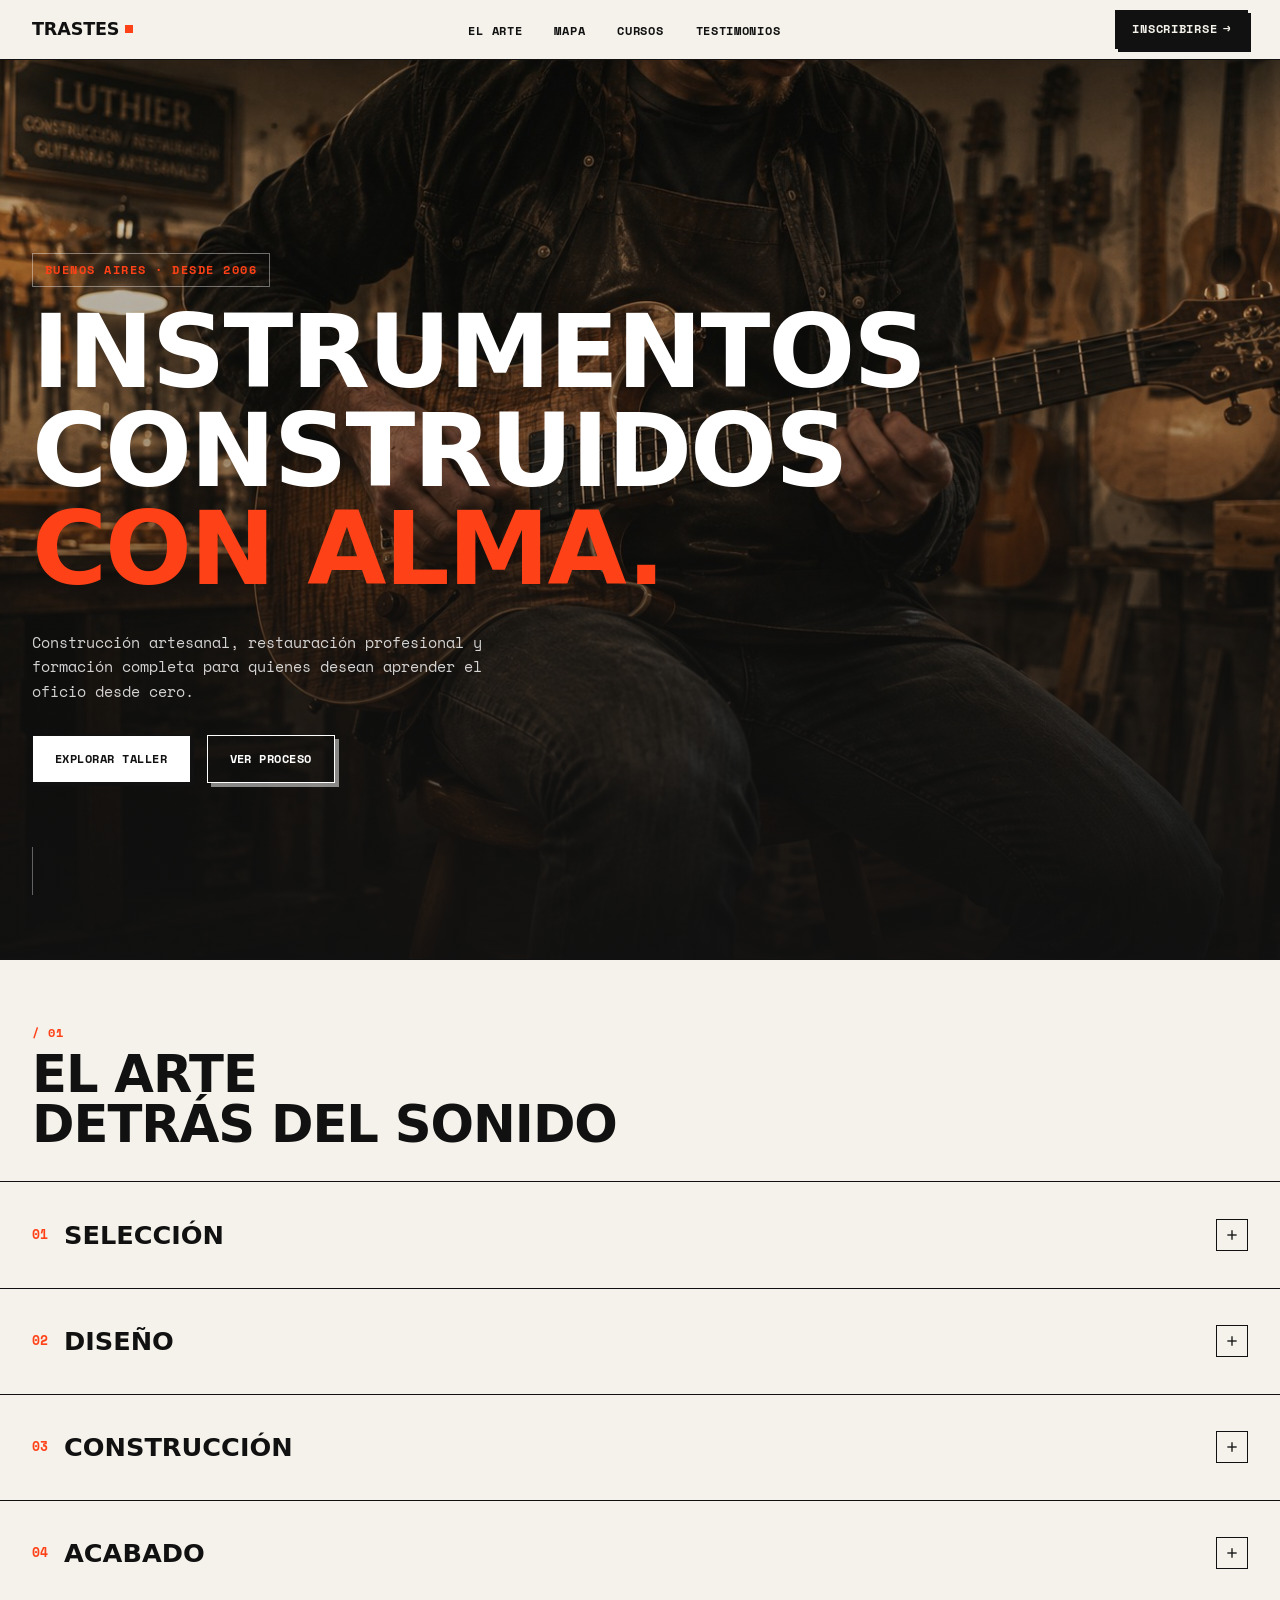
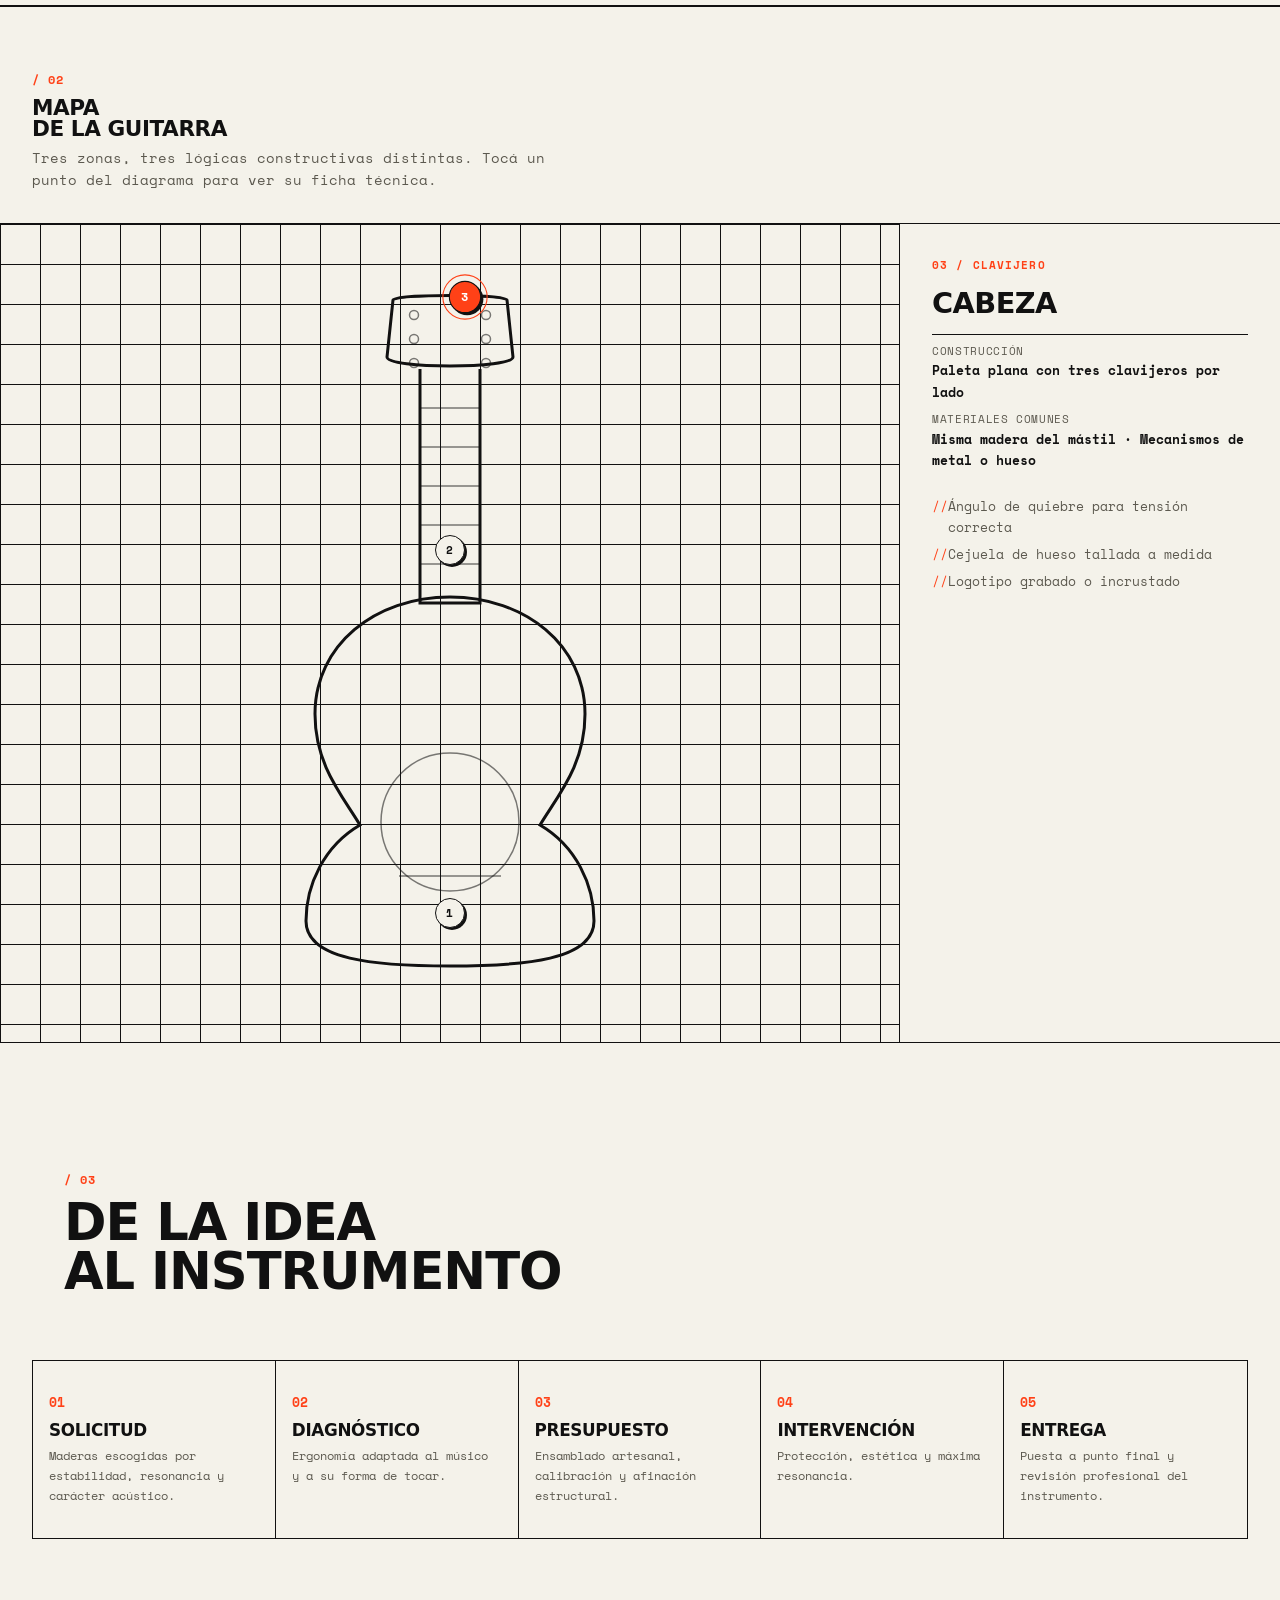
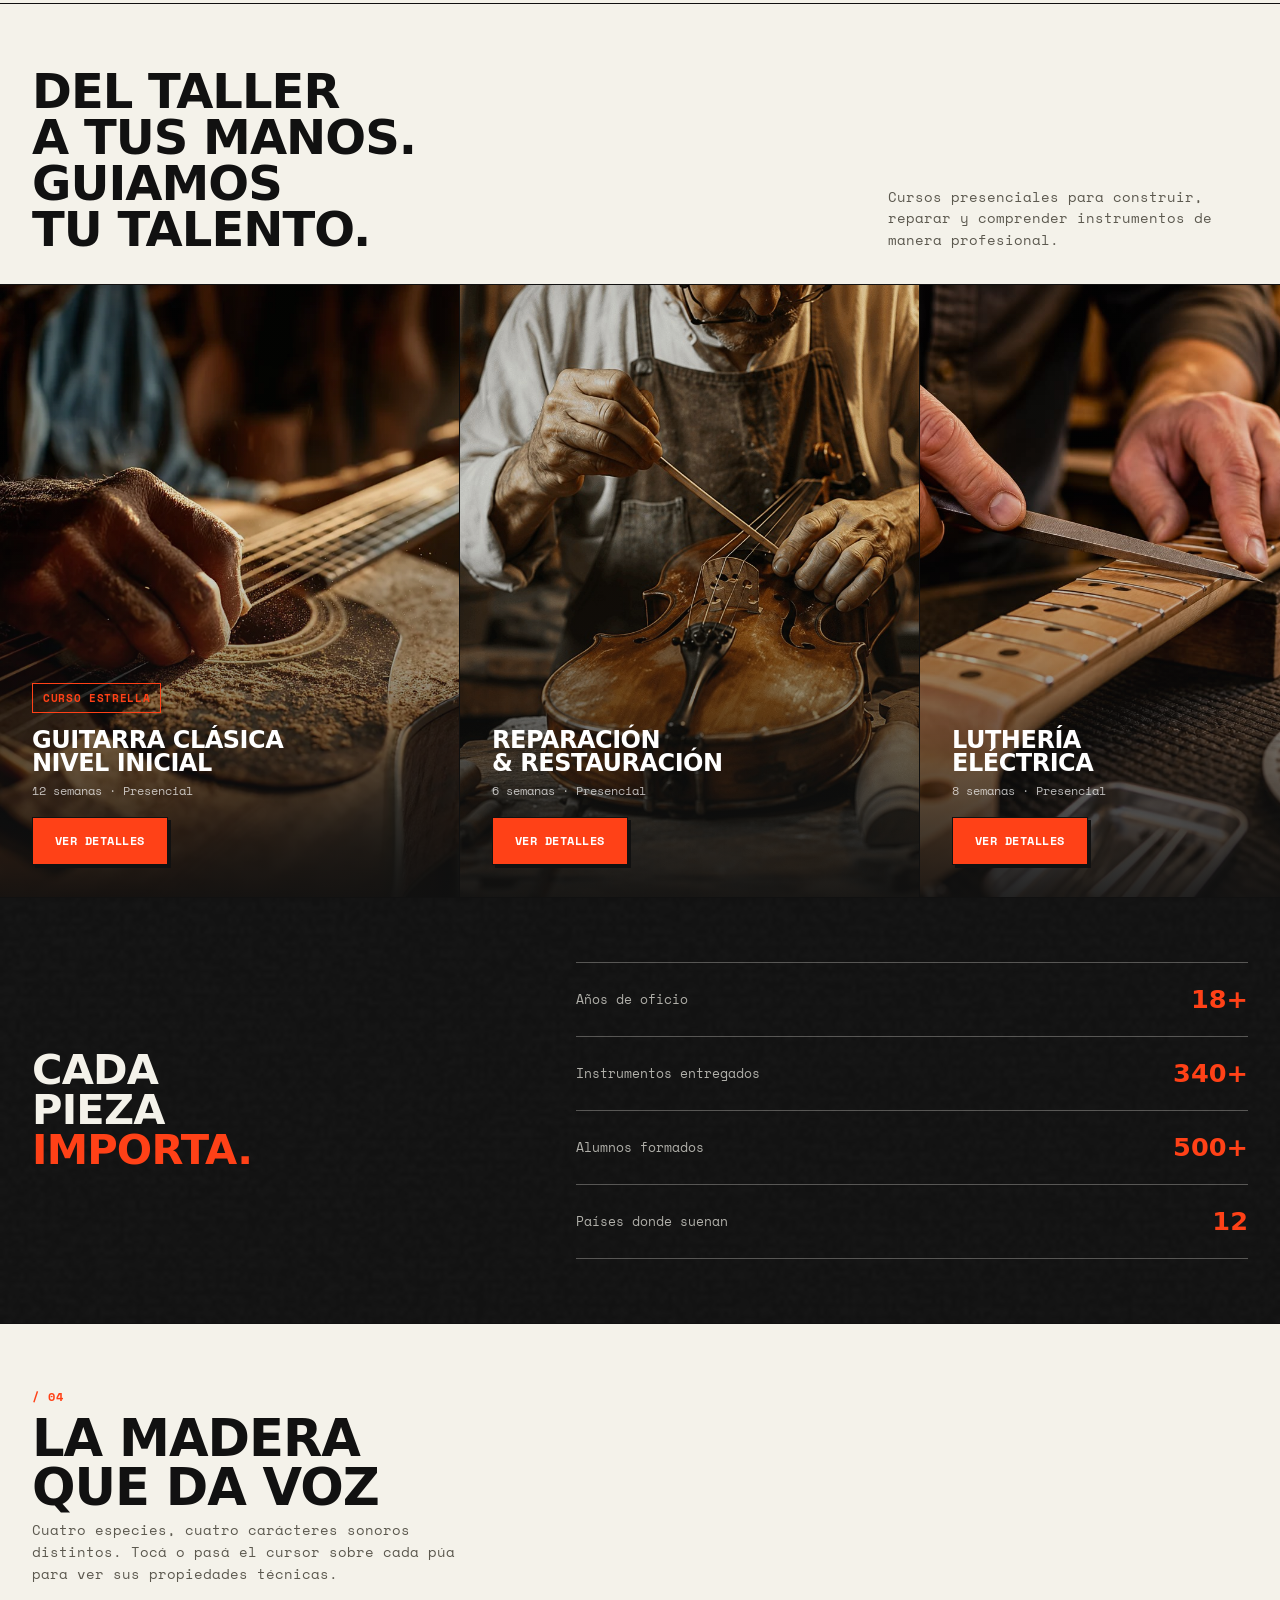
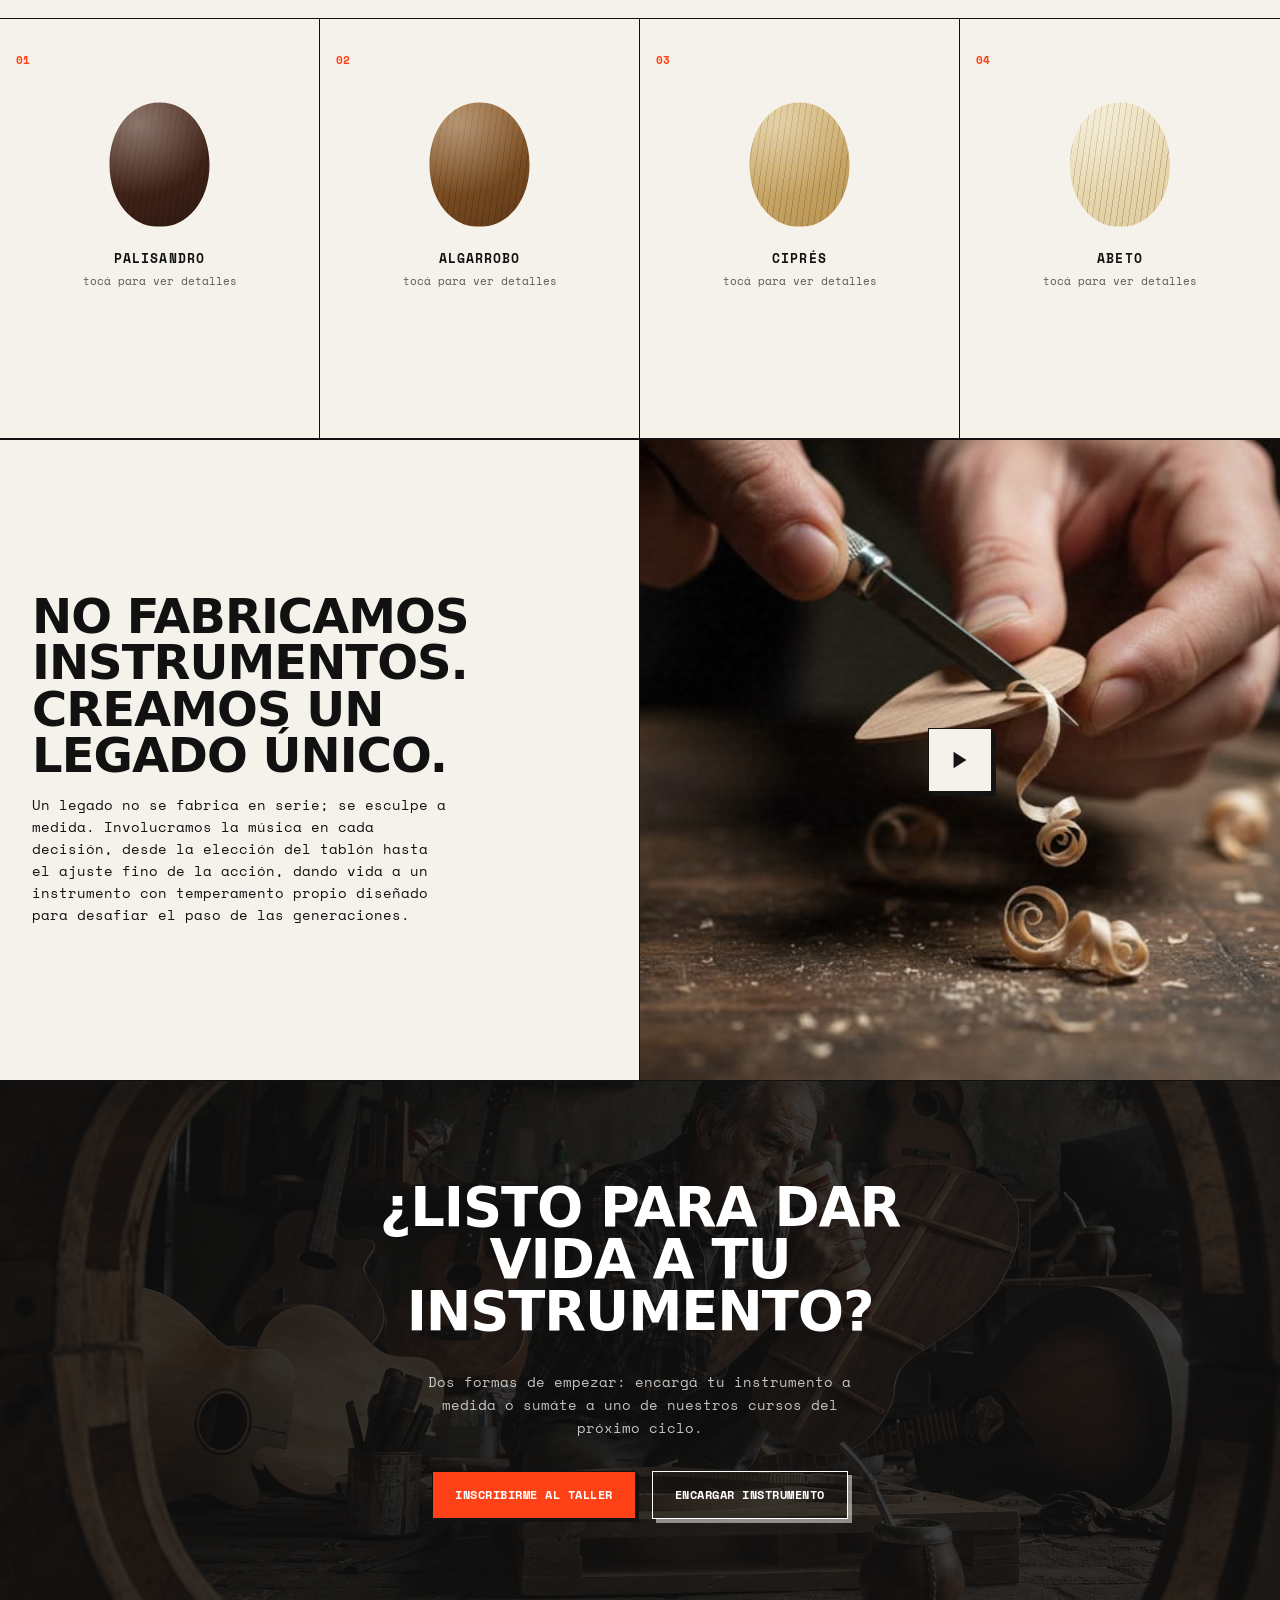
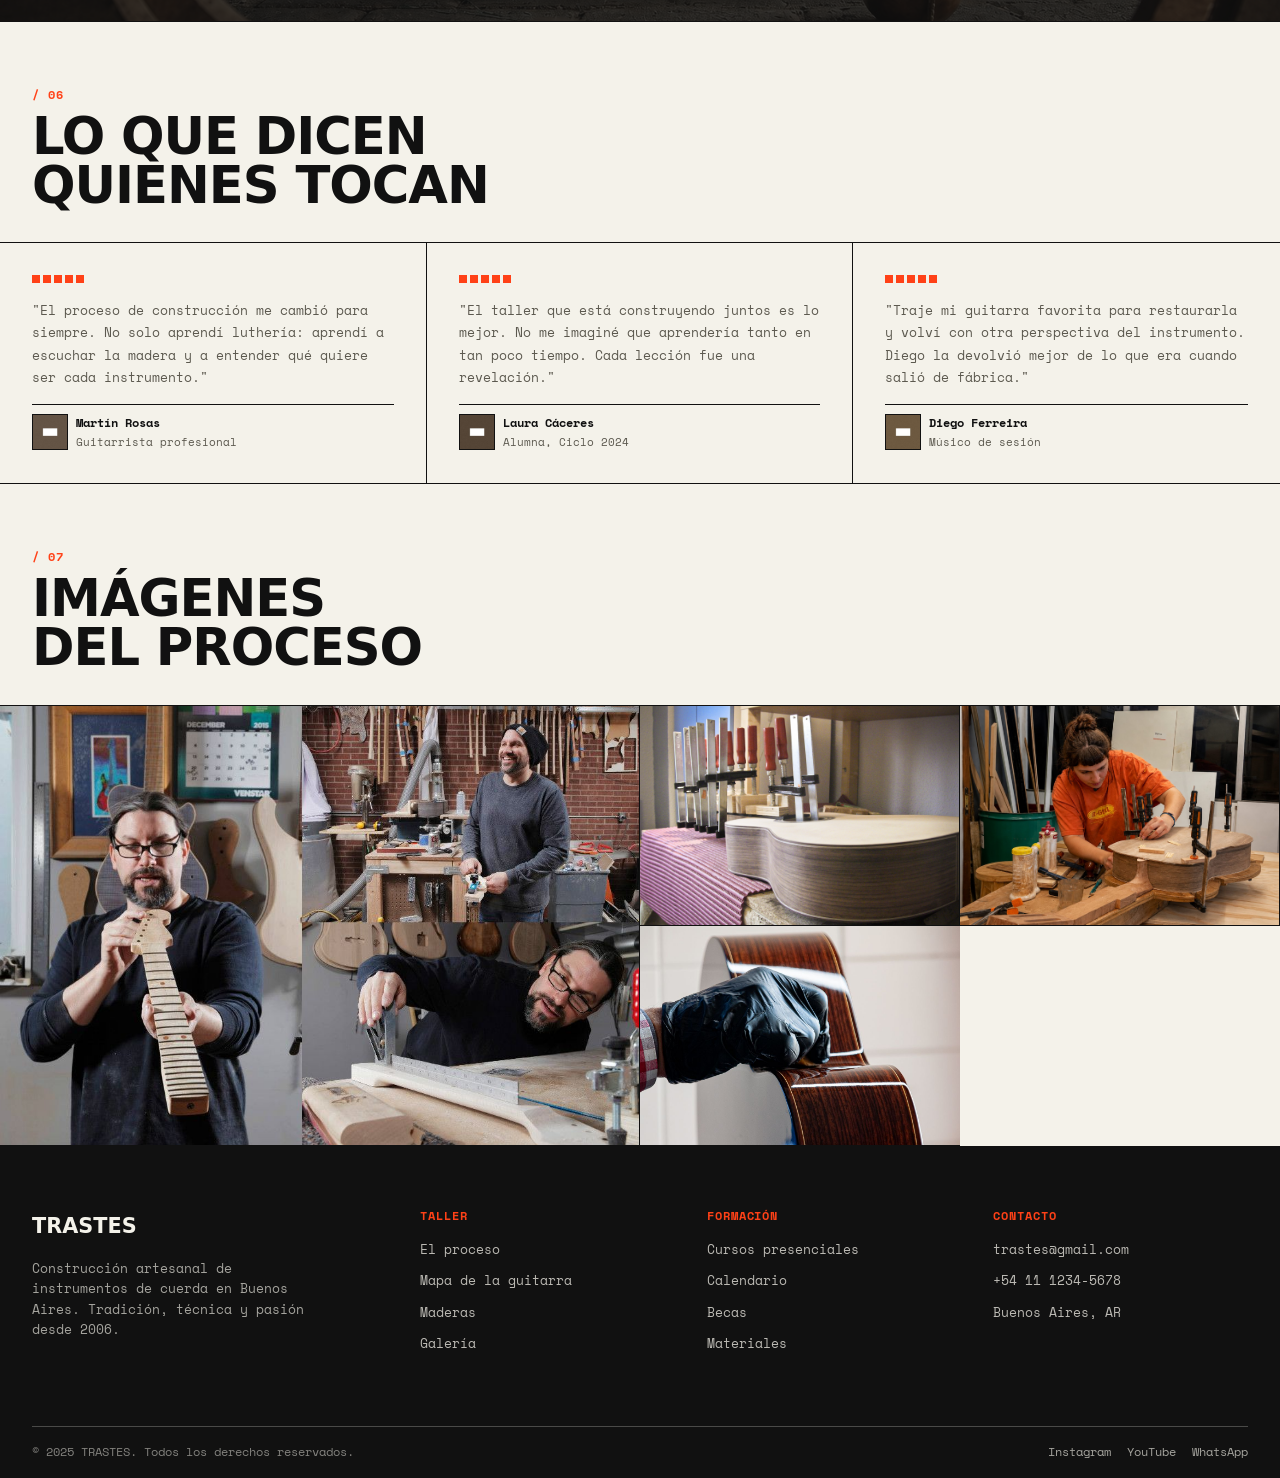
==== index.html @ 062bedee "x" ====
<!DOCTYPE html>
<html lang="es">
<head>
  <meta charset="UTF-8" />
  <meta name="viewport" content="width=device-width, initial-scale=1.0" />
  <title>Trastes — Instrumentos Construidos con Alma</title>
  <meta name="description" content="Construcción artesanal, restauración profesional y formación completa para quienes desean aprender el oficio desde cero." />
  <link rel="stylesheet" href="css/styles.css" />
  <link rel="preconnect" href="https://fonts.googleapis.com" />
  <link rel="preconnect" href="https://fonts.gstatic.com" crossorigin />
  <link href="https://fonts.googleapis.com/css2?family=Space+Mono:wght@400;700&display=swap" rel="stylesheet" />
</head>
<body>

  <!-- ══════════════════════════════════════════
       NAV
  ══════════════════════════════════════════ -->
  <nav class="nav" role="navigation" aria-label="Navegación principal">
    <a href="#" class="nav__logo">TRASTES<span class="nav__logo-dot"></span></a>
    <ul class="nav__links">
      <li><a href="#arte">El arte</a></li>
      <li><a href="#mapa">Mapa</a></li>
      <li><a href="#cursos">Cursos</a></li>
      <li><a href="#testimonios">Testimonios</a></li>
    </ul>
    <a href="#contacto" class="nav__cta">Inscribirse <span aria-hidden="true">→</span></a>
  </nav>

  <!-- ══════════════════════════════════════════
       HERO
  ══════════════════════════════════════════ -->
  <section class="hero" aria-label="Inicio">
    <div class="hero__bg">
      <img src="assets/images/hero_guitar.jpg" alt="" role="presentation" loading="eager" />
      <div class="hero__bg-overlay"></div>
    </div>
    <div class="hero__content">
      <p class="hero__eyebrow reveal reveal-delay-1">Buenos Aires · Desde 2006</p>
      <h1 class="hero__title reveal reveal-delay-2">
        INSTRUMENTOS<br>CONSTRUIDOS<br><em>CON ALMA.</em>
      </h1>
      <p class="hero__subtitle reveal reveal-delay-3">
        Construcción artesanal, restauración profesional y formación completa
        para quienes desean aprender el oficio desde cero.
      </p>
      <div class="hero__actions reveal reveal-delay-4">
        <a href="#cursos" class="btn btn-light">Explorar taller</a>
        <a href="#mapa" class="btn btn-outline-light">Ver proceso</a>
      </div>
      <div class="hero__scroll reveal reveal-delay-4">
        <div class="hero__scroll-line"></div>
      </div>
    </div>
  </section>

  <canvas id="tvStatic" aria-hidden="true" hidden></canvas>

  <!-- ══════════════════════════════════════════
       EL ARTE DETRÁS DEL SONIDO — Acordeón
  ══════════════════════════════════════════ -->
  <section class="arte" id="arte" aria-label="El arte detrás del sonido">
    <div class="arte__header reveal">
      <p class="label-num">/ 01</p>
      <h2>EL ARTE<br>DETRÁS DEL SONIDO</h2>
    </div>

    <div class="arte__list" role="list">

      <article class="arte__item" role="listitem">
        <div class="arte__item-header" role="button" tabindex="0" aria-expanded="false" aria-controls="arte-body-1">
          <span class="arte__item-num">01</span>
          <span class="arte__item-title">SELECCIÓN</span>
          <div class="arte__item-arrow" aria-hidden="true">
            <svg width="16" height="16" viewBox="0 0 24 24" fill="none" stroke="currentColor" stroke-width="2">
              <line x1="12" y1="5" x2="12" y2="19"/><line x1="5" y1="12" x2="19" y2="12"/>
            </svg>
          </div>
        </div>
        <div class="arte__item-body" id="arte-body-1">
          <div class="arte__item-body-inner">
            <div class="arte__item-content">
              <div class="arte__item-text">
                <p>Maderas escogidas por estabilidad, resonancia y carácter acústico. Cada pieza es evaluada individualmente antes de ingresar al proceso.</p>
                <ul class="arte__item-list">
                  <li>Cedro canadiense para tapas</li>
                  <li>Palo santo y nogal para aros y fondo</li>
                  <li>Ébano africano para diapasón</li>
                </ul>
              </div>
              <div class="arte__item-image">
                <img src="assets/images/proceso_01.jpg" alt="Selección de maderas" loading="lazy" />
              </div>
            </div>
          </div>
        </div>
      </article>

      <article class="arte__item" role="listitem">
        <div class="arte__item-header" role="button" tabindex="0" aria-expanded="false" aria-controls="arte-body-2">
          <span class="arte__item-num">02</span>
          <span class="arte__item-title">DISEÑO</span>
          <div class="arte__item-arrow" aria-hidden="true">
            <svg width="16" height="16" viewBox="0 0 24 24" fill="none" stroke="currentColor" stroke-width="2">
              <line x1="12" y1="5" x2="12" y2="19"/><line x1="5" y1="12" x2="19" y2="12"/>
            </svg>
          </div>
        </div>
        <div class="arte__item-body" id="arte-body-2">
          <div class="arte__item-body-inner">
            <div class="arte__item-content">
              <div class="arte__item-text">
                <p>Ergonomía adaptada al músico y a su forma de tocar. Cada instrumento nace de un diálogo entre técnica y sensibilidad estética.</p>
                <ul class="arte__item-list">
                  <li>Plantillas personalizadas por músico</li>
                  <li>Cálculo de escala y tensión óptima</li>
                  <li>Bocetos y maquetas de referencia</li>
                </ul>
              </div>
              <div class="arte__item-image">
                <img src="assets/images/proceso_02.jpg" alt="Diseño del instrumento" loading="lazy" />
              </div>
            </div>
          </div>
        </div>
      </article>

      <article class="arte__item" role="listitem">
        <div class="arte__item-header" role="button" tabindex="0" aria-expanded="false" aria-controls="arte-body-3">
          <span class="arte__item-num">03</span>
          <span class="arte__item-title">CONSTRUCCIÓN</span>
          <div class="arte__item-arrow" aria-hidden="true">
            <svg width="16" height="16" viewBox="0 0 24 24" fill="none" stroke="currentColor" stroke-width="2">
              <line x1="12" y1="5" x2="12" y2="19"/><line x1="5" y1="12" x2="19" y2="12"/>
            </svg>
          </div>
        </div>
        <div class="arte__item-body" id="arte-body-3">
          <div class="arte__item-body-inner">
            <div class="arte__item-content">
              <div class="arte__item-text">
                <p>Ensamblado artesanal, calibración y afinación estructural. Cientos de horas de trabajo preciso dan forma a cada instrumento.</p>
                <ul class="arte__item-list">
                  <li>Encolado y prensado en frío</li>
                  <li>Tallado de mástil a mano</li>
                  <li>Instalación de trastes y cejuela</li>
                </ul>
              </div>
              <div class="arte__item-image">
                <img src="assets/images/proceso_03.jpg" alt="Construcción del instrumento" loading="lazy" />
              </div>
            </div>
          </div>
        </div>
      </article>

      <article class="arte__item" role="listitem">
        <div class="arte__item-header" role="button" tabindex="0" aria-expanded="false" aria-controls="arte-body-4">
          <span class="arte__item-num">04</span>
          <span class="arte__item-title">ACABADO</span>
          <div class="arte__item-arrow" aria-hidden="true">
            <svg width="16" height="16" viewBox="0 0 24 24" fill="none" stroke="currentColor" stroke-width="2">
              <line x1="12" y1="5" x2="12" y2="19"/><line x1="5" y1="12" x2="19" y2="12"/>
            </svg>
          </div>
        </div>
        <div class="arte__item-body" id="arte-body-4">
          <div class="arte__item-body-inner">
            <div class="arte__item-content">
              <div class="arte__item-text">
                <p>Protección, estética y máxima resonancia. El lacado final no solo embelece: potencia el sonido y protege la madera por décadas.</p>
                <ul class="arte__item-list">
                  <li>Laca nitrocelulósica de curado lento</li>
                  <li>Pulido a mano en varias etapas</li>
                  <li>Configuración y puesta a punto final</li>
                </ul>
              </div>
              <div class="arte__item-image">
                <img src="assets/images/proceso_04.jpg" alt="Acabado del instrumento" loading="lazy" />
              </div>
            </div>
          </div>
        </div>
      </article>

    </div>
  </section>

  <!-- ══════════════════════════════════════════
       MAPA DE GUITARRA — sección interactiva nueva
  ══════════════════════════════════════════ -->
  <section class="mapa" id="mapa" aria-label="Mapa técnico de la guitarra">
    <div class="mapa__header reveal">
      <p class="label-num">/ 02</p>
      <h2>MAPA<br>DE LA GUITARRA</h2>
      <p class="maderas__intro-text">Tres zonas, tres lógicas constructivas distintas. Tocá un punto del diagrama para ver su ficha técnica.</p>
    </div>

    <div class="mapa__grid">
      <div class="mapa__diagram">
        <svg viewBox="0 0 240 460" aria-hidden="true">
          <!-- Cabeza -->
          <path class="guitar-line" d="M82,8 C82,4 158,4 158,8 L162,46 C162,54 78,54 78,46 Z"/>
          <circle class="guitar-detail" cx="96" cy="18" r="3"/>
          <circle class="guitar-detail" cx="96" cy="34" r="3"/>
          <circle class="guitar-detail" cx="96" cy="50" r="3" />
          <circle class="guitar-detail" cx="144" cy="18" r="3"/>
          <circle class="guitar-detail" cx="144" cy="34" r="3"/>
          <circle class="guitar-detail" cx="144" cy="50" r="3"/>
          <!-- Mástil -->
          <path class="guitar-line" d="M100,54 L100,210 L140,210 L140,54"/>
          <line class="guitar-detail" x1="100" y1="80" x2="140" y2="80"/>
          <line class="guitar-detail" x1="100" y1="106" x2="140" y2="106"/>
          <line class="guitar-detail" x1="100" y1="132" x2="140" y2="132"/>
          <line class="guitar-detail" x1="100" y1="158" x2="140" y2="158"/>
          <line class="guitar-detail" x1="100" y1="184" x2="140" y2="184"/>
          <!-- Caja -->
          <path class="guitar-line" d="M120,206
            C70,206 30,238 30,284
            C30,318 48,338 60,358
            C36,372 24,398 24,422
            C24,448 70,452 120,452
            C170,452 216,448 216,422
            C216,398 204,372 180,358
            C192,338 210,318 210,284
            C210,238 170,206 120,206 Z"/>
          <circle class="guitar-detail" cx="120" cy="356" r="46"/>
          <line class="guitar-detail" x1="86" y1="392" x2="154" y2="392"/>
        </svg>

        <button class="hotspot hotspot--cabeza" type="button" data-part="cabeza" aria-pressed="false" aria-label="Cabeza">3</button>
        <button class="hotspot hotspot--mastil" type="button" data-part="mastil" aria-pressed="false" aria-label="Mástil">2</button>
        <button class="hotspot hotspot--caja" type="button" data-part="caja" aria-pressed="false" aria-label="Caja">1</button>
      </div>

      <div class="mapa__panel">
        <p class="mapa__panel-empty">// SELECCIONÁ UN PUNTO DEL DIAGRAMA</p>

        <div class="mapa__panel-content" data-part="caja">
          <p class="mapa__panel-tag">01 / CUERPO</p>
          <h3 class="mapa__panel-title">Caja</h3>
          <dl class="mapa__panel-spec">
            <dt>Construcción</dt>
            <dd>Tapa armónica + aros doblados a fuego + fondo en dos piezas</dd>
            <dt>Materiales comunes</dt>
            <dd>Cedro o abeto (tapa) · Palo santo o nogal (aros/fondo)</dd>
          </dl>
          <ul class="mapa__panel-list">
            <li>Sistema de bracing tipo abanico</li>
            <li>Rosetón con filetería decorativa</li>
            <li>Lacado nitrocelulósico de curado lento</li>
          </ul>
        </div>

        <div class="mapa__panel-content" data-part="mastil">
          <p class="mapa__panel-tag">02 / CUELLO</p>
          <h3 class="mapa__panel-title">Mástil</h3>
          <dl class="mapa__panel-spec">
            <dt>Construcción</dt>
            <dd>Tallado a mano con alma de refuerzo interna</dd>
            <dt>Materiales comunes</dt>
            <dd>Caoba hondureña (cuerpo) · Ébano o palisandro (diapasón)</dd>
          </dl>
          <ul class="mapa__panel-list">
            <li>Ancho de cejuela: 52mm aprox.</li>
            <li>Trastes nivelados y pulidos a mano</li>
            <li>Cálculo de escala según el instrumento</li>
          </ul>
        </div>

        <div class="mapa__panel-content" data-part="cabeza">
          <p class="mapa__panel-tag">03 / CLAVIJERO</p>
          <h3 class="mapa__panel-title">Cabeza</h3>
          <dl class="mapa__panel-spec">
            <dt>Construcción</dt>
            <dd>Paleta plana con tres clavijeros por lado</dd>
            <dt>Materiales comunes</dt>
            <dd>Misma madera del mástil · Mecanismos de metal o hueso</dd>
          </dl>
          <ul class="mapa__panel-list">
            <li>Ángulo de quiebre para tensión correcta</li>
            <li>Cejuela de hueso tallada a medida</li>
            <li>Logotipo grabado o incrustado</li>
          </ul>
        </div>
      </div>
    </div>
  </section>

  <!-- ══════════════════════════════════════════
       DE LA IDEA AL INSTRUMENTO — Proceso
  ══════════════════════════════════════════ -->
  <section class="proceso" id="proceso" aria-label="Proceso de construcción">
    <div class="container">
      <div class="section-header reveal">
        <p class="label-num">/ 03</p>
        <h2>DE LA IDEA<br>AL INSTRUMENTO</h2>
      </div>
      <div class="proceso__steps">
        <div class="proceso__step reveal reveal-delay-1">
          <span class="proceso__step-num">01</span>
          <h3 class="proceso__step-title">SOLICITUD</h3>
          <p class="proceso__step-desc">Maderas escogidas por estabilidad, resonancia y carácter acústico.</p>
        </div>
        <div class="proceso__step reveal reveal-delay-2">
          <span class="proceso__step-num">02</span>
          <h3 class="proceso__step-title">DIAGNÓSTICO</h3>
          <p class="proceso__step-desc">Ergonomía adaptada al músico y a su forma de tocar.</p>
        </div>
        <div class="proceso__step reveal reveal-delay-3">
          <span class="proceso__step-num">03</span>
          <h3 class="proceso__step-title">PRESUPUESTO</h3>
          <p class="proceso__step-desc">Ensamblado artesanal, calibración y afinación estructural.</p>
        </div>
        <div class="proceso__step reveal reveal-delay-4">
          <span class="proceso__step-num">04</span>
          <h3 class="proceso__step-title">INTERVENCIÓN</h3>
          <p class="proceso__step-desc">Protección, estética y máxima resonancia.</p>
        </div>
        <div class="proceso__step reveal" style="transition-delay:0.4s">
          <span class="proceso__step-num">05</span>
          <h3 class="proceso__step-title">ENTREGA</h3>
          <p class="proceso__step-desc">Puesta a punto final y revisión profesional del instrumento.</p>
        </div>
      </div>
    </div>
  </section>

  <!-- ══════════════════════════════════════════
       CURSOS — Del taller a tus manos
  ══════════════════════════════════════════ -->
  <section class="cursos" id="cursos" aria-label="Cursos de luthería">
    <div class="cursos__intro reveal">
      <h2>DEL TALLER<br>A TUS MANOS.<br>GUIAMOS<br>TU TALENTO.</h2>
      <div class="cursos__intro-sub">
        <p>Cursos presenciales para construir, reparar y comprender instrumentos de manera profesional.</p>
      </div>
    </div>

    <div class="cursos__rail" role="list" aria-label="Listado de cursos">

      <article class="curso-card" role="listitem">
        <div class="curso-card__image">
          <img src="assets/images/curso_01.jpg" alt="Construcción de guitarra clásica nivel inicial" loading="lazy" />
          <div class="curso-card__overlay">
            <span class="curso-card__badge">Curso estrella</span>
            <h3 class="curso-card__title">Guitarra Clásica<br>Nivel Inicial</h3>
            <p class="curso-card__sub">12 semanas · Presencial</p>
            <a href="curso-guitarra-clasica-inicial.html" target="_blank" rel="noopener" class="btn btn-accent" style="margin-top:16px; align-self:flex-start;">Ver detalles</a>
          </div>
        </div>
      </article>

      <article class="curso-card" role="listitem">
        <div class="curso-card__image">
          <img src="assets/images/curso_02.jpg" alt="Reparación y restauración de guitarras" loading="lazy" />
          <div class="curso-card__overlay">
            <h3 class="curso-card__title">Reparación<br>& Restauración</h3>
            <p class="curso-card__sub">6 semanas · Presencial</p>
            <a href="curso-reparacion-restauracion.html" target="_blank" rel="noopener" class="btn btn-accent" style="margin-top:16px; align-self:flex-start;">Ver detalles</a>
          </div>
        </div>
      </article>

      <article class="curso-card" role="listitem">
        <div class="curso-card__image">
          <img src="assets/images/curso_03.jpg" alt="Luthería eléctrica" loading="lazy" />
          <div class="curso-card__overlay">
            <h3 class="curso-card__title">Luthería<br>Eléctrica</h3>
            <p class="curso-card__sub">8 semanas · Presencial</p>
            <a href="curso-lutheria-electrica.html" target="_blank" rel="noopener" class="btn btn-accent" style="margin-top:16px; align-self:flex-start;">Ver detalles</a>
          </div>
        </div>
      </article>

    </div>
  </section>

  <!-- ══════════════════════════════════════════
       STATS — Cada pieza importa (compacto)
  ══════════════════════════════════════════ -->
  <section class="stats" aria-label="Estadísticas del taller">
    <div class="container">
      <div class="stats__inner">
        <h2 class="stats__heading reveal">
          CADA<br>PIEZA<br><em>IMPORTA.</em>
        </h2>
        <div class="stats__grid">
          <div class="stat-item">
            <span class="stat-item__label">Años de oficio</span>
            <span class="stat-item__value" data-target="18" data-suffix="+">0+</span>
          </div>
          <div class="stat-item">
            <span class="stat-item__label">Instrumentos entregados</span>
            <span class="stat-item__value" data-target="340" data-suffix="+">0+</span>
          </div>
          <div class="stat-item">
            <span class="stat-item__label">Alumnos formados</span>
            <span class="stat-item__value" data-target="500" data-suffix="+">0+</span>
          </div>
          <div class="stat-item">
            <span class="stat-item__label">Países donde suenan</span>
            <span class="stat-item__value" data-target="12" data-suffix="">0</span>
          </div>
        </div>
      </div>
    </div>
  </section>

  <!-- ══════════════════════════════════════════
       MADERAS — La madera que da voz (PÚAS técnicas)
  ══════════════════════════════════════════ -->
  <section class="maderas" id="maderas" aria-label="Especies de madera">
    <div class="maderas__top">
      <div class="maderas__header reveal">
        <p class="label-num">/ 04</p>
        <h2>LA MADERA<br>QUE DA VOZ</h2>
        <p class="maderas__intro-text">Cuatro especies, cuatro carácteres sonoros distintos. Tocá o pasá el cursor sobre cada púa para ver sus propiedades técnicas.</p>
      </div>
    </div>

    <div class="picks__grid">

      <div class="pick-card" tabindex="0">
        <span class="pick-card__index">01</span>
        <div class="pick pick--palisandro" aria-hidden="true"></div>
        <p class="pick-card__name">PALISANDRO</p>
        <p class="pick-card__hint">tocá para ver detalles</p>
        <div class="pick-card__panel">
          <p class="pick-card__panel-title">// PROPIEDADES</p>
          <ul>
            <li>Sustain extraordinario en graves</li>
            <li>Densidad alta, gran proyección</li>
            <li>Veta oscura de alto valor decorativo</li>
            <li>Uso típico: aros, fondo y diapasón</li>
          </ul>
        </div>
      </div>

      <div class="pick-card" tabindex="0">
        <span class="pick-card__index">02</span>
        <div class="pick pick--algarrobo" aria-hidden="true"></div>
        <p class="pick-card__name">ALGARROBO</p>
        <p class="pick-card__hint">tocá para ver detalles</p>
        <div class="pick-card__panel">
          <p class="pick-card__panel-title">// PROPIEDADES</p>
          <ul>
            <li>Alternativa local de gran estabilidad</li>
            <li>Tono cálido con buen equilibrio</li>
            <li>Excelente resistencia estructural</li>
            <li>Uso típico: aros, fondo y mástil</li>
          </ul>
        </div>
      </div>

      <div class="pick-card" tabindex="0">
        <span class="pick-card__index">03</span>
        <div class="pick pick--cipres" aria-hidden="true"></div>
        <p class="pick-card__name">CIPRÉS</p>
        <p class="pick-card__hint">tocá para ver detalles</p>
        <div class="pick-card__panel">
          <p class="pick-card__panel-title">// PROPIEDADES</p>
          <ul>
            <li>Respuesta rápida y percutiva</li>
            <li>Tradicional en guitarra flamenca</li>
            <li>Peso liviano, gran brillo en agudos</li>
            <li>Uso típico: aros y fondo</li>
          </ul>
        </div>
      </div>

      <div class="pick-card" tabindex="0">
        <span class="pick-card__index">04</span>
        <div class="pick pick--abeto" aria-hidden="true"></div>
        <p class="pick-card__name">ABETO</p>
        <p class="pick-card__hint">tocá para ver detalles</p>
        <div class="pick-card__panel">
          <p class="pick-card__panel-title">// PROPIEDADES</p>
          <ul>
            <li>La más usada en tapas armónicas</li>
            <li>Brillante, articulada, gran dinámica</li>
            <li>Mejora su tono con los años de uso</li>
            <li>Uso típico: tapa armónica</li>
          </ul>
        </div>
      </div>

    </div>
  </section>

  <!-- ══════════════════════════════════════════
       VIDEO — No fabricamos instrumentos
  ══════════════════════════════════════════ -->
  <section class="video-section" id="video" aria-label="Video del taller">
    <div class="video-section__text">
      <h2 class="reveal">NO FABRICAMOS<br>INSTRUMENTOS.<br>CREAMOS UN<br>LEGADO ÚNICO.</h2>
      <p class="reveal reveal-delay-1">
        Un legado no se fabrica en serie; se esculpe a medida. Involucramos la música en cada decisión, desde la elección del tablón hasta el ajuste fino de la acción, dando vida a un instrumento con temperamento propio diseñado para desafiar el paso de las generaciones.
      </p>
    </div>
    <div class="video-section__player">
      <div class="video-wrapper" role="button" tabindex="0" aria-label="Reproducir video del taller">
        <video src="assets/images/video_thumb.mp4" poster="assets/images/video_thumb.jpg" loop muted playsinline preload="none"></video>
        <img class="video-thumb" src="assets/images/video_thumb.jpg" alt="Video del taller" style="display:none" loading="lazy" />
        <div class="video-play-btn" aria-hidden="true">
          <svg width="22" height="22" viewBox="0 0 24 24" fill="currentColor"><polygon points="5,3 19,12 5,21"/></svg>
        </div>
      </div>
    </div>
  </section>

  

  <!-- ══════════════════════════════════════════
       CTA BANNER
  ══════════════════════════════════════════ -->
  <section class="cta-section" id="contacto" aria-label="Llamada a la acción">
    <div class="cta-banner reveal">
      <div class="cta-banner__bg">
        <img src="assets/images/proceso_03.jpg" alt="" role="presentation" loading="lazy" />
      </div>
      <div class="cta-banner__inner">
        <h2>¿LISTO PARA DAR<br>VIDA A TU<br>INSTRUMENTO?</h2>
        <p>Dos formas de empezar: encargá tu instrumento a medida o sumáte a uno de nuestros cursos del próximo ciclo.</p>
        <div class="cta-banner__actions">
          <a href="#cursos" class="btn btn-accent">Inscribirme al taller</a>
          <a href="mailto:trastes@gmail.com" class="btn btn-outline-light">Encargar instrumento</a>
        </div>
      </div>
    </div>
  </section>

  <!-- ══════════════════════════════════════════
       TESTIMONIOS
  ══════════════════════════════════════════ -->
  <section class="testimonios" id="testimonios" aria-label="Testimonios de alumnos">
    <div class="testimonios__header reveal">
      <p class="label-num">/ 06</p>
      <h2>LO QUE DICEN<br>QUIENES TOCAN</h2>
    </div>

    <div class="testimonios__grid">

      <article class="testimonio-card reveal">
        <div class="testimonio-card__stars">
          <div class="testimonio-card__star"></div><div class="testimonio-card__star"></div>
          <div class="testimonio-card__star"></div><div class="testimonio-card__star"></div>
          <div class="testimonio-card__star"></div>
        </div>
        <blockquote class="testimonio-card__text">
          "El proceso de construcción me cambió para siempre. No solo aprendí luthería: aprendí a escuchar la madera y a entender qué quiere ser cada instrumento."
        </blockquote>
        <div class="testimonio-card__author">
          <div class="testimonio-card__avatar"><img src="assets/images/testimonio_01.jpg" alt="Martín Rosas" loading="lazy" /></div>
          <div>
            <p class="testimonio-card__name">Martín Rosas</p>
            <p class="testimonio-card__role">Guitarrista profesional</p>
          </div>
        </div>
      </article>

      <article class="testimonio-card reveal reveal-delay-1">
        <div class="testimonio-card__stars">
          <div class="testimonio-card__star"></div><div class="testimonio-card__star"></div>
          <div class="testimonio-card__star"></div><div class="testimonio-card__star"></div>
          <div class="testimonio-card__star"></div>
        </div>
        <blockquote class="testimonio-card__text">
          "El taller que está construyendo juntos es lo mejor. No me imaginé que aprendería tanto en tan poco tiempo. Cada lección fue una revelación."
        </blockquote>
        <div class="testimonio-card__author">
          <div class="testimonio-card__avatar"><img src="assets/images/testimonio_02.jpg" alt="Laura Cáceres" loading="lazy" /></div>
          <div>
            <p class="testimonio-card__name">Laura Cáceres</p>
            <p class="testimonio-card__role">Alumna, Ciclo 2024</p>
          </div>
        </div>
      </article>

      <article class="testimonio-card reveal reveal-delay-2">
        <div class="testimonio-card__stars">
          <div class="testimonio-card__star"></div><div class="testimonio-card__star"></div>
          <div class="testimonio-card__star"></div><div class="testimonio-card__star"></div>
          <div class="testimonio-card__star"></div>
        </div>
        <blockquote class="testimonio-card__text">
          "Traje mi guitarra favorita para restaurarla y volví con otra perspectiva del instrumento. Diego la devolvió mejor de lo que era cuando salió de fábrica."
        </blockquote>
        <div class="testimonio-card__author">
          <div class="testimonio-card__avatar"><img src="assets/images/testimonio_03.jpg" alt="Diego Ferreira" loading="lazy" /></div>
          <div>
            <p class="testimonio-card__name">Diego Ferreira</p>
            <p class="testimonio-card__role">Músico de sesión</p>
          </div>
        </div>
      </article>

    </div>
  </section>

  <!-- ══════════════════════════════════════════
       GALERÍA
  ══════════════════════════════════════════ -->
  <section class="galeria" aria-label="Galería del proceso">
    <div class="galeria__header reveal">
      <p class="label-num">/ 07</p>
      <h2>IMÁGENES<br>DEL PROCESO</h2>
    </div>

    <div class="galeria__grid">
      <div class="galeria-item reveal">
        <img src="assets/images/galeria_01.jpg" alt="Vista del taller" loading="lazy" />
        <div class="galeria-item__overlay"><span>El taller — luz natural, banco de trabajo principal</span></div>
      </div>
      <div class="galeria-item reveal reveal-delay-1">
        <img src="assets/images/galeria_02.jpg" alt="Detalle de encolado" loading="lazy" />
        <div class="galeria-item__overlay"><span>Encolado — prensas en frío, 24hs de secado</span></div>
      </div>
      <div class="galeria-item reveal reveal-delay-2">
        <img src="assets/images/galeria_03.jpg" alt="Tallado a mano" loading="lazy" />
        <div class="galeria-item__overlay"><span>Tallado — gubias y formones, trabajo a mano</span></div>
      </div>
      <div class="galeria-item reveal reveal-delay-1">
        <img src="assets/images/galeria_04.jpg" alt="Lacado final" loading="lazy" />
        <div class="galeria-item__overlay"><span>Lacado — nitrocelulosa, curado lento</span></div>
      </div>
    </div>
  </section>

  <!-- ══════════════════════════════════════════
       FOOTER
  ══════════════════════════════════════════ -->
  <footer class="footer" role="contentinfo">
    <div class="container">
      <div class="footer__inner">
        <div class="footer__brand">
          <div class="footer__logo">TRASTES</div>
          <p class="footer__tagline">Construcción artesanal de instrumentos de cuerda en Buenos Aires. Tradición, técnica y pasión desde 2006.</p>
        </div>
        <div class="footer__col">
          <h4>Taller</h4>
          <ul>
            <li><a href="#proceso">El proceso</a></li>
            <li><a href="#mapa">Mapa de la guitarra</a></li>
            <li><a href="#maderas">Maderas</a></li>
            <li><a href="#">Galería</a></li>
          </ul>
        </div>
        <div class="footer__col">
          <h4>Formación</h4>
          <ul>
            <li><a href="#cursos">Cursos presenciales</a></li>
            <li><a href="#elegir-curso">Calendario</a></li>
            <li><a href="#">Becas</a></li>
            <li><a href="#">Materiales</a></li>
          </ul>
        </div>
        <div class="footer__col">
          <h4>Contacto</h4>
          <ul>
            <li><a href="mailto:trastes@gmail.com">trastes@gmail.com</a></li>
            <li><a href="tel:+541112345678">+54 11 1234-5678</a></li>
            <li><a href="#">Buenos Aires, AR</a></li>
          </ul>
        </div>
      </div>
      <div class="footer__bottom">
        <p class="footer__copy">© 2025 TRASTES. Todos los derechos reservados.</p>
        <div class="footer__social">
          <a href="#" aria-label="Instagram">Instagram</a>
          <a href="#" aria-label="YouTube">YouTube</a>
          <a href="#" aria-label="WhatsApp">WhatsApp</a>
        </div>
      </div>
    </div>
  </footer>

  <script src="js/main.js"></script>

  <script>
    const vid = document.querySelector('.video-wrapper video');
    const thumb = document.querySelector('.video-wrapper img.video-thumb');
    if (vid && !vid.src) { vid.style.display = 'none'; if (thumb) thumb.style.display = 'block'; }
  </script>

</body>
</html>
---- css/styles.css ----
/* ============================================================
   TRASTES — Exposed Grid / Neo-Brutalismo Técnico / Swiss Style
   ============================================================ */

@font-face {
  font-family: 'Geist';
  src: url('https://cdn.jsdelivr.net/npm/geist@1.3.0/dist/fonts/geist-sans/Geist-Regular.woff2') format('woff2');
  font-weight: 400;
}
@font-face {
  font-family: 'Geist';
  src: url('https://cdn.jsdelivr.net/npm/geist@1.3.0/dist/fonts/geist-sans/Geist-Bold.woff2') format('woff2');
  font-weight: 700;
}
@font-face {
  font-family: 'Geist';
  src: url('https://cdn.jsdelivr.net/npm/geist@1.3.0/dist/fonts/geist-sans/Geist-Black.woff2') format('woff2');
  font-weight: 900;
}

/* ── TOKENS ──────────────────────────────────────────────── */
:root{
  --ink:        #111111;
  --paper:      #F4F2EA;
  --paper-2:    #EAE6D9;
  --white:      #FFFFFF;
  --accent:     #FF4117;
  --accent-ink: #FFFFFF;
  --muted:      #5C594F;

  --line-w: 1px;
  --line: var(--line-w) solid var(--ink);

  --space-3xs: 4px;
  --space-2xs: 8px;
  --space-sm:  8px;
  --space-md:  16px;
  --space-lg:  32px;
  --space-xl:  64px;
  --space-2xl: 96px;

  --shadow:    4px 4px 0 var(--ink);
  --shadow-sm: 3px 3px 0 var(--ink);
  --shadow-lg: 6px 6px 0 var(--ink);

  --font-display: 'Geist', system-ui, sans-serif;
  --font-mono: 'Space Mono', 'Fira Code', monospace;

  --dur: 140ms;
  --ease: cubic-bezier(0.2, 0, 0, 1);

  /* especies de madera (PÚAS) */
  --wood-palisandro-a: #2C1710;
  --wood-palisandro-b: #5A3322;
  --wood-algarrobo-a:  #5E3717;
  --wood-algarrobo-b:  #9C672E;
  --wood-cipres-a:     #B89150;
  --wood-cipres-b:     #DEC182;
  --wood-abeto-a:      #DFCB9C;
  --wood-abeto-b:      #F3E7C6;
}

/* ── RESET ───────────────────────────────────────────────── */
*, *::before, *::after { box-sizing: border-box; margin: 0; padding: 0; }
html { scroll-behavior: smooth; }
body{
  font-family: var(--font-mono);
  background: var(--paper);
  color: var(--ink);
  font-size: 0.9rem;
  line-height: 1.6;
  -webkit-font-smoothing: antialiased;
  overflow-x: hidden;
}
img { display: block; width: 100%; object-fit: cover; }
a { color: inherit; text-decoration: none; }
ul { list-style: none; }
button { font: inherit; color: inherit; background: none; border: none; cursor: pointer; }
svg { display: block; }
::selection { background: var(--accent); color: var(--accent-ink); }

h1, h2, h3, h4 {
  font-family: var(--font-display);
  font-weight: 900;
  text-transform: uppercase;
  letter-spacing: -0.02em;
  line-height: 0.96;
}

.container{ max-width: 1280px; margin: 0 auto; padding: 0 var(--space-lg); }

.label-num{
  font-family: var(--font-mono);
  font-size: 0.72rem;
  font-weight: 700;
  letter-spacing: 0.1em;
  color: var(--accent);
  margin-bottom: var(--space-sm);
}

/* divisores / retícula expuesta global */
.section-divider{ border-top: var(--line); }

/* ── REVEAL ──────────────────────────────────────────────── */
.reveal{ opacity: 0; transform: translateY(14px); transition: opacity .5s var(--ease), transform .5s var(--ease); }
.reveal.visible{ opacity: 1; transform: translateY(0); }
.reveal-delay-1.visible{ transition-delay: .08s; }
.reveal-delay-2.visible{ transition-delay: .16s; }
.reveal-delay-3.visible{ transition-delay: .24s; }
.reveal-delay-4.visible{ transition-delay: .32s; }
@media (prefers-reduced-motion: reduce){
  .reveal{ opacity: 1; transform: none; transition: none; }
}

/* ── BOTONES ─────────────────────────────────────────────── */
.btn{
  display: inline-flex;
  align-items: center;
  gap: 8px;
  font-family: var(--font-mono);
  font-size: 0.78rem;
  font-weight: 700;
  letter-spacing: 0.04em;
  text-transform: uppercase;
  padding: 13px 22px;
  border: var(--line);
  background: var(--paper);
  color: var(--ink);
  box-shadow: var(--shadow-sm);
  transition: transform var(--dur) var(--ease), box-shadow var(--dur) var(--ease), background var(--dur) var(--ease);
}
.btn:hover{ transform: translate(-2px,-2px); box-shadow: 6px 6px 0 var(--ink); }
.btn:active{ transform: translate(0,0); box-shadow: 1px 1px 0 var(--ink); }
.btn-dark{ background: var(--ink); color: var(--paper); }
.btn-accent{ background: var(--accent); color: var(--accent-ink); border-color: var(--ink); }
.btn-light{ background: var(--white); color: var(--ink); }
.btn-outline-light{ background: transparent; color: var(--white); border-color: var(--white); box-shadow: 4px 4px 0 rgba(255,255,255,0.5); }
.btn-outline-light:hover{ box-shadow: 6px 6px 0 rgba(255,255,255,0.5); }
.btn-outline{ background: transparent; }

/* ══════════════════════════════════════════════════════════
   NAV
   ══════════════════════════════════════════════════════════ */
.nav{
  position: fixed; top:0; left:0; right:0; z-index: 100;
  height: 60px;
  padding: 0 var(--space-lg);
  display: flex; align-items: center; justify-content: space-between;
  background: var(--paper);
  border-bottom: var(--line);
}
.nav__logo{
  font-family: var(--font-display);
  font-size: 1.1rem; font-weight: 900; letter-spacing: -0.01em;
  display: flex; align-items: center; gap: 6px;
}
.nav__logo-dot{ width: 8px; height: 8px; background: var(--accent); }
.nav__links{ display: flex; gap: var(--space-lg); }
.nav__links a{
  font-size: 0.74rem; font-weight: 700; letter-spacing: 0.06em; text-transform: uppercase;
  position: relative; padding-bottom: 2px;
}
.nav__links a::after{
  content:""; position:absolute; left:0; bottom:-3px; width:0; height:2px; background: var(--accent);
  transition: width var(--dur) var(--ease);
}
.nav__links a:hover::after{ width: 100%; }
.nav__cta{
  display:flex; align-items:center; gap:6px;
  font-size: 0.74rem; font-weight: 700; letter-spacing: 0.06em; text-transform: uppercase;
  border: var(--line); padding: 9px 16px; background: var(--ink); color: var(--paper);
  box-shadow: var(--shadow-sm);
  transition: transform var(--dur) var(--ease), box-shadow var(--dur) var(--ease);
}
.nav__cta:hover{ transform: translate(-2px,-2px); box-shadow: 6px 6px 0 var(--ink); }
.nav__back{
  display:inline-flex; align-items:center; gap:8px;
  font-size:0.74rem; font-weight:700; letter-spacing:0.06em; text-transform:uppercase; color: var(--muted);
  transition: color var(--dur) var(--ease);
}
.nav__back:hover{ color: var(--ink); }
.nav__back svg{ transition: transform var(--dur) var(--ease); }
.nav__back:hover svg{ transform: translateX(-3px); }
@media (max-width: 768px){
  .nav__links{ display:none; }
  .nav{ padding: 0 var(--space-md); }
}

/* ══════════════════════════════════════════════════════════
   HERO
   ══════════════════════════════════════════════════════════ */
.hero{
  position: relative;
  min-height: 100svh;
  margin-top: 60px;
  border-bottom: var(--line);
  display: flex; align-items: flex-end;
  overflow: hidden;
}
.hero__bg{ position: absolute; inset: 0; }
.hero__bg img{ width:100%; height:100%; object-fit: cover; }
.hero__bg-overlay{ position:absolute; inset:0; background: linear-gradient(to top, rgba(17,17,17,0.88) 0%, rgba(17,17,17,0.35) 55%, rgba(17,17,17,0.15) 100%); }
.hero__content{
  position: relative; z-index: 1; width: 100%;
  padding: var(--space-2xl) var(--space-lg) var(--space-xl);
  color: var(--white);
}
.hero__eyebrow{
  font-size: 0.78rem; font-weight: 700; letter-spacing: 0.12em; text-transform: uppercase;
  color: var(--accent); margin-bottom: var(--space-md);
  display: inline-block; border: 1px solid rgba(255,255,255,0.4); padding: 6px 12px;
}
.hero__title{
  font-size: clamp(2.6rem, 8vw, 6.4rem);
  margin-bottom: var(--space-lg);
}
.hero__title em{ font-style: normal; color: var(--accent); }
.hero__subtitle{
  font-family: var(--font-mono); font-size: 0.95rem; max-width: 480px;
  color: rgba(255,255,255,0.82); margin-bottom: var(--space-lg);
}
.hero__actions{ display: flex; gap: var(--space-md); flex-wrap: wrap; margin-bottom: var(--space-xl); }
.hero__scroll{ width: 1px; height: 48px; background: rgba(255,255,255,0.35); position: relative; overflow: hidden; }
.hero__scroll-line{ position:absolute; top:-100%; left:0; width:100%; height:100%; background: var(--accent); animation: scrollLine 1.8s var(--ease) infinite; }
@keyframes scrollLine{ 0%{ top:-100%; } 60%{ top: 100%; } 100%{ top: 100%; } }

/* ══════════════════════════════════════════════════════════
   SECTION HEADERS genéricos
   ══════════════════════════════════════════════════════════ */
.section-header, .arte__header, .maderas__header, .testimonios__header, .galeria__header, .faq__header{
  padding: var(--space-xl) var(--space-lg) var(--space-lg);
}
.section-header h2, .arte__header h2, .maderas__header h2, .testimonios__header h2, .galeria__header h2, .faq__header h2{
  font-size: clamp(1.9rem, 4.4vw, 3.2rem);
}

/* ══════════════════════════════════════════════════════════
   EL ARTE DETRÁS DEL SONIDO — Acordeón (ligero ajuste al sistema)
   ══════════════════════════════════════════════════════════ */
.arte{ border-bottom: var(--line); }
.arte__header{ border-bottom: var(--line); }
.arte__list{ border-top: var(--line-w) solid transparent; }
.arte__item{ border-bottom: var(--line); }
.arte__item-header{
  display: flex; align-items: center; gap: var(--space-md);
  padding: var(--space-lg);
  cursor: pointer;
}
.arte__item-num{ font-size: 0.8rem; color: var(--accent); font-weight: 700; }
.arte__item-title{
  font-family: var(--font-display); font-weight: 900; text-transform: uppercase;
  font-size: clamp(1.1rem, 2.4vw, 1.6rem); flex: 1;
}
.arte__item-arrow{
  width: 32px; height: 32px; border: var(--line); display:flex; align-items:center; justify-content:center;
  transition: transform var(--dur) var(--ease), background var(--dur) var(--ease), color var(--dur) var(--ease);
}
.arte__item.open .arte__item-arrow{ background: var(--ink); color: var(--paper); transform: rotate(45deg); }
.arte__item-body{ height: 0; overflow: hidden; transition: height var(--dur) var(--ease); }
.arte__item.open .arte__item-body{ height: var(--body-h, auto); }
.arte__item-body-inner{ padding: 0 var(--space-lg) var(--space-lg); }
.arte__item-content{ display: grid; grid-template-columns: 1.2fr 1fr; gap: var(--space-lg); align-items: center; }
.arte__item-text p{ margin-bottom: var(--space-md); color: var(--muted); }
.arte__item-list li{ position: relative; padding-left: 18px; margin-bottom: 6px; font-size: 0.85rem; }
.arte__item-list li::before{ content:"›"; position:absolute; left:0; color: var(--accent); font-weight:700; }
.arte__item-image{ border: var(--line); aspect-ratio: 4/3; overflow:hidden; }
@media (max-width: 768px){
  .arte__item-content{ grid-template-columns: 1fr; }
  .arte__item-image{ order:-1; }
}

/* ══════════════════════════════════════════════════════════
   MAPA DE GUITARRA — sección interactiva nueva
   ══════════════════════════════════════════════════════════ */
.mapa{ border-bottom: var(--line); }
.mapa__header{ padding: var(--space-xl) var(--space-lg) var(--space-lg); border-bottom: var(--line); }
.mapa__header p.maderas__intro-text{ max-width: 520px; color: var(--muted); font-size: 0.86rem; margin-top: var(--space-sm); }
.mapa__grid{ display: grid; grid-template-columns: 1fr 380px; min-height: 560px; }
.mapa__diagram{
  position: relative;
  border-right: var(--line);
  display:flex; align-items:center; justify-content:center;
  padding: var(--space-xl);
  background:
    linear-gradient(var(--ink) 1px, transparent 1px) 0 0/40px 40px,
    linear-gradient(90deg, var(--ink) 1px, transparent 1px) 0 0/40px 40px;
  background-color: var(--paper);
  background-blend-mode: normal;
  opacity: 1;
}
.mapa__diagram svg{ width: 100%; max-width: 360px; height: auto; }
.mapa__diagram .guitar-line{ fill:none; stroke: var(--ink); stroke-width: 2; }
.mapa__diagram .guitar-detail{ fill:none; stroke: var(--ink); stroke-width: 1; opacity:0.55; }
.hotspot{
  width: 30px; height: 30px;
  border: var(--line); border-radius: 50%;
  background: var(--paper);
  display:flex; align-items:center; justify-content:center;
  font-family: var(--font-mono); font-size: 0.7rem; font-weight: 700;
  position: absolute;
  cursor: pointer;
  transition: background var(--dur) var(--ease), color var(--dur) var(--ease), transform var(--dur) var(--ease);
  box-shadow: 2px 2px 0 var(--ink);
}
.hotspot::before{
  content:""; position:absolute; inset:-7px; border:1px solid var(--accent); border-radius:50%;
  opacity:0; transition: opacity var(--dur) var(--ease);
}
.hotspot:hover, .hotspot:focus-visible, .hotspot[aria-pressed="true"]{
  background: var(--accent); color: var(--accent-ink); transform: scale(1.08);
}
.hotspot[aria-pressed="true"]::before{ opacity:1; }
.hotspot--caja{ bottom: 14%; left: 50%; transform: translateX(-50%); }
.hotspot--mastil{ top: 38%; left: 50%; transform: translateX(-50%); }
.hotspot--cabeza{ top: 7%; left: 50%; transform: translateX(-50%); }

.mapa__panel{ padding: var(--space-lg); display: flex; flex-direction: column; }
.mapa__panel-empty{ color: var(--muted); font-size: 0.85rem; margin-top: auto; margin-bottom: auto; }
.mapa__panel-content{ display:none; flex-direction: column; gap: var(--space-md); }
.mapa__panel-content.active{ display:flex; animation: panelSnap var(--dur) var(--ease); }
@keyframes panelSnap{ from{ clip-path: inset(0 0 100% 0); } to{ clip-path: inset(0 0 0 0); } }
.mapa__panel-tag{ font-size: 0.7rem; font-weight: 700; letter-spacing: 0.1em; color: var(--accent); }
.mapa__panel-title{ font-family: var(--font-display); font-weight: 900; font-size: 1.8rem; text-transform: uppercase; }
.mapa__panel-spec{ border-top: var(--line); padding-top: var(--space-sm); }
.mapa__panel-spec dt{ font-size: 0.68rem; color: var(--muted); text-transform: uppercase; letter-spacing: 0.06em; }
.mapa__panel-spec dd{ font-size: 0.84rem; font-weight: 700; margin-bottom: var(--space-sm); }
.mapa__panel-list li{ position: relative; padding-left: 16px; font-size: 0.82rem; margin-bottom: 6px; color: var(--muted); }
.mapa__panel-list li::before{ content:"//"; position:absolute; left:0; color: var(--accent); }
@media (max-width: 900px){
  .mapa__grid{ grid-template-columns: 1fr; }
  .mapa__diagram{ border-right:none; border-bottom: var(--line); min-height: 380px; }
  .mapa__panel{ border-top: none; }
}

/* ══════════════════════════════════════════════════════════
   PROCESO — De la idea al instrumento
   ══════════════════════════════════════════════════════════ */
.proceso{ border-bottom: var(--line); }
.proceso .container{ padding: var(--space-xl) var(--space-lg); }
.proceso__steps{ display:grid; grid-template-columns: repeat(5,1fr); border: var(--line); margin-top: var(--space-lg); }
.proceso__step{ padding: var(--space-lg) var(--space-md); border-right: var(--line); transition: opacity var(--dur) var(--ease); }
.proceso__step:last-child{ border-right:none; }
.proceso__step-num{ display:block; font-size: 0.8rem; color: var(--accent); font-weight:700; margin-bottom: var(--space-sm); }
.proceso__step-title{ font-size: 1.05rem; margin-bottom: var(--space-sm); }
.proceso__step-desc{ font-size: 0.78rem; color: var(--muted); }
@media (max-width: 900px){
  .proceso__steps{ grid-template-columns: 1fr; }
  .proceso__step{ border-right:none; border-bottom: var(--line); }
  .proceso__step:last-child{ border-bottom:none; }
}

/* ══════════════════════════════════════════════════════════
   CURSOS — Del taller a tus manos
   ══════════════════════════════════════════════════════════ */
.cursos{ border-bottom: var(--line); }
.cursos__intro{
  padding: var(--space-xl) var(--space-lg) var(--space-lg);
  display:flex; justify-content: space-between; align-items:flex-end; gap: var(--space-lg); flex-wrap: wrap;
  border-bottom: var(--line);
}
.cursos__intro h2{ font-size: clamp(1.9rem, 4.4vw, 3rem); }
.cursos__intro-sub p{ max-width: 360px; color: var(--muted); font-size: 0.85rem; }
.cursos__rail{
  display:flex; overflow-x:auto; scroll-snap-type:x mandatory;
  -webkit-overflow-scrolling: touch;
}
.cursos__rail::-webkit-scrollbar{ display:none; }
.curso-card{
  flex: 0 0 86%; max-width: 460px; scroll-snap-align: start;
  border-right: var(--line);
}
.curso-card__image{ position:relative; aspect-ratio: 3/4; overflow:hidden; }
.curso-card__image img{ height:100%; }
.curso-card__overlay{
  position:absolute; inset:0; padding: var(--space-lg);
  display:flex; flex-direction:column; justify-content:flex-end;
  background: linear-gradient(to top, rgba(17,17,17,0.92) 0%, rgba(17,17,17,0.1) 60%);
  color:#fff;
}
.curso-card__badge{
  align-self:flex-start; font-size:0.7rem; font-weight:700; letter-spacing:0.06em; text-transform:uppercase;
  border:1px solid var(--accent); color: var(--accent); padding:5px 10px; margin-bottom: var(--space-md);
}
.curso-card__title{ font-family: var(--font-display); font-weight:900; text-transform:uppercase; font-size:1.5rem; margin-bottom:6px; }
.curso-card__sub{ font-size:0.78rem; color: rgba(255,255,255,0.7); }
.curso-card__info{ display:none; }
@media (max-width: 640px){ .curso-card{ flex-basis: 92%; } }

/* ══════════════════════════════════════════════════════════
   STATS — Cada pieza importa (versión compacta)
   ══════════════════════════════════════════════════════════ */
.stats{ border-bottom: var(--line); position: relative; background: var(--ink); color: var(--paper); }
.stats .container{ padding: var(--space-xl) var(--space-lg); position:relative; z-index:2; }
.stats__inner{ display:grid; grid-template-columns: 1fr 1.4fr; gap: var(--space-xl); align-items:center; }
.stats__heading{ font-size: clamp(1.8rem, 3.6vw, 2.6rem); color: var(--paper); }
.stats__heading em{ font-style:normal; color: var(--accent); }
.stats__grid{ border-top: var(--line-w) solid rgba(244,242,234,0.3); }
.stat-item{
  display:flex; align-items:center; justify-content:space-between; gap: var(--space-md);
  padding: var(--space-md) 0; border-bottom: var(--line-w) solid rgba(244,242,234,0.3);
  opacity:0; transform: translateX(10px); transition: opacity .5s var(--ease), transform .5s var(--ease);
}
.stat-item.visible{ opacity:1; transform: translateX(0); }
.stat-item__label{ font-size: 0.82rem; color: rgba(244,242,234,0.7); }
.stat-item__value{ font-family: var(--font-display); font-weight:900; font-size: 1.6rem; color: var(--accent); flex-shrink:0; }
.stat-item__desc{ display:none; }
@media (max-width: 900px){
  .stats__inner{ grid-template-columns: 1fr; gap: var(--space-md); }
}

/* ══════════════════════════════════════════════════════════
   MADERAS — La madera que da voz (PÚAS técnicas)
   ══════════════════════════════════════════════════════════ */
.maderas{ border-bottom: var(--line); }
.maderas__top{ display:flex; justify-content: space-between; align-items:flex-end; padding-right: var(--space-lg); border-bottom: var(--line); }
.maderas__intro-text{ color: var(--muted); font-size: 0.85rem; max-width: 460px; margin-top: var(--space-sm); }
.maderas__nav{ display:none; }

.picks__grid{
  display:grid; grid-template-columns: repeat(4, 1fr);
}
.pick-card{
  border-right: var(--line);
  position: relative;
  padding: var(--space-lg) var(--space-md);
  min-height: 420px;
  display:flex; flex-direction:column; align-items:center; justify-content: flex-start;
  overflow:hidden;
  cursor: pointer;
}
.pick-card:last-child{ border-right:none; }
.pick-card__index{ align-self:flex-start; font-size:0.7rem; color: var(--accent); font-weight:700; margin-bottom: var(--space-lg); }

.pick{
  width: 108px; height: 132px;
  clip-path: path("M54,2 C84,2 104,30 104,64 C104,104 78,128 54,126 C30,128 4,104 4,64 C4,30 24,2 54,2 Z");
  position: relative;
  box-shadow: var(--shadow-sm);
  flex-shrink:0;
  transition: transform var(--dur) var(--ease);
}
.pick-card:hover .pick, .pick-card.open .pick{ transform: translateY(-4px) rotate(-3deg); }
.pick::before{
  content:""; position:absolute; inset:0;
  background-image:
    repeating-linear-gradient(98deg, rgba(0,0,0,0.16) 0 1px, transparent 1px 6px),
    repeating-linear-gradient(95deg, rgba(255,255,255,0.12) 0 1px, transparent 1px 9px);
  mix-blend-mode: multiply;
}
.pick::after{
  content:""; position:absolute; inset:0;
  background: radial-gradient(120% 90% at 30% 18%, rgba(255,255,255,0.35), transparent 60%);
}
.pick--palisandro{ background: linear-gradient(155deg, var(--wood-palisandro-b), var(--wood-palisandro-a)); }
.pick--algarrobo{  background: linear-gradient(155deg, var(--wood-algarrobo-b), var(--wood-algarrobo-a)); }
.pick--cipres{     background: linear-gradient(155deg, var(--wood-cipres-b), var(--wood-cipres-a)); }
.pick--abeto{      background: linear-gradient(155deg, var(--wood-abeto-b), var(--wood-abeto-a)); }

.pick-card__name{
  font-family: var(--font-mono); font-weight:700; font-size:0.82rem; letter-spacing:0.08em;
  margin-top: var(--space-md); text-align:center;
}
.pick-card__hint{ font-size: 0.68rem; color: var(--muted); margin-top: 4px; }

.pick-card__panel{
  position:absolute; left:0; right:0; bottom:0; top: auto; height: 0;
  background: var(--ink); color: var(--paper);
  border-top: var(--line);
  overflow:hidden;
  transition: height var(--dur) var(--ease);
  padding: 0 var(--space-md);
}
.pick-card.open .pick-card__panel{ height: 62%; padding: var(--space-md); }
.pick-card__panel-title{ font-size:0.7rem; color: var(--accent); margin-bottom: var(--space-sm); }
.pick-card__panel ul li{ font-size: 0.74rem; line-height:1.5; position:relative; padding-left: 14px; margin-bottom:4px; }
.pick-card__panel ul li::before{ content:"+"; position:absolute; left:0; color: var(--accent); }

@media (max-width: 768px){
  .picks__grid{ grid-template-columns: 1fr; }
  .pick-card{ border-right:none; border-bottom: var(--line); min-height: unset; padding: var(--space-lg); }
  .pick-card:last-child{ border-bottom:none; }
  .pick-card.open .pick-card__panel{ height: auto; position: static; margin-top: var(--space-md); }
  .pick-card__panel{ position: static; height: 0; }
}

/* ══════════════════════════════════════════════════════════
   VIDEO — No fabricamos instrumentos
   ══════════════════════════════════════════════════════════ */
.video-section{
  position: relative;
  display:grid; grid-template-columns: 1fr 1fr;
  border-bottom: var(--line);
  background: var(--paper); color: var(--ink);
  transition: background var(--dur) var(--ease), color var(--dur) var(--ease);
}
.video-section.dark-mode{ background: var(--ink); color: var(--paper); }
.video-section__text{ padding: var(--space-2xl) var(--space-lg); display:flex; flex-direction:column; justify-content:center; border-right: var(--line); position:relative; z-index:2; }
.video-section__text h2{ font-size: clamp(1.8rem, 4vw, 3rem); margin-bottom: var(--space-md); }
.video-section__text p{ font-size: 0.86rem; max-width: 420px; opacity:0.78; }
.video-section__player{ position:relative; aspect-ratio: 1/1; }
.video-wrapper{ position:relative; width:100%; height:100%; cursor:pointer; }
.video-wrapper video, .video-thumb{ width:100%; height:100%; object-fit:cover; }
.video-play-btn{
  position:absolute; top:50%; left:50%; transform:translate(-50%,-50%);
  width:64px; height:64px; border: var(--line); background: var(--paper); color: var(--ink);
  display:flex; align-items:center; justify-content:center;
  box-shadow: var(--shadow); transition: opacity var(--dur) var(--ease);
}
.dark-static-canvas{ z-index:1; }
@media (max-width: 900px){
  .video-section{ grid-template-columns: 1fr; }
  .video-section__text{ border-right:none; border-bottom: var(--line); padding: var(--space-xl) var(--space-md); }
}




/* ══════════════════════════════════════════════════════════
   CTA BANNER — ¿Listo para dar vida a tu instrumento?
   ══════════════════════════════════════════════════════════ */
.cta-section{ border-bottom: var(--line); }
.cta-banner{
  position: relative;
  min-height: 60vh;
  display:flex; align-items:center; justify-content:center; text-align:center;
  overflow:hidden;
}
.cta-banner__bg{ position:absolute; inset:0; }
.cta-banner__bg img{ width:100%; height:100%; object-fit:cover; filter: grayscale(40%); }
.cta-banner__bg::after{ content:""; position:absolute; inset:0; background: rgba(17,17,17,0.82); }
.cta-banner__inner{ position:relative; z-index:1; padding: var(--space-2xl) var(--space-lg); display:flex; flex-direction:column; align-items:center; gap: var(--space-lg); max-width: 680px; }
.cta-banner__inner h2{ color:#fff; font-size: clamp(2rem, 5vw, 3.4rem); }
.cta-banner__inner p{ color: rgba(255,255,255,0.75); font-size:0.9rem; max-width: 440px; }
.cta-banner__actions{ display:flex; gap: var(--space-md); flex-wrap:wrap; justify-content:center; }

/* ══════════════════════════════════════════════════════════
   TESTIMONIOS — Lo que dicen quienes tocan
   ══════════════════════════════════════════════════════════ */
.testimonios{ border-bottom: var(--line); }
.testimonios__grid{
  display:grid; grid-template-columns: repeat(3,1fr); border-top: var(--line);
}
.testimonio-card{ padding: var(--space-lg); border-right: var(--line); display:flex; flex-direction:column; gap: var(--space-md); }
.testimonio-card:last-child{ border-right:none; }
.testimonio-card__stars{ display:flex; gap:3px; }
.testimonio-card__star{ width:8px; height:8px; background: var(--accent); }
.testimonio-card__text{ font-size: 0.84rem; color: var(--muted); line-height:1.65; }
.testimonio-card__author{ display:flex; align-items:center; gap: var(--space-sm); padding-top: var(--space-sm); border-top: var(--line); }
.testimonio-card__avatar{ width:36px; height:36px; border: var(--line); overflow:hidden; flex-shrink:0; }
.testimonio-card__name{ font-size:0.78rem; font-weight:700; }
.testimonio-card__role{ font-size:0.7rem; color: var(--muted); }
@media (max-width: 768px){
  .testimonios__grid{
    grid-template-columns: none; grid-auto-flow: column; grid-auto-columns: 100%;
    overflow-x:auto; scroll-snap-type:x mandatory; -webkit-overflow-scrolling:touch;
  }
  .testimonios__grid::-webkit-scrollbar{ display:none; }
  .testimonio-card{ border-right: var(--line); scroll-snap-align:start; }
}

/* ══════════════════════════════════════════════════════════
   GALERÍA — Imágenes del proceso
   ══════════════════════════════════════════════════════════ */
.galeria__grid{
  display:grid; grid-template-columns: repeat(4, 1fr); grid-auto-rows: 220px;
  border-top: var(--line);
}
.galeria-item{ position:relative; overflow:hidden; border-right: var(--line); border-bottom: var(--line); cursor:pointer; }
.galeria-item:nth-child(4n){ border-right:none; }
.galeria-item:nth-child(1){ grid-row: span 2; grid-column: span 2; }
.galeria-item img{ width:100%; height:100%; transition: transform .5s var(--ease); }
.galeria-item:hover img{ transform: scale(1.05); }
.galeria-item__overlay{
  position:absolute; left:0; right:0; bottom:0; padding: var(--space-md);
  background: linear-gradient(to top, rgba(17,17,17,0.85), transparent);
  transform: translateY(100%); transition: transform var(--dur) var(--ease);
}
.galeria-item:hover .galeria-item__overlay{ transform: translateY(0); }
.galeria-item__overlay span{ font-size: 0.74rem; font-weight:700; letter-spacing:0.06em; text-transform:uppercase; color:#fff; }
@media (max-width: 768px){
  .galeria__grid{ grid-template-columns: 1fr; grid-auto-rows: 240px; }
  .galeria-item{ border-right:none; }
  .galeria-item:nth-child(1){ grid-row:auto; grid-column:auto; }
  .galeria-item__overlay{ transform: translateY(0); background: linear-gradient(to top, rgba(17,17,17,0.75), transparent); }
}

/* ══════════════════════════════════════════════════════════
   FAQ
   ══════════════════════════════════════════════════════════ */
.faq{ border-bottom: var(--line); }
.faq__list{ border-top: var(--line); }
.faq__item{ border-bottom: var(--line); }
.faq__question{
  width:100%; display:flex; align-items:center; justify-content:space-between; gap: var(--space-md);
  padding: var(--space-md) var(--space-lg); text-align:left; font-size: 0.88rem; font-weight:700;
}
.faq__icon{ width:26px; height:26px; border: var(--line); display:flex; align-items:center; justify-content:center; flex-shrink:0; transition: transform var(--dur) var(--ease), background var(--dur) var(--ease); }
.faq__item.open .faq__icon{ transform: rotate(45deg); background: var(--accent); color:#fff; border-color: var(--ink); }
.faq__answer{ height:0; overflow:hidden; transition: height var(--dur) var(--ease); }
.faq__item.open .faq__answer{ height: var(--ans-h, auto); }
.faq__answer p{ padding: 0 var(--space-lg) var(--space-lg); color: var(--muted); font-size:0.84rem; max-width: 720px; }

/* ══════════════════════════════════════════════════════════
   FOOTER
   ══════════════════════════════════════════════════════════ */
.footer{ background: var(--ink); color: var(--paper); }
.footer__inner{ display:grid; grid-template-columns: 1.4fr 1fr 1fr 1fr; gap: var(--space-lg); padding: var(--space-xl) 0; border-bottom: 1px solid rgba(244,242,234,0.25); }
.footer__logo{ font-family: var(--font-display); font-weight:900; font-size:1.3rem; margin-bottom: var(--space-md); }
.footer__tagline{ font-size:0.8rem; color: rgba(244,242,234,0.65); max-width: 280px; }
.footer__col h4{ font-family: var(--font-mono); font-size:0.72rem; font-weight:700; letter-spacing:0.08em; text-transform:uppercase; color: var(--accent); margin-bottom: var(--space-md); }
.footer__col li{ margin-bottom: 8px; }
.footer__col a{ font-size:0.8rem; color: rgba(244,242,234,0.75); transition: color var(--dur) var(--ease); }
.footer__col a:hover{ color: var(--accent); }
.footer__bottom{ display:flex; justify-content:space-between; align-items:center; padding: var(--space-md) 0; flex-wrap:wrap; gap: var(--space-sm); }
.footer__copy{ font-size:0.74rem; color: rgba(244,242,234,0.5); }
.footer__social{ display:flex; gap: var(--space-md); }
.footer__social a{ font-size:0.74rem; color: rgba(244,242,234,0.65); }
.footer__social a:hover{ color: var(--accent); }
@media (max-width: 768px){
  .footer__inner{ grid-template-columns: 1fr 1fr; }
}

/* ══════════════════════════════════════════════════════════
   LIGHTBOX
   ══════════════════════════════════════════════════════════ */
.lightbox__img{ border: 2px solid var(--paper); }

/* ══════════════════════════════════════════════════════════
   PÁGINA DE DETALLE DE CURSO
   ══════════════════════════════════════════════════════════ */
.curso-hero{ position:relative; min-height:64vh; margin-top:60px; display:flex; align-items:flex-end; overflow:hidden; border-bottom: var(--line); }
.curso-hero__bg{ position:absolute; inset:0; }
.curso-hero__bg img{ width:100%; height:100%; object-fit:cover; }
.curso-hero__overlay{ position:absolute; inset:0; background: linear-gradient(to top, rgba(17,17,17,0.92) 0%, rgba(17,17,17,0.3) 60%); }
.curso-hero__content{ position:relative; z-index:1; padding: var(--space-xl) var(--space-lg); width:100%; color:#fff; }
.curso-hero__badge{ display:inline-block; font-size:0.72rem; font-weight:700; letter-spacing:0.08em; text-transform:uppercase; border: 1px solid var(--accent); color: var(--accent); padding:6px 12px; margin-bottom: var(--space-md); }
.curso-hero__title{ font-size: clamp(2.2rem, 6vw, 4.4rem); color:#fff; margin-bottom: var(--space-lg); }
.curso-hero__meta{ display:flex; gap: var(--space-lg); flex-wrap:wrap; }
.curso-hero__meta-item{ display:flex; flex-direction:column; gap:4px; }
.curso-hero__meta-label{ font-size:0.66rem; font-weight:700; letter-spacing:0.1em; text-transform:uppercase; color: rgba(255,255,255,0.55); }
.curso-hero__meta-value{ font-family: var(--font-display); font-size:0.95rem; font-weight:700; color:#fff; }

.curso-body{ max-width:1280px; margin:0 auto; padding: var(--space-2xl) var(--space-lg); display:grid; grid-template-columns: 1fr 340px; gap: var(--space-2xl); align-items:start; }
.curso-main{ display:flex; flex-direction:column; gap: var(--space-xl); }
.section-label{ font-size:0.7rem; font-weight:700; letter-spacing:0.1em; text-transform:uppercase; color: var(--accent); margin-bottom: var(--space-md); }
.curso-desc h2{ font-size: clamp(1.5rem, 3vw, 2.3rem); margin-bottom: var(--space-md); }
.curso-desc p{ margin-bottom: var(--space-md); color: var(--muted); font-size:0.88rem; }

.aprende__list{ display:grid; grid-template-columns: 1fr 1fr; gap:0; border: var(--line); }
.aprende__item{ padding: var(--space-md); border-right: var(--line); border-bottom: var(--line); font-size:0.82rem; position:relative; padding-left: 30px; }
.aprende__item::before{ content:"✓"; position:absolute; left:12px; color: var(--accent); font-weight:700; }
.aprende__item:nth-child(2n){ border-right:none; }
.aprende__item:nth-last-child(-n+2){ border-bottom:none; }

.temario__grid{ display:grid; grid-template-columns: 1fr 1fr 1fr; border: var(--line); }
.temario__semana{ padding: var(--space-md); border-right: var(--line); border-bottom: var(--line); }
.temario__semana:nth-child(3n){ border-right:none; }
.temario__semana-num{ font-size:0.7rem; color: var(--accent); font-weight:700; margin-bottom:6px; }
.temario__semana-title{ font-family: var(--font-display); font-size:1rem; font-weight:900; text-transform:uppercase; margin-bottom:8px; }
.temario__semana-desc{ font-size:0.78rem; color: var(--muted); }

.para-quien__list{ display:grid; grid-template-columns: 1fr 1fr; gap:0; border: var(--line); }
.para-quien__item{ padding: var(--space-md); border-right: var(--line); border-bottom: var(--line); display:flex; gap: var(--space-md); }
.para-quien__item:nth-child(2n){ border-right:none; }
.para-quien__icon{ width:36px; height:36px; border: var(--line); display:flex; align-items:center; justify-content:center; flex-shrink:0; }
.para-quien__text strong{ display:block; font-size:0.86rem; margin-bottom:4px; }
.para-quien__text p{ font-size:0.78rem; color: var(--muted); }

.curso-sidebar{ display:flex; flex-direction:column; gap: var(--space-lg); position:sticky; top: 80px; }
.sidebar-card{ border: var(--line); box-shadow: var(--shadow); }
.sidebar-card--dark{ background: var(--ink); color: var(--paper); }
.sidebar-inscripcion{ padding: var(--space-lg); display:flex; flex-direction:column; gap: var(--space-md); }
.sidebar-inscripcion h3{ font-family: var(--font-display); font-size:1.2rem; text-transform:uppercase; }
.precio-info{ font-size:0.78rem; color: var(--accent); }
.sidebar-detalles{ border-top: 1px solid rgba(244,242,234,0.25); padding-top: var(--space-md); display:flex; flex-direction:column; gap:8px; }
.sidebar-detalle{ display:flex; justify-content:space-between; font-size:0.78rem; }
.sidebar-detalle__label{ color: rgba(244,242,234,0.6); }
.sidebar-detalle__value{ font-weight:700; }
.btn-inscribir, .btn-consultar{
  display:flex; align-items:center; justify-content:center; gap:8px;
  font-family: var(--font-mono); font-size:0.78rem; font-weight:700; letter-spacing:0.04em; text-transform:uppercase;
  padding:13px; border: var(--line);
}
.btn-inscribir{ background: var(--accent); color:#fff; }
.btn-consultar{ background: transparent; color: var(--paper); border-color: rgba(244,242,234,0.4); }
.sidebar-cupos{ padding: var(--space-md) var(--space-lg); display:flex; align-items:center; gap: var(--space-sm); }
.cupos-dot{ width:8px; height:8px; background: var(--accent); flex-shrink:0; animation: pulse-dot 2s infinite; }
@keyframes pulse-dot{ 0%,100%{ opacity:1; } 50%{ opacity:0.3; } }
.cupos-text{ font-size:0.78rem; color: var(--muted); }
.cupos-text strong{ color: var(--ink); }
.sidebar-incluye{ padding: var(--space-lg); }
.sidebar-incluye h4{ font-family: var(--font-display); font-size:0.95rem; text-transform:uppercase; margin-bottom: var(--space-md); }
.incluye-list{ display:flex; flex-direction:column; gap:10px; }
.incluye-item{ display:flex; align-items:center; gap:10px; font-size:0.78rem; color: var(--muted); }
.incluye-check{ width:18px; height:18px; border: var(--line); display:flex; align-items:center; justify-content:center; flex-shrink:0; color: var(--accent); font-size:10px; }

.curso-footer{ background: var(--ink); color: rgba(244,242,234,0.6); text-align:center; padding: var(--space-lg); font-size:0.78rem; border-top: var(--line); }
.curso-footer a{ color: var(--accent); }

@media (max-width: 900px){
  .curso-body{ grid-template-columns: 1fr; padding: var(--space-xl) var(--space-md); gap: var(--space-xl); }
  .curso-sidebar{ position:static; }
  .temario__grid, .aprende__list, .para-quien__list{ grid-template-columns: 1fr; }
  .temario__semana, .aprende__item, .para-quien__item{ border-right:none !important; }
}
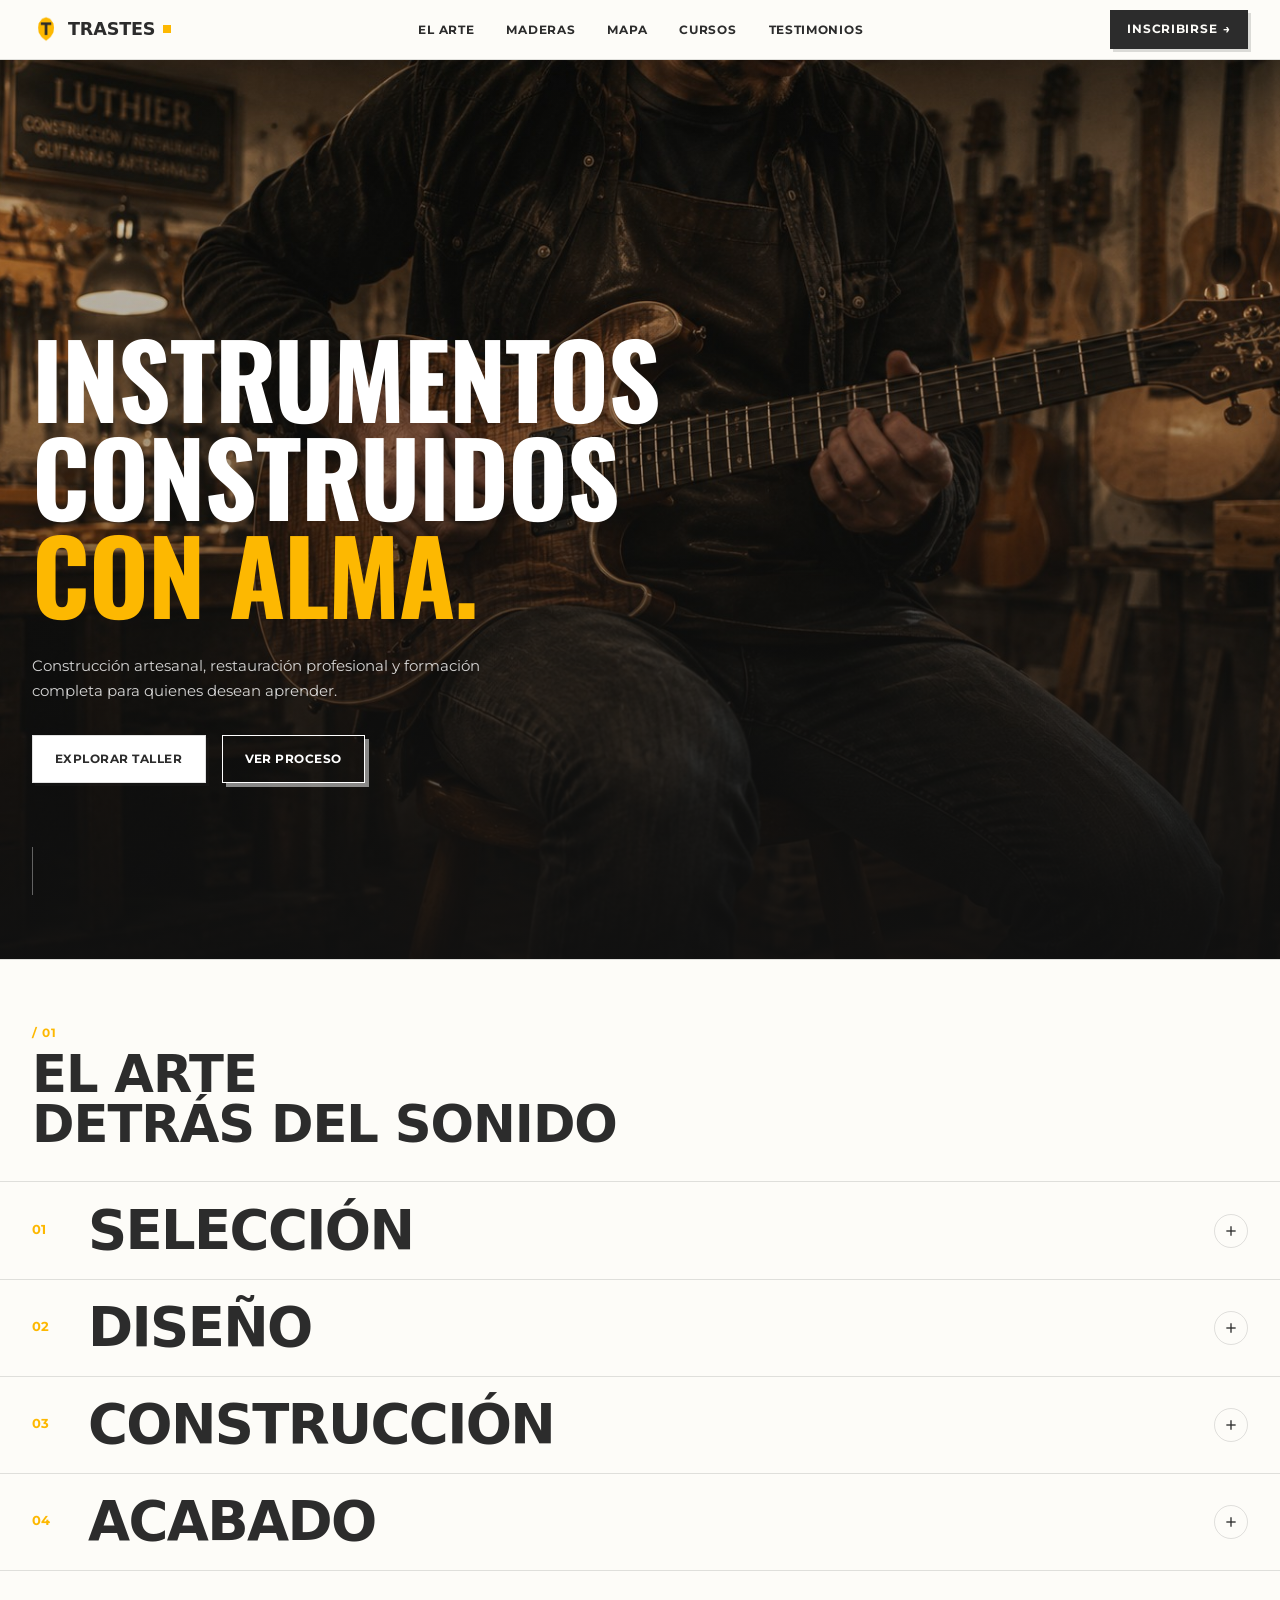
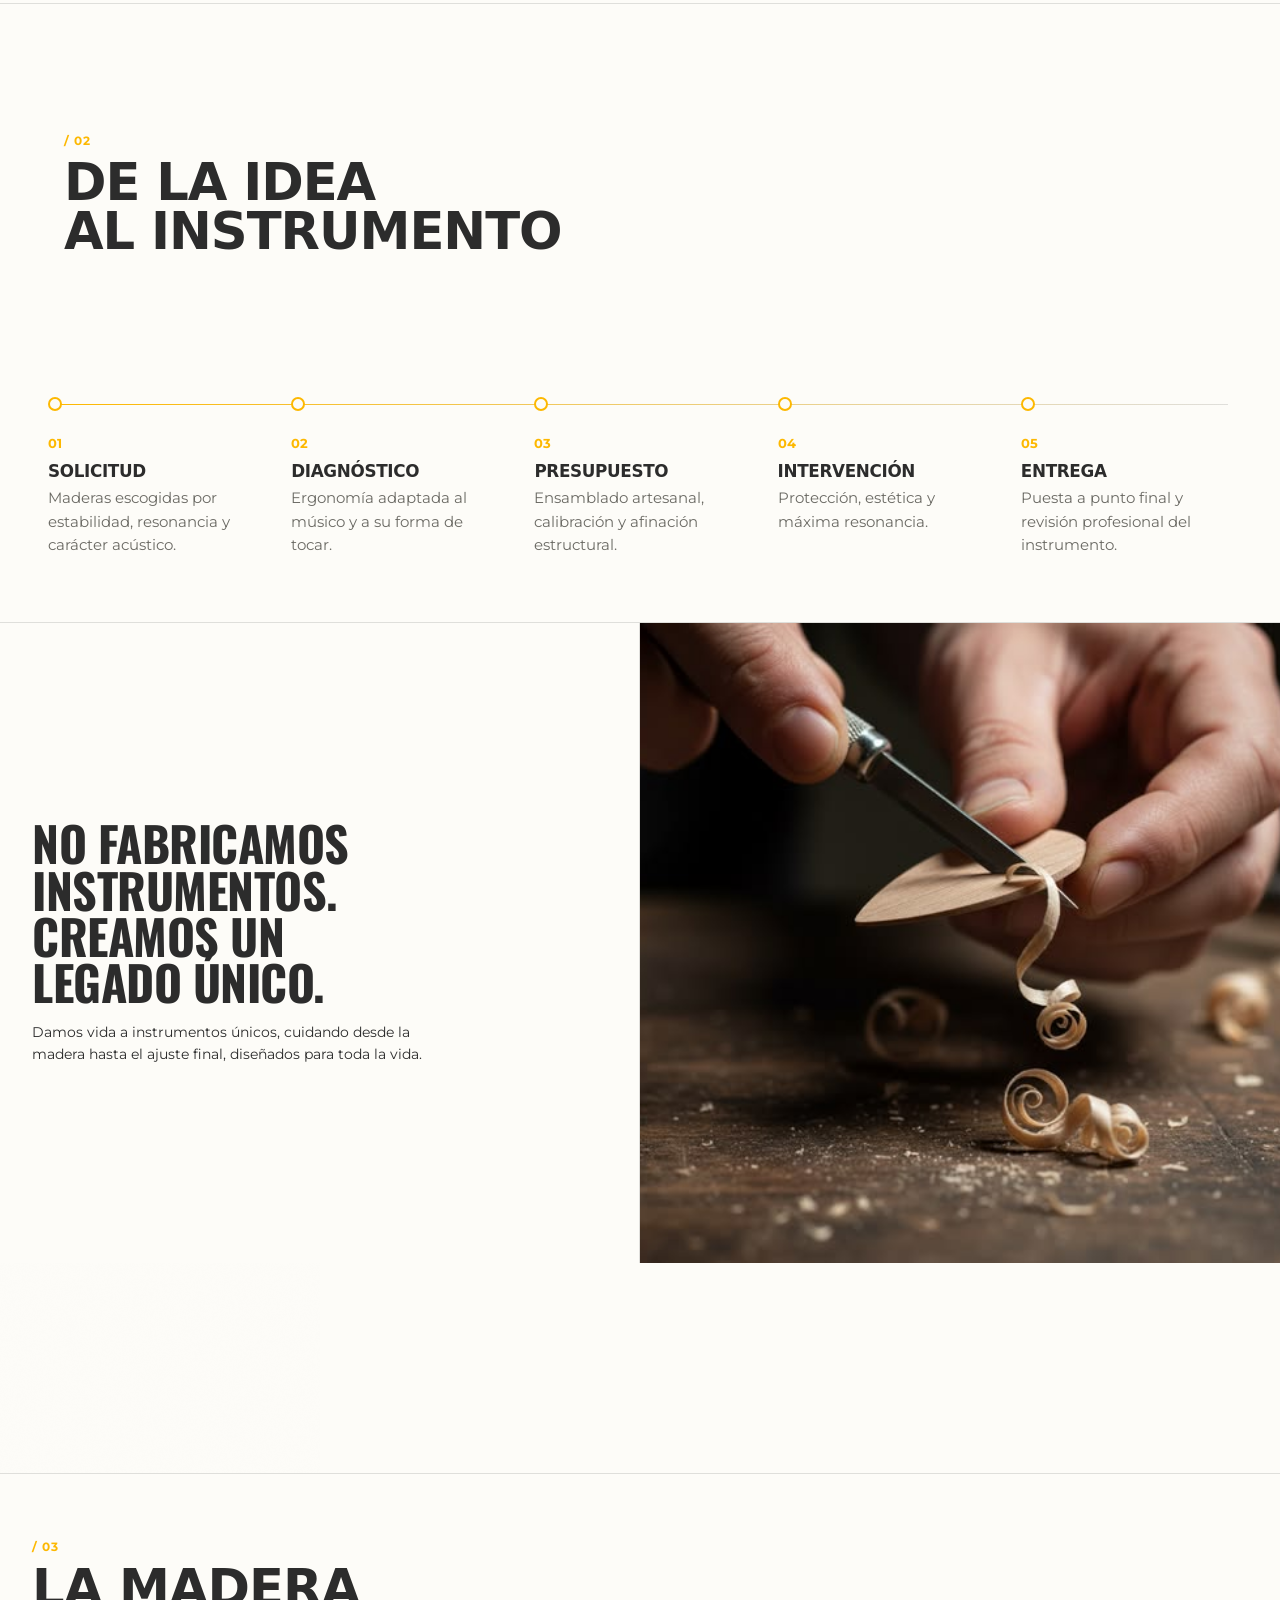
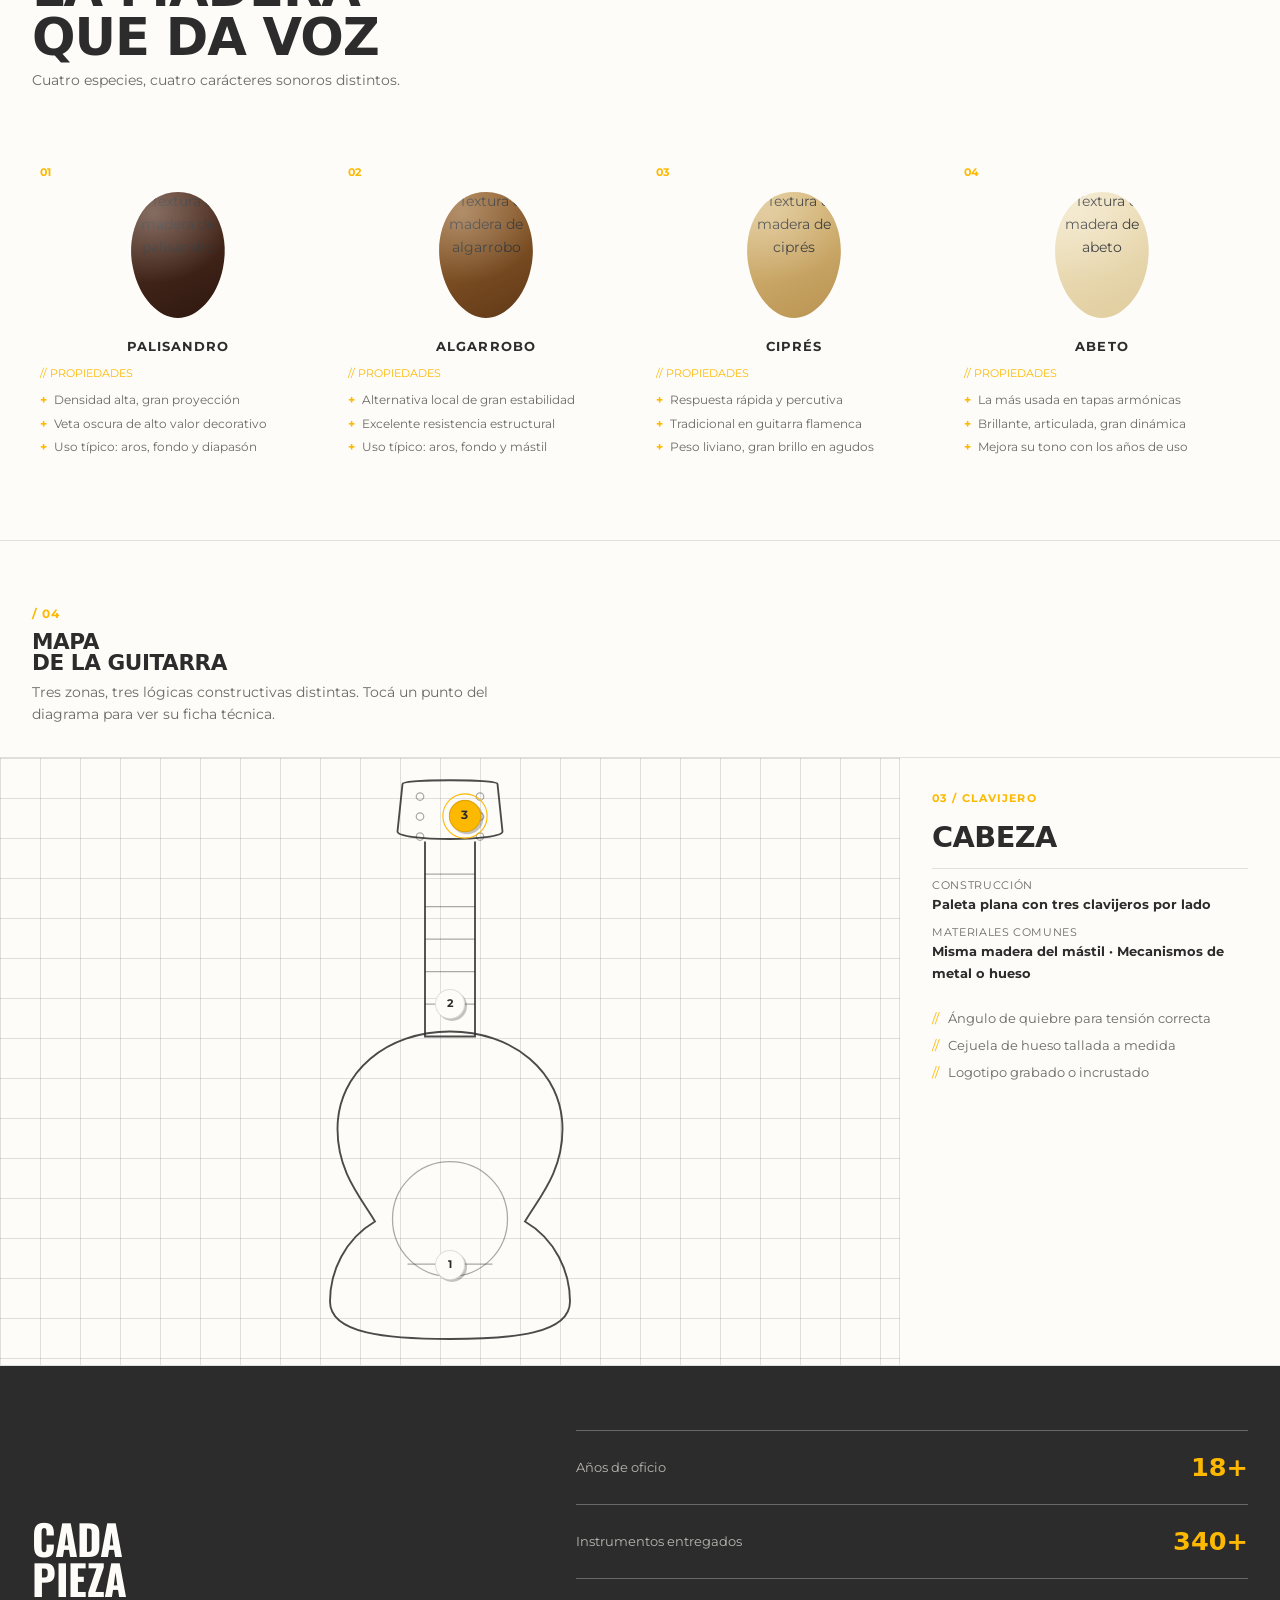
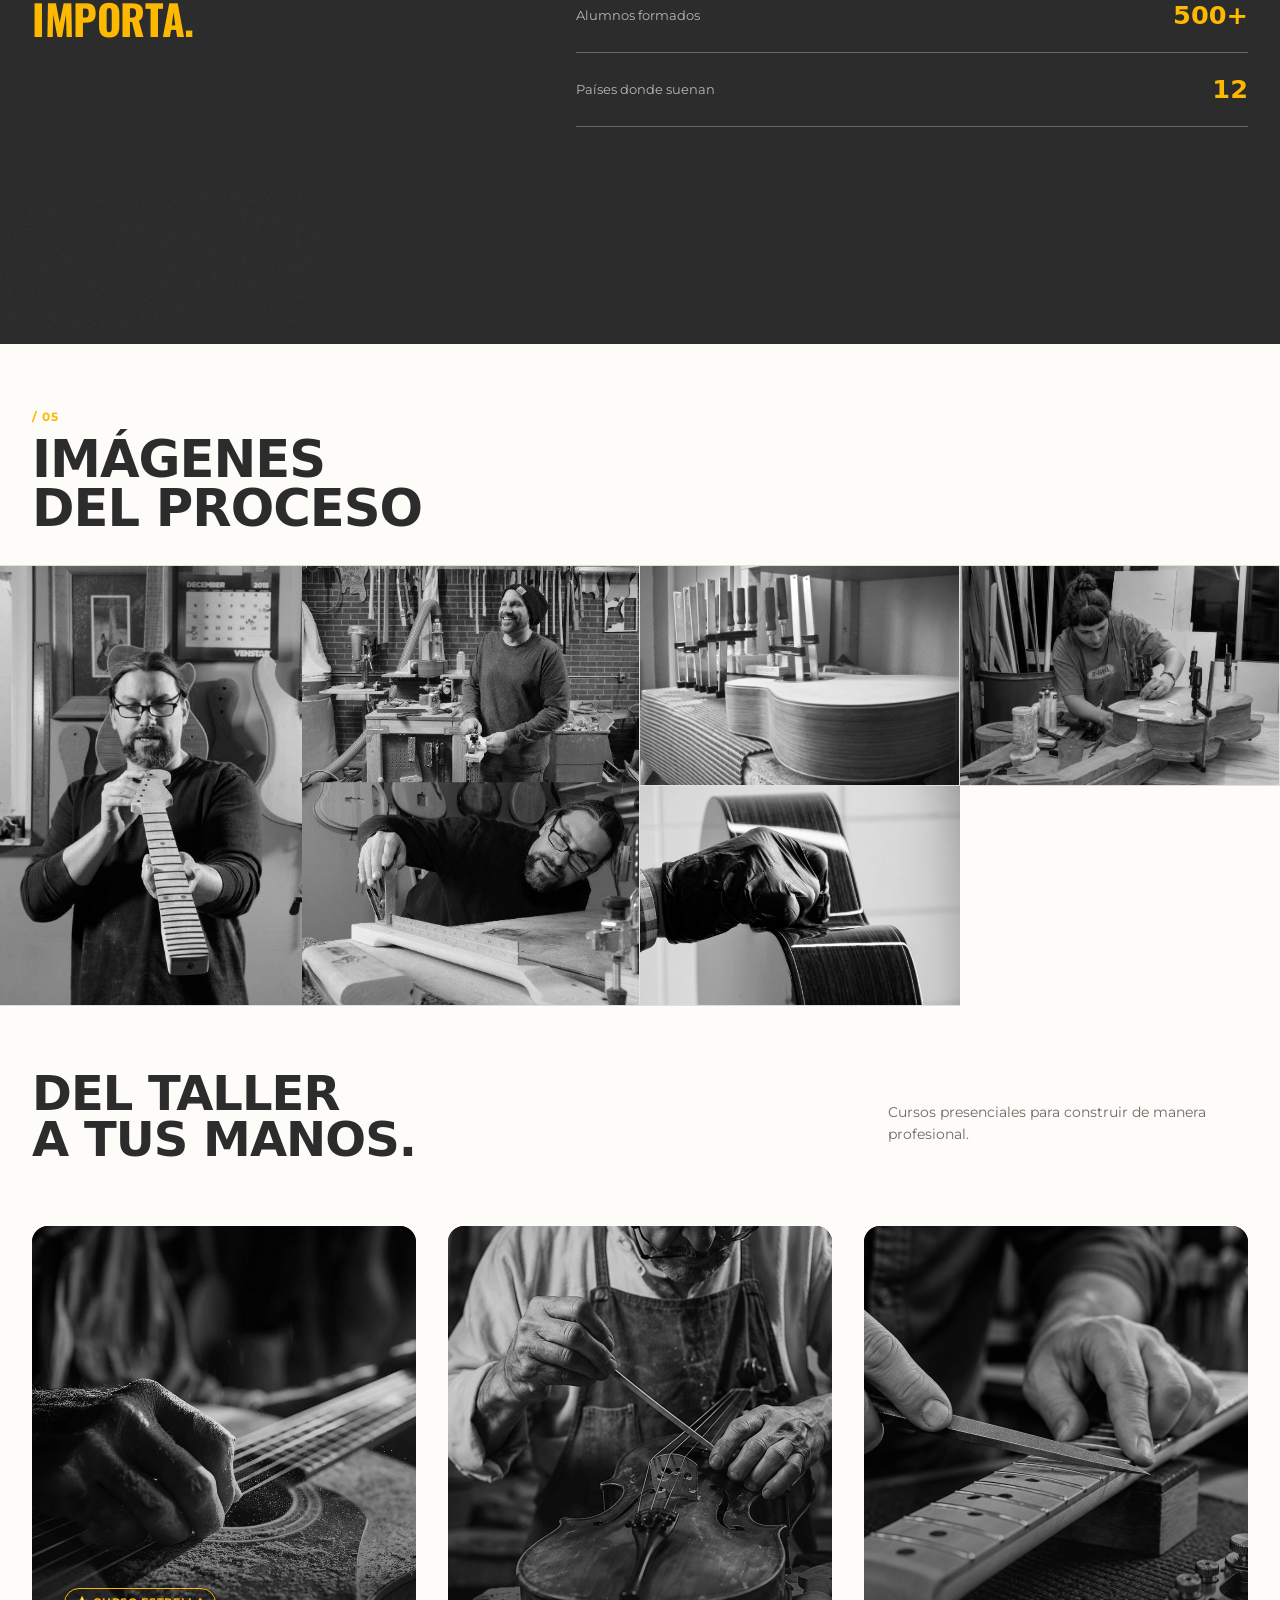
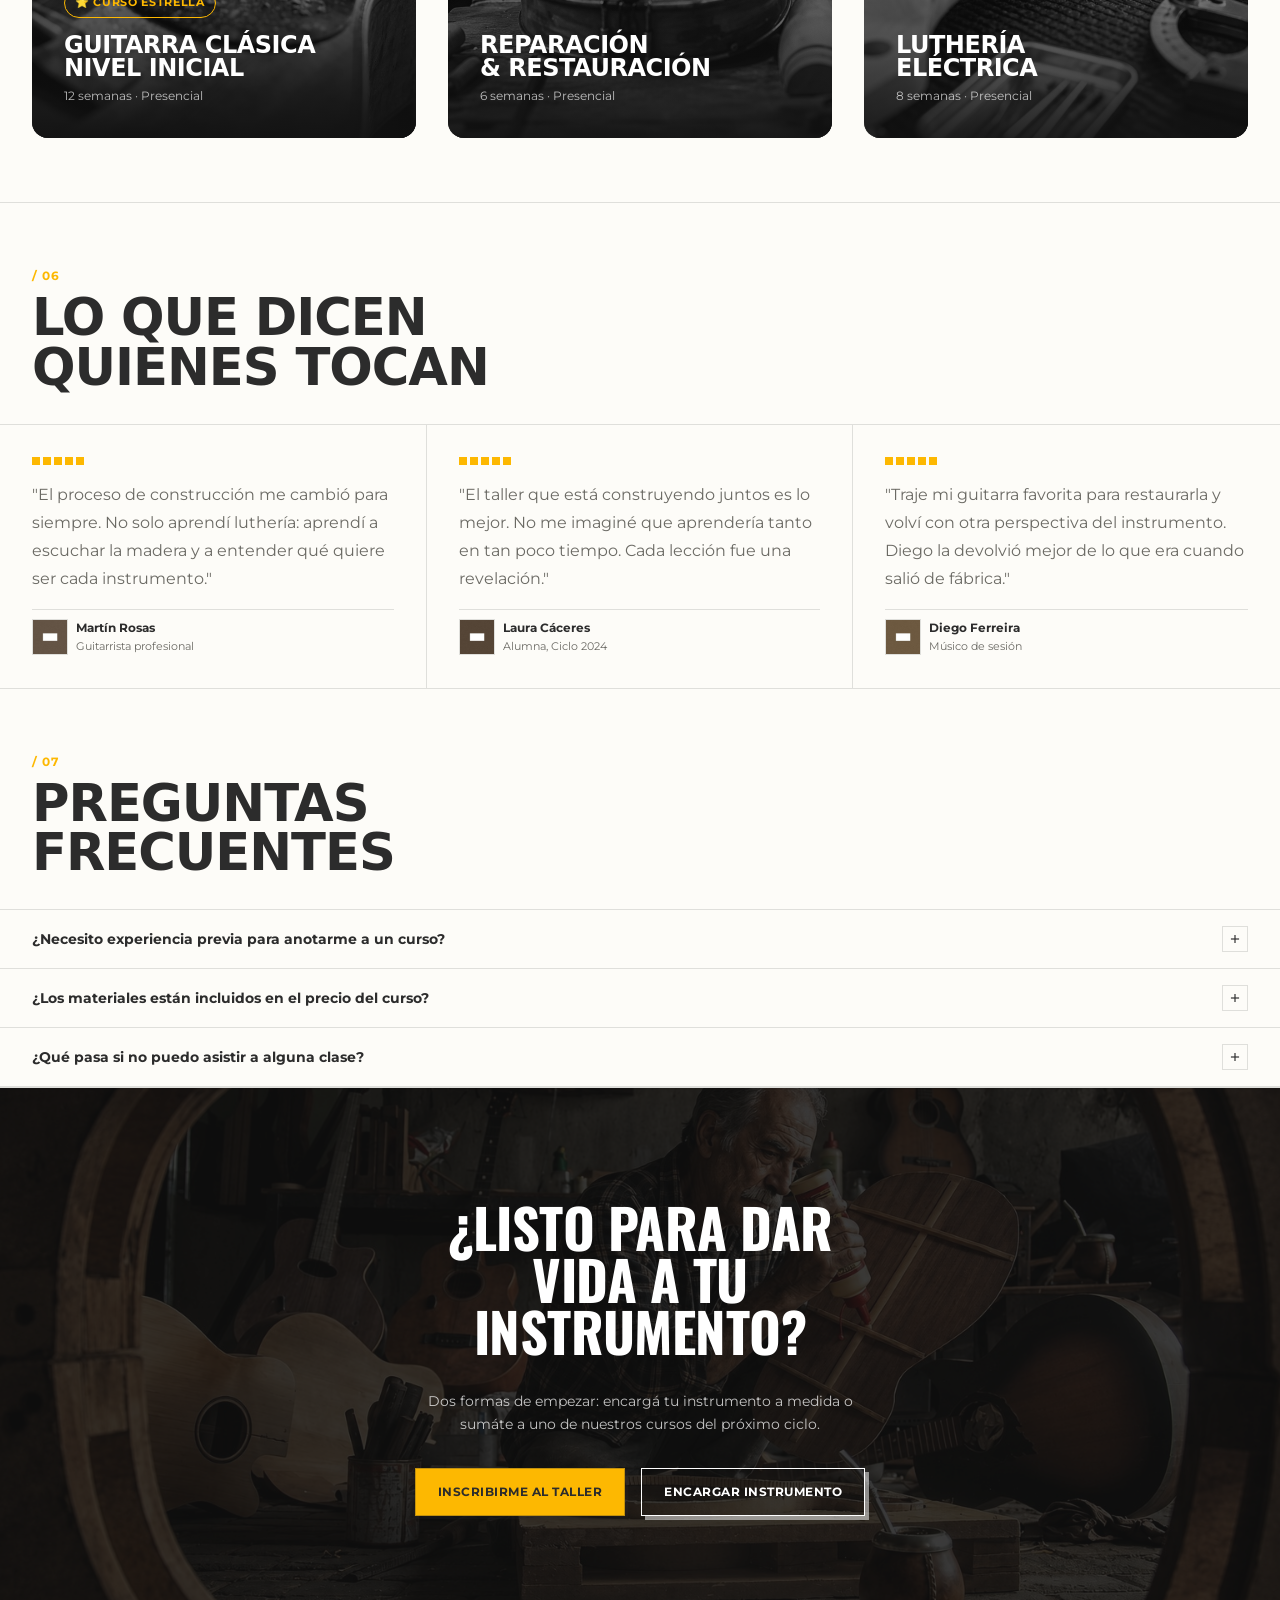
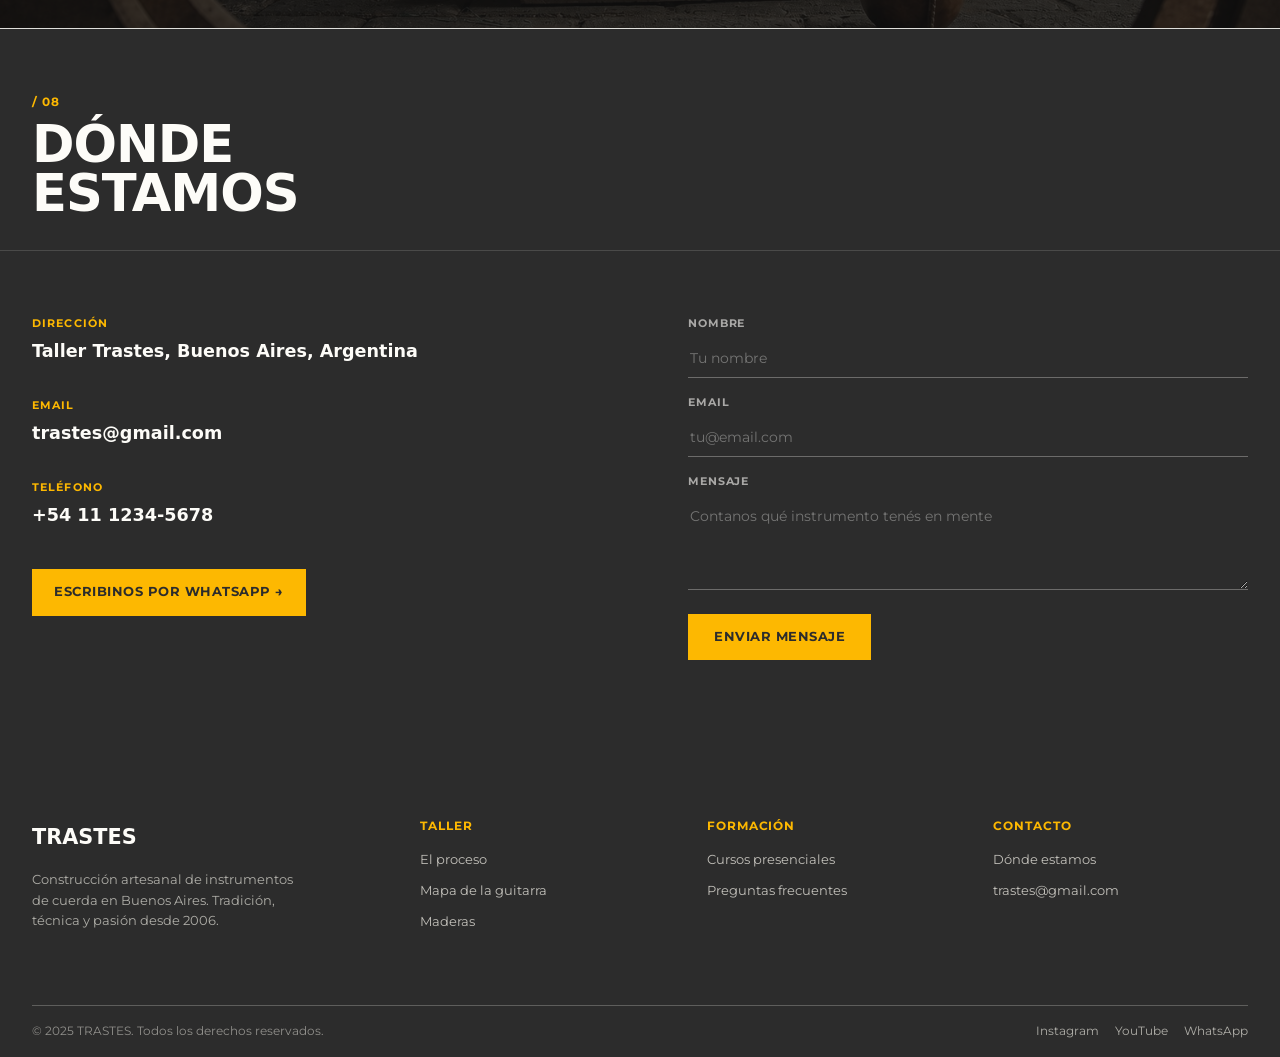
==== commit 2342c779: "cambio" ====
--- a/index.html
+++ b/index.html
@@ -8,7 +8,7 @@
   <link rel="stylesheet" href="css/styles.css" />
   <link rel="preconnect" href="https://fonts.googleapis.com" />
   <link rel="preconnect" href="https://fonts.gstatic.com" crossorigin />
-  <link href="https://fonts.googleapis.com/css2?family=Space+Mono:wght@400;700&display=swap" rel="stylesheet" />
+  <link href="https://fonts.googleapis.com/css2?family=Oswald:wght@500;600;700&family=Montserrat:ital,wght@0,400;0,500;0,600;0,700;1,400&display=swap" rel="stylesheet" />
 </head>
 <body>
 
@@ -16,9 +16,13 @@
        NAV
   ══════════════════════════════════════════ -->
   <nav class="nav" role="navigation" aria-label="Navegación principal">
-    <a href="#" class="nav__logo">TRASTES<span class="nav__logo-dot"></span></a>
+    <a href="#" class="nav__logo">
+      <img src="assets/images/logo.png" alt="Trastes" class="nav__logo-img" />
+      TRASTES<span class="nav__logo-dot"></span>
+    </a>
     <ul class="nav__links">
       <li><a href="#arte">El arte</a></li>
+      <li><a href="#maderas">Maderas</a></li>
       <li><a href="#mapa">Mapa</a></li>
       <li><a href="#cursos">Cursos</a></li>
       <li><a href="#testimonios">Testimonios</a></li>
@@ -27,7 +31,7 @@
   </nav>
 
   <!-- ══════════════════════════════════════════
-       HERO
+       1. HERO
   ══════════════════════════════════════════ -->
   <section class="hero" aria-label="Inicio">
     <div class="hero__bg">
@@ -35,13 +39,15 @@
       <div class="hero__bg-overlay"></div>
     </div>
     <div class="hero__content">
-      <p class="hero__eyebrow reveal reveal-delay-1">Buenos Aires · Desde 2006</p>
-      <h1 class="hero__title reveal reveal-delay-2">
+
+      <h1 class="hero__title reveal reveal-delay-2"
+          data-typewriter='["INSTRUMENTOS","CONSTRUIDOS","CON ALMA."]'
+          aria-label="INSTRUMENTOS CONSTRUIDOS CON ALMA.">
         INSTRUMENTOS<br>CONSTRUIDOS<br><em>CON ALMA.</em>
       </h1>
       <p class="hero__subtitle reveal reveal-delay-3">
         Construcción artesanal, restauración profesional y formación completa
-        para quienes desean aprender el oficio desde cero.
+        para quienes desean aprender.
       </p>
       <div class="hero__actions reveal reveal-delay-4">
         <a href="#cursos" class="btn btn-light">Explorar taller</a>
@@ -53,10 +59,8 @@
     </div>
   </section>
 
-  <canvas id="tvStatic" aria-hidden="true" hidden></canvas>
-
-  <!-- ══════════════════════════════════════════
-       EL ARTE DETRÁS DEL SONIDO — Acordeón
+  <!-- ══════════════════════════════════════════
+       2. EL ARTE DETRÁS DEL SONIDO — Acordeón
   ══════════════════════════════════════════ -->
   <section class="arte" id="arte" aria-label="El arte detrás del sonido">
     <div class="arte__header reveal">
@@ -186,11 +190,180 @@
   </section>
 
   <!-- ══════════════════════════════════════════
-       MAPA DE GUITARRA — sección interactiva nueva
+       3. DE LA IDEA AL INSTRUMENTO — Proceso
+  ══════════════════════════════════════════ -->
+  <section class="proceso" id="proceso" aria-label="Proceso de construcción">
+    <div class="container">
+      <div class="section-header reveal">
+        <p class="label-num">/ 02</p>
+        <h2>DE LA IDEA<br>AL INSTRUMENTO</h2>
+      </div>
+      <div class="proceso__steps">
+        <div class="proceso__step reveal reveal-delay-1">
+          <span class="proceso__step-dot" aria-hidden="true">
+            <svg class="proceso__step-note" width="14" height="14" viewBox="0 0 24 24" fill="currentColor"><path d="M9 17V4.5c0-.4.3-.75.68-.83l9-2A.85.85 0 0 1 20 2.5v11.32a3 3 0 1 1-1.7-2.71V6.13l-7.6 1.69v6.68a3 3 0 1 1-1.7 2.5z"/></svg>
+          </span>
+          <span class="proceso__step-num">01</span>
+          <h3 class="proceso__step-title">SOLICITUD</h3>
+          <p class="proceso__step-desc">Maderas escogidas por estabilidad, resonancia y carácter acústico.</p>
+        </div>
+        <div class="proceso__step reveal reveal-delay-2">
+          <span class="proceso__step-dot" aria-hidden="true">
+            <svg class="proceso__step-note" width="14" height="14" viewBox="0 0 24 24" fill="currentColor"><path d="M9 17V4.5c0-.4.3-.75.68-.83l9-2A.85.85 0 0 1 20 2.5v11.32a3 3 0 1 1-1.7-2.71V6.13l-7.6 1.69v6.68a3 3 0 1 1-1.7 2.5z"/></svg>
+          </span>
+          <span class="proceso__step-num">02</span>
+          <h3 class="proceso__step-title">DIAGNÓSTICO</h3>
+          <p class="proceso__step-desc">Ergonomía adaptada al músico y a su forma de tocar.</p>
+        </div>
+        <div class="proceso__step reveal reveal-delay-3">
+          <span class="proceso__step-dot" aria-hidden="true">
+            <svg class="proceso__step-note" width="14" height="14" viewBox="0 0 24 24" fill="currentColor"><path d="M9 17V4.5c0-.4.3-.75.68-.83l9-2A.85.85 0 0 1 20 2.5v11.32a3 3 0 1 1-1.7-2.71V6.13l-7.6 1.69v6.68a3 3 0 1 1-1.7 2.5z"/></svg>
+          </span>
+          <span class="proceso__step-num">03</span>
+          <h3 class="proceso__step-title">PRESUPUESTO</h3>
+          <p class="proceso__step-desc">Ensamblado artesanal, calibración y afinación estructural.</p>
+        </div>
+        <div class="proceso__step reveal reveal-delay-4">
+          <span class="proceso__step-dot" aria-hidden="true">
+            <svg class="proceso__step-note" width="14" height="14" viewBox="0 0 24 24" fill="currentColor"><path d="M9 17V4.5c0-.4.3-.75.68-.83l9-2A.85.85 0 0 1 20 2.5v11.32a3 3 0 1 1-1.7-2.71V6.13l-7.6 1.69v6.68a3 3 0 1 1-1.7 2.5z"/></svg>
+          </span>
+          <span class="proceso__step-num">04</span>
+          <h3 class="proceso__step-title">INTERVENCIÓN</h3>
+          <p class="proceso__step-desc">Protección, estética y máxima resonancia.</p>
+        </div>
+        <div class="proceso__step reveal" style="transition-delay:0.4s">
+          <span class="proceso__step-dot" aria-hidden="true">
+            <svg class="proceso__step-note" width="14" height="14" viewBox="0 0 24 24" fill="currentColor"><path d="M9 17V4.5c0-.4.3-.75.68-.83l9-2A.85.85 0 0 1 20 2.5v11.32a3 3 0 1 1-1.7-2.71V6.13l-7.6 1.69v6.68a3 3 0 1 1-1.7 2.5z"/></svg>
+          </span>
+          <span class="proceso__step-num">05</span>
+          <h3 class="proceso__step-title">ENTREGA</h3>
+          <p class="proceso__step-desc">Puesta a punto final y revisión profesional del instrumento.</p>
+        </div>
+      </div>
+    </div>
+  </section>
+
+  <!-- ══════════════════════════════════════════
+       4. VIDEO — No fabricamos instrumentos
+  ══════════════════════════════════════════ -->
+  <section class="video-section" id="video" aria-label="Video del taller">
+    <div class="video-section__text">
+      <h2 class="reveal">NO FABRICAMOS<br>INSTRUMENTOS.<br>CREAMOS UN<br>LEGADO ÚNICO.</h2>
+      <p class="reveal reveal-delay-1">
+        Damos vida a instrumentos únicos, cuidando desde la madera hasta el ajuste final, diseñados para toda la vida.
+      </p>
+    </div>
+    <div class="video-section__player">
+      <div class="video-wrapper" role="button" tabindex="0" aria-label="Reproducir video del taller">
+        <video src="assets/images/video_thumb.mp4" poster="assets/images/video_thumb.jpg" loop muted playsinline preload="none"></video>
+        <img class="video-thumb" src="assets/images/video_thumb.jpg" alt="Video del taller" style="display:none" loading="lazy" />
+      </div>
+    </div>
+  </section>
+
+  <!-- ══════════════════════════════════════════
+       5. MADERAS — La madera que da voz (PÚAS técnicas)
+  ══════════════════════════════════════════ -->
+  <section class="maderas" id="maderas" aria-label="Especies de madera">
+    <div class="maderas__top">
+      <div class="maderas__header reveal">
+        <p class="label-num">/ 03</p>
+        <h2>LA MADERA<br>QUE DA VOZ</h2>
+        <p class="maderas__intro-text">Cuatro especies, cuatro carácteres sonoros distintos.</p>
+      </div>
+    </div>
+
+    <div class="picks__grid">
+
+      <div class="pick-card">
+        <span class="pick-card__index">01</span>
+        <div class="pick-card__icon pick--palisandro">
+          <img src="assets/images/maderas/palisandro.jpg" alt="Textura de madera de palisandro" loading="lazy">
+        </div>
+        <p class="pick-card__name">PALISANDRO</p>
+        <div class="pick-card__panel">
+          <div class="pick-card__panel-inner">
+            <div class="pick-card__panel-inner-pad">
+              <p class="pick-card__panel-title">// PROPIEDADES</p>
+              <ul>
+                <li>Densidad alta, gran proyección</li>
+                <li>Veta oscura de alto valor decorativo</li>
+                <li>Uso típico: aros, fondo y diapasón</li>
+              </ul>
+            </div>
+          </div>
+        </div>
+      </div>
+
+      <div class="pick-card">
+        <span class="pick-card__index">02</span>
+        <div class="pick-card__icon pick--algarrobo">
+          <img src="assets/images/maderas/algarrobo.jpg" alt="Textura de madera de algarrobo" loading="lazy">
+        </div>
+        <p class="pick-card__name">ALGARROBO</p>
+        <div class="pick-card__panel">
+          <div class="pick-card__panel-inner">
+            <div class="pick-card__panel-inner-pad">
+              <p class="pick-card__panel-title">// PROPIEDADES</p>
+              <ul>
+                <li>Alternativa local de gran estabilidad</li>
+                <li>Excelente resistencia estructural</li>
+                <li>Uso típico: aros, fondo y mástil</li>
+              </ul>
+            </div>
+          </div>
+        </div>
+      </div>
+
+      <div class="pick-card">
+        <span class="pick-card__index">03</span>
+        <div class="pick-card__icon pick--cipres">
+          <img src="assets/images/maderas/cipres.jpg" alt="Textura de madera de ciprés" loading="lazy">
+        </div>
+        <p class="pick-card__name">CIPRÉS</p>
+        <div class="pick-card__panel">
+          <div class="pick-card__panel-inner">
+            <div class="pick-card__panel-inner-pad">
+              <p class="pick-card__panel-title">// PROPIEDADES</p>
+              <ul>
+                <li>Respuesta rápida y percutiva</li>
+                <li>Tradicional en guitarra flamenca</li>
+                <li>Peso liviano, gran brillo en agudos</li>
+              </ul>
+            </div>
+          </div>
+        </div>
+      </div>
+
+      <div class="pick-card">
+        <span class="pick-card__index">04</span>
+        <div class="pick-card__icon pick--abeto">
+          <img src="assets/images/maderas/abeto.jpg" alt="Textura de madera de abeto" loading="lazy">
+        </div>
+        <p class="pick-card__name">ABETO</p>
+        <div class="pick-card__panel">
+          <div class="pick-card__panel-inner">
+            <div class="pick-card__panel-inner-pad">
+              <p class="pick-card__panel-title">// PROPIEDADES</p>
+              <ul>
+                <li>La más usada en tapas armónicas</li>
+                <li>Brillante, articulada, gran dinámica</li>
+                <li>Mejora su tono con los años de uso</li>
+              </ul>
+            </div>
+          </div>
+        </div>
+      </div>
+
+    </div>
+  </section>
+
+  <!-- ══════════════════════════════════════════
+       6. MAPA DE GUITARRA — sección interactiva
   ══════════════════════════════════════════ -->
   <section class="mapa" id="mapa" aria-label="Mapa técnico de la guitarra">
     <div class="mapa__header reveal">
-      <p class="label-num">/ 02</p>
+      <p class="label-num">/ 04</p>
       <h2>MAPA<br>DE LA GUITARRA</h2>
       <p class="maderas__intro-text">Tres zonas, tres lógicas constructivas distintas. Tocá un punto del diagrama para ver su ficha técnica.</p>
     </div>
@@ -287,96 +460,7 @@
   </section>
 
   <!-- ══════════════════════════════════════════
-       DE LA IDEA AL INSTRUMENTO — Proceso
-  ══════════════════════════════════════════ -->
-  <section class="proceso" id="proceso" aria-label="Proceso de construcción">
-    <div class="container">
-      <div class="section-header reveal">
-        <p class="label-num">/ 03</p>
-        <h2>DE LA IDEA<br>AL INSTRUMENTO</h2>
-      </div>
-      <div class="proceso__steps">
-        <div class="proceso__step reveal reveal-delay-1">
-          <span class="proceso__step-num">01</span>
-          <h3 class="proceso__step-title">SOLICITUD</h3>
-          <p class="proceso__step-desc">Maderas escogidas por estabilidad, resonancia y carácter acústico.</p>
-        </div>
-        <div class="proceso__step reveal reveal-delay-2">
-          <span class="proceso__step-num">02</span>
-          <h3 class="proceso__step-title">DIAGNÓSTICO</h3>
-          <p class="proceso__step-desc">Ergonomía adaptada al músico y a su forma de tocar.</p>
-        </div>
-        <div class="proceso__step reveal reveal-delay-3">
-          <span class="proceso__step-num">03</span>
-          <h3 class="proceso__step-title">PRESUPUESTO</h3>
-          <p class="proceso__step-desc">Ensamblado artesanal, calibración y afinación estructural.</p>
-        </div>
-        <div class="proceso__step reveal reveal-delay-4">
-          <span class="proceso__step-num">04</span>
-          <h3 class="proceso__step-title">INTERVENCIÓN</h3>
-          <p class="proceso__step-desc">Protección, estética y máxima resonancia.</p>
-        </div>
-        <div class="proceso__step reveal" style="transition-delay:0.4s">
-          <span class="proceso__step-num">05</span>
-          <h3 class="proceso__step-title">ENTREGA</h3>
-          <p class="proceso__step-desc">Puesta a punto final y revisión profesional del instrumento.</p>
-        </div>
-      </div>
-    </div>
-  </section>
-
-  <!-- ══════════════════════════════════════════
-       CURSOS — Del taller a tus manos
-  ══════════════════════════════════════════ -->
-  <section class="cursos" id="cursos" aria-label="Cursos de luthería">
-    <div class="cursos__intro reveal">
-      <h2>DEL TALLER<br>A TUS MANOS.<br>GUIAMOS<br>TU TALENTO.</h2>
-      <div class="cursos__intro-sub">
-        <p>Cursos presenciales para construir, reparar y comprender instrumentos de manera profesional.</p>
-      </div>
-    </div>
-
-    <div class="cursos__rail" role="list" aria-label="Listado de cursos">
-
-      <article class="curso-card" role="listitem">
-        <div class="curso-card__image">
-          <img src="assets/images/curso_01.jpg" alt="Construcción de guitarra clásica nivel inicial" loading="lazy" />
-          <div class="curso-card__overlay">
-            <span class="curso-card__badge">Curso estrella</span>
-            <h3 class="curso-card__title">Guitarra Clásica<br>Nivel Inicial</h3>
-            <p class="curso-card__sub">12 semanas · Presencial</p>
-            <a href="curso-guitarra-clasica-inicial.html" target="_blank" rel="noopener" class="btn btn-accent" style="margin-top:16px; align-self:flex-start;">Ver detalles</a>
-          </div>
-        </div>
-      </article>
-
-      <article class="curso-card" role="listitem">
-        <div class="curso-card__image">
-          <img src="assets/images/curso_02.jpg" alt="Reparación y restauración de guitarras" loading="lazy" />
-          <div class="curso-card__overlay">
-            <h3 class="curso-card__title">Reparación<br>& Restauración</h3>
-            <p class="curso-card__sub">6 semanas · Presencial</p>
-            <a href="curso-reparacion-restauracion.html" target="_blank" rel="noopener" class="btn btn-accent" style="margin-top:16px; align-self:flex-start;">Ver detalles</a>
-          </div>
-        </div>
-      </article>
-
-      <article class="curso-card" role="listitem">
-        <div class="curso-card__image">
-          <img src="assets/images/curso_03.jpg" alt="Luthería eléctrica" loading="lazy" />
-          <div class="curso-card__overlay">
-            <h3 class="curso-card__title">Luthería<br>Eléctrica</h3>
-            <p class="curso-card__sub">8 semanas · Presencial</p>
-            <a href="curso-lutheria-electrica.html" target="_blank" rel="noopener" class="btn btn-accent" style="margin-top:16px; align-self:flex-start;">Ver detalles</a>
-          </div>
-        </div>
-      </article>
-
-    </div>
-  </section>
-
-  <!-- ══════════════════════════════════════════
-       STATS — Cada pieza importa (compacto)
+       7. STATS — Cada pieza importa
   ══════════════════════════════════════════ -->
   <section class="stats" aria-label="Estadísticas del taller">
     <div class="container">
@@ -407,130 +491,118 @@
   </section>
 
   <!-- ══════════════════════════════════════════
-       MADERAS — La madera que da voz (PÚAS técnicas)
-  ══════════════════════════════════════════ -->
-  <section class="maderas" id="maderas" aria-label="Especies de madera">
-    <div class="maderas__top">
-      <div class="maderas__header reveal">
-        <p class="label-num">/ 04</p>
-        <h2>LA MADERA<br>QUE DA VOZ</h2>
-        <p class="maderas__intro-text">Cuatro especies, cuatro carácteres sonoros distintos. Tocá o pasá el cursor sobre cada púa para ver sus propiedades técnicas.</p>
-      </div>
-    </div>
-
-    <div class="picks__grid">
-
-      <div class="pick-card" tabindex="0">
-        <span class="pick-card__index">01</span>
-        <div class="pick pick--palisandro" aria-hidden="true"></div>
-        <p class="pick-card__name">PALISANDRO</p>
-        <p class="pick-card__hint">tocá para ver detalles</p>
-        <div class="pick-card__panel">
-          <p class="pick-card__panel-title">// PROPIEDADES</p>
-          <ul>
-            <li>Sustain extraordinario en graves</li>
-            <li>Densidad alta, gran proyección</li>
-            <li>Veta oscura de alto valor decorativo</li>
-            <li>Uso típico: aros, fondo y diapasón</li>
-          </ul>
-        </div>
-      </div>
-
-      <div class="pick-card" tabindex="0">
-        <span class="pick-card__index">02</span>
-        <div class="pick pick--algarrobo" aria-hidden="true"></div>
-        <p class="pick-card__name">ALGARROBO</p>
-        <p class="pick-card__hint">tocá para ver detalles</p>
-        <div class="pick-card__panel">
-          <p class="pick-card__panel-title">// PROPIEDADES</p>
-          <ul>
-            <li>Alternativa local de gran estabilidad</li>
-            <li>Tono cálido con buen equilibrio</li>
-            <li>Excelente resistencia estructural</li>
-            <li>Uso típico: aros, fondo y mástil</li>
-          </ul>
-        </div>
-      </div>
-
-      <div class="pick-card" tabindex="0">
-        <span class="pick-card__index">03</span>
-        <div class="pick pick--cipres" aria-hidden="true"></div>
-        <p class="pick-card__name">CIPRÉS</p>
-        <p class="pick-card__hint">tocá para ver detalles</p>
-        <div class="pick-card__panel">
-          <p class="pick-card__panel-title">// PROPIEDADES</p>
-          <ul>
-            <li>Respuesta rápida y percutiva</li>
-            <li>Tradicional en guitarra flamenca</li>
-            <li>Peso liviano, gran brillo en agudos</li>
-            <li>Uso típico: aros y fondo</li>
-          </ul>
-        </div>
-      </div>
-
-      <div class="pick-card" tabindex="0">
-        <span class="pick-card__index">04</span>
-        <div class="pick pick--abeto" aria-hidden="true"></div>
-        <p class="pick-card__name">ABETO</p>
-        <p class="pick-card__hint">tocá para ver detalles</p>
-        <div class="pick-card__panel">
-          <p class="pick-card__panel-title">// PROPIEDADES</p>
-          <ul>
-            <li>La más usada en tapas armónicas</li>
-            <li>Brillante, articulada, gran dinámica</li>
-            <li>Mejora su tono con los años de uso</li>
-            <li>Uso típico: tapa armónica</li>
-          </ul>
-        </div>
-      </div>
-
-    </div>
-  </section>
-
-  <!-- ══════════════════════════════════════════
-       VIDEO — No fabricamos instrumentos
-  ══════════════════════════════════════════ -->
-  <section class="video-section" id="video" aria-label="Video del taller">
-    <div class="video-section__text">
-      <h2 class="reveal">NO FABRICAMOS<br>INSTRUMENTOS.<br>CREAMOS UN<br>LEGADO ÚNICO.</h2>
-      <p class="reveal reveal-delay-1">
-        Un legado no se fabrica en serie; se esculpe a medida. Involucramos la música en cada decisión, desde la elección del tablón hasta el ajuste fino de la acción, dando vida a un instrumento con temperamento propio diseñado para desafiar el paso de las generaciones.
-      </p>
-    </div>
-    <div class="video-section__player">
-      <div class="video-wrapper" role="button" tabindex="0" aria-label="Reproducir video del taller">
-        <video src="assets/images/video_thumb.mp4" poster="assets/images/video_thumb.jpg" loop muted playsinline preload="none"></video>
-        <img class="video-thumb" src="assets/images/video_thumb.jpg" alt="Video del taller" style="display:none" loading="lazy" />
-        <div class="video-play-btn" aria-hidden="true">
-          <svg width="22" height="22" viewBox="0 0 24 24" fill="currentColor"><polygon points="5,3 19,12 5,21"/></svg>
-        </div>
-      </div>
-    </div>
-  </section>
-
-  
-
-  <!-- ══════════════════════════════════════════
-       CTA BANNER
-  ══════════════════════════════════════════ -->
-  <section class="cta-section" id="contacto" aria-label="Llamada a la acción">
-    <div class="cta-banner reveal">
-      <div class="cta-banner__bg">
-        <img src="assets/images/proceso_03.jpg" alt="" role="presentation" loading="lazy" />
-      </div>
-      <div class="cta-banner__inner">
-        <h2>¿LISTO PARA DAR<br>VIDA A TU<br>INSTRUMENTO?</h2>
-        <p>Dos formas de empezar: encargá tu instrumento a medida o sumáte a uno de nuestros cursos del próximo ciclo.</p>
-        <div class="cta-banner__actions">
-          <a href="#cursos" class="btn btn-accent">Inscribirme al taller</a>
-          <a href="mailto:trastes@gmail.com" class="btn btn-outline-light">Encargar instrumento</a>
-        </div>
-      </div>
-    </div>
-  </section>
-
-  <!-- ══════════════════════════════════════════
-       TESTIMONIOS
+       8. GALERÍA — Imágenes del proceso
+  ══════════════════════════════════════════ -->
+  <section class="galeria" aria-label="Galería del proceso">
+    <div class="galeria__header reveal">
+      <p class="label-num">/ 05</p>
+      <h2>IMÁGENES<br>DEL PROCESO</h2>
+    </div>
+
+    <div class="galeria__grid">
+      <div class="galeria-item reveal">
+        <img src="assets/images/galeria_01.jpg" alt="Vista del taller" loading="lazy" />
+        <div class="galeria-item__overlay"><span>El taller — luz natural, banco de trabajo principal</span></div>
+      </div>
+      <div class="galeria-item reveal reveal-delay-1">
+        <img src="assets/images/galeria_02.jpg" alt="Detalle de encolado" loading="lazy" />
+        <div class="galeria-item__overlay"><span>Encolado — prensas en frío, 24hs de secado</span></div>
+      </div>
+      <div class="galeria-item reveal reveal-delay-2">
+        <img src="assets/images/galeria_03.jpg" alt="Tallado a mano" loading="lazy" />
+        <div class="galeria-item__overlay"><span>Tallado — gubias y formones, trabajo a mano</span></div>
+      </div>
+      <div class="galeria-item reveal reveal-delay-1">
+        <img src="assets/images/galeria_04.jpg" alt="Lacado final" loading="lazy" />
+        <div class="galeria-item__overlay"><span>Lacado — nitrocelulosa, curado lento</span></div>
+      </div>
+    </div>
+  </section>
+
+  <!-- ══════════════════════════════════════════
+       9. CURSOS — Del taller a tus manos
+  ══════════════════════════════════════════ -->
+  <section class="cursos" id="cursos" aria-label="Cursos de luthería">
+    <div class="cursos__intro reveal">
+      <h2>DEL TALLER<br>A TUS MANOS.</h2>
+      <div class="cursos__intro-sub">
+        <p>Cursos presenciales para construir de manera profesional.</p>
+      </div>
+    </div>
+
+    <div class="cursos__rail" role="list" aria-label="Listado de cursos">
+
+      <article class="curso-card curso-card--featured" role="listitem">
+        <a href="curso-guitarra-clasica-inicial.html" class="curso-card__link" aria-label="Ver detalles: Guitarra Clásica Nivel Inicial">
+          <div class="curso-card__image">
+            <img src="assets/images/curso_01.jpg" alt="Construcción de guitarra clásica nivel inicial" loading="lazy" />
+            <div class="curso-card__overlay">
+              <span class="curso-card__badge">⭐ Curso estrella</span>
+              <h3 class="curso-card__title">Guitarra Clásica<br>Nivel Inicial</h3>
+              <p class="curso-card__sub">12 semanas · Presencial</p>
+            </div>
+            <div class="curso-card__info">
+              <span class="curso-card__badge">⭐ Curso estrella</span>
+              <h3 class="curso-card__title">Guitarra Clásica Nivel Inicial</h3>
+              <p>El programa más completo del taller. Construís tu propia guitarra clásica de principio a fin, aprendiendo cada etapa del oficio.</p>
+              <div class="curso-card__meta">
+                <span>12 semanas</span>
+                <span>Presencial</span>
+                <span>Cupos limitados</span>
+              </div>
+              <span class="btn btn-accent">Ver detalles →</span>
+            </div>
+          </div>
+        </a>
+      </article>
+
+      <article class="curso-card" role="listitem">
+        <a href="curso-reparacion-restauracion.html" class="curso-card__link" aria-label="Ver detalles: Reparación &amp; Restauración">
+          <div class="curso-card__image">
+            <img src="assets/images/curso_02.jpg" alt="Reparación y restauración de guitarras" loading="lazy" />
+            <div class="curso-card__overlay">
+              <h3 class="curso-card__title">Reparación<br>& Restauración</h3>
+              <p class="curso-card__sub">6 semanas · Presencial</p>
+            </div>
+            <div class="curso-card__info">
+              <h3 class="curso-card__title">Reparación & Restauración</h3>
+              <p>Técnicas profesionales para diagnosticar y reparar instrumentos acústicos y eléctricos.</p>
+              <div class="curso-card__meta">
+                <span>6 semanas</span>
+                <span>Presencial</span>
+              </div>
+              <span class="btn btn-accent">Ver detalles →</span>
+            </div>
+          </div>
+        </a>
+      </article>
+
+      <article class="curso-card" role="listitem">
+        <a href="curso-lutheria-electrica.html" class="curso-card__link" aria-label="Ver detalles: Luthería Eléctrica">
+          <div class="curso-card__image">
+            <img src="assets/images/curso_03.jpg" alt="Luthería eléctrica" loading="lazy" />
+            <div class="curso-card__overlay">
+              <h3 class="curso-card__title">Luthería<br>Eléctrica</h3>
+              <p class="curso-card__sub">8 semanas · Presencial</p>
+            </div>
+            <div class="curso-card__info">
+              <h3 class="curso-card__title">Luthería Eléctrica</h3>
+              <p>Construí tu propia guitarra eléctrica sólida o semi-hollow, incluyendo electrónica.</p>
+              <div class="curso-card__meta">
+                <span>8 semanas</span>
+                <span>Presencial</span>
+              </div>
+              <span class="btn btn-accent">Ver detalles →</span>
+            </div>
+          </div>
+        </a>
+      </article>
+
+    </div>
+  </section>
+
+  <!-- ══════════════════════════════════════════
+       10. TESTIMONIOS — Lo que dicen quienes tocan
   ══════════════════════════════════════════ -->
   <section class="testimonios" id="testimonios" aria-label="Testimonios de alumnos">
     <div class="testimonios__header reveal">
@@ -598,31 +670,123 @@
   </section>
 
   <!-- ══════════════════════════════════════════
-       GALERÍA
-  ══════════════════════════════════════════ -->
-  <section class="galeria" aria-label="Galería del proceso">
-    <div class="galeria__header reveal">
+       11. PREGUNTAS FRECUENTES
+  ══════════════════════════════════════════ -->
+  <section class="faq" id="faq" aria-label="Preguntas frecuentes">
+    <div class="faq__header reveal">
       <p class="label-num">/ 07</p>
-      <h2>IMÁGENES<br>DEL PROCESO</h2>
-    </div>
-
-    <div class="galeria__grid">
-      <div class="galeria-item reveal">
-        <img src="assets/images/galeria_01.jpg" alt="Vista del taller" loading="lazy" />
-        <div class="galeria-item__overlay"><span>El taller — luz natural, banco de trabajo principal</span></div>
-      </div>
-      <div class="galeria-item reveal reveal-delay-1">
-        <img src="assets/images/galeria_02.jpg" alt="Detalle de encolado" loading="lazy" />
-        <div class="galeria-item__overlay"><span>Encolado — prensas en frío, 24hs de secado</span></div>
-      </div>
-      <div class="galeria-item reveal reveal-delay-2">
-        <img src="assets/images/galeria_03.jpg" alt="Tallado a mano" loading="lazy" />
-        <div class="galeria-item__overlay"><span>Tallado — gubias y formones, trabajo a mano</span></div>
-      </div>
-      <div class="galeria-item reveal reveal-delay-1">
-        <img src="assets/images/galeria_04.jpg" alt="Lacado final" loading="lazy" />
-        <div class="galeria-item__overlay"><span>Lacado — nitrocelulosa, curado lento</span></div>
-      </div>
+      <h2>PREGUNTAS<br>FRECUENTES</h2>
+    </div>
+    <div class="faq__list">
+
+      <div class="faq__item">
+        <button class="faq__question" aria-expanded="false">
+          ¿Necesito experiencia previa para anotarme a un curso?
+          <span class="faq__icon" aria-hidden="true">
+            <svg width="14" height="14" viewBox="0 0 24 24" fill="none" stroke="currentColor" stroke-width="2">
+              <line x1="12" y1="5" x2="12" y2="19"/><line x1="5" y1="12" x2="19" y2="12"/>
+            </svg>
+          </span>
+        </button>
+        <div class="faq__answer">
+          <p>No. El curso de Guitarra Clásica Nivel Inicial está pensado para personas sin ninguna experiencia previa en luthería ni en música. El ritmo de las clases y el seguimiento personalizado están diseñados para que cualquiera pueda construir su instrumento de principio a fin.</p>
+        </div>
+      </div>
+
+      <div class="faq__item">
+        <button class="faq__question" aria-expanded="false">
+          ¿Los materiales están incluidos en el precio del curso?
+          <span class="faq__icon" aria-hidden="true">
+            <svg width="14" height="14" viewBox="0 0 24 24" fill="none" stroke="currentColor" stroke-width="2">
+              <line x1="12" y1="5" x2="12" y2="19"/><line x1="5" y1="12" x2="19" y2="12"/>
+            </svg>
+          </span>
+        </button>
+        <div class="faq__answer">
+          <p>Sí. Todos nuestros cursos presenciales incluyen las maderas y materiales de luthería necesarios, además de acceso completo al taller y a las herramientas durante la cursada. Al finalizar, te llevás el instrumento que construiste.</p>
+        </div>
+      </div>
+
+      <div class="faq__item">
+        <button class="faq__question" aria-expanded="false">
+          ¿Qué pasa si no puedo asistir a alguna clase?
+          <span class="faq__icon" aria-hidden="true">
+            <svg width="14" height="14" viewBox="0 0 24 24" fill="none" stroke="currentColor" stroke-width="2">
+              <line x1="12" y1="5" x2="12" y2="19"/><line x1="5" y1="12" x2="19" y2="12"/>
+            </svg>
+          </span>
+        </button>
+        <div class="faq__answer">
+          <p>Como los grupos son reducidos (máximo 8 alumnos), coordinamos con cada estudiante la mejor forma de ponerse al día. Escribinos por WhatsApp o email apenas sepas que vas a faltar y te ayudamos a reorganizar tu avance sin perder el ritmo del grupo.</p>
+        </div>
+      </div>
+
+    </div>
+  </section>
+
+  <!-- ══════════════════════════════════════════
+       12. CTA BANNER
+  ══════════════════════════════════════════ -->
+  <section class="cta-section" aria-label="Llamada a la acción">
+    <div class="cta-banner reveal">
+      <div class="cta-banner__bg">
+        <img src="assets/images/proceso_03.jpg" alt="" role="presentation" loading="lazy" />
+      </div>
+      <div class="cta-banner__inner">
+        <h2>¿LISTO PARA DAR<br>VIDA A TU<br>INSTRUMENTO?</h2>
+        <p>Dos formas de empezar: encargá tu instrumento a medida o sumáte a uno de nuestros cursos del próximo ciclo.</p>
+        <div class="cta-banner__actions">
+          <a href="#cursos" class="btn btn-accent">Inscribirme al taller</a>
+          <a href="mailto:trastes@gmail.com" class="btn btn-outline-light">Encargar instrumento</a>
+        </div>
+      </div>
+    </div>
+  </section>
+
+  <!-- ══════════════════════════════════════════
+       13. CONTACTO / DÓNDE ESTAMOS
+  ══════════════════════════════════════════ -->
+  <section class="contacto" id="contacto" aria-label="Contacto">
+    <div class="contacto__header reveal">
+      <p class="label-num">/ 08</p>
+      <h2>DÓNDE<br>ESTAMOS</h2>
+    </div>
+    <div class="contacto__grid">
+
+      <div class="contacto__info reveal">
+        <div class="contacto__info-item">
+          <span class="contacto__info-label">Dirección</span>
+          <span class="contacto__info-value">Taller Trastes, Buenos Aires, Argentina</span>
+        </div>
+        <div class="contacto__info-item">
+          <span class="contacto__info-label">Email</span>
+          <span class="contacto__info-value"><a href="mailto:trastes@gmail.com">trastes@gmail.com</a></span>
+        </div>
+        <div class="contacto__info-item">
+          <span class="contacto__info-label">Teléfono</span>
+          <span class="contacto__info-value"><a href="tel:+541112345678">+54 11 1234-5678</a></span>
+        </div>
+        <a href="https://wa.me/5491112345678?text=Hola!%20Quiero%20consultar%20por%20los%20cursos%20de%20Trastes." target="_blank" rel="noopener" class="contacto__whatsapp">
+          Escribinos por WhatsApp →
+        </a>
+      </div>
+
+      <form class="contacto__form reveal reveal-delay-1" aria-label="Formulario de contacto">
+        <div class="contacto__field">
+          <label for="c-nombre">Nombre</label>
+          <input type="text" id="c-nombre" name="nombre" placeholder="Tu nombre" required />
+        </div>
+        <div class="contacto__field">
+          <label for="c-email">Email</label>
+          <input type="email" id="c-email" name="email" placeholder="tu@email.com" required />
+        </div>
+        <div class="contacto__field">
+          <label for="c-mensaje">Mensaje</label>
+          <textarea id="c-mensaje" name="mensaje" rows="4" placeholder="Contanos qué instrumento tenés en mente" required></textarea>
+        </div>
+        <button type="submit" class="contacto__submit">Enviar mensaje</button>
+      </form>
+
     </div>
   </section>
 
@@ -642,24 +806,20 @@
             <li><a href="#proceso">El proceso</a></li>
             <li><a href="#mapa">Mapa de la guitarra</a></li>
             <li><a href="#maderas">Maderas</a></li>
-            <li><a href="#">Galería</a></li>
           </ul>
         </div>
         <div class="footer__col">
           <h4>Formación</h4>
           <ul>
             <li><a href="#cursos">Cursos presenciales</a></li>
-            <li><a href="#elegir-curso">Calendario</a></li>
-            <li><a href="#">Becas</a></li>
-            <li><a href="#">Materiales</a></li>
+            <li><a href="#faq">Preguntas frecuentes</a></li>
           </ul>
         </div>
         <div class="footer__col">
           <h4>Contacto</h4>
           <ul>
+            <li><a href="#contacto">Dónde estamos</a></li>
             <li><a href="mailto:trastes@gmail.com">trastes@gmail.com</a></li>
-            <li><a href="tel:+541112345678">+54 11 1234-5678</a></li>
-            <li><a href="#">Buenos Aires, AR</a></li>
           </ul>
         </div>
       </div>
@@ -668,7 +828,7 @@
         <div class="footer__social">
           <a href="#" aria-label="Instagram">Instagram</a>
           <a href="#" aria-label="YouTube">YouTube</a>
-          <a href="#" aria-label="WhatsApp">WhatsApp</a>
+          <a href="https://wa.me/5491112345678" aria-label="WhatsApp">WhatsApp</a>
         </div>
       </div>
     </div>
--- a/css/styles.css
+++ b/css/styles.css
@@ -1,5 +1,7 @@
 /* ============================================================
-   TRASTES — Exposed Grid / Neo-Brutalismo Técnico / Swiss Style
+   TRASTES — Sistema de diseño 2.0
+   Fondo claro #fdfcf8 · Fondo/texto oscuro #2c2c2c · Acento #fdb801
+   Hero: DIN Compressed · Cuerpo/UI: Geist + Montserrat
    ============================================================ */
 
 @font-face {
@@ -17,19 +19,30 @@
   src: url('https://cdn.jsdelivr.net/npm/geist@1.3.0/dist/fonts/geist-sans/Geist-Black.woff2') format('woff2');
   font-weight: 900;
 }
+/* DIN Compressed no está disponible en Google Fonts: se declara primero para
+   usar la fuente local si el usuario la tiene licenciada/instalada, con
+   'Oswald' (condensada, libre) como reemplazo visual de respaldo. */
+@font-face {
+  font-family: 'DIN Compressed';
+  src: local('DIN Compressed'), local('DINCompressed-Bold'), local('DIN Condensed Bold');
+  font-weight: 700 900;
+  font-display: swap;
+}
 
 /* ── TOKENS ──────────────────────────────────────────────── */
 :root{
-  --ink:        #111111;
-  --paper:      #F4F2EA;
-  --paper-2:    #EAE6D9;
-  --white:      #FFFFFF;
-  --accent:     #FF4117;
-  --accent-ink: #FFFFFF;
-  --muted:      #5C594F;
+  --ink:        #2c2c2c;
+  --paper:      #fdfcf8;
+  --paper-2:    #f3f1e9;
+  --white:      #ffffff;
+  --accent:     #fdb801;
+  --accent-ink: #2c2c2c;
+  --muted:      #6b6a64;
 
   --line-w: 1px;
-  --line: var(--line-w) solid var(--ink);
+  --line-color: rgba(44,44,44,0.14);
+  --line-color-strong: rgba(44,44,44,0.28);
+  --line: var(--line-w) solid var(--line-color);
 
   --space-3xs: 4px;
   --space-2xs: 8px;
@@ -39,12 +52,13 @@
   --space-xl:  64px;
   --space-2xl: 96px;
 
-  --shadow:    4px 4px 0 var(--ink);
-  --shadow-sm: 3px 3px 0 var(--ink);
-  --shadow-lg: 6px 6px 0 var(--ink);
-
+  --shadow:    4px 4px 0 rgba(44,44,44,0.16);
+  --shadow-sm: 3px 3px 0 rgba(44,44,44,0.16);
+  --shadow-lg: 6px 6px 0 rgba(44,44,44,0.16);
+
+  --font-hero: 'DIN Compressed', 'Oswald', 'Geist', sans-serif;
   --font-display: 'Geist', system-ui, sans-serif;
-  --font-mono: 'Space Mono', 'Fira Code', monospace;
+  --font-mono: 'Montserrat', 'Geist', sans-serif;
 
   --dur: 140ms;
   --ease: cubic-bezier(0.2, 0, 0, 1);
@@ -85,6 +99,16 @@
   text-transform: uppercase;
   letter-spacing: -0.02em;
   line-height: 0.96;
+}
+
+/* Títulos grandes / de impacto (Hero y momentos de igual peso visual) */
+.hero__title,
+.curso-hero__title,
+.stats__heading,
+.video-section__text h2,
+.cta-banner__inner h2{
+  font-family: var(--font-hero);
+  letter-spacing: -0.01em;
 }
 
 .container{ max-width: 1280px; margin: 0 auto; padding: 0 var(--space-lg); }
@@ -129,10 +153,10 @@
   box-shadow: var(--shadow-sm);
   transition: transform var(--dur) var(--ease), box-shadow var(--dur) var(--ease), background var(--dur) var(--ease);
 }
-.btn:hover{ transform: translate(-2px,-2px); box-shadow: 6px 6px 0 var(--ink); }
-.btn:active{ transform: translate(0,0); box-shadow: 1px 1px 0 var(--ink); }
+.btn:hover{ transform: translate(-2px,-2px); box-shadow: 6px 6px 0 var(--line-color-strong); }
+.btn:active{ transform: translate(0,0); box-shadow: 1px 1px 0 var(--line-color-strong); }
 .btn-dark{ background: var(--ink); color: var(--paper); }
-.btn-accent{ background: var(--accent); color: var(--accent-ink); border-color: var(--ink); }
+.btn-accent{ background: var(--accent); color: var(--accent-ink); border-color: var(--line-color-strong); }
 .btn-light{ background: var(--white); color: var(--ink); }
 .btn-outline-light{ background: transparent; color: var(--white); border-color: var(--white); box-shadow: 4px 4px 0 rgba(255,255,255,0.5); }
 .btn-outline-light:hover{ box-shadow: 6px 6px 0 rgba(255,255,255,0.5); }
@@ -152,8 +176,9 @@
 .nav__logo{
   font-family: var(--font-display);
   font-size: 1.1rem; font-weight: 900; letter-spacing: -0.01em;
-  display: flex; align-items: center; gap: 6px;
-}
+  display: flex; align-items: center; gap: 8px;
+}
+.nav__logo-img{ height: 28px; width: auto; display:block; }
 .nav__logo-dot{ width: 8px; height: 8px; background: var(--accent); }
 .nav__links{ display: flex; gap: var(--space-lg); }
 .nav__links a{
@@ -172,7 +197,7 @@
   box-shadow: var(--shadow-sm);
   transition: transform var(--dur) var(--ease), box-shadow var(--dur) var(--ease);
 }
-.nav__cta:hover{ transform: translate(-2px,-2px); box-shadow: 6px 6px 0 var(--ink); }
+.nav__cta:hover{ transform: translate(-2px,-2px); box-shadow: 6px 6px 0 var(--line-color-strong); }
 .nav__back{
   display:inline-flex; align-items:center; gap:8px;
   font-size:0.74rem; font-weight:700; letter-spacing:0.06em; text-transform:uppercase; color: var(--muted);
@@ -224,6 +249,34 @@
 .hero__scroll-line{ position:absolute; top:-100%; left:0; width:100%; height:100%; background: var(--accent); animation: scrollLine 1.8s var(--ease) infinite; }
 @keyframes scrollLine{ 0%{ top:-100%; } 60%{ top: 100%; } 100%{ top: 100%; } }
 
+/* Efecto de tipeo del título (activado por JS agregando .is-typing / .done) */
+.hero__title{ position: relative; }
+.hero__title .typed-line{ display:block; }
+.hero__title .typed-line.accent{ color: var(--accent); }
+.hero__title.typing-active .typed-cursor{
+  display:inline-block; width:0.5ch; margin-left:2px;
+  background: var(--accent); animation: caretBlink 0.85s steps(1) infinite;
+}
+@keyframes caretBlink{ 50%{ opacity:0; } }
+@media (prefers-reduced-motion: reduce){
+  .hero__title.typing-active .typed-cursor{ animation: none; opacity:0; }
+}
+
+/* Hero — mobile: título absoluto y perfectamente centrado sobre el fondo */
+@media (max-width: 768px){
+  .hero{ align-items: stretch; }
+  .hero__content{
+    position: absolute; inset: 0;
+    display: flex; flex-direction: column; align-items: center; justify-content: center;
+    text-align: center;
+    padding: var(--space-xl) var(--space-md);
+  }
+  .hero__title{ text-align: center; }
+  .hero__subtitle{ margin-left:auto; margin-right:auto; text-align:center; }
+  .hero__actions{ justify-content:center; margin-bottom: var(--space-lg); }
+  .hero__scroll{ position:absolute; bottom: var(--space-lg); left:50%; transform: translateX(-50%); margin:0; }
+}
+
 /* ══════════════════════════════════════════════════════════
    SECTION HEADERS genéricos
    ══════════════════════════════════════════════════════════ */
@@ -237,35 +290,52 @@
 /* ══════════════════════════════════════════════════════════
    EL ARTE DETRÁS DEL SONIDO — Acordeón (ligero ajuste al sistema)
    ══════════════════════════════════════════════════════════ */
-.arte{ border-bottom: var(--line); }
+.arte{ border-bottom: var(--line); padding-bottom: var(--space-lg); }
 .arte__header{ border-bottom: var(--line); }
 .arte__list{ border-top: var(--line-w) solid transparent; }
-.arte__item{ border-bottom: var(--line); }
+.arte__item{ border-bottom: var(--line); overflow: hidden; }
 .arte__item-header{
-  display: flex; align-items: center; gap: var(--space-md);
-  padding: var(--space-lg);
+  display: flex; align-items: center; gap: var(--space-lg);
+  padding: var(--space-md) var(--space-lg);
+  min-height: 96px;
   cursor: pointer;
-}
-.arte__item-num{ font-size: 0.8rem; color: var(--accent); font-weight: 700; }
+  transition: background var(--dur) var(--ease);
+  user-select: none;
+}
+.arte__item-header:hover{ background: rgba(255,65,23,0.05); }
+.arte__item.open .arte__item-header{ background: rgba(255,65,23,0.06); }
+.arte__item-num{ font-size: 0.8rem; color: var(--accent); font-weight: 700; min-width: 24px; }
 .arte__item-title{
   font-family: var(--font-display); font-weight: 900; text-transform: uppercase;
-  font-size: clamp(1.1rem, 2.4vw, 1.6rem); flex: 1;
-}
+  font-size: clamp(1.7rem, 5vw, 3.4rem);
+  letter-spacing: -0.03em;
+  line-height: 1;
+  flex: 1;
+  transition: font-size 0.5s var(--ease), color 0.35s var(--ease);
+}
+.arte__item.open .arte__item-title{ font-size: clamp(1.3rem, 3.4vw, 2.3rem); color: var(--accent); }
 .arte__item-arrow{
-  width: 32px; height: 32px; border: var(--line); display:flex; align-items:center; justify-content:center;
-  transition: transform var(--dur) var(--ease), background var(--dur) var(--ease), color var(--dur) var(--ease);
-}
-.arte__item.open .arte__item-arrow{ background: var(--ink); color: var(--paper); transform: rotate(45deg); }
-.arte__item-body{ height: 0; overflow: hidden; transition: height var(--dur) var(--ease); }
-.arte__item.open .arte__item-body{ height: var(--body-h, auto); }
-.arte__item-body-inner{ padding: 0 var(--space-lg) var(--space-lg); }
-.arte__item-content{ display: grid; grid-template-columns: 1.2fr 1fr; gap: var(--space-lg); align-items: center; }
+  width: 34px; height: 34px; border: var(--line); border-radius: 50%; display:flex; align-items:center; justify-content:center; flex-shrink:0;
+  transition: transform var(--dur) var(--ease), background var(--dur) var(--ease), color var(--dur) var(--ease), border-color var(--dur) var(--ease);
+}
+.arte__item.open .arte__item-arrow{ background: var(--accent); color: #fff; border-color: var(--accent); transform: rotate(45deg); }
+.arte__item-body{
+  display: grid;
+  grid-template-rows: 0fr;
+  transition: grid-template-rows 0.5s var(--ease);
+}
+.arte__item.open .arte__item-body{ grid-template-rows: 1fr; }
+.arte__item-body-inner{ overflow: hidden; }
+.arte__item-content{ display: grid; grid-template-columns: 1.2fr 1fr; gap: var(--space-lg); align-items: center; padding: 0 var(--space-lg) var(--space-lg); }
 .arte__item-text p{ margin-bottom: var(--space-md); color: var(--muted); }
-.arte__item-list li{ position: relative; padding-left: 18px; margin-bottom: 6px; font-size: 0.85rem; }
-.arte__item-list li::before{ content:"›"; position:absolute; left:0; color: var(--accent); font-weight:700; }
-.arte__item-image{ border: var(--line); aspect-ratio: 4/3; overflow:hidden; }
+.arte__item-list li{ position: relative; padding-left: 18px; margin-bottom: 6px; font-size: 0.85rem; text-transform: uppercase; letter-spacing: 0.03em; }
+.arte__item-list li::before{ content:"→"; position:absolute; left:0; color: var(--accent); font-weight:700; }
+.arte__item-image{ border-radius: 12px; aspect-ratio: 4/3; overflow:hidden; }
+.arte__item-image img{ height:100%; transition: transform 0.6s var(--ease); }
+.arte__item.open .arte__item-image img{ transform: scale(1.04); }
 @media (max-width: 768px){
-  .arte__item-content{ grid-template-columns: 1fr; }
+  .arte__item-header{ padding: var(--space-md); gap: var(--space-md); min-height: 72px; }
+  .arte__item-content{ grid-template-columns: 1fr; padding: 0 var(--space-md) var(--space-md); }
   .arte__item-image{ order:-1; }
 }
 
@@ -275,22 +345,22 @@
 .mapa{ border-bottom: var(--line); }
 .mapa__header{ padding: var(--space-xl) var(--space-lg) var(--space-lg); border-bottom: var(--line); }
 .mapa__header p.maderas__intro-text{ max-width: 520px; color: var(--muted); font-size: 0.86rem; margin-top: var(--space-sm); }
-.mapa__grid{ display: grid; grid-template-columns: 1fr 380px; min-height: 560px; }
+.mapa__grid{ display: grid; grid-template-columns: 1fr 380px; min-height: 460px; }
 .mapa__diagram{
   position: relative;
   border-right: var(--line);
   display:flex; align-items:center; justify-content:center;
-  padding: var(--space-xl);
+  padding: var(--space-md);
   background:
-    linear-gradient(var(--ink) 1px, transparent 1px) 0 0/40px 40px,
-    linear-gradient(90deg, var(--ink) 1px, transparent 1px) 0 0/40px 40px;
+    linear-gradient(var(--line-color) 1px, transparent 1px) 0 0/40px 40px,
+    linear-gradient(90deg, var(--line-color) 1px, transparent 1px) 0 0/40px 40px;
   background-color: var(--paper);
   background-blend-mode: normal;
   opacity: 1;
 }
-.mapa__diagram svg{ width: 100%; max-width: 360px; height: auto; }
-.mapa__diagram .guitar-line{ fill:none; stroke: var(--ink); stroke-width: 2; }
-.mapa__diagram .guitar-detail{ fill:none; stroke: var(--ink); stroke-width: 1; opacity:0.55; }
+.mapa__diagram svg{ width: 100%; max-width: 300px; height: auto; }
+.mapa__diagram .guitar-line{ fill:none; stroke: var(--ink); stroke-width: 1.5; opacity:0.85; }
+.mapa__diagram .guitar-detail{ fill:none; stroke: var(--ink); stroke-width: 1; opacity:0.4; }
 .hotspot{
   width: 30px; height: 30px;
   border: var(--line); border-radius: 50%;
@@ -300,7 +370,7 @@
   position: absolute;
   cursor: pointer;
   transition: background var(--dur) var(--ease), color var(--dur) var(--ease), transform var(--dur) var(--ease);
-  box-shadow: 2px 2px 0 var(--ink);
+  box-shadow: 2px 2px 0 var(--line-color-strong);
 }
 .hotspot::before{
   content:""; position:absolute; inset:-7px; border:1px solid var(--accent); border-radius:50%;
@@ -337,54 +407,114 @@
    ══════════════════════════════════════════════════════════ */
 .proceso{ border-bottom: var(--line); }
 .proceso .container{ padding: var(--space-xl) var(--space-lg); }
-.proceso__steps{ display:grid; grid-template-columns: repeat(5,1fr); border: var(--line); margin-top: var(--space-lg); }
-.proceso__step{ padding: var(--space-lg) var(--space-md); border-right: var(--line); transition: opacity var(--dur) var(--ease); }
-.proceso__step:last-child{ border-right:none; }
+.proceso__steps{
+  display:grid; grid-template-columns: repeat(5,1fr);
+  margin-top: var(--space-2xl);
+  position: relative;
+}
+.proceso__steps::before{
+  content:"";
+  position:absolute; top:20px; left:20px; right:20px; height:1px;
+  background: linear-gradient(to right, var(--accent), var(--line-color));
+}
+.proceso__step{
+  padding: 50px var(--space-md) 0;
+  position: relative;
+  cursor: pointer;
+  transition: opacity 0.4s var(--ease);
+}
+.proceso__step-dot{
+  position:absolute; top:13px; left: var(--space-md);
+  width:14px; height:14px; border-radius:50%;
+  border: 2px solid var(--accent); background: var(--paper);
+  display:flex; align-items:center; justify-content:center;
+  transition: background 0.3s var(--ease), transform 0.3s var(--ease), border-color 0.3s var(--ease);
+}
+.proceso__step:hover .proceso__step-dot{ transform: scale(1.3); }
+.proceso__step-note{ opacity:0; color:#fff; transform: scale(0.4) rotate(-20deg); transition: opacity 0.3s var(--ease), transform 0.3s var(--ease); }
+.proceso__step.active .proceso__step-dot{ background: var(--accent); border-color: var(--accent); transform: scale(1.5); }
+.proceso__step.active .proceso__step-note{ opacity:1; transform: scale(1) rotate(0deg); }
+.proceso__step.active{ opacity: 1 !important; }
+.proceso__steps.has-active .proceso__step:not(.active){ opacity: 0.35; }
 .proceso__step-num{ display:block; font-size: 0.8rem; color: var(--accent); font-weight:700; margin-bottom: var(--space-sm); }
 .proceso__step-title{ font-size: 1.05rem; margin-bottom: var(--space-sm); }
-.proceso__step-desc{ font-size: 0.78rem; color: var(--muted); }
+.proceso__step-desc{ font-size: 0.92rem; line-height: 1.6; color: var(--muted); }
 @media (max-width: 900px){
-  .proceso__steps{ grid-template-columns: 1fr; }
-  .proceso__step{ border-right:none; border-bottom: var(--line); }
-  .proceso__step:last-child{ border-bottom:none; }
+  .proceso__steps{ grid-template-columns: 1fr; gap: var(--space-lg); }
+  .proceso__steps::before{ display:none; }
 }
 
 /* ══════════════════════════════════════════════════════════
    CURSOS — Del taller a tus manos
    ══════════════════════════════════════════════════════════ */
-.cursos{ border-bottom: var(--line); }
+.cursos{ border-bottom: var(--line); padding-bottom: var(--space-xl); overflow:hidden; }
 .cursos__intro{
-  padding: var(--space-xl) var(--space-lg) var(--space-lg);
+  padding: var(--space-xl) var(--space-lg) var(--space-xl);
   display:flex; justify-content: space-between; align-items:flex-end; gap: var(--space-lg); flex-wrap: wrap;
-  border-bottom: var(--line);
 }
 .cursos__intro h2{ font-size: clamp(1.9rem, 4.4vw, 3rem); }
-.cursos__intro-sub p{ max-width: 360px; color: var(--muted); font-size: 0.85rem; }
+.cursos__intro-sub p{ max-width: 360px; color: var(--muted); font-size: 0.85rem; margin-bottom: var(--space-md); }
 .cursos__rail{
-  display:flex; overflow-x:auto; scroll-snap-type:x mandatory;
-  -webkit-overflow-scrolling: touch;
-}
-.cursos__rail::-webkit-scrollbar{ display:none; }
+  display:grid; grid-template-columns: repeat(3, 1fr); gap: var(--space-lg);
+  padding: 0 var(--space-lg);
+  align-items: stretch;
+}
 .curso-card{
-  flex: 0 0 86%; max-width: 460px; scroll-snap-align: start;
-  border-right: var(--line);
-}
-.curso-card__image{ position:relative; aspect-ratio: 3/4; overflow:hidden; }
-.curso-card__image img{ height:100%; }
+  border-radius: 16px; overflow:hidden;
+  transition: transform 0.4s var(--ease), box-shadow 0.4s var(--ease);
+  background: var(--ink);
+  height: 100%;
+}
+.curso-card:hover{ transform: translateY(-6px); box-shadow: var(--shadow-lg); }
+.curso-card__link{ display:flex; height:100%; color:#fff; }
+.curso-card__image{ position:relative; width:100%; aspect-ratio: 3/4; overflow:hidden; }
+.curso-card--featured .curso-card__image{ aspect-ratio: 3/4; }
+@media (max-width: 900px){
+  .cursos__rail{
+    display:flex; overflow-x:auto; scroll-snap-type:x mandatory;
+    -webkit-overflow-scrolling: touch; scrollbar-width: none;
+  }
+  .cursos__rail::-webkit-scrollbar{ display:none; }
+  .curso-card{ flex: 0 0 320px; scroll-snap-align: start; }
+  .curso-card--featured{ flex: 0 0 340px; }
+}
+.curso-card__image img{ height:100%; filter: grayscale(100%); transition: transform 0.6s var(--ease), filter 0.6s var(--ease); object-fit: cover; }
+.curso-card:hover .curso-card__image img{ transform: scale(1.06); filter: grayscale(0%); }
 .curso-card__overlay{
   position:absolute; inset:0; padding: var(--space-lg);
   display:flex; flex-direction:column; justify-content:flex-end;
   background: linear-gradient(to top, rgba(17,17,17,0.92) 0%, rgba(17,17,17,0.1) 60%);
   color:#fff;
-}
+  transition: opacity 0.3s var(--ease);
+}
+.curso-card:hover .curso-card__overlay{ opacity: 0; }
 .curso-card__badge{
   align-self:flex-start; font-size:0.7rem; font-weight:700; letter-spacing:0.06em; text-transform:uppercase;
-  border:1px solid var(--accent); color: var(--accent); padding:5px 10px; margin-bottom: var(--space-md);
+  border:1px solid var(--accent); color: var(--accent); padding:5px 10px; margin-bottom: var(--space-md); border-radius: 100px;
 }
 .curso-card__title{ font-family: var(--font-display); font-weight:900; text-transform:uppercase; font-size:1.5rem; margin-bottom:6px; }
 .curso-card__sub{ font-size:0.78rem; color: rgba(255,255,255,0.7); }
-.curso-card__info{ display:none; }
-@media (max-width: 640px){ .curso-card{ flex-basis: 92%; } }
+
+.curso-card__info{
+  position:absolute; inset:0;
+  background: rgba(17,17,17,0.92);
+  backdrop-filter: blur(6px);
+  display:flex; flex-direction:column; justify-content:center;
+  padding: var(--space-lg);
+  opacity:0; transform: translateY(10px);
+  transition: opacity 0.4s var(--ease), transform 0.4s var(--ease);
+}
+.curso-card:hover .curso-card__info{ opacity:1; transform:none; }
+.curso-card__info .curso-card__title{ font-size:1.2rem; margin-bottom: var(--space-sm); }
+.curso-card__info p{ font-size:0.82rem; color: rgba(255,255,255,0.75); line-height:1.6; margin-bottom: var(--space-md); }
+.curso-card__meta{ display:flex; gap: var(--space-md); flex-wrap:wrap; margin-bottom: var(--space-md); }
+.curso-card__meta span{ font-size:0.68rem; font-weight:700; letter-spacing:0.06em; text-transform:uppercase; color: var(--accent); }
+.curso-card__info .btn{ align-self:flex-start; }
+
+@media (max-width: 640px){
+  .curso-card{ flex-basis: 84%; }
+  .curso-card--featured{ flex-basis: 90%; }
+}
 
 /* ══════════════════════════════════════════════════════════
    STATS — Cada pieza importa (versión compacta)
@@ -412,75 +542,73 @@
    MADERAS — La madera que da voz (PÚAS técnicas)
    ══════════════════════════════════════════════════════════ */
 .maderas{ border-bottom: var(--line); }
-.maderas__top{ display:flex; justify-content: space-between; align-items:flex-end; padding-right: var(--space-lg); border-bottom: var(--line); }
+.maderas__top{ display:flex; justify-content: space-between; align-items:flex-end; padding-right: var(--space-lg); }
 .maderas__intro-text{ color: var(--muted); font-size: 0.85rem; max-width: 460px; margin-top: var(--space-sm); }
 .maderas__nav{ display:none; }
 
+/* ── Tarjetas de madera (círculo-imagen + contenido desplegable) ──
+   Animación inspirada en un diseño de tarjeta "Uiverse.io by david-mohseni",
+   adaptada a la identidad visual de TRASTES. */
 .picks__grid{
   display:grid; grid-template-columns: repeat(4, 1fr);
+  gap: var(--space-md);
+  padding: var(--space-lg) var(--space-lg) var(--space-xl);
 }
 .pick-card{
-  border-right: var(--line);
   position: relative;
-  padding: var(--space-lg) var(--space-md);
-  min-height: 420px;
-  display:flex; flex-direction:column; align-items:center; justify-content: flex-start;
-  overflow:hidden;
-  cursor: pointer;
-}
-.pick-card:last-child{ border-right:none; }
-.pick-card__index{ align-self:flex-start; font-size:0.7rem; color: var(--accent); font-weight:700; margin-bottom: var(--space-lg); }
-
-.pick{
-  width: 108px; height: 132px;
-  clip-path: path("M54,2 C84,2 104,30 104,64 C104,104 78,128 54,126 C30,128 4,104 4,64 C4,30 24,2 54,2 Z");
+  background: transparent;
+  border-radius: 8px;
+  padding: var(--space-sm) var(--space-sm) var(--space-md);
+  display:flex; flex-direction:column; align-items:center;
+  text-align:center;
+  cursor: default;
+}
+.pick-card__index{ align-self:flex-start; font-size:0.7rem; color: var(--accent); font-weight:700; margin-bottom: var(--space-sm); }
+
+/* La púa: acá va la imagen de la madera (desde /assets/images/maderas/),
+   recortada con clip-path en forma de púa de guitarra. */
+.pick-card__icon{
+  width: 110px; height: 130px;
+  /* silueta de púa: punta redondeada abajo, hombros curvos arriba */
+  clip-path: path('M55,2 C90,2 108,42 100,78 C94,108 74,128 55,128 C36,128 16,108 10,78 C2,42 20,2 55,2 Z');
+  overflow: hidden;
+  flex-shrink: 0;
   position: relative;
-  box-shadow: var(--shadow-sm);
-  flex-shrink:0;
-  transition: transform var(--dur) var(--ease);
-}
-.pick-card:hover .pick, .pick-card.open .pick{ transform: translateY(-4px) rotate(-3deg); }
-.pick::before{
-  content:""; position:absolute; inset:0;
-  background-image:
-    repeating-linear-gradient(98deg, rgba(0,0,0,0.16) 0 1px, transparent 1px 6px),
-    repeating-linear-gradient(95deg, rgba(255,255,255,0.12) 0 1px, transparent 1px 9px);
-  mix-blend-mode: multiply;
-}
-.pick::after{
-  content:""; position:absolute; inset:0;
-  background: radial-gradient(120% 90% at 30% 18%, rgba(255,255,255,0.35), transparent 60%);
-}
-.pick--palisandro{ background: linear-gradient(155deg, var(--wood-palisandro-b), var(--wood-palisandro-a)); }
-.pick--algarrobo{  background: linear-gradient(155deg, var(--wood-algarrobo-b), var(--wood-algarrobo-a)); }
-.pick--cipres{     background: linear-gradient(155deg, var(--wood-cipres-b), var(--wood-cipres-a)); }
-.pick--abeto{      background: linear-gradient(155deg, var(--wood-abeto-b), var(--wood-abeto-a)); }
+  box-shadow: 6px 6px 0 rgba(44,44,44,0.12);
+  transition: transform 0.4s var(--ease);
+}
+.pick-card:hover .pick-card__icon{ transform: translateY(-4px); }
+.pick-card__icon img{
+  position:absolute; inset:0; width:100%; height:100%; object-fit:cover;
+}
+.pick-card__icon::after{
+  content:"";
+  position:absolute; inset:0;
+  background: radial-gradient(120% 90% at 28% 18%, rgba(255,255,255,0.3), transparent 60%);
+}
+/* Degradados de respaldo (se ven si todavía no pusiste una imagen real) */
+.pick-card__icon.pick--palisandro{ background: linear-gradient(155deg, var(--wood-palisandro-b), var(--wood-palisandro-a)); }
+.pick-card__icon.pick--algarrobo{  background: linear-gradient(155deg, var(--wood-algarrobo-b), var(--wood-algarrobo-a)); }
+.pick-card__icon.pick--cipres{     background: linear-gradient(155deg, var(--wood-cipres-b), var(--wood-cipres-a)); }
+.pick-card__icon.pick--abeto{      background: linear-gradient(155deg, var(--wood-abeto-b), var(--wood-abeto-a)); }
 
 .pick-card__name{
   font-family: var(--font-mono); font-weight:700; font-size:0.82rem; letter-spacing:0.08em;
-  margin-top: var(--space-md); text-align:center;
-}
-.pick-card__hint{ font-size: 0.68rem; color: var(--muted); margin-top: 4px; }
-
-.pick-card__panel{
-  position:absolute; left:0; right:0; bottom:0; top: auto; height: 0;
-  background: var(--ink); color: var(--paper);
-  border-top: var(--line);
-  overflow:hidden;
-  transition: height var(--dur) var(--ease);
-  padding: 0 var(--space-md);
-}
-.pick-card.open .pick-card__panel{ height: 62%; padding: var(--space-md); }
-.pick-card__panel-title{ font-size:0.7rem; color: var(--accent); margin-bottom: var(--space-sm); }
-.pick-card__panel ul li{ font-size: 0.74rem; line-height:1.5; position:relative; padding-left: 14px; margin-bottom:4px; }
-.pick-card__panel ul li::before{ content:"+"; position:absolute; left:0; color: var(--accent); }
-
-@media (max-width: 768px){
-  .picks__grid{ grid-template-columns: 1fr; }
-  .pick-card{ border-right:none; border-bottom: var(--line); min-height: unset; padding: var(--space-lg); }
-  .pick-card:last-child{ border-bottom:none; }
-  .pick-card.open .pick-card__panel{ height: auto; position: static; margin-top: var(--space-md); }
-  .pick-card__panel{ position: static; height: 0; }
+  margin-top: var(--space-md);
+}
+/* Panel de propiedades: estático, siempre visible debajo de la púa (sin hover) */
+.pick-card__panel{ width: 100%; }
+.pick-card__panel-inner{ text-align: left; }
+.pick-card__panel-inner-pad{ padding-top: var(--space-sm); }
+.pick-card__panel-title{ font-size:0.68rem; color: var(--accent); margin-bottom: var(--space-sm); }
+.pick-card__panel ul li{ font-size: 0.78rem; line-height:1.55; color: var(--muted); position:relative; padding-left: 14px; margin-bottom:4px; }
+.pick-card__panel ul li::before{ content:"+"; position:absolute; left:0; color: var(--accent); font-weight:700; }
+
+@media (max-width: 900px){
+  .picks__grid{ grid-template-columns: repeat(2, 1fr); }
+}
+@media (max-width: 560px){
+  .picks__grid{ grid-template-columns: 1fr; padding: var(--space-lg) var(--space-md) var(--space-xl); }
 }
 
 /* ══════════════════════════════════════════════════════════
@@ -500,13 +628,15 @@
 .video-section__player{ position:relative; aspect-ratio: 1/1; }
 .video-wrapper{ position:relative; width:100%; height:100%; cursor:pointer; }
 .video-wrapper video, .video-thumb{ width:100%; height:100%; object-fit:cover; }
-.video-play-btn{
-  position:absolute; top:50%; left:50%; transform:translate(-50%,-50%);
-  width:64px; height:64px; border: var(--line); background: var(--paper); color: var(--ink);
-  display:flex; align-items:center; justify-content:center;
-  box-shadow: var(--shadow); transition: opacity var(--dur) var(--ease);
-}
-.dark-static-canvas{ z-index:1; }
+.video-play-btn{ display:none; }
+.dark-static-canvas{ z-index:1; opacity:0.05; mix-blend-mode:overlay; }
+/* Luz difuminada que sigue el cursor sobre secciones oscuras (reemplaza el "efecto tele") */
+.mouse-spot{
+  position:absolute; inset:0; z-index:1; pointer-events:none;
+  opacity:0; transition: opacity .35s var(--ease);
+  background: radial-gradient(260px circle at var(--mx,50%) var(--my,50%), rgba(253,184,1,0.16), transparent 70%);
+}
+.mouse-spot.active{ opacity:1; }
 @media (max-width: 900px){
   .video-section{ grid-template-columns: 1fr; }
   .video-section__text{ border-right:none; border-bottom: var(--line); padding: var(--space-xl) var(--space-md); }
@@ -544,7 +674,7 @@
 .testimonio-card:last-child{ border-right:none; }
 .testimonio-card__stars{ display:flex; gap:3px; }
 .testimonio-card__star{ width:8px; height:8px; background: var(--accent); }
-.testimonio-card__text{ font-size: 0.84rem; color: var(--muted); line-height:1.65; }
+.testimonio-card__text{ font-size: 1rem; color: var(--muted); line-height:1.75; }
 .testimonio-card__author{ display:flex; align-items:center; gap: var(--space-sm); padding-top: var(--space-sm); border-top: var(--line); }
 .testimonio-card__avatar{ width:36px; height:36px; border: var(--line); overflow:hidden; flex-shrink:0; }
 .testimonio-card__name{ font-size:0.78rem; font-weight:700; }
@@ -568,8 +698,8 @@
 .galeria-item{ position:relative; overflow:hidden; border-right: var(--line); border-bottom: var(--line); cursor:pointer; }
 .galeria-item:nth-child(4n){ border-right:none; }
 .galeria-item:nth-child(1){ grid-row: span 2; grid-column: span 2; }
-.galeria-item img{ width:100%; height:100%; transition: transform .5s var(--ease); }
-.galeria-item:hover img{ transform: scale(1.05); }
+.galeria-item img{ width:100%; height:100%; object-fit:cover; filter: grayscale(100%); transition: transform .5s var(--ease), filter .5s var(--ease); }
+.galeria-item:hover img{ transform: scale(1.05); filter: grayscale(0%); }
 .galeria-item__overlay{
   position:absolute; left:0; right:0; bottom:0; padding: var(--space-md);
   background: linear-gradient(to top, rgba(17,17,17,0.85), transparent);
@@ -595,10 +725,63 @@
   padding: var(--space-md) var(--space-lg); text-align:left; font-size: 0.88rem; font-weight:700;
 }
 .faq__icon{ width:26px; height:26px; border: var(--line); display:flex; align-items:center; justify-content:center; flex-shrink:0; transition: transform var(--dur) var(--ease), background var(--dur) var(--ease); }
-.faq__item.open .faq__icon{ transform: rotate(45deg); background: var(--accent); color:#fff; border-color: var(--ink); }
+.faq__item.open .faq__icon{ transform: rotate(45deg); background: var(--accent); color:#fff; border-color: var(--accent); }
 .faq__answer{ height:0; overflow:hidden; transition: height var(--dur) var(--ease); }
 .faq__item.open .faq__answer{ height: var(--ans-h, auto); }
 .faq__answer p{ padding: 0 var(--space-lg) var(--space-lg); color: var(--muted); font-size:0.84rem; max-width: 720px; }
+
+/* ══════════════════════════════════════════════════════════
+   CONTACTO — Dónde estamos
+   ══════════════════════════════════════════════════════════ */
+.contacto{ background: var(--ink); color: var(--paper); border-bottom: var(--line); }
+.contacto__header{ padding: var(--space-xl) var(--space-lg) var(--space-lg); border-bottom: 1px solid rgba(253,252,248,0.14); }
+.contacto__header h2{ color: var(--paper); font-size: clamp(1.9rem, 4.4vw, 3.2rem); }
+.contacto__grid{
+  display:grid; grid-template-columns: 1fr 1fr;
+  padding: var(--space-xl) var(--space-lg) var(--space-2xl);
+  gap: var(--space-2xl);
+}
+.contacto__info{ display:flex; flex-direction:column; gap: var(--space-lg); }
+.contacto__info-item{ display:flex; flex-direction:column; gap:4px; }
+.contacto__info-label{ font-size:0.7rem; font-weight:700; letter-spacing:0.1em; text-transform:uppercase; color: var(--accent); }
+.contacto__info-value{ font-family: var(--font-display); font-size:1.1rem; font-weight:700; color: var(--paper); }
+.contacto__info-value a{ color: inherit; }
+.contacto__whatsapp{
+  display:inline-flex; align-items:center; gap:8px; align-self:flex-start;
+  margin-top: var(--space-sm);
+  font-family: var(--font-mono); font-size:0.8rem; font-weight:700; letter-spacing:0.04em; text-transform:uppercase;
+  background: var(--accent); color: var(--accent-ink);
+  padding: 13px 22px; border: none;
+  transition: transform var(--dur) var(--ease), box-shadow var(--dur) var(--ease);
+  box-shadow: var(--shadow-sm);
+}
+.contacto__whatsapp:hover{ transform: translate(-2px,-2px); box-shadow: 6px 6px 0 rgba(253,184,1,0.4); }
+.contacto__form{ display:flex; flex-direction:column; gap: var(--space-md); }
+.contacto__field{ display:flex; flex-direction:column; gap:6px; }
+.contacto__field label{ font-size:0.7rem; font-weight:700; letter-spacing:0.08em; text-transform:uppercase; color: rgba(253,252,248,0.6); }
+.contacto__field input,
+.contacto__field textarea{
+  font-family: var(--font-mono); font-size:0.9rem; color: var(--paper);
+  background: transparent; border: none; border-bottom: 1px solid rgba(253,252,248,0.3);
+  padding: 10px 2px; resize: vertical;
+  transition: border-color var(--dur) var(--ease);
+}
+.contacto__field input::placeholder,
+.contacto__field textarea::placeholder{ color: rgba(253,252,248,0.35); }
+.contacto__field input:focus,
+.contacto__field textarea:focus{ outline:none; border-color: var(--accent); }
+.contacto__submit{
+  align-self:flex-start; margin-top: var(--space-sm);
+  font-family: var(--font-mono); font-size:0.8rem; font-weight:700; letter-spacing:0.04em; text-transform:uppercase;
+  background: var(--accent); color: var(--accent-ink);
+  padding: 13px 26px; border:none; cursor:pointer;
+  transition: transform var(--dur) var(--ease), box-shadow var(--dur) var(--ease);
+  box-shadow: var(--shadow-sm);
+}
+.contacto__submit:hover{ transform: translate(-2px,-2px); box-shadow: 6px 6px 0 rgba(253,184,1,0.4); }
+@media (max-width: 768px){
+  .contacto__grid{ grid-template-columns: 1fr; gap: var(--space-xl); padding: var(--space-lg) var(--space-md) var(--space-xl); }
+}
 
 /* ══════════════════════════════════════════════════════════
    FOOTER
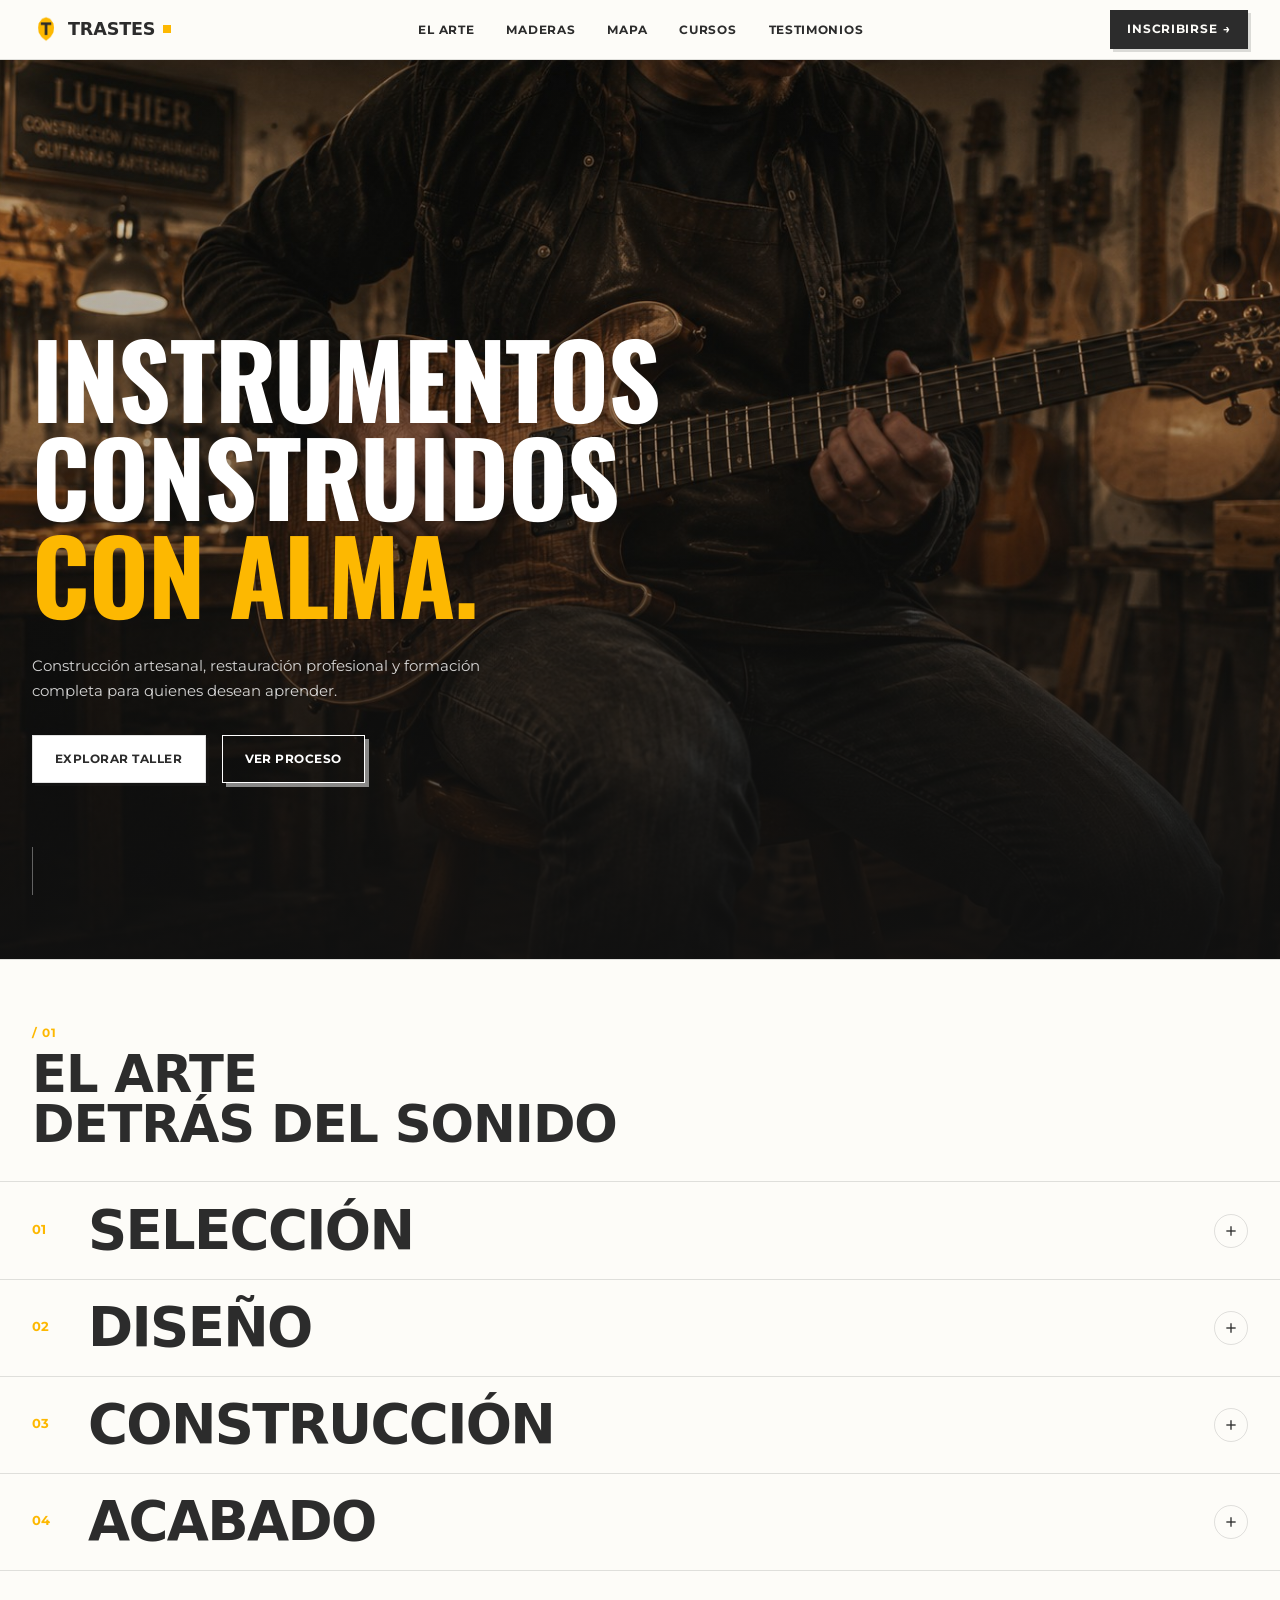
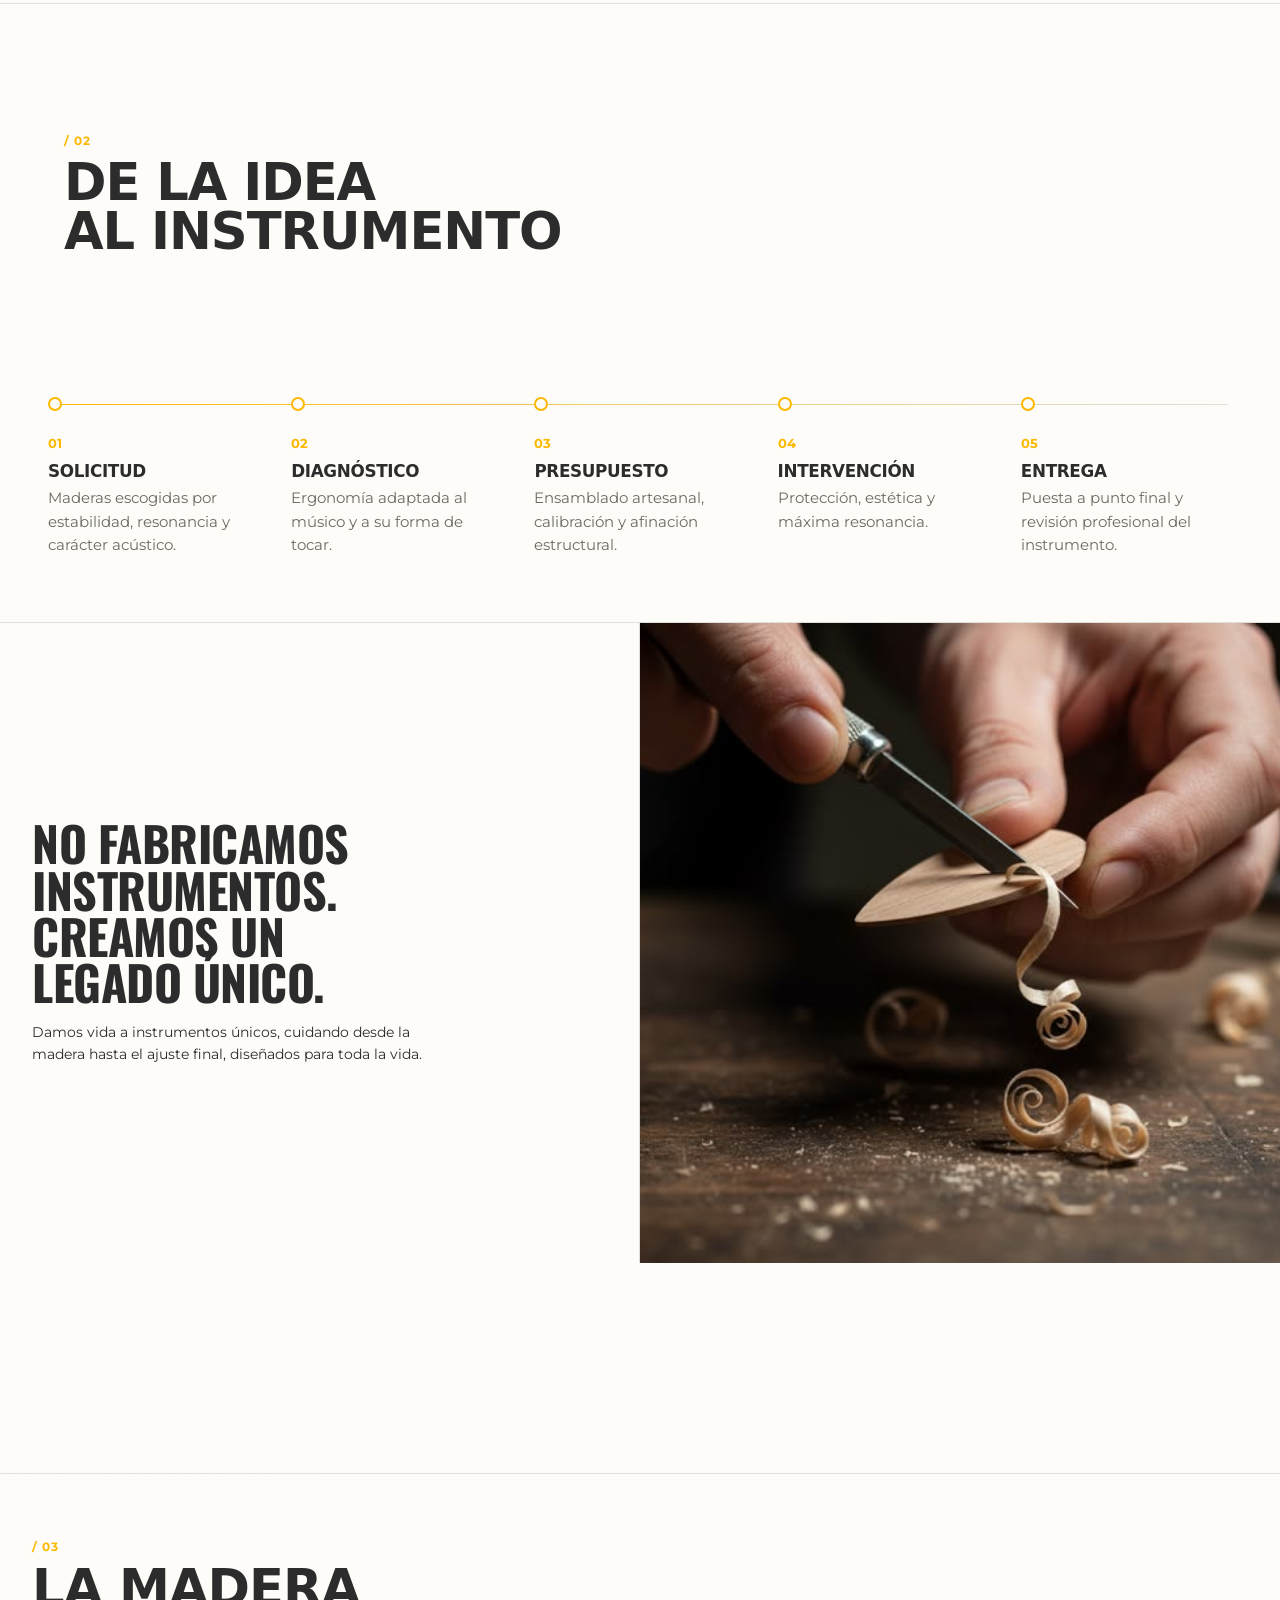
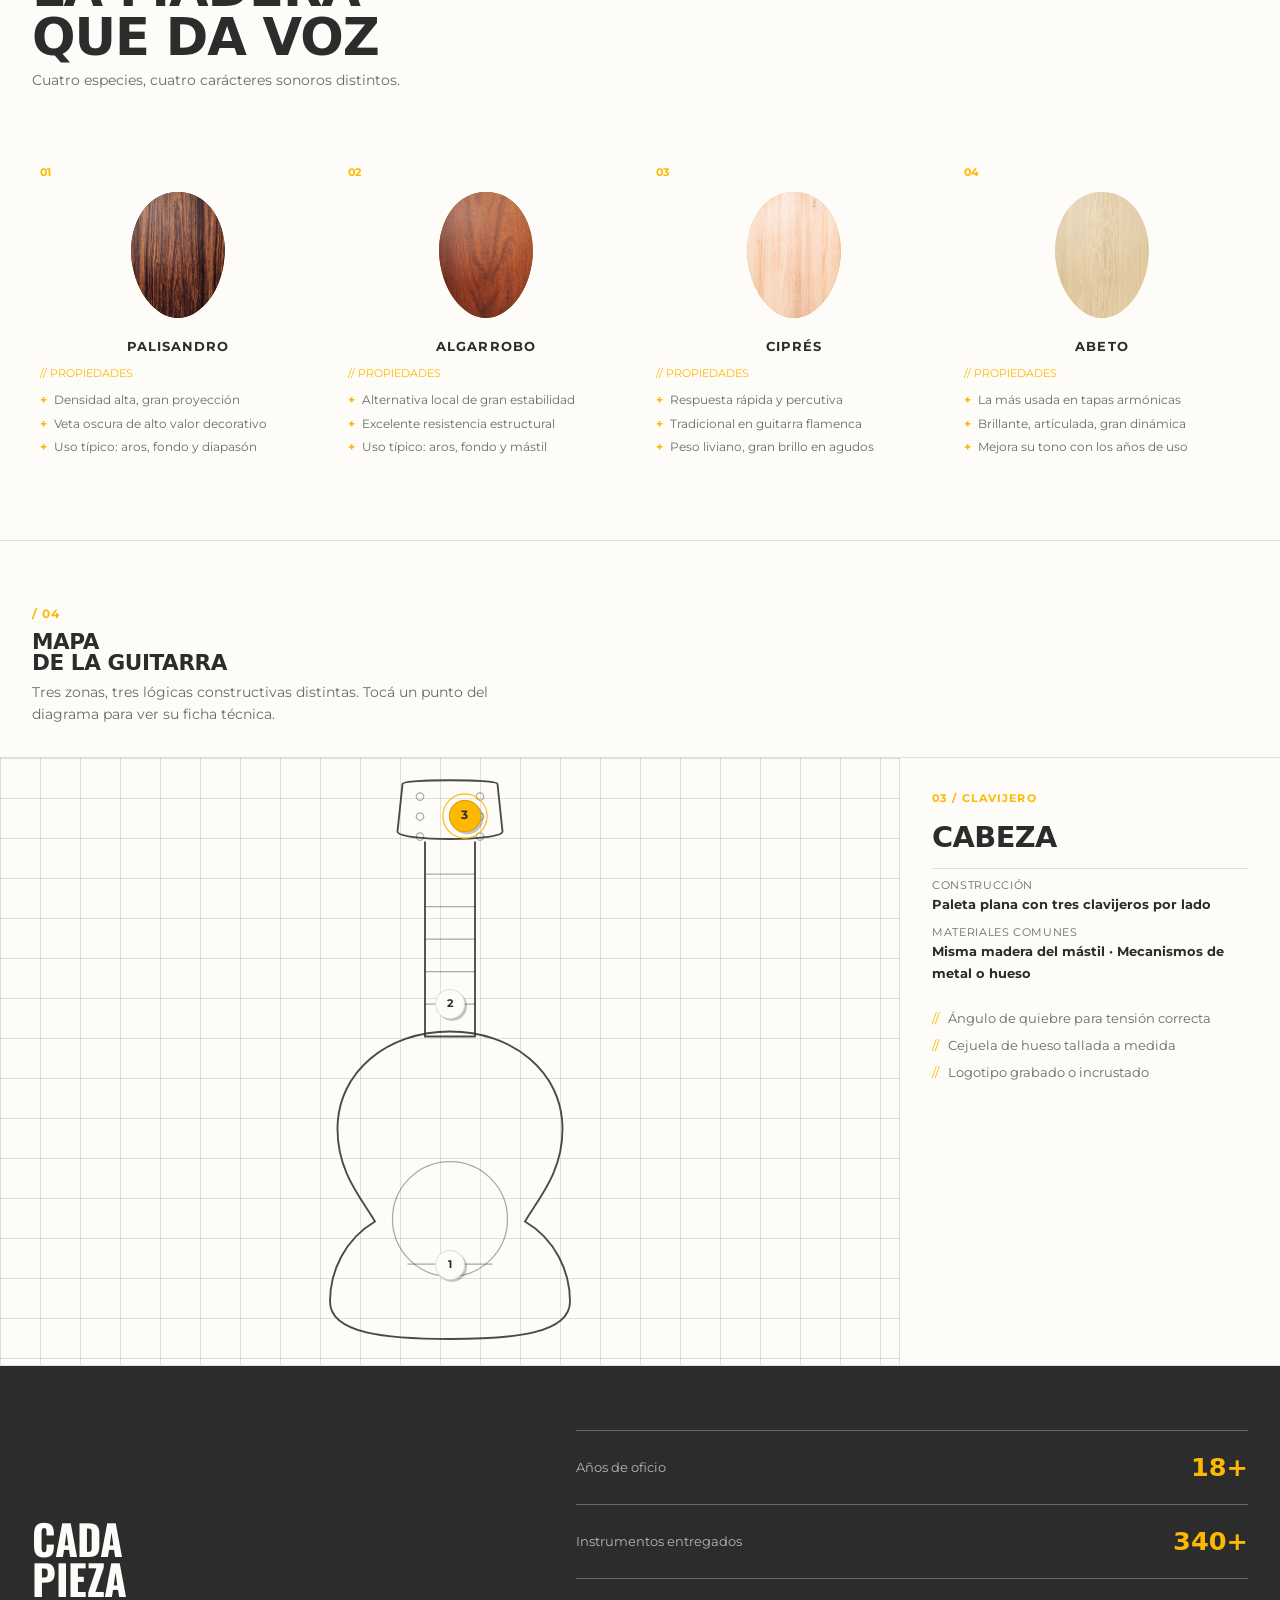
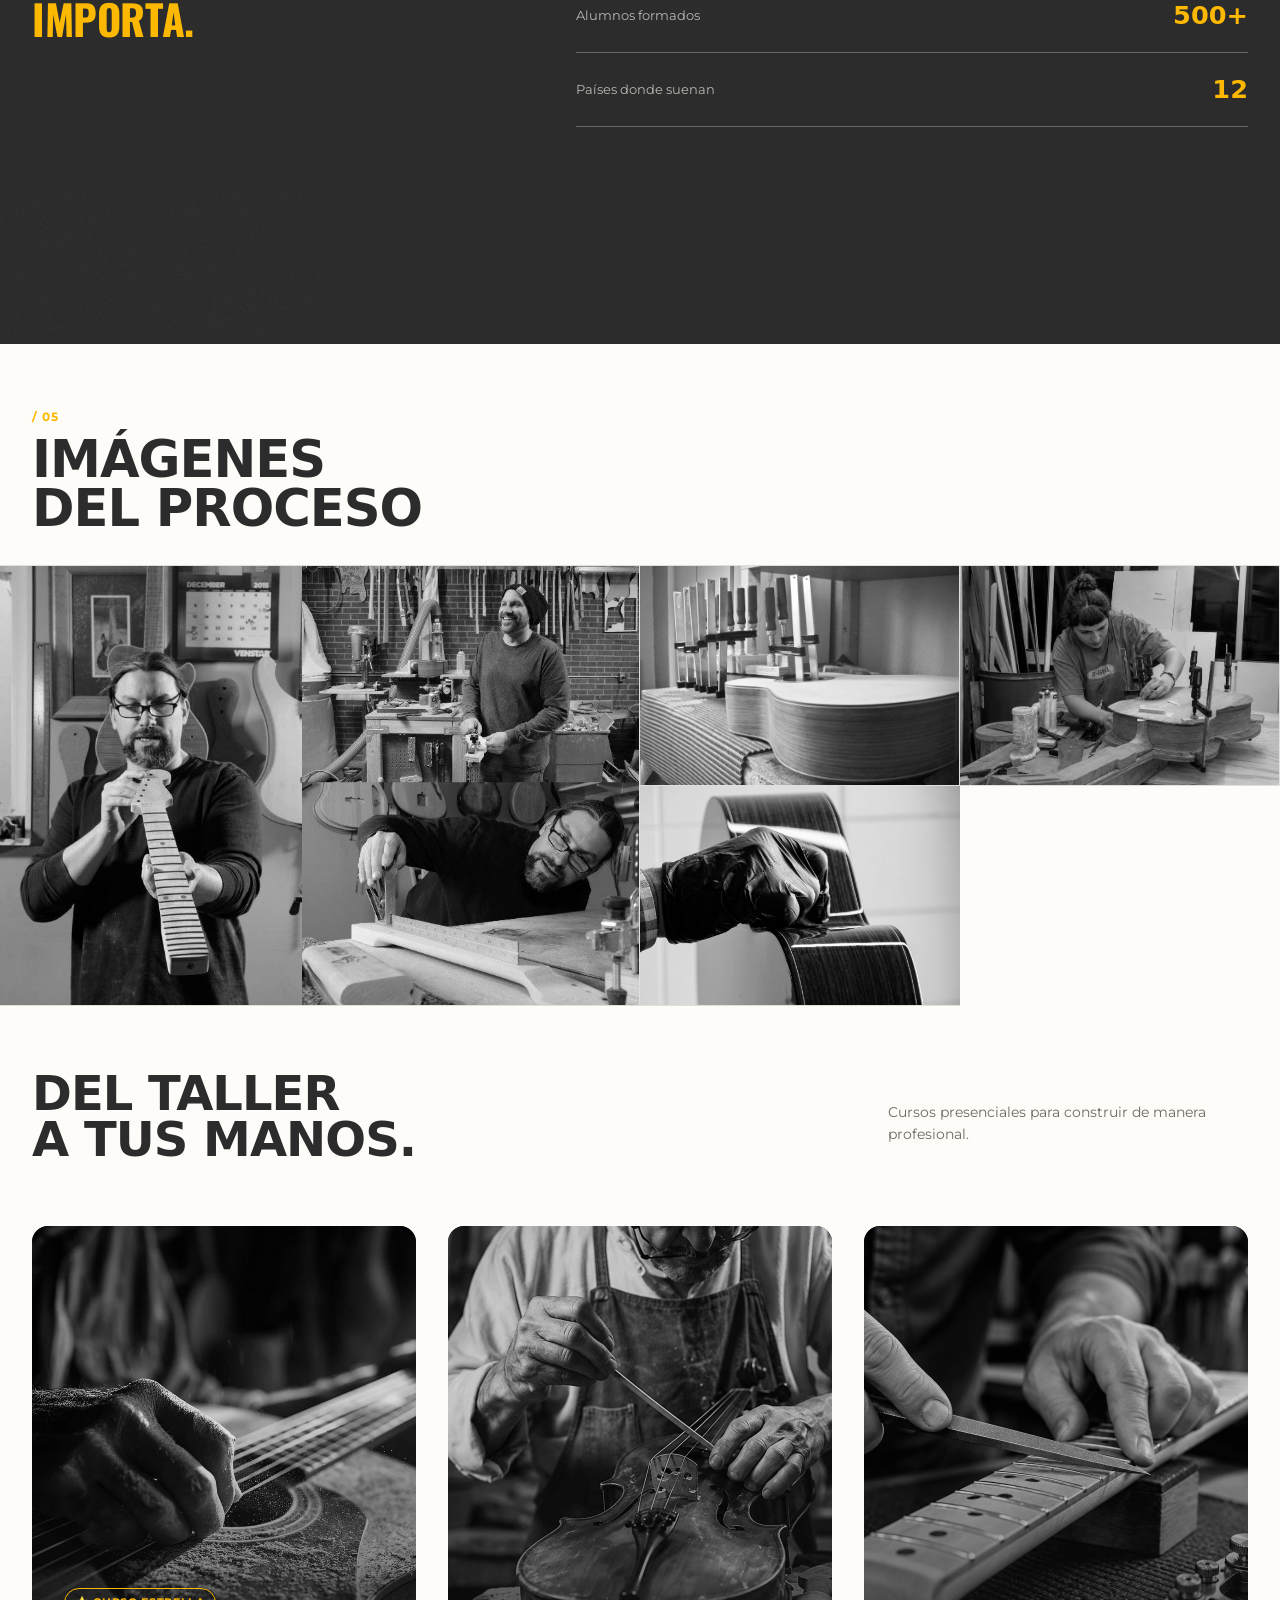
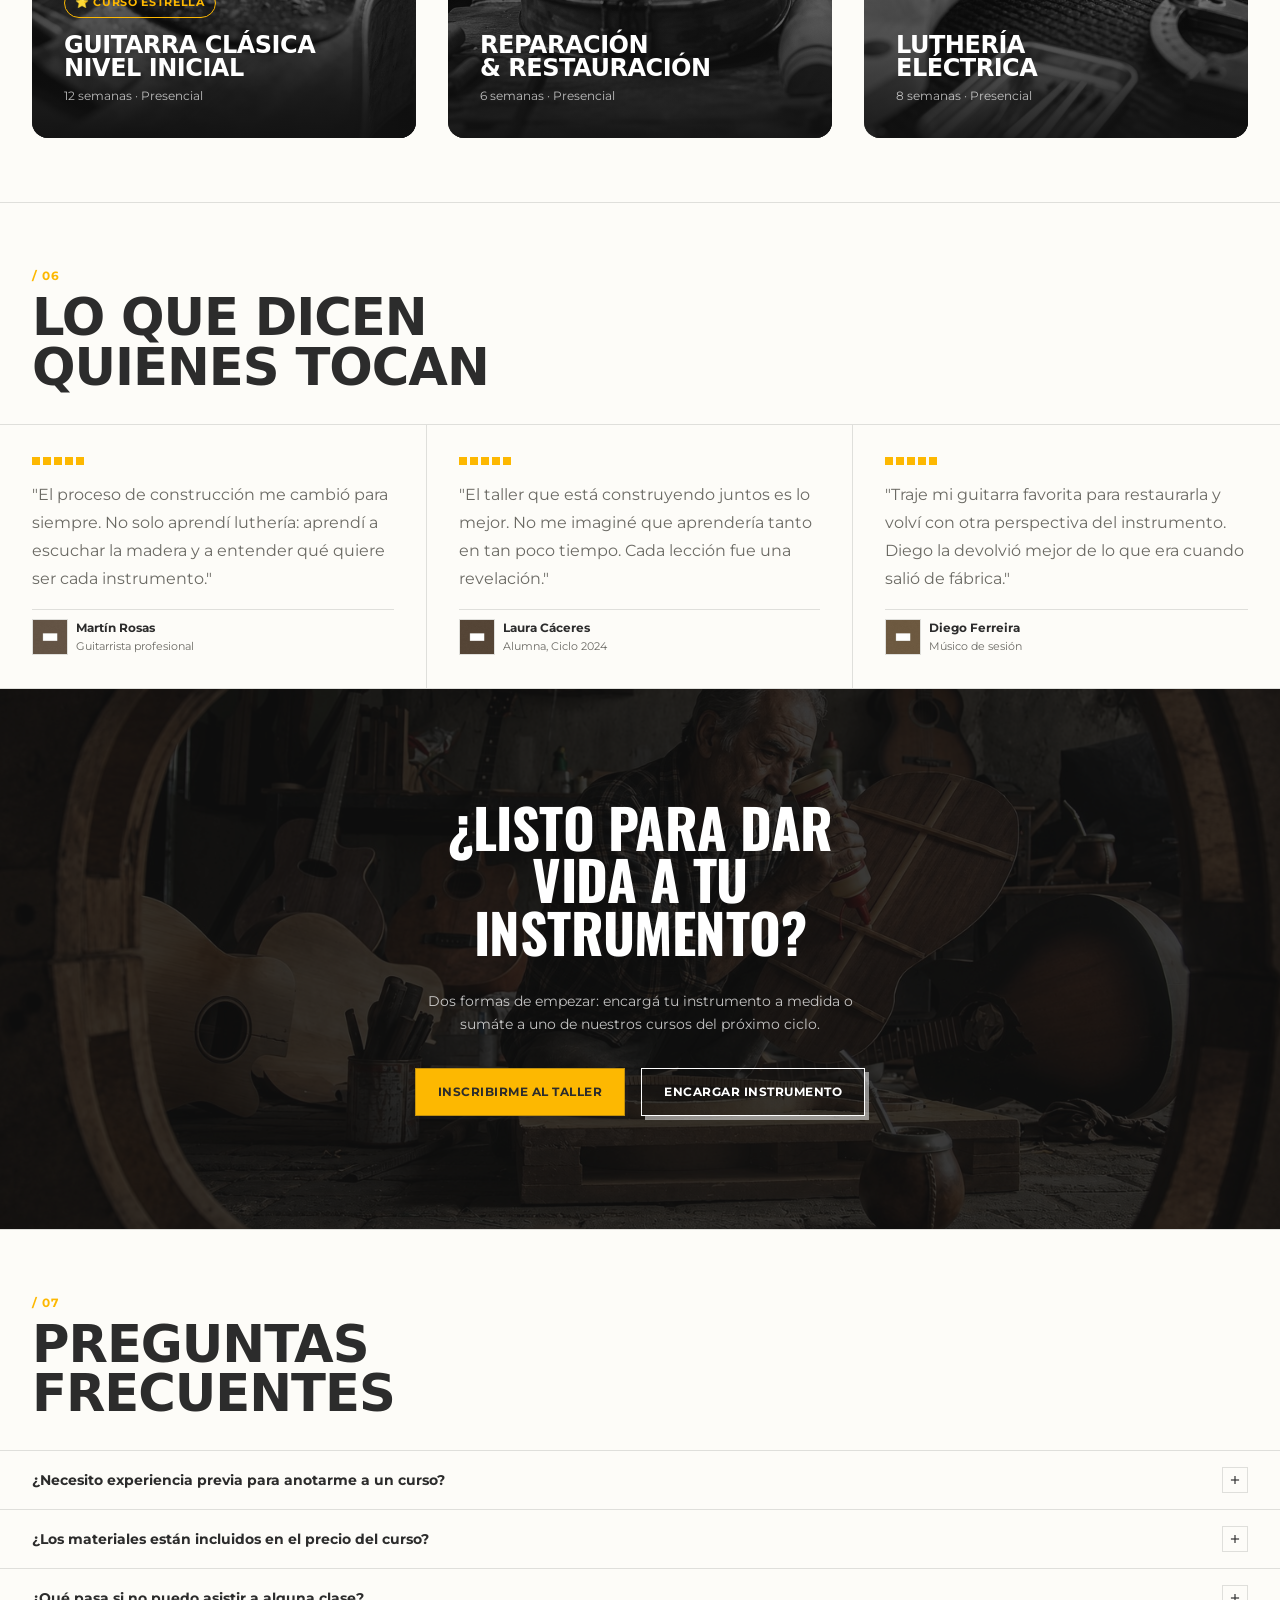
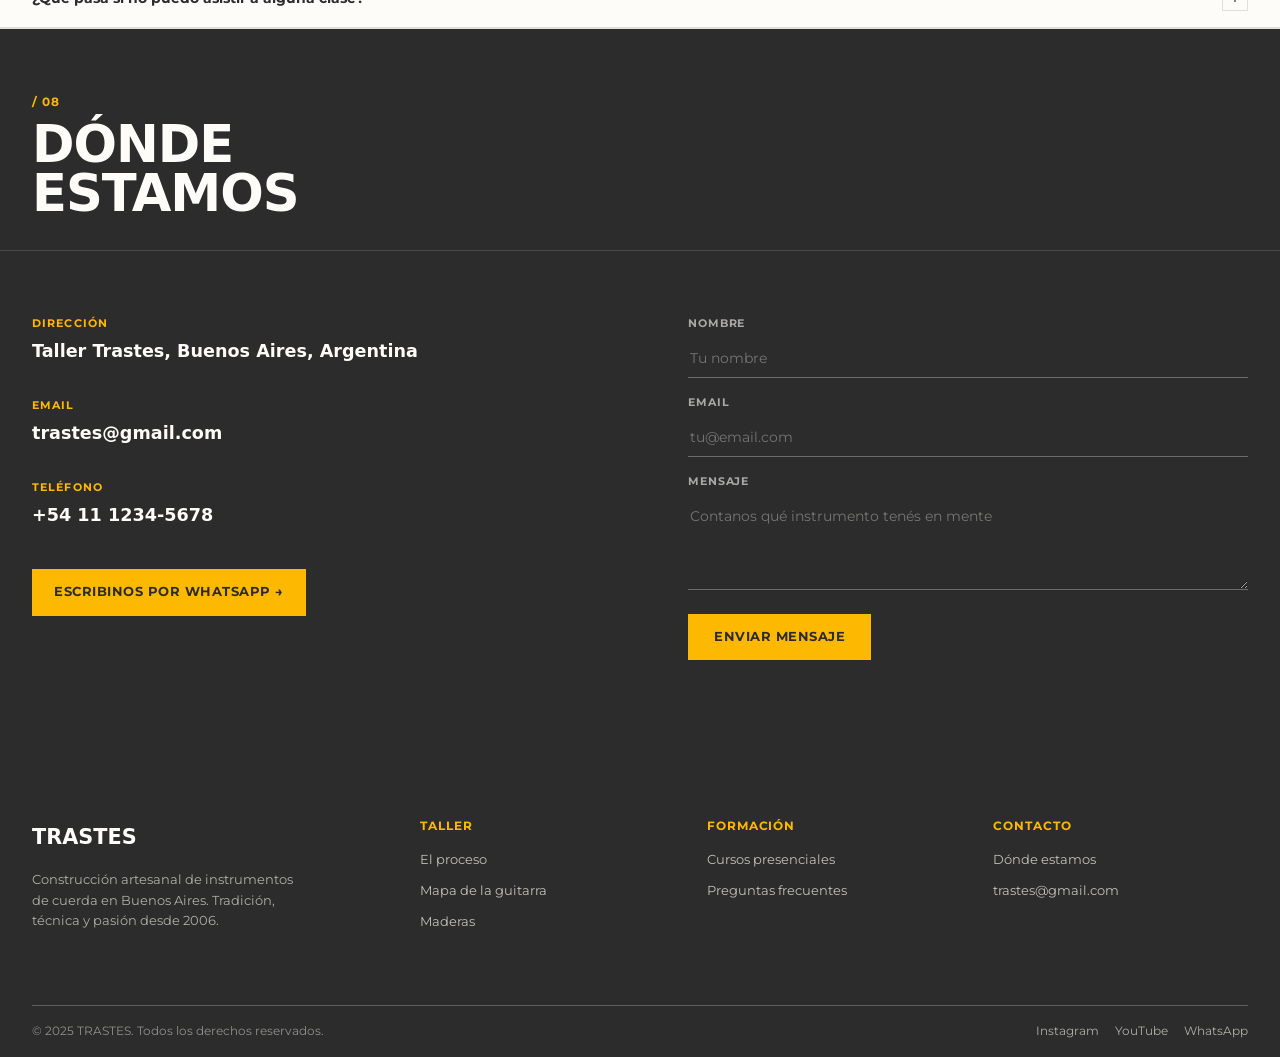
==== commit d790e53f: "Update index.html" ====
--- a/index.html
+++ b/index.html
@@ -670,7 +670,27 @@
   </section>
 
   <!-- ══════════════════════════════════════════
-       11. PREGUNTAS FRECUENTES
+       11. CTA BANNER
+  ══════════════════════════════════════════ -->
+  <section class="cta-section" aria-label="Llamada a la acción">
+    <div class="cta-banner reveal">
+      <div class="cta-banner__bg">
+        <img src="assets/images/proceso_03.jpg" alt="" role="presentation" loading="lazy" />
+      </div>
+      <div class="cta-banner__inner">
+        <h2>¿LISTO PARA DAR<br>VIDA A TU<br>INSTRUMENTO?</h2>
+        <p>Dos formas de empezar: encargá tu instrumento a medida o sumáte a uno de nuestros cursos del próximo ciclo.</p>
+        <div class="cta-banner__actions">
+          <a href="#cursos" class="btn btn-accent">Inscribirme al taller</a>
+          <a href="mailto:trastes@gmail.com" class="btn btn-outline-light">Encargar instrumento</a>
+        </div>
+      </div>
+    </div>
+  </section>
+
+
+  <!-- ══════════════════════════════════════════
+       12. PREGUNTAS FRECUENTES
   ══════════════════════════════════════════ -->
   <section class="faq" id="faq" aria-label="Preguntas frecuentes">
     <div class="faq__header reveal">
@@ -725,25 +745,6 @@
   </section>
 
   <!-- ══════════════════════════════════════════
-       12. CTA BANNER
-  ══════════════════════════════════════════ -->
-  <section class="cta-section" aria-label="Llamada a la acción">
-    <div class="cta-banner reveal">
-      <div class="cta-banner__bg">
-        <img src="assets/images/proceso_03.jpg" alt="" role="presentation" loading="lazy" />
-      </div>
-      <div class="cta-banner__inner">
-        <h2>¿LISTO PARA DAR<br>VIDA A TU<br>INSTRUMENTO?</h2>
-        <p>Dos formas de empezar: encargá tu instrumento a medida o sumáte a uno de nuestros cursos del próximo ciclo.</p>
-        <div class="cta-banner__actions">
-          <a href="#cursos" class="btn btn-accent">Inscribirme al taller</a>
-          <a href="mailto:trastes@gmail.com" class="btn btn-outline-light">Encargar instrumento</a>
-        </div>
-      </div>
-    </div>
-  </section>
-
-  <!-- ══════════════════════════════════════════
        13. CONTACTO / DÓNDE ESTAMOS
   ══════════════════════════════════════════ -->
   <section class="contacto" id="contacto" aria-label="Contacto">
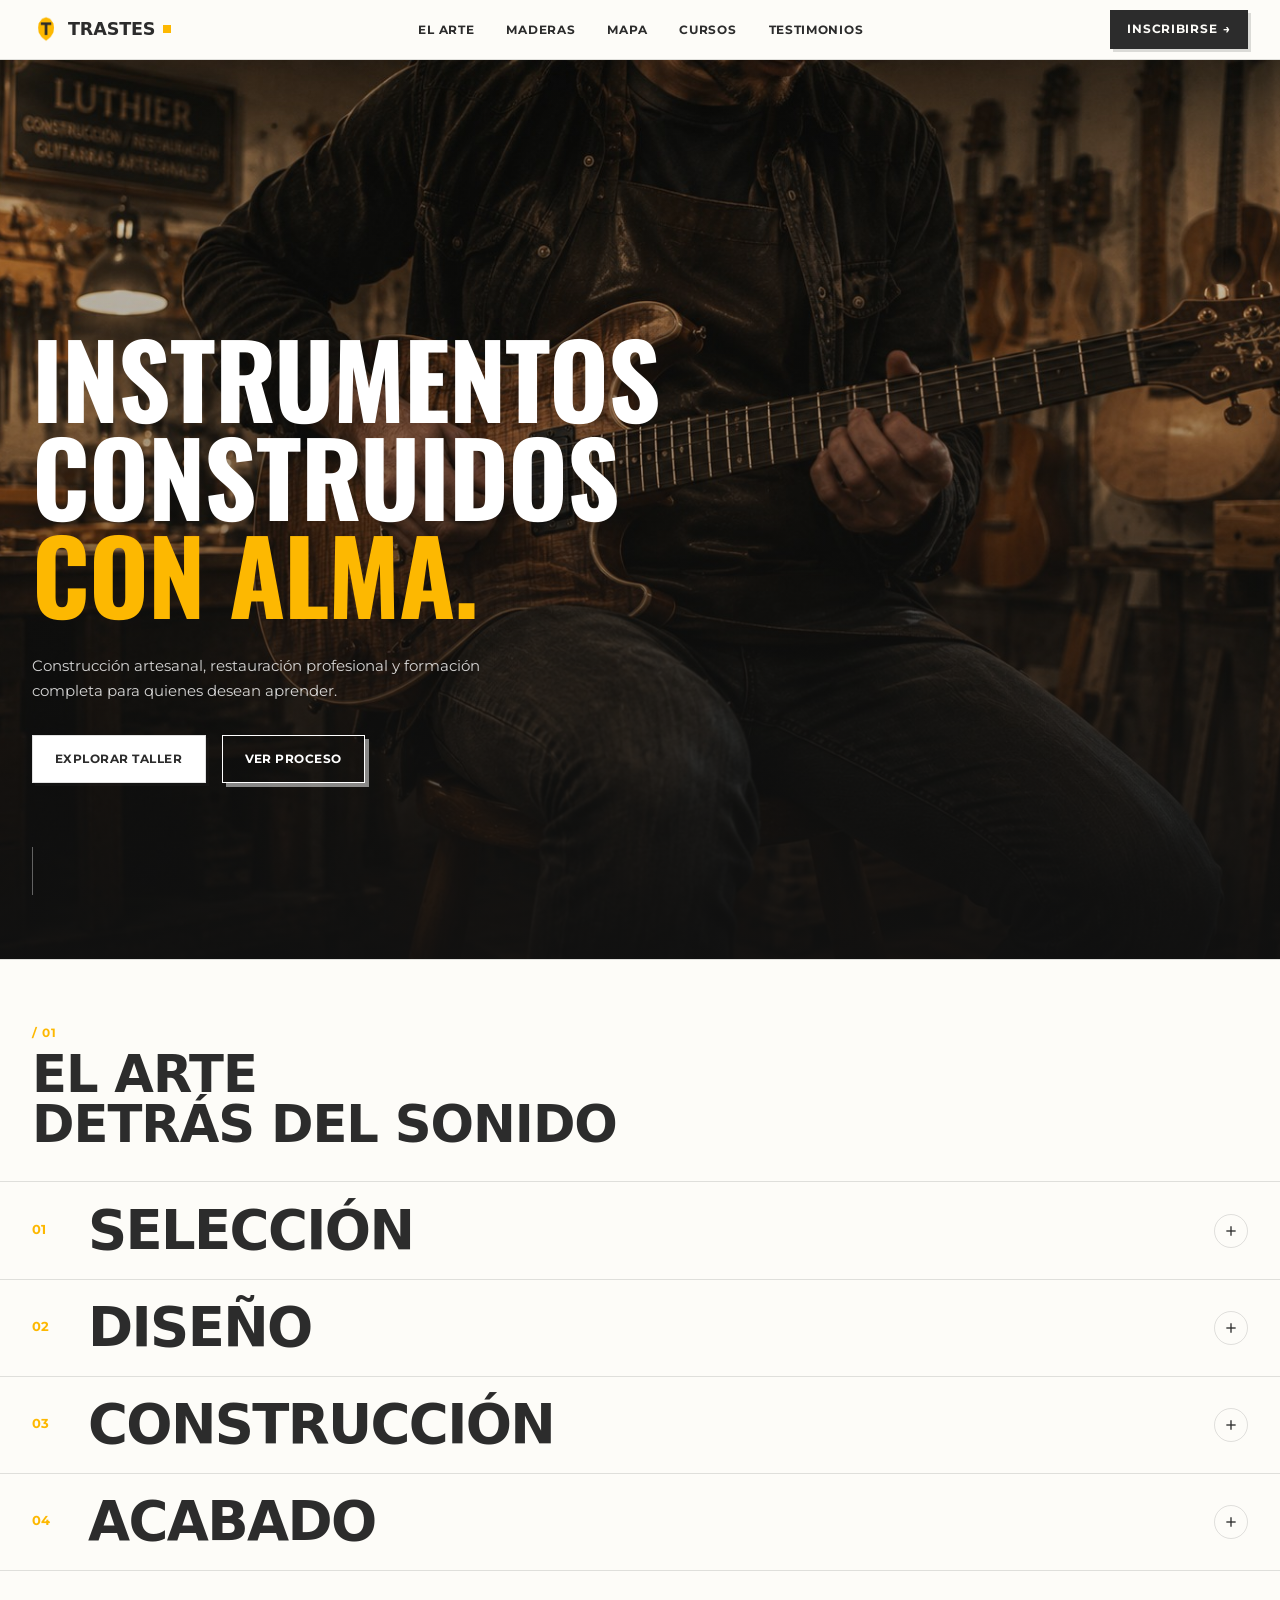
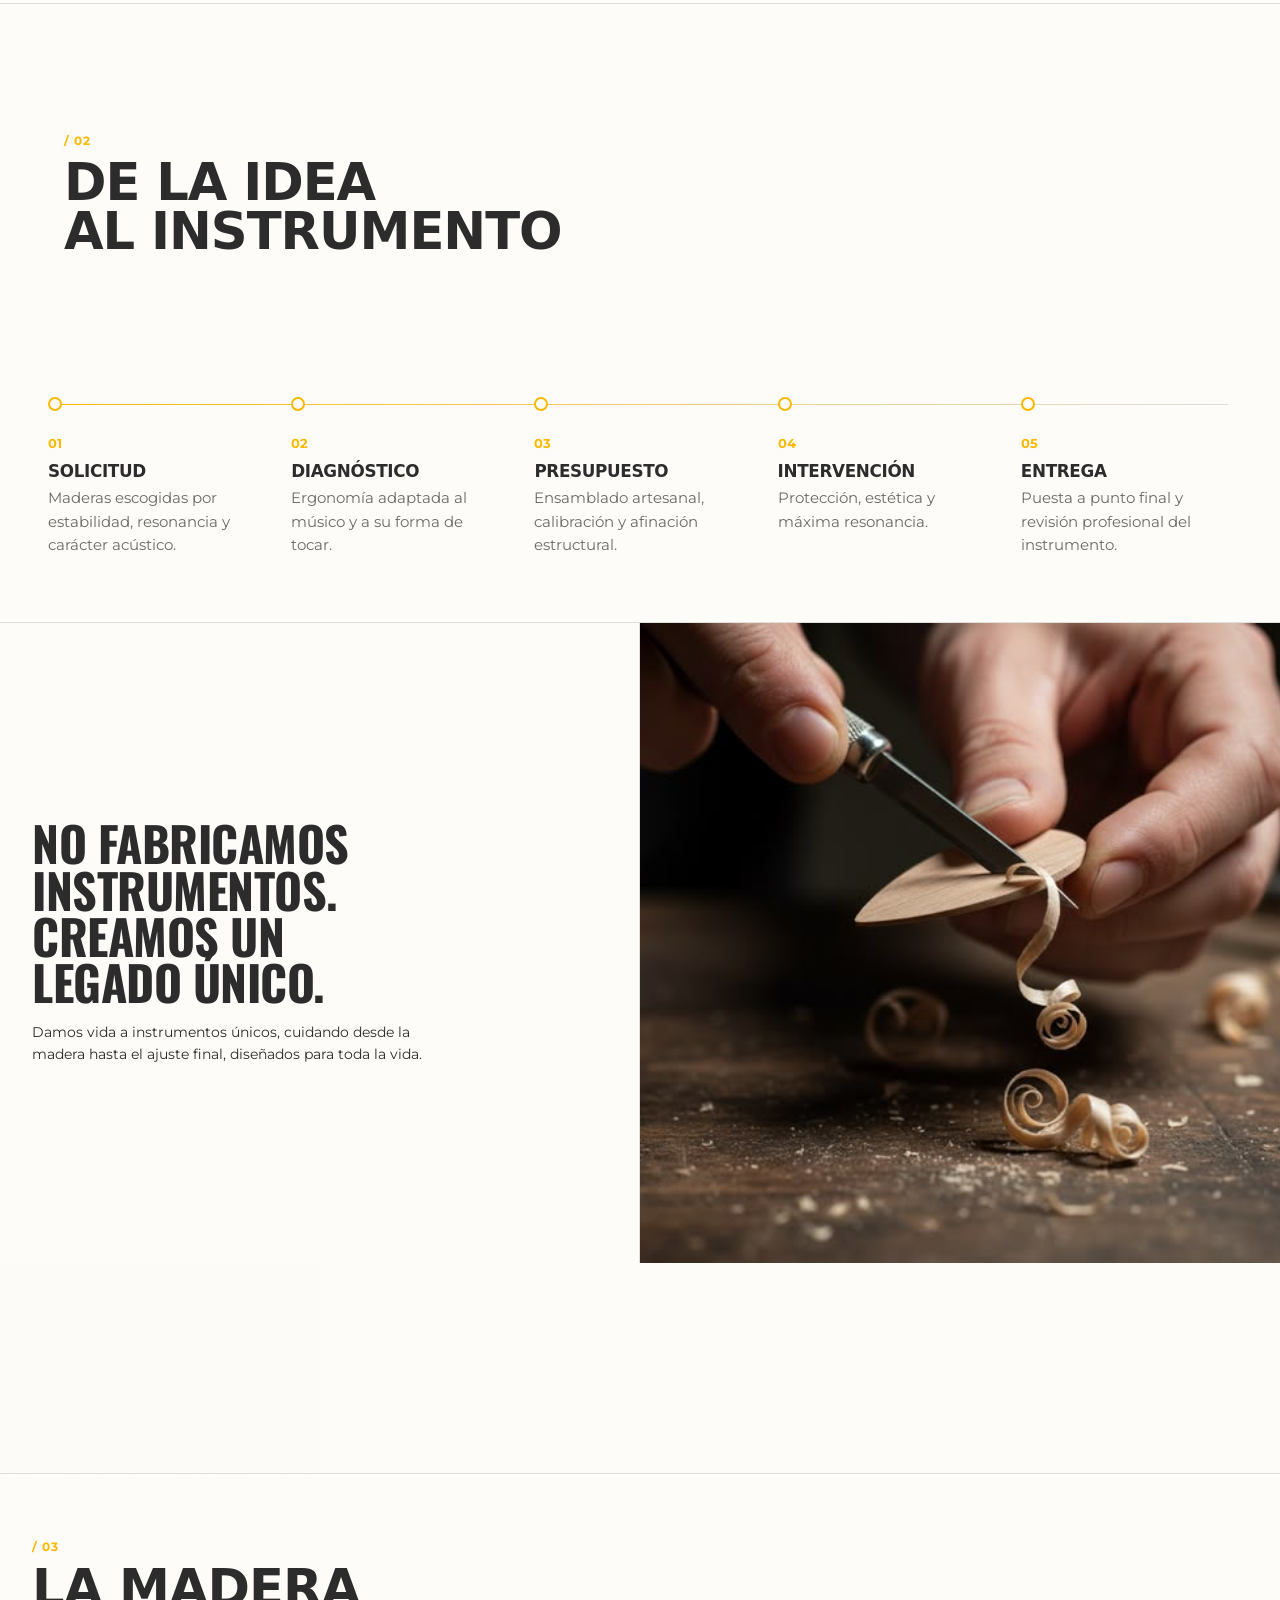
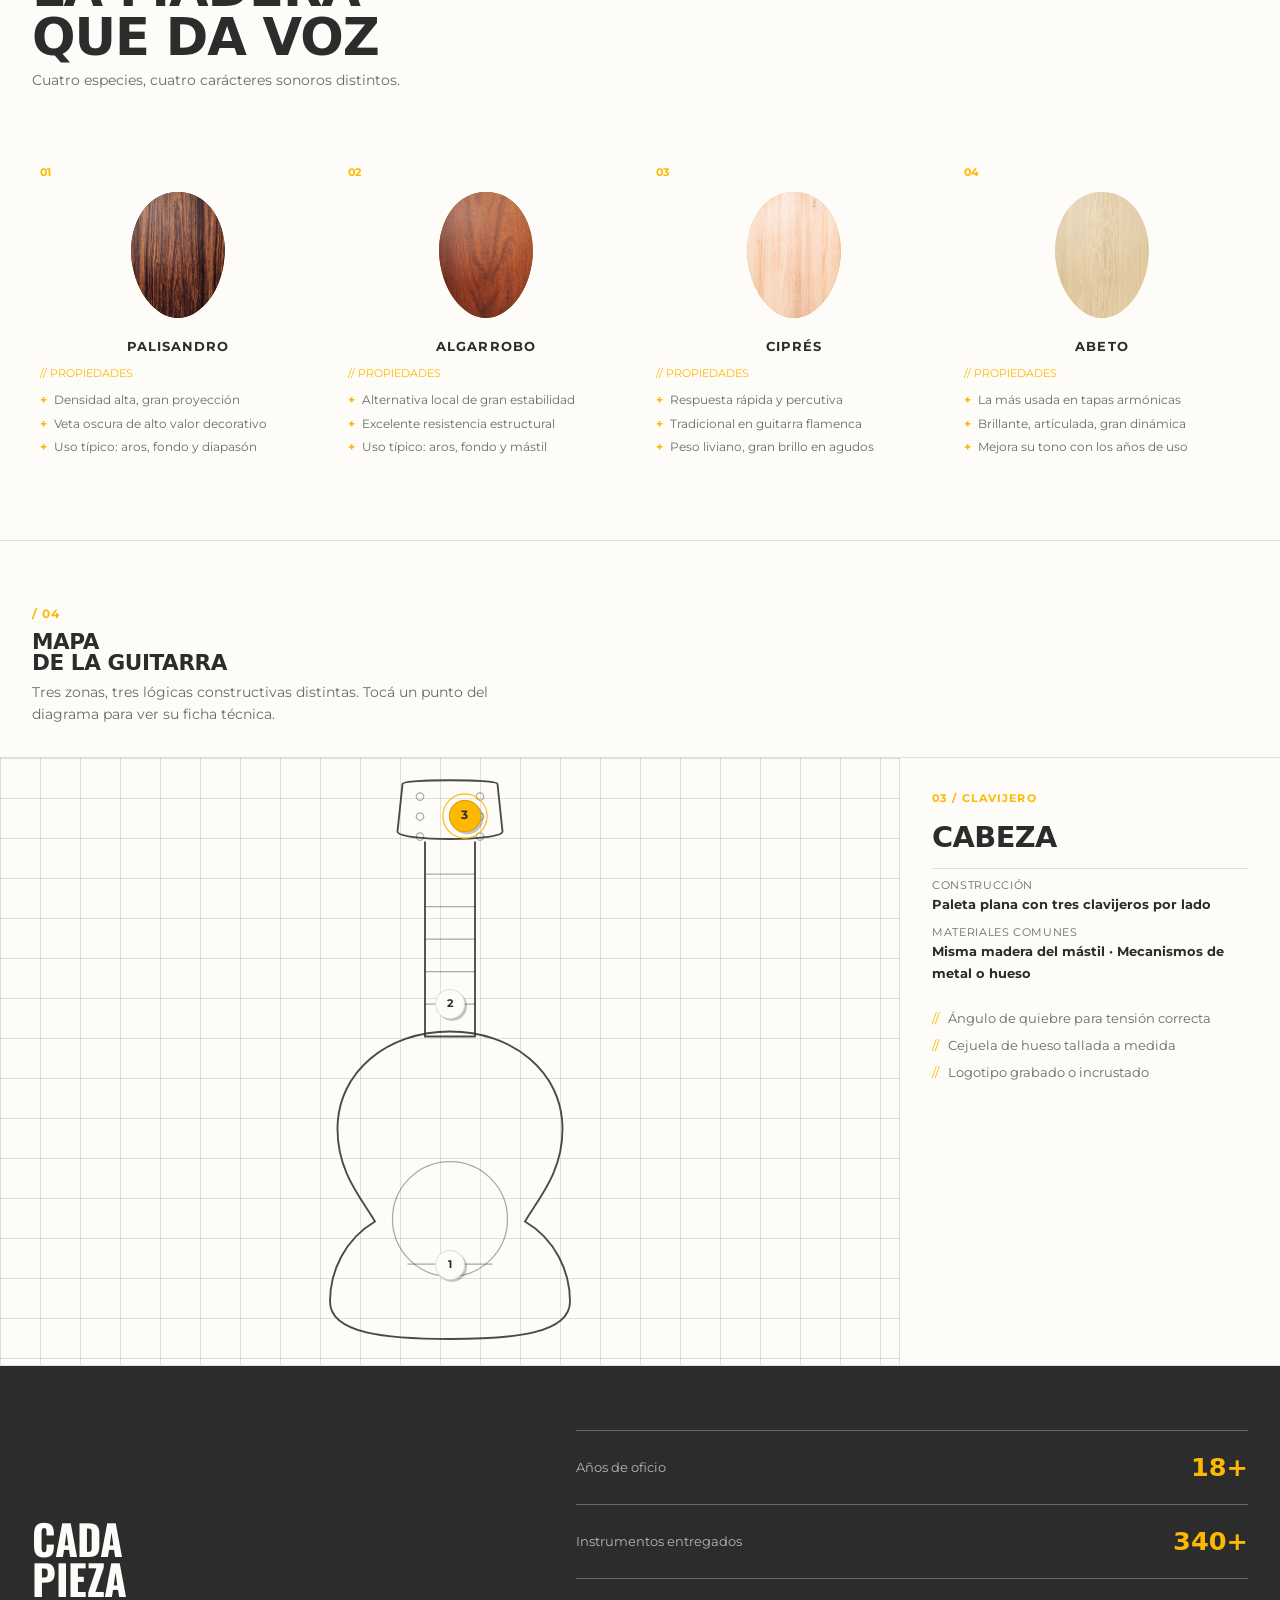
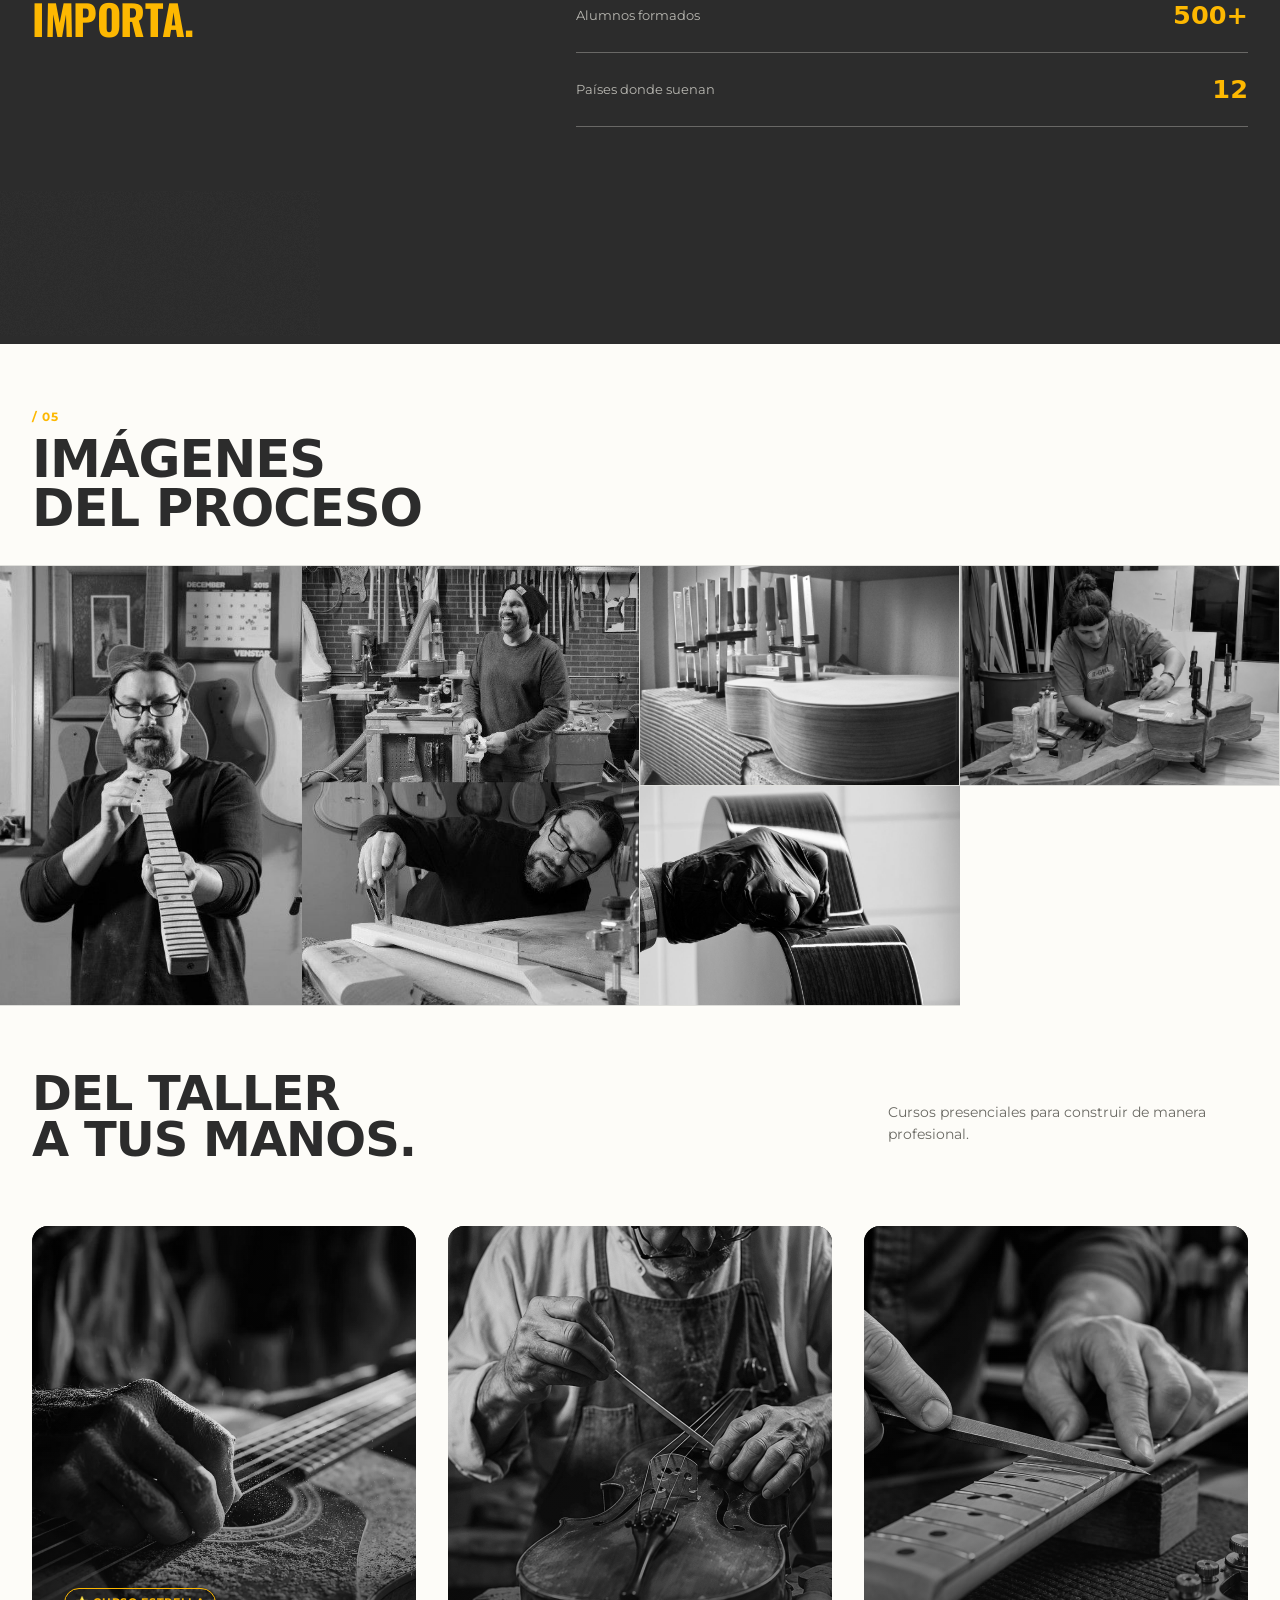
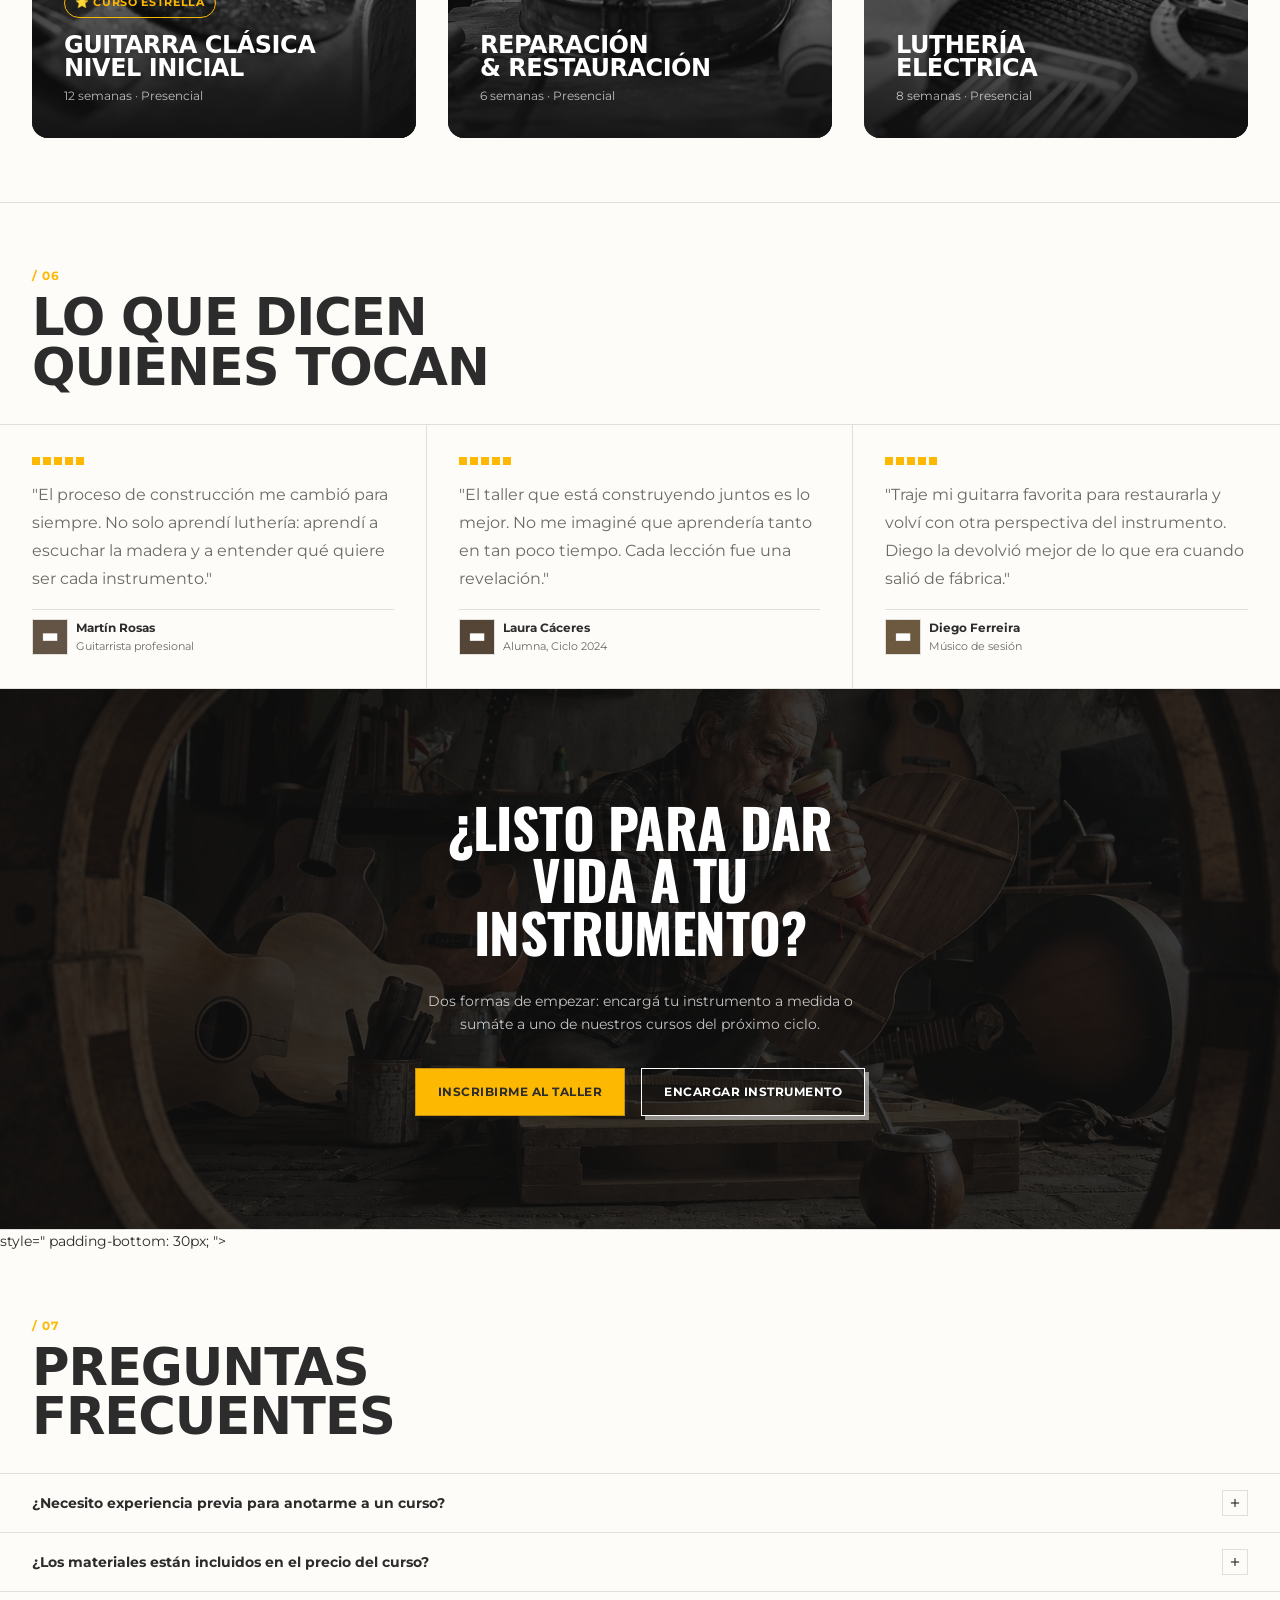
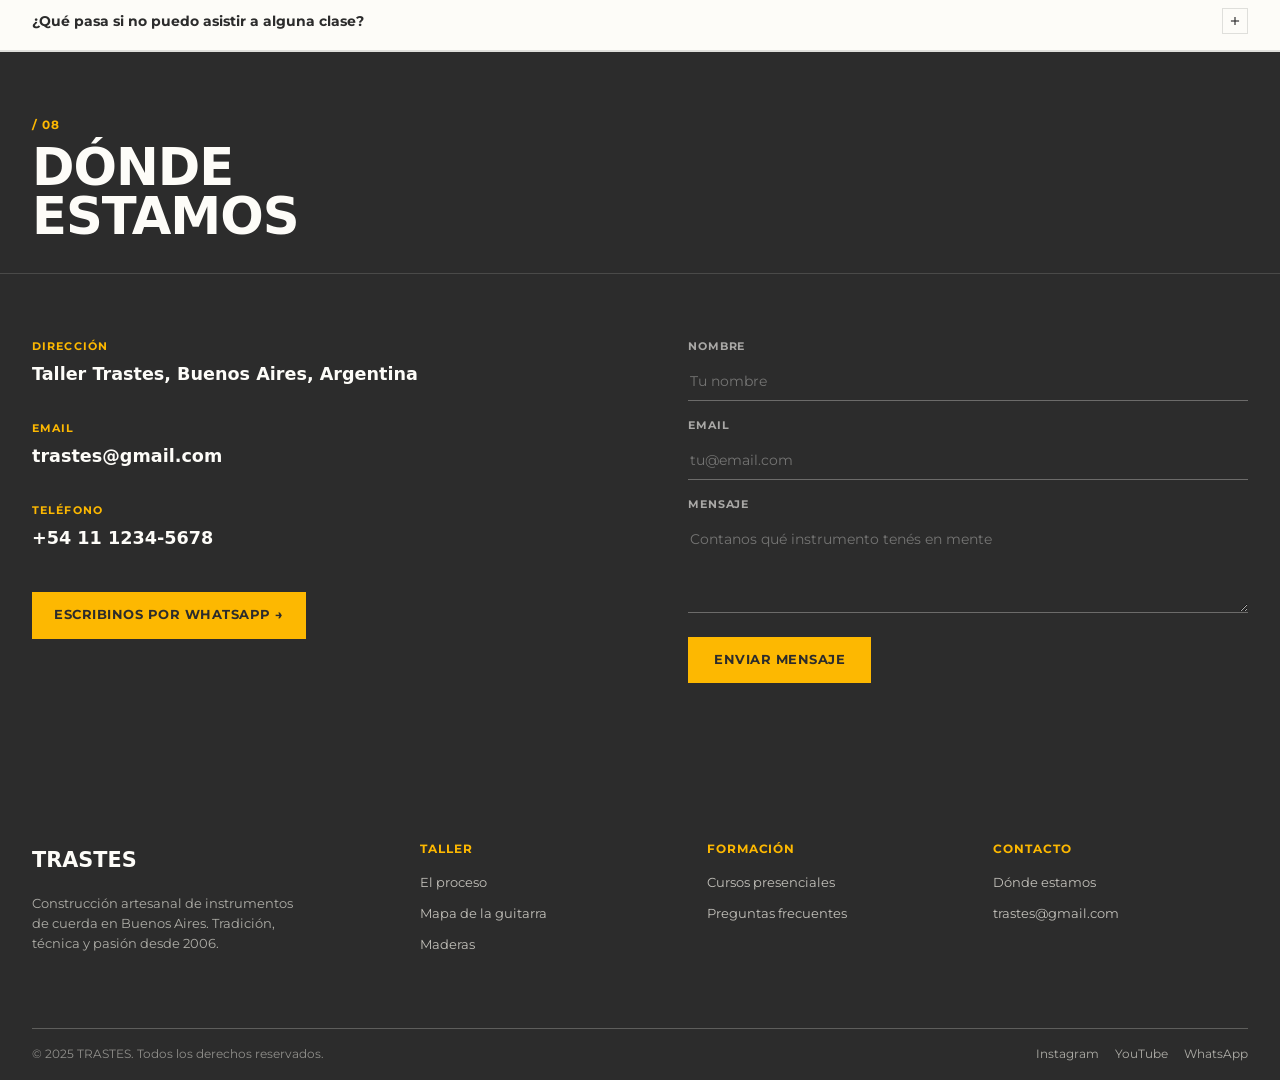
==== commit fb40fbc6: "s" ====
--- a/index.html
+++ b/index.html
@@ -692,7 +692,9 @@
   <!-- ══════════════════════════════════════════
        12. PREGUNTAS FRECUENTES
   ══════════════════════════════════════════ -->
-  <section class="faq" id="faq" aria-label="Preguntas frecuentes">
+  <section class="faq" id="faq" aria-label="Preguntas frecuentes"> style="
+    padding-bottom: 30px;
+">
     <div class="faq__header reveal">
       <p class="label-num">/ 07</p>
       <h2>PREGUNTAS<br>FRECUENTES</h2>
--- a/css/styles.css
+++ b/css/styles.css
@@ -306,7 +306,7 @@
 .arte__item.open .arte__item-header{ background: rgba(255,65,23,0.06); }
 .arte__item-num{ font-size: 0.8rem; color: var(--accent); font-weight: 700; min-width: 24px; }
 .arte__item-title{
-  font-family: var(--font-display); font-weight: 900; text-transform: uppercase;
+  font-family: var(--font-display); font-weight: 600; text-transform: uppercase;
   font-size: clamp(1.7rem, 5vw, 3.4rem);
   letter-spacing: -0.03em;
   line-height: 1;
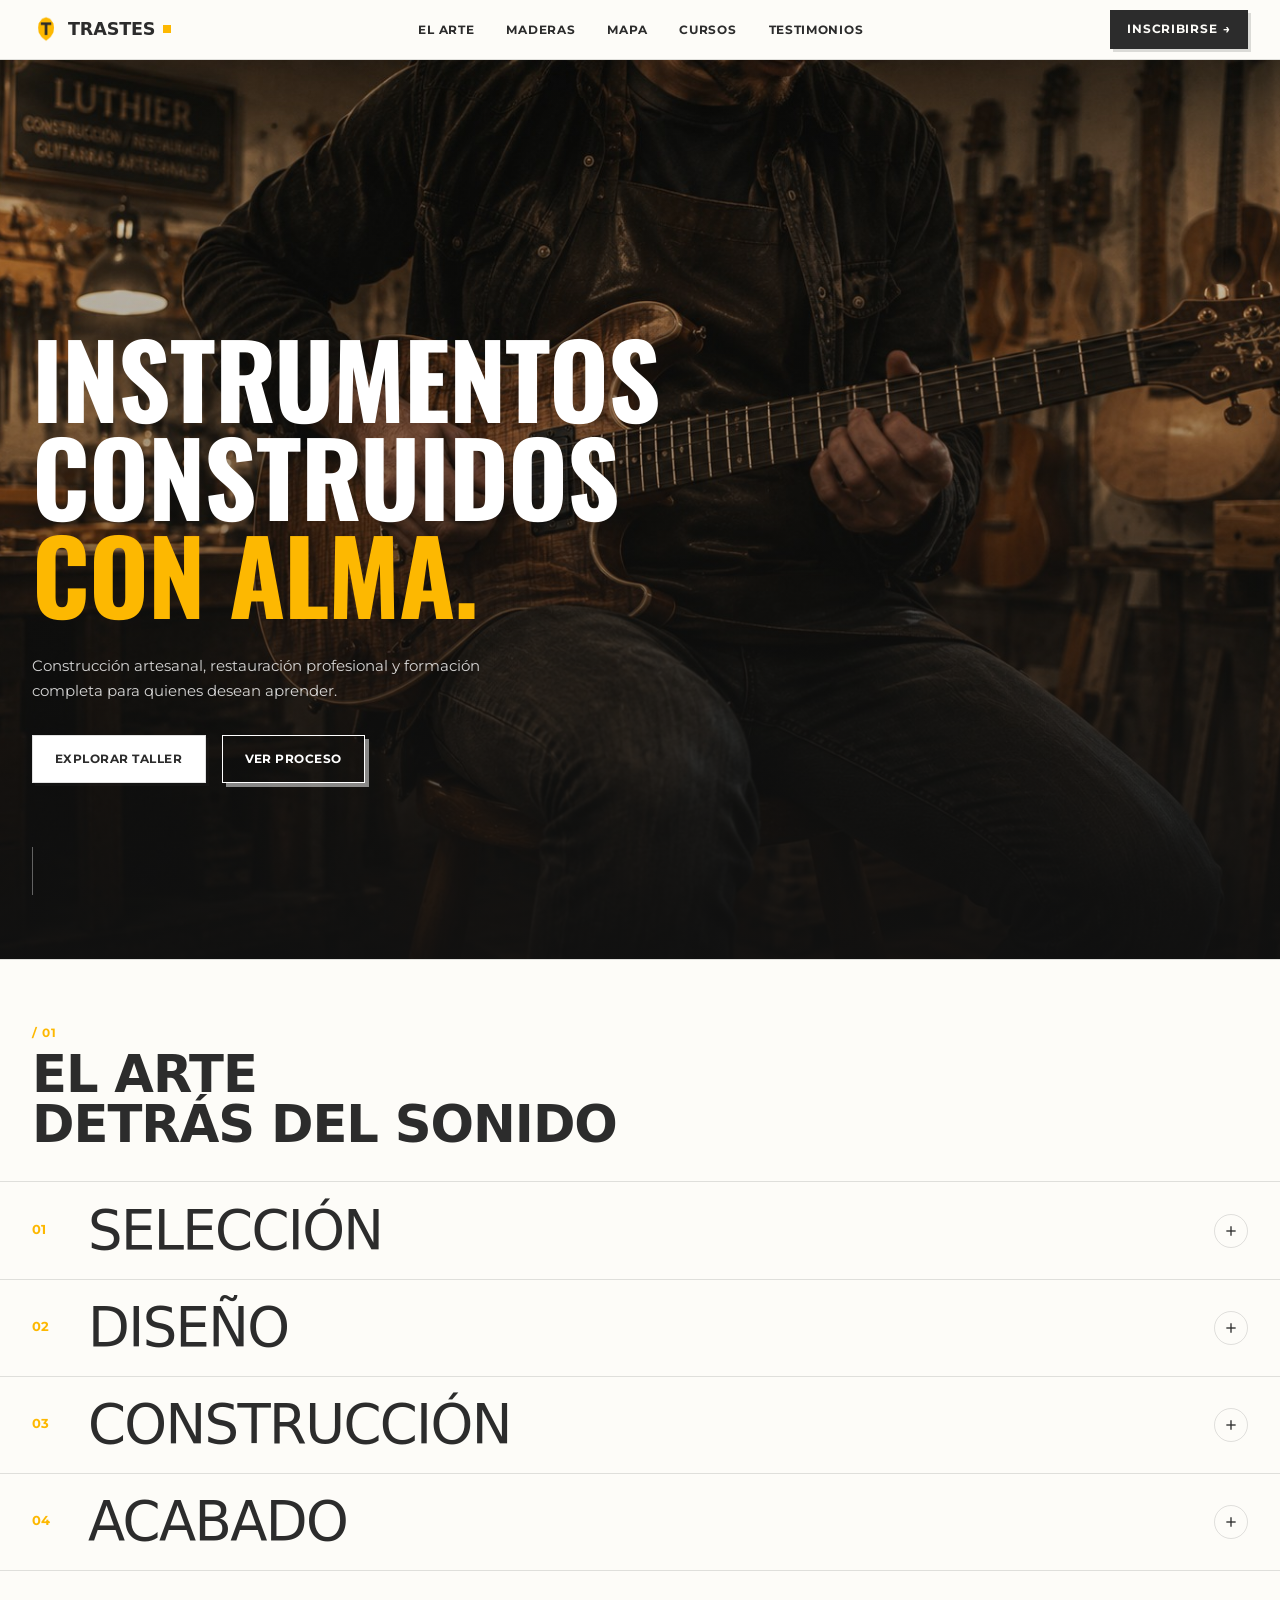
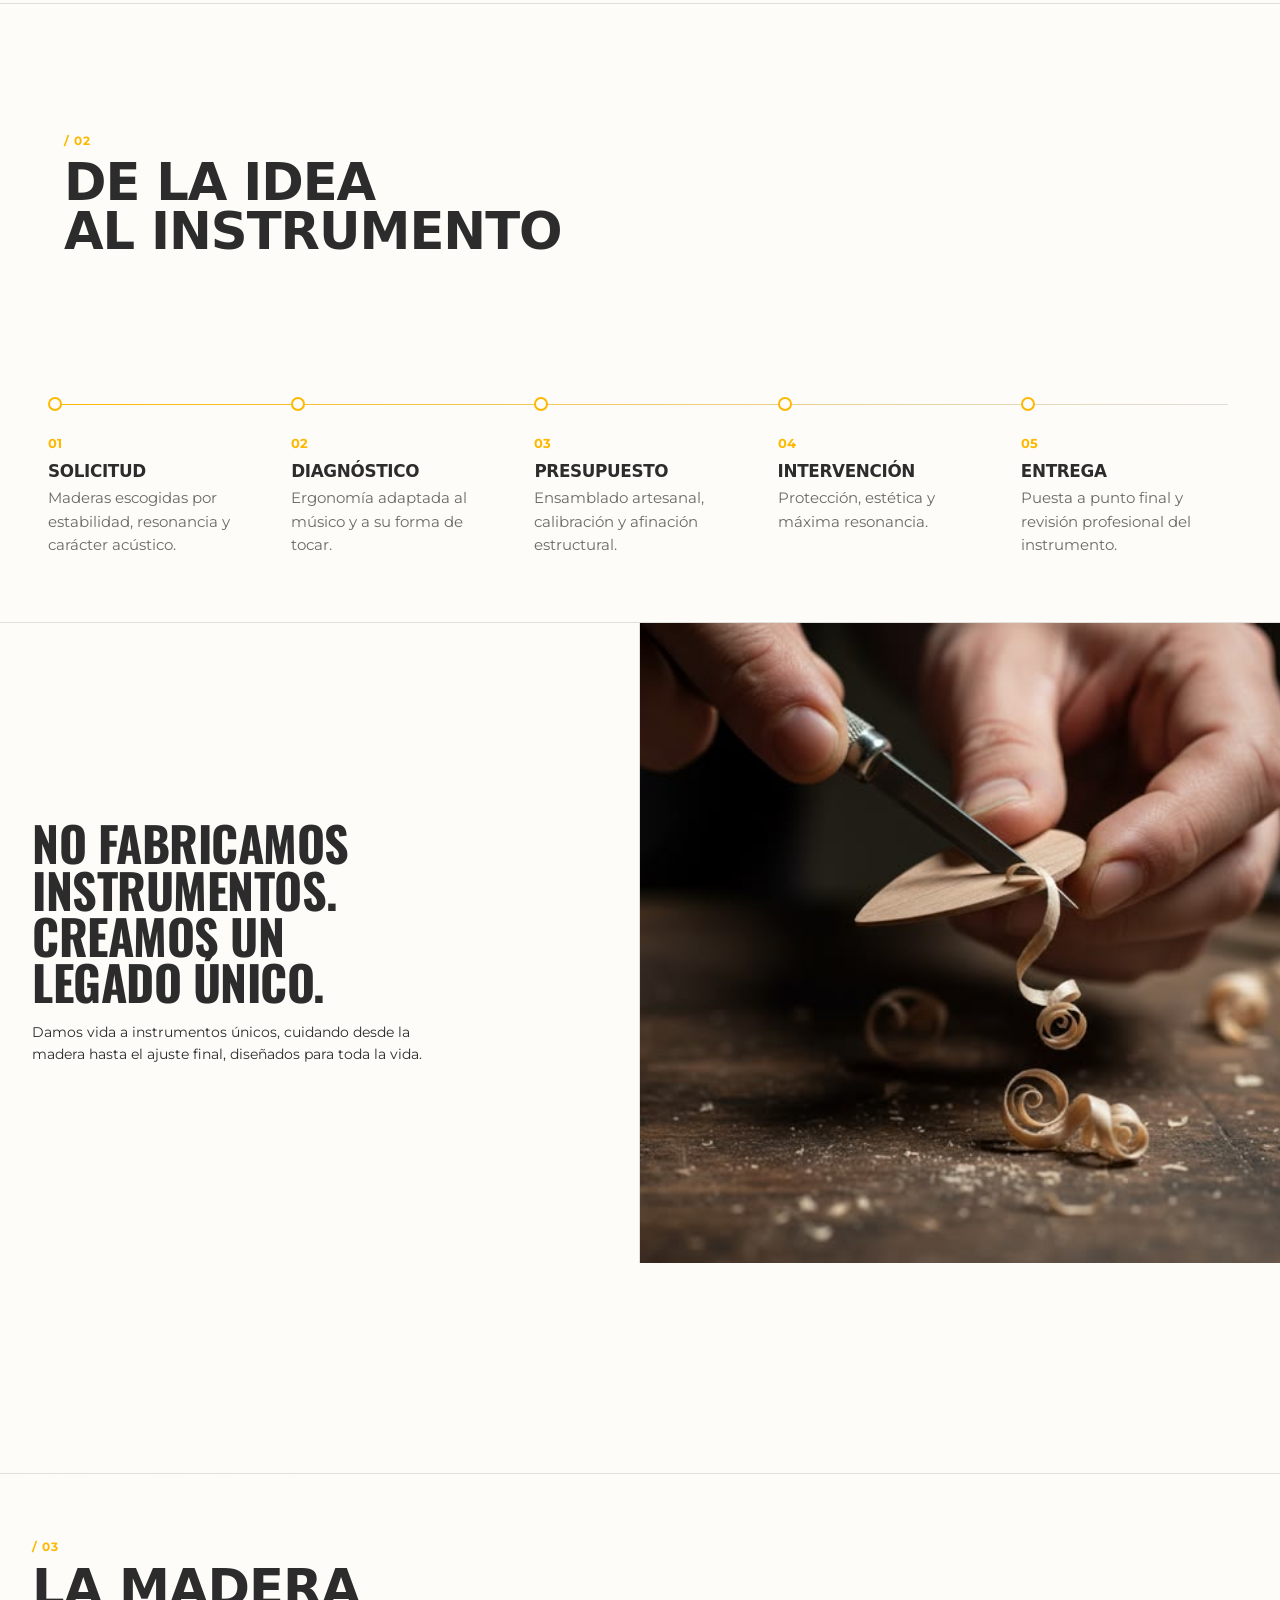
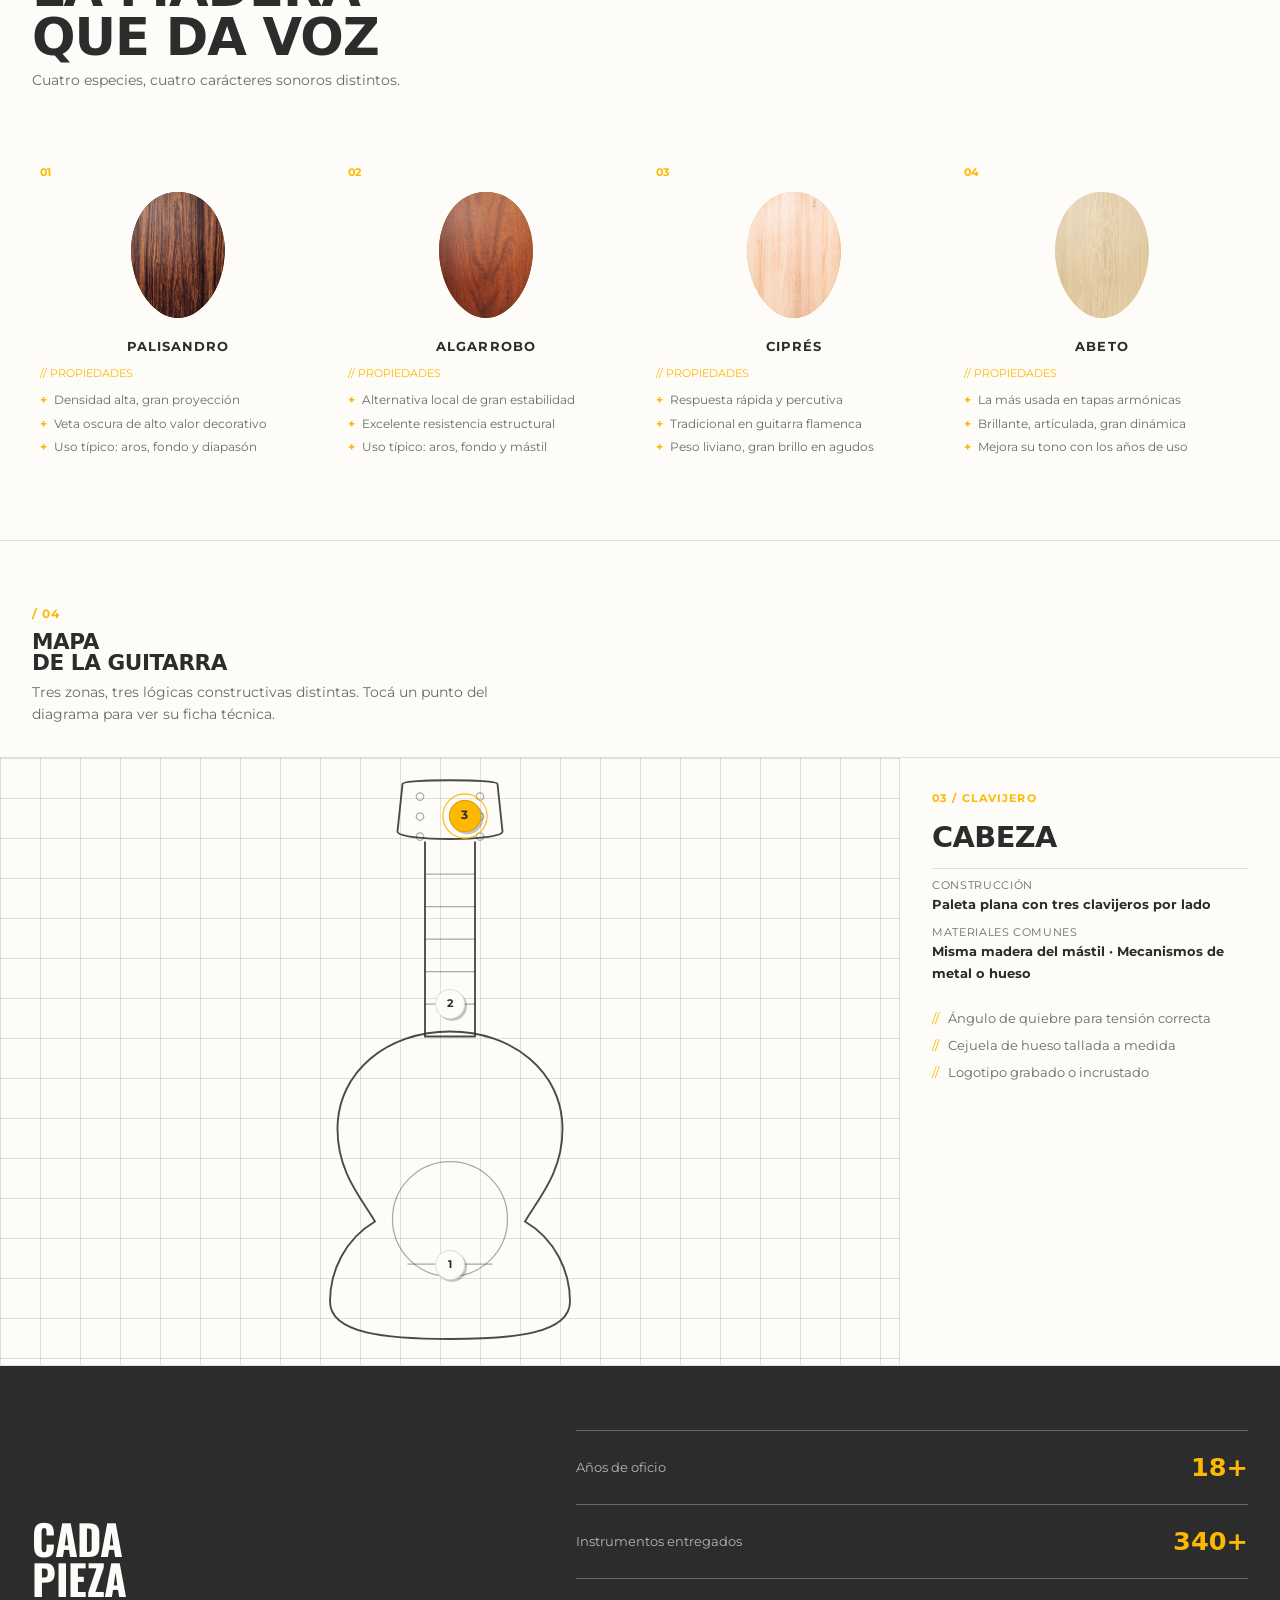
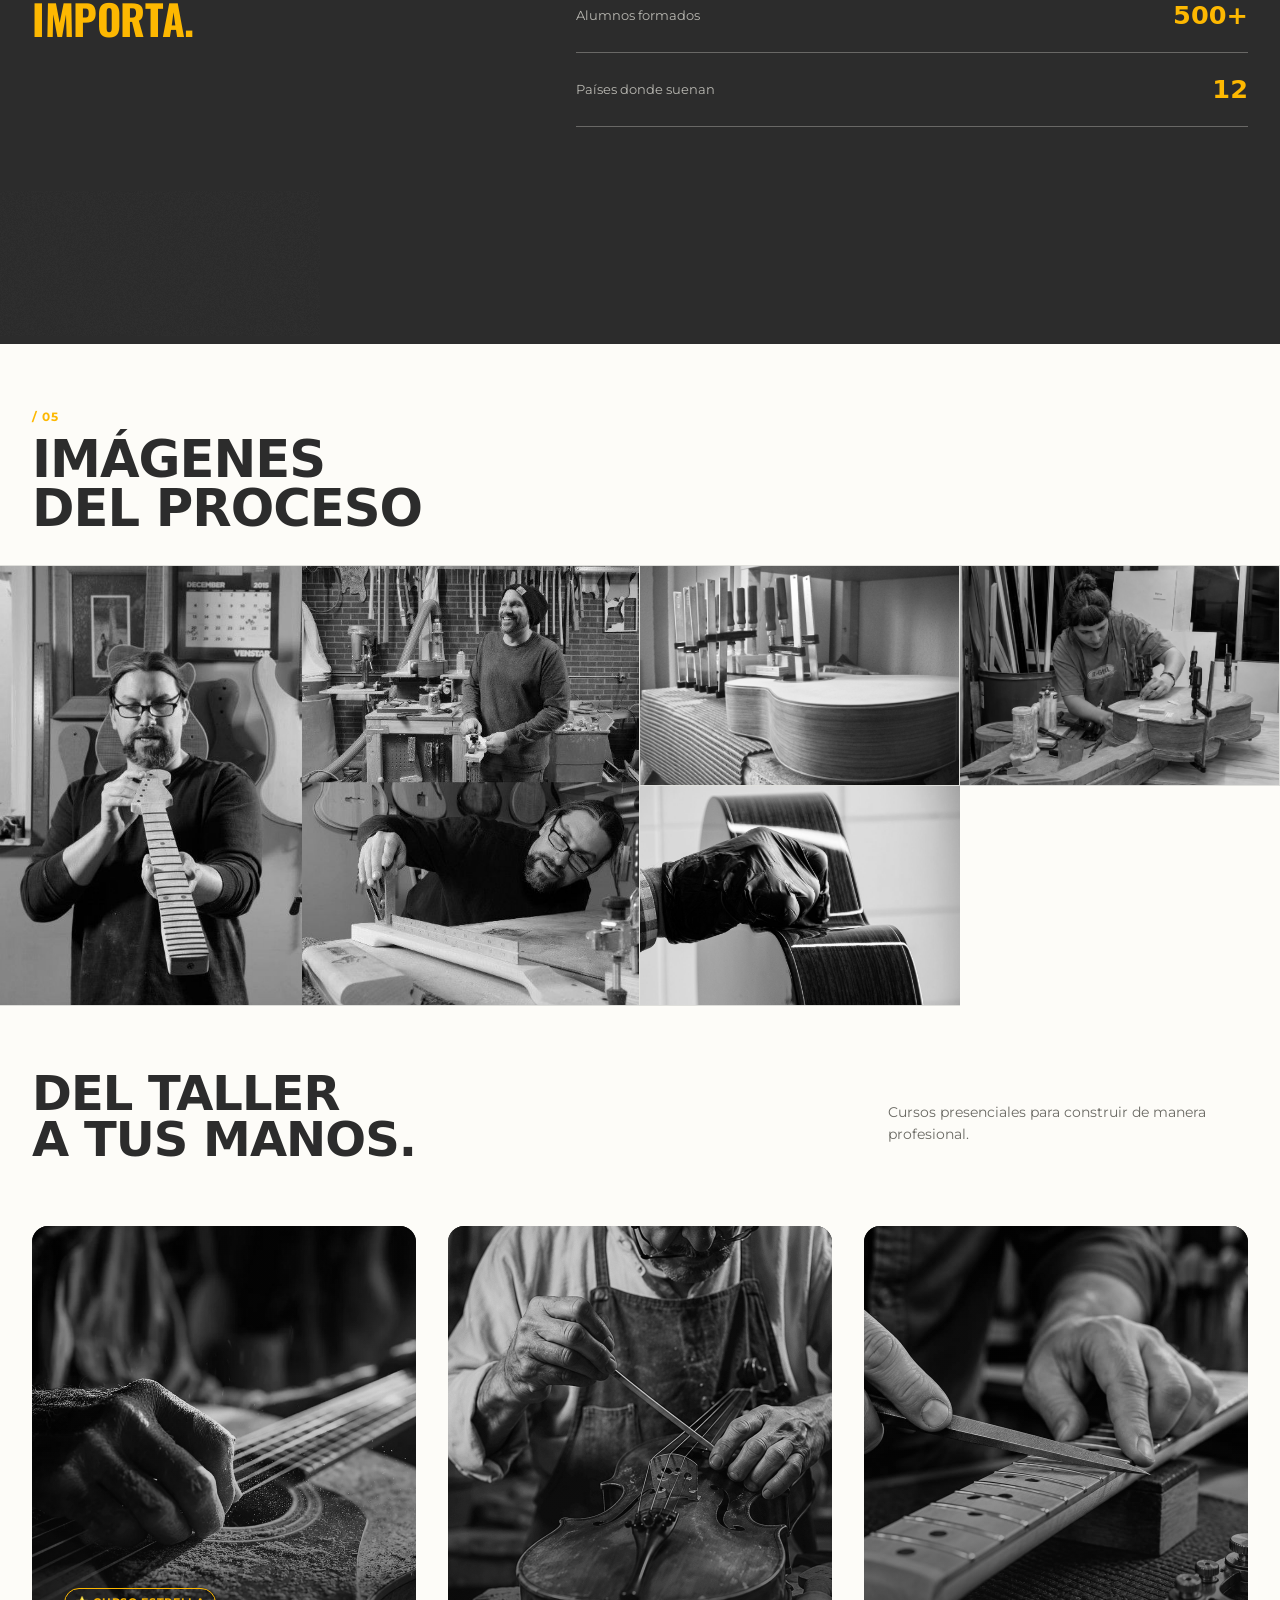
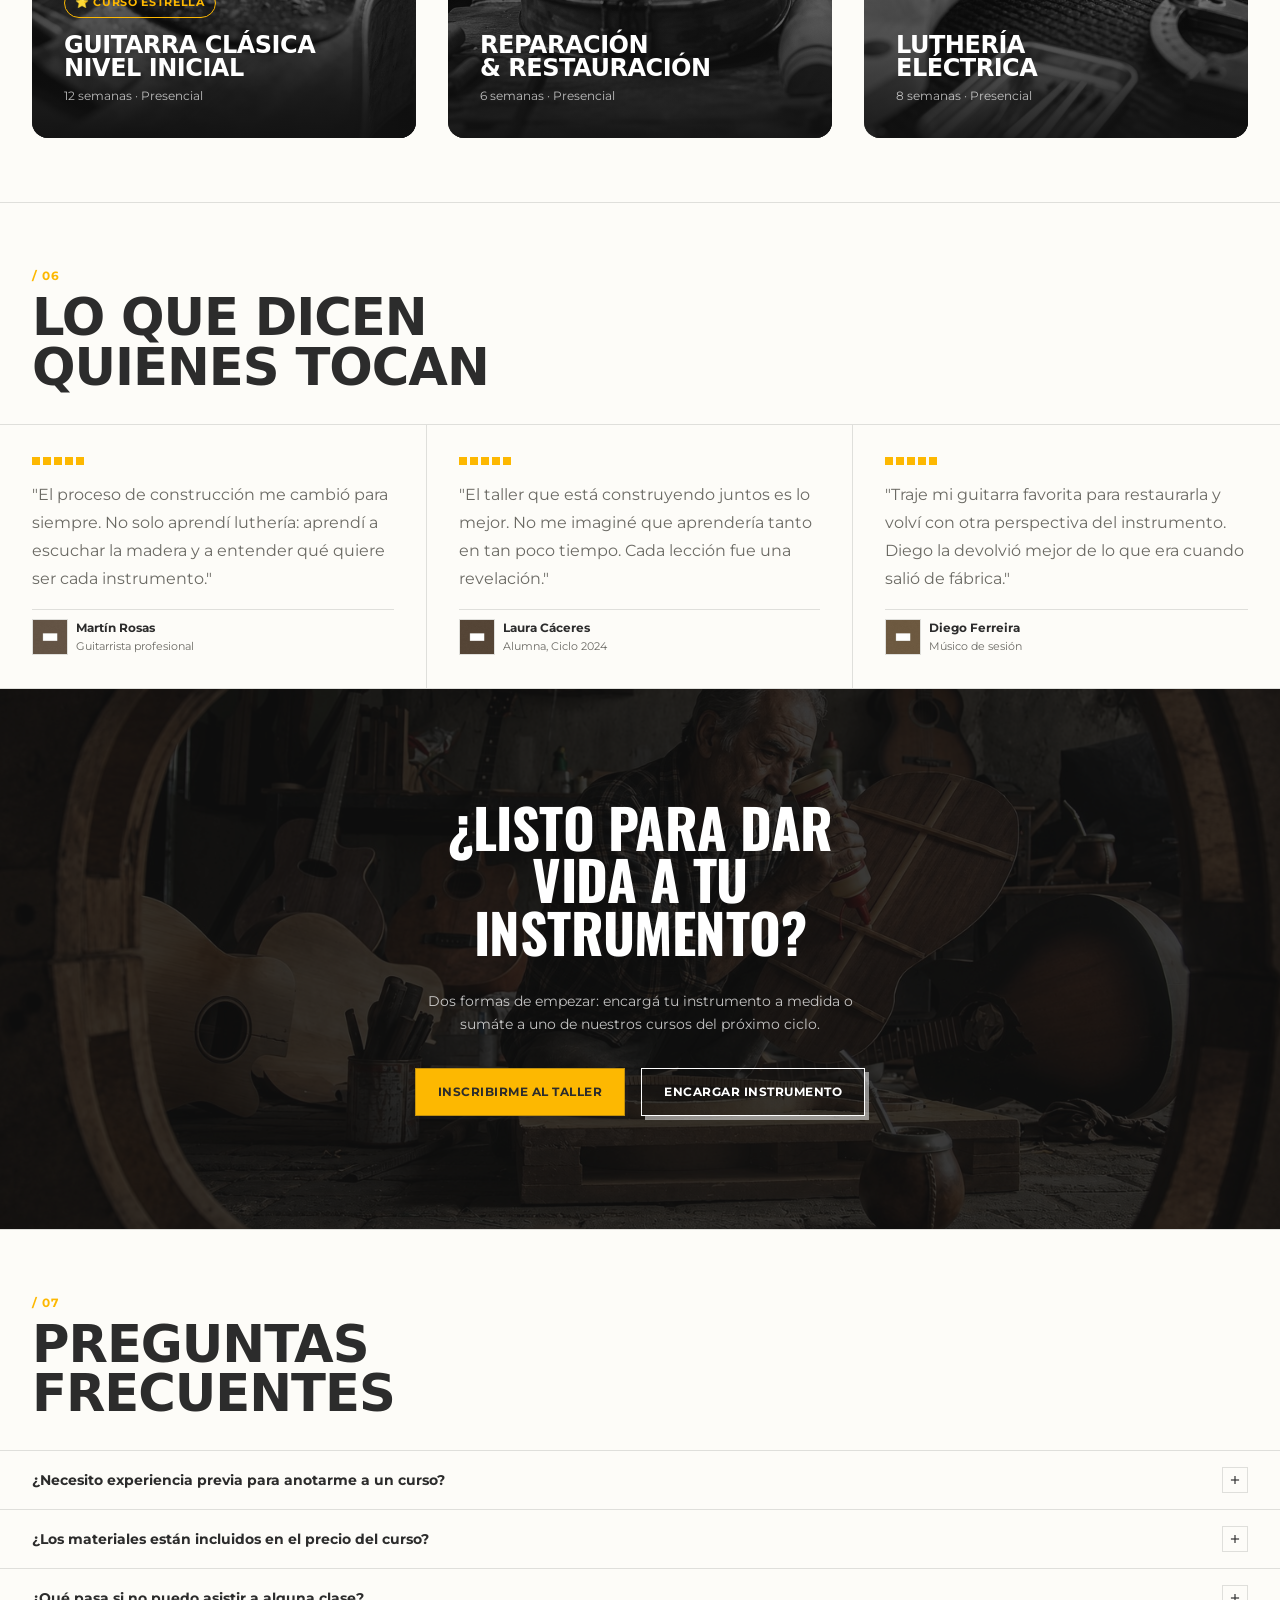
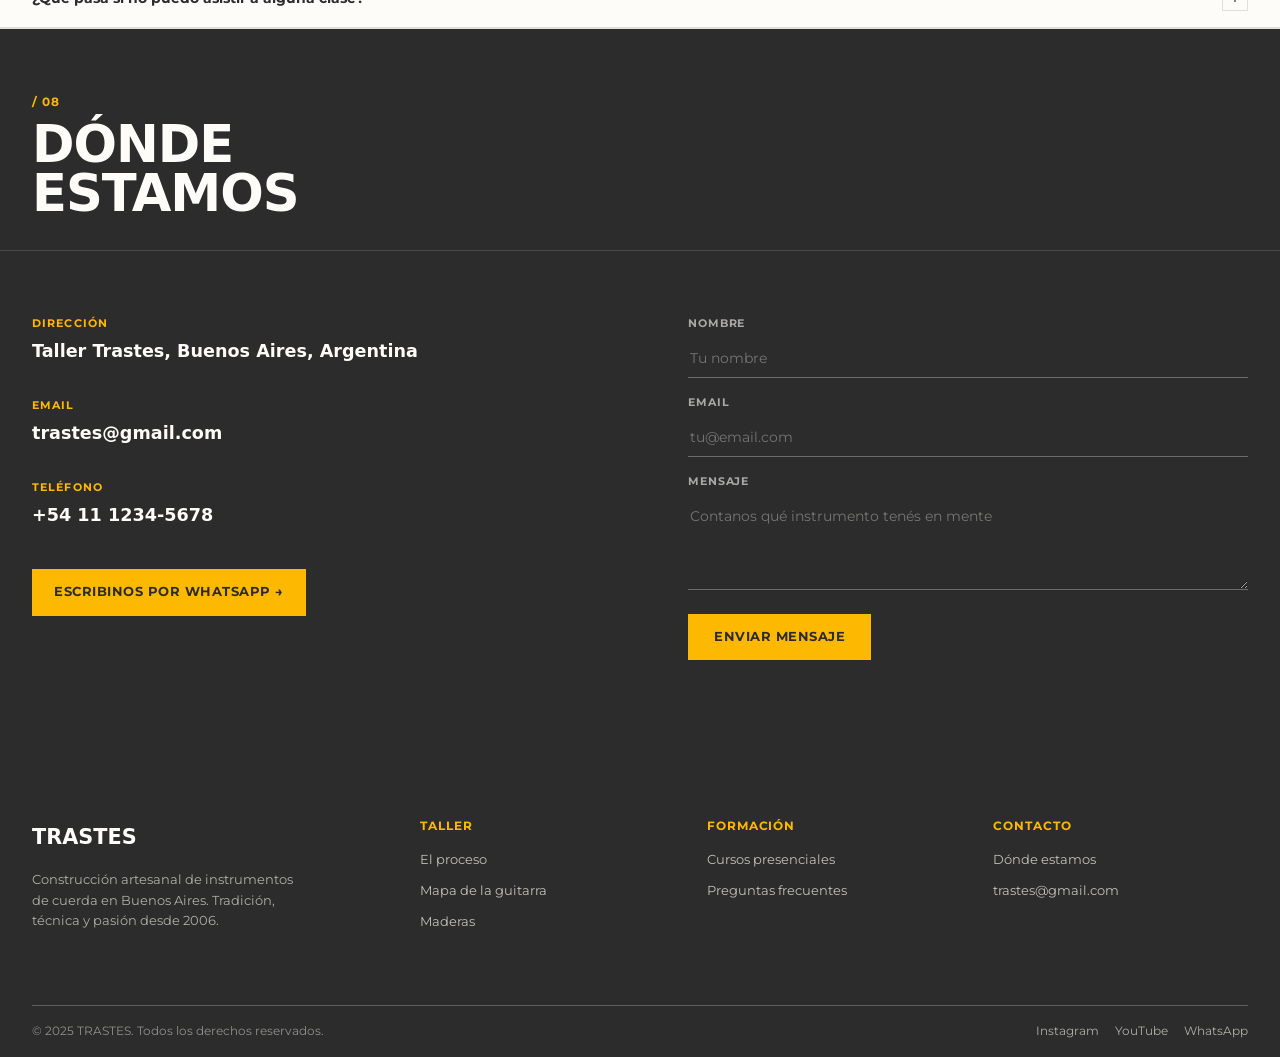
==== commit dd11e8dc: "Update index.html" ====
--- a/index.html
+++ b/index.html
@@ -542,7 +542,6 @@
               <p class="curso-card__sub">12 semanas · Presencial</p>
             </div>
             <div class="curso-card__info">
-              <span class="curso-card__badge">⭐ Curso estrella</span>
               <h3 class="curso-card__title">Guitarra Clásica Nivel Inicial</h3>
               <p>El programa más completo del taller. Construís tu propia guitarra clásica de principio a fin, aprendiendo cada etapa del oficio.</p>
               <div class="curso-card__meta">
@@ -692,9 +691,7 @@
   <!-- ══════════════════════════════════════════
        12. PREGUNTAS FRECUENTES
   ══════════════════════════════════════════ -->
-  <section class="faq" id="faq" aria-label="Preguntas frecuentes"> style="
-    padding-bottom: 30px;
-">
+  <section class="faq" id="faq" aria-label="Preguntas frecuentes">
     <div class="faq__header reveal">
       <p class="label-num">/ 07</p>
       <h2>PREGUNTAS<br>FRECUENTES</h2>
--- a/css/styles.css
+++ b/css/styles.css
@@ -306,7 +306,7 @@
 .arte__item.open .arte__item-header{ background: rgba(255,65,23,0.06); }
 .arte__item-num{ font-size: 0.8rem; color: var(--accent); font-weight: 700; min-width: 24px; }
 .arte__item-title{
-  font-family: var(--font-display); font-weight: 600; text-transform: uppercase;
+  font-family: var(--font-display); font-weight: 500; text-transform: uppercase;
   font-size: clamp(1.7rem, 5vw, 3.4rem);
   letter-spacing: -0.03em;
   line-height: 1;
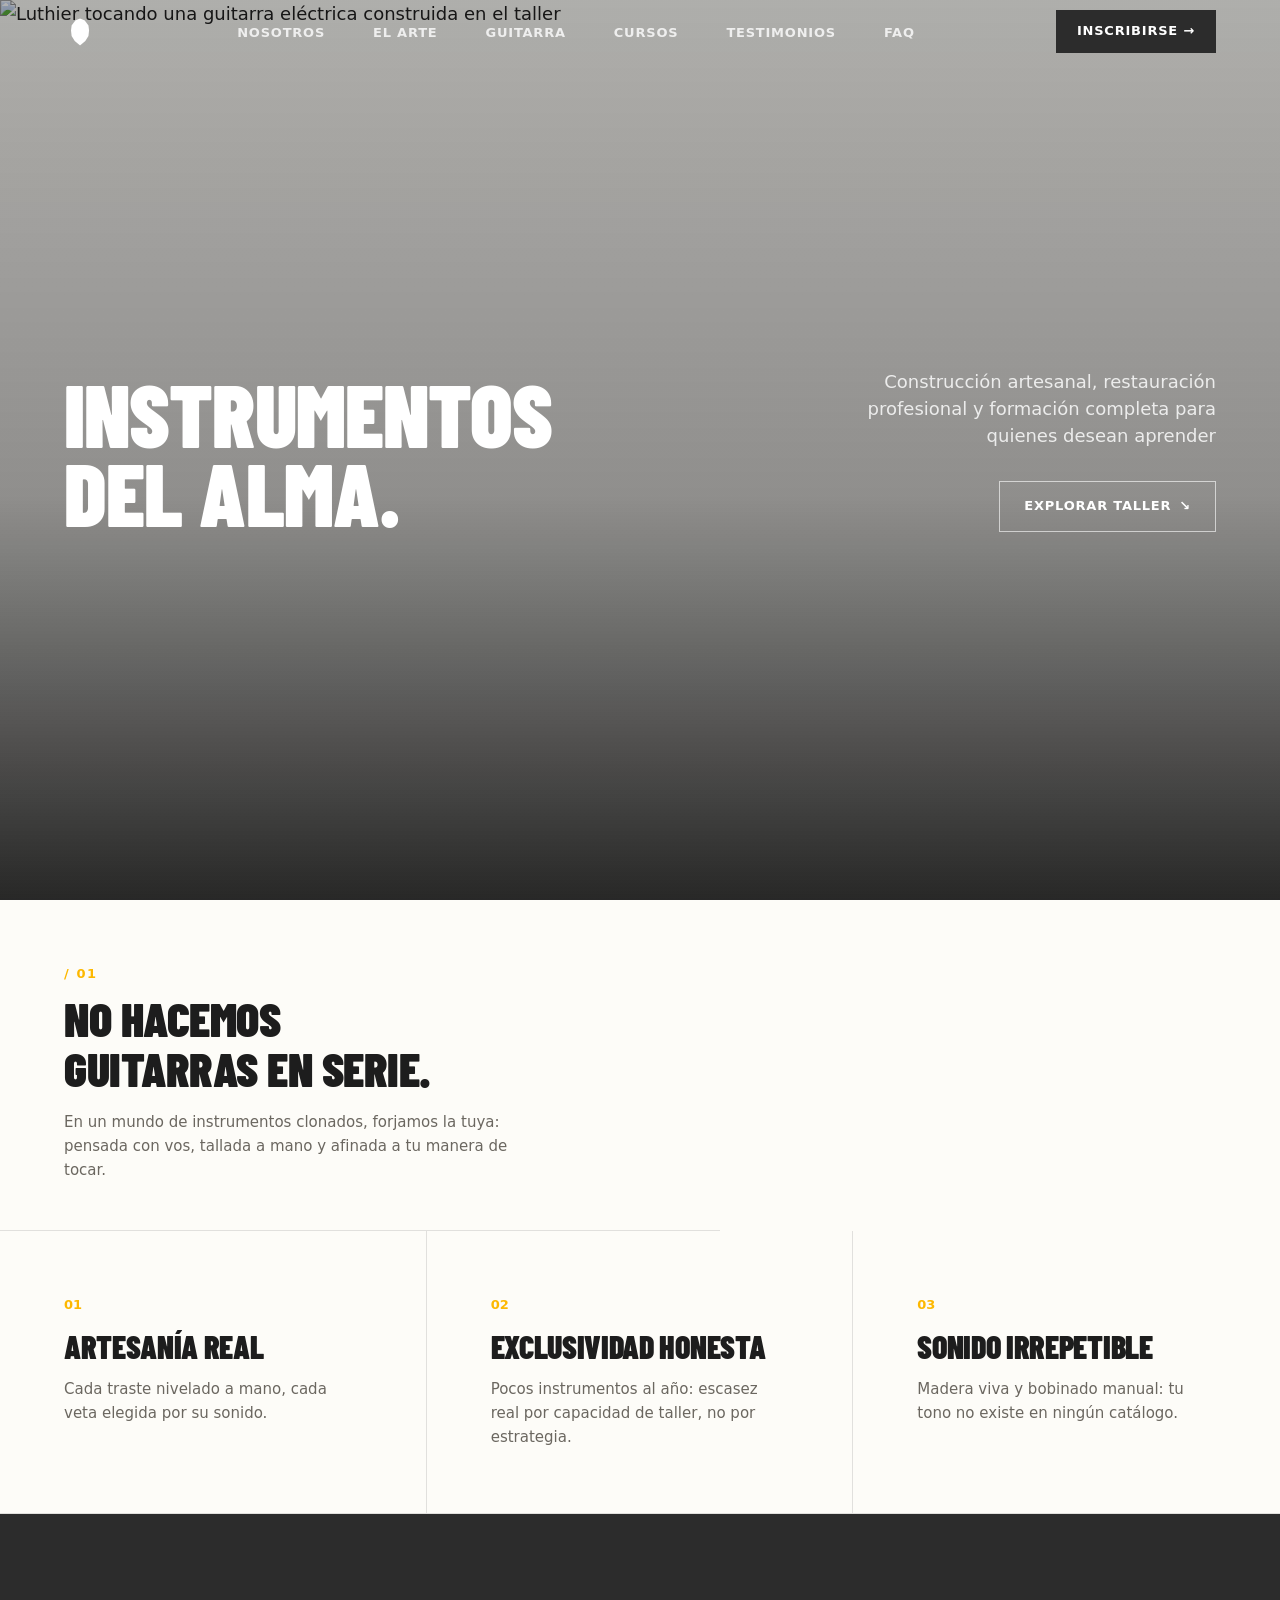
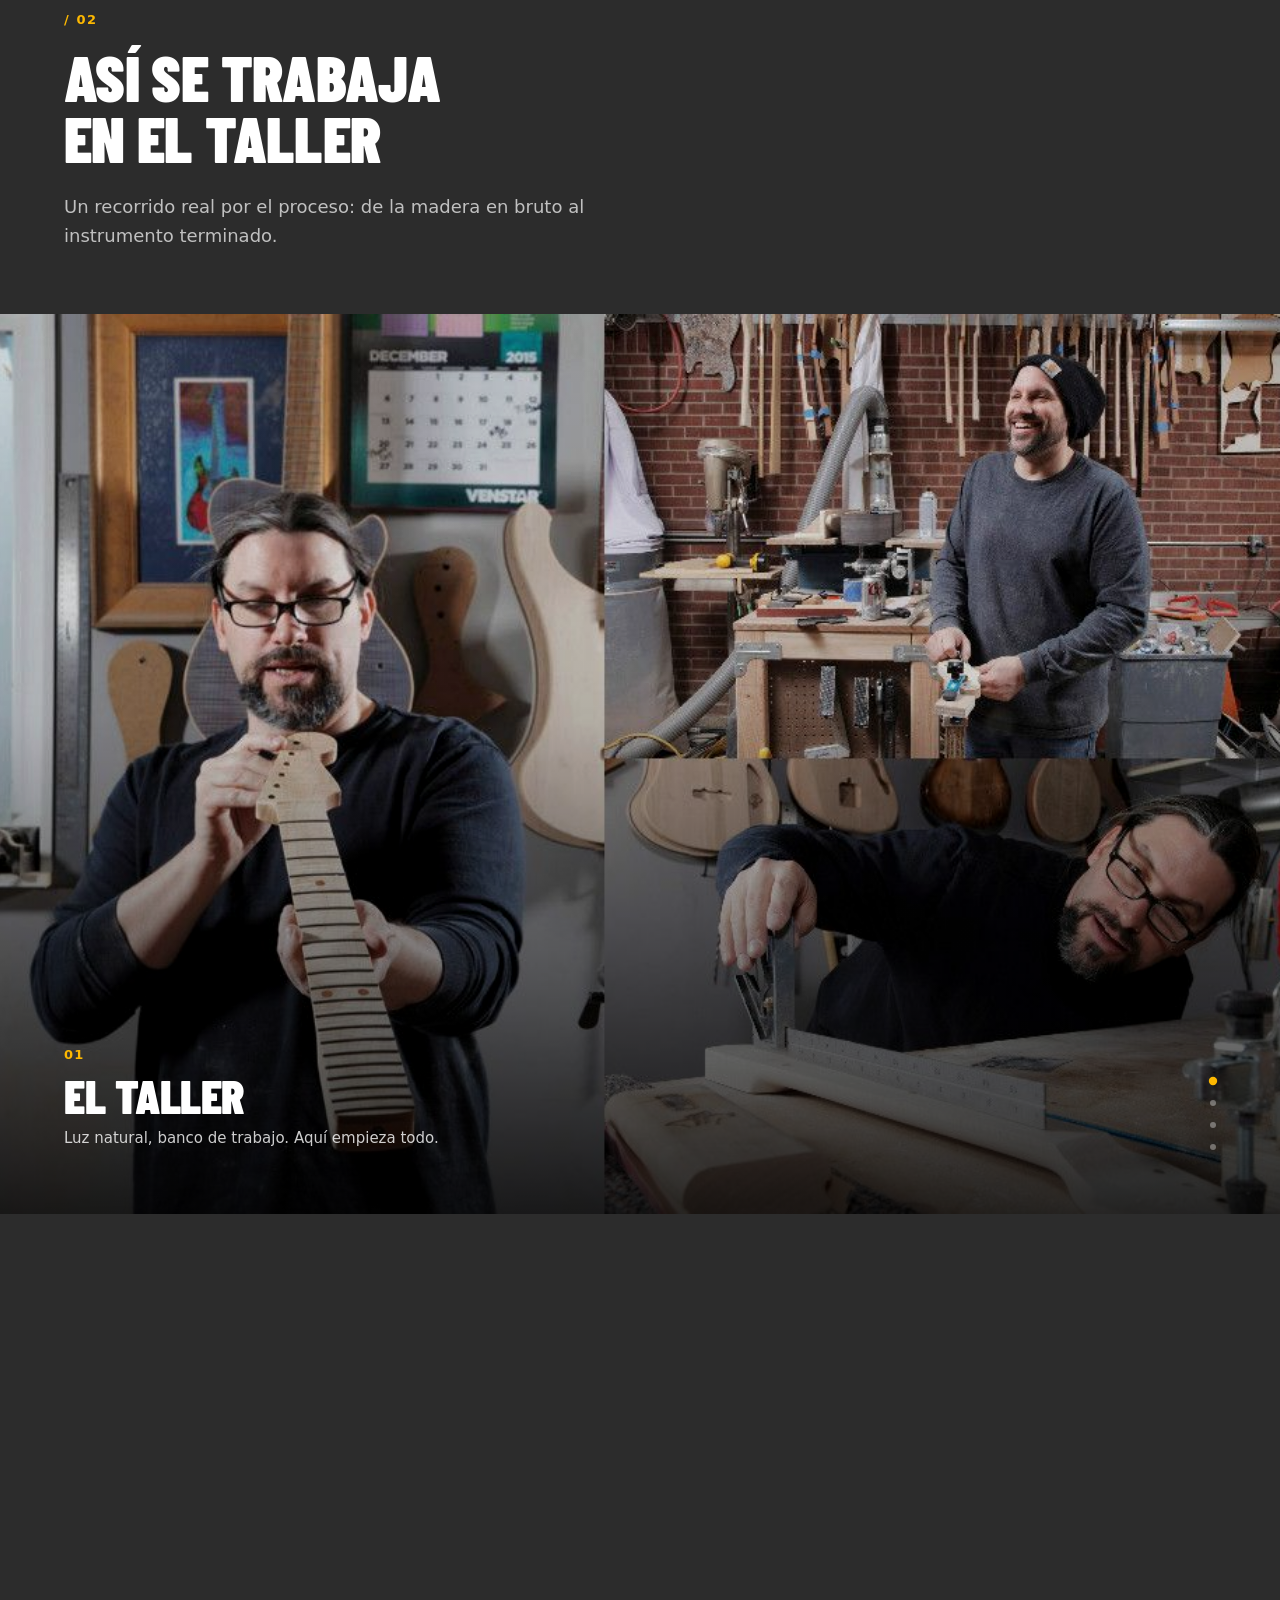
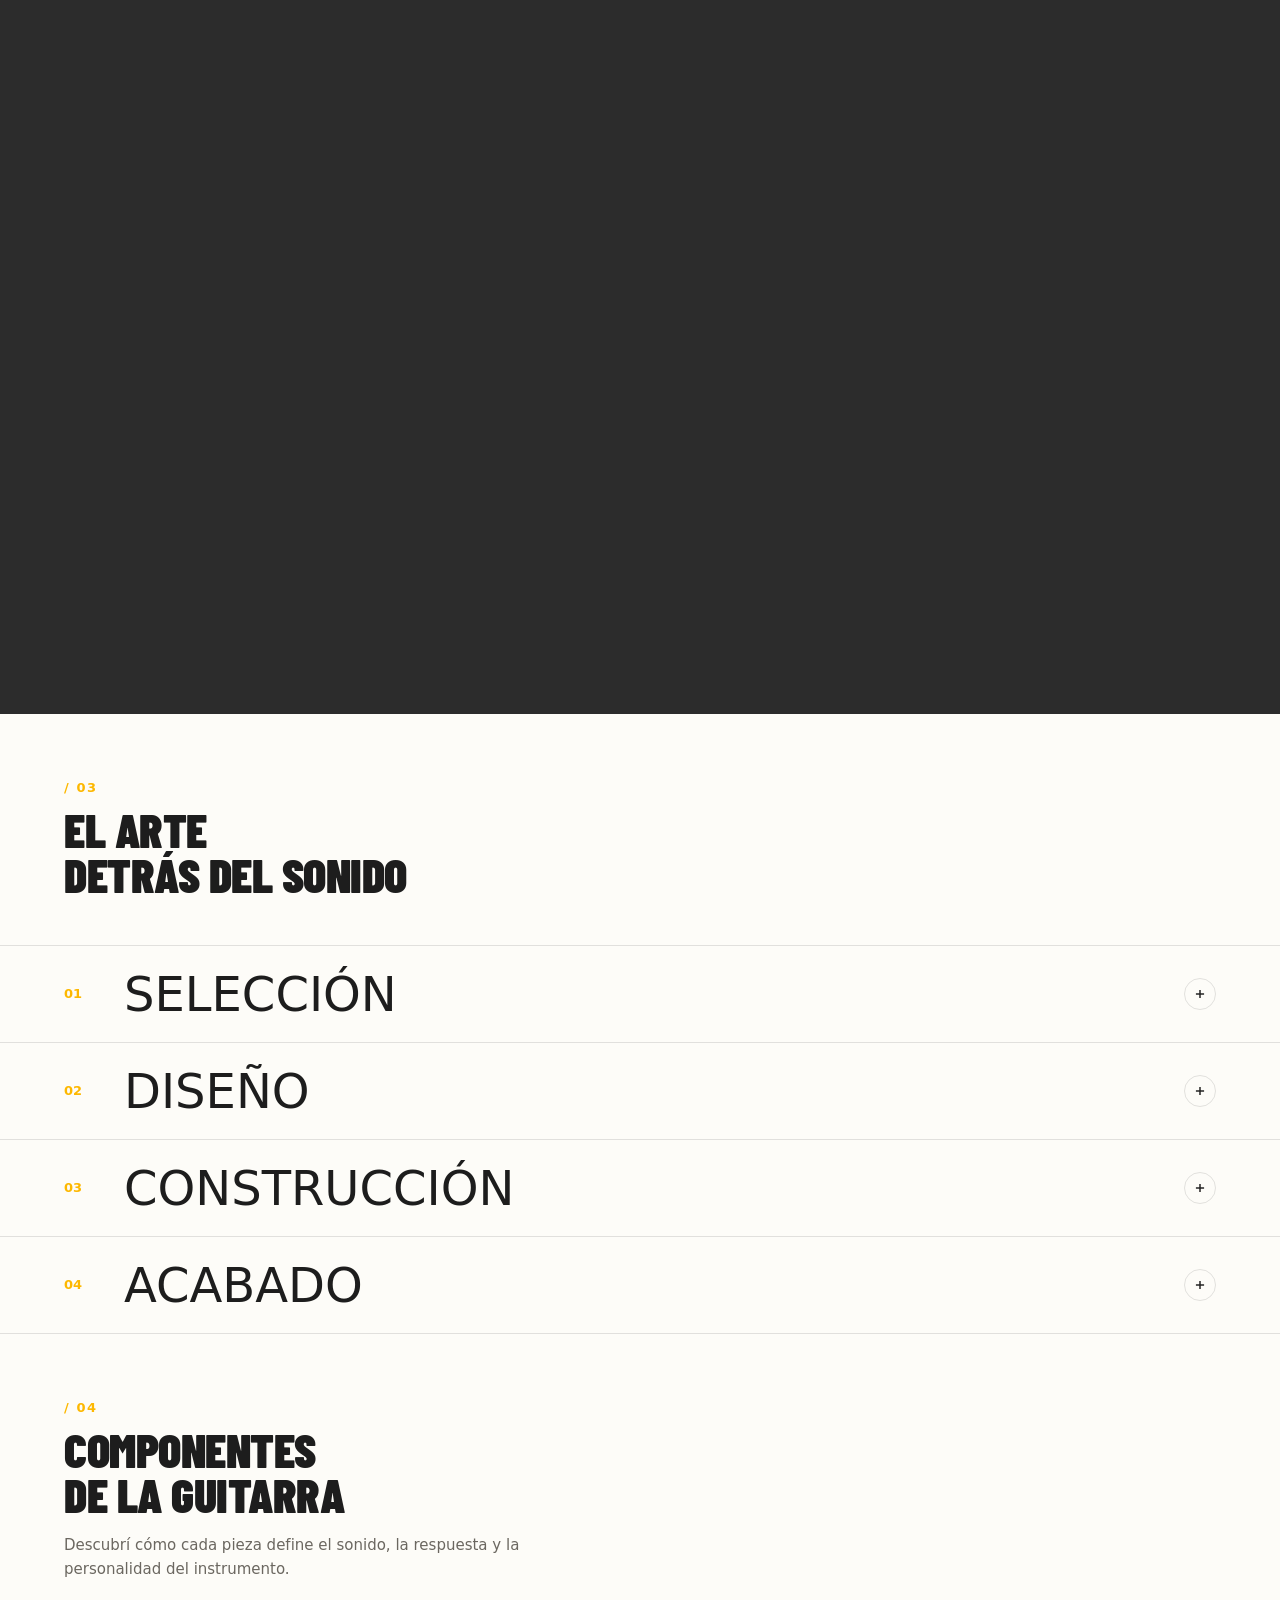
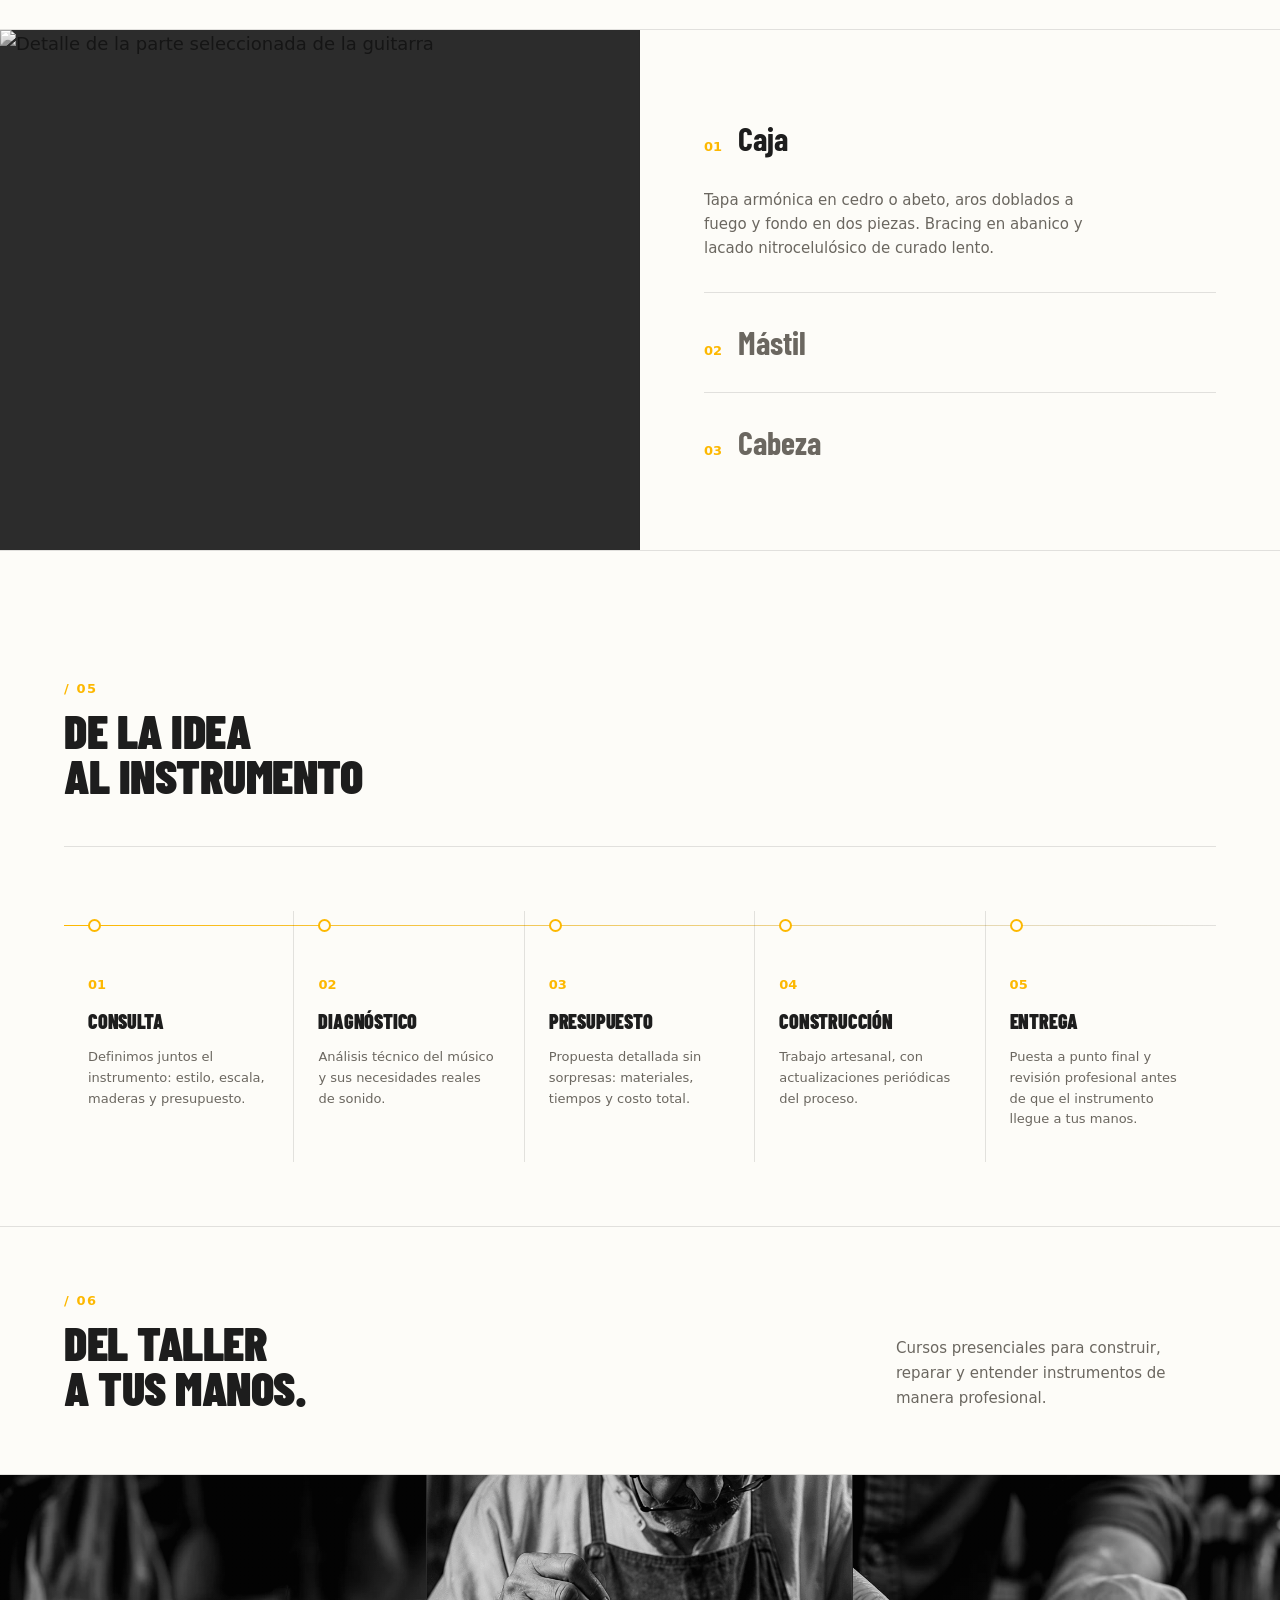
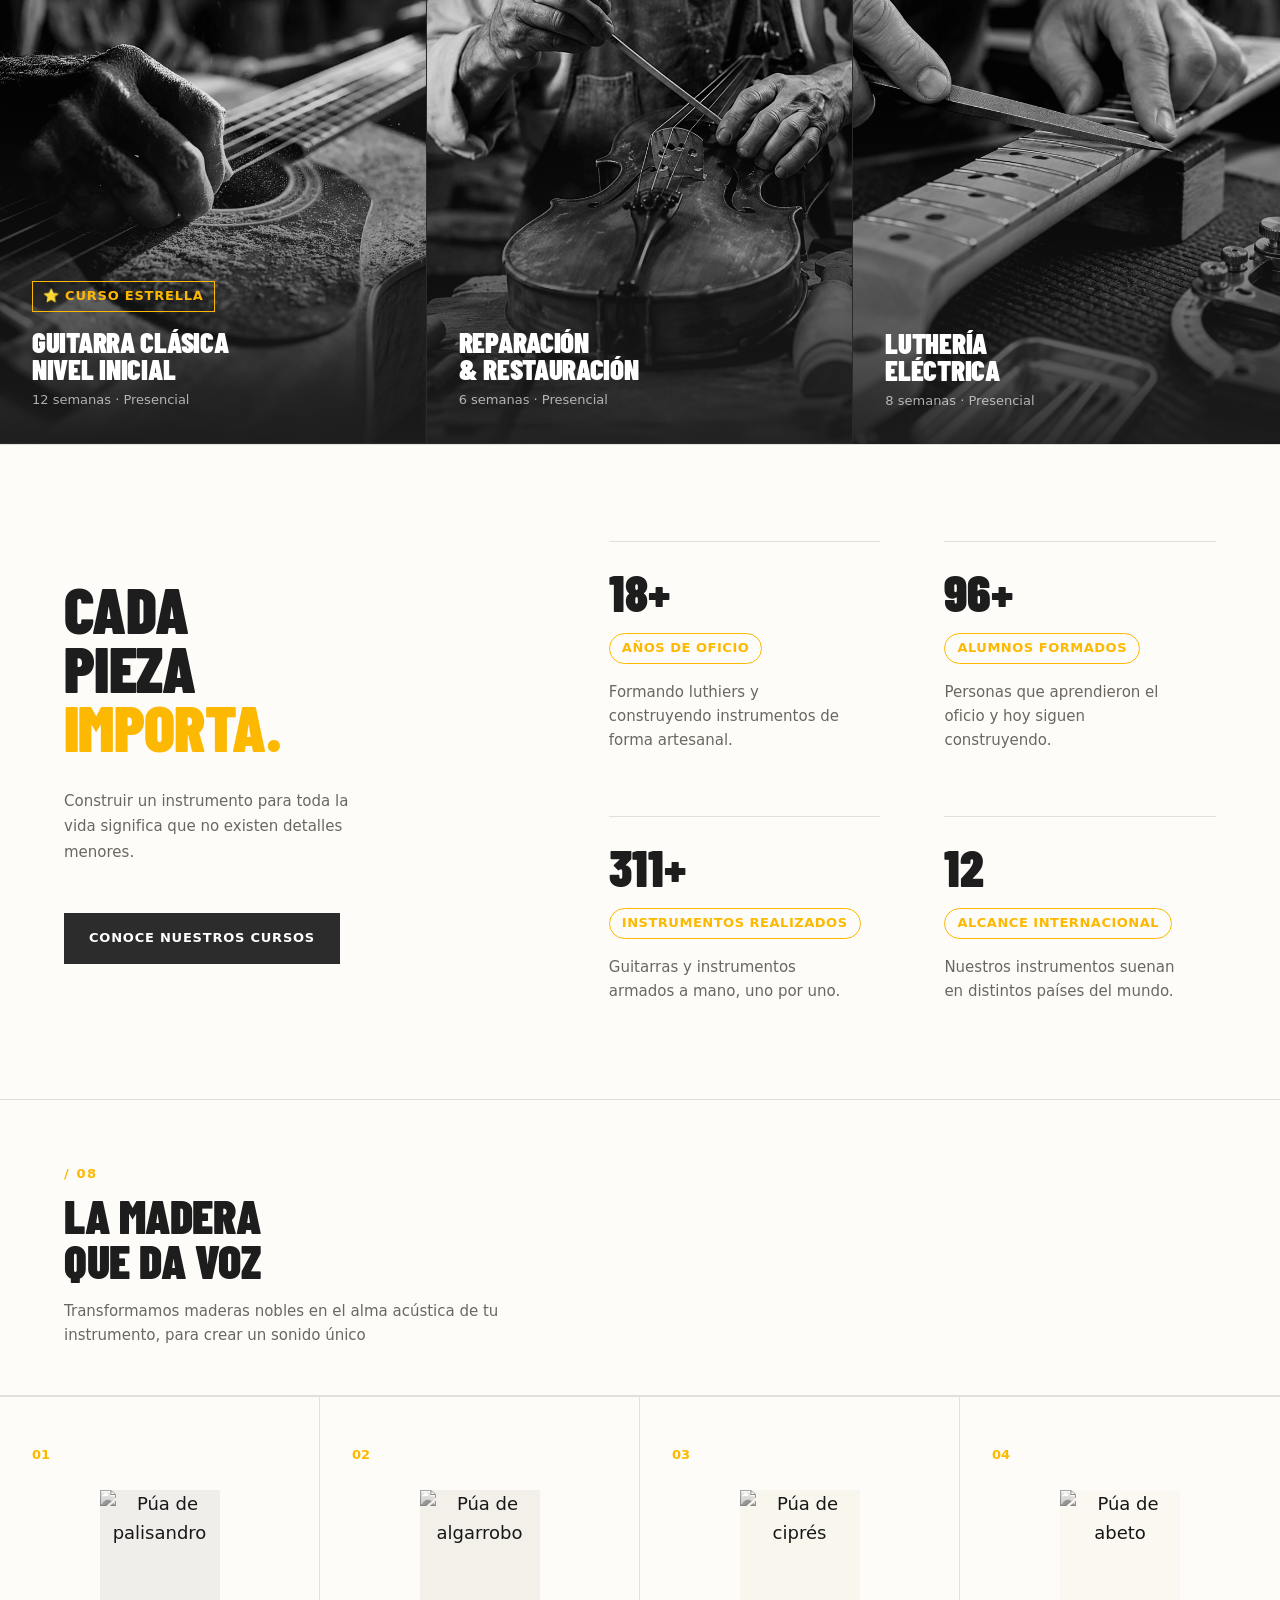
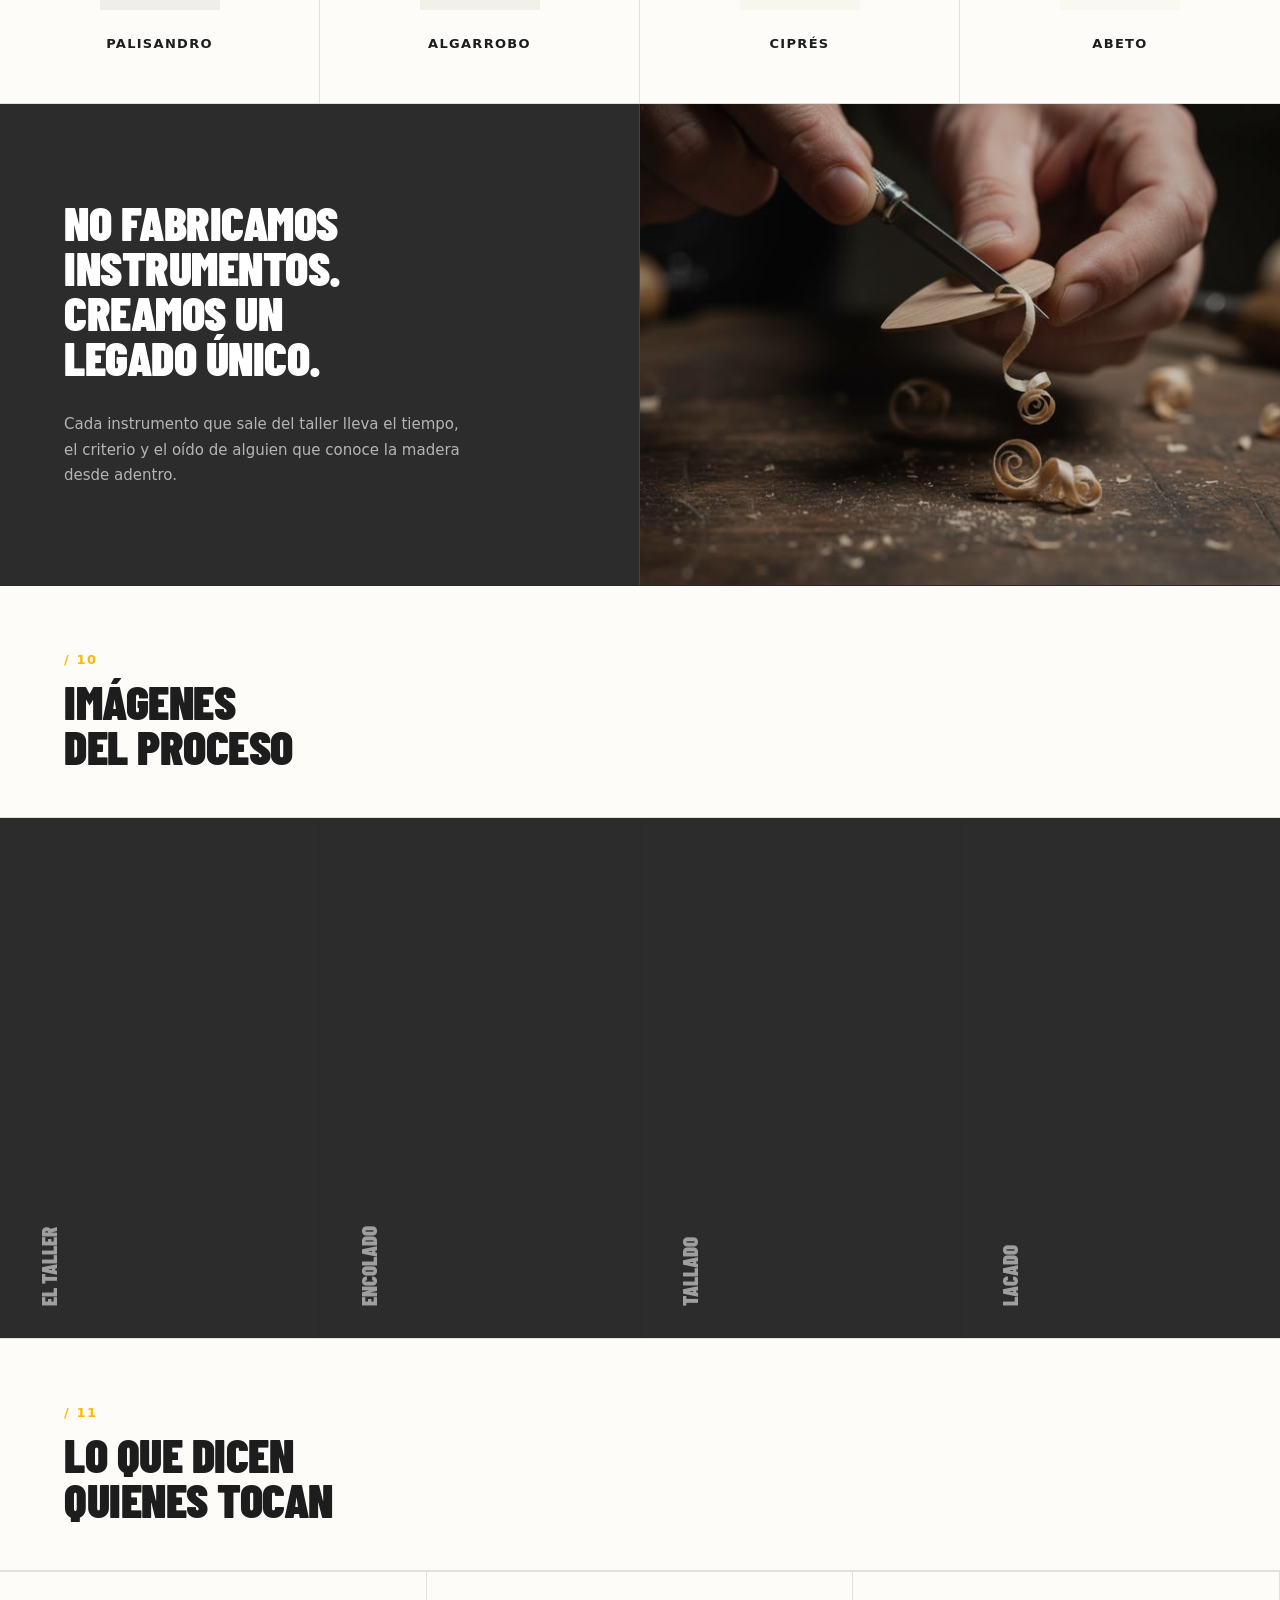
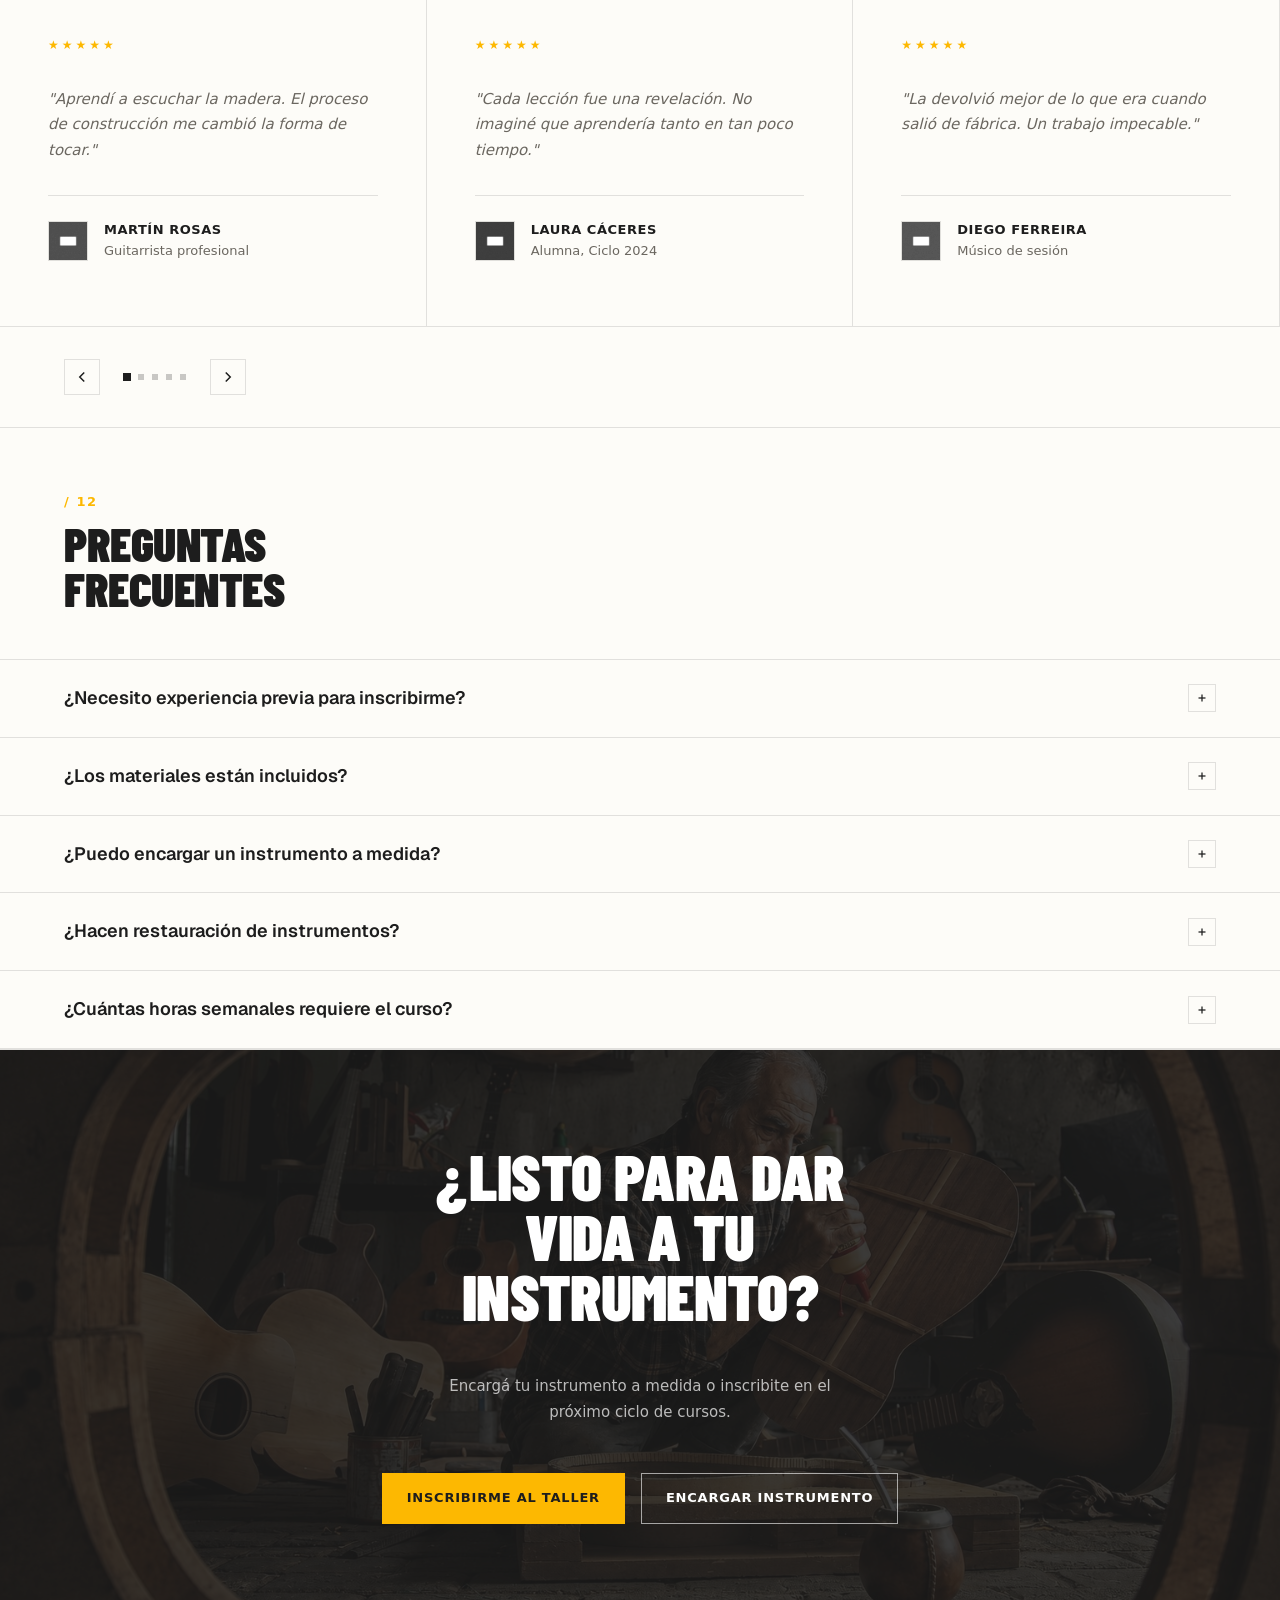
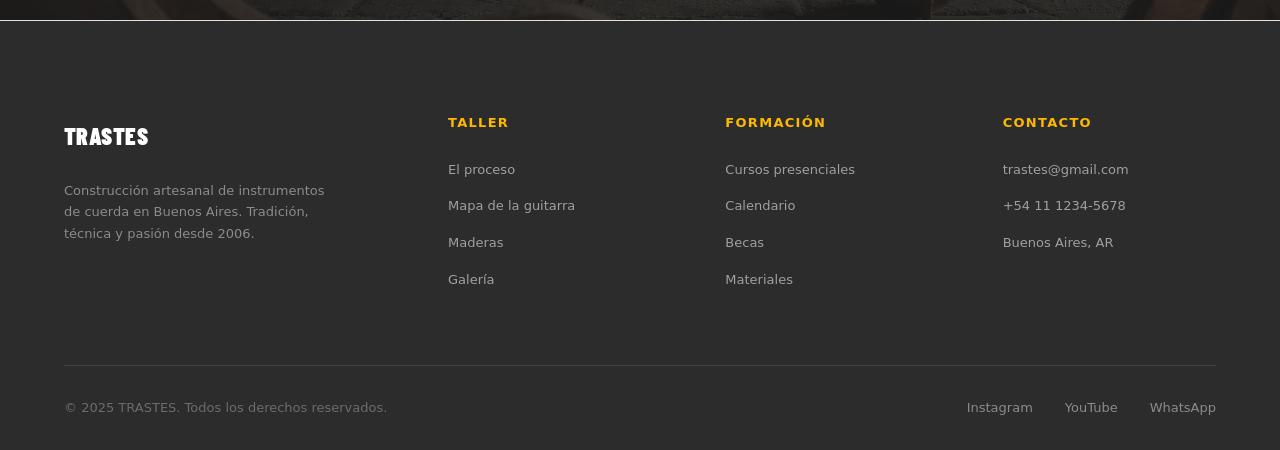
==== commit d716290a: "k" ====
--- a/index.html
+++ b/index.html
@@ -8,63 +8,180 @@
   <link rel="stylesheet" href="css/styles.css" />
   <link rel="preconnect" href="https://fonts.googleapis.com" />
   <link rel="preconnect" href="https://fonts.gstatic.com" crossorigin />
-  <link href="https://fonts.googleapis.com/css2?family=Oswald:wght@500;600;700&family=Montserrat:ital,wght@0,400;0,500;0,600;0,700;1,400&display=swap" rel="stylesheet" />
+  <link href="https://fonts.googleapis.com/css2?family=Geist:wght@400;500;700;900&display=swap" rel="stylesheet" />
+  <!-- DIN Condensed via Google Fonts aproximation -->
+  <link href="https://fonts.googleapis.com/css2?family=Barlow+Condensed:wght@700;900&display=swap" rel="stylesheet" />
 </head>
 <body>
 
-  <!-- ══════════════════════════════════════════
-       NAV
-  ══════════════════════════════════════════ -->
-  <nav class="nav" role="navigation" aria-label="Navegación principal">
-    <a href="#" class="nav__logo">
-      <img src="assets/images/logo.png" alt="Trastes" class="nav__logo-img" />
-      TRASTES<span class="nav__logo-dot"></span>
-    </a>
-    <ul class="nav__links">
+  <!-- ══ NAV ══════════════════════════════════════════════ -->
+  <nav class="nav" id="nav" role="navigation" aria-label="Navegación principal">
+    <a href="#" class="nav__logo" aria-label="Trastes — inicio">
+  <img
+    src="assets/images/logo.png"
+    alt="Trastes"
+    class="nav__logo-img"
+    onerror="this.style.display='none';this.nextElementSibling.style.display='flex'"
+  />
+  <span class="nav__logo-text" style="display:none">
+    TRASTES<span class="nav__logo-dot"></span>
+  </span>
+  </a>
+
+    <!-- Links desktop -->
+    <ul class="nav__links" role="list">
+      <li><a href="#nosotros">Nosotros</a></li>
       <li><a href="#arte">El arte</a></li>
-      <li><a href="#maderas">Maderas</a></li>
-      <li><a href="#mapa">Mapa</a></li>
+      <li><a href="#mapa">Guitarra</a></li>
       <li><a href="#cursos">Cursos</a></li>
       <li><a href="#testimonios">Testimonios</a></li>
+      <li><a href="#faq">FAQ</a></li>
     </ul>
-    <a href="#contacto" class="nav__cta">Inscribirse <span aria-hidden="true">→</span></a>
+
+    <div class="nav__right">
+      <a href="#contacto" class="nav__cta">Inscribirse <span aria-hidden="true">→</span></a>
+      <!-- Hamburguesa mobile -->
+      <button class="nav__burger" id="navBurger" aria-label="Abrir menú" aria-expanded="false" aria-controls="mobileMenu">
+        <span></span><span></span><span></span>
+      </button>
+    </div>
   </nav>
 
-  <!-- ══════════════════════════════════════════
-       1. HERO
-  ══════════════════════════════════════════ -->
-  <section class="hero" aria-label="Inicio">
-    <div class="hero__bg">
-      <img src="assets/images/hero_guitar.jpg" alt="" role="presentation" loading="eager" />
-      <div class="hero__bg-overlay"></div>
-    </div>
-    <div class="hero__content">
-
-      <h1 class="hero__title reveal reveal-delay-2"
-          data-typewriter='["INSTRUMENTOS","CONSTRUIDOS","CON ALMA."]'
-          aria-label="INSTRUMENTOS CONSTRUIDOS CON ALMA.">
-        INSTRUMENTOS<br>CONSTRUIDOS<br><em>CON ALMA.</em>
+  <!-- Menú mobile overlay -->
+  <div class="mobile-menu" id="mobileMenu" aria-hidden="true" role="dialog" aria-label="Menú de navegación">
+    <button class="mobile-menu__close" id="mobileClose" aria-label="Cerrar menú">
+      <svg width="24" height="24" viewBox="0 0 24 24" fill="none" stroke="currentColor" stroke-width="2">
+        <line x1="18" y1="6" x2="6" y2="18"/><line x1="6" y1="6" x2="18" y2="18"/>
+      </svg>
+    </button>
+    <ul class="mobile-menu__links" role="list">
+      <li><a href="#nosotros" class="mobile-menu__link">Nosotros</a></li>
+      <li><a href="#arte" class="mobile-menu__link">El arte</a></li>
+      <li><a href="#mapa" class="mobile-menu__link">Guitarra</a></li>
+      <li><a href="#cursos" class="mobile-menu__link">Cursos</a></li>
+      <li><a href="#testimonios" class="mobile-menu__link">Testimonios</a></li>
+      <li><a href="#faq" class="mobile-menu__link">FAQ</a></li>
+      <li><a href="#contacto" class="mobile-menu__link mobile-menu__cta">Inscribirse →</a></li>
+    </ul>
+  </div>
+
+  <!-- ══ HERO ═════════════════════════════════════════════ -->
+ <section class="hero" id="hero">
+  <div class="hero__media">
+    <img src="assets/images/hero.jpg" alt="Luthier tocando una guitarra eléctrica construida en el taller" class="hero__img" loading="eager" />
+    <div class="hero__overlay"></div>
+  </div>
+
+  <div class="hero__content">
+    <div class="hero__row">
+      <h1 class="hero__title">
+        INSTRUMENTOS<br>
+        <span class="hero__title-accent">DEL ALMA.</span>
       </h1>
-      <p class="hero__subtitle reveal reveal-delay-3">
-        Construcción artesanal, restauración profesional y formación completa
-        para quienes desean aprender.
+
+      <div class="hero__aside">
+        <p class="hero__sub">
+          Construcción artesanal, restauración profesional y formación
+          completa para quienes desean aprender
+        </p>
+        <a href="#cursos" class="btn btn-outline-light hero__cta">Explorar taller <span aria-hidden="true">↘</span></a>
+      </div>
+    </div>
+  </div>
+</section>
+
+  <!-- ══ 01 · QUIÉNES SOMOS ═══════════════════════════════ -->
+  <section class="nosotros" id="nosotros" aria-label="Quiénes somos">
+    <div class="nosotros__header reveal">
+      <p class="label-num">/ 01</p>
+      <h2>NO HACEMOS<br>GUITARRAS EN SERIE.</h2>
+      <p class="nosotros__intro">
+        En un mundo de instrumentos clonados, forjamos la tuya: pensada con vos,
+        tallada a mano y afinada a tu manera de tocar.
       </p>
-      <div class="hero__actions reveal reveal-delay-4">
-        <a href="#cursos" class="btn btn-light">Explorar taller</a>
-        <a href="#mapa" class="btn btn-outline-light">Ver proceso</a>
-      </div>
-      <div class="hero__scroll reveal reveal-delay-4">
-        <div class="hero__scroll-line"></div>
-      </div>
-    </div>
-  </section>
-
-  <!-- ══════════════════════════════════════════
-       2. EL ARTE DETRÁS DEL SONIDO — Acordeón
-  ══════════════════════════════════════════ -->
+    </div>
+
+    <div class="nosotros__pilares" role="list">
+      <div class="pilar reveal reveal-delay-1" role="listitem">
+        <span class="pilar__num">01</span>
+        <h3>Artesanía real</h3>
+        <p>Cada traste nivelado a mano, cada veta elegida por su sonido.</p>
+      </div>
+      <div class="pilar reveal reveal-delay-2" role="listitem">
+        <span class="pilar__num">02</span>
+        <h3>Exclusividad honesta</h3>
+        <p>Pocos instrumentos al año: escasez real por capacidad de taller, no por estrategia.</p>
+      </div>
+      <div class="pilar reveal reveal-delay-3" role="listitem">
+        <span class="pilar__num">03</span>
+        <h3>Sonido irrepetible</h3>
+        <p>Madera viva y bobinado manual: tu tono no existe en ningún catálogo.</p>
+      </div>
+    </div>
+  </section>
+
+  <!-- ══ 02 · ASÍ SE TRABAJA — Galería sticky ═════════════ -->
+  <section class="showcase" id="showcase" aria-label="Cómo se trabaja en el taller">
+    <div class="showcase__intro reveal">
+      <p class="label-num label-num--light">/ 02</p>
+      <h2>ASÍ SE TRABAJA<br>EN EL TALLER</h2>
+      <p class="showcase__intro-copy">Un recorrido real por el proceso: de la madera en bruto al instrumento terminado.</p>
+    </div>
+
+    <div class="showcase__pin-wrap" data-frames="4">
+      <div class="showcase__pin">
+        <div class="showcase__frame is-active" data-index="0">
+          <img src="assets/images/galeria_01.jpg" alt="El taller: banco de trabajo con luz natural" class="showcase__img" loading="lazy" />
+          <div class="showcase__overlay"></div>
+          <div class="showcase__caption">
+            <span class="showcase__num">01</span>
+            <h3>El taller</h3>
+            <p>Luz natural, banco de trabajo. Aquí empieza todo.</p>
+          </div>
+        </div>
+        <div class="showcase__frame" data-index="1">
+          <img src="assets/images/galeria_03.jpg" alt="Tallado a mano con gubias y formones" class="showcase__img" loading="lazy" />
+          <div class="showcase__overlay"></div>
+          <div class="showcase__caption">
+            <span class="showcase__num">02</span>
+            <h3>Tallado</h3>
+            <p>Gubias y formones. Cada viruta es una decisión sonora.</p>
+          </div>
+        </div>
+        <div class="showcase__frame" data-index="2">
+          <img src="assets/images/galeria_02.jpg" alt="Encolado y prensado en frío" class="showcase__img" loading="lazy" />
+          <div class="showcase__overlay"></div>
+          <div class="showcase__caption">
+            <span class="showcase__num">03</span>
+            <h3>Encolado</h3>
+            <p>Prensas en frío. 24 horas de silencio y presión exacta.</p>
+          </div>
+        </div>
+        <div class="showcase__frame" data-index="3">
+          <img src="assets/images/galeria_04.jpg" alt="Lacado y acabado final" class="showcase__img" loading="lazy" />
+          <div class="showcase__overlay"></div>
+          <div class="showcase__caption">
+            <span class="showcase__num">04</span>
+            <h3>Lacado</h3>
+            <p>Nitrocelulosa de curado lento. La última piel del instrumento.</p>
+          </div>
+        </div>
+
+        <!-- Puntos indicadores -->
+        <div class="showcase__dots" aria-hidden="true">
+          <span class="showcase__dot is-active"></span>
+          <span class="showcase__dot"></span>
+          <span class="showcase__dot"></span>
+          <span class="showcase__dot"></span>
+        </div>
+      </div>
+    </div>
+  </section>
+
+  <!-- ══ 03 · EL ARTE DETRÁS DEL SONIDO ═══════════════════ -->
   <section class="arte" id="arte" aria-label="El arte detrás del sonido">
     <div class="arte__header reveal">
-      <p class="label-num">/ 01</p>
+      <p class="label-num">/ 03</p>
       <h2>EL ARTE<br>DETRÁS DEL SONIDO</h2>
     </div>
 
@@ -75,7 +192,7 @@
           <span class="arte__item-num">01</span>
           <span class="arte__item-title">SELECCIÓN</span>
           <div class="arte__item-arrow" aria-hidden="true">
-            <svg width="16" height="16" viewBox="0 0 24 24" fill="none" stroke="currentColor" stroke-width="2">
+            <svg width="14" height="14" viewBox="0 0 24 24" fill="none" stroke="currentColor" stroke-width="2.5">
               <line x1="12" y1="5" x2="12" y2="19"/><line x1="5" y1="12" x2="19" y2="12"/>
             </svg>
           </div>
@@ -84,15 +201,15 @@
           <div class="arte__item-body-inner">
             <div class="arte__item-content">
               <div class="arte__item-text">
-                <p>Maderas escogidas por estabilidad, resonancia y carácter acústico. Cada pieza es evaluada individualmente antes de ingresar al proceso.</p>
+                <p>Cada madera se elige por su carácter sonoro: densidad, resonancia y estabilidad. No hay dos piezas iguales.</p>
                 <ul class="arte__item-list">
-                  <li>Cedro canadiense para tapas</li>
-                  <li>Palo santo y nogal para aros y fondo</li>
-                  <li>Ébano africano para diapasón</li>
+                  <li>Cedro canadiense — tapas</li>
+                  <li>Palo santo — aros y fondo</li>
+                  <li>Ébano africano — diapasón</li>
                 </ul>
               </div>
-              <div class="arte__item-image">
-                <img src="assets/images/proceso_01.jpg" alt="Selección de maderas" loading="lazy" />
+              <div class="arte__item-image img-bw">
+                <img src="assets/images/proceso_01.jpg" alt="Selección de maderas en el taller" loading="lazy" />
               </div>
             </div>
           </div>
@@ -104,7 +221,7 @@
           <span class="arte__item-num">02</span>
           <span class="arte__item-title">DISEÑO</span>
           <div class="arte__item-arrow" aria-hidden="true">
-            <svg width="16" height="16" viewBox="0 0 24 24" fill="none" stroke="currentColor" stroke-width="2">
+            <svg width="14" height="14" viewBox="0 0 24 24" fill="none" stroke="currentColor" stroke-width="2.5">
               <line x1="12" y1="5" x2="12" y2="19"/><line x1="5" y1="12" x2="19" y2="12"/>
             </svg>
           </div>
@@ -113,14 +230,14 @@
           <div class="arte__item-body-inner">
             <div class="arte__item-content">
               <div class="arte__item-text">
-                <p>Ergonomía adaptada al músico y a su forma de tocar. Cada instrumento nace de un diálogo entre técnica y sensibilidad estética.</p>
+                <p>El instrumento se dibuja desde el músico hacia afuera. Escala, ergonomía y estética se resuelven juntas antes de cortar la primera pieza.</p>
                 <ul class="arte__item-list">
-                  <li>Plantillas personalizadas por músico</li>
-                  <li>Cálculo de escala y tensión óptima</li>
-                  <li>Bocetos y maquetas de referencia</li>
+                  <li>Plantillas a medida por perfil</li>
+                  <li>Cálculo de escala y tensión</li>
+                  <li>Bocetos y maquetas previos</li>
                 </ul>
               </div>
-              <div class="arte__item-image">
+              <div class="arte__item-image img-bw">
                 <img src="assets/images/proceso_02.jpg" alt="Diseño del instrumento" loading="lazy" />
               </div>
             </div>
@@ -133,7 +250,7 @@
           <span class="arte__item-num">03</span>
           <span class="arte__item-title">CONSTRUCCIÓN</span>
           <div class="arte__item-arrow" aria-hidden="true">
-            <svg width="16" height="16" viewBox="0 0 24 24" fill="none" stroke="currentColor" stroke-width="2">
+            <svg width="14" height="14" viewBox="0 0 24 24" fill="none" stroke="currentColor" stroke-width="2.5">
               <line x1="12" y1="5" x2="12" y2="19"/><line x1="5" y1="12" x2="19" y2="12"/>
             </svg>
           </div>
@@ -142,14 +259,14 @@
           <div class="arte__item-body-inner">
             <div class="arte__item-content">
               <div class="arte__item-text">
-                <p>Ensamblado artesanal, calibración y afinación estructural. Cientos de horas de trabajo preciso dan forma a cada instrumento.</p>
+                <p>Cientos de horas de ensamble preciso. Cada unión, cada curva, cada traste define cómo va a sonar el instrumento dentro de veinte años.</p>
                 <ul class="arte__item-list">
                   <li>Encolado y prensado en frío</li>
-                  <li>Tallado de mástil a mano</li>
-                  <li>Instalación de trastes y cejuela</li>
+                  <li>Mástil tallado a mano</li>
+                  <li>Trastes y cejuela instalados a medida</li>
                 </ul>
               </div>
-              <div class="arte__item-image">
+              <div class="arte__item-image img-bw">
                 <img src="assets/images/proceso_03.jpg" alt="Construcción del instrumento" loading="lazy" />
               </div>
             </div>
@@ -162,7 +279,7 @@
           <span class="arte__item-num">04</span>
           <span class="arte__item-title">ACABADO</span>
           <div class="arte__item-arrow" aria-hidden="true">
-            <svg width="16" height="16" viewBox="0 0 24 24" fill="none" stroke="currentColor" stroke-width="2">
+            <svg width="14" height="14" viewBox="0 0 24 24" fill="none" stroke="currentColor" stroke-width="2.5">
               <line x1="12" y1="5" x2="12" y2="19"/><line x1="5" y1="12" x2="19" y2="12"/>
             </svg>
           </div>
@@ -171,14 +288,14 @@
           <div class="arte__item-body-inner">
             <div class="arte__item-content">
               <div class="arte__item-text">
-                <p>Protección, estética y máxima resonancia. El lacado final no solo embelece: potencia el sonido y protege la madera por décadas.</p>
+                <p>La laca no solo protege: deja respirar la madera y potencia la resonancia. El pulido final es también un acto de escucha.</p>
                 <ul class="arte__item-list">
-                  <li>Laca nitrocelulósica de curado lento</li>
-                  <li>Pulido a mano en varias etapas</li>
-                  <li>Configuración y puesta a punto final</li>
+                  <li>Laca nitrocelulósica, curado lento</li>
+                  <li>Pulido a mano en etapas</li>
+                  <li>Puesta a punto y ajuste final</li>
                 </ul>
               </div>
-              <div class="arte__item-image">
+              <div class="arte__item-image img-bw">
                 <img src="assets/images/proceso_04.jpg" alt="Acabado del instrumento" loading="lazy" />
               </div>
             </div>
@@ -189,366 +306,131 @@
     </div>
   </section>
 
-  <!-- ══════════════════════════════════════════
-       3. DE LA IDEA AL INSTRUMENTO — Proceso
-  ══════════════════════════════════════════ -->
+  <!-- ══ 04 · COMPONENTES DE LA GUITARRA ═══════════════ -->
+  <section class="componentes" id="mapa" aria-label="Componentes de la guitarra">
+    <div class="componentes__header reveal">
+      <p class="label-num">/ 04</p>
+      <h2>COMPONENTES<br>DE LA GUITARRA</h2>
+      <p class="componentes__intro">Descubrí cómo cada pieza define el sonido, la respuesta y la personalidad del instrumento.</p>
+    </div>
+
+    <div class="componentes__grid">
+      <!-- Imagen: ocupa toda la columna, sin recuadros vacíos.
+           Reemplazá el src por un recorte propio de cada parte si querés
+           que la imagen cambie al elegir Caja / Mástil / Cabeza. -->
+      <div class="componentes__media">
+        <img id="componentesImage" src="assets/images/guitarra-mapa.png" alt="Detalle de la parte seleccionada de la guitarra" class="img-bw" loading="lazy" />
+      </div>
+
+      <div class="componentes__list" role="list">
+        <div class="parte parte--active" role="listitem">
+          <button class="parte__btn" type="button" data-image="assets/images/guitarra-mapa.png" aria-expanded="true" aria-controls="parte-body-caja">
+            <span class="parte__num">01</span> Caja
+          </button>
+          <div class="parte__body" id="parte-body-caja">
+            <p>Tapa armónica en cedro o abeto, aros doblados a fuego y fondo en dos piezas. Bracing en abanico y lacado nitrocelulósico de curado lento.</p>
+          </div>
+        </div>
+        <div class="parte" role="listitem">
+          <button class="parte__btn" type="button" data-image="assets/images/guitarra-mapa.png" aria-expanded="false" aria-controls="parte-body-mastil">
+            <span class="parte__num">02</span> Mástil
+          </button>
+          <div class="parte__body" id="parte-body-mastil">
+            <p>Caoba hondureña tallada a mano con alma de refuerzo interna. Diapasón en ébano o palisandro, trastes nivelados y pulidos uno por uno.</p>
+          </div>
+        </div>
+        <div class="parte" role="listitem">
+          <button class="parte__btn" type="button" data-image="assets/images/guitarra-mapa.png" aria-expanded="false" aria-controls="parte-body-cabeza">
+            <span class="parte__num">03</span> Cabeza
+          </button>
+          <div class="parte__body" id="parte-body-cabeza">
+            <p>Paleta plana con mecanismos por lado y cejuela de hueso tallada a medida. Ángulo de quiebre calculado para una afinación estable.</p>
+          </div>
+        </div>
+      </div>
+    </div>
+  </section>
+
+  <!-- ══ 05 · DE LA IDEA AL INSTRUMENTO ══════════════════ -->
   <section class="proceso" id="proceso" aria-label="Proceso de construcción">
     <div class="container">
       <div class="section-header reveal">
-        <p class="label-num">/ 02</p>
+        <p class="label-num">/ 05</p>
         <h2>DE LA IDEA<br>AL INSTRUMENTO</h2>
       </div>
       <div class="proceso__steps">
         <div class="proceso__step reveal reveal-delay-1">
-          <span class="proceso__step-dot" aria-hidden="true">
-            <svg class="proceso__step-note" width="14" height="14" viewBox="0 0 24 24" fill="currentColor"><path d="M9 17V4.5c0-.4.3-.75.68-.83l9-2A.85.85 0 0 1 20 2.5v11.32a3 3 0 1 1-1.7-2.71V6.13l-7.6 1.69v6.68a3 3 0 1 1-1.7 2.5z"/></svg>
-          </span>
+          <span class="proceso__step-dot" aria-hidden="true"></span>
           <span class="proceso__step-num">01</span>
-          <h3 class="proceso__step-title">SOLICITUD</h3>
-          <p class="proceso__step-desc">Maderas escogidas por estabilidad, resonancia y carácter acústico.</p>
+          <h3 class="proceso__step-title">CONSULTA</h3>
+          <p class="proceso__step-desc">Definimos juntos el instrumento: estilo, escala, maderas y presupuesto.</p>
         </div>
         <div class="proceso__step reveal reveal-delay-2">
-          <span class="proceso__step-dot" aria-hidden="true">
-            <svg class="proceso__step-note" width="14" height="14" viewBox="0 0 24 24" fill="currentColor"><path d="M9 17V4.5c0-.4.3-.75.68-.83l9-2A.85.85 0 0 1 20 2.5v11.32a3 3 0 1 1-1.7-2.71V6.13l-7.6 1.69v6.68a3 3 0 1 1-1.7 2.5z"/></svg>
-          </span>
+          <span class="proceso__step-dot" aria-hidden="true"></span>
           <span class="proceso__step-num">02</span>
           <h3 class="proceso__step-title">DIAGNÓSTICO</h3>
-          <p class="proceso__step-desc">Ergonomía adaptada al músico y a su forma de tocar.</p>
+          <p class="proceso__step-desc">Análisis técnico del músico y sus necesidades reales de sonido.</p>
         </div>
         <div class="proceso__step reveal reveal-delay-3">
-          <span class="proceso__step-dot" aria-hidden="true">
-            <svg class="proceso__step-note" width="14" height="14" viewBox="0 0 24 24" fill="currentColor"><path d="M9 17V4.5c0-.4.3-.75.68-.83l9-2A.85.85 0 0 1 20 2.5v11.32a3 3 0 1 1-1.7-2.71V6.13l-7.6 1.69v6.68a3 3 0 1 1-1.7 2.5z"/></svg>
-          </span>
+          <span class="proceso__step-dot" aria-hidden="true"></span>
           <span class="proceso__step-num">03</span>
           <h3 class="proceso__step-title">PRESUPUESTO</h3>
-          <p class="proceso__step-desc">Ensamblado artesanal, calibración y afinación estructural.</p>
+          <p class="proceso__step-desc">Propuesta detallada sin sorpresas: materiales, tiempos y costo total.</p>
         </div>
         <div class="proceso__step reveal reveal-delay-4">
-          <span class="proceso__step-dot" aria-hidden="true">
-            <svg class="proceso__step-note" width="14" height="14" viewBox="0 0 24 24" fill="currentColor"><path d="M9 17V4.5c0-.4.3-.75.68-.83l9-2A.85.85 0 0 1 20 2.5v11.32a3 3 0 1 1-1.7-2.71V6.13l-7.6 1.69v6.68a3 3 0 1 1-1.7 2.5z"/></svg>
-          </span>
+          <span class="proceso__step-dot" aria-hidden="true"></span>
           <span class="proceso__step-num">04</span>
-          <h3 class="proceso__step-title">INTERVENCIÓN</h3>
-          <p class="proceso__step-desc">Protección, estética y máxima resonancia.</p>
-        </div>
-        <div class="proceso__step reveal" style="transition-delay:0.4s">
-          <span class="proceso__step-dot" aria-hidden="true">
-            <svg class="proceso__step-note" width="14" height="14" viewBox="0 0 24 24" fill="currentColor"><path d="M9 17V4.5c0-.4.3-.75.68-.83l9-2A.85.85 0 0 1 20 2.5v11.32a3 3 0 1 1-1.7-2.71V6.13l-7.6 1.69v6.68a3 3 0 1 1-1.7 2.5z"/></svg>
-          </span>
+          <h3 class="proceso__step-title">CONSTRUCCIÓN</h3>
+          <p class="proceso__step-desc">Trabajo artesanal, con actualizaciones periódicas del proceso.</p>
+        </div>
+        <div class="proceso__step reveal" style="transition-delay:.4s">
+          <span class="proceso__step-dot" aria-hidden="true"></span>
           <span class="proceso__step-num">05</span>
           <h3 class="proceso__step-title">ENTREGA</h3>
-          <p class="proceso__step-desc">Puesta a punto final y revisión profesional del instrumento.</p>
-        </div>
-      </div>
-    </div>
-  </section>
-
-  <!-- ══════════════════════════════════════════
-       4. VIDEO — No fabricamos instrumentos
-  ══════════════════════════════════════════ -->
-  <section class="video-section" id="video" aria-label="Video del taller">
-    <div class="video-section__text">
-      <h2 class="reveal">NO FABRICAMOS<br>INSTRUMENTOS.<br>CREAMOS UN<br>LEGADO ÚNICO.</h2>
-      <p class="reveal reveal-delay-1">
-        Damos vida a instrumentos únicos, cuidando desde la madera hasta el ajuste final, diseñados para toda la vida.
-      </p>
-    </div>
-    <div class="video-section__player">
-      <div class="video-wrapper" role="button" tabindex="0" aria-label="Reproducir video del taller">
-        <video src="assets/images/video_thumb.mp4" poster="assets/images/video_thumb.jpg" loop muted playsinline preload="none"></video>
-        <img class="video-thumb" src="assets/images/video_thumb.jpg" alt="Video del taller" style="display:none" loading="lazy" />
-      </div>
-    </div>
-  </section>
-
-  <!-- ══════════════════════════════════════════
-       5. MADERAS — La madera que da voz (PÚAS técnicas)
-  ══════════════════════════════════════════ -->
-  <section class="maderas" id="maderas" aria-label="Especies de madera">
-    <div class="maderas__top">
-      <div class="maderas__header reveal">
-        <p class="label-num">/ 03</p>
-        <h2>LA MADERA<br>QUE DA VOZ</h2>
-        <p class="maderas__intro-text">Cuatro especies, cuatro carácteres sonoros distintos.</p>
-      </div>
-    </div>
-
-    <div class="picks__grid">
-
-      <div class="pick-card">
-        <span class="pick-card__index">01</span>
-        <div class="pick-card__icon pick--palisandro">
-          <img src="assets/images/maderas/palisandro.jpg" alt="Textura de madera de palisandro" loading="lazy">
-        </div>
-        <p class="pick-card__name">PALISANDRO</p>
-        <div class="pick-card__panel">
-          <div class="pick-card__panel-inner">
-            <div class="pick-card__panel-inner-pad">
-              <p class="pick-card__panel-title">// PROPIEDADES</p>
-              <ul>
-                <li>Densidad alta, gran proyección</li>
-                <li>Veta oscura de alto valor decorativo</li>
-                <li>Uso típico: aros, fondo y diapasón</li>
-              </ul>
-            </div>
-          </div>
-        </div>
-      </div>
-
-      <div class="pick-card">
-        <span class="pick-card__index">02</span>
-        <div class="pick-card__icon pick--algarrobo">
-          <img src="assets/images/maderas/algarrobo.jpg" alt="Textura de madera de algarrobo" loading="lazy">
-        </div>
-        <p class="pick-card__name">ALGARROBO</p>
-        <div class="pick-card__panel">
-          <div class="pick-card__panel-inner">
-            <div class="pick-card__panel-inner-pad">
-              <p class="pick-card__panel-title">// PROPIEDADES</p>
-              <ul>
-                <li>Alternativa local de gran estabilidad</li>
-                <li>Excelente resistencia estructural</li>
-                <li>Uso típico: aros, fondo y mástil</li>
-              </ul>
-            </div>
-          </div>
-        </div>
-      </div>
-
-      <div class="pick-card">
-        <span class="pick-card__index">03</span>
-        <div class="pick-card__icon pick--cipres">
-          <img src="assets/images/maderas/cipres.jpg" alt="Textura de madera de ciprés" loading="lazy">
-        </div>
-        <p class="pick-card__name">CIPRÉS</p>
-        <div class="pick-card__panel">
-          <div class="pick-card__panel-inner">
-            <div class="pick-card__panel-inner-pad">
-              <p class="pick-card__panel-title">// PROPIEDADES</p>
-              <ul>
-                <li>Respuesta rápida y percutiva</li>
-                <li>Tradicional en guitarra flamenca</li>
-                <li>Peso liviano, gran brillo en agudos</li>
-              </ul>
-            </div>
-          </div>
-        </div>
-      </div>
-
-      <div class="pick-card">
-        <span class="pick-card__index">04</span>
-        <div class="pick-card__icon pick--abeto">
-          <img src="assets/images/maderas/abeto.jpg" alt="Textura de madera de abeto" loading="lazy">
-        </div>
-        <p class="pick-card__name">ABETO</p>
-        <div class="pick-card__panel">
-          <div class="pick-card__panel-inner">
-            <div class="pick-card__panel-inner-pad">
-              <p class="pick-card__panel-title">// PROPIEDADES</p>
-              <ul>
-                <li>La más usada en tapas armónicas</li>
-                <li>Brillante, articulada, gran dinámica</li>
-                <li>Mejora su tono con los años de uso</li>
-              </ul>
-            </div>
-          </div>
-        </div>
-      </div>
-
-    </div>
-  </section>
-
-  <!-- ══════════════════════════════════════════
-       6. MAPA DE GUITARRA — sección interactiva
-  ══════════════════════════════════════════ -->
-  <section class="mapa" id="mapa" aria-label="Mapa técnico de la guitarra">
-    <div class="mapa__header reveal">
-      <p class="label-num">/ 04</p>
-      <h2>MAPA<br>DE LA GUITARRA</h2>
-      <p class="maderas__intro-text">Tres zonas, tres lógicas constructivas distintas. Tocá un punto del diagrama para ver su ficha técnica.</p>
-    </div>
-
-    <div class="mapa__grid">
-      <div class="mapa__diagram">
-        <svg viewBox="0 0 240 460" aria-hidden="true">
-          <!-- Cabeza -->
-          <path class="guitar-line" d="M82,8 C82,4 158,4 158,8 L162,46 C162,54 78,54 78,46 Z"/>
-          <circle class="guitar-detail" cx="96" cy="18" r="3"/>
-          <circle class="guitar-detail" cx="96" cy="34" r="3"/>
-          <circle class="guitar-detail" cx="96" cy="50" r="3" />
-          <circle class="guitar-detail" cx="144" cy="18" r="3"/>
-          <circle class="guitar-detail" cx="144" cy="34" r="3"/>
-          <circle class="guitar-detail" cx="144" cy="50" r="3"/>
-          <!-- Mástil -->
-          <path class="guitar-line" d="M100,54 L100,210 L140,210 L140,54"/>
-          <line class="guitar-detail" x1="100" y1="80" x2="140" y2="80"/>
-          <line class="guitar-detail" x1="100" y1="106" x2="140" y2="106"/>
-          <line class="guitar-detail" x1="100" y1="132" x2="140" y2="132"/>
-          <line class="guitar-detail" x1="100" y1="158" x2="140" y2="158"/>
-          <line class="guitar-detail" x1="100" y1="184" x2="140" y2="184"/>
-          <!-- Caja -->
-          <path class="guitar-line" d="M120,206
-            C70,206 30,238 30,284
-            C30,318 48,338 60,358
-            C36,372 24,398 24,422
-            C24,448 70,452 120,452
-            C170,452 216,448 216,422
-            C216,398 204,372 180,358
-            C192,338 210,318 210,284
-            C210,238 170,206 120,206 Z"/>
-          <circle class="guitar-detail" cx="120" cy="356" r="46"/>
-          <line class="guitar-detail" x1="86" y1="392" x2="154" y2="392"/>
-        </svg>
-
-        <button class="hotspot hotspot--cabeza" type="button" data-part="cabeza" aria-pressed="false" aria-label="Cabeza">3</button>
-        <button class="hotspot hotspot--mastil" type="button" data-part="mastil" aria-pressed="false" aria-label="Mástil">2</button>
-        <button class="hotspot hotspot--caja" type="button" data-part="caja" aria-pressed="false" aria-label="Caja">1</button>
-      </div>
-
-      <div class="mapa__panel">
-        <p class="mapa__panel-empty">// SELECCIONÁ UN PUNTO DEL DIAGRAMA</p>
-
-        <div class="mapa__panel-content" data-part="caja">
-          <p class="mapa__panel-tag">01 / CUERPO</p>
-          <h3 class="mapa__panel-title">Caja</h3>
-          <dl class="mapa__panel-spec">
-            <dt>Construcción</dt>
-            <dd>Tapa armónica + aros doblados a fuego + fondo en dos piezas</dd>
-            <dt>Materiales comunes</dt>
-            <dd>Cedro o abeto (tapa) · Palo santo o nogal (aros/fondo)</dd>
-          </dl>
-          <ul class="mapa__panel-list">
-            <li>Sistema de bracing tipo abanico</li>
-            <li>Rosetón con filetería decorativa</li>
-            <li>Lacado nitrocelulósico de curado lento</li>
-          </ul>
-        </div>
-
-        <div class="mapa__panel-content" data-part="mastil">
-          <p class="mapa__panel-tag">02 / CUELLO</p>
-          <h3 class="mapa__panel-title">Mástil</h3>
-          <dl class="mapa__panel-spec">
-            <dt>Construcción</dt>
-            <dd>Tallado a mano con alma de refuerzo interna</dd>
-            <dt>Materiales comunes</dt>
-            <dd>Caoba hondureña (cuerpo) · Ébano o palisandro (diapasón)</dd>
-          </dl>
-          <ul class="mapa__panel-list">
-            <li>Ancho de cejuela: 52mm aprox.</li>
-            <li>Trastes nivelados y pulidos a mano</li>
-            <li>Cálculo de escala según el instrumento</li>
-          </ul>
-        </div>
-
-        <div class="mapa__panel-content" data-part="cabeza">
-          <p class="mapa__panel-tag">03 / CLAVIJERO</p>
-          <h3 class="mapa__panel-title">Cabeza</h3>
-          <dl class="mapa__panel-spec">
-            <dt>Construcción</dt>
-            <dd>Paleta plana con tres clavijeros por lado</dd>
-            <dt>Materiales comunes</dt>
-            <dd>Misma madera del mástil · Mecanismos de metal o hueso</dd>
-          </dl>
-          <ul class="mapa__panel-list">
-            <li>Ángulo de quiebre para tensión correcta</li>
-            <li>Cejuela de hueso tallada a medida</li>
-            <li>Logotipo grabado o incrustado</li>
-          </ul>
-        </div>
-      </div>
-    </div>
-  </section>
-
-  <!-- ══════════════════════════════════════════
-       7. STATS — Cada pieza importa
-  ══════════════════════════════════════════ -->
-  <section class="stats" aria-label="Estadísticas del taller">
-    <div class="container">
-      <div class="stats__inner">
-        <h2 class="stats__heading reveal">
-          CADA<br>PIEZA<br><em>IMPORTA.</em>
-        </h2>
-        <div class="stats__grid">
-          <div class="stat-item">
-            <span class="stat-item__label">Años de oficio</span>
-            <span class="stat-item__value" data-target="18" data-suffix="+">0+</span>
-          </div>
-          <div class="stat-item">
-            <span class="stat-item__label">Instrumentos entregados</span>
-            <span class="stat-item__value" data-target="340" data-suffix="+">0+</span>
-          </div>
-          <div class="stat-item">
-            <span class="stat-item__label">Alumnos formados</span>
-            <span class="stat-item__value" data-target="500" data-suffix="+">0+</span>
-          </div>
-          <div class="stat-item">
-            <span class="stat-item__label">Países donde suenan</span>
-            <span class="stat-item__value" data-target="12" data-suffix="">0</span>
-          </div>
-        </div>
-      </div>
-    </div>
-  </section>
-
-  <!-- ══════════════════════════════════════════
-       8. GALERÍA — Imágenes del proceso
-  ══════════════════════════════════════════ -->
-  <section class="galeria" aria-label="Galería del proceso">
-    <div class="galeria__header reveal">
-      <p class="label-num">/ 05</p>
-      <h2>IMÁGENES<br>DEL PROCESO</h2>
-    </div>
-
-    <div class="galeria__grid">
-      <div class="galeria-item reveal">
-        <img src="assets/images/galeria_01.jpg" alt="Vista del taller" loading="lazy" />
-        <div class="galeria-item__overlay"><span>El taller — luz natural, banco de trabajo principal</span></div>
-      </div>
-      <div class="galeria-item reveal reveal-delay-1">
-        <img src="assets/images/galeria_02.jpg" alt="Detalle de encolado" loading="lazy" />
-        <div class="galeria-item__overlay"><span>Encolado — prensas en frío, 24hs de secado</span></div>
-      </div>
-      <div class="galeria-item reveal reveal-delay-2">
-        <img src="assets/images/galeria_03.jpg" alt="Tallado a mano" loading="lazy" />
-        <div class="galeria-item__overlay"><span>Tallado — gubias y formones, trabajo a mano</span></div>
-      </div>
-      <div class="galeria-item reveal reveal-delay-1">
-        <img src="assets/images/galeria_04.jpg" alt="Lacado final" loading="lazy" />
-        <div class="galeria-item__overlay"><span>Lacado — nitrocelulosa, curado lento</span></div>
-      </div>
-    </div>
-  </section>
-
-  <!-- ══════════════════════════════════════════
-       9. CURSOS — Del taller a tus manos
-  ══════════════════════════════════════════ -->
+          <p class="proceso__step-desc">Puesta a punto final y revisión profesional antes de que el instrumento llegue a tus manos.</p>
+        </div>
+      </div>
+    </div>
+  </section>
+
+  <!-- ══ 06 · CURSOS — Del taller a tus manos ════════════ -->
   <section class="cursos" id="cursos" aria-label="Cursos de luthería">
     <div class="cursos__intro reveal">
-      <h2>DEL TALLER<br>A TUS MANOS.</h2>
+      <div>
+        <p class="label-num">/ 06</p>
+        <h2>DEL TALLER<br>A TUS MANOS.</h2>
+      </div>
       <div class="cursos__intro-sub">
-        <p>Cursos presenciales para construir de manera profesional.</p>
+        <p>Cursos presenciales para construir, reparar y entender instrumentos de manera profesional.</p>
       </div>
     </div>
 
     <div class="cursos__rail" role="list" aria-label="Listado de cursos">
 
       <article class="curso-card curso-card--featured" role="listitem">
-        <a href="curso-guitarra-clasica-inicial.html" class="curso-card__link" aria-label="Ver detalles: Guitarra Clásica Nivel Inicial">
+        <a href="curso-guitarra-clasica-inicial.html" target="_blank" rel="noopener" class="curso-card__link" aria-label="Ver detalles: Guitarra Clásica Nivel Inicial">
           <div class="curso-card__image">
             <img src="assets/images/curso_01.jpg" alt="Construcción de guitarra clásica nivel inicial" loading="lazy" />
+            <!-- Overlay inicial: sólo imagen + título -->
             <div class="curso-card__overlay">
               <span class="curso-card__badge">⭐ Curso estrella</span>
               <h3 class="curso-card__title">Guitarra Clásica<br>Nivel Inicial</h3>
               <p class="curso-card__sub">12 semanas · Presencial</p>
             </div>
+            <!-- Info en hover -->
             <div class="curso-card__info">
+              
               <h3 class="curso-card__title">Guitarra Clásica Nivel Inicial</h3>
-              <p>El programa más completo del taller. Construís tu propia guitarra clásica de principio a fin, aprendiendo cada etapa del oficio.</p>
+              <p>Construís tu propia guitarra clásica de principio a fin, aprendiendo cada etapa del oficio.</p>
               <div class="curso-card__meta">
                 <span>12 semanas</span>
                 <span>Presencial</span>
                 <span>Cupos limitados</span>
               </div>
+              <div class="curso-card__price">
+              <span class="curso-card__price-label">Inversión</span>
+              <span class="curso-card__price-value">$85.000</span>
+              </div>
               <span class="btn btn-accent">Ver detalles →</span>
             </div>
           </div>
@@ -556,7 +438,7 @@
       </article>
 
       <article class="curso-card" role="listitem">
-        <a href="curso-reparacion-restauracion.html" class="curso-card__link" aria-label="Ver detalles: Reparación &amp; Restauración">
+        <a href="curso-reparacion-restauracion.html" class="curso-card__link" aria-label="Ver detalles: Reparación & Restauración">
           <div class="curso-card__image">
             <img src="assets/images/curso_02.jpg" alt="Reparación y restauración de guitarras" loading="lazy" />
             <div class="curso-card__overlay">
@@ -569,6 +451,10 @@
               <div class="curso-card__meta">
                 <span>6 semanas</span>
                 <span>Presencial</span>
+              </div>
+              <div class="curso-card__price">
+              <span class="curso-card__price-label">Inversión</span>
+              <span class="curso-card__price-value">$55.000</span>
               </div>
               <span class="btn btn-accent">Ver detalles →</span>
             </div>
@@ -584,13 +470,21 @@
               <h3 class="curso-card__title">Luthería<br>Eléctrica</h3>
               <p class="curso-card__sub">8 semanas · Presencial</p>
             </div>
+            <div class="curso-card__price">
+            <span class="curso-card__price-label">Inversión</span>
+            <span class="curso-card__price-value">$55.000</span>
+            </div>
             <div class="curso-card__info">
               <h3 class="curso-card__title">Luthería Eléctrica</h3>
-              <p>Construí tu propia guitarra eléctrica sólida o semi-hollow, incluyendo electrónica.</p>
+              <p>Construís tu propia guitarra eléctrica sólida o semi-hollow, incluyendo electrónica.</p>
               <div class="curso-card__meta">
                 <span>8 semanas</span>
                 <span>Presencial</span>
               </div>
+              <div class="curso-card__price">
+             <span class="curso-card__price-label">Inversión</span>
+             <span class="curso-card__price-value">$65.000</span>
+             </div>
               <span class="btn btn-accent">Ver detalles →</span>
             </div>
           </div>
@@ -600,28 +494,258 @@
     </div>
   </section>
 
-  <!-- ══════════════════════════════════════════
-       10. TESTIMONIOS — Lo que dicen quienes tocan
-  ══════════════════════════════════════════ -->
+  <!-- ══ 07 · STATS — Cada pieza importa ═════════════════ -->
+  <section class="stats" aria-label="Estadísticas del taller">
+    <div class="container">
+      <div class="stats__inner">
+        <div class="stats__left">
+          <h2 class="stats__heading reveal">
+            CADA<br>PIEZA<br><em>IMPORTA.</em>
+          </h2>
+          <p class="stats__copy reveal reveal-delay-1">
+            Construir un instrumento para toda la vida significa que no existen detalles menores.
+          </p>
+          <a href="#cursos" class="btn btn-dark stats__cta reveal reveal-delay-2">Conoce nuestros cursos</a>
+        </div>
+
+        <div class="stats__grid">
+          <article class="stat-item">
+            <span class="stat-item__value" data-target="18" data-suffix="+">18+</span>
+            <span class="stat-item__badge">Años de oficio</span>
+            <p class="stat-item__desc">Formando luthiers y construyendo instrumentos de forma artesanal.</p>
+          </article>
+          <article class="stat-item">
+            <span class="stat-item__value" data-target="96" data-suffix="+">96+</span>
+            <span class="stat-item__badge">Alumnos formados</span>
+            <p class="stat-item__desc">Personas que aprendieron el oficio y hoy siguen construyendo.</p>
+          </article>
+          <article class="stat-item">
+            <span class="stat-item__value" data-target="311" data-suffix="+">311+</span>
+            <span class="stat-item__badge">Instrumentos realizados</span>
+            <p class="stat-item__desc">Guitarras y instrumentos armados a mano, uno por uno.</p>
+          </article>
+          <article class="stat-item">
+            <span class="stat-item__value" data-target="12" data-suffix="">12</span>
+            <span class="stat-item__badge">Alcance internacional</span>
+            <p class="stat-item__desc">Nuestros instrumentos suenan en distintos países del mundo.</p>
+          </article>
+        </div>
+      </div>
+    </div>
+  </section>
+
+  <!-- ══ 08 · MADERAS — La madera que da voz ════════════ -->
+  <section class="maderas" id="maderas" aria-label="Especies de madera">
+    <div class="maderas__top">
+      <div class="maderas__header reveal">
+        <p class="label-num">/ 08</p>
+        <h2>LA MADERA<br>QUE DA VOZ</h2>
+        <p class="maderas__intro-text">Transformamos maderas nobles en el alma acústica de tu instrumento, para crear un sonido único</p>
+      </div>
+    </div>
+
+    <!-- Grid 4 columnas desktop · carrusel mobile -->
+    <div class="picks__grid" role="list">
+
+      <div class="pick-card" tabindex="0" role="listitem" aria-label="Palisandro">
+        <span class="pick-card__index">01</span>
+        <!-- Contenedor cuadrado: insertar PNG de púa con fondo transparente -->
+        <div class="pick-card__icon pick--palisandro">
+          <img src="assets/images/maderas/palisandro.png"
+               alt="Púa de palisandro"
+               loading="lazy" />
+        </div>
+        <p class="pick-card__name">PALISANDRO</p>
+        <div class="pick-card__panel">
+          <div class="pick-card__panel-inner">
+            <div class="pick-card__panel-inner-pad">
+              <p class="pick-card__panel-title">PROPIEDADES</p>
+              <ul>
+                <li>Densidad alta, gran proyección</li>
+                <li>Veta oscura de alto valor decorativo</li>
+                <li>Uso típico: aros, fondo y diapasón</li>
+              </ul>
+            </div>
+          </div>
+        </div>
+      </div>
+
+      <div class="pick-card" tabindex="0" role="listitem" aria-label="Algarrobo">
+        <span class="pick-card__index">02</span>
+        <div class="pick-card__icon pick--algarrobo">
+          <img src="assets/images/maderas/algarrobo.png"
+               alt="Púa de algarrobo"
+               loading="lazy" />
+        </div>
+        <p class="pick-card__name">ALGARROBO</p>
+        <div class="pick-card__panel">
+          <div class="pick-card__panel-inner">
+            <div class="pick-card__panel-inner-pad">
+              <p class="pick-card__panel-title">PROPIEDADES</p>
+              <ul>
+                <li>Alternativa local de gran estabilidad</li>
+                <li>Excelente resistencia estructural</li>
+                <li>Uso típico: aros, fondo y mástil</li>
+              </ul>
+            </div>
+          </div>
+        </div>
+      </div>
+
+      <div class="pick-card" tabindex="0" role="listitem" aria-label="Ciprés">
+        <span class="pick-card__index">03</span>
+        <div class="pick-card__icon pick--cipres">
+          <img src="assets/images/maderas/cipres.png"
+               alt="Púa de ciprés"
+               loading="lazy" />
+        </div>
+        <p class="pick-card__name">CIPRÉS</p>
+        <div class="pick-card__panel">
+          <div class="pick-card__panel-inner">
+            <div class="pick-card__panel-inner-pad">
+              <p class="pick-card__panel-title">PROPIEDADES</p>
+              <ul>
+                <li>Respuesta rápida y percutiva</li>
+                <li>Tradicional en guitarra flamenca</li>
+                <li>Peso liviano, brillo en agudos</li>
+              </ul>
+            </div>
+          </div>
+        </div>
+      </div>
+
+      <div class="pick-card" tabindex="0" role="listitem" aria-label="Abeto">
+        <span class="pick-card__index">04</span>
+        <div class="pick-card__icon pick--abeto">
+          <img src="assets/images/maderas/abeto.png"
+               alt="Púa de abeto"
+               loading="lazy" />
+        </div>
+        <p class="pick-card__name">ABETO</p>
+        <div class="pick-card__panel">
+          <div class="pick-card__panel-inner">
+            <div class="pick-card__panel-inner-pad">
+              <p class="pick-card__panel-title">PROPIEDADES</p>
+              <ul>
+                <li>La más usada en tapas armónicas</li>
+                <li>Brillante, articulada, gran dinámica</li>
+                <li>Mejora su tono con los años</li>
+              </ul>
+            </div>
+          </div>
+        </div>
+      </div>
+
+    </div>
+  </section>
+
+  <!-- ══ 09 · VIDEO — No fabricamos instrumentos ════════ -->
+  <section class="video-section" id="video" aria-label="Video del taller">
+    <div class="video-section__text">
+      <h2 class="reveal">NO FABRICAMOS<br>INSTRUMENTOS.<br>CREAMOS UN<br>LEGADO ÚNICO.</h2>
+      <p class="reveal reveal-delay-1">
+        Cada instrumento que sale del taller lleva el tiempo, el criterio y el oído de alguien que conoce la madera desde adentro.
+      </p>
+    </div>
+  <div class="video-section__player">
+      <div class="video-wrapper" role="button" tabindex="0" aria-label="Reproducir video del taller">
+        <video src="assets/images/video_thumb.mp4" poster="assets/images/video_thumb.jpg" loop muted playsinline preload="none"></video>
+        <img class="video-thumb" src="assets/images/video_thumb.jpg" alt="Video del taller" style="display:none" loading="lazy" />
+      </div>
+    </div>
+  </section>
+      </div>
+    </div>
+  </section>
+
+  <!-- ══ 10 · GALERÍA — Acordeón tipo video_effects ══════ -->
+  <section class="galeria" id="galeria" aria-label="Imágenes del proceso">
+    <div class="galeria__header reveal">
+      <p class="label-num">/ 10</p>
+      <h2>IMÁGENES<br>DEL PROCESO</h2>
+    </div>
+
+    <!-- Cursor personalizado (solo desktop) -->
+    <div class="galeria__cursor" aria-hidden="true" id="galeriaCursor">
+      <div class="galeria__cursor-inner"></div>
+    </div>
+
+    <div class="galeria__accordion" role="list" id="galeriaAccordion">
+
+      <div class="galeria-col" role="listitem" tabindex="0"
+           data-img="assets/images/galeria_01.jpg"
+           data-title="El taller"
+           data-desc="Luz natural, banco de trabajo. Aquí empieza todo.">
+        <div class="galeria-col__bg"></div>
+        <div class="galeria-col__title">El taller</div>
+        <div class="galeria-col__content">
+          <p class="galeria-col__desc">Luz natural, banco de trabajo. Aquí empieza todo.</p>
+          <button class="galeria-col__close" aria-label="Cerrar">✕</button>
+        </div>
+      </div>
+
+      <div class="galeria-col" role="listitem" tabindex="0"
+           data-img="assets/images/galeria_02.jpg"
+           data-title="Encolado"
+           data-desc="Prensas en frío. 24 horas de silencio y presión exacta.">
+        <div class="galeria-col__bg"></div>
+        <div class="galeria-col__title">Encolado</div>
+        <div class="galeria-col__content">
+          <p class="galeria-col__desc">Prensas en frío. 24 horas de silencio y presión exacta.</p>
+          <button class="galeria-col__close" aria-label="Cerrar">✕</button>
+        </div>
+      </div>
+
+      <div class="galeria-col" role="listitem" tabindex="0"
+           data-img="assets/images/galeria_03.jpg"
+           data-title="Tallado"
+           data-desc="Gubias y formones. Cada virucha es una decisión sonora.">
+        <div class="galeria-col__bg"></div>
+        <div class="galeria-col__title">Tallado</div>
+        <div class="galeria-col__content">
+          <p class="galeria-col__desc">Gubias y formones. Cada virucha es una decisión sonora.</p>
+          <button class="galeria-col__close" aria-label="Cerrar">✕</button>
+        </div>
+      </div>
+
+      <div class="galeria-col" role="listitem" tabindex="0"
+           data-img="assets/images/galeria_04.jpg"
+           data-title="Lacado"
+           data-desc="Nitrocelulosa de curado lento. La última piel del instrumento.">
+        <div class="galeria-col__bg"></div>
+        <div class="galeria-col__title">Lacado</div>
+        <div class="galeria-col__content">
+          <p class="galeria-col__desc">Nitrocelulosa de curado lento. La última piel del instrumento.</p>
+          <button class="galeria-col__close" aria-label="Cerrar">✕</button>
+        </div>
+      </div>
+
+    </div>
+  </section>
+
+  <!-- ══ 11 · TESTIMONIOS ═════════════════════════════════ -->
   <section class="testimonios" id="testimonios" aria-label="Testimonios de alumnos">
     <div class="testimonios__header reveal">
-      <p class="label-num">/ 06</p>
+      <p class="label-num">/ 11</p>
       <h2>LO QUE DICEN<br>QUIENES TOCAN</h2>
     </div>
 
-    <div class="testimonios__grid">
-
-      <article class="testimonio-card reveal">
-        <div class="testimonio-card__stars">
-          <div class="testimonio-card__star"></div><div class="testimonio-card__star"></div>
-          <div class="testimonio-card__star"></div><div class="testimonio-card__star"></div>
-          <div class="testimonio-card__star"></div>
+    <!-- Carrusel con scroll-snap -->
+    <div class="testimonios__carousel" role="list" id="testimoniosCarousel" aria-label="Testimonios">
+
+      <article class="testimonio-card" role="listitem">
+        <div class="testimonio-card__stars" aria-label="5 estrellas">
+          <span class="star" aria-hidden="true">★</span><span class="star" aria-hidden="true">★</span>
+          <span class="star" aria-hidden="true">★</span><span class="star" aria-hidden="true">★</span>
+          <span class="star" aria-hidden="true">★</span>
         </div>
         <blockquote class="testimonio-card__text">
-          "El proceso de construcción me cambió para siempre. No solo aprendí luthería: aprendí a escuchar la madera y a entender qué quiere ser cada instrumento."
+          "Aprendí a escuchar la madera. El proceso de construcción me cambió la forma de tocar."
         </blockquote>
         <div class="testimonio-card__author">
-          <div class="testimonio-card__avatar"><img src="assets/images/testimonio_01.jpg" alt="Martín Rosas" loading="lazy" /></div>
+          <div class="testimonio-card__avatar img-bw">
+            <img src="assets/images/testimonio_01.jpg" alt="Martín Rosas" loading="lazy" />
+          </div>
           <div>
             <p class="testimonio-card__name">Martín Rosas</p>
             <p class="testimonio-card__role">Guitarrista profesional</p>
@@ -629,17 +753,19 @@
         </div>
       </article>
 
-      <article class="testimonio-card reveal reveal-delay-1">
-        <div class="testimonio-card__stars">
-          <div class="testimonio-card__star"></div><div class="testimonio-card__star"></div>
-          <div class="testimonio-card__star"></div><div class="testimonio-card__star"></div>
-          <div class="testimonio-card__star"></div>
+      <article class="testimonio-card" role="listitem">
+        <div class="testimonio-card__stars" aria-label="5 estrellas">
+          <span class="star" aria-hidden="true">★</span><span class="star" aria-hidden="true">★</span>
+          <span class="star" aria-hidden="true">★</span><span class="star" aria-hidden="true">★</span>
+          <span class="star" aria-hidden="true">★</span>
         </div>
         <blockquote class="testimonio-card__text">
-          "El taller que está construyendo juntos es lo mejor. No me imaginé que aprendería tanto en tan poco tiempo. Cada lección fue una revelación."
+          "Cada lección fue una revelación. No imaginé que aprendería tanto en tan poco tiempo."
         </blockquote>
         <div class="testimonio-card__author">
-          <div class="testimonio-card__avatar"><img src="assets/images/testimonio_02.jpg" alt="Laura Cáceres" loading="lazy" /></div>
+          <div class="testimonio-card__avatar img-bw">
+            <img src="assets/images/testimonio_02.jpg" alt="Laura Cáceres" loading="lazy" />
+          </div>
           <div>
             <p class="testimonio-card__name">Laura Cáceres</p>
             <p class="testimonio-card__role">Alumna, Ciclo 2024</p>
@@ -647,17 +773,19 @@
         </div>
       </article>
 
-      <article class="testimonio-card reveal reveal-delay-2">
-        <div class="testimonio-card__stars">
-          <div class="testimonio-card__star"></div><div class="testimonio-card__star"></div>
-          <div class="testimonio-card__star"></div><div class="testimonio-card__star"></div>
-          <div class="testimonio-card__star"></div>
+      <article class="testimonio-card" role="listitem">
+        <div class="testimonio-card__stars" aria-label="5 estrellas">
+          <span class="star" aria-hidden="true">★</span><span class="star" aria-hidden="true">★</span>
+          <span class="star" aria-hidden="true">★</span><span class="star" aria-hidden="true">★</span>
+          <span class="star" aria-hidden="true">★</span>
         </div>
         <blockquote class="testimonio-card__text">
-          "Traje mi guitarra favorita para restaurarla y volví con otra perspectiva del instrumento. Diego la devolvió mejor de lo que era cuando salió de fábrica."
+          "La devolvió mejor de lo que era cuando salió de fábrica. Un trabajo impecable."
         </blockquote>
         <div class="testimonio-card__author">
-          <div class="testimonio-card__avatar"><img src="assets/images/testimonio_03.jpg" alt="Diego Ferreira" loading="lazy" /></div>
+          <div class="testimonio-card__avatar img-bw">
+            <img src="assets/images/testimonio_03.jpg" alt="Diego Ferreira" loading="lazy" />
+          </div>
           <div>
             <p class="testimonio-card__name">Diego Ferreira</p>
             <p class="testimonio-card__role">Músico de sesión</p>
@@ -665,20 +793,144 @@
         </div>
       </article>
 
-    </div>
-  </section>
-
-  <!-- ══════════════════════════════════════════
-       11. CTA BANNER
-  ══════════════════════════════════════════ -->
-  <section class="cta-section" aria-label="Llamada a la acción">
+      <article class="testimonio-card" role="listitem">
+        <div class="testimonio-card__stars" aria-label="5 estrellas">
+          <span class="star" aria-hidden="true">★</span><span class="star" aria-hidden="true">★</span>
+          <span class="star" aria-hidden="true">★</span><span class="star" aria-hidden="true">★</span>
+          <span class="star" aria-hidden="true">★</span>
+        </div>
+        <blockquote class="testimonio-card__text">
+          "El instrumento que construí en el taller suena mejor que cualquier guitarra que compré."
+        </blockquote>
+        <div class="testimonio-card__author">
+          <div class="testimonio-card__avatar img-bw">
+            <img src="assets/images/testimonio_01.jpg" alt="Sebastián Torres" loading="lazy" />
+          </div>
+          <div>
+            <p class="testimonio-card__name">Sebastián Torres</p>
+            <p class="testimonio-card__role">Compositor, Buenos Aires</p>
+          </div>
+        </div>
+      </article>
+
+      <article class="testimonio-card" role="listitem">
+        <div class="testimonio-card__stars" aria-label="5 estrellas">
+          <span class="star" aria-hidden="true">★</span><span class="star" aria-hidden="true">★</span>
+          <span class="star" aria-hidden="true">★</span><span class="star" aria-hidden="true">★</span>
+          <span class="star" aria-hidden="true">★</span>
+        </div>
+        <blockquote class="testimonio-card__text">
+          "Recomiendo el curso a cualquier músico que quiera entender su instrumento de verdad."
+        </blockquote>
+        <div class="testimonio-card__author">
+          <div class="testimonio-card__avatar img-bw">
+            <img src="assets/images/testimonio_02.jpg" alt="Carla Medina" loading="lazy" />
+          </div>
+          <div>
+            <p class="testimonio-card__name">Carla Medina</p>
+            <p class="testimonio-card__role">Docente de música</p>
+          </div>
+        </div>
+      </article>
+
+    </div>
+
+    <!-- Controles del carrusel -->
+    <div class="testimonios__controls">
+      <button class="testimonios__btn" id="testimoniosPrev" aria-label="Testimonio anterior">
+        <svg width="18" height="18" viewBox="0 0 24 24" fill="none" stroke="currentColor" stroke-width="2">
+          <polyline points="15 18 9 12 15 6"/>
+        </svg>
+      </button>
+      <div class="testimonios__dots" id="testimoniosDots" aria-label="Indicadores de posición"></div>
+      <button class="testimonios__btn" id="testimoniosNext" aria-label="Testimonio siguiente">
+        <svg width="18" height="18" viewBox="0 0 24 24" fill="none" stroke="currentColor" stroke-width="2">
+          <polyline points="9 18 15 12 9 6"/>
+        </svg>
+      </button>
+    </div>
+  </section>
+
+  <!-- ══ 12 · FAQ ══════════════════════════════════════════ -->
+  <section class="faq" id="faq" aria-label="Preguntas frecuentes">
+    <div class="faq__header reveal">
+      <p class="label-num">/ 12</p>
+      <h2>PREGUNTAS<br>FRECUENTES</h2>
+    </div>
+    <div class="faq__list">
+
+      <div class="faq__item">
+        <button class="faq__question" aria-expanded="false">
+          <span>¿Necesito experiencia previa para inscribirme?</span>
+          <div class="faq__icon" aria-hidden="true">
+            <svg width="12" height="12" viewBox="0 0 24 24" fill="none" stroke="currentColor" stroke-width="2.5">
+              <line x1="12" y1="5" x2="12" y2="19"/><line x1="5" y1="12" x2="19" y2="12"/>
+            </svg>
+          </div>
+        </button>
+        <div class="faq__answer"><p>No. Los cursos iniciales están diseñados para personas sin experiencia previa. Solo necesitás ganas de aprender y compromiso con el proceso.</p></div>
+      </div>
+
+      <div class="faq__item">
+        <button class="faq__question" aria-expanded="false">
+          <span>¿Los materiales están incluidos?</span>
+          <div class="faq__icon" aria-hidden="true">
+            <svg width="12" height="12" viewBox="0 0 24 24" fill="none" stroke="currentColor" stroke-width="2.5">
+              <line x1="12" y1="5" x2="12" y2="19"/><line x1="5" y1="12" x2="19" y2="12"/>
+            </svg>
+          </div>
+        </button>
+        <div class="faq__answer"><p>Sí. Maderas, herrajes, lacas y herramientas del taller están incluidos en el costo del curso. Al terminar, te llevás el instrumento que construiste.</p></div>
+      </div>
+
+      <div class="faq__item">
+        <button class="faq__question" aria-expanded="false">
+          <span>¿Puedo encargar un instrumento a medida?</span>
+          <div class="faq__icon" aria-hidden="true">
+            <svg width="12" height="12" viewBox="0 0 24 24" fill="none" stroke="currentColor" stroke-width="2.5">
+              <line x1="12" y1="5" x2="12" y2="19"/><line x1="5" y1="12" x2="19" y2="12"/>
+            </svg>
+          </div>
+        </button>
+        <div class="faq__answer"><p>Sí. Trabajamos con músicos que necesitan un instrumento construido específicamente para su forma de tocar. Escribinos para coordinar una consulta.</p></div>
+      </div>
+
+      <div class="faq__item">
+        <button class="faq__question" aria-expanded="false">
+          <span>¿Hacen restauración de instrumentos?</span>
+          <div class="faq__icon" aria-hidden="true">
+            <svg width="12" height="12" viewBox="0 0 24 24" fill="none" stroke="currentColor" stroke-width="2.5">
+              <line x1="12" y1="5" x2="12" y2="19"/><line x1="5" y1="12" x2="19" y2="12"/>
+            </svg>
+          </div>
+        </button>
+        <div class="faq__answer"><p>Sí. Hacemos restauraciones y reparaciones de guitarras acústicas, clásicas y eléctricas. Cada trabajo incluye diagnóstico previo y presupuesto sin compromiso.</p></div>
+      </div>
+
+      <div class="faq__item">
+        <button class="faq__question" aria-expanded="false">
+          <span>¿Cuántas horas semanales requiere el curso?</span>
+          <div class="faq__icon" aria-hidden="true">
+            <svg width="12" height="12" viewBox="0 0 24 24" fill="none" stroke="currentColor" stroke-width="2.5">
+              <line x1="12" y1="5" x2="12" y2="19"/><line x1="5" y1="12" x2="19" y2="12"/>
+            </svg>
+          </div>
+        </button>
+        <div class="faq__answer"><p>Depende del curso. Los programas de construcción tienen carga horaria semanal de 4 a 6 horas, distribuidas en dos o tres encuentros presenciales.</p></div>
+      </div>
+
+    </div>
+  </section>
+
+  <!-- ══ CTA BANNER ════════════════════════════════════════ -->
+  <section class="cta-section" id="contacto" aria-label="Llamada a la acción">
     <div class="cta-banner reveal">
       <div class="cta-banner__bg">
         <img src="assets/images/proceso_03.jpg" alt="" role="presentation" loading="lazy" />
       </div>
       <div class="cta-banner__inner">
         <h2>¿LISTO PARA DAR<br>VIDA A TU<br>INSTRUMENTO?</h2>
-        <p>Dos formas de empezar: encargá tu instrumento a medida o sumáte a uno de nuestros cursos del próximo ciclo.</p>
+        <p>Encargá tu instrumento a medida o inscribite en el próximo ciclo de cursos.</p>
         <div class="cta-banner__actions">
           <a href="#cursos" class="btn btn-accent">Inscribirme al taller</a>
           <a href="mailto:trastes@gmail.com" class="btn btn-outline-light">Encargar instrumento</a>
@@ -687,112 +939,7 @@
     </div>
   </section>
 
-
-  <!-- ══════════════════════════════════════════
-       12. PREGUNTAS FRECUENTES
-  ══════════════════════════════════════════ -->
-  <section class="faq" id="faq" aria-label="Preguntas frecuentes">
-    <div class="faq__header reveal">
-      <p class="label-num">/ 07</p>
-      <h2>PREGUNTAS<br>FRECUENTES</h2>
-    </div>
-    <div class="faq__list">
-
-      <div class="faq__item">
-        <button class="faq__question" aria-expanded="false">
-          ¿Necesito experiencia previa para anotarme a un curso?
-          <span class="faq__icon" aria-hidden="true">
-            <svg width="14" height="14" viewBox="0 0 24 24" fill="none" stroke="currentColor" stroke-width="2">
-              <line x1="12" y1="5" x2="12" y2="19"/><line x1="5" y1="12" x2="19" y2="12"/>
-            </svg>
-          </span>
-        </button>
-        <div class="faq__answer">
-          <p>No. El curso de Guitarra Clásica Nivel Inicial está pensado para personas sin ninguna experiencia previa en luthería ni en música. El ritmo de las clases y el seguimiento personalizado están diseñados para que cualquiera pueda construir su instrumento de principio a fin.</p>
-        </div>
-      </div>
-
-      <div class="faq__item">
-        <button class="faq__question" aria-expanded="false">
-          ¿Los materiales están incluidos en el precio del curso?
-          <span class="faq__icon" aria-hidden="true">
-            <svg width="14" height="14" viewBox="0 0 24 24" fill="none" stroke="currentColor" stroke-width="2">
-              <line x1="12" y1="5" x2="12" y2="19"/><line x1="5" y1="12" x2="19" y2="12"/>
-            </svg>
-          </span>
-        </button>
-        <div class="faq__answer">
-          <p>Sí. Todos nuestros cursos presenciales incluyen las maderas y materiales de luthería necesarios, además de acceso completo al taller y a las herramientas durante la cursada. Al finalizar, te llevás el instrumento que construiste.</p>
-        </div>
-      </div>
-
-      <div class="faq__item">
-        <button class="faq__question" aria-expanded="false">
-          ¿Qué pasa si no puedo asistir a alguna clase?
-          <span class="faq__icon" aria-hidden="true">
-            <svg width="14" height="14" viewBox="0 0 24 24" fill="none" stroke="currentColor" stroke-width="2">
-              <line x1="12" y1="5" x2="12" y2="19"/><line x1="5" y1="12" x2="19" y2="12"/>
-            </svg>
-          </span>
-        </button>
-        <div class="faq__answer">
-          <p>Como los grupos son reducidos (máximo 8 alumnos), coordinamos con cada estudiante la mejor forma de ponerse al día. Escribinos por WhatsApp o email apenas sepas que vas a faltar y te ayudamos a reorganizar tu avance sin perder el ritmo del grupo.</p>
-        </div>
-      </div>
-
-    </div>
-  </section>
-
-  <!-- ══════════════════════════════════════════
-       13. CONTACTO / DÓNDE ESTAMOS
-  ══════════════════════════════════════════ -->
-  <section class="contacto" id="contacto" aria-label="Contacto">
-    <div class="contacto__header reveal">
-      <p class="label-num">/ 08</p>
-      <h2>DÓNDE<br>ESTAMOS</h2>
-    </div>
-    <div class="contacto__grid">
-
-      <div class="contacto__info reveal">
-        <div class="contacto__info-item">
-          <span class="contacto__info-label">Dirección</span>
-          <span class="contacto__info-value">Taller Trastes, Buenos Aires, Argentina</span>
-        </div>
-        <div class="contacto__info-item">
-          <span class="contacto__info-label">Email</span>
-          <span class="contacto__info-value"><a href="mailto:trastes@gmail.com">trastes@gmail.com</a></span>
-        </div>
-        <div class="contacto__info-item">
-          <span class="contacto__info-label">Teléfono</span>
-          <span class="contacto__info-value"><a href="tel:+541112345678">+54 11 1234-5678</a></span>
-        </div>
-        <a href="https://wa.me/5491112345678?text=Hola!%20Quiero%20consultar%20por%20los%20cursos%20de%20Trastes." target="_blank" rel="noopener" class="contacto__whatsapp">
-          Escribinos por WhatsApp →
-        </a>
-      </div>
-
-      <form class="contacto__form reveal reveal-delay-1" aria-label="Formulario de contacto">
-        <div class="contacto__field">
-          <label for="c-nombre">Nombre</label>
-          <input type="text" id="c-nombre" name="nombre" placeholder="Tu nombre" required />
-        </div>
-        <div class="contacto__field">
-          <label for="c-email">Email</label>
-          <input type="email" id="c-email" name="email" placeholder="tu@email.com" required />
-        </div>
-        <div class="contacto__field">
-          <label for="c-mensaje">Mensaje</label>
-          <textarea id="c-mensaje" name="mensaje" rows="4" placeholder="Contanos qué instrumento tenés en mente" required></textarea>
-        </div>
-        <button type="submit" class="contacto__submit">Enviar mensaje</button>
-      </form>
-
-    </div>
-  </section>
-
-  <!-- ══════════════════════════════════════════
-       FOOTER
-  ══════════════════════════════════════════ -->
+  <!-- ══ FOOTER ════════════════════════════════════════════ -->
   <footer class="footer" role="contentinfo">
     <div class="container">
       <div class="footer__inner">
@@ -806,20 +953,24 @@
             <li><a href="#proceso">El proceso</a></li>
             <li><a href="#mapa">Mapa de la guitarra</a></li>
             <li><a href="#maderas">Maderas</a></li>
+            <li><a href="#galeria">Galería</a></li>
           </ul>
         </div>
         <div class="footer__col">
           <h4>Formación</h4>
           <ul>
             <li><a href="#cursos">Cursos presenciales</a></li>
-            <li><a href="#faq">Preguntas frecuentes</a></li>
+            <li><a href="#">Calendario</a></li>
+            <li><a href="#">Becas</a></li>
+            <li><a href="#">Materiales</a></li>
           </ul>
         </div>
         <div class="footer__col">
           <h4>Contacto</h4>
           <ul>
-            <li><a href="#contacto">Dónde estamos</a></li>
             <li><a href="mailto:trastes@gmail.com">trastes@gmail.com</a></li>
+            <li><a href="tel:+541112345678">+54 11 1234-5678</a></li>
+            <li><a href="#">Buenos Aires, AR</a></li>
           </ul>
         </div>
       </div>
@@ -828,19 +979,12 @@
         <div class="footer__social">
           <a href="#" aria-label="Instagram">Instagram</a>
           <a href="#" aria-label="YouTube">YouTube</a>
-          <a href="https://wa.me/5491112345678" aria-label="WhatsApp">WhatsApp</a>
+          <a href="#" aria-label="WhatsApp">WhatsApp</a>
         </div>
       </div>
     </div>
   </footer>
 
   <script src="js/main.js"></script>
-
-  <script>
-    const vid = document.querySelector('.video-wrapper video');
-    const thumb = document.querySelector('.video-wrapper img.video-thumb');
-    if (vid && !vid.src) { vid.style.display = 'none'; if (thumb) thumb.style.display = 'block'; }
-  </script>
-
 </body>
-</html>
+</html>
--- a/css/styles.css
+++ b/css/styles.css
@@ -1,888 +1,1509 @@
 /* ============================================================
-   TRASTES — Sistema de diseño 2.0
-   Fondo claro #fdfcf8 · Fondo/texto oscuro #2c2c2c · Acento #fdb801
-   Hero: DIN Compressed · Cuerpo/UI: Geist + Montserrat
+   TRASTES — Design System v3.0
+   Lead: Product Design + Frontend Engineering
+   Paleta: #fdfcf8 · #2c2c2c · #fdb801 · #1d1d1d · #ffffff
+   Tipografía: Barlow Condensed (display) + Geist (UI)
+   Grid: 8pt system · max-width 1400px · 12 col desktop
    ============================================================ */
 
+/* ── FUENTES ────────────────────────────────────────────── */
 @font-face {
   font-family: 'Geist';
   src: url('https://cdn.jsdelivr.net/npm/geist@1.3.0/dist/fonts/geist-sans/Geist-Regular.woff2') format('woff2');
-  font-weight: 400;
+  font-weight: 400; font-display: swap;
 }
 @font-face {
   font-family: 'Geist';
   src: url('https://cdn.jsdelivr.net/npm/geist@1.3.0/dist/fonts/geist-sans/Geist-Bold.woff2') format('woff2');
-  font-weight: 700;
+  font-weight: 700; font-display: swap;
 }
 @font-face {
   font-family: 'Geist';
   src: url('https://cdn.jsdelivr.net/npm/geist@1.3.0/dist/fonts/geist-sans/Geist-Black.woff2') format('woff2');
-  font-weight: 900;
-}
-/* DIN Compressed no está disponible en Google Fonts: se declara primero para
-   usar la fuente local si el usuario la tiene licenciada/instalada, con
-   'Oswald' (condensada, libre) como reemplazo visual de respaldo. */
-@font-face {
-  font-family: 'DIN Compressed';
-  src: local('DIN Compressed'), local('DINCompressed-Bold'), local('DIN Condensed Bold');
-  font-weight: 700 900;
-  font-display: swap;
+  font-weight: 900; font-display: swap;
 }
 
 /* ── TOKENS ──────────────────────────────────────────────── */
-:root{
-  --ink:        #2c2c2c;
-  --paper:      #fdfcf8;
-  --paper-2:    #f3f1e9;
-  --white:      #ffffff;
-  --accent:     #fdb801;
-  --accent-ink: #2c2c2c;
-  --muted:      #6b6a64;
-
-  --line-w: 1px;
-  --line-color: rgba(44,44,44,0.14);
-  --line-color-strong: rgba(44,44,44,0.28);
-  --line: var(--line-w) solid var(--line-color);
-
-  --space-3xs: 4px;
-  --space-2xs: 8px;
-  --space-sm:  8px;
-  --space-md:  16px;
-  --space-lg:  32px;
-  --space-xl:  64px;
-  --space-2xl: 96px;
-
-  --shadow:    4px 4px 0 rgba(44,44,44,0.16);
-  --shadow-sm: 3px 3px 0 rgba(44,44,44,0.16);
-  --shadow-lg: 6px 6px 0 rgba(44,44,44,0.16);
-
-  --font-hero: 'DIN Compressed', 'Oswald', 'Geist', sans-serif;
-  --font-display: 'Geist', system-ui, sans-serif;
-  --font-mono: 'Montserrat', 'Geist', sans-serif;
-
-  --dur: 140ms;
-  --ease: cubic-bezier(0.2, 0, 0, 1);
-
-  /* especies de madera (PÚAS) */
-  --wood-palisandro-a: #2C1710;
-  --wood-palisandro-b: #5A3322;
-  --wood-algarrobo-a:  #5E3717;
-  --wood-algarrobo-b:  #9C672E;
-  --wood-cipres-a:     #B89150;
-  --wood-cipres-b:     #DEC182;
-  --wood-abeto-a:      #DFCB9C;
-  --wood-abeto-b:      #F3E7C6;
-}
-
-/* ── RESET ───────────────────────────────────────────────── */
+:root {
+  /* Paleta */
+  --c-bg:      #fdfcf8;
+  --c-dark:    #2c2c2c;
+  --c-accent:  #fdb801;
+  --c-text:    #1d1d1d;
+  --c-white:   #ffffff;
+  --c-muted:   #6b6760;
+  --c-line:    rgba(29,29,29,0.12);
+  --c-line-s:  rgba(29,29,29,0.24);
+
+  /* Tipografía */
+  --f-display: 'Barlow Condensed', 'Geist', system-ui, sans-serif;
+  --f-ui:      'Geist', system-ui, sans-serif;
+
+  /* Escala tipográfica (8pt base) */
+  --ts-hero:  clamp(3.5rem, 9vw, 5.5rem);   /* ~88px */
+  --ts-h1:    clamp(2.8rem, 6vw, 4rem);     /* ~64px */
+  --ts-h2:    clamp(2rem, 4vw, 3rem);       /* ~48px */
+  --ts-h3:    clamp(1.4rem, 2.5vw, 2rem);   /* ~32px */
+  --ts-body:  1.125rem;                      /* 18px  */
+  --ts-small: 0.9375rem;                     /* 15px  */
+  --ts-cap:   0.8125rem;                     /* 13px  */
+
+  /* Spacing 8pt */
+  --s-1:   8px;
+  --s-2:  16px;
+  --s-3:  24px;
+  --s-4:  32px;
+  --s-6:  48px;
+  --s-8:  64px;
+  --s-12: 96px;
+  --s-16: 128px;
+
+  /* Transiciones */
+  --dur:  220ms;
+  --ease: cubic-bezier(0.25, 0, 0.1, 1);
+  --ease-out: cubic-bezier(0.0, 0, 0.2, 1);
+
+  /* Misc */
+  --max-w: 1400px;
+  --nav-h: 64px;
+  --line: 1px solid var(--c-line);
+}
+
+/* ── RESET ──────────────────────────────────────────────── */
 *, *::before, *::after { box-sizing: border-box; margin: 0; padding: 0; }
 html { scroll-behavior: smooth; }
-body{
-  font-family: var(--font-mono);
-  background: var(--paper);
-  color: var(--ink);
-  font-size: 0.9rem;
+body {
+  font-family: var(--f-ui);
+  background: var(--c-bg);
+  color: var(--c-text);
+  font-size: var(--ts-body);
   line-height: 1.6;
   -webkit-font-smoothing: antialiased;
   overflow-x: hidden;
 }
-img { display: block; width: 100%; object-fit: cover; }
-a { color: inherit; text-decoration: none; }
-ul { list-style: none; }
+/* Bloqueo de scroll cuando menú mobile está abierto */
+body.menu-open { overflow: hidden; }
+
+img { display: block; width: 100%; height: 100%; object-fit: cover; }
+a   { color: inherit; text-decoration: none; }
+ul  { list-style: none; }
 button { font: inherit; color: inherit; background: none; border: none; cursor: pointer; }
-svg { display: block; }
-::selection { background: var(--accent); color: var(--accent-ink); }
-
+svg { display: block; flex-shrink: 0; }
+::selection { background: var(--c-accent); color: var(--c-text); }
+
+/* Títulos: display condensada */
 h1, h2, h3, h4 {
-  font-family: var(--font-display);
+  font-family: var(--f-display);
   font-weight: 900;
   text-transform: uppercase;
-  letter-spacing: -0.02em;
-  line-height: 0.96;
-}
-
-/* Títulos grandes / de impacto (Hero y momentos de igual peso visual) */
-.hero__title,
-.curso-hero__title,
-.stats__heading,
-.video-section__text h2,
-.cta-banner__inner h2{
-  font-family: var(--font-hero);
   letter-spacing: -0.01em;
-}
-
-.container{ max-width: 1280px; margin: 0 auto; padding: 0 var(--space-lg); }
-
-.label-num{
-  font-family: var(--font-mono);
-  font-size: 0.72rem;
+  line-height: 0.94;
+}
+
+/* ── UTILIDADES ─────────────────────────────────────────── */
+.container {
+  max-width: var(--max-w);
+  margin-inline: auto;
+  padding-inline: var(--s-4);
+}
+@media (min-width: 768px) { .container { padding-inline: var(--s-8); } }
+
+.label-num {
+  font-family: var(--f-ui);
+  font-size: var(--ts-cap);
   font-weight: 700;
-  letter-spacing: 0.1em;
-  color: var(--accent);
-  margin-bottom: var(--space-sm);
-}
-
-/* divisores / retícula expuesta global */
-.section-divider{ border-top: var(--line); }
-
-/* ── REVEAL ──────────────────────────────────────────────── */
-.reveal{ opacity: 0; transform: translateY(14px); transition: opacity .5s var(--ease), transform .5s var(--ease); }
-.reveal.visible{ opacity: 1; transform: translateY(0); }
-.reveal-delay-1.visible{ transition-delay: .08s; }
-.reveal-delay-2.visible{ transition-delay: .16s; }
-.reveal-delay-3.visible{ transition-delay: .24s; }
-.reveal-delay-4.visible{ transition-delay: .32s; }
-@media (prefers-reduced-motion: reduce){
-  .reveal{ opacity: 1; transform: none; transition: none; }
+  letter-spacing: 0.12em;
+  color: var(--c-accent);
+  margin-bottom: var(--s-1);
+  text-transform: uppercase;
+}
+
+/* Clase utilitaria: todas las imágenes en B&W · hover → color */
+.img-bw img,
+.img-bw {
+  filter: grayscale(100%) contrast(1.08);
+  transition: filter 0.55s var(--ease);
+}
+.img-bw:hover img,
+.img-bw:hover,
+.arte__item.open .arte__item-image.img-bw img {
+  filter: grayscale(0%) contrast(1);
+}
+
+/* ── REVEAL ─────────────────────────────────────────────── */
+.reveal {
+  opacity: 0;
+  transform: translateY(12px);
+  transition: opacity 0.55s var(--ease), transform 0.55s var(--ease);
+}
+.reveal.visible { opacity: 1; transform: none; }
+.reveal-delay-1.visible { transition-delay: 0.08s; }
+.reveal-delay-2.visible { transition-delay: 0.16s; }
+.reveal-delay-3.visible { transition-delay: 0.24s; }
+.reveal-delay-4.visible { transition-delay: 0.32s; }
+@media (prefers-reduced-motion: reduce) {
+  .reveal { opacity: 1; transform: none; transition: none; }
 }
 
 /* ── BOTONES ─────────────────────────────────────────────── */
-.btn{
+.btn {
   display: inline-flex;
   align-items: center;
-  gap: 8px;
-  font-family: var(--font-mono);
-  font-size: 0.78rem;
+  gap: var(--s-1);
+  font-family: var(--f-ui);
+  font-size: var(--ts-cap);
+  font-weight: 700;
+  letter-spacing: 0.06em;
+  text-transform: uppercase;
+  padding: 14px 24px;
+  border: 1px solid var(--c-line-s);
+  background: var(--c-bg);
+  color: var(--c-text);
+  cursor: pointer;
+  transition: background var(--dur) var(--ease), color var(--dur) var(--ease),
+              border-color var(--dur) var(--ease), transform var(--dur) var(--ease);
+}
+.btn:hover { background: var(--c-text); color: var(--c-white); border-color: var(--c-text); }
+.btn:focus-visible { outline: 2px solid var(--c-accent); outline-offset: 3px; }
+.btn-dark    { background: var(--c-dark); color: var(--c-white); border-color: var(--c-dark); }
+.btn-dark:hover { background: var(--c-text); }
+.btn-accent  { background: var(--c-accent); color: var(--c-text); border-color: var(--c-accent); }
+.btn-accent:hover { background: var(--c-text); color: var(--c-accent); border-color: var(--c-text); }
+.btn-light   { background: var(--c-white); color: var(--c-text); border-color: var(--c-white); }
+.btn-light:hover { background: var(--c-accent); border-color: var(--c-accent); }
+.btn-outline { background: transparent; color: var(--c-text); border-color: var(--c-line-s); }
+.btn-outline:hover { background: var(--c-text); color: var(--c-white); }
+.btn-outline-light { background: transparent; color: var(--c-white); border-color: rgba(255,255,255,0.6); }
+.btn-outline-light:hover { background: var(--c-white); color: var(--c-text); border-color: var(--c-white); }
+
+/* ══════════════════════════════════════════════════════════
+   NAV
+   ══════════════════════════════════════════════════════════ */
+.nav {
+  position: fixed; top: 0; left: 0; right: 0; z-index: 200;
+  height: var(--nav-h);
+  padding-inline: var(--s-4);
+  display: flex; align-items: center; justify-content: space-between;
+  background: transparent;
+  border-bottom: 1px solid transparent;
+  transition: background 0.4s var(--ease), border-color 0.4s var(--ease);
+}
+@media (min-width: 768px) { .nav { padding-inline: var(--s-8); } }
+
+.nav__logo {
+  font-family: var(--f-display);
+  font-size: 1.25rem; font-weight: 900;
+  letter-spacing: 0.02em;
+  display: flex; align-items: center; gap: 6px;
+  color: var(--c-white);
+  transition: color 0.4s var(--ease);
+}
+.nav__logo-dot { width: 7px; height: 7px; background: var(--c-accent); border-radius: 1px; }
+
+.nav__links {
+  display: none;
+  gap: var(--s-6);
+}
+@media (min-width: 1024px) { .nav__links { display: flex; } }
+
+.nav__links a {
+  font-family: var(--f-ui);
+  font-size: var(--ts-cap);
+  font-weight: 700;
+  letter-spacing: 0.06em;
+  text-transform: uppercase;
+  color: rgba(255,255,255,0.8);
+  transition: color var(--dur) var(--ease);
+  position: relative;
+}
+.nav__links a::after {
+  content: ""; position: absolute; left: 0; bottom: -4px;
+  width: 0; height: 1px; background: var(--c-accent);
+  transition: width var(--dur) var(--ease);
+}
+.nav__links a:hover { color: var(--c-white); }
+.nav__links a:hover::after { width: 100%; }
+
+.nav__right { display: flex; align-items: center; gap: var(--s-2); }
+
+.nav__cta {
+  font-family: var(--f-ui);
+  font-size: var(--ts-cap);
+  font-weight: 700;
+  letter-spacing: 0.06em;
+  text-transform: uppercase;
+  padding: 10px 20px;
+  background: var(--c-dark); color: var(--c-white);
+  border: 1px solid var(--c-dark);
+  transition: background var(--dur) var(--ease), color var(--dur) var(--ease), border-color var(--dur);
+}
+.nav__cta:hover { background: var(--c-accent); color: var(--c-text); border-color: var(--c-accent); }
+
+/* Hamburguesa */
+.nav__burger {
+  display: flex; flex-direction: column; justify-content: center; align-items: center;
+  gap: 5px; width: 40px; height: 40px; padding: 8px;
+  cursor: pointer; background: none; border: none;
+}
+@media (min-width: 1024px) { .nav__burger { display: none; } }
+.nav__burger span {
+  display: block; width: 20px; height: 1.5px;
+  background: var(--c-white);
+  transition: transform 0.3s var(--ease), opacity 0.3s var(--ease), background 0.4s var(--ease);
+  transform-origin: center;
+}
+.nav__burger.open span:nth-child(1) { transform: translateY(6.5px) rotate(45deg); }
+.nav__burger.open span:nth-child(2) { opacity: 0; }
+.nav__burger.open span:nth-child(3) { transform: translateY(-6.5px) rotate(-45deg); }
+
+/* ── NAV SÓLIDO: cuando se hace scroll y se deja atrás el hero ── */
+.nav.nav--scrolled {
+  background: var(--c-bg);
+  border-color: var(--c-line);
+}
+.nav.nav--scrolled .nav__logo,
+.nav.nav--scrolled .nav__links a { color: var(--c-text); }
+.nav.nav--scrolled .nav__links a:hover { color: var(--c-text); }
+.nav.nav--scrolled .nav__burger span { background: var(--c-text); }
+
+/* ── MENÚ MOBILE OVERLAY ────────────────────────────────── */
+.mobile-menu {
+  position: fixed; inset: 0; z-index: 190;
+  background: var(--c-dark);
+  display: flex; flex-direction: column; justify-content: center; align-items: flex-start;
+  padding: var(--s-8) var(--s-6);
+  opacity: 0; pointer-events: none;
+  transform: translateY(-8px);
+  transition: opacity 0.35s var(--ease), transform 0.35s var(--ease);
+}
+.mobile-menu.open {
+  opacity: 1; pointer-events: all; transform: none;
+}
+
+.mobile-menu__close {
+  position: absolute; top: var(--s-4); right: var(--s-4);
+  width: 44px; height: 44px;
+  display: flex; align-items: center; justify-content: center;
+  color: var(--c-white); cursor: pointer;
+}
+
+.mobile-menu__links { display: flex; flex-direction: column; gap: var(--s-3); }
+.mobile-menu__link {
+  font-family: var(--f-display);
+  font-size: clamp(2rem, 8vw, 3rem);
+  font-weight: 900; text-transform: uppercase;
+  color: rgba(255,255,255,0.55);
+  letter-spacing: -0.01em;
+  transition: color var(--dur) var(--ease);
+}
+.mobile-menu__link:hover, .mobile-menu__link:focus { color: var(--c-white); }
+.mobile-menu__cta {
+  margin-top: var(--s-3);
+  font-family: var(--f-ui);
+  font-size: var(--ts-small);
+  font-weight: 700; text-transform: uppercase; letter-spacing: 0.06em;
+  color: var(--c-accent) !important;
+  padding: var(--s-2) 0;
+  border-top: 1px solid rgba(255,255,255,0.12);
+}
+
+/* ══════════════════════════════════════════════════════════
+   HERO — Pantalla completa, imagen de fondo + overlay oscuro
+   ══════════════════════════════════════════════════════════ */
+.hero {
+  position: relative;
+  min-height: 100vh;
+  overflow: hidden;
+  isolation: isolate; /* nuevo contexto de stacking, prolijo */
+}
+
+/* Imagen + overlay: ocupan todo el hero, detrás del contenido */
+.hero__media { position: absolute; inset: 0; z-index: 0; }
+.hero__img {
+  width: 100%; height: 100%;
+  object-fit: cover;
+  object-position: center 30%;
+  transition: transform 1.4s var(--ease);
+  will-change: transform;
+}
+.hero__overlay {
+  position: absolute; inset: 0;
+  background: linear-gradient(
+    to top,
+    rgba(10,10,10,0.88) 0%,
+    rgba(10,10,10,0.45) 45%,
+    rgba(10,10,10,0.32) 100%
+  );
+  transition: background 0.6s var(--ease);
+}
+
+/* Hover: leve zoom en la imagen + overlay un poco más oscuro */
+.hero:hover .hero__img { transform: scale(1.06); }
+.hero:hover .hero__overlay {
+  background: linear-gradient(
+    to top,
+    rgba(10,10,10,0.92) 0%,
+    rgba(10,10,10,0.55) 45%,
+    rgba(10,10,10,0.4) 100%
+  );
+}
+
+/* Contenido: título a la izquierda, texto+CTA a la derecha, centrado verticalmente */
+.hero__content {
+  position: relative;
+  z-index: 1;
+  min-height: 100vh;
+  display: flex;
+  flex-direction: column;
+  justify-content: center;
+  padding: calc(var(--nav-h) + var(--s-8)) var(--s-8);
+}
+
+.hero__row {
+  display: flex;
+  align-items: flex-end;
+  justify-content: space-between;
+  gap: var(--s-8);
+  flex-wrap: wrap;
+}
+
+.hero__title {
+  font-size: var(--ts-hero);
+  color: var(--c-white);
+  line-height: 0.9;
+  margin: 0;
+}
+.hero__title-accent { color: var(--c-white); display: block; }
+
+.hero__aside {
+  display: flex;
+  flex-direction: column;
+  align-items: flex-end;
+  text-align: right;
+  gap: var(--s-4);
+  max-width: 360px;
+  flex-shrink: 0;
+}
+.hero__sub {
+  font-family: var(--f-ui);
+  font-size: var(--ts-body);
+  color: rgba(255,255,255,0.82);
+  line-height: 1.5;
+  margin: 0;
+}
+.hero__cta { flex-shrink: 0; }
+
+/* ── TABLET ── */
+@media (min-width: 769px) and (max-width: 1024px) {
+  .hero__content { padding: calc(var(--nav-h) + var(--s-6)) var(--s-6); }
+  .hero__row { gap: var(--s-6); }
+}
+
+/* ── MOBILE: se apila y centra ── */
+@media (max-width: 768px) {
+  .hero__content {
+    padding: calc(var(--nav-h) + var(--s-6)) var(--s-4);
+  }
+  .hero__row {
+    flex-direction: column;
+    align-items: center;
+    text-align: center;
+    gap: var(--s-4);
+  }
+  .hero__aside { align-items: center; text-align: center; max-width: 100%; }
+}
+
+/* ══════════════════════════════════════════════════════════
+   SECTION HEADER genérico
+   ══════════════════════════════════════════════════════════ */
+.section-header,
+.nosotros__header,
+.arte__header,
+.componentes__header,
+.maderas__header,
+.testimonios__header,
+.galeria__header,
+.faq__header {
+  padding: var(--s-8) var(--s-8) var(--s-6);
+  border-bottom: var(--line);
+}
+.section-header h2,
+.nosotros__header h2,
+.arte__header h2,
+.componentes__header h2,
+.maderas__header h2,
+.testimonios__header h2,
+.galeria__header h2,
+.faq__header h2 {
+  font-size: var(--ts-h2);
+}
+@media (max-width: 768px) {
+  .section-header,
+  .nosotros__header, .arte__header, .componentes__header, .maderas__header,
+  .testimonios__header, .galeria__header, .faq__header {
+    padding: var(--s-6) var(--s-4) var(--s-4);
+  }
+}
+
+/* ══════════════════════════════════════════════════════════
+   ARTE — Acordeón
+   ══════════════════════════════════════════════════════════ */
+.arte { border-bottom: var(--line); }
+.arte__header { border-bottom: var(--line); }
+.arte__item { border-bottom: var(--line); overflow: hidden; }
+.arte__item:last-child { border-bottom: none; }
+
+.arte__item-header {
+  display: flex; align-items: center; gap: var(--s-4);
+  padding: var(--s-3) var(--s-8);
+  min-height: 88px; cursor: pointer;
+  transition: background var(--dur) var(--ease);
+  user-select: none;
+}
+.arte__item-header:hover { background: rgba(253,184,1,0.05); }
+.arte__item.open .arte__item-header { background: rgba(253,184,1,0.07); }
+.arte__item-header:focus-visible { outline: 2px solid var(--c-accent); outline-offset: -2px; }
+
+.arte__item-num {
+  font-family: var(--f-ui);
+  font-size: var(--ts-cap); color: var(--c-accent); font-weight: 700; min-width: 28px;
+}
+.arte__item-title {
+  font-size: var(--ts-h2);
+  line-height: 1; flex: 1;
+  transition: font-size 0.45s var(--ease), color 0.3s;
+}
+.arte__item.open .arte__item-title { color: var(--c-accent); }
+
+.arte__item-arrow {
+  width: 32px; height: 32px;
+  border: var(--line); border-radius: 50%;
+  display: flex; align-items: center; justify-content: center; flex-shrink: 0;
+  transition: transform 0.35s var(--ease), background var(--dur), border-color var(--dur);
+}
+.arte__item.open .arte__item-arrow {
+  background: var(--c-accent); color: var(--c-text);
+  border-color: var(--c-accent); transform: rotate(45deg);
+}
+
+.arte__item-body { display: grid; grid-template-rows: 0fr; transition: grid-template-rows 0.5s var(--ease); }
+.arte__item.open .arte__item-body { grid-template-rows: 1fr; }
+.arte__item-body-inner { overflow: hidden; }
+
+.arte__item-content {
+  display: grid; grid-template-columns: 1.2fr 1fr;
+  gap: var(--s-6); align-items: center;
+  padding: var(--s-4) var(--s-8) var(--s-8);
+}
+.arte__item-text p {
+  font-size: var(--ts-small); color: var(--c-muted);
+  line-height: 1.7; margin-bottom: var(--s-3);
+}
+.arte__item-list li {
+  position: relative; padding-left: 20px;
+  margin-bottom: var(--s-1); font-size: var(--ts-cap); text-transform: uppercase; letter-spacing: 0.04em;
+}
+.arte__item-list li::before { content: "→"; position: absolute; left: 0; color: var(--c-accent); font-weight: 700; }
+.arte__item-image { aspect-ratio: 4/3; overflow: hidden; }
+.arte__item-image img { height: 100%; transition: transform 0.65s var(--ease), filter 0.55s var(--ease); }
+.arte__item.open .arte__item-image img { transform: scale(1.03); }
+
+@media (max-width: 768px) {
+  .arte__item-header { padding: var(--s-3) var(--s-4); min-height: 72px; gap: var(--s-2); }
+  .arte__item-content { grid-template-columns: 1fr; padding: 0 var(--s-4) var(--s-6); gap: var(--s-4); }
+  .arte__item-image { order: -1; }
+}
+
+/* ══════════════════════════════════════════════════════════
+   MAPA DE LA GUITARRA — con imagen responsive
+   ══════════════════════════════════════════════════════════ */
+/* ══════════════════════════════════════════════════════════
+   NOSOTROS — Quiénes somos
+   ══════════════════════════════════════════════════════════ */
+.nosotros { border-bottom: var(--line); }
+.nosotros__header { max-width: 720px; }
+.nosotros__header h2 { line-height: 1.05; }
+.nosotros__intro {
+  font-family: var(--f-ui); font-size: var(--ts-small); color: var(--c-muted);
+  max-width: 480px; margin-top: var(--s-2);
+}
+
+.nosotros__pilares { display: grid; grid-template-columns: repeat(3, 1fr); }
+.pilar {
+  padding: var(--s-8);
+  border-right: var(--line);
+  display: flex; flex-direction: column; gap: var(--s-2);
+}
+.pilar:last-child { border-right: none; }
+.pilar__num { font-family: var(--f-ui); font-size: var(--ts-cap); font-weight: 700; color: var(--c-accent); }
+.pilar h3 { font-size: var(--ts-h3); margin: 0; }
+.pilar p { font-family: var(--f-ui); font-size: var(--ts-small); color: var(--c-muted); line-height: 1.6; margin: 0; max-width: 30ch; }
+
+@media (max-width: 900px) {
+  .nosotros__pilares { grid-template-columns: 1fr; }
+  .pilar { border-right: none; border-bottom: var(--line); }
+  .pilar:last-child { border-bottom: none; }
+}
+
+/* ══════════════════════════════════════════════════════════
+   SHOWCASE — Así se trabaja en el taller (galería sticky,
+   inspirada en el efecto de scroll de swissbrut.framer.website)
+   ══════════════════════════════════════════════════════════ */
+.showcase { background: var(--c-dark); }
+
+.showcase__intro { padding: var(--s-12) var(--s-8) var(--s-8); color: var(--c-white); }
+.showcase__intro .label-num--light { color: var(--c-accent); }
+.showcase__intro h2 { color: var(--c-white); font-size: var(--ts-h1); line-height: 0.95; margin: var(--s-2) 0 var(--s-3); }
+.showcase__intro-copy { font-family: var(--f-ui); color: rgba(255,255,255,0.7); font-size: var(--ts-body); max-width: 46ch; margin: 0; }
+
+.showcase__pin-wrap { position: relative; height: 400vh; }
+.showcase__pin { position: sticky; top: 0; height: 100vh; overflow: hidden; background: var(--c-dark); }
+
+.showcase__frame {
+  position: absolute; inset: 0;
+  opacity: 0;
+  transition: opacity 0.7s var(--ease);
+}
+.showcase__frame.is-active { opacity: 1; }
+
+.showcase__img {
+  position: absolute; inset: 0;
+  width: 100%; height: 100%;
+  object-fit: cover;
+  filter: grayscale(10%) contrast(1.05);
+}
+.showcase__overlay {
+  position: absolute; inset: 0;
+  background: linear-gradient(to top, rgba(0,0,0,0.82) 0%, rgba(0,0,0,0.15) 55%, rgba(0,0,0,0.05) 100%);
+}
+.showcase__caption { position: absolute; left: 0; right: 0; bottom: 0; z-index: 1; color: var(--c-white); padding: var(--s-8); }
+.showcase__num {
+  display: block; font-family: var(--f-ui); font-size: var(--ts-cap); font-weight: 700;
+  letter-spacing: 0.1em; color: var(--c-accent); margin-bottom: var(--s-1);
+}
+.showcase__caption h3 { font-size: var(--ts-h2); margin: 0 0 var(--s-1); }
+.showcase__caption p { font-family: var(--f-ui); font-size: var(--ts-small); color: rgba(255,255,255,0.8); max-width: 40ch; margin: 0; }
+
+.showcase__dots {
+  position: absolute; z-index: 2; right: var(--s-8); bottom: var(--s-8);
+  display: flex; flex-direction: column; gap: var(--s-2);
+}
+.showcase__dot {
+  width: 6px; height: 6px; border-radius: 50%;
+  background: rgba(255,255,255,0.35);
+  transition: background 0.3s var(--ease), transform 0.3s var(--ease);
+}
+.showcase__dot.is-active { background: var(--c-accent); transform: scale(1.4); }
+
+@media (max-width: 768px) {
+  .showcase__intro { padding: var(--s-8) var(--s-4) var(--s-6); }
+  .showcase__pin-wrap { height: 320vh; }
+  .showcase__caption { padding: var(--s-6) var(--s-4); }
+  .showcase__dots { right: var(--s-4); bottom: var(--s-4); }
+}
+
+/* ══════════════════════════════════════════════════════════
+   COMPONENTES DE LA GUITARRA — imagen a pleno + lista con
+   descripción expandible (reemplaza el viejo mapa de hotspots)
+   ══════════════════════════════════════════════════════════ */
+.componentes { border-bottom: var(--line); }
+.componentes__intro {
+  font-family: var(--f-ui); font-size: var(--ts-small); color: var(--c-muted);
+  max-width: 480px; margin-top: var(--s-2);
+}
+
+.componentes__grid {
+  display: grid;
+  grid-template-columns: 1fr 1fr;
+  min-height: 520px;
+}
+@media (max-width: 900px) { .componentes__grid { grid-template-columns: 1fr; min-height: 0; } }
+
+/* La imagen ocupa toda la columna: sin padding ni max-width que dejen
+   espacios vacíos alrededor, como pasaba en el mapa anterior. */
+.componentes__media {
+  position: relative;
+  border-right: var(--line);
+  overflow: hidden;
+  background: var(--c-dark);
+}
+.componentes__media img {
+  position: absolute; inset: 0;
+  width: 100%; height: 100%;
+  object-fit: cover;
+  transition: opacity 0.3s var(--ease);
+}
+@media (max-width: 900px) {
+  .componentes__media { border-right: none; border-bottom: var(--line); aspect-ratio: 4/3; }
+}
+
+.componentes__list { display: flex; flex-direction: column; justify-content: center; padding: var(--s-4) var(--s-8); }
+@media (max-width: 900px) { .componentes__list { padding: var(--s-2) var(--s-4); } }
+
+.parte { border-bottom: var(--line); }
+.parte:last-child { border-bottom: none; }
+.parte__btn {
+  width: 100%;
+  display: flex; align-items: baseline; gap: var(--s-2);
+  background: none; border: none; cursor: pointer;
+  font-family: var(--f-display); font-weight: 700; font-size: var(--ts-h3); color: var(--c-muted);
+  padding: var(--s-3) 0;
+  text-align: left;
+  transition: color 0.3s var(--ease);
+}
+.parte__num { font-family: var(--f-ui); font-size: var(--ts-cap); font-weight: 700; color: var(--c-accent); }
+.parte--active .parte__btn, .parte__btn:hover { color: var(--c-text); }
+.parte__body { max-height: 0; overflow: hidden; transition: max-height 0.35s var(--ease); }
+.parte__body p {
+  font-family: var(--f-ui); font-size: var(--ts-small); color: var(--c-muted);
+  line-height: 1.6; padding-bottom: var(--s-4); margin: 0; max-width: 42ch;
+}
+.parte--active .parte__body { max-height: 160px; }
+
+/* ══════════════════════════════════════════════════════════
+   PROCESO
+   ══════════════════════════════════════════════════════════ */
+.proceso { border-bottom: var(--line); }
+.proceso .container { padding-block: var(--s-8); }
+.section-header { padding: var(--s-8) 0 var(--s-6); border-bottom: var(--line); margin-bottom: var(--s-8); }
+
+.proceso__steps {
+  display: grid; grid-template-columns: repeat(5,1fr);
+  gap: 0;
+  position: relative;
+}
+.proceso__steps::before {
+  content: ""; position: absolute; top: 14px; left: 0; right: 0; height: 1px;
+  background: linear-gradient(to right, var(--c-accent), var(--c-line));
+}
+.proceso__step {
+  padding: var(--s-8) var(--s-3) var(--s-4) var(--s-3);
+  position: relative; cursor: pointer;
+  border-right: var(--line);
+  transition: opacity 0.4s var(--ease);
+}
+.proceso__step:last-child { border-right: none; }
+.proceso__step-dot {
+  position: absolute; top: 8px; left: var(--s-3);
+  width: 13px; height: 13px; border-radius: 50%;
+  border: 2px solid var(--c-accent); background: var(--c-bg);
+  transition: background 0.3s var(--ease), transform 0.3s var(--ease);
+}
+.proceso__step:hover .proceso__step-dot { transform: scale(1.3); }
+.proceso__step.active .proceso__step-dot { background: var(--c-accent); transform: scale(1.5); }
+.proceso__step.active { opacity: 1 !important; }
+.proceso__steps.has-active .proceso__step:not(.active) { opacity: 0.32; }
+.proceso__step-num { display: block; font-family: var(--f-ui); font-size: var(--ts-cap); color: var(--c-accent); font-weight: 700; margin-bottom: var(--s-2); }
+.proceso__step-title { font-size: clamp(1rem, 1.8vw, 1.25rem); margin-bottom: var(--s-2); }
+.proceso__step-desc  { font-family: var(--f-ui); font-size: var(--ts-cap); color: var(--c-muted); line-height: 1.6; }
+
+@media (max-width: 768px) {
+  .proceso__steps { grid-template-columns: 1fr; }
+  .proceso__steps::before { display: none; }
+  .proceso__step { border-right: none; border-bottom: var(--line); padding: var(--s-4); }
+  .proceso__step-dot { display: none; }
+}
+
+/* ══════════════════════════════════════════════════════════
+   CURSOS
+   ══════════════════════════════════════════════════════════ */
+.cursos { border-bottom: var(--line); }
+.cursos__intro {
+  padding: var(--s-8);
+  display: flex; justify-content: space-between; align-items: flex-end;
+  gap: var(--s-4); flex-wrap: wrap;
+  border-bottom: var(--line);
+}
+.cursos__intro h2 { font-size: var(--ts-h2); }
+.cursos__intro-sub p { font-family: var(--f-ui); font-size: var(--ts-small); color: var(--c-muted); max-width: 320px; line-height: 1.65; }
+
+.cursos__rail {
+  display: flex; gap: 0;
+  overflow-x: auto; scroll-snap-type: x mandatory;
+  -webkit-overflow-scrolling: touch;
+  scrollbar-width: none;
+}
+.cursos__rail::-webkit-scrollbar { display: none; }
+
+@media (min-width: 769px) {
+  .cursos__rail {
+    display: grid; grid-template-columns: repeat(3, 1fr);
+    overflow: visible;
+  }
+}
+
+.curso-card {
+  flex: 0 0 85%; scroll-snap-align: start;
+  border-right: var(--line);
+  overflow: hidden; position: relative;
+  background: var(--c-dark);
+  transition: opacity 0.3s var(--ease);
+}
+.curso-card:last-child { border-right: none; }
+.curso-card:hover { opacity: 0.97; }
+
+.curso-card__link { display: block; height: 100%; color: var(--c-white); }
+.curso-card__image { position: relative; aspect-ratio: 3/4; overflow: hidden; }
+.curso-card__image img {
+  height: 100%;
+  filter: grayscale(100%) contrast(1.08);
+  transition: transform 0.65s var(--ease), filter 0.55s var(--ease);
+}
+.curso-card:hover .curso-card__image img {
+  transform: scale(1.04);
+  filter: grayscale(0%) contrast(1);
+}
+
+/* Overlay inicial: título + datos */
+.curso-card__overlay {
+  position: absolute; inset: 0; padding: var(--s-4);
+  display: flex; flex-direction: column; justify-content: flex-end;
+  background: linear-gradient(to top, rgba(29,29,29,0.92) 0%, rgba(29,29,29,0.1) 60%);
+  transition: opacity 0.4s var(--ease);
+}
+.curso-card:hover .curso-card__overlay { opacity: 0; }
+.curso-card__badge {
+  align-self: flex-start;
+  font-family: var(--f-ui); font-size: var(--ts-cap); font-weight: 700; letter-spacing: 0.06em; text-transform: uppercase;
+  border: 1px solid var(--c-accent); color: var(--c-accent); padding: 4px 10px; margin-bottom: var(--s-2);
+}
+.curso-card__title { font-size: clamp(1.3rem, 2.5vw, 1.8rem); margin-bottom: var(--s-1); }
+.curso-card__sub { font-family: var(--f-ui); font-size: var(--ts-cap); color: rgba(255,255,255,0.65); }
+
+/* Info en hover */
+.curso-card__info {
+  position: absolute; inset: 0;
+  background: rgba(29,29,29,0.94);
+  backdrop-filter: blur(4px);
+  display: flex; flex-direction: column; justify-content: flex-end;
+  padding: var(--s-6) var(--s-4);
+  opacity: 0; transform: translateY(8px);
+  transition: opacity 0.45s var(--ease), transform 0.45s var(--ease);
+}
+.curso-card:hover .curso-card__info { opacity: 1; transform: none; }
+.curso-card__info .curso-card__title { font-size: clamp(1.2rem, 2vw, 1.6rem); margin-bottom: var(--s-2); }
+.curso-card__info p { font-family: var(--f-ui); font-size: var(--ts-cap); color: rgba(255,255,255,0.7); line-height: 1.65; margin-bottom: var(--s-3); }
+.curso-card__meta { display: flex; gap: var(--s-2); flex-wrap: wrap; margin-bottom: var(--s-3); }
+.curso-card__meta span { font-family: var(--f-ui); font-size: var(--ts-cap); font-weight: 700; letter-spacing: 0.06em; text-transform: uppercase; color: var(--c-accent); }
+
+@media (max-width: 768px) {
+  .cursos__intro { padding: var(--s-6) var(--s-4); }
+  .curso-card { flex: 0 0 80%; }
+}
+
+/* ══════════════════════════════════════════════════════════
+   STATS — Cada pieza importa
+   ══════════════════════════════════════════════════════════ */
+.stats { border-bottom: var(--line); background: var(--c-bg); }
+.stats .container { padding-block: var(--s-12); }
+
+.stats__inner {
+  display: grid;
+  grid-template-columns: 0.85fr 1.15fr;
+  gap: var(--s-12);
+  align-items: center;
+}
+@media (max-width: 900px) { .stats__inner { grid-template-columns: 1fr; gap: var(--s-8); } }
+
+.stats__left {
+  display: flex;
+  flex-direction: column;
+  align-items: flex-start;
+  gap: var(--s-4);
+}
+
+.stats__heading { font-size: var(--ts-h1); color: var(--c-text); line-height: 0.92; margin: 0; }
+.stats__heading em { font-style: normal; color: var(--c-accent); }
+.stats__copy { font-family: var(--f-ui); font-size: var(--ts-small); color: var(--c-muted); max-width: 320px; line-height: 1.7; margin: 0; }
+.stats__cta { margin-top: var(--s-2); }
+
+/* Grilla de estadísticas: sin cajas, solo una regla fina arriba de cada tarjeta */
+.stats__grid {
+  display: grid;
+  grid-template-columns: 1fr 1fr;
+  column-gap: var(--s-8);
+  row-gap: var(--s-8);
+}
+.stat-item {
+  display: flex;
+  flex-direction: column;
+  align-items: flex-start;
+  gap: var(--s-2);
+  padding-top: var(--s-3);
+  border-top: var(--line);
+}
+.stat-item__value {
+  font-family: var(--f-display);
+  font-weight: 900;
+  font-size: clamp(2.5rem, 4vw, 3.5rem);
+  line-height: 1;
+  color: var(--c-text);
+}
+.stat-item__badge {
+  display: inline-flex;
+  align-items: center;
+  font-family: var(--f-ui);
+  font-size: var(--ts-cap);
   font-weight: 700;
   letter-spacing: 0.04em;
   text-transform: uppercase;
-  padding: 13px 22px;
-  border: var(--line);
-  background: var(--paper);
-  color: var(--ink);
-  box-shadow: var(--shadow-sm);
-  transition: transform var(--dur) var(--ease), box-shadow var(--dur) var(--ease), background var(--dur) var(--ease);
-}
-.btn:hover{ transform: translate(-2px,-2px); box-shadow: 6px 6px 0 var(--line-color-strong); }
-.btn:active{ transform: translate(0,0); box-shadow: 1px 1px 0 var(--line-color-strong); }
-.btn-dark{ background: var(--ink); color: var(--paper); }
-.btn-accent{ background: var(--accent); color: var(--accent-ink); border-color: var(--line-color-strong); }
-.btn-light{ background: var(--white); color: var(--ink); }
-.btn-outline-light{ background: transparent; color: var(--white); border-color: var(--white); box-shadow: 4px 4px 0 rgba(255,255,255,0.5); }
-.btn-outline-light:hover{ box-shadow: 6px 6px 0 rgba(255,255,255,0.5); }
-.btn-outline{ background: transparent; }
-
-/* ══════════════════════════════════════════════════════════
-   NAV
-   ══════════════════════════════════════════════════════════ */
-.nav{
-  position: fixed; top:0; left:0; right:0; z-index: 100;
-  height: 60px;
-  padding: 0 var(--space-lg);
-  display: flex; align-items: center; justify-content: space-between;
-  background: var(--paper);
-  border-bottom: var(--line);
-}
-.nav__logo{
-  font-family: var(--font-display);
-  font-size: 1.1rem; font-weight: 900; letter-spacing: -0.01em;
-  display: flex; align-items: center; gap: 8px;
-}
-.nav__logo-img{ height: 28px; width: auto; display:block; }
-.nav__logo-dot{ width: 8px; height: 8px; background: var(--accent); }
-.nav__links{ display: flex; gap: var(--space-lg); }
-.nav__links a{
-  font-size: 0.74rem; font-weight: 700; letter-spacing: 0.06em; text-transform: uppercase;
-  position: relative; padding-bottom: 2px;
-}
-.nav__links a::after{
-  content:""; position:absolute; left:0; bottom:-3px; width:0; height:2px; background: var(--accent);
-  transition: width var(--dur) var(--ease);
-}
-.nav__links a:hover::after{ width: 100%; }
-.nav__cta{
-  display:flex; align-items:center; gap:6px;
-  font-size: 0.74rem; font-weight: 700; letter-spacing: 0.06em; text-transform: uppercase;
-  border: var(--line); padding: 9px 16px; background: var(--ink); color: var(--paper);
-  box-shadow: var(--shadow-sm);
-  transition: transform var(--dur) var(--ease), box-shadow var(--dur) var(--ease);
-}
-.nav__cta:hover{ transform: translate(-2px,-2px); box-shadow: 6px 6px 0 var(--line-color-strong); }
-.nav__back{
-  display:inline-flex; align-items:center; gap:8px;
-  font-size:0.74rem; font-weight:700; letter-spacing:0.06em; text-transform:uppercase; color: var(--muted);
-  transition: color var(--dur) var(--ease);
-}
-.nav__back:hover{ color: var(--ink); }
-.nav__back svg{ transition: transform var(--dur) var(--ease); }
-.nav__back:hover svg{ transform: translateX(-3px); }
-@media (max-width: 768px){
-  .nav__links{ display:none; }
-  .nav{ padding: 0 var(--space-md); }
-}
-
-/* ══════════════════════════════════════════════════════════
-   HERO
-   ══════════════════════════════════════════════════════════ */
-.hero{
-  position: relative;
-  min-height: 100svh;
-  margin-top: 60px;
-  border-bottom: var(--line);
-  display: flex; align-items: flex-end;
-  overflow: hidden;
-}
-.hero__bg{ position: absolute; inset: 0; }
-.hero__bg img{ width:100%; height:100%; object-fit: cover; }
-.hero__bg-overlay{ position:absolute; inset:0; background: linear-gradient(to top, rgba(17,17,17,0.88) 0%, rgba(17,17,17,0.35) 55%, rgba(17,17,17,0.15) 100%); }
-.hero__content{
-  position: relative; z-index: 1; width: 100%;
-  padding: var(--space-2xl) var(--space-lg) var(--space-xl);
-  color: var(--white);
-}
-.hero__eyebrow{
-  font-size: 0.78rem; font-weight: 700; letter-spacing: 0.12em; text-transform: uppercase;
-  color: var(--accent); margin-bottom: var(--space-md);
-  display: inline-block; border: 1px solid rgba(255,255,255,0.4); padding: 6px 12px;
-}
-.hero__title{
-  font-size: clamp(2.6rem, 8vw, 6.4rem);
-  margin-bottom: var(--space-lg);
-}
-.hero__title em{ font-style: normal; color: var(--accent); }
-.hero__subtitle{
-  font-family: var(--font-mono); font-size: 0.95rem; max-width: 480px;
-  color: rgba(255,255,255,0.82); margin-bottom: var(--space-lg);
-}
-.hero__actions{ display: flex; gap: var(--space-md); flex-wrap: wrap; margin-bottom: var(--space-xl); }
-.hero__scroll{ width: 1px; height: 48px; background: rgba(255,255,255,0.35); position: relative; overflow: hidden; }
-.hero__scroll-line{ position:absolute; top:-100%; left:0; width:100%; height:100%; background: var(--accent); animation: scrollLine 1.8s var(--ease) infinite; }
-@keyframes scrollLine{ 0%{ top:-100%; } 60%{ top: 100%; } 100%{ top: 100%; } }
-
-/* Efecto de tipeo del título (activado por JS agregando .is-typing / .done) */
-.hero__title{ position: relative; }
-.hero__title .typed-line{ display:block; }
-.hero__title .typed-line.accent{ color: var(--accent); }
-.hero__title.typing-active .typed-cursor{
-  display:inline-block; width:0.5ch; margin-left:2px;
-  background: var(--accent); animation: caretBlink 0.85s steps(1) infinite;
-}
-@keyframes caretBlink{ 50%{ opacity:0; } }
-@media (prefers-reduced-motion: reduce){
-  .hero__title.typing-active .typed-cursor{ animation: none; opacity:0; }
-}
-
-/* Hero — mobile: título absoluto y perfectamente centrado sobre el fondo */
-@media (max-width: 768px){
-  .hero{ align-items: stretch; }
-  .hero__content{
-    position: absolute; inset: 0;
-    display: flex; flex-direction: column; align-items: center; justify-content: center;
-    text-align: center;
-    padding: var(--space-xl) var(--space-md);
+  color: var(--c-accent);
+  border: 1px solid var(--c-accent);
+  border-radius: 999px;
+  padding: 4px 12px;
+}
+.stat-item__desc {
+  font-family: var(--f-ui);
+  font-size: var(--ts-small);
+  color: var(--c-muted);
+  line-height: 1.6;
+  max-width: 26ch;
+  margin: 0;
+}
+
+@media (max-width: 480px) {
+  .stats__grid { grid-template-columns: 1fr; row-gap: var(--s-6); }
+}
+
+/* Contenedor: marco neutro para PNG con transparencia */
+.pick-card__icon {
+  width: 140px; height: 140px;
+  display: flex; align-items: center; justify-content: center;
+  flex-shrink: 0;
+  background: transparent;
+  /* Sin overflow:hidden para no recortar formas irregulares */
+  overflow: visible;
+}
+
+/* Especificidad alta para ganar al reset global img{} */
+.pick-card__icon > img {
+  display: block;
+  width: 100% !important;
+  height: 100% !important;
+  object-fit: contain !important;  /* respeta transparencia y proporción */
+  filter: none;                     /* sin B&W: las púas tienen color propio */
+  transition: transform 0.4s var(--ease), filter 0.4s var(--ease);
+}
+
+/* Hover: leve escala, sin cambiar colores de la imagen PNG */
+.pick-card:hover .pick-card__icon > img,
+.pick-card.open   .pick-card__icon > img {
+  transform: scale(1.06);
+  filter: none;
+}
+/* ══════════════════════════════════════════════════════════
+   MADERAS — Contenedores cuadrados para PNGs de púas
+   ══════════════════════════════════════════════════════════ */
+.maderas { border-bottom: var(--line); }
+.maderas__top { border-bottom: var(--line); }
+.maderas__intro-text { font-family: var(--f-ui); color: var(--c-muted); font-size: var(--ts-small); max-width: 440px; margin-top: var(--s-2); }
+
+.picks__grid {
+  display: grid; grid-template-columns: repeat(4, 1fr);
+  border-top: none;
+}
+@media (max-width: 900px) {
+  /* Carrusel horizontal en mobile */
+  .picks__grid {
+    display: flex;
+    overflow-x: auto; scroll-snap-type: x mandatory;
+    -webkit-overflow-scrolling: touch;
+    scrollbar-width: none;
   }
-  .hero__title{ text-align: center; }
-  .hero__subtitle{ margin-left:auto; margin-right:auto; text-align:center; }
-  .hero__actions{ justify-content:center; margin-bottom: var(--space-lg); }
-  .hero__scroll{ position:absolute; bottom: var(--space-lg); left:50%; transform: translateX(-50%); margin:0; }
-}
-
-/* ══════════════════════════════════════════════════════════
-   SECTION HEADERS genéricos
-   ══════════════════════════════════════════════════════════ */
-.section-header, .arte__header, .maderas__header, .testimonios__header, .galeria__header, .faq__header{
-  padding: var(--space-xl) var(--space-lg) var(--space-lg);
-}
-.section-header h2, .arte__header h2, .maderas__header h2, .testimonios__header h2, .galeria__header h2, .faq__header h2{
-  font-size: clamp(1.9rem, 4.4vw, 3.2rem);
-}
-
-/* ══════════════════════════════════════════════════════════
-   EL ARTE DETRÁS DEL SONIDO — Acordeón (ligero ajuste al sistema)
-   ══════════════════════════════════════════════════════════ */
-.arte{ border-bottom: var(--line); padding-bottom: var(--space-lg); }
-.arte__header{ border-bottom: var(--line); }
-.arte__list{ border-top: var(--line-w) solid transparent; }
-.arte__item{ border-bottom: var(--line); overflow: hidden; }
-.arte__item-header{
-  display: flex; align-items: center; gap: var(--space-lg);
-  padding: var(--space-md) var(--space-lg);
-  min-height: 96px;
+  .picks__grid::-webkit-scrollbar { display: none; }
+}
+
+.pick-card {
+  border-right: var(--line);
+  padding: var(--s-6) var(--s-4) var(--s-4);
+  display: flex; flex-direction: column; align-items: center; text-align: center;
   cursor: pointer;
   transition: background var(--dur) var(--ease);
-  user-select: none;
-}
-.arte__item-header:hover{ background: rgba(255,65,23,0.05); }
-.arte__item.open .arte__item-header{ background: rgba(255,65,23,0.06); }
-.arte__item-num{ font-size: 0.8rem; color: var(--accent); font-weight: 700; min-width: 24px; }
-.arte__item-title{
-  font-family: var(--font-display); font-weight: 500; text-transform: uppercase;
-  font-size: clamp(1.7rem, 5vw, 3.4rem);
-  letter-spacing: -0.03em;
-  line-height: 1;
+}
+.pick-card:last-child { border-right: none; }
+.pick-card:hover { background: rgba(253,184,1,0.04); }
+
+@media (max-width: 900px) {
+  .pick-card {
+    flex: 0 0 75%; scroll-snap-align: start;
+    border-right: var(--line);
+  }
+}
+@media (max-width: 480px) { .pick-card { flex: 0 0 85%; } }
+
+.pick-card__index { align-self: flex-start; font-family: var(--f-ui); font-size: var(--ts-cap); color: var(--c-accent); font-weight: 700; margin-bottom: var(--s-3); }
+
+/* Contenedor cuadrado: marco neutral para imagen PNG */
+.pick-card__icon {
+  width: 120px; height: 120px;
+  display: flex; align-items: center; justify-content: center;
+  overflow: hidden; flex-shrink: 0;
+  background: transparent; /* No compite con la imagen */
+}
+.pick-card__icon img {
+  width: 100%; height: 100%;
+  object-fit: contain; /* No deforma la imagen */
+  filter: grayscale(100%) contrast(1.05);
+  transition: filter 0.5s var(--ease);
+}
+.pick-card:hover .pick-card__icon img,
+.pick-card.open .pick-card__icon img { filter: grayscale(0%) contrast(1); }
+
+/* Fallback de color si no hay imagen */
+.pick--palisandro { background: rgba(44,23,16,0.06); }
+.pick--algarrobo  { background: rgba(94,55,23,0.06); }
+.pick--cipres     { background: rgba(184,145,80,0.06); }
+.pick--abeto      { background: rgba(223,203,156,0.08); }
+
+.pick-card__name {
+  font-family: var(--f-ui); font-weight: 700; font-size: var(--ts-cap);
+  letter-spacing: 0.1em; text-transform: uppercase;
+  margin-top: var(--s-3); margin-bottom: var(--s-2);
+}
+
+/* Panel de propiedades — sin caja negra invasiva */
+.pick-card__panel {
+  width: 100%;
+  display: grid; grid-template-rows: 0fr;
+  transition: grid-template-rows 0.4s var(--ease);
+}
+.pick-card:hover .pick-card__panel,
+.pick-card.open .pick-card__panel { grid-template-rows: 1fr; }
+.pick-card__panel-inner { overflow: hidden; }
+.pick-card__panel-inner-pad {
+  padding: var(--s-3) 0 var(--s-2);
+  border-top: var(--line);
+  text-align: left;
+}
+.pick-card__panel-title { font-family: var(--f-ui); font-size: var(--ts-cap); color: var(--c-accent); font-weight: 700; margin-bottom: var(--s-1); text-transform: uppercase; letter-spacing: 0.1em; }
+.pick-card__panel ul li {
+  font-family: var(--f-ui); font-size: var(--ts-cap); color: var(--c-muted);
+  line-height: 1.55; padding-left: 14px; position: relative; margin-bottom: 4px;
+}
+.pick-card__panel ul li::before { content: "–"; position: absolute; left: 0; color: var(--c-accent); }
+
+/* ══════════════════════════════════════════════════════════
+   VIDEO — No fabricamos instrumentos
+   Fondo #2c2c2c · sin botón play visible · video como póster
+   ══════════════════════════════════════════════════════════ */
+.video-section {
+  display: grid; grid-template-columns: 1fr 1fr;
+  border-bottom: var(--line);
+  background: var(--c-dark); color: var(--c-white);
+}
+@media (max-width: 900px) { .video-section { grid-template-columns: 1fr; } }
+
+.video-section__text {
+  padding: var(--s-12) var(--s-8);
+  display: flex; flex-direction: column; justify-content: center; gap: var(--s-4);
+  border-right: 1px solid rgba(255,255,255,0.1);
+}
+@media (max-width: 900px) { .video-section__text { padding: var(--s-8) var(--s-4); border-right: none; border-bottom: 1px solid rgba(255,255,255,0.1); } }
+
+.video-section__text h2 { font-size: var(--ts-h2); color: var(--c-white); }
+.video-section__text p { font-family: var(--f-ui); font-size: var(--ts-small); color: rgba(255,255,255,0.65); max-width: 400px; line-height: 1.7; }
+
+.video-section__player { position: relative; overflow: hidden; }
+
+.video-wrapper {
+  position: relative; width: 100%; height: 100%;
+  cursor: pointer; min-height: 360px;
+  display: flex; align-items: center; justify-content: center;
+  overflow: hidden;
+}
+.video-wrapper video,
+.video-wrapper .video-thumb {
+  position: absolute; inset: 0;
+  width: 100%; height: 100%; object-fit: cover;
+}
+/* Sin botón play visible: el área completa es clickeable */
+.video-wrapper::after {
+  content: "";
+  position: absolute; inset: 0;
+  background: rgba(29,29,29,0.2);
+  transition: background 0.35s var(--ease);
+}
+.video-wrapper:hover::after { background: rgba(29,29,29,0.05); }
+
+/* ══════════════════════════════════════════════════════════
+   GALERÍA — Acordeón horizontal (estilo Video_efects)
+   ══════════════════════════════════════════════════════════ */
+.galeria { border-bottom: var(--line); position: relative; }
+.galeria__header { border-bottom: var(--line); }
+
+/* Cursor personalizado (solo desktop) */
+.galeria__cursor {
+  position: fixed; top: 0; left: 0;
+  width: 40px; height: 40px;
+  pointer-events: none; z-index: 9998;
+  opacity: 0; transition: opacity 0.3s;
+  transform: translate(-50%, -50%);
+}
+.galeria__cursor.visible { opacity: 1; }
+.galeria__cursor-inner {
+  width: 100%; height: 100%;
+  border: 1.5px solid var(--c-text);
+  border-radius: 50%;
+  transition: transform 0.2s var(--ease);
+}
+@media (hover: none) { .galeria__cursor { display: none; } }
+
+/* Acordeón */
+.galeria__accordion {
+  display: flex;
+  height: 520px;
+  overflow: hidden;
+}
+@media (max-width: 768px) {
+  /* Mobile: stack vertical normal */
+  .galeria__accordion {
+    flex-direction: column;
+    height: auto;
+  }
+}
+
+.galeria-col {
+  position: relative;
   flex: 1;
-  transition: font-size 0.5s var(--ease), color 0.35s var(--ease);
-}
-.arte__item.open .arte__item-title{ font-size: clamp(1.3rem, 3.4vw, 2.3rem); color: var(--accent); }
-.arte__item-arrow{
-  width: 34px; height: 34px; border: var(--line); border-radius: 50%; display:flex; align-items:center; justify-content:center; flex-shrink:0;
-  transition: transform var(--dur) var(--ease), background var(--dur) var(--ease), color var(--dur) var(--ease), border-color var(--dur) var(--ease);
-}
-.arte__item.open .arte__item-arrow{ background: var(--accent); color: #fff; border-color: var(--accent); transform: rotate(45deg); }
-.arte__item-body{
-  display: grid;
-  grid-template-rows: 0fr;
-  transition: grid-template-rows 0.5s var(--ease);
-}
-.arte__item.open .arte__item-body{ grid-template-rows: 1fr; }
-.arte__item-body-inner{ overflow: hidden; }
-.arte__item-content{ display: grid; grid-template-columns: 1.2fr 1fr; gap: var(--space-lg); align-items: center; padding: 0 var(--space-lg) var(--space-lg); }
-.arte__item-text p{ margin-bottom: var(--space-md); color: var(--muted); }
-.arte__item-list li{ position: relative; padding-left: 18px; margin-bottom: 6px; font-size: 0.85rem; text-transform: uppercase; letter-spacing: 0.03em; }
-.arte__item-list li::before{ content:"→"; position:absolute; left:0; color: var(--accent); font-weight:700; }
-.arte__item-image{ border-radius: 12px; aspect-ratio: 4/3; overflow:hidden; }
-.arte__item-image img{ height:100%; transition: transform 0.6s var(--ease); }
-.arte__item.open .arte__item-image img{ transform: scale(1.04); }
-@media (max-width: 768px){
-  .arte__item-header{ padding: var(--space-md); gap: var(--space-md); min-height: 72px; }
-  .arte__item-content{ grid-template-columns: 1fr; padding: 0 var(--space-md) var(--space-md); }
-  .arte__item-image{ order:-1; }
-}
-
-/* ══════════════════════════════════════════════════════════
-   MAPA DE GUITARRA — sección interactiva nueva
-   ══════════════════════════════════════════════════════════ */
-.mapa{ border-bottom: var(--line); }
-.mapa__header{ padding: var(--space-xl) var(--space-lg) var(--space-lg); border-bottom: var(--line); }
-.mapa__header p.maderas__intro-text{ max-width: 520px; color: var(--muted); font-size: 0.86rem; margin-top: var(--space-sm); }
-.mapa__grid{ display: grid; grid-template-columns: 1fr 380px; min-height: 460px; }
-.mapa__diagram{
+  border-right: var(--line);
+  overflow: hidden;
+  cursor: pointer;
+  transition: flex 0.55s var(--ease-out);
+  background: var(--c-bg);
+}
+.galeria-col:last-child { border-right: none; }
+.galeria-col:hover { flex: 2.5; }
+.galeria-col.active { flex: 4; }
+
+/* Fondo imagen — oculto hasta hover/active */
+.galeria-col__bg {
+  position: absolute; inset: 0;
+  background-size: cover; background-position: center;
+  opacity: 0;
+  transition: opacity 0.45s var(--ease);
+}
+.galeria-col:hover .galeria-col__bg,
+.galeria-col.active .galeria-col__bg { opacity: 1; }
+
+/* Overlay oscuro en active */
+.galeria-col.active .galeria-col__bg::after {
+  content: ""; position: absolute; inset: 0;
+  background: rgba(29,29,29,0.45);
+}
+
+/* Título inferior */
+.galeria-col__title {
+  position: absolute;
+  bottom: var(--s-4); left: var(--s-4);
+  font-family: var(--f-display);
+  font-size: clamp(1rem, 2vw, 1.3rem); font-weight: 900; text-transform: uppercase;
+  color: var(--c-text);
+  writing-mode: vertical-lr; text-orientation: mixed; rotate: 180deg;
+  transition: color 0.35s var(--ease), opacity 0.35s var(--ease);
+}
+.galeria-col:hover .galeria-col__title,
+.galeria-col.active .galeria-col__title { color: var(--c-white); }
+.galeria-col.active .galeria-col__title { opacity: 0; }
+
+/* Contenido expandido (aparece en estado active) */
+.galeria-col__content {
+  position: absolute;
+  inset: 0;
+  display: flex; flex-direction: column; justify-content: flex-end;
+  padding: var(--s-8) var(--s-6);
+  opacity: 0; transform: translateY(12px);
+  transition: opacity 0.4s var(--ease) 0.15s, transform 0.4s var(--ease) 0.15s;
+  pointer-events: none;
+}
+.galeria-col.active .galeria-col__content {
+  opacity: 1; transform: none; pointer-events: all;
+}
+.galeria-col__desc {
+  font-family: var(--f-ui); font-size: var(--ts-small);
+  color: rgba(255,255,255,0.85); line-height: 1.65;
+  max-width: 360px; margin-bottom: var(--s-4);
+}
+.galeria-col__close {
+  align-self: flex-end;
+  width: 40px; height: 40px;
+  border: 1px solid rgba(255,255,255,0.5); color: var(--c-white);
+  font-size: 1rem; cursor: pointer;
+  display: flex; align-items: center; justify-content: center;
+  transition: background var(--dur);
+}
+.galeria-col__close:hover { background: rgba(255,255,255,0.15); }
+
+/* Mobile: cards apiladas */
+@media (max-width: 768px) {
+  .galeria-col { flex: none; height: 220px; border-right: none; border-bottom: var(--line); }
+  .galeria-col:hover { flex: none; }
+  .galeria-col:last-child { border-bottom: none; }
+  .galeria-col__bg { opacity: 1; }
+  .galeria-col__title { writing-mode: horizontal-tb; rotate: none; color: var(--c-white); bottom: var(--s-3); left: var(--s-4); font-size: 1rem; }
+  .galeria-col__content { opacity: 0; pointer-events: none; }
+  .galeria__cursor { display: none; }
+}
+
+/* ══════════════════════════════════════════════════════════
+   TESTIMONIOS — Carrusel 5 cards
+   ══════════════════════════════════════════════════════════ */
+.testimonios { border-bottom: var(--line); }
+.testimonios__header { border-bottom: var(--line); }
+
+.testimonios__carousel {
+  display: flex;
+  overflow-x: auto; scroll-snap-type: x mandatory;
+  -webkit-overflow-scrolling: touch;
+  scrollbar-width: none;
+  border-top: var(--line);
+}
+.testimonios__carousel::-webkit-scrollbar { display: none; }
+
+.testimonio-card {
+  flex: 0 0 calc(33.333% - 0px);
+  scroll-snap-align: start;
+  padding: var(--s-8) var(--s-6);
+  border-right: var(--line);
+  display: flex; flex-direction: column; gap: var(--s-4);
+  transition: background var(--dur) var(--ease);
+}
+.testimonio-card:hover { background: rgba(253,184,1,0.03); }
+.testimonio-card__stars { display: flex; gap: 3px; }
+.star { font-size: 12px; color: var(--c-accent); }
+.testimonio-card__text {
+  font-family: var(--f-ui); font-size: var(--ts-small); color: var(--c-muted);
+  line-height: 1.7; flex: 1;
+  font-style: italic;
+}
+.testimonio-card__author { display: flex; align-items: center; gap: var(--s-2); padding-top: var(--s-3); border-top: var(--line); margin-top: auto; }
+.testimonio-card__avatar { width: 40px; height: 40px; border: var(--line); overflow: hidden; flex-shrink: 0; }
+.testimonio-card__avatar img { width: 100%; height: 100%; }
+.testimonio-card__name { font-family: var(--f-ui); font-size: var(--ts-cap); font-weight: 700; text-transform: uppercase; letter-spacing: 0.04em; }
+.testimonio-card__role { font-family: var(--f-ui); font-size: var(--ts-cap); color: var(--c-muted); }
+
+/* Controles */
+.testimonios__controls {
+  padding: var(--s-4) var(--s-8);
+  display: flex; align-items: center; gap: var(--s-3);
+  border-top: var(--line);
+}
+.testimonios__btn {
+  width: 36px; height: 36px; border: var(--line);
+  display: flex; align-items: center; justify-content: center;
+  cursor: pointer; color: var(--c-text);
+  transition: background var(--dur) var(--ease), color var(--dur);
+  flex-shrink: 0;
+}
+.testimonios__btn:hover { background: var(--c-text); color: var(--c-white); }
+.testimonios__btn:focus-visible { outline: 2px solid var(--c-accent); outline-offset: 2px; }
+.testimonios__dots { display: flex; gap: var(--s-1); }
+.testimonios__dot {
+  width: 6px; height: 6px; background: var(--c-line-s); cursor: pointer;
+  transition: background var(--dur) var(--ease), transform var(--dur) var(--ease);
+}
+.testimonios__dot.active { background: var(--c-text); transform: scale(1.4); }
+
+@media (max-width: 1024px) { .testimonio-card { flex: 0 0 50%; } }
+@media (max-width: 640px)  { .testimonio-card { flex: 0 0 88%; padding: var(--s-6) var(--s-4); } }
+@media (max-width: 768px) { .testimonios__controls { padding: var(--s-3) var(--s-4); } }
+
+/* ══════════════════════════════════════════════════════════
+   FAQ
+   ══════════════════════════════════════════════════════════ */
+.faq { border-bottom: var(--line); }
+.faq__header { border-bottom: var(--line); }
+.faq__list { border-top: none; }
+.faq__item { border-bottom: var(--line); }
+
+.faq__question {
+  width: 100%; display: flex; align-items: center; justify-content: space-between; gap: var(--s-4);
+  padding: var(--s-3) var(--s-8); text-align: left;
+  font-family: var(--f-ui); font-size: var(--ts-body); font-weight: 600;
+  transition: color var(--dur) var(--ease);
+}
+.faq__question:hover, .faq__item.open .faq__question { color: var(--c-accent); }
+.faq__question:focus-visible { outline: 2px solid var(--c-accent); outline-offset: -2px; }
+.faq__icon {
+  width: 28px; height: 28px; border: var(--line);
+  display: flex; align-items: center; justify-content: center; flex-shrink: 0;
+  transition: transform 0.35s var(--ease), background var(--dur), border-color var(--dur);
+}
+.faq__item.open .faq__icon { transform: rotate(45deg); background: var(--c-accent); border-color: var(--c-accent); }
+.faq__answer { height: 0; overflow: hidden; transition: height 0.35s var(--ease); }
+.faq__item.open .faq__answer { height: var(--ans-h, auto); }
+.faq__answer p {
+  font-family: var(--f-ui); font-size: var(--ts-small); color: var(--c-muted);
+  line-height: 1.7; padding: 0 var(--s-8) var(--s-6); max-width: 680px;
+}
+
+@media (max-width: 768px) {
+  .faq__question { padding: var(--s-3) var(--s-4); }
+  .faq__answer p { padding: 0 var(--s-4) var(--s-4); }
+}
+
+/* ══════════════════════════════════════════════════════════
+   CTA BANNER
+   ══════════════════════════════════════════════════════════ */
+.cta-section { border-bottom: var(--line); }
+.cta-banner {
   position: relative;
-  border-right: var(--line);
-  display:flex; align-items:center; justify-content:center;
-  padding: var(--space-md);
-  background:
-    linear-gradient(var(--line-color) 1px, transparent 1px) 0 0/40px 40px,
-    linear-gradient(90deg, var(--line-color) 1px, transparent 1px) 0 0/40px 40px;
-  background-color: var(--paper);
-  background-blend-mode: normal;
-  opacity: 1;
-}
-.mapa__diagram svg{ width: 100%; max-width: 300px; height: auto; }
-.mapa__diagram .guitar-line{ fill:none; stroke: var(--ink); stroke-width: 1.5; opacity:0.85; }
-.mapa__diagram .guitar-detail{ fill:none; stroke: var(--ink); stroke-width: 1; opacity:0.4; }
-.hotspot{
-  width: 30px; height: 30px;
-  border: var(--line); border-radius: 50%;
-  background: var(--paper);
-  display:flex; align-items:center; justify-content:center;
-  font-family: var(--font-mono); font-size: 0.7rem; font-weight: 700;
+  min-height: 55vh;
+  display: flex; align-items: center; justify-content: center; text-align: center;
+  overflow: hidden;
+}
+.cta-banner__bg { position: absolute; inset: 0; }
+.cta-banner__bg img { width: 100%; height: 100%; object-fit: cover; filter: grayscale(30%); }
+.cta-banner__bg::after { content: ""; position: absolute; inset: 0; background: rgba(29,29,29,0.86); }
+.cta-banner__inner {
+  position: relative; z-index: 1;
+  padding: var(--s-12) var(--s-8);
+  display: flex; flex-direction: column; align-items: center; gap: var(--s-6); max-width: 660px;
+}
+.cta-banner__inner h2 { color: var(--c-white); font-size: var(--ts-h1); }
+.cta-banner__inner p  { font-family: var(--f-ui); color: rgba(255,255,255,0.7); font-size: var(--ts-small); max-width: 400px; line-height: 1.7; }
+.cta-banner__actions  { display: flex; gap: var(--s-2); flex-wrap: wrap; justify-content: center; }
+
+/* ══════════════════════════════════════════════════════════
+   FOOTER
+   ══════════════════════════════════════════════════════════ */
+.footer { background: var(--c-dark); color: var(--c-white); }
+.footer__inner {
+  display: grid; grid-template-columns: 1.5fr 1fr 1fr 1fr;
+  gap: var(--s-8); padding: var(--s-12) 0 var(--s-8);
+  border-bottom: 1px solid rgba(255,255,255,0.1);
+}
+.footer__logo { font-family: var(--f-display); font-weight: 900; font-size: 1.5rem; letter-spacing: 0.02em; margin-bottom: var(--s-3); }
+.footer__tagline { font-family: var(--f-ui); font-size: var(--ts-cap); color: rgba(255,255,255,0.45); max-width: 280px; line-height: 1.65; }
+.footer__col h4 { font-family: var(--f-ui); font-size: var(--ts-cap); font-weight: 700; letter-spacing: 0.1em; text-transform: uppercase; color: var(--c-accent); margin-bottom: var(--s-3); }
+.footer__col li { margin-bottom: var(--s-1); }
+.footer__col a { font-family: var(--f-ui); font-size: var(--ts-cap); color: rgba(255,255,255,0.55); transition: color var(--dur) var(--ease); }
+.footer__col a:hover { color: var(--c-white); }
+.footer__bottom { display: flex; justify-content: space-between; align-items: center; padding: var(--s-4) 0; flex-wrap: wrap; gap: var(--s-2); }
+.footer__copy { font-family: var(--f-ui); font-size: var(--ts-cap); color: rgba(255,255,255,0.3); }
+.footer__social { display: flex; gap: var(--s-4); }
+.footer__social a { font-family: var(--f-ui); font-size: var(--ts-cap); color: rgba(255,255,255,0.45); transition: color var(--dur) var(--ease); }
+.footer__social a:hover { color: var(--c-accent); }
+
+@media (max-width: 900px)  { .footer__inner { grid-template-columns: 1fr 1fr; } }
+@media (max-width: 480px)  { .footer__inner { grid-template-columns: 1fr; } }
+
+/* ══════════════════════════════════════════════════════════
+   PÁGINA DETALLE CURSO (styles compartidos)
+   ══════════════════════════════════════════════════════════ */
+.nav__back {
+  display: inline-flex; align-items: center; gap: var(--s-1);
+  font-family: var(--f-ui); font-size: var(--ts-cap); font-weight: 700;
+  letter-spacing: 0.06em; text-transform: uppercase; color: var(--c-muted);
+  transition: color var(--dur) var(--ease);
+}
+.nav__back:hover { color: var(--c-text); }
+.nav__logo-dot { transition: background var(--dur) var(--ease); }
+
+.curso-hero { position: relative; min-height: 60vh; margin-top: var(--nav-h); display: flex; align-items: flex-end; overflow: hidden; border-bottom: var(--line); }
+.curso-hero__bg { position: absolute; inset: 0; }
+.curso-hero__bg img { width: 100%; height: 100%; object-fit: cover; filter: grayscale(20%) contrast(1.05); }
+.curso-hero__overlay { position: absolute; inset: 0; background: linear-gradient(to top, rgba(29,29,29,0.92) 0%, rgba(29,29,29,0.3) 60%); }
+.curso-hero__content { position: relative; z-index: 1; padding: var(--s-12) var(--s-8); width: 100%; color: var(--c-white); }
+.curso-hero__badge { display: inline-block; font-family: var(--f-ui); font-size: var(--ts-cap); font-weight: 700; letter-spacing: 0.08em; text-transform: uppercase; border: 1px solid var(--c-accent); color: var(--c-accent); padding: 5px 12px; margin-bottom: var(--s-3); }
+.curso-hero__title { font-size: clamp(2rem, 6vw, 4rem); color: var(--c-white); margin-bottom: var(--s-4); }
+.curso-hero__meta { display: flex; gap: var(--s-6); flex-wrap: wrap; }
+.curso-hero__meta-item { display: flex; flex-direction: column; gap: 4px; }
+.curso-hero__meta-label { font-family: var(--f-ui); font-size: var(--ts-cap); font-weight: 700; letter-spacing: 0.1em; text-transform: uppercase; color: rgba(255,255,255,0.45); }
+.curso-hero__meta-value { font-family: var(--f-display); font-size: 1rem; font-weight: 900; color: var(--c-white); text-transform: uppercase; }
+
+.curso-body { max-width: var(--max-w); margin-inline: auto; padding: var(--s-12) var(--s-8); display: grid; grid-template-columns: 1fr 340px; gap: var(--s-12); align-items: start; }
+.curso-main { display: flex; flex-direction: column; gap: var(--s-8); }
+.section-label { font-family: var(--f-ui); font-size: var(--ts-cap); font-weight: 700; letter-spacing: 0.1em; text-transform: uppercase; color: var(--c-accent); margin-bottom: var(--s-3); }
+.curso-desc h2 { font-size: var(--ts-h3); margin-bottom: var(--s-3); }
+.curso-desc p { font-family: var(--f-ui); margin-bottom: var(--s-3); color: var(--c-muted); font-size: var(--ts-small); line-height: 1.75; }
+.section-divider { border-top: var(--line); margin-block: var(--s-2); }
+
+.aprende__list { display: grid; grid-template-columns: 1fr 1fr; gap: 0; border: var(--line); }
+.aprende__item { padding: var(--s-3); border-right: var(--line); border-bottom: var(--line); font-family: var(--f-ui); font-size: var(--ts-cap); position: relative; padding-left: 28px; }
+.aprende__item::before { content: "✓"; position: absolute; left: 10px; color: var(--c-accent); font-weight: 700; }
+.aprende__item:nth-child(2n) { border-right: none; }
+.aprende__item:nth-last-child(-n+2) { border-bottom: none; }
+
+.temario__grid { display: grid; grid-template-columns: 1fr 1fr 1fr; border: var(--line); }
+.temario__semana { padding: var(--s-3); border-right: var(--line); border-bottom: var(--line); }
+.temario__semana:nth-child(3n) { border-right: none; }
+.temario__semana-num { font-family: var(--f-ui); font-size: var(--ts-cap); color: var(--c-accent); font-weight: 700; margin-bottom: 5px; }
+.temario__semana-title { font-size: 1rem; margin-bottom: var(--s-1); }
+.temario__semana-desc { font-family: var(--f-ui); font-size: var(--ts-cap); color: var(--c-muted); line-height: 1.6; }
+
+.para-quien__list { display: grid; grid-template-columns: 1fr 1fr; border: var(--line); }
+.para-quien__item { padding: var(--s-3); border-right: var(--line); border-bottom: var(--line); display: flex; gap: var(--s-3); }
+.para-quien__item:nth-child(2n) { border-right: none; }
+.para-quien__icon { width: 34px; height: 34px; border: var(--line); display: flex; align-items: center; justify-content: center; flex-shrink: 0; }
+.para-quien__text strong { display: block; font-family: var(--f-ui); font-size: var(--ts-small); margin-bottom: 3px; }
+.para-quien__text p { font-family: var(--f-ui); font-size: var(--ts-cap); color: var(--c-muted); line-height: 1.55; }
+
+.curso-sidebar { display: flex; flex-direction: column; gap: var(--s-4); position: sticky; top: calc(var(--nav-h) + var(--s-2)); }
+.sidebar-card { border: var(--line); }
+.sidebar-card--dark { background: var(--c-dark); color: var(--c-white); }
+.sidebar-inscripcion { padding: var(--s-6); display: flex; flex-direction: column; gap: var(--s-3); }
+.sidebar-inscripcion h3 { font-size: clamp(1.2rem, 2vw, 1.5rem); }
+.precio-info { font-family: var(--f-ui); font-size: var(--ts-cap); color: var(--c-accent); }
+.sidebar-detalles { border-top: 1px solid rgba(255,255,255,0.12); padding-top: var(--s-3); display: flex; flex-direction: column; gap: var(--s-1); }
+.sidebar-detalle { display: flex; justify-content: space-between; font-family: var(--f-ui); font-size: var(--ts-cap); padding: var(--s-1) 0; border-bottom: 1px solid rgba(255,255,255,0.08); }
+.sidebar-detalle__label { color: rgba(255,255,255,0.45); }
+.sidebar-detalle__value { font-weight: 700; }
+.btn-inscribir, .btn-consultar { display: flex; align-items: center; justify-content: center; gap: 8px; font-family: var(--f-ui); font-size: var(--ts-cap); font-weight: 700; letter-spacing: 0.06em; text-transform: uppercase; padding: 14px; border: var(--line); cursor: pointer; transition: background var(--dur), color var(--dur); }
+.btn-inscribir { background: var(--c-accent); color: var(--c-text); border-color: var(--c-accent); }
+.btn-inscribir:hover { background: var(--c-text); color: var(--c-accent); }
+.btn-consultar { background: transparent; color: rgba(255,255,255,0.65); border-color: rgba(255,255,255,0.2); }
+.btn-consultar:hover { background: rgba(255,255,255,0.08); color: var(--c-white); }
+.sidebar-cupos { padding: var(--s-3) var(--s-6); display: flex; align-items: center; gap: var(--s-2); border-bottom: var(--line); }
+.cupos-dot { width: 7px; height: 7px; background: #4ade80; flex-shrink: 0; border-radius: 50%; animation: pulse-dot 2s infinite; }
+@keyframes pulse-dot { 0%,100%{ opacity:1; } 50%{ opacity:0.3; } }
+.cupos-text { font-family: var(--f-ui); font-size: var(--ts-cap); color: var(--c-muted); }
+.sidebar-incluye { padding: var(--s-6); }
+.sidebar-incluye h4 { font-size: 1rem; margin-bottom: var(--s-3); }
+.incluye-list { display: flex; flex-direction: column; gap: var(--s-2); }
+.incluye-item { display: flex; align-items: center; gap: var(--s-2); font-family: var(--f-ui); font-size: var(--ts-cap); color: var(--c-muted); }
+.incluye-check { width: 18px; height: 18px; border: var(--line); display: flex; align-items: center; justify-content: center; flex-shrink: 0; color: var(--c-accent); font-size: 10px; }
+.curso-footer { background: var(--c-dark); color: rgba(255,255,255,0.45); text-align: center; padding: var(--s-6); font-family: var(--f-ui); font-size: var(--ts-cap); border-top: var(--line); }
+.curso-footer a { color: var(--c-accent); }
+
+@media (max-width: 900px) {
+  .curso-hero__content { padding: var(--s-8) var(--s-4); }
+  .curso-body { grid-template-columns: 1fr; padding: var(--s-8) var(--s-4); gap: var(--s-8); }
+  .curso-sidebar { position: static; }
+  .temario__grid, .aprende__list, .para-quien__list { grid-template-columns: 1fr; }
+  .temario__semana, .aprende__item, .para-quien__item { border-right: none !important; }
+}
+
+/* ══════════════════════════════════════════════════════════
+   LOGO CON IMAGEN
+   ══════════════════════════════════════════════════════════ */
+.nav__logo-img {
+  height: 32px;
+  width: auto;
+  object-fit: contain;
+  display: block;
+  /* Mantiene proporción, no se deforma */
+  filter: brightness(0) invert(1); /* blanco por defecto: nav transparente sobre el hero */
+  transition: filter 0.4s var(--ease);
+}
+/* Al hacer scroll (nav sólido) el logo vuelve a su color original */
+.nav--scrolled .nav__logo-img {
+  filter: none;
+}
+.nav__logo-text {
+  font-family: var(--f-display);
+  font-size: 1.25rem; font-weight: 900;
+  letter-spacing: 0.02em;
+  align-items: center; gap: 6px;
+  color: var(--c-white);
+  transition: color 0.4s var(--ease);
+}
+.nav--scrolled .nav__logo-text { color: var(--c-text); }
+
+/* Mobile: números más pequeños para que quepan bien */
+@media (max-width: 480px) {
+  .stat-item__value { font-size: clamp(2rem, 10vw, 3rem); }
+  .stat-item__badge { font-size: 0.7rem; }
+}
+
+/* ══════════════════════════════════════════════════════════
+   CURSOS — precio en hover
+   ══════════════════════════════════════════════════════════ */
+.curso-card__price {
+  display: flex;
+  align-items: baseline;
+  gap: var(--s-1);
+  margin-bottom: var(--s-3);
+  padding: var(--s-2) 0;
+  border-top: 1px solid rgba(255,255,255,0.12);
+  border-bottom: 1px solid rgba(255,255,255,0.12);
+}
+.curso-card__price-label {
+  font-family: var(--f-ui);
+  font-size: var(--ts-cap);
+  font-weight: 700;
+  letter-spacing: 0.08em;
+  text-transform: uppercase;
+  color: rgba(255,255,255,0.45);
+}
+.curso-card__price-value {
+  font-family: var(--f-display);
+  font-size: 1.5rem;
+  font-weight: 900;
+  color: var(--c-accent);
+  letter-spacing: -0.01em;
+}
+
+/* ══════════════════════════════════════════════════════════
+   GALERÍA — fix imagen visible desde el inicio en desktop
+   El .galeria-col__bg empieza invisible. Al hover/active aparece.
+   En mobile ya era visible. Mejoramos el estado hover para que
+   la imagen aparezca inmediatamente al entrar.
+   ══════════════════════════════════════════════════════════ */
+
+/* Las columnas tienen un fondo placeholder hasta que carga la imagen */
+.galeria-col {
+  background: var(--c-dark);  /* fondo oscuro neutro en reposo */
+}
+
+/* El título en reposo (no hover) es blanco para ser visible sobre oscuro */
+.galeria-col__title {
+  color: rgba(255,255,255,0.55);
+}
+
+/* Cuando la imagen está activa, el content se posiciona abajo */
+.galeria-col__content {
   position: absolute;
+  /* Cambio: bottom en lugar de inset, así el texto queda al pie */
+  inset: auto;
+  bottom: 0; left: 0; right: 0;
+  display: flex;
+  flex-direction: column;
+  align-items: flex-start;
+  padding: var(--s-6) var(--s-4);
+  opacity: 0;
+  transform: translateY(12px);
+  transition: opacity 0.4s var(--ease) 0.15s, transform 0.4s var(--ease) 0.15s;
+  pointer-events: none;
+  background: linear-gradient(to top, rgba(29,29,29,0.85) 0%, transparent 100%);
+}
+.galeria-col.active .galeria-col__content {
+  opacity: 1; transform: none; pointer-events: all;
+}
+
+.galeria-col__desc {
+  font-family: var(--f-ui);
+  font-size: var(--ts-small);
+  color: rgba(255,255,255,0.9);
+  line-height: 1.65;
+  max-width: 360px;
+  margin-bottom: var(--s-3);
+}
+
+/* Botón cerrar: posición top-right para no quedar superpuesto al texto */
+.galeria-col__close {
+  position: absolute;
+  top: var(--s-3);
+  right: var(--s-3);
+  width: 36px; height: 36px;
+  border: 1px solid rgba(255,255,255,0.5);
+  color: var(--c-white);
+  font-size: 0.9rem;
   cursor: pointer;
-  transition: background var(--dur) var(--ease), color var(--dur) var(--ease), transform var(--dur) var(--ease);
-  box-shadow: 2px 2px 0 var(--line-color-strong);
-}
-.hotspot::before{
-  content:""; position:absolute; inset:-7px; border:1px solid var(--accent); border-radius:50%;
-  opacity:0; transition: opacity var(--dur) var(--ease);
-}
-.hotspot:hover, .hotspot:focus-visible, .hotspot[aria-pressed="true"]{
-  background: var(--accent); color: var(--accent-ink); transform: scale(1.08);
-}
-.hotspot[aria-pressed="true"]::before{ opacity:1; }
-.hotspot--caja{ bottom: 14%; left: 50%; transform: translateX(-50%); }
-.hotspot--mastil{ top: 38%; left: 50%; transform: translateX(-50%); }
-.hotspot--cabeza{ top: 7%; left: 50%; transform: translateX(-50%); }
-
-.mapa__panel{ padding: var(--space-lg); display: flex; flex-direction: column; }
-.mapa__panel-empty{ color: var(--muted); font-size: 0.85rem; margin-top: auto; margin-bottom: auto; }
-.mapa__panel-content{ display:none; flex-direction: column; gap: var(--space-md); }
-.mapa__panel-content.active{ display:flex; animation: panelSnap var(--dur) var(--ease); }
-@keyframes panelSnap{ from{ clip-path: inset(0 0 100% 0); } to{ clip-path: inset(0 0 0 0); } }
-.mapa__panel-tag{ font-size: 0.7rem; font-weight: 700; letter-spacing: 0.1em; color: var(--accent); }
-.mapa__panel-title{ font-family: var(--font-display); font-weight: 900; font-size: 1.8rem; text-transform: uppercase; }
-.mapa__panel-spec{ border-top: var(--line); padding-top: var(--space-sm); }
-.mapa__panel-spec dt{ font-size: 0.68rem; color: var(--muted); text-transform: uppercase; letter-spacing: 0.06em; }
-.mapa__panel-spec dd{ font-size: 0.84rem; font-weight: 700; margin-bottom: var(--space-sm); }
-.mapa__panel-list li{ position: relative; padding-left: 16px; font-size: 0.82rem; margin-bottom: 6px; color: var(--muted); }
-.mapa__panel-list li::before{ content:"//"; position:absolute; left:0; color: var(--accent); }
-@media (max-width: 900px){
-  .mapa__grid{ grid-template-columns: 1fr; }
-  .mapa__diagram{ border-right:none; border-bottom: var(--line); min-height: 380px; }
-  .mapa__panel{ border-top: none; }
-}
-
-/* ══════════════════════════════════════════════════════════
-   PROCESO — De la idea al instrumento
-   ══════════════════════════════════════════════════════════ */
-.proceso{ border-bottom: var(--line); }
-.proceso .container{ padding: var(--space-xl) var(--space-lg); }
-.proceso__steps{
-  display:grid; grid-template-columns: repeat(5,1fr);
-  margin-top: var(--space-2xl);
-  position: relative;
-}
-.proceso__steps::before{
-  content:"";
-  position:absolute; top:20px; left:20px; right:20px; height:1px;
-  background: linear-gradient(to right, var(--accent), var(--line-color));
-}
-.proceso__step{
-  padding: 50px var(--space-md) 0;
-  position: relative;
-  cursor: pointer;
-  transition: opacity 0.4s var(--ease);
-}
-.proceso__step-dot{
-  position:absolute; top:13px; left: var(--space-md);
-  width:14px; height:14px; border-radius:50%;
-  border: 2px solid var(--accent); background: var(--paper);
-  display:flex; align-items:center; justify-content:center;
-  transition: background 0.3s var(--ease), transform 0.3s var(--ease), border-color 0.3s var(--ease);
-}
-.proceso__step:hover .proceso__step-dot{ transform: scale(1.3); }
-.proceso__step-note{ opacity:0; color:#fff; transform: scale(0.4) rotate(-20deg); transition: opacity 0.3s var(--ease), transform 0.3s var(--ease); }
-.proceso__step.active .proceso__step-dot{ background: var(--accent); border-color: var(--accent); transform: scale(1.5); }
-.proceso__step.active .proceso__step-note{ opacity:1; transform: scale(1) rotate(0deg); }
-.proceso__step.active{ opacity: 1 !important; }
-.proceso__steps.has-active .proceso__step:not(.active){ opacity: 0.35; }
-.proceso__step-num{ display:block; font-size: 0.8rem; color: var(--accent); font-weight:700; margin-bottom: var(--space-sm); }
-.proceso__step-title{ font-size: 1.05rem; margin-bottom: var(--space-sm); }
-.proceso__step-desc{ font-size: 0.92rem; line-height: 1.6; color: var(--muted); }
-@media (max-width: 900px){
-  .proceso__steps{ grid-template-columns: 1fr; gap: var(--space-lg); }
-  .proceso__steps::before{ display:none; }
-}
-
-/* ══════════════════════════════════════════════════════════
-   CURSOS — Del taller a tus manos
-   ══════════════════════════════════════════════════════════ */
-.cursos{ border-bottom: var(--line); padding-bottom: var(--space-xl); overflow:hidden; }
-.cursos__intro{
-  padding: var(--space-xl) var(--space-lg) var(--space-xl);
-  display:flex; justify-content: space-between; align-items:flex-end; gap: var(--space-lg); flex-wrap: wrap;
-}
-.cursos__intro h2{ font-size: clamp(1.9rem, 4.4vw, 3rem); }
-.cursos__intro-sub p{ max-width: 360px; color: var(--muted); font-size: 0.85rem; margin-bottom: var(--space-md); }
-.cursos__rail{
-  display:grid; grid-template-columns: repeat(3, 1fr); gap: var(--space-lg);
-  padding: 0 var(--space-lg);
-  align-items: stretch;
-}
-.curso-card{
-  border-radius: 16px; overflow:hidden;
-  transition: transform 0.4s var(--ease), box-shadow 0.4s var(--ease);
-  background: var(--ink);
-  height: 100%;
-}
-.curso-card:hover{ transform: translateY(-6px); box-shadow: var(--shadow-lg); }
-.curso-card__link{ display:flex; height:100%; color:#fff; }
-.curso-card__image{ position:relative; width:100%; aspect-ratio: 3/4; overflow:hidden; }
-.curso-card--featured .curso-card__image{ aspect-ratio: 3/4; }
-@media (max-width: 900px){
-  .cursos__rail{
-    display:flex; overflow-x:auto; scroll-snap-type:x mandatory;
-    -webkit-overflow-scrolling: touch; scrollbar-width: none;
+  display: flex; align-items: center; justify-content: center;
+  transition: background var(--dur);
+  background: rgba(29,29,29,0.5);
+}
+.galeria-col__close:hover { background: rgba(255,255,255,0.2); }
+
+/* Mobile: fondo visible por defecto */
+@media (max-width: 768px) {
+  .galeria-col { background: var(--c-dark); }
+  .galeria-col__bg { opacity: 1; }
+  .galeria-col__title {
+    writing-mode: horizontal-tb;
+    rotate: none;
+    color: var(--c-white);
+    bottom: var(--s-3); left: var(--s-4);
+    font-size: 1rem;
   }
-  .cursos__rail::-webkit-scrollbar{ display:none; }
-  .curso-card{ flex: 0 0 320px; scroll-snap-align: start; }
-  .curso-card--featured{ flex: 0 0 340px; }
-}
-.curso-card__image img{ height:100%; filter: grayscale(100%); transition: transform 0.6s var(--ease), filter 0.6s var(--ease); object-fit: cover; }
-.curso-card:hover .curso-card__image img{ transform: scale(1.06); filter: grayscale(0%); }
-.curso-card__overlay{
-  position:absolute; inset:0; padding: var(--space-lg);
-  display:flex; flex-direction:column; justify-content:flex-end;
-  background: linear-gradient(to top, rgba(17,17,17,0.92) 0%, rgba(17,17,17,0.1) 60%);
-  color:#fff;
-  transition: opacity 0.3s var(--ease);
-}
-.curso-card:hover .curso-card__overlay{ opacity: 0; }
-.curso-card__badge{
-  align-self:flex-start; font-size:0.7rem; font-weight:700; letter-spacing:0.06em; text-transform:uppercase;
-  border:1px solid var(--accent); color: var(--accent); padding:5px 10px; margin-bottom: var(--space-md); border-radius: 100px;
-}
-.curso-card__title{ font-family: var(--font-display); font-weight:900; text-transform:uppercase; font-size:1.5rem; margin-bottom:6px; }
-.curso-card__sub{ font-size:0.78rem; color: rgba(255,255,255,0.7); }
-
-.curso-card__info{
-  position:absolute; inset:0;
-  background: rgba(17,17,17,0.92);
-  backdrop-filter: blur(6px);
-  display:flex; flex-direction:column; justify-content:center;
-  padding: var(--space-lg);
-  opacity:0; transform: translateY(10px);
-  transition: opacity 0.4s var(--ease), transform 0.4s var(--ease);
-}
-.curso-card:hover .curso-card__info{ opacity:1; transform:none; }
-.curso-card__info .curso-card__title{ font-size:1.2rem; margin-bottom: var(--space-sm); }
-.curso-card__info p{ font-size:0.82rem; color: rgba(255,255,255,0.75); line-height:1.6; margin-bottom: var(--space-md); }
-.curso-card__meta{ display:flex; gap: var(--space-md); flex-wrap:wrap; margin-bottom: var(--space-md); }
-.curso-card__meta span{ font-size:0.68rem; font-weight:700; letter-spacing:0.06em; text-transform:uppercase; color: var(--accent); }
-.curso-card__info .btn{ align-self:flex-start; }
-
-@media (max-width: 640px){
-  .curso-card{ flex-basis: 84%; }
-  .curso-card--featured{ flex-basis: 90%; }
-}
-
-/* ══════════════════════════════════════════════════════════
-   STATS — Cada pieza importa (versión compacta)
-   ══════════════════════════════════════════════════════════ */
-.stats{ border-bottom: var(--line); position: relative; background: var(--ink); color: var(--paper); }
-.stats .container{ padding: var(--space-xl) var(--space-lg); position:relative; z-index:2; }
-.stats__inner{ display:grid; grid-template-columns: 1fr 1.4fr; gap: var(--space-xl); align-items:center; }
-.stats__heading{ font-size: clamp(1.8rem, 3.6vw, 2.6rem); color: var(--paper); }
-.stats__heading em{ font-style:normal; color: var(--accent); }
-.stats__grid{ border-top: var(--line-w) solid rgba(244,242,234,0.3); }
-.stat-item{
-  display:flex; align-items:center; justify-content:space-between; gap: var(--space-md);
-  padding: var(--space-md) 0; border-bottom: var(--line-w) solid rgba(244,242,234,0.3);
-  opacity:0; transform: translateX(10px); transition: opacity .5s var(--ease), transform .5s var(--ease);
-}
-.stat-item.visible{ opacity:1; transform: translateX(0); }
-.stat-item__label{ font-size: 0.82rem; color: rgba(244,242,234,0.7); }
-.stat-item__value{ font-family: var(--font-display); font-weight:900; font-size: 1.6rem; color: var(--accent); flex-shrink:0; }
-.stat-item__desc{ display:none; }
-@media (max-width: 900px){
-  .stats__inner{ grid-template-columns: 1fr; gap: var(--space-md); }
-}
-
-/* ══════════════════════════════════════════════════════════
-   MADERAS — La madera que da voz (PÚAS técnicas)
-   ══════════════════════════════════════════════════════════ */
-.maderas{ border-bottom: var(--line); }
-.maderas__top{ display:flex; justify-content: space-between; align-items:flex-end; padding-right: var(--space-lg); }
-.maderas__intro-text{ color: var(--muted); font-size: 0.85rem; max-width: 460px; margin-top: var(--space-sm); }
-.maderas__nav{ display:none; }
-
-/* ── Tarjetas de madera (círculo-imagen + contenido desplegable) ──
-   Animación inspirada en un diseño de tarjeta "Uiverse.io by david-mohseni",
-   adaptada a la identidad visual de TRASTES. */
-.picks__grid{
-  display:grid; grid-template-columns: repeat(4, 1fr);
-  gap: var(--space-md);
-  padding: var(--space-lg) var(--space-lg) var(--space-xl);
-}
-.pick-card{
-  position: relative;
-  background: transparent;
-  border-radius: 8px;
-  padding: var(--space-sm) var(--space-sm) var(--space-md);
-  display:flex; flex-direction:column; align-items:center;
-  text-align:center;
-  cursor: default;
-}
-.pick-card__index{ align-self:flex-start; font-size:0.7rem; color: var(--accent); font-weight:700; margin-bottom: var(--space-sm); }
-
-/* La púa: acá va la imagen de la madera (desde /assets/images/maderas/),
-   recortada con clip-path en forma de púa de guitarra. */
-.pick-card__icon{
-  width: 110px; height: 130px;
-  /* silueta de púa: punta redondeada abajo, hombros curvos arriba */
-  clip-path: path('M55,2 C90,2 108,42 100,78 C94,108 74,128 55,128 C36,128 16,108 10,78 C2,42 20,2 55,2 Z');
-  overflow: hidden;
-  flex-shrink: 0;
-  position: relative;
-  box-shadow: 6px 6px 0 rgba(44,44,44,0.12);
-  transition: transform 0.4s var(--ease);
-}
-.pick-card:hover .pick-card__icon{ transform: translateY(-4px); }
-.pick-card__icon img{
-  position:absolute; inset:0; width:100%; height:100%; object-fit:cover;
-}
-.pick-card__icon::after{
-  content:"";
-  position:absolute; inset:0;
-  background: radial-gradient(120% 90% at 28% 18%, rgba(255,255,255,0.3), transparent 60%);
-}
-/* Degradados de respaldo (se ven si todavía no pusiste una imagen real) */
-.pick-card__icon.pick--palisandro{ background: linear-gradient(155deg, var(--wood-palisandro-b), var(--wood-palisandro-a)); }
-.pick-card__icon.pick--algarrobo{  background: linear-gradient(155deg, var(--wood-algarrobo-b), var(--wood-algarrobo-a)); }
-.pick-card__icon.pick--cipres{     background: linear-gradient(155deg, var(--wood-cipres-b), var(--wood-cipres-a)); }
-.pick-card__icon.pick--abeto{      background: linear-gradient(155deg, var(--wood-abeto-b), var(--wood-abeto-a)); }
-
-.pick-card__name{
-  font-family: var(--font-mono); font-weight:700; font-size:0.82rem; letter-spacing:0.08em;
-  margin-top: var(--space-md);
-}
-/* Panel de propiedades: estático, siempre visible debajo de la púa (sin hover) */
-.pick-card__panel{ width: 100%; }
-.pick-card__panel-inner{ text-align: left; }
-.pick-card__panel-inner-pad{ padding-top: var(--space-sm); }
-.pick-card__panel-title{ font-size:0.68rem; color: var(--accent); margin-bottom: var(--space-sm); }
-.pick-card__panel ul li{ font-size: 0.78rem; line-height:1.55; color: var(--muted); position:relative; padding-left: 14px; margin-bottom:4px; }
-.pick-card__panel ul li::before{ content:"+"; position:absolute; left:0; color: var(--accent); font-weight:700; }
-
-@media (max-width: 900px){
-  .picks__grid{ grid-template-columns: repeat(2, 1fr); }
-}
-@media (max-width: 560px){
-  .picks__grid{ grid-template-columns: 1fr; padding: var(--space-lg) var(--space-md) var(--space-xl); }
-}
-
-/* ══════════════════════════════════════════════════════════
-   VIDEO — No fabricamos instrumentos
-   ══════════════════════════════════════════════════════════ */
-.video-section{
-  position: relative;
-  display:grid; grid-template-columns: 1fr 1fr;
-  border-bottom: var(--line);
-  background: var(--paper); color: var(--ink);
-  transition: background var(--dur) var(--ease), color var(--dur) var(--ease);
-}
-.video-section.dark-mode{ background: var(--ink); color: var(--paper); }
-.video-section__text{ padding: var(--space-2xl) var(--space-lg); display:flex; flex-direction:column; justify-content:center; border-right: var(--line); position:relative; z-index:2; }
-.video-section__text h2{ font-size: clamp(1.8rem, 4vw, 3rem); margin-bottom: var(--space-md); }
-.video-section__text p{ font-size: 0.86rem; max-width: 420px; opacity:0.78; }
-.video-section__player{ position:relative; aspect-ratio: 1/1; }
-.video-wrapper{ position:relative; width:100%; height:100%; cursor:pointer; }
-.video-wrapper video, .video-thumb{ width:100%; height:100%; object-fit:cover; }
-.video-play-btn{ display:none; }
-.dark-static-canvas{ z-index:1; opacity:0.05; mix-blend-mode:overlay; }
-/* Luz difuminada que sigue el cursor sobre secciones oscuras (reemplaza el "efecto tele") */
-.mouse-spot{
-  position:absolute; inset:0; z-index:1; pointer-events:none;
-  opacity:0; transition: opacity .35s var(--ease);
-  background: radial-gradient(260px circle at var(--mx,50%) var(--my,50%), rgba(253,184,1,0.16), transparent 70%);
-}
-.mouse-spot.active{ opacity:1; }
-@media (max-width: 900px){
-  .video-section{ grid-template-columns: 1fr; }
-  .video-section__text{ border-right:none; border-bottom: var(--line); padding: var(--space-xl) var(--space-md); }
-}
-
-
-
-
-/* ══════════════════════════════════════════════════════════
-   CTA BANNER — ¿Listo para dar vida a tu instrumento?
-   ══════════════════════════════════════════════════════════ */
-.cta-section{ border-bottom: var(--line); }
-.cta-banner{
-  position: relative;
-  min-height: 60vh;
-  display:flex; align-items:center; justify-content:center; text-align:center;
-  overflow:hidden;
-}
-.cta-banner__bg{ position:absolute; inset:0; }
-.cta-banner__bg img{ width:100%; height:100%; object-fit:cover; filter: grayscale(40%); }
-.cta-banner__bg::after{ content:""; position:absolute; inset:0; background: rgba(17,17,17,0.82); }
-.cta-banner__inner{ position:relative; z-index:1; padding: var(--space-2xl) var(--space-lg); display:flex; flex-direction:column; align-items:center; gap: var(--space-lg); max-width: 680px; }
-.cta-banner__inner h2{ color:#fff; font-size: clamp(2rem, 5vw, 3.4rem); }
-.cta-banner__inner p{ color: rgba(255,255,255,0.75); font-size:0.9rem; max-width: 440px; }
-.cta-banner__actions{ display:flex; gap: var(--space-md); flex-wrap:wrap; justify-content:center; }
-
-/* ══════════════════════════════════════════════════════════
-   TESTIMONIOS — Lo que dicen quienes tocan
-   ══════════════════════════════════════════════════════════ */
-.testimonios{ border-bottom: var(--line); }
-.testimonios__grid{
-  display:grid; grid-template-columns: repeat(3,1fr); border-top: var(--line);
-}
-.testimonio-card{ padding: var(--space-lg); border-right: var(--line); display:flex; flex-direction:column; gap: var(--space-md); }
-.testimonio-card:last-child{ border-right:none; }
-.testimonio-card__stars{ display:flex; gap:3px; }
-.testimonio-card__star{ width:8px; height:8px; background: var(--accent); }
-.testimonio-card__text{ font-size: 1rem; color: var(--muted); line-height:1.75; }
-.testimonio-card__author{ display:flex; align-items:center; gap: var(--space-sm); padding-top: var(--space-sm); border-top: var(--line); }
-.testimonio-card__avatar{ width:36px; height:36px; border: var(--line); overflow:hidden; flex-shrink:0; }
-.testimonio-card__name{ font-size:0.78rem; font-weight:700; }
-.testimonio-card__role{ font-size:0.7rem; color: var(--muted); }
-@media (max-width: 768px){
-  .testimonios__grid{
-    grid-template-columns: none; grid-auto-flow: column; grid-auto-columns: 100%;
-    overflow-x:auto; scroll-snap-type:x mandatory; -webkit-overflow-scrolling:touch;
-  }
-  .testimonios__grid::-webkit-scrollbar{ display:none; }
-  .testimonio-card{ border-right: var(--line); scroll-snap-align:start; }
-}
-
-/* ══════════════════════════════════════════════════════════
-   GALERÍA — Imágenes del proceso
-   ══════════════════════════════════════════════════════════ */
-.galeria__grid{
-  display:grid; grid-template-columns: repeat(4, 1fr); grid-auto-rows: 220px;
-  border-top: var(--line);
-}
-.galeria-item{ position:relative; overflow:hidden; border-right: var(--line); border-bottom: var(--line); cursor:pointer; }
-.galeria-item:nth-child(4n){ border-right:none; }
-.galeria-item:nth-child(1){ grid-row: span 2; grid-column: span 2; }
-.galeria-item img{ width:100%; height:100%; object-fit:cover; filter: grayscale(100%); transition: transform .5s var(--ease), filter .5s var(--ease); }
-.galeria-item:hover img{ transform: scale(1.05); filter: grayscale(0%); }
-.galeria-item__overlay{
-  position:absolute; left:0; right:0; bottom:0; padding: var(--space-md);
-  background: linear-gradient(to top, rgba(17,17,17,0.85), transparent);
-  transform: translateY(100%); transition: transform var(--dur) var(--ease);
-}
-.galeria-item:hover .galeria-item__overlay{ transform: translateY(0); }
-.galeria-item__overlay span{ font-size: 0.74rem; font-weight:700; letter-spacing:0.06em; text-transform:uppercase; color:#fff; }
-@media (max-width: 768px){
-  .galeria__grid{ grid-template-columns: 1fr; grid-auto-rows: 240px; }
-  .galeria-item{ border-right:none; }
-  .galeria-item:nth-child(1){ grid-row:auto; grid-column:auto; }
-  .galeria-item__overlay{ transform: translateY(0); background: linear-gradient(to top, rgba(17,17,17,0.75), transparent); }
-}
-
-/* ══════════════════════════════════════════════════════════
-   FAQ
-   ══════════════════════════════════════════════════════════ */
-.faq{ border-bottom: var(--line); }
-.faq__list{ border-top: var(--line); }
-.faq__item{ border-bottom: var(--line); }
-.faq__question{
-  width:100%; display:flex; align-items:center; justify-content:space-between; gap: var(--space-md);
-  padding: var(--space-md) var(--space-lg); text-align:left; font-size: 0.88rem; font-weight:700;
-}
-.faq__icon{ width:26px; height:26px; border: var(--line); display:flex; align-items:center; justify-content:center; flex-shrink:0; transition: transform var(--dur) var(--ease), background var(--dur) var(--ease); }
-.faq__item.open .faq__icon{ transform: rotate(45deg); background: var(--accent); color:#fff; border-color: var(--accent); }
-.faq__answer{ height:0; overflow:hidden; transition: height var(--dur) var(--ease); }
-.faq__item.open .faq__answer{ height: var(--ans-h, auto); }
-.faq__answer p{ padding: 0 var(--space-lg) var(--space-lg); color: var(--muted); font-size:0.84rem; max-width: 720px; }
-
-/* ══════════════════════════════════════════════════════════
-   CONTACTO — Dónde estamos
-   ══════════════════════════════════════════════════════════ */
-.contacto{ background: var(--ink); color: var(--paper); border-bottom: var(--line); }
-.contacto__header{ padding: var(--space-xl) var(--space-lg) var(--space-lg); border-bottom: 1px solid rgba(253,252,248,0.14); }
-.contacto__header h2{ color: var(--paper); font-size: clamp(1.9rem, 4.4vw, 3.2rem); }
-.contacto__grid{
-  display:grid; grid-template-columns: 1fr 1fr;
-  padding: var(--space-xl) var(--space-lg) var(--space-2xl);
-  gap: var(--space-2xl);
-}
-.contacto__info{ display:flex; flex-direction:column; gap: var(--space-lg); }
-.contacto__info-item{ display:flex; flex-direction:column; gap:4px; }
-.contacto__info-label{ font-size:0.7rem; font-weight:700; letter-spacing:0.1em; text-transform:uppercase; color: var(--accent); }
-.contacto__info-value{ font-family: var(--font-display); font-size:1.1rem; font-weight:700; color: var(--paper); }
-.contacto__info-value a{ color: inherit; }
-.contacto__whatsapp{
-  display:inline-flex; align-items:center; gap:8px; align-self:flex-start;
-  margin-top: var(--space-sm);
-  font-family: var(--font-mono); font-size:0.8rem; font-weight:700; letter-spacing:0.04em; text-transform:uppercase;
-  background: var(--accent); color: var(--accent-ink);
-  padding: 13px 22px; border: none;
-  transition: transform var(--dur) var(--ease), box-shadow var(--dur) var(--ease);
-  box-shadow: var(--shadow-sm);
-}
-.contacto__whatsapp:hover{ transform: translate(-2px,-2px); box-shadow: 6px 6px 0 rgba(253,184,1,0.4); }
-.contacto__form{ display:flex; flex-direction:column; gap: var(--space-md); }
-.contacto__field{ display:flex; flex-direction:column; gap:6px; }
-.contacto__field label{ font-size:0.7rem; font-weight:700; letter-spacing:0.08em; text-transform:uppercase; color: rgba(253,252,248,0.6); }
-.contacto__field input,
-.contacto__field textarea{
-  font-family: var(--font-mono); font-size:0.9rem; color: var(--paper);
-  background: transparent; border: none; border-bottom: 1px solid rgba(253,252,248,0.3);
-  padding: 10px 2px; resize: vertical;
-  transition: border-color var(--dur) var(--ease);
-}
-.contacto__field input::placeholder,
-.contacto__field textarea::placeholder{ color: rgba(253,252,248,0.35); }
-.contacto__field input:focus,
-.contacto__field textarea:focus{ outline:none; border-color: var(--accent); }
-.contacto__submit{
-  align-self:flex-start; margin-top: var(--space-sm);
-  font-family: var(--font-mono); font-size:0.8rem; font-weight:700; letter-spacing:0.04em; text-transform:uppercase;
-  background: var(--accent); color: var(--accent-ink);
-  padding: 13px 26px; border:none; cursor:pointer;
-  transition: transform var(--dur) var(--ease), box-shadow var(--dur) var(--ease);
-  box-shadow: var(--shadow-sm);
-}
-.contacto__submit:hover{ transform: translate(-2px,-2px); box-shadow: 6px 6px 0 rgba(253,184,1,0.4); }
-@media (max-width: 768px){
-  .contacto__grid{ grid-template-columns: 1fr; gap: var(--space-xl); padding: var(--space-lg) var(--space-md) var(--space-xl); }
-}
-
-/* ══════════════════════════════════════════════════════════
-   FOOTER
-   ══════════════════════════════════════════════════════════ */
-.footer{ background: var(--ink); color: var(--paper); }
-.footer__inner{ display:grid; grid-template-columns: 1.4fr 1fr 1fr 1fr; gap: var(--space-lg); padding: var(--space-xl) 0; border-bottom: 1px solid rgba(244,242,234,0.25); }
-.footer__logo{ font-family: var(--font-display); font-weight:900; font-size:1.3rem; margin-bottom: var(--space-md); }
-.footer__tagline{ font-size:0.8rem; color: rgba(244,242,234,0.65); max-width: 280px; }
-.footer__col h4{ font-family: var(--font-mono); font-size:0.72rem; font-weight:700; letter-spacing:0.08em; text-transform:uppercase; color: var(--accent); margin-bottom: var(--space-md); }
-.footer__col li{ margin-bottom: 8px; }
-.footer__col a{ font-size:0.8rem; color: rgba(244,242,234,0.75); transition: color var(--dur) var(--ease); }
-.footer__col a:hover{ color: var(--accent); }
-.footer__bottom{ display:flex; justify-content:space-between; align-items:center; padding: var(--space-md) 0; flex-wrap:wrap; gap: var(--space-sm); }
-.footer__copy{ font-size:0.74rem; color: rgba(244,242,234,0.5); }
-.footer__social{ display:flex; gap: var(--space-md); }
-.footer__social a{ font-size:0.74rem; color: rgba(244,242,234,0.65); }
-.footer__social a:hover{ color: var(--accent); }
-@media (max-width: 768px){
-  .footer__inner{ grid-template-columns: 1fr 1fr; }
-}
-
-/* ══════════════════════════════════════════════════════════
-   LIGHTBOX
-   ══════════════════════════════════════════════════════════ */
-.lightbox__img{ border: 2px solid var(--paper); }
-
-/* ══════════════════════════════════════════════════════════
-   PÁGINA DE DETALLE DE CURSO
-   ══════════════════════════════════════════════════════════ */
-.curso-hero{ position:relative; min-height:64vh; margin-top:60px; display:flex; align-items:flex-end; overflow:hidden; border-bottom: var(--line); }
-.curso-hero__bg{ position:absolute; inset:0; }
-.curso-hero__bg img{ width:100%; height:100%; object-fit:cover; }
-.curso-hero__overlay{ position:absolute; inset:0; background: linear-gradient(to top, rgba(17,17,17,0.92) 0%, rgba(17,17,17,0.3) 60%); }
-.curso-hero__content{ position:relative; z-index:1; padding: var(--space-xl) var(--space-lg); width:100%; color:#fff; }
-.curso-hero__badge{ display:inline-block; font-size:0.72rem; font-weight:700; letter-spacing:0.08em; text-transform:uppercase; border: 1px solid var(--accent); color: var(--accent); padding:6px 12px; margin-bottom: var(--space-md); }
-.curso-hero__title{ font-size: clamp(2.2rem, 6vw, 4.4rem); color:#fff; margin-bottom: var(--space-lg); }
-.curso-hero__meta{ display:flex; gap: var(--space-lg); flex-wrap:wrap; }
-.curso-hero__meta-item{ display:flex; flex-direction:column; gap:4px; }
-.curso-hero__meta-label{ font-size:0.66rem; font-weight:700; letter-spacing:0.1em; text-transform:uppercase; color: rgba(255,255,255,0.55); }
-.curso-hero__meta-value{ font-family: var(--font-display); font-size:0.95rem; font-weight:700; color:#fff; }
-
-.curso-body{ max-width:1280px; margin:0 auto; padding: var(--space-2xl) var(--space-lg); display:grid; grid-template-columns: 1fr 340px; gap: var(--space-2xl); align-items:start; }
-.curso-main{ display:flex; flex-direction:column; gap: var(--space-xl); }
-.section-label{ font-size:0.7rem; font-weight:700; letter-spacing:0.1em; text-transform:uppercase; color: var(--accent); margin-bottom: var(--space-md); }
-.curso-desc h2{ font-size: clamp(1.5rem, 3vw, 2.3rem); margin-bottom: var(--space-md); }
-.curso-desc p{ margin-bottom: var(--space-md); color: var(--muted); font-size:0.88rem; }
-
-.aprende__list{ display:grid; grid-template-columns: 1fr 1fr; gap:0; border: var(--line); }
-.aprende__item{ padding: var(--space-md); border-right: var(--line); border-bottom: var(--line); font-size:0.82rem; position:relative; padding-left: 30px; }
-.aprende__item::before{ content:"✓"; position:absolute; left:12px; color: var(--accent); font-weight:700; }
-.aprende__item:nth-child(2n){ border-right:none; }
-.aprende__item:nth-last-child(-n+2){ border-bottom:none; }
-
-.temario__grid{ display:grid; grid-template-columns: 1fr 1fr 1fr; border: var(--line); }
-.temario__semana{ padding: var(--space-md); border-right: var(--line); border-bottom: var(--line); }
-.temario__semana:nth-child(3n){ border-right:none; }
-.temario__semana-num{ font-size:0.7rem; color: var(--accent); font-weight:700; margin-bottom:6px; }
-.temario__semana-title{ font-family: var(--font-display); font-size:1rem; font-weight:900; text-transform:uppercase; margin-bottom:8px; }
-.temario__semana-desc{ font-size:0.78rem; color: var(--muted); }
-
-.para-quien__list{ display:grid; grid-template-columns: 1fr 1fr; gap:0; border: var(--line); }
-.para-quien__item{ padding: var(--space-md); border-right: var(--line); border-bottom: var(--line); display:flex; gap: var(--space-md); }
-.para-quien__item:nth-child(2n){ border-right:none; }
-.para-quien__icon{ width:36px; height:36px; border: var(--line); display:flex; align-items:center; justify-content:center; flex-shrink:0; }
-.para-quien__text strong{ display:block; font-size:0.86rem; margin-bottom:4px; }
-.para-quien__text p{ font-size:0.78rem; color: var(--muted); }
-
-.curso-sidebar{ display:flex; flex-direction:column; gap: var(--space-lg); position:sticky; top: 80px; }
-.sidebar-card{ border: var(--line); box-shadow: var(--shadow); }
-.sidebar-card--dark{ background: var(--ink); color: var(--paper); }
-.sidebar-inscripcion{ padding: var(--space-lg); display:flex; flex-direction:column; gap: var(--space-md); }
-.sidebar-inscripcion h3{ font-family: var(--font-display); font-size:1.2rem; text-transform:uppercase; }
-.precio-info{ font-size:0.78rem; color: var(--accent); }
-.sidebar-detalles{ border-top: 1px solid rgba(244,242,234,0.25); padding-top: var(--space-md); display:flex; flex-direction:column; gap:8px; }
-.sidebar-detalle{ display:flex; justify-content:space-between; font-size:0.78rem; }
-.sidebar-detalle__label{ color: rgba(244,242,234,0.6); }
-.sidebar-detalle__value{ font-weight:700; }
-.btn-inscribir, .btn-consultar{
-  display:flex; align-items:center; justify-content:center; gap:8px;
-  font-family: var(--font-mono); font-size:0.78rem; font-weight:700; letter-spacing:0.04em; text-transform:uppercase;
-  padding:13px; border: var(--line);
-}
-.btn-inscribir{ background: var(--accent); color:#fff; }
-.btn-consultar{ background: transparent; color: var(--paper); border-color: rgba(244,242,234,0.4); }
-.sidebar-cupos{ padding: var(--space-md) var(--space-lg); display:flex; align-items:center; gap: var(--space-sm); }
-.cupos-dot{ width:8px; height:8px; background: var(--accent); flex-shrink:0; animation: pulse-dot 2s infinite; }
-@keyframes pulse-dot{ 0%,100%{ opacity:1; } 50%{ opacity:0.3; } }
-.cupos-text{ font-size:0.78rem; color: var(--muted); }
-.cupos-text strong{ color: var(--ink); }
-.sidebar-incluye{ padding: var(--space-lg); }
-.sidebar-incluye h4{ font-family: var(--font-display); font-size:0.95rem; text-transform:uppercase; margin-bottom: var(--space-md); }
-.incluye-list{ display:flex; flex-direction:column; gap:10px; }
-.incluye-item{ display:flex; align-items:center; gap:10px; font-size:0.78rem; color: var(--muted); }
-.incluye-check{ width:18px; height:18px; border: var(--line); display:flex; align-items:center; justify-content:center; flex-shrink:0; color: var(--accent); font-size:10px; }
-
-.curso-footer{ background: var(--ink); color: rgba(244,242,234,0.6); text-align:center; padding: var(--space-lg); font-size:0.78rem; border-top: var(--line); }
-.curso-footer a{ color: var(--accent); }
-
-@media (max-width: 900px){
-  .curso-body{ grid-template-columns: 1fr; padding: var(--space-xl) var(--space-md); gap: var(--space-xl); }
-  .curso-sidebar{ position:static; }
-  .temario__grid, .aprende__list, .para-quien__list{ grid-template-columns: 1fr; }
-  .temario__semana, .aprende__item, .para-quien__item{ border-right:none !important; }
-}
+}
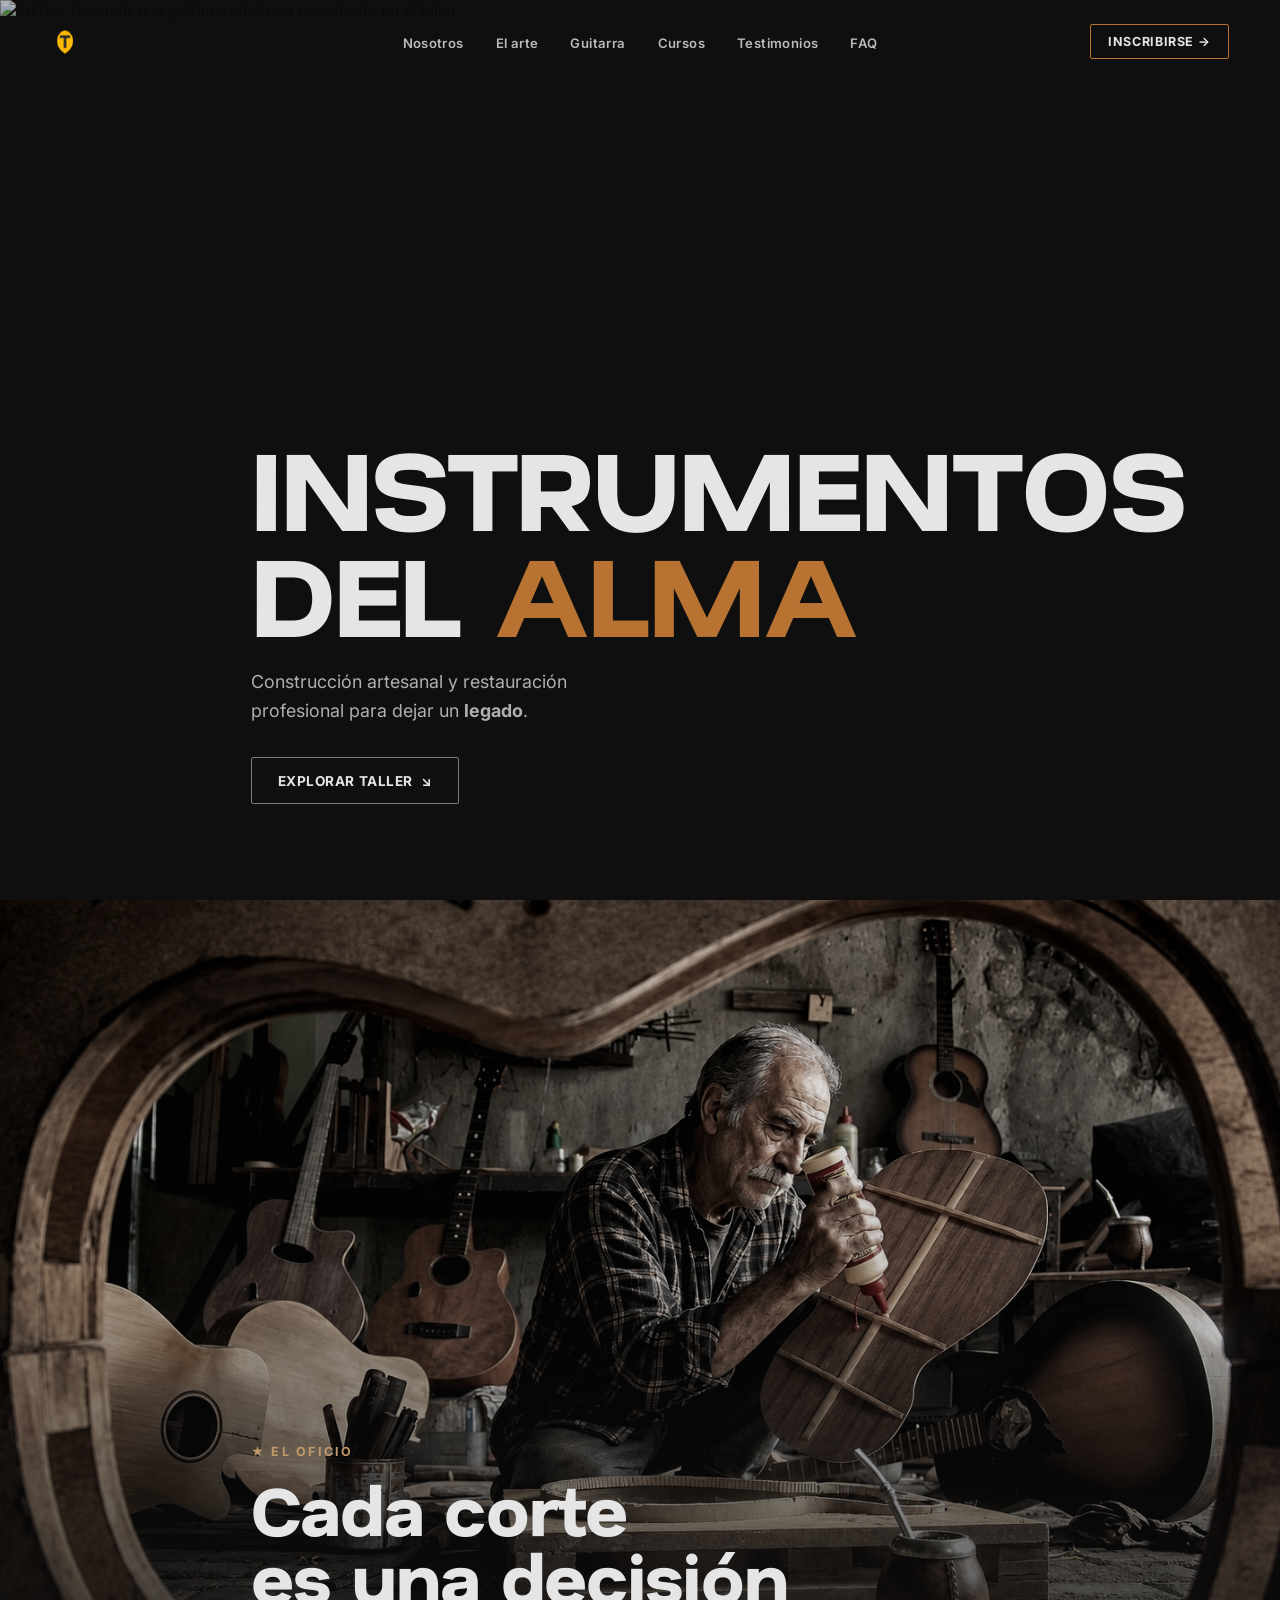
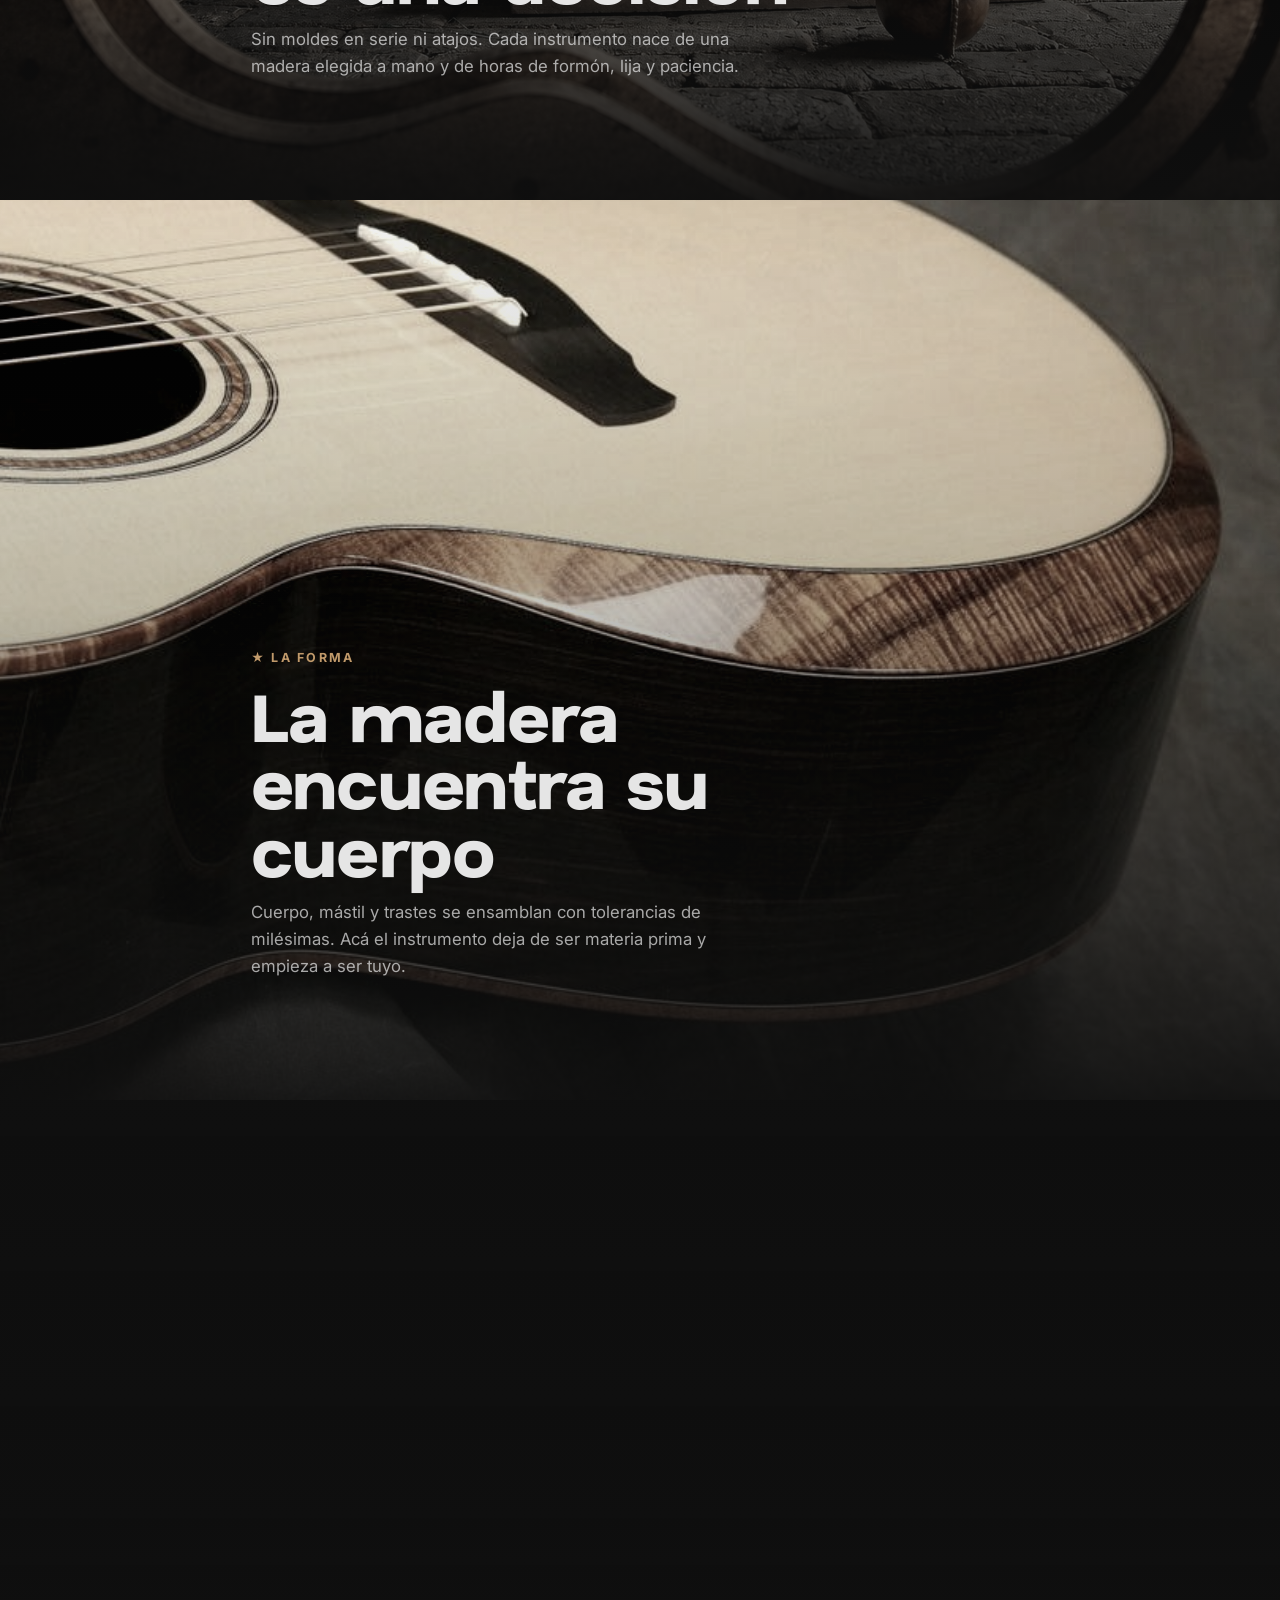
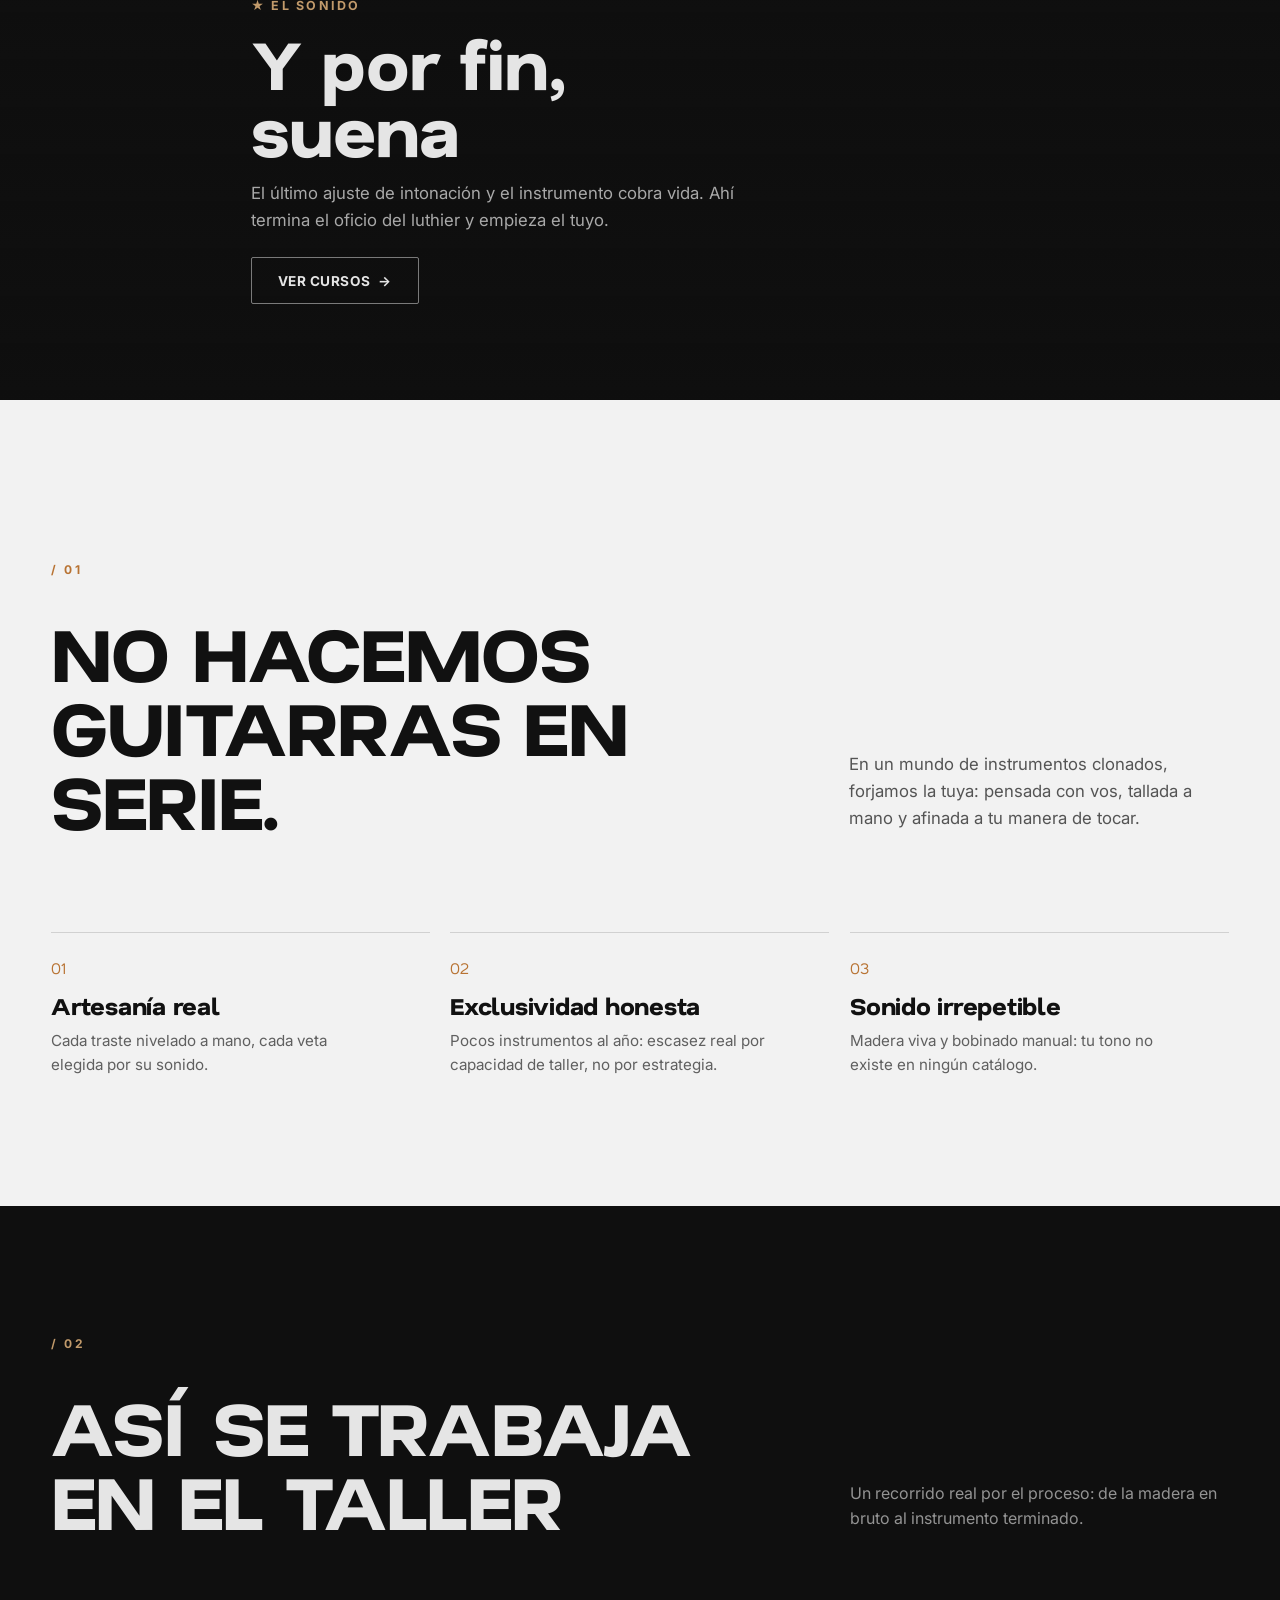
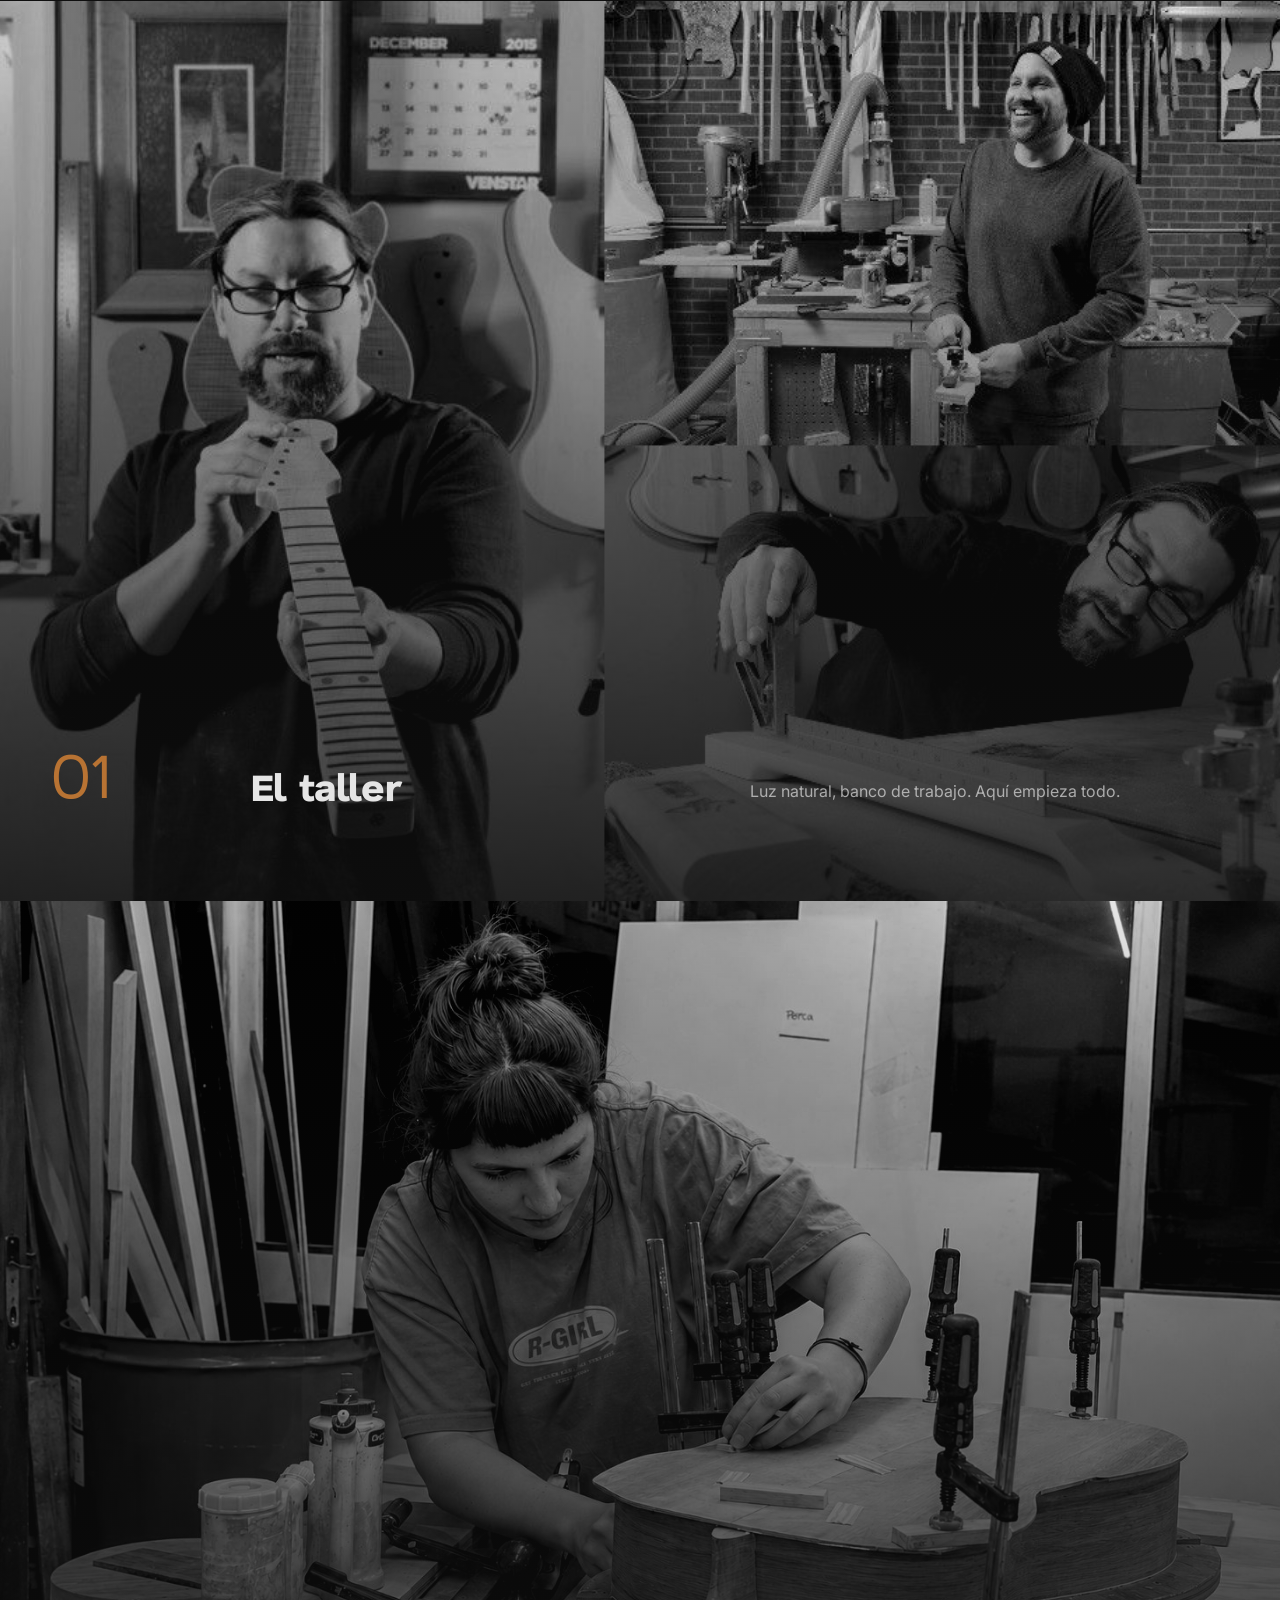
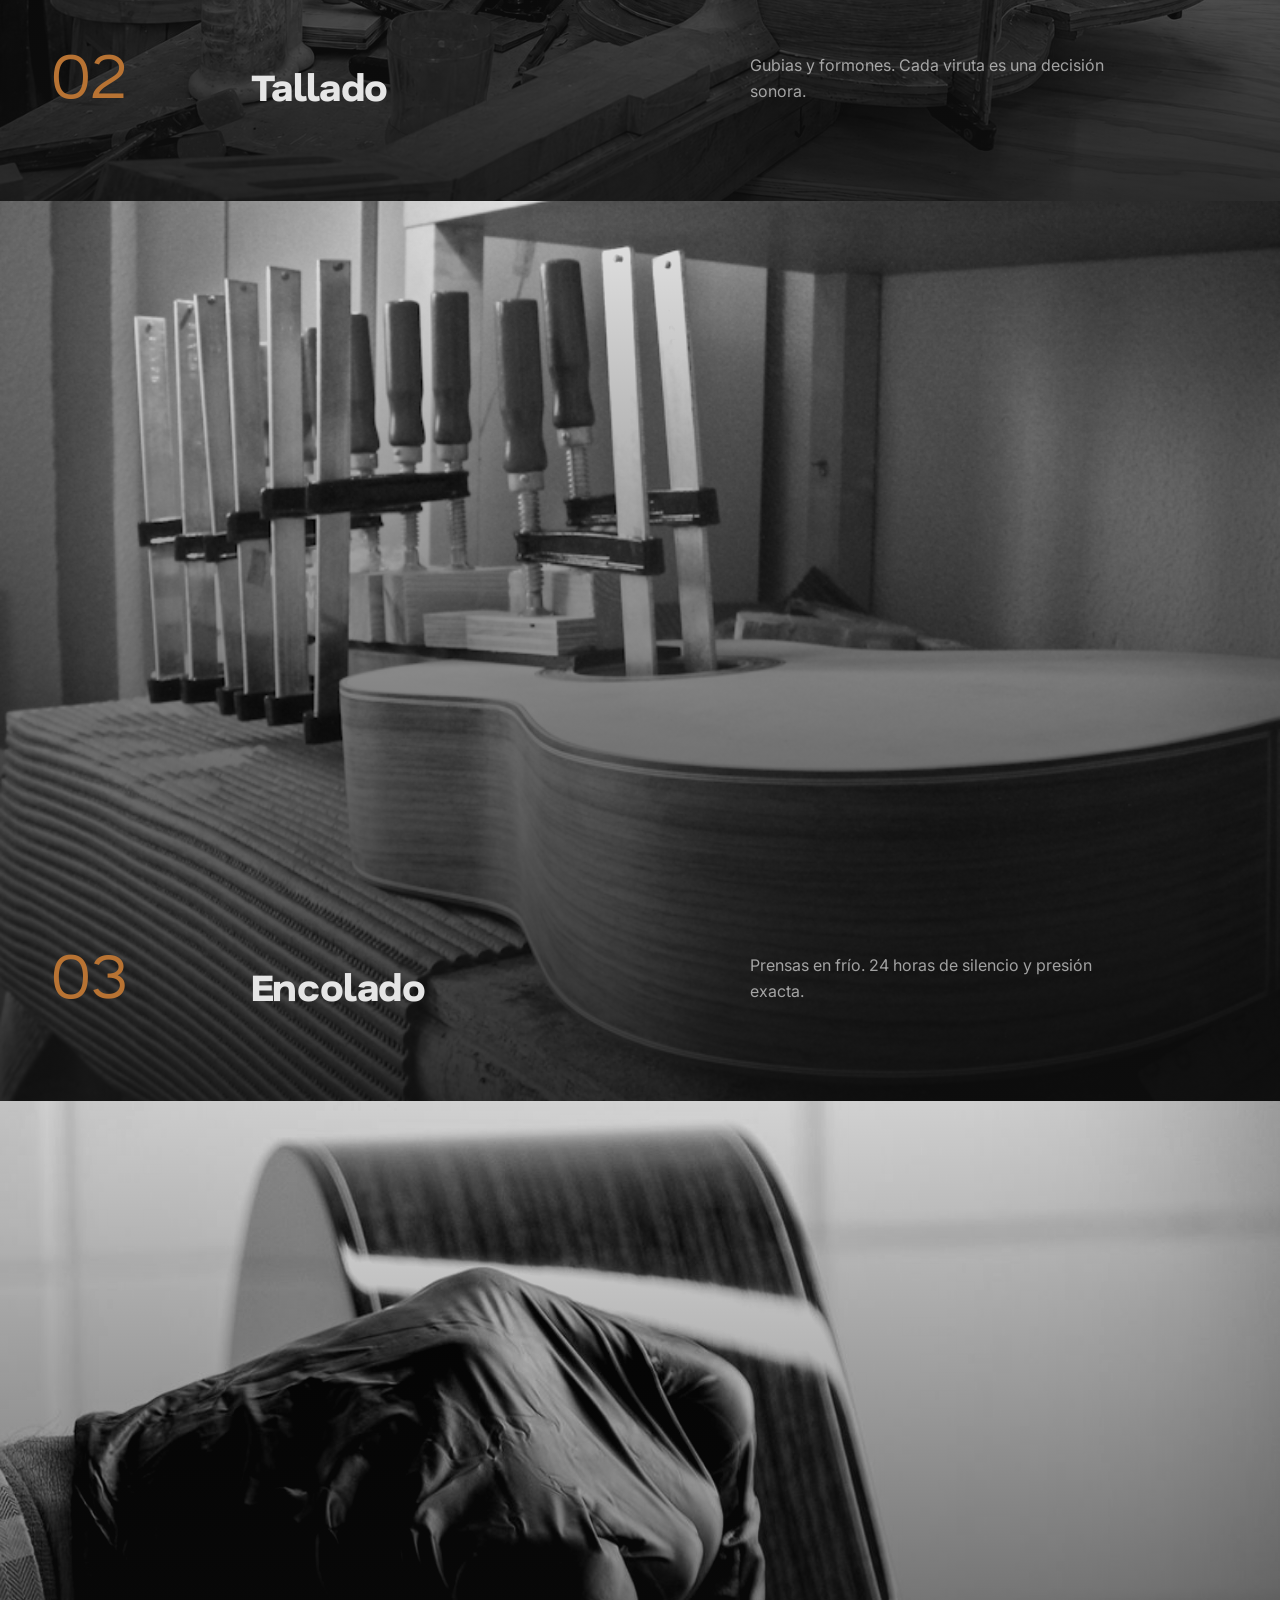
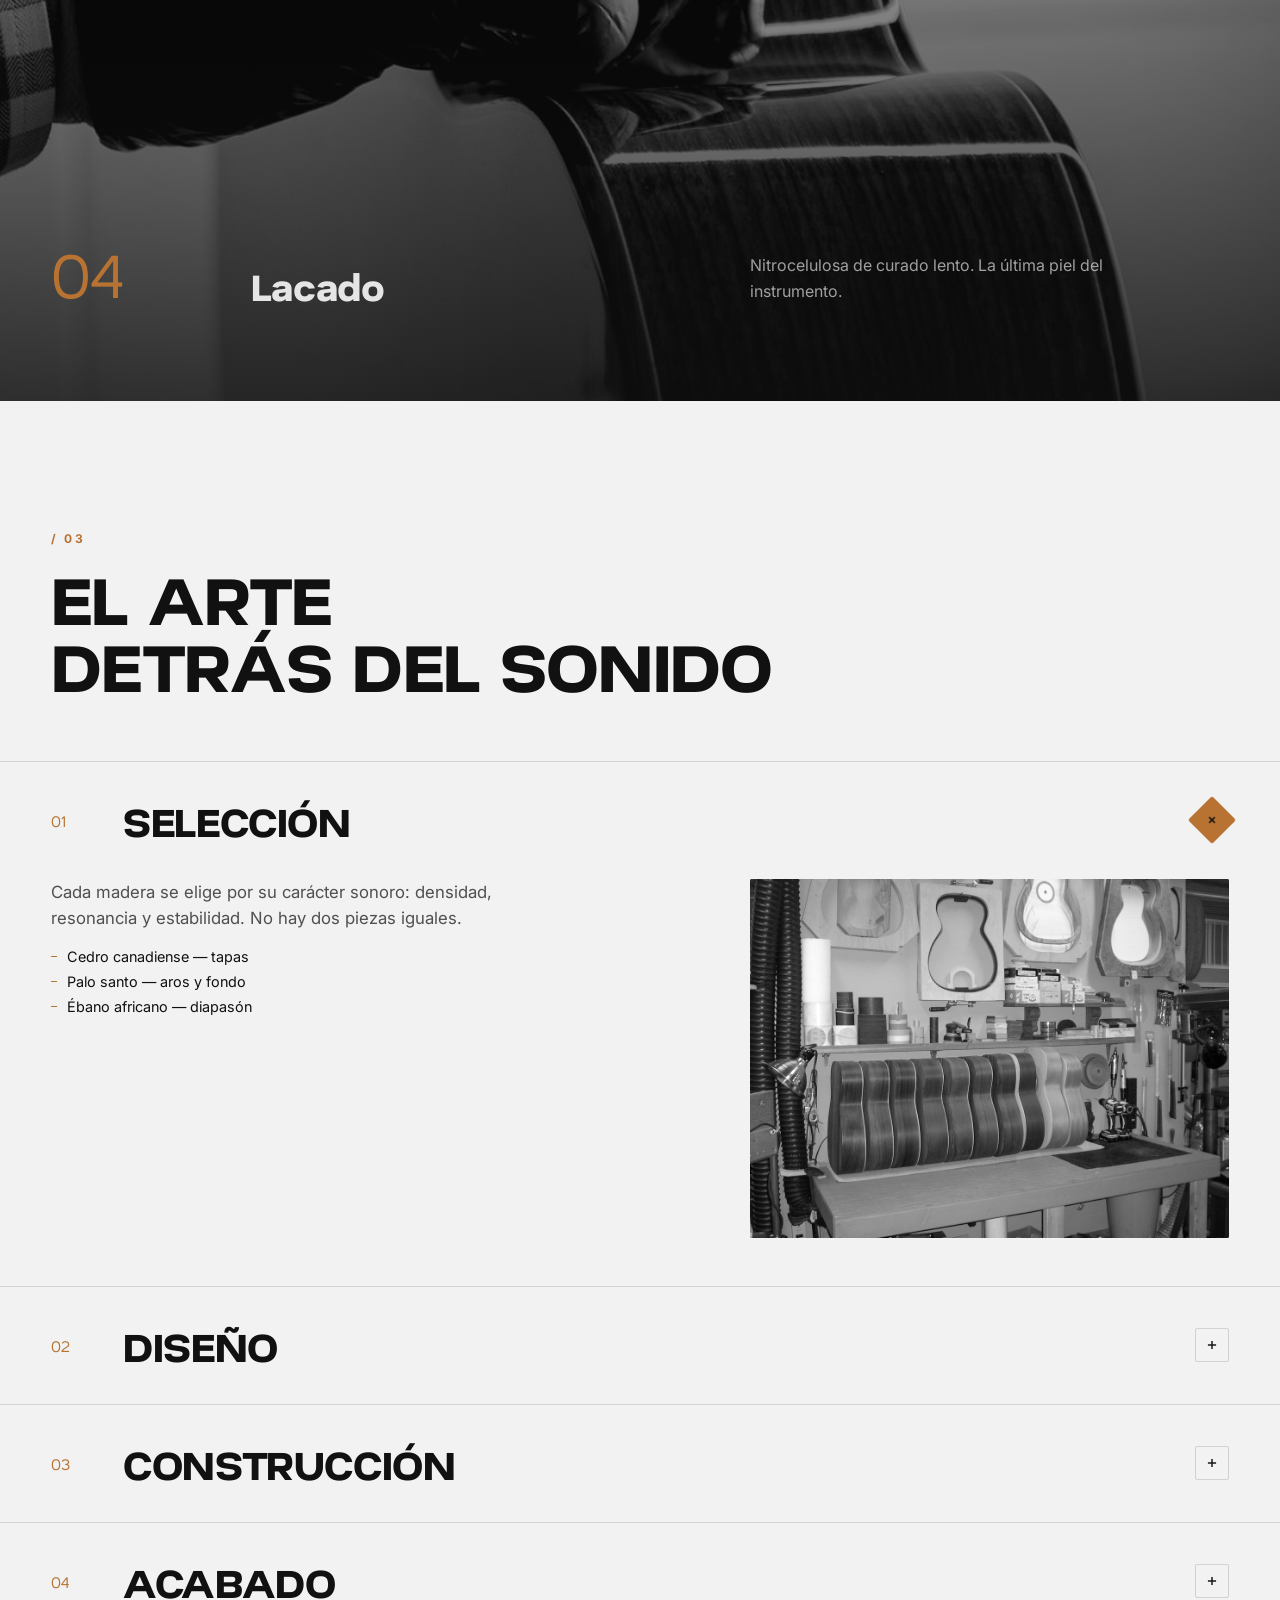
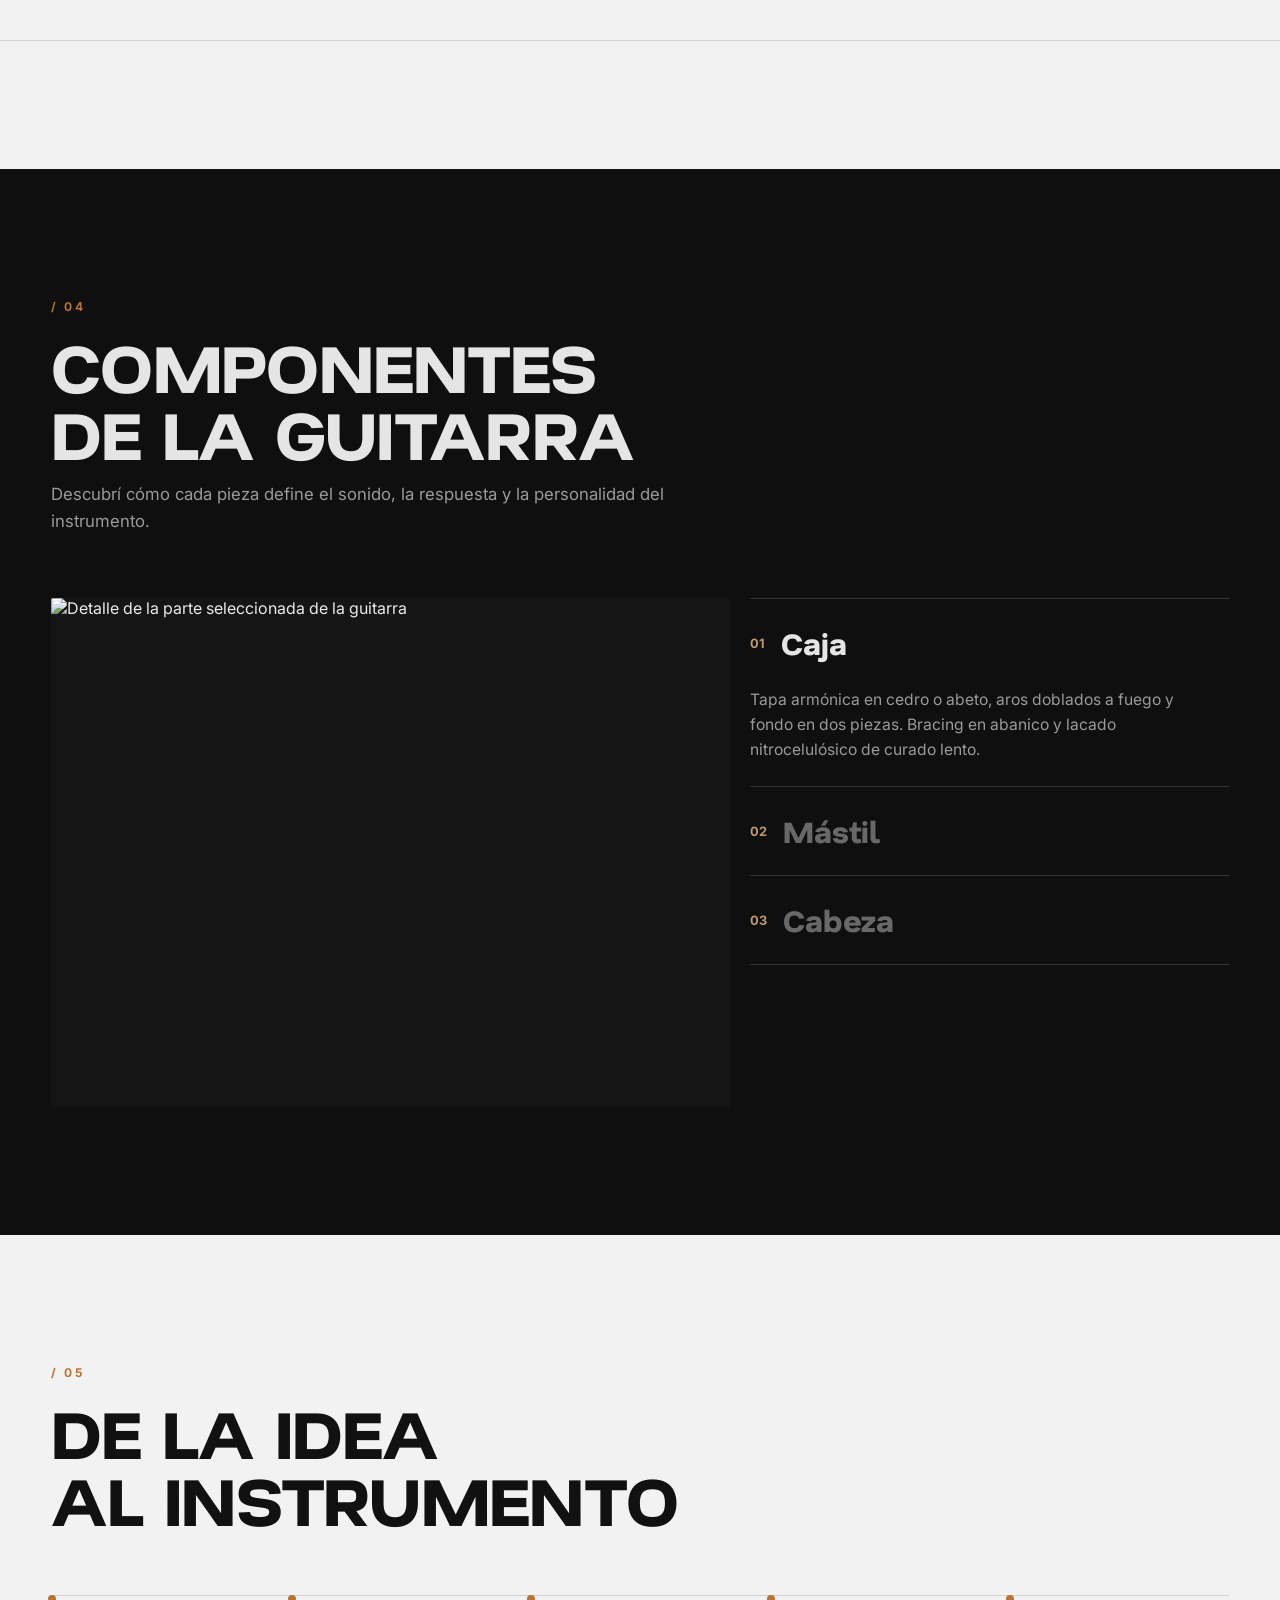
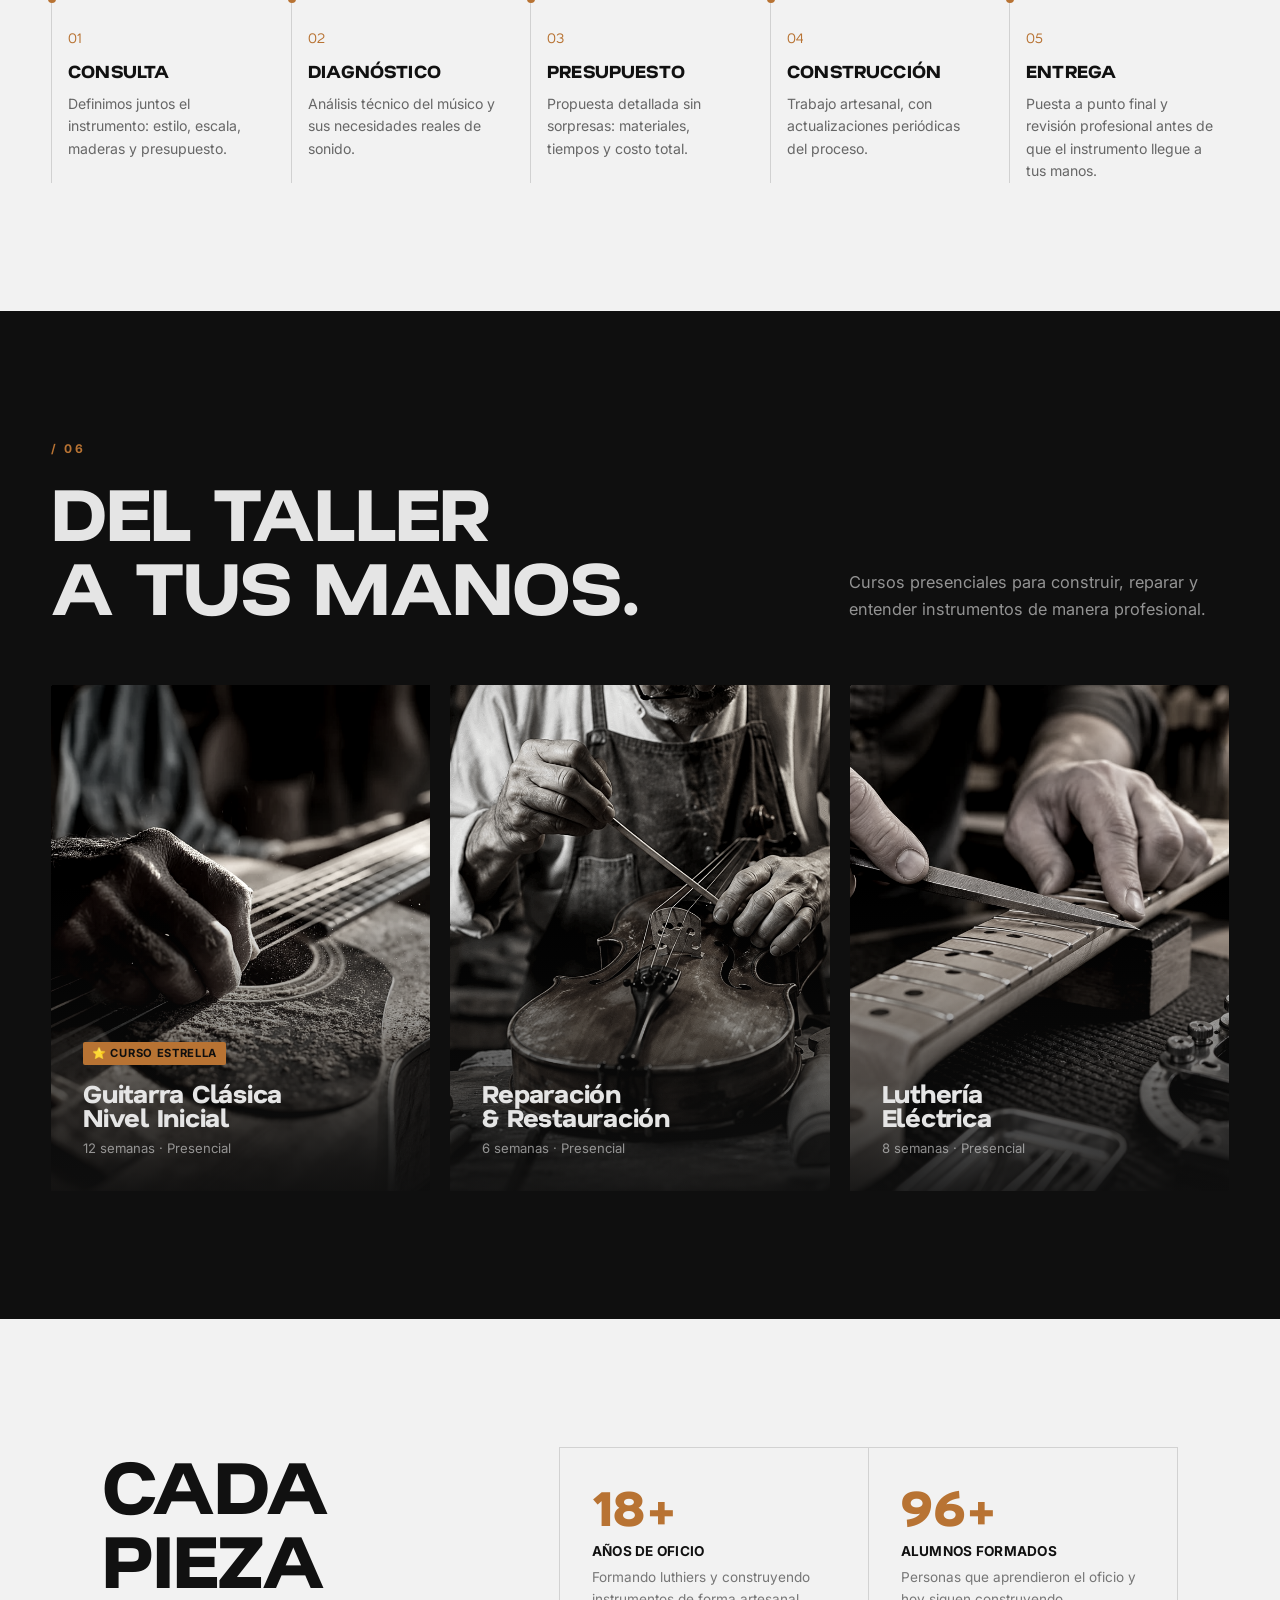
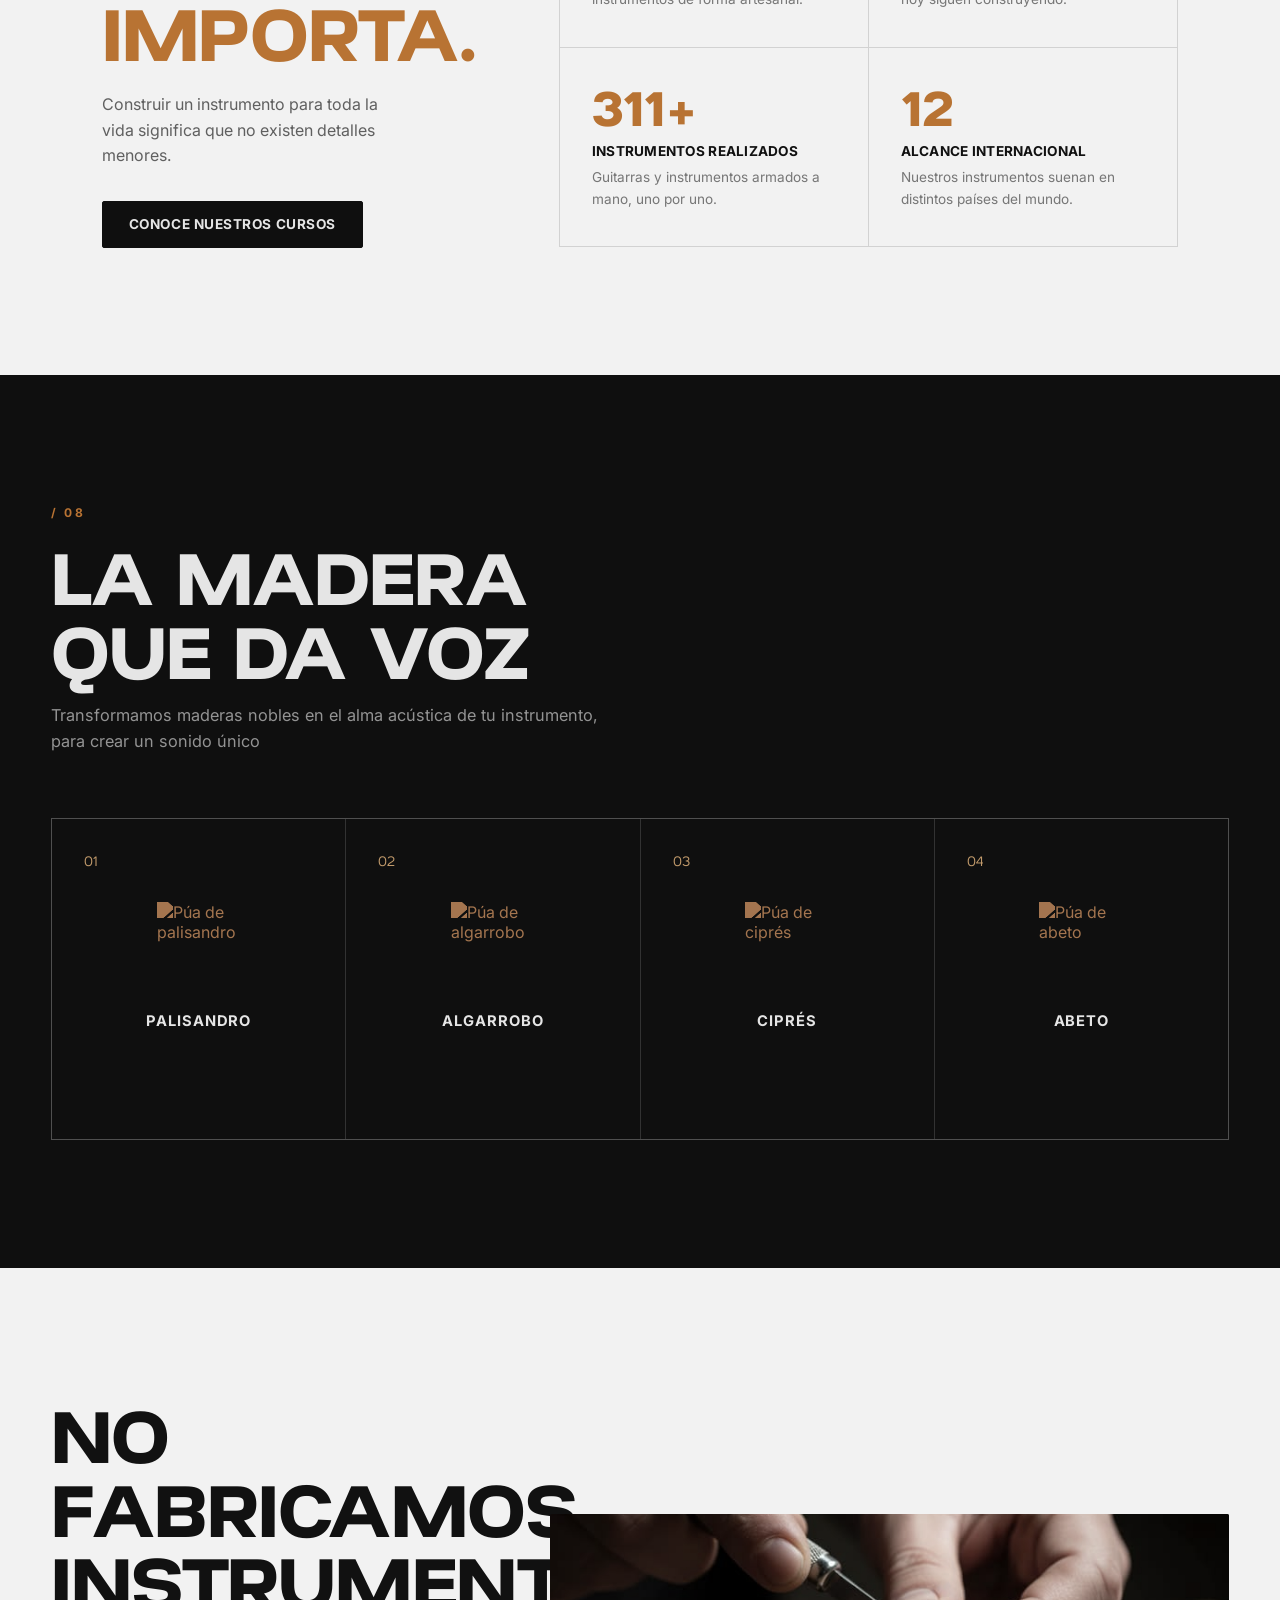
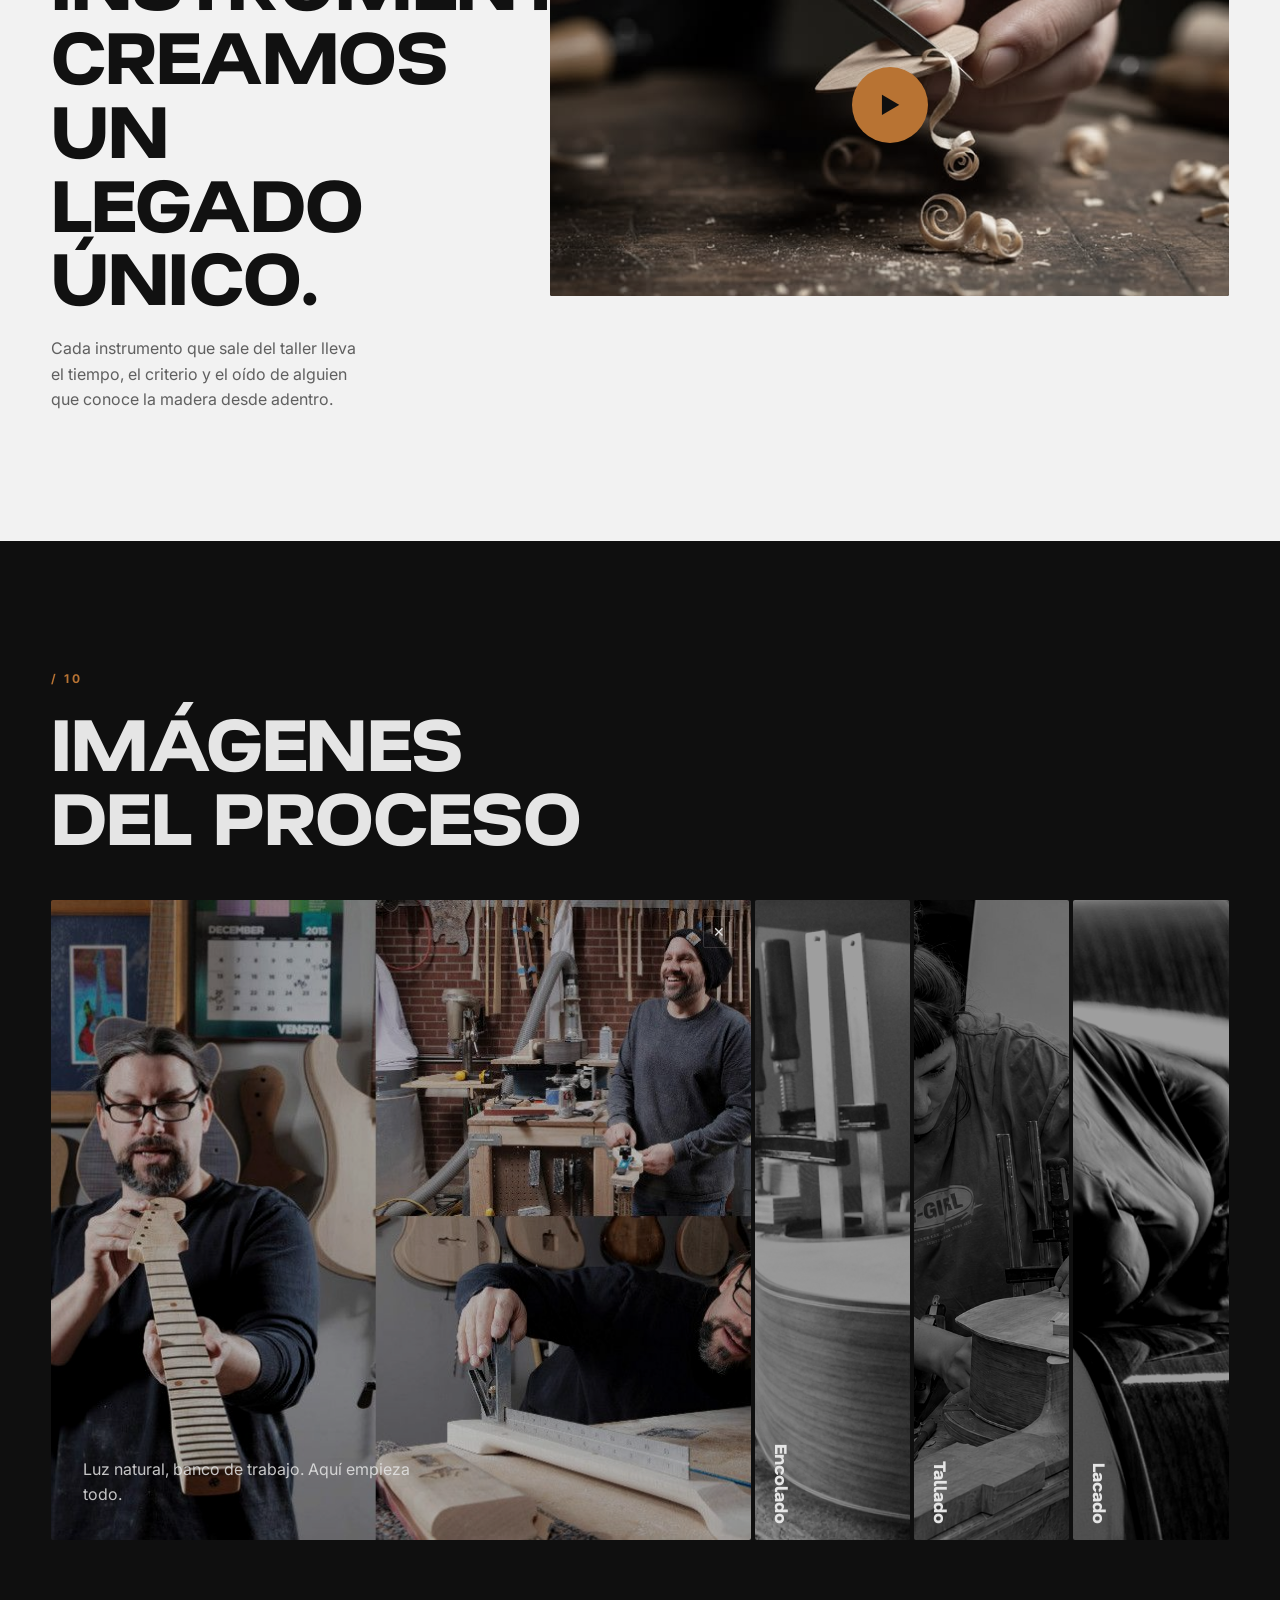
==== commit f88830d6: "." ====
--- a/index.html
+++ b/index.html
@@ -8,9 +8,8 @@
   <link rel="stylesheet" href="css/styles.css" />
   <link rel="preconnect" href="https://fonts.googleapis.com" />
   <link rel="preconnect" href="https://fonts.gstatic.com" crossorigin />
-  <link href="https://fonts.googleapis.com/css2?family=Geist:wght@400;500;700;900&display=swap" rel="stylesheet" />
-  <!-- DIN Condensed via Google Fonts aproximation -->
-  <link href="https://fonts.googleapis.com/css2?family=Barlow+Condensed:wght@700;900&display=swap" rel="stylesheet" />
+  <!-- Nata Sans → hero y demás títulos. Inter → texto de cuerpo y UI. -->
+  <link href="https://fonts.googleapis.com/css2?family=Nata+Sans:wght@400..900&family=Inter:wght@400;500;600;700;800;900&display=swap" rel="stylesheet" />
 </head>
 <body>
 
@@ -73,22 +72,75 @@
   </div>
 
   <div class="hero__content">
-    <div class="hero__row">
+    <div class="hero__block">
       <h1 class="hero__title">
         INSTRUMENTOS<br>
-        <span class="hero__title-accent">DEL ALMA.</span>
+        DEL <span class="hero__title-accent">ALMA</span>
       </h1>
-
-      <div class="hero__aside">
-        <p class="hero__sub">
-          Construcción artesanal, restauración profesional y formación
-          completa para quienes desean aprender
-        </p>
-        <a href="#cursos" class="btn btn-outline-light hero__cta">Explorar taller <span aria-hidden="true">↘</span></a>
-      </div>
+      <p class="hero__sub">
+        Construcción artesanal y restauración<br>
+        profesional para dejar un <strong>legado</strong>.
+      </p>
+      <a href="#cursos" class="btn btn-outline-light hero__cta">Explorar taller <span aria-hidden="true">↘</span></a>
     </div>
   </div>
 </section>
+
+  <!-- ══ PORTAFOLIO INMERSIVO — Curtain Reveal ═══════════
+       3 paneles a pantalla completa apilados con scroll.
+       Cada panel queda fijo (sticky) y el siguiente lo tapa
+       al deslizarse hacia arriba. 100% CSS, sin JS.
+       La caja de texto usa el mismo padding que .hero__content
+       en los 3 paneles, así queda en las mismas coordenadas. ══ -->
+  <section class="curtain" id="portafolio" aria-label="Portafolio inmersivo del taller">
+
+    <!-- Panel 1 · imagen -->
+    <div class="curtain__item">
+      <div class="curtain__sticky">
+        <img class="curtain__media curtain__media--img" src="assets/images/proceso_03.jpg" alt="Construcción del instrumento en el banco de trabajo" loading="lazy" />
+        <div class="curtain__overlay" aria-hidden="true"></div>
+        <div class="curtain__content">
+          <div class="curtain__block">
+            <span class="curtain__eyebrow">★ El oficio</span>
+            <h2 class="curtain__title">Cada corte<br>es una decisión</h2>
+            <p class="curtain__desc">Sin moldes en serie ni atajos. Cada instrumento nace de una madera elegida a mano y de horas de formón, lija y paciencia.</p>
+          </div>
+        </div>
+      </div>
+    </div>
+
+    <!-- Panel 2 · imagen -->
+    <div class="curtain__item">
+      <div class="curtain__sticky">
+        <img class="curtain__media curtain__media--img" src="assets/images/proceso_04.jpg" alt="Acabado final del instrumento" loading="lazy" />
+        <div class="curtain__overlay" aria-hidden="true"></div>
+        <div class="curtain__content">
+          <div class="curtain__block">
+            <span class="curtain__eyebrow">★ La forma</span>
+            <h2 class="curtain__title">La madera<br>encuentra su cuerpo</h2>
+            <p class="curtain__desc">Cuerpo, mástil y trastes se ensamblan con tolerancias de milésimas. Acá el instrumento deja de ser materia prima y empieza a ser tuyo.</p>
+          </div>
+        </div>
+      </div>
+    </div>
+
+    <!-- Panel 3 · video -->
+    <div class="curtain__item curtain__item--last">
+      <div class="curtain__sticky">
+        <video class="curtain__media curtain__media--video" src="assets/video/taller-reel.mp4" autoplay muted loop playsinline aria-hidden="true"></video>
+        <div class="curtain__overlay" aria-hidden="true"></div>
+        <div class="curtain__content">
+          <div class="curtain__block">
+            <span class="curtain__eyebrow">★ El sonido</span>
+            <h2 class="curtain__title">Y por fin,<br>suena</h2>
+            <p class="curtain__desc">El último ajuste de intonación y el instrumento cobra vida. Ahí termina el oficio del luthier y empieza el tuyo.</p>
+            <a href="#cursos" class="btn btn-outline-light">Ver cursos <span aria-hidden="true">→</span></a>
+          </div>
+        </div>
+      </div>
+    </div>
+
+  </section>
 
   <!-- ══ 01 · QUIÉNES SOMOS ═══════════════════════════════ -->
   <section class="nosotros" id="nosotros" aria-label="Quiénes somos">
@@ -128,9 +180,9 @@
       <p class="showcase__intro-copy">Un recorrido real por el proceso: de la madera en bruto al instrumento terminado.</p>
     </div>
 
-    <div class="showcase__pin-wrap" data-frames="4">
-      <div class="showcase__pin">
-        <div class="showcase__frame is-active" data-index="0">
+    <div class="showcase__list">
+      <div class="showcase__item">
+        <div class="showcase__sticky">
           <img src="assets/images/galeria_01.jpg" alt="El taller: banco de trabajo con luz natural" class="showcase__img" loading="lazy" />
           <div class="showcase__overlay"></div>
           <div class="showcase__caption">
@@ -139,7 +191,9 @@
             <p>Luz natural, banco de trabajo. Aquí empieza todo.</p>
           </div>
         </div>
-        <div class="showcase__frame" data-index="1">
+      </div>
+      <div class="showcase__item">
+        <div class="showcase__sticky">
           <img src="assets/images/galeria_03.jpg" alt="Tallado a mano con gubias y formones" class="showcase__img" loading="lazy" />
           <div class="showcase__overlay"></div>
           <div class="showcase__caption">
@@ -148,7 +202,9 @@
             <p>Gubias y formones. Cada viruta es una decisión sonora.</p>
           </div>
         </div>
-        <div class="showcase__frame" data-index="2">
+      </div>
+      <div class="showcase__item">
+        <div class="showcase__sticky">
           <img src="assets/images/galeria_02.jpg" alt="Encolado y prensado en frío" class="showcase__img" loading="lazy" />
           <div class="showcase__overlay"></div>
           <div class="showcase__caption">
@@ -157,7 +213,9 @@
             <p>Prensas en frío. 24 horas de silencio y presión exacta.</p>
           </div>
         </div>
-        <div class="showcase__frame" data-index="3">
+      </div>
+      <div class="showcase__item">
+        <div class="showcase__sticky">
           <img src="assets/images/galeria_04.jpg" alt="Lacado y acabado final" class="showcase__img" loading="lazy" />
           <div class="showcase__overlay"></div>
           <div class="showcase__caption">
@@ -165,14 +223,6 @@
             <h3>Lacado</h3>
             <p>Nitrocelulosa de curado lento. La última piel del instrumento.</p>
           </div>
-        </div>
-
-        <!-- Puntos indicadores -->
-        <div class="showcase__dots" aria-hidden="true">
-          <span class="showcase__dot is-active"></span>
-          <span class="showcase__dot"></span>
-          <span class="showcase__dot"></span>
-          <span class="showcase__dot"></span>
         </div>
       </div>
     </div>
@@ -654,9 +704,6 @@
       </div>
     </div>
   </section>
-      </div>
-    </div>
-  </section>
 
   <!-- ══ 10 · GALERÍA — Acordeón tipo video_effects ══════ -->
   <section class="galeria" id="galeria" aria-label="Imágenes del proceso">
--- a/css/styles.css
+++ b/css/styles.css
@@ -1,1509 +1,968 @@
-/* ============================================================
-   TRASTES — Design System v3.0
-   Lead: Product Design + Frontend Engineering
-   Paleta: #fdfcf8 · #2c2c2c · #fdb801 · #1d1d1d · #ffffff
-   Tipografía: Barlow Condensed (display) + Geist (UI)
-   Grid: 8pt system · max-width 1400px · 12 col desktop
-   ============================================================ */
-
-/* ── FUENTES ────────────────────────────────────────────── */
-@font-face {
-  font-family: 'Geist';
-  src: url('https://cdn.jsdelivr.net/npm/geist@1.3.0/dist/fonts/geist-sans/Geist-Regular.woff2') format('woff2');
-  font-weight: 400; font-display: swap;
-}
-@font-face {
-  font-family: 'Geist';
-  src: url('https://cdn.jsdelivr.net/npm/geist@1.3.0/dist/fonts/geist-sans/Geist-Bold.woff2') format('woff2');
-  font-weight: 700; font-display: swap;
-}
-@font-face {
-  font-family: 'Geist';
-  src: url('https://cdn.jsdelivr.net/npm/geist@1.3.0/dist/fonts/geist-sans/Geist-Black.woff2') format('woff2');
-  font-weight: 900; font-display: swap;
-}
-
-/* ── TOKENS ──────────────────────────────────────────────── */
-:root {
-  /* Paleta */
-  --c-bg:      #fdfcf8;
-  --c-dark:    #2c2c2c;
-  --c-accent:  #fdb801;
-  --c-text:    #1d1d1d;
-  --c-white:   #ffffff;
-  --c-muted:   #6b6760;
-  --c-line:    rgba(29,29,29,0.12);
-  --c-line-s:  rgba(29,29,29,0.24);
+/* ══════════════════════════════════════════════════════════════════
+   TRASTES — Luthería de autor
+   Swiss Grid / Editorial Precision / Alto contraste
+   ══════════════════════════════════════════════════════════════════ */
+
+/* ── 1. TOKENS ─────────────────────────────────────────────────── */
+:root{
+  /* Color — bloques contrapuestos */
+  --c-paper:        #F2F2F2;   /* claro: fondo perla */
+  --c-paper-ink:     #111111;  /* claro: texto */
+  --c-asphalt:       #0F0F0F;  /* oscuro: fondo asfalto */
+  --c-asphalt-ink:    #E5E5E5; /* oscuro: texto */
+  --c-line-light:     rgba(17,17,17,.14);
+  --c-line-dark:      rgba(229,229,229,.16);
+
+  /* Acento mínimo — cobre / madera cruda, sólo interactividad */
+  --c-copper:   #B87333;
+  --c-copper-2: #C19A6B;
+  --c-copper-deep: #8F5623;
 
   /* Tipografía */
-  --f-display: 'Barlow Condensed', 'Geist', system-ui, sans-serif;
-  --f-ui:      'Geist', system-ui, sans-serif;
-
-  /* Escala tipográfica (8pt base) */
-  --ts-hero:  clamp(3.5rem, 9vw, 5.5rem);   /* ~88px */
-  --ts-h1:    clamp(2.8rem, 6vw, 4rem);     /* ~64px */
-  --ts-h2:    clamp(2rem, 4vw, 3rem);       /* ~48px */
-  --ts-h3:    clamp(1.4rem, 2.5vw, 2rem);   /* ~32px */
-  --ts-body:  1.125rem;                      /* 18px  */
-  --ts-small: 0.9375rem;                     /* 15px  */
-  --ts-cap:   0.8125rem;                     /* 13px  */
-
-  /* Spacing 8pt */
-  --s-1:   8px;
-  --s-2:  16px;
-  --s-3:  24px;
-  --s-4:  32px;
-  --s-6:  48px;
-  --s-8:  64px;
-  --s-12: 96px;
-  --s-16: 128px;
-
-  /* Transiciones */
-  --dur:  220ms;
-  --ease: cubic-bezier(0.25, 0, 0.1, 1);
-  --ease-out: cubic-bezier(0.0, 0, 0.2, 1);
-
-  /* Misc */
-  --max-w: 1400px;
-  --nav-h: 64px;
-  --line: 1px solid var(--c-line);
-}
-
-/* ── RESET ──────────────────────────────────────────────── */
-*, *::before, *::after { box-sizing: border-box; margin: 0; padding: 0; }
-html { scroll-behavior: smooth; }
-body {
-  font-family: var(--f-ui);
-  background: var(--c-bg);
-  color: var(--c-text);
-  font-size: var(--ts-body);
-  line-height: 1.6;
+  --f-display: 'Nata Sans', 'Inter', sans-serif;
+  --f-body:    'Inter', sans-serif;
+
+  /* Escala modular de espaciado (base 8px / 1rem = 16px) */
+  --sp-1:  .25rem;   /*  4  */
+  --sp-2:  .5rem;    /*  8  */
+  --sp-3:  .75rem;   /* 12  */
+  --sp-4:  1rem;     /* 16  */
+  --sp-5:  1.5rem;   /* 24  */
+  --sp-6:  2rem;     /* 32  */
+  --sp-7:  3rem;     /* 48  */
+  --sp-8:  4rem;     /* 64  */
+  --sp-9:  6rem;     /* 96  */
+  --sp-10: 8rem;     /* 128 */
+  --sp-11: 10rem;    /* 160 */
+
+  /* Grilla de 12 columnas */
+  --grid-cols: 12;
+  --grid-gap: 1.25rem;
+  --grid-margin: clamp(1.25rem, 4vw, 4rem);
+
+  /* Radios — casi nada, apenas quiebra el filo */
+  --r-sharp: 2px;
+  --r-pill: 999px;
+
+  /* Curvas de aceleración */
+  --ease-out: cubic-bezier(0.16, 1, 0.3, 1);
+  --ease-in-out: cubic-bezier(0.65, 0, 0.35, 1);
+
+  /* Duraciones */
+  --dur-fast: .3s;
+  --dur-mid: .6s;
+  --dur-slow: .9s;
+
+  --nav-h: 84px;
+}
+
+/* ── 2. RESET ──────────────────────────────────────────────────── */
+*, *::before, *::after{ box-sizing: border-box; margin:0; padding:0; }
+html{ scroll-behavior: smooth; }
+@media (prefers-reduced-motion: reduce){
+  html{ scroll-behavior: auto; }
+  *, *::before, *::after{ animation-duration: .01ms !important; animation-iteration-count: 1 !important; transition-duration: .01ms !important; scroll-behavior: auto !important; }
+}
+body{
+  font-family: var(--f-body);
+  background: var(--c-paper);
+  color: var(--c-paper-ink);
   -webkit-font-smoothing: antialiased;
+  -moz-osx-font-smoothing: grayscale;
   overflow-x: hidden;
 }
-/* Bloqueo de scroll cuando menú mobile está abierto */
-body.menu-open { overflow: hidden; }
-
-img { display: block; width: 100%; height: 100%; object-fit: cover; }
-a   { color: inherit; text-decoration: none; }
-ul  { list-style: none; }
-button { font: inherit; color: inherit; background: none; border: none; cursor: pointer; }
-svg { display: block; flex-shrink: 0; }
-::selection { background: var(--c-accent); color: var(--c-text); }
-
-/* Títulos: display condensada */
-h1, h2, h3, h4 {
-  font-family: var(--f-display);
-  font-weight: 900;
+body.no-scroll{ overflow: hidden; }
+img, video{ display:block; max-width:100%; height:auto; }
+a{ color: inherit; text-decoration:none; }
+ul{ list-style:none; }
+button{ font: inherit; color: inherit; background:none; border:none; cursor:pointer; }
+h1,h2,h3,h4{ font-family: var(--f-display); font-weight: 800; line-height: .96; letter-spacing: -0.01em; text-wrap: balance; }
+p{ line-height: 1.6; }
+::selection{ background: var(--c-copper); color: #fff; }
+
+/* Foco visible — accesibilidad, sin romper la estética */
+a:focus-visible, button:focus-visible, [tabindex]:focus-visible{
+  outline: 2px solid var(--c-copper);
+  outline-offset: 3px;
+}
+
+/* ── 3. TIPOGRAFÍA — contraste extremo ────────────────────────── */
+.label-num{
+  font-family: var(--f-body);
+  font-weight: 700;
+  font-size: .75rem;
+  letter-spacing: .22em;
   text-transform: uppercase;
-  letter-spacing: -0.01em;
-  line-height: 0.94;
-}
-
-/* ── UTILIDADES ─────────────────────────────────────────── */
-.container {
-  max-width: var(--max-w);
+  color: var(--c-copper);
+  margin-bottom: var(--sp-4);
+}
+.label-num--light{ color: var(--c-copper-2); }
+
+h2{ font-size: clamp(2.5rem, 6vw, 5.5rem); }
+.section-header h2, .arte__header h2, .componentes__header h2{ font-size: clamp(2.25rem, 5.4vw, 4.75rem); }
+
+/* ── 4. LAYOUT / GRID ──────────────────────────────────────────── */
+.container{
+  width: 100%;
+  max-width: 1600px;
   margin-inline: auto;
-  padding-inline: var(--s-4);
-}
-@media (min-width: 768px) { .container { padding-inline: var(--s-8); } }
-
-.label-num {
-  font-family: var(--f-ui);
-  font-size: var(--ts-cap);
-  font-weight: 700;
-  letter-spacing: 0.12em;
-  color: var(--c-accent);
-  margin-bottom: var(--s-1);
-  text-transform: uppercase;
-}
-
-/* Clase utilitaria: todas las imágenes en B&W · hover → color */
-.img-bw img,
-.img-bw {
-  filter: grayscale(100%) contrast(1.08);
-  transition: filter 0.55s var(--ease);
-}
-.img-bw:hover img,
-.img-bw:hover,
-.arte__item.open .arte__item-image.img-bw img {
-  filter: grayscale(0%) contrast(1);
-}
-
-/* ── REVEAL ─────────────────────────────────────────────── */
-.reveal {
-  opacity: 0;
-  transform: translateY(12px);
-  transition: opacity 0.55s var(--ease), transform 0.55s var(--ease);
-}
-.reveal.visible { opacity: 1; transform: none; }
-.reveal-delay-1.visible { transition-delay: 0.08s; }
-.reveal-delay-2.visible { transition-delay: 0.16s; }
-.reveal-delay-3.visible { transition-delay: 0.24s; }
-.reveal-delay-4.visible { transition-delay: 0.32s; }
-@media (prefers-reduced-motion: reduce) {
-  .reveal { opacity: 1; transform: none; transition: none; }
-}
-
-/* ── BOTONES ─────────────────────────────────────────────── */
-.btn {
+  padding-inline: var(--grid-margin);
+}
+.grid-12{
+  display: grid;
+  grid-template-columns: repeat(var(--grid-cols), 1fr);
+  gap: var(--grid-gap);
+}
+
+/* ── 5. BOTONES ────────────────────────────────────────────────── */
+.btn{
   display: inline-flex;
   align-items: center;
-  gap: var(--s-1);
-  font-family: var(--f-ui);
-  font-size: var(--ts-cap);
+  gap: .6em;
+  font-family: var(--f-body);
   font-weight: 700;
-  letter-spacing: 0.06em;
+  font-size: .85rem;
+  letter-spacing: .04em;
   text-transform: uppercase;
-  padding: 14px 24px;
-  border: 1px solid var(--c-line-s);
-  background: var(--c-bg);
-  color: var(--c-text);
-  cursor: pointer;
-  transition: background var(--dur) var(--ease), color var(--dur) var(--ease),
-              border-color var(--dur) var(--ease), transform var(--dur) var(--ease);
-}
-.btn:hover { background: var(--c-text); color: var(--c-white); border-color: var(--c-text); }
-.btn:focus-visible { outline: 2px solid var(--c-accent); outline-offset: 3px; }
-.btn-dark    { background: var(--c-dark); color: var(--c-white); border-color: var(--c-dark); }
-.btn-dark:hover { background: var(--c-text); }
-.btn-accent  { background: var(--c-accent); color: var(--c-text); border-color: var(--c-accent); }
-.btn-accent:hover { background: var(--c-text); color: var(--c-accent); border-color: var(--c-text); }
-.btn-light   { background: var(--c-white); color: var(--c-text); border-color: var(--c-white); }
-.btn-light:hover { background: var(--c-accent); border-color: var(--c-accent); }
-.btn-outline { background: transparent; color: var(--c-text); border-color: var(--c-line-s); }
-.btn-outline:hover { background: var(--c-text); color: var(--c-white); }
-.btn-outline-light { background: transparent; color: var(--c-white); border-color: rgba(255,255,255,0.6); }
-.btn-outline-light:hover { background: var(--c-white); color: var(--c-text); border-color: var(--c-white); }
-
-/* ══════════════════════════════════════════════════════════
+  padding: 1.05em 1.9em;
+  border: 1px solid transparent;
+  border-radius: var(--r-sharp);
+  transition: transform var(--dur-fast) var(--ease-out),
+              background-color var(--dur-fast) var(--ease-out),
+              color var(--dur-fast) var(--ease-out),
+              border-color var(--dur-fast) var(--ease-out);
+  white-space: nowrap;
+}
+.btn span{ transition: transform var(--dur-fast) var(--ease-out); display:inline-block; }
+.btn:hover span{ transform: translate(3px,-2px); }
+.btn:active{ transform: scale(.97); }
+
+.btn-outline-light{
+  color: var(--c-asphalt-ink);
+  border-color: rgba(229,229,229,.5);
+}
+.btn-outline-light:hover{
+  background: var(--c-asphalt-ink);
+  color: var(--c-asphalt);
+  border-color: var(--c-asphalt-ink);
+}
+
+.btn-accent{
+  background: var(--c-copper);
+  color: #0F0F0F;
+  border-color: var(--c-copper);
+}
+.btn-accent:hover{ background: var(--c-copper-2); border-color: var(--c-copper-2); }
+
+.btn-dark{
+  background: var(--c-asphalt);
+  color: var(--c-asphalt-ink);
+  border-color: var(--c-asphalt);
+}
+.btn-dark:hover{ background: var(--c-copper); border-color: var(--c-copper); color:#0F0F0F; }
+
+/* ── 6. IMÁGENES B/N — "trabajo sucio" del taller ────────────────
+   Fotos del proceso desaturadas; el color aparece sólo como acento
+   ─────────────────────────────────────────────────────────────── */
+.img-bw{ overflow: hidden; position: relative; background: #1a1a1a; }
+.img-bw img{
+  width: 100%; height: 100%; object-fit: cover;
+  filter: grayscale(1) contrast(1.05);
+  transition: filter var(--dur-mid) var(--ease-out), transform 1.2s var(--ease-out);
+}
+.img-bw:hover img{ filter: grayscale(0) contrast(1.05); transform: scale(1.035); }
+
+/* ── 7. REVEAL — clipping-mask text + fade/slide ─────────────────
+   IntersectionObserver agrega .reveal--visible en js/main.js
+   ─────────────────────────────────────────────────────────────── */
+.reveal{
+  opacity: 0;
+  transform: translateY(30px);
+  transition: opacity .9s var(--ease-out), transform .9s var(--ease-out);
+  will-change: opacity, transform;
+}
+.reveal--visible{ opacity: 1; transform: translateY(0); }
+.reveal-delay-1.reveal--visible{ transition-delay: .1s; }
+.reveal-delay-2.reveal--visible{ transition-delay: .2s; }
+.reveal-delay-3.reveal--visible{ transition-delay: .3s; }
+.reveal-delay-4.reveal--visible{ transition-delay: .4s; }
+
+/* Clipping mask — títulos que emergen desde una línea invisible */
+.clip-reveal{ overflow: hidden; display: block; }
+.clip-reveal > span{
+  display: block;
+  transform: translateY(115%);
+  transition: transform 1s var(--ease-out);
+}
+.clip-reveal.reveal--visible > span{ transform: translateY(0); }
+
+/* ══════════════════════════════════════════════════════════════════
    NAV
-   ══════════════════════════════════════════════════════════ */
-.nav {
-  position: fixed; top: 0; left: 0; right: 0; z-index: 200;
+   ══════════════════════════════════════════════════════════════════ */
+.nav{
+  position: fixed; top:0; left:0; right:0; z-index: 900;
+  display:flex; align-items:center; justify-content:space-between;
   height: var(--nav-h);
-  padding-inline: var(--s-4);
-  display: flex; align-items: center; justify-content: space-between;
+  padding-inline: var(--grid-margin);
   background: transparent;
+  transition: background-color var(--dur-mid) var(--ease-out),
+              border-color var(--dur-mid) var(--ease-out),
+              height var(--dur-mid) var(--ease-out);
   border-bottom: 1px solid transparent;
-  transition: background 0.4s var(--ease), border-color 0.4s var(--ease);
-}
-@media (min-width: 768px) { .nav { padding-inline: var(--s-8); } }
-
-.nav__logo {
-  font-family: var(--f-display);
-  font-size: 1.25rem; font-weight: 900;
-  letter-spacing: 0.02em;
-  display: flex; align-items: center; gap: 6px;
-  color: var(--c-white);
-  transition: color 0.4s var(--ease);
-}
-.nav__logo-dot { width: 7px; height: 7px; background: var(--c-accent); border-radius: 1px; }
-
-.nav__links {
-  display: none;
-  gap: var(--s-6);
-}
-@media (min-width: 1024px) { .nav__links { display: flex; } }
-
-.nav__links a {
-  font-family: var(--f-ui);
-  font-size: var(--ts-cap);
-  font-weight: 700;
-  letter-spacing: 0.06em;
-  text-transform: uppercase;
-  color: rgba(255,255,255,0.8);
-  transition: color var(--dur) var(--ease);
-  position: relative;
-}
-.nav__links a::after {
-  content: ""; position: absolute; left: 0; bottom: -4px;
-  width: 0; height: 1px; background: var(--c-accent);
-  transition: width var(--dur) var(--ease);
-}
-.nav__links a:hover { color: var(--c-white); }
-.nav__links a:hover::after { width: 100%; }
-
-.nav__right { display: flex; align-items: center; gap: var(--s-2); }
-
-.nav__cta {
-  font-family: var(--f-ui);
-  font-size: var(--ts-cap);
-  font-weight: 700;
-  letter-spacing: 0.06em;
-  text-transform: uppercase;
-  padding: 10px 20px;
-  background: var(--c-dark); color: var(--c-white);
-  border: 1px solid var(--c-dark);
-  transition: background var(--dur) var(--ease), color var(--dur) var(--ease), border-color var(--dur);
-}
-.nav__cta:hover { background: var(--c-accent); color: var(--c-text); border-color: var(--c-accent); }
-
-/* Hamburguesa */
-.nav__burger {
-  display: flex; flex-direction: column; justify-content: center; align-items: center;
-  gap: 5px; width: 40px; height: 40px; padding: 8px;
-  cursor: pointer; background: none; border: none;
-}
-@media (min-width: 1024px) { .nav__burger { display: none; } }
-.nav__burger span {
-  display: block; width: 20px; height: 1.5px;
-  background: var(--c-white);
-  transition: transform 0.3s var(--ease), opacity 0.3s var(--ease), background 0.4s var(--ease);
-  transform-origin: center;
-}
-.nav__burger.open span:nth-child(1) { transform: translateY(6.5px) rotate(45deg); }
-.nav__burger.open span:nth-child(2) { opacity: 0; }
-.nav__burger.open span:nth-child(3) { transform: translateY(-6.5px) rotate(-45deg); }
-
-/* ── NAV SÓLIDO: cuando se hace scroll y se deja atrás el hero ── */
-.nav.nav--scrolled {
-  background: var(--c-bg);
-  border-color: var(--c-line);
-}
-.nav.nav--scrolled .nav__logo,
-.nav.nav--scrolled .nav__links a { color: var(--c-text); }
-.nav.nav--scrolled .nav__links a:hover { color: var(--c-text); }
-.nav.nav--scrolled .nav__burger span { background: var(--c-text); }
-
-/* ── MENÚ MOBILE OVERLAY ────────────────────────────────── */
-.mobile-menu {
-  position: fixed; inset: 0; z-index: 190;
-  background: var(--c-dark);
-  display: flex; flex-direction: column; justify-content: center; align-items: flex-start;
-  padding: var(--s-8) var(--s-6);
-  opacity: 0; pointer-events: none;
-  transform: translateY(-8px);
-  transition: opacity 0.35s var(--ease), transform 0.35s var(--ease);
-}
-.mobile-menu.open {
-  opacity: 1; pointer-events: all; transform: none;
-}
-
-.mobile-menu__close {
-  position: absolute; top: var(--s-4); right: var(--s-4);
-  width: 44px; height: 44px;
-  display: flex; align-items: center; justify-content: center;
-  color: var(--c-white); cursor: pointer;
-}
-
-.mobile-menu__links { display: flex; flex-direction: column; gap: var(--s-3); }
-.mobile-menu__link {
-  font-family: var(--f-display);
-  font-size: clamp(2rem, 8vw, 3rem);
-  font-weight: 900; text-transform: uppercase;
-  color: rgba(255,255,255,0.55);
-  letter-spacing: -0.01em;
-  transition: color var(--dur) var(--ease);
-}
-.mobile-menu__link:hover, .mobile-menu__link:focus { color: var(--c-white); }
-.mobile-menu__cta {
-  margin-top: var(--s-3);
-  font-family: var(--f-ui);
-  font-size: var(--ts-small);
-  font-weight: 700; text-transform: uppercase; letter-spacing: 0.06em;
-  color: var(--c-accent) !important;
-  padding: var(--s-2) 0;
-  border-top: 1px solid rgba(255,255,255,0.12);
-}
-
-/* ══════════════════════════════════════════════════════════
-   HERO — Pantalla completa, imagen de fondo + overlay oscuro
-   ══════════════════════════════════════════════════════════ */
-.hero {
-  position: relative;
-  min-height: 100vh;
-  overflow: hidden;
-  isolation: isolate; /* nuevo contexto de stacking, prolijo */
-}
-
-/* Imagen + overlay: ocupan todo el hero, detrás del contenido */
-.hero__media { position: absolute; inset: 0; z-index: 0; }
-.hero__img {
-  width: 100%; height: 100%;
-  object-fit: cover;
-  object-position: center 30%;
-  transition: transform 1.4s var(--ease);
-  will-change: transform;
-}
-.hero__overlay {
-  position: absolute; inset: 0;
-  background: linear-gradient(
-    to top,
-    rgba(10,10,10,0.88) 0%,
-    rgba(10,10,10,0.45) 45%,
-    rgba(10,10,10,0.32) 100%
-  );
-  transition: background 0.6s var(--ease);
-}
-
-/* Hover: leve zoom en la imagen + overlay un poco más oscuro */
-.hero:hover .hero__img { transform: scale(1.06); }
-.hero:hover .hero__overlay {
-  background: linear-gradient(
-    to top,
-    rgba(10,10,10,0.92) 0%,
-    rgba(10,10,10,0.55) 45%,
-    rgba(10,10,10,0.4) 100%
-  );
-}
-
-/* Contenido: título a la izquierda, texto+CTA a la derecha, centrado verticalmente */
-.hero__content {
-  position: relative;
-  z-index: 1;
-  min-height: 100vh;
-  display: flex;
-  flex-direction: column;
-  justify-content: center;
-  padding: calc(var(--nav-h) + var(--s-8)) var(--s-8);
-}
-
-.hero__row {
-  display: flex;
-  align-items: flex-end;
-  justify-content: space-between;
-  gap: var(--s-8);
-  flex-wrap: wrap;
-}
-
-.hero__title {
-  font-size: var(--ts-hero);
-  color: var(--c-white);
-  line-height: 0.9;
-  margin: 0;
-}
-.hero__title-accent { color: var(--c-white); display: block; }
-
-.hero__aside {
-  display: flex;
-  flex-direction: column;
-  align-items: flex-end;
-  text-align: right;
-  gap: var(--s-4);
-  max-width: 360px;
-  flex-shrink: 0;
-}
-.hero__sub {
-  font-family: var(--f-ui);
-  font-size: var(--ts-body);
-  color: rgba(255,255,255,0.82);
-  line-height: 1.5;
-  margin: 0;
-}
-.hero__cta { flex-shrink: 0; }
-
-/* ── TABLET ── */
-@media (min-width: 769px) and (max-width: 1024px) {
-  .hero__content { padding: calc(var(--nav-h) + var(--s-6)) var(--s-6); }
-  .hero__row { gap: var(--s-6); }
-}
-
-/* ── MOBILE: se apila y centra ── */
-@media (max-width: 768px) {
-  .hero__content {
-    padding: calc(var(--nav-h) + var(--s-6)) var(--s-4);
+}
+.nav--scrolled{
+  height: 68px;
+  background: rgba(15,15,15,.86);
+  backdrop-filter: blur(10px) saturate(140%);
+  -webkit-backdrop-filter: blur(10px) saturate(140%);
+  border-bottom: 1px solid var(--c-line-dark);
+}
+.nav__logo{ display:flex; align-items:center; gap:.5rem; z-index: 2; }
+.nav__logo-img{ height: 28px; width:auto; }
+.nav__logo-text{
+  display:flex; align-items:center; gap:.35rem;
+  font-family: var(--f-display); font-weight: 900; font-size: 1.15rem;
+  letter-spacing: .06em; color: var(--c-asphalt-ink);
+}
+.nav__logo-dot{ width:6px; height:6px; background: var(--c-copper); border-radius: 50%; }
+
+.nav__links{
+  display:flex; gap: var(--sp-6);
+  position:absolute; left:50%; transform:translateX(-50%);
+}
+.nav__links a{
+  font-size: .82rem; font-weight: 600; letter-spacing:.03em;
+  color: var(--c-asphalt-ink); opacity:.8;
+  position:relative; padding-bottom: 4px;
+  transition: opacity var(--dur-fast) var(--ease-out);
+}
+.nav__links a::after{
+  content:''; position:absolute; left:0; bottom:0; height:1px; width:0;
+  background: var(--c-copper); transition: width var(--dur-fast) var(--ease-out);
+}
+.nav__links a:hover{ opacity:1; }
+.nav__links a:hover::after{ width:100%; }
+
+.nav__right{ display:flex; align-items:center; gap: var(--sp-5); z-index:2; }
+.nav__cta{
+  font-size:.78rem; font-weight:700; letter-spacing:.05em; text-transform:uppercase;
+  padding: .75em 1.4em; border:1px solid var(--c-copper); border-radius: var(--r-sharp);
+  color: var(--c-asphalt-ink);
+  transition: background-color var(--dur-fast) var(--ease-out), color var(--dur-fast) var(--ease-out);
+}
+.nav__cta:hover{ background: var(--c-copper); color:#0F0F0F; }
+
+.nav__burger{
+  display:none; flex-direction:column; justify-content:center; gap:5px;
+  width: 34px; height: 34px;
+}
+.nav__burger span{
+  display:block; width:100%; height:1.5px; background: var(--c-asphalt-ink);
+  transition: transform var(--dur-fast) var(--ease-out), opacity var(--dur-fast) var(--ease-out);
+}
+.nav__burger[aria-expanded="true"] span:nth-child(1){ transform: translateY(6.5px) rotate(45deg); }
+.nav__burger[aria-expanded="true"] span:nth-child(2){ opacity:0; }
+.nav__burger[aria-expanded="true"] span:nth-child(3){ transform: translateY(-6.5px) rotate(-45deg); }
+
+/* Menú mobile */
+.mobile-menu{
+  position: fixed; inset:0; z-index: 950;
+  background: var(--c-asphalt);
+  display:flex; flex-direction:column; align-items:flex-start; justify-content:center;
+  padding: var(--grid-margin);
+  transform: translateY(-100%);
+  transition: transform .55s var(--ease-in-out);
+  pointer-events:none;
+}
+.mobile-menu--open{ transform: translateY(0); pointer-events:auto; }
+.mobile-menu__close{
+  position:absolute; top: var(--sp-6); right: var(--grid-margin);
+  color: var(--c-asphalt-ink); width:40px; height:40px;
+  display:flex; align-items:center; justify-content:center;
+  border:1px solid var(--c-line-dark); border-radius: var(--r-sharp);
+}
+.mobile-menu__links{ display:flex; flex-direction:column; gap: var(--sp-3); width:100%; }
+.mobile-menu__link{
+  font-family: var(--f-display); font-weight:800; font-size: clamp(2rem, 9vw, 3rem);
+  color: var(--c-asphalt-ink); border-bottom: 1px solid var(--c-line-dark);
+  padding-block: var(--sp-3); display:block;
+}
+.mobile-menu__cta{ color: var(--c-copper); }
+
+/* ══════════════════════════════════════════════════════════════════
+   HERO
+   ══════════════════════════════════════════════════════════════════ */
+.hero{
+  position: relative; height: 100svh; min-height: 560px;
+  display:flex; align-items:flex-end;
+  overflow:hidden; background: var(--c-asphalt);
+}
+.hero__media{ position:absolute; inset:0; z-index:0; }
+.hero__img{ width:100%; height:100%; object-fit:cover; filter: grayscale(.25) contrast(1.05) brightness(.85); }
+.hero__overlay{
+  position:absolute; inset:0;
+  background: linear-gradient(180deg, rgba(15,15,15,.15) 0%, rgba(15,15,15,.35) 55%, rgba(15,15,15,.92) 100%);
+}
+.hero__content{
+  position:relative; z-index:1; width:100%;
+  padding: 0 var(--grid-margin) var(--sp-9);
+  display:grid; grid-template-columns: repeat(12, 1fr); gap: var(--grid-gap);
+}
+.hero__block{ grid-column: 3 / span 8; }
+.hero__title{
+  color: var(--c-asphalt-ink);
+  font-size: clamp(3rem, 9vw, 8rem);
+  line-height: .92;
+}
+.hero__title-accent{ color: var(--c-copper); font-style: normal; }
+.hero__sub{
+  color: rgba(229,229,229,.75);
+  font-size: clamp(1rem, 1.4vw, 1.2rem);
+  margin-top: var(--sp-5);
+  max-width: 32ch;
+}
+.hero__cta{ margin-top: var(--sp-6); }
+
+@media (max-width: 900px){
+  .hero__block{ grid-column: 1 / -1; }
+}
+
+/* ══════════════════════════════════════════════════════════════════
+   CURTAIN REVEAL — Portafolio inmersivo (sticky panels apilados)
+   ══════════════════════════════════════════════════════════════════ */
+.curtain{ position: relative; background: var(--c-asphalt); }
+.curtain__item{ height: 100vh; }
+.curtain__item--last{ height: 100vh; }
+.curtain__sticky{
+  position: sticky; top:0; height: 100vh; width:100%;
+  overflow:hidden; display:flex; align-items:flex-end;
+}
+.curtain__media{
+  position:absolute; inset:0; width:100%; height:100%; object-fit:cover;
+}
+.curtain__media--img{ filter: grayscale(.7) contrast(1.1); transform: scale(1.02); }
+.curtain__media--video{ filter: grayscale(.4) contrast(1.05); }
+.curtain__overlay{
+  position:absolute; inset:0;
+  background: linear-gradient(180deg, rgba(15,15,15,.05) 0%, rgba(15,15,15,.25) 45%, rgba(15,15,15,.95) 100%);
+}
+.curtain__content{
+  position:relative; z-index:1; width:100%;
+  padding: 0 var(--grid-margin) var(--sp-9);
+  display:grid; grid-template-columns: repeat(12,1fr); gap: var(--grid-gap);
+}
+.curtain__block{ grid-column: 3 / span 7; }
+.curtain__eyebrow{
+  display:block; color: var(--c-copper-2); font-weight:700; font-size:.78rem;
+  letter-spacing:.18em; text-transform:uppercase; margin-bottom: var(--sp-4);
+}
+.curtain__title{
+  color: var(--c-asphalt-ink); font-size: clamp(2.25rem, 5.5vw, 4.5rem);
+  margin-bottom: var(--sp-4);
+}
+.curtain__desc{
+  color: rgba(229,229,229,.72); max-width: 46ch; font-size: 1.05rem;
+  margin-bottom: var(--sp-5);
+}
+@media (max-width: 900px){
+  .curtain__block{ grid-column: 1 / -1; }
+}
+
+/* ══════════════════════════════════════════════════════════════════
+   01 · NOSOTROS
+   ══════════════════════════════════════════════════════════════════ */
+.nosotros{
+  background: var(--c-paper); color: var(--c-paper-ink);
+  padding: var(--sp-11) var(--grid-margin) var(--sp-10);
+}
+.nosotros__header{
+  display:grid; grid-template-columns: repeat(12,1fr); gap: var(--grid-gap);
+  margin-bottom: var(--sp-9);
+}
+.nosotros__header .label-num{ grid-column: 1 / span 12; }
+.nosotros__header h2{ grid-column: 1 / span 8; }
+.nosotros__intro{
+  grid-column: 9 / span 4; align-self:end;
+  font-size: 1.05rem; color: rgba(17,17,17,.7); padding-bottom: .3rem;
+}
+.nosotros__pilares{
+  display:grid; grid-template-columns: repeat(12,1fr); gap: var(--grid-gap);
+}
+.pilar{
+  grid-column: span 4; border-top: 1px solid var(--c-line-light);
+  padding-top: var(--sp-5);
+}
+.pilar:nth-child(2){ grid-column: 5 / span 4; }
+.pilar:nth-child(3){ grid-column: 9 / span 4; }
+.pilar__num{ display:block; font-family: var(--f-display); font-size: 1rem; color: var(--c-copper); margin-bottom: var(--sp-4); }
+.pilar h3{ font-size: 1.5rem; margin-bottom: var(--sp-3); font-weight:800; }
+.pilar p{ color: rgba(17,17,17,.65); font-size: .95rem; max-width: 32ch; }
+
+@media (max-width: 900px){
+  .nosotros__header h2, .nosotros__intro{ grid-column: 1 / -1; }
+  .nosotros__intro{ margin-top: var(--sp-4); }
+  .pilar, .pilar:nth-child(2), .pilar:nth-child(3){ grid-column: 1 / -1; }
+}
+
+/* ══════════════════════════════════════════════════════════════════
+   02 · SHOWCASE — Así se trabaja (galería sticky, fondo oscuro)
+   ══════════════════════════════════════════════════════════════════ */
+.showcase{ background: var(--c-asphalt); color: var(--c-asphalt-ink); }
+.showcase__intro{
+  padding: var(--sp-10) var(--grid-margin) var(--sp-8);
+  display:grid; grid-template-columns: repeat(12,1fr); gap: var(--grid-gap);
+}
+.showcase__intro h2{ grid-column: 1 / span 7; color: var(--c-asphalt-ink); }
+.showcase__intro-copy{
+  grid-column: 9 / span 4; align-self:end; color: rgba(229,229,229,.62);
+  font-size: 1rem; padding-bottom: .3rem;
+}
+.showcase__list{ position: relative; }
+.showcase__item{ height: 100vh; }
+.showcase__sticky{
+  position: sticky; top:0; height:100vh; overflow:hidden;
+  display:flex; align-items:flex-end;
+}
+.showcase__img{
+  position:absolute; inset:0; width:100%; height:100%; object-fit:cover;
+  filter: grayscale(1) contrast(1.1);
+}
+.showcase__overlay{
+  position:absolute; inset:0;
+  background: linear-gradient(180deg, rgba(15,15,15,.1) 0%, rgba(15,15,15,.85) 100%);
+}
+.showcase__caption{
+  position:relative; z-index:1; padding: 0 var(--grid-margin) var(--sp-9);
+  display:grid; grid-template-columns: repeat(12,1fr); gap: var(--grid-gap); width:100%;
+}
+.showcase__num{
+  grid-column: 1 / span 2; font-family: var(--f-display); font-size: clamp(2.5rem,5vw,4rem);
+  color: var(--c-copper); line-height:1;
+}
+.showcase__caption h3{ grid-column: 3 / span 4; color: var(--c-asphalt-ink); font-size: clamp(1.75rem,3vw,2.75rem); align-self:end; }
+.showcase__caption p{ grid-column: 8 / span 4; color: rgba(229,229,229,.68); align-self:end; font-size: 1rem; }
+
+@media (max-width: 900px){
+  .showcase__intro h2, .showcase__intro-copy{ grid-column: 1 / -1; }
+  .showcase__intro-copy{ margin-top: var(--sp-4); }
+  .showcase__num{ grid-column: 1 / span 3; }
+  .showcase__caption h3{ grid-column: 1 / span 12; margin-top: var(--sp-3); }
+  .showcase__caption p{ grid-column: 1 / span 12; margin-top: var(--sp-2); }
+}
+
+/* ══════════════════════════════════════════════════════════════════
+   03 · ARTE — El arte detrás del sonido (acordeón vertical)
+   ══════════════════════════════════════════════════════════════════ */
+.arte{ background: var(--c-paper); color: var(--c-paper-ink); padding: var(--sp-10) 0; }
+.arte__header{ padding: 0 var(--grid-margin); margin-bottom: var(--sp-8); }
+.arte__list{ border-top: 1px solid var(--c-line-light); }
+.arte__item{ border-bottom: 1px solid var(--c-line-light); }
+.arte__item-header{
+  display:flex; align-items:center; gap: var(--sp-6);
+  padding: var(--sp-6) var(--grid-margin);
+  cursor:pointer;
+  transition: background-color var(--dur-fast) var(--ease-out);
+}
+.arte__item-header:hover{ background: rgba(184,115,51,.05); }
+.arte__item-num{
+  font-family: var(--f-display); color: var(--c-copper); font-size: 1rem; width: 2.5em; flex-shrink:0;
+}
+.arte__item-title{
+  font-family: var(--f-display); font-weight:800; font-size: clamp(1.5rem, 3.2vw, 2.75rem);
+  flex:1; letter-spacing: -.01em;
+}
+.arte__item-arrow{
+  width: 34px; height:34px; border:1px solid var(--c-line-light); border-radius: var(--r-sharp);
+  display:flex; align-items:center; justify-content:center; flex-shrink:0;
+  transition: transform var(--dur-mid) var(--ease-out), background-color var(--dur-fast) var(--ease-out), border-color var(--dur-fast) var(--ease-out);
+}
+.arte__item[aria-expanded="true"] .arte__item-arrow,
+.arte__item--open .arte__item-arrow{
+  transform: rotate(45deg); background: var(--c-copper); border-color: var(--c-copper); color:#0F0F0F;
+}
+.arte__item-body{
+  height:0; overflow:hidden;
+  transition: height var(--dur-mid) var(--ease-out);
+}
+.arte__item-body-inner{ padding: 0 var(--grid-margin) var(--sp-7); }
+.arte__item-content{
+  display:grid; grid-template-columns: repeat(12,1fr); gap: var(--grid-gap); align-items:start;
+}
+.arte__item-text{ grid-column: 1 / span 6; }
+.arte__item-text p{ font-size: 1.05rem; color: rgba(17,17,17,.72); margin-bottom: var(--sp-4); max-width: 46ch; }
+.arte__item-list{ display:flex; flex-direction:column; gap: var(--sp-2); }
+.arte__item-list li{
+  font-size: .9rem; color: var(--c-paper-ink); padding-left: var(--sp-4); position:relative;
+}
+.arte__item-list li::before{
+  content:''; position:absolute; left:0; top:.55em; width:6px; height:1px; background: var(--c-copper);
+}
+.arte__item-image{ grid-column: 8 / span 5; aspect-ratio: 4/3; border-radius: var(--r-sharp); }
+
+@media (max-width: 900px){
+  .arte__item-header{ padding-inline: var(--grid-margin); gap: var(--sp-4); }
+  .arte__item-content{ display:flex; flex-direction:column-reverse; gap: var(--sp-5); }
+  .arte__item-text, .arte__item-image{ grid-column: 1 / -1; }
+}
+
+/* ══════════════════════════════════════════════════════════════════
+   04 · COMPONENTES DE LA GUITARRA — mapa interactivo
+   ══════════════════════════════════════════════════════════════════ */
+.componentes{ background: var(--c-asphalt); color: var(--c-asphalt-ink); padding: var(--sp-10) var(--grid-margin); }
+.componentes__header{ margin-bottom: var(--sp-8); max-width: 62ch; }
+.componentes__header h2{ color: var(--c-asphalt-ink); margin-bottom: var(--sp-4); }
+.componentes__intro{ color: rgba(229,229,229,.65); font-size: 1.05rem; }
+.componentes__grid{
+  display:grid; grid-template-columns: repeat(12,1fr); gap: var(--grid-gap); align-items:start;
+}
+.componentes__media{
+  grid-column: 1 / span 7; aspect-ratio: 4/3; overflow:hidden;
+  background:#1a1a1a; border-radius: var(--r-sharp); position:relative;
+}
+.componentes__media img{
+  width:100%; height:100%; object-fit:cover; filter: grayscale(.5) contrast(1.05);
+  transition: opacity var(--dur-mid) var(--ease-out), transform var(--dur-mid) var(--ease-out);
+}
+.componentes__list{ grid-column: 8 / span 5; display:flex; flex-direction:column; }
+.parte{ border-top: 1px solid var(--c-line-dark); }
+.parte:last-child{ border-bottom: 1px solid var(--c-line-dark); }
+.parte__btn{
+  display:flex; align-items:center; gap: var(--sp-4); width:100%; text-align:left;
+  padding: var(--sp-5) 0; font-family: var(--f-display); font-weight:800;
+  font-size: clamp(1.5rem,2.4vw,2.1rem); color: rgba(229,229,229,.42);
+  transition: color var(--dur-fast) var(--ease-out);
+}
+.parte__num{ font-family: var(--f-body); font-weight:700; font-size: .8rem; color: var(--c-copper-2); }
+.parte--active .parte__btn, .parte__btn:hover{ color: var(--c-asphalt-ink); }
+.parte__body{
+  height:0; overflow:hidden; transition: height var(--dur-mid) var(--ease-out);
+}
+.parte--active .parte__body{ }
+.parte__body p{
+  color: rgba(229,229,229,.65); font-size: .98rem; max-width: 44ch; padding-bottom: var(--sp-5);
+}
+
+@media (max-width: 900px){
+  .componentes__media, .componentes__list{ grid-column: 1 / -1; }
+  .componentes__media{ aspect-ratio: 4/3.2; margin-bottom: var(--sp-6); }
+}
+
+/* ══════════════════════════════════════════════════════════════════
+   05 · PROCESO — De la idea al instrumento
+   ══════════════════════════════════════════════════════════════════ */
+.proceso{ background: var(--c-paper); color: var(--c-paper-ink); padding: var(--sp-10) 0; }
+.proceso .section-header{ margin-bottom: var(--sp-8); }
+.proceso__steps{
+  display:grid; grid-template-columns: repeat(5,1fr); gap: var(--grid-gap);
+  border-top: 1px solid var(--c-line-light);
+}
+.proceso__step{
+  position:relative; padding-top: var(--sp-6); border-left: 1px solid var(--c-line-light);
+  padding-left: var(--sp-4); padding-right: var(--sp-3);
+}
+.proceso__step-dot{
+  position:absolute; top:-1px; left:-4.5px; width:8px; height:8px; background: var(--c-copper);
+  border-radius:50%;
+}
+.proceso__step-num{ display:block; font-family: var(--f-display); color: var(--c-copper); font-size: .9rem; margin-bottom: var(--sp-4); }
+.proceso__step-title{ font-size: 1.15rem; margin-bottom: var(--sp-3); letter-spacing: .01em; }
+.proceso__step-desc{ font-size: .88rem; color: rgba(17,17,17,.62); }
+
+@media (max-width: 1000px){
+  .proceso__steps{ grid-template-columns: repeat(2,1fr); }
+}
+@media (max-width: 560px){
+  .proceso__steps{ grid-template-columns: 1fr; }
+}
+
+/* ══════════════════════════════════════════════════════════════════
+   06 · CURSOS — Del taller a tus manos
+   ══════════════════════════════════════════════════════════════════ */
+.cursos{ background: var(--c-asphalt); color: var(--c-asphalt-ink); padding: var(--sp-10) var(--grid-margin); }
+.cursos__intro{
+  display:grid; grid-template-columns: repeat(12,1fr); gap: var(--grid-gap);
+  margin-bottom: var(--sp-8); align-items:end;
+}
+.cursos__intro h2{ color: var(--c-asphalt-ink); }
+.cursos__intro > div:first-child{ grid-column: 1 / span 7; }
+.cursos__intro-sub{ grid-column: 9 / span 4; }
+.cursos__intro-sub p{ color: rgba(229,229,229,.62); font-size: 1.02rem; }
+
+.cursos__rail{
+  display:grid; grid-template-columns: repeat(3, 1fr); gap: var(--grid-gap);
+}
+.curso-card{ border-radius: var(--r-sharp); overflow:hidden; }
+.curso-card--featured{ grid-column: span 1; }
+.curso-card__link{ display:block; }
+.curso-card__image{
+  position:relative; aspect-ratio: 3/4; overflow:hidden; background:#161616;
+}
+.curso-card__image img{
+  position:absolute; inset:0; width:100%; height:100%; object-fit:cover;
+  filter: grayscale(.85) contrast(1.1);
+  transition: transform 1s var(--ease-out), filter var(--dur-mid) var(--ease-out);
+}
+.curso-card__link:hover .curso-card__image img{ transform: scale(1.06); filter: grayscale(.2) contrast(1.05); }
+
+.curso-card__overlay{
+  position:absolute; inset:0; z-index:1; padding: var(--sp-6);
+  display:flex; flex-direction:column; justify-content:flex-end;
+  background: linear-gradient(180deg, rgba(15,15,15,0) 40%, rgba(15,15,15,.92) 100%);
+  transition: opacity var(--dur-mid) var(--ease-out);
+}
+.curso-card__badge{
+  align-self:flex-start; font-size:.7rem; font-weight:700; letter-spacing:.06em;
+  color:#0F0F0F; background: var(--c-copper); padding: .4em .8em; border-radius: var(--r-sharp);
+  margin-bottom: var(--sp-4); text-transform:uppercase;
+}
+.curso-card__overlay .curso-card__title{ color: var(--c-asphalt-ink); font-size: 1.6rem; margin-bottom: var(--sp-2); }
+.curso-card__overlay .curso-card__sub{ color: rgba(229,229,229,.6); font-size: .82rem; }
+
+.curso-card__info{
+  position:absolute; inset:0; z-index:2; padding: var(--sp-6);
+  display:flex; flex-direction:column; justify-content:flex-end; gap: var(--sp-3);
+  background: linear-gradient(180deg, rgba(15,15,15,.15) 0%, rgba(15,15,15,.97) 62%);
+  opacity:0; transform: translateY(12px);
+  transition: opacity var(--dur-mid) var(--ease-out), transform var(--dur-mid) var(--ease-out);
+}
+.curso-card__link:hover .curso-card__info, .curso-card__link:focus-visible .curso-card__info{
+  opacity:1; transform: translateY(0);
+}
+.curso-card__link:hover .curso-card__overlay{ opacity:0; }
+.curso-card__info .curso-card__title{ color: var(--c-asphalt-ink); font-size: 1.5rem; }
+.curso-card__info p{ color: rgba(229,229,229,.68); font-size: .88rem; }
+.curso-card__meta{ display:flex; flex-wrap:wrap; gap: var(--sp-2); }
+.curso-card__meta span{
+  font-size: .72rem; letter-spacing:.03em; color: var(--c-asphalt-ink);
+  border: 1px solid var(--c-line-dark); padding: .35em .7em; border-radius: var(--r-sharp);
+}
+.curso-card__price{ display:flex; align-items:baseline; gap: var(--sp-2); margin-top: var(--sp-1); }
+.curso-card__price-label{ font-size: .72rem; color: rgba(229,229,229,.5); text-transform:uppercase; letter-spacing:.04em; }
+.curso-card__price-value{ font-family: var(--f-display); font-size: 1.3rem; color: var(--c-copper-2); }
+.curso-card__info .btn{ align-self:flex-start; margin-top: var(--sp-2); padding: .8em 1.4em; font-size:.75rem; }
+
+@media (max-width: 900px){
+  .cursos__intro > div:first-child, .cursos__intro-sub{ grid-column: 1 / -1; }
+  .cursos__intro-sub{ margin-top: var(--sp-3); }
+  .cursos__rail{ grid-template-columns: 1fr; }
+  .curso-card__info{ opacity:1; transform:none; position:relative; background:none; padding-top:0; }
+  .curso-card__overlay{ position:relative; background:none; padding-bottom: 0; }
+  .curso-card__image{ aspect-ratio: 4/3; }
+}
+
+/* ══════════════════════════════════════════════════════════════════
+   07 · STATS — Cada pieza importa
+   ══════════════════════════════════════════════════════════════════ */
+.stats{ background: var(--c-paper); color: var(--c-paper-ink); padding: var(--sp-10) var(--grid-margin); }
+.stats__inner{
+  display:grid; grid-template-columns: repeat(12,1fr); gap: var(--grid-gap);
+}
+.stats__left{ grid-column: 1 / span 4; }
+.stats__heading{ margin-bottom: var(--sp-5); }
+.stats__heading em{ font-style:normal; color: var(--c-copper); }
+.stats__copy{ color: rgba(17,17,17,.65); margin-bottom: var(--sp-6); max-width: 30ch; }
+
+.stats__grid{
+  grid-column: 6 / span 7; display:grid; grid-template-columns: repeat(2,1fr);
+  border-top: 1px solid var(--c-line-light); border-left: 1px solid var(--c-line-light);
+}
+.stat-item{ padding: var(--sp-6); border-right: 1px solid var(--c-line-light); border-bottom: 1px solid var(--c-line-light); }
+.stat-item__value{
+  display:block; font-family: var(--f-display); font-weight:800; color: var(--c-copper);
+  font-size: clamp(2.5rem, 4vw, 3.75rem); line-height:1;
+}
+.stat-item__badge{ display:block; font-weight:700; font-size:.85rem; margin: var(--sp-3) 0 var(--sp-2); text-transform:uppercase; letter-spacing:.02em; }
+.stat-item__desc{ font-size: .85rem; color: rgba(17,17,17,.55); max-width: 28ch; }
+
+@media (max-width: 900px){
+  .stats__left, .stats__grid{ grid-column: 1 / -1; }
+  .stats__left{ margin-bottom: var(--sp-7); }
+  .stats__grid{ grid-template-columns: 1fr 1fr; }
+}
+@media (max-width: 560px){
+  .stats__grid{ grid-template-columns: 1fr; }
+}
+
+/* ══════════════════════════════════════════════════════════════════
+   08 · MADERAS — La madera que da voz
+   ══════════════════════════════════════════════════════════════════ */
+.maderas{ background: var(--c-asphalt); color: var(--c-asphalt-ink); padding: var(--sp-10) var(--grid-margin); }
+.maderas__header h2{ color: var(--c-asphalt-ink); margin-bottom: var(--sp-4); }
+.maderas__intro-text{ color: rgba(229,229,229,.62); max-width: 56ch; font-size: 1.02rem; }
+.maderas__top{ margin-bottom: var(--sp-8); }
+
+.picks__grid{
+  display:grid; grid-template-columns: repeat(4,1fr); gap: 1px;
+  background: var(--c-line-dark); border: 1px solid var(--c-line-dark);
+}
+.pick-card{
+  background: var(--c-asphalt); padding: var(--sp-6); position:relative;
+  min-height: 320px; overflow:hidden; cursor:pointer;
+  transition: background-color var(--dur-mid) var(--ease-out);
+}
+.pick-card:hover, .pick-card:focus-visible{ background: #161616; }
+.pick-card__index{ display:block; font-family: var(--f-display); color: var(--c-copper-2); font-size: .9rem; margin-bottom: var(--sp-6); }
+.pick-card__icon{
+  width: 84px; height: 84px; margin-inline:auto; display:flex; align-items:center; justify-content:center;
+  filter: brightness(0) saturate(100%) invert(56%) sepia(28%) saturate(600%) hue-rotate(345deg) brightness(95%);
+  opacity: .85; transition: transform var(--dur-mid) var(--ease-out);
+}
+.pick-card__icon img{ width:100%; height:100%; object-fit:contain; }
+.pick-card:hover .pick-card__icon{ transform: translateY(-4px) rotate(-4deg); }
+.pick-card__name{
+  text-align:center; margin-top: var(--sp-5); font-weight:700; letter-spacing:.06em;
+  font-size: .92rem;
+}
+.pick-card__panel{
+  position:absolute; left:0; right:0; bottom:0; height:0; overflow:hidden;
+  background: var(--c-copper); transition: height var(--dur-mid) var(--ease-out);
+}
+.pick-card:hover .pick-card__panel, .pick-card:focus-visible .pick-card__panel{ height: 62%; }
+.pick-card__panel-inner{ height:100%; display:flex; align-items:flex-end; }
+.pick-card__panel-inner-pad{ padding: var(--sp-5); }
+.pick-card__panel-title{ font-size:.68rem; font-weight:800; letter-spacing:.1em; color: rgba(15,15,15,.6); margin-bottom: var(--sp-2); }
+.pick-card__panel ul{ display:flex; flex-direction:column; gap: .35em; }
+.pick-card__panel li{ font-size: .78rem; color:#0F0F0F; font-weight:600; line-height:1.35; }
+
+@media (max-width: 900px){
+  .picks__grid{ grid-template-columns: repeat(2,1fr); }
+}
+@media (max-width: 560px){
+  .picks__grid{ grid-template-columns: 1fr; }
+  .pick-card{ min-height: 220px; }
+}
+
+/* ══════════════════════════════════════════════════════════════════
+   09 · VIDEO — No fabricamos instrumentos
+   ══════════════════════════════════════════════════════════════════ */
+.video-section{
+  background: var(--c-paper); color: var(--c-paper-ink);
+  padding: var(--sp-10) var(--grid-margin);
+  display:grid; grid-template-columns: repeat(12,1fr); gap: var(--grid-gap); align-items:center;
+}
+.video-section__text{ grid-column: 1 / span 4; }
+.video-section__text h2{ margin-bottom: var(--sp-5); }
+.video-section__text p{ color: rgba(17,17,17,.65); max-width: 32ch; }
+.video-section__player{ grid-column: 6 / span 7; }
+.video-wrapper{
+  position:relative; aspect-ratio: 16/9; overflow:hidden; border-radius: var(--r-sharp);
+  background:#111; cursor:pointer;
+}
+.video-wrapper video, .video-thumb{ width:100%; height:100%; object-fit:cover; filter: grayscale(.4); }
+.video-wrapper::after{
+  content:'▶'; position:absolute; inset:0; display:flex; align-items:center; justify-content:center;
+  font-size: 1.4rem; color:#0F0F0F; background: var(--c-copper);
+  width:76px; height:76px; margin:auto; border-radius:50%;
+  transition: transform var(--dur-fast) var(--ease-out);
+}
+.video-wrapper:hover::after{ transform: scale(1.08); }
+.video-wrapper.is-playing::after{ opacity:0; pointer-events:none; }
+
+@media (max-width: 900px){
+  .video-section__text, .video-section__player{ grid-column: 1 / -1; }
+  .video-section__player{ margin-top: var(--sp-6); }
+}
+
+/* ══════════════════════════════════════════════════════════════════
+   10 · GALERÍA — Acordeón horizontal + cursor magnético
+   ══════════════════════════════════════════════════════════════════ */
+.galeria{ background: var(--c-asphalt); color: var(--c-asphalt-ink); padding: var(--sp-10) 0; cursor: none; }
+.galeria__header{ padding: 0 var(--grid-margin); margin-bottom: var(--sp-7); }
+.galeria__header h2{ color: var(--c-asphalt-ink); }
+
+.galeria__cursor{
+  position: fixed; top:0; left:0; width: 90px; height:90px; z-index: 500;
+  pointer-events:none; transform: translate(-50%,-50%) scale(0);
+  opacity:0; transition: transform var(--dur-fast) var(--ease-out), opacity var(--dur-fast) var(--ease-out);
+  display:none;
+}
+.galeria__cursor--visible{ transform: translate(-50%,-50%) scale(1); opacity:1; }
+.galeria__cursor-inner{
+  width:100%; height:100%; border-radius:50%; background: var(--c-copper);
+  display:flex; align-items:center; justify-content:center;
+  font-size:.7rem; font-weight:700; letter-spacing:.05em; color:#0F0F0F; text-transform:uppercase;
+}
+.galeria__cursor-inner::before{ content:'Ver'; }
+
+.galeria__accordion{
+  display:flex; height: 74vh; min-height: 420px; max-height: 640px;
+  padding: 0 var(--grid-margin); gap: 4px;
+}
+.galeria-col{
+  position:relative; flex: 1; overflow:hidden; border-radius: var(--r-sharp);
+  cursor: pointer; transition: flex-grow var(--dur-slow) var(--ease-out);
+}
+.galeria-col.is-active{ flex-grow: 4.5; }
+.galeria-col__bg{
+  position:absolute; inset:0; background-size: cover; background-position:center;
+  filter: grayscale(1) contrast(1.1) brightness(.62);
+  transition: filter var(--dur-mid) var(--ease-out), transform 1.4s var(--ease-out);
+  transform: scale(1.08);
+}
+.galeria-col.is-active .galeria-col__bg{ filter: grayscale(.15) contrast(1.05) brightness(.75); transform: scale(1); }
+.galeria-col__title{
+  position:absolute; left: var(--sp-4); bottom: var(--sp-4); z-index:1;
+  font-family: var(--f-display); font-weight:800; font-size: 1.1rem;
+  writing-mode: vertical-rl; text-orientation: mixed;
+  transition: opacity var(--dur-fast) var(--ease-out);
+}
+.galeria-col.is-active .galeria-col__title{ opacity:0; }
+.galeria-col__content{
+  position:absolute; inset:0; z-index:2; padding: var(--sp-6);
+  display:flex; flex-direction:column; justify-content:flex-end;
+  opacity:0; transition: opacity var(--dur-mid) var(--ease-out) .1s;
+}
+.galeria-col.is-active .galeria-col__content{ opacity:1; }
+.galeria-col__desc{ max-width: 34ch; font-size: 1rem; color: rgba(229,229,229,.85); }
+.galeria-col__close{
+  position:absolute; top: var(--sp-4); right: var(--sp-4);
+  width: 32px; height:32px; border:1px solid var(--c-line-dark); border-radius: var(--r-sharp);
+  display:flex; align-items:center; justify-content:center; font-size:.85rem;
+}
+
+@media (hover: none){ .galeria{ cursor:auto; } .galeria__cursor{ display:none !important; } }
+@media (max-width: 900px){
+  .galeria__accordion{ flex-direction:column; height:auto; max-height:none; }
+  .galeria-col{ height: 90px; flex:none; }
+  .galeria-col.is-active{ height: 320px; flex-grow:0; }
+  .galeria-col__title{ writing-mode: horizontal-tb; }
+}
+
+/* ══════════════════════════════════════════════════════════════════
+   11 · TESTIMONIOS — Carrusel scroll-snap
+   ══════════════════════════════════════════════════════════════════ */
+.testimonios{ background: var(--c-paper); color: var(--c-paper-ink); padding: var(--sp-10) 0; }
+.testimonios__header{ padding: 0 var(--grid-margin); margin-bottom: var(--sp-8); }
+.testimonios__carousel{
+  display:flex; gap: var(--grid-gap); overflow-x:auto; scroll-snap-type: x mandatory;
+  padding: 0 var(--grid-margin) var(--sp-3);
+  scrollbar-width:none;
+}
+.testimonios__carousel::-webkit-scrollbar{ display:none; }
+.testimonio-card{
+  scroll-snap-align:start; flex: 0 0 clamp(280px, 32vw, 400px);
+  background: #fff; border: 1px solid var(--c-line-light); border-radius: var(--r-sharp);
+  padding: var(--sp-6); display:flex; flex-direction:column; gap: var(--sp-4);
+}
+.testimonio-card__stars{ color: var(--c-copper); letter-spacing:.15em; font-size: .9rem; }
+.testimonio-card__text{ font-size: 1.05rem; line-height:1.5; flex:1; }
+.testimonio-card__author{ display:flex; align-items:center; gap: var(--sp-3); }
+.testimonio-card__avatar{ width: 44px; height:44px; border-radius: 50%; flex-shrink:0; }
+.testimonio-card__name{ font-weight:700; font-size:.92rem; }
+.testimonio-card__role{ font-size:.78rem; color: rgba(17,17,17,.55); }
+
+.testimonios__controls{
+  display:flex; align-items:center; justify-content:center; gap: var(--sp-5);
+  margin-top: var(--sp-6);
+}
+.testimonios__btn{
+  width: 40px; height:40px; border:1px solid var(--c-line-light); border-radius:50%;
+  display:flex; align-items:center; justify-content:center;
+  transition: background-color var(--dur-fast) var(--ease-out), color var(--dur-fast) var(--ease-out), border-color var(--dur-fast) var(--ease-out);
+}
+.testimonios__btn:hover{ background: var(--c-copper); border-color: var(--c-copper); color:#0F0F0F; }
+.testimonios__dots{ display:flex; gap: var(--sp-2); }
+.testimonios__dot{
+  width:8px; height:8px; border-radius:50%; background: var(--c-line-light);
+  transition: background-color var(--dur-fast) var(--ease-out), transform var(--dur-fast) var(--ease-out);
+}
+.testimonios__dot--active{ background: var(--c-copper); transform: scale(1.2); }
+
+/* ══════════════════════════════════════════════════════════════════
+   12 · FAQ
+   ══════════════════════════════════════════════════════════════════ */
+.faq{ background: var(--c-asphalt); color: var(--c-asphalt-ink); padding: var(--sp-10) var(--grid-margin); }
+.faq__header{ margin-bottom: var(--sp-8); }
+.faq__header h2{ color: var(--c-asphalt-ink); }
+.faq__list{ max-width: 900px; border-top: 1px solid var(--c-line-dark); }
+.faq__item{ border-bottom: 1px solid var(--c-line-dark); }
+.faq__question{
+  display:flex; align-items:center; justify-content:space-between; gap: var(--sp-5);
+  width:100%; text-align:left; padding: var(--sp-5) 0; font-size: 1.05rem; font-weight:600;
+}
+.faq__icon{
+  width:26px; height:26px; border-radius:50%; border: 1px solid var(--c-line-dark);
+  display:flex; align-items:center; justify-content:center; flex-shrink:0;
+  transition: transform var(--dur-mid) var(--ease-out), background-color var(--dur-fast) var(--ease-out), color var(--dur-fast) var(--ease-out);
+}
+.faq__question[aria-expanded="true"] .faq__icon{ transform: rotate(45deg); background: var(--c-copper); color:#0F0F0F; }
+.faq__answer{ height:0; overflow:hidden; transition: height var(--dur-mid) var(--ease-out); }
+.faq__answer p{ color: rgba(229,229,229,.65); padding-bottom: var(--sp-5); max-width: 60ch; font-size: .96rem; }
+
+/* ══════════════════════════════════════════════════════════════════
+   CTA BANNER
+   ══════════════════════════════════════════════════════════════════ */
+.cta-section{ background: var(--c-paper); padding: var(--sp-9) var(--grid-margin); }
+.cta-banner{
+  position:relative; overflow:hidden; border-radius: var(--r-sharp);
+  min-height: 60vh; display:flex; align-items:center;
+}
+.cta-banner__bg{ position:absolute; inset:0; }
+.cta-banner__bg img{
+  width:100%; height:100%; object-fit:cover; filter: grayscale(1) contrast(1.1) brightness(.42);
+}
+.cta-banner__bg::after{
+  content:''; position:absolute; inset:0; background: linear-gradient(120deg, rgba(15,15,15,.92) 20%, rgba(15,15,15,.55) 100%);
+}
+.cta-banner__inner{ position:relative; z-index:1; padding: var(--sp-9); max-width: 720px; }
+.cta-banner__inner h2{ color: var(--c-asphalt-ink); margin-bottom: var(--sp-5); }
+.cta-banner__inner p{ color: rgba(229,229,229,.72); font-size: 1.1rem; margin-bottom: var(--sp-6); max-width: 44ch; }
+.cta-banner__actions{ display:flex; flex-wrap:wrap; gap: var(--sp-4); }
+
+@media (max-width: 700px){
+  .cta-banner__inner{ padding: var(--sp-6); }
+}
+
+/* ══════════════════════════════════════════════════════════════════
+   FOOTER
+   ══════════════════════════════════════════════════════════════════ */
+.footer{ background: var(--c-asphalt); color: var(--c-asphalt-ink); padding: var(--sp-9) 0 var(--sp-6); }
+.footer__inner{
+  display:grid; grid-template-columns: repeat(12,1fr); gap: var(--grid-gap);
+  padding-bottom: var(--sp-8); border-bottom: 1px solid var(--c-line-dark);
+}
+.footer__brand{ grid-column: 1 / span 4; }
+.footer__logo{ font-family: var(--f-display); font-weight:900; font-size: 1.5rem; letter-spacing:.05em; margin-bottom: var(--sp-4); }
+.footer__tagline{ color: rgba(229,229,229,.55); font-size: .9rem; max-width: 32ch; }
+.footer__col{ grid-column: span 2; }
+.footer__col:nth-of-type(2){ grid-column: 7 / span 2; }
+.footer__col:nth-of-type(3){ grid-column: 9 / span 2; }
+.footer__col:nth-of-type(4){ grid-column: 11 / span 2; }
+.footer__col h4{ font-family: var(--f-body); font-size: .78rem; letter-spacing:.08em; text-transform:uppercase; color: var(--c-copper-2); margin-bottom: var(--sp-4); font-weight:700; }
+.footer__col ul{ display:flex; flex-direction:column; gap: var(--sp-3); }
+.footer__col a{ font-size: .88rem; color: rgba(229,229,229,.68); transition: color var(--dur-fast) var(--ease-out); }
+.footer__col a:hover{ color: var(--c-copper-2); }
+.footer__bottom{
+  display:flex; align-items:center; justify-content:space-between; flex-wrap:wrap; gap: var(--sp-4);
+  padding-top: var(--sp-6);
+}
+.footer__copy{ font-size: .78rem; color: rgba(229,229,229,.45); }
+.footer__social{ display:flex; gap: var(--sp-5); }
+.footer__social a{ font-size: .78rem; color: rgba(229,229,229,.65); }
+.footer__social a:hover{ color: var(--c-copper); }
+
+@media (max-width: 900px){
+  .footer__brand{ grid-column: 1 / -1; margin-bottom: var(--sp-6); }
+  .footer__col, .footer__col:nth-of-type(2), .footer__col:nth-of-type(3), .footer__col:nth-of-type(4){
+    grid-column: span 4;
   }
-  .hero__row {
-    flex-direction: column;
-    align-items: center;
-    text-align: center;
-    gap: var(--s-4);
+}
+@media (max-width: 560px){
+  .footer__col, .footer__col:nth-of-type(2), .footer__col:nth-of-type(3), .footer__col:nth-of-type(4){
+    grid-column: span 6;
   }
-  .hero__aside { align-items: center; text-align: center; max-width: 100%; }
-}
-
-/* ══════════════════════════════════════════════════════════
-   SECTION HEADER genérico
-   ══════════════════════════════════════════════════════════ */
-.section-header,
-.nosotros__header,
-.arte__header,
-.componentes__header,
-.maderas__header,
-.testimonios__header,
-.galeria__header,
-.faq__header {
-  padding: var(--s-8) var(--s-8) var(--s-6);
-  border-bottom: var(--line);
-}
-.section-header h2,
-.nosotros__header h2,
-.arte__header h2,
-.componentes__header h2,
-.maderas__header h2,
-.testimonios__header h2,
-.galeria__header h2,
-.faq__header h2 {
-  font-size: var(--ts-h2);
-}
-@media (max-width: 768px) {
-  .section-header,
-  .nosotros__header, .arte__header, .componentes__header, .maderas__header,
-  .testimonios__header, .galeria__header, .faq__header {
-    padding: var(--s-6) var(--s-4) var(--s-4);
-  }
-}
-
-/* ══════════════════════════════════════════════════════════
-   ARTE — Acordeón
-   ══════════════════════════════════════════════════════════ */
-.arte { border-bottom: var(--line); }
-.arte__header { border-bottom: var(--line); }
-.arte__item { border-bottom: var(--line); overflow: hidden; }
-.arte__item:last-child { border-bottom: none; }
-
-.arte__item-header {
-  display: flex; align-items: center; gap: var(--s-4);
-  padding: var(--s-3) var(--s-8);
-  min-height: 88px; cursor: pointer;
-  transition: background var(--dur) var(--ease);
-  user-select: none;
-}
-.arte__item-header:hover { background: rgba(253,184,1,0.05); }
-.arte__item.open .arte__item-header { background: rgba(253,184,1,0.07); }
-.arte__item-header:focus-visible { outline: 2px solid var(--c-accent); outline-offset: -2px; }
-
-.arte__item-num {
-  font-family: var(--f-ui);
-  font-size: var(--ts-cap); color: var(--c-accent); font-weight: 700; min-width: 28px;
-}
-.arte__item-title {
-  font-size: var(--ts-h2);
-  line-height: 1; flex: 1;
-  transition: font-size 0.45s var(--ease), color 0.3s;
-}
-.arte__item.open .arte__item-title { color: var(--c-accent); }
-
-.arte__item-arrow {
-  width: 32px; height: 32px;
-  border: var(--line); border-radius: 50%;
-  display: flex; align-items: center; justify-content: center; flex-shrink: 0;
-  transition: transform 0.35s var(--ease), background var(--dur), border-color var(--dur);
-}
-.arte__item.open .arte__item-arrow {
-  background: var(--c-accent); color: var(--c-text);
-  border-color: var(--c-accent); transform: rotate(45deg);
-}
-
-.arte__item-body { display: grid; grid-template-rows: 0fr; transition: grid-template-rows 0.5s var(--ease); }
-.arte__item.open .arte__item-body { grid-template-rows: 1fr; }
-.arte__item-body-inner { overflow: hidden; }
-
-.arte__item-content {
-  display: grid; grid-template-columns: 1.2fr 1fr;
-  gap: var(--s-6); align-items: center;
-  padding: var(--s-4) var(--s-8) var(--s-8);
-}
-.arte__item-text p {
-  font-size: var(--ts-small); color: var(--c-muted);
-  line-height: 1.7; margin-bottom: var(--s-3);
-}
-.arte__item-list li {
-  position: relative; padding-left: 20px;
-  margin-bottom: var(--s-1); font-size: var(--ts-cap); text-transform: uppercase; letter-spacing: 0.04em;
-}
-.arte__item-list li::before { content: "→"; position: absolute; left: 0; color: var(--c-accent); font-weight: 700; }
-.arte__item-image { aspect-ratio: 4/3; overflow: hidden; }
-.arte__item-image img { height: 100%; transition: transform 0.65s var(--ease), filter 0.55s var(--ease); }
-.arte__item.open .arte__item-image img { transform: scale(1.03); }
-
-@media (max-width: 768px) {
-  .arte__item-header { padding: var(--s-3) var(--s-4); min-height: 72px; gap: var(--s-2); }
-  .arte__item-content { grid-template-columns: 1fr; padding: 0 var(--s-4) var(--s-6); gap: var(--s-4); }
-  .arte__item-image { order: -1; }
-}
-
-/* ══════════════════════════════════════════════════════════
-   MAPA DE LA GUITARRA — con imagen responsive
-   ══════════════════════════════════════════════════════════ */
-/* ══════════════════════════════════════════════════════════
-   NOSOTROS — Quiénes somos
-   ══════════════════════════════════════════════════════════ */
-.nosotros { border-bottom: var(--line); }
-.nosotros__header { max-width: 720px; }
-.nosotros__header h2 { line-height: 1.05; }
-.nosotros__intro {
-  font-family: var(--f-ui); font-size: var(--ts-small); color: var(--c-muted);
-  max-width: 480px; margin-top: var(--s-2);
-}
-
-.nosotros__pilares { display: grid; grid-template-columns: repeat(3, 1fr); }
-.pilar {
-  padding: var(--s-8);
-  border-right: var(--line);
-  display: flex; flex-direction: column; gap: var(--s-2);
-}
-.pilar:last-child { border-right: none; }
-.pilar__num { font-family: var(--f-ui); font-size: var(--ts-cap); font-weight: 700; color: var(--c-accent); }
-.pilar h3 { font-size: var(--ts-h3); margin: 0; }
-.pilar p { font-family: var(--f-ui); font-size: var(--ts-small); color: var(--c-muted); line-height: 1.6; margin: 0; max-width: 30ch; }
-
-@media (max-width: 900px) {
-  .nosotros__pilares { grid-template-columns: 1fr; }
-  .pilar { border-right: none; border-bottom: var(--line); }
-  .pilar:last-child { border-bottom: none; }
-}
-
-/* ══════════════════════════════════════════════════════════
-   SHOWCASE — Así se trabaja en el taller (galería sticky,
-   inspirada en el efecto de scroll de swissbrut.framer.website)
-   ══════════════════════════════════════════════════════════ */
-.showcase { background: var(--c-dark); }
-
-.showcase__intro { padding: var(--s-12) var(--s-8) var(--s-8); color: var(--c-white); }
-.showcase__intro .label-num--light { color: var(--c-accent); }
-.showcase__intro h2 { color: var(--c-white); font-size: var(--ts-h1); line-height: 0.95; margin: var(--s-2) 0 var(--s-3); }
-.showcase__intro-copy { font-family: var(--f-ui); color: rgba(255,255,255,0.7); font-size: var(--ts-body); max-width: 46ch; margin: 0; }
-
-.showcase__pin-wrap { position: relative; height: 400vh; }
-.showcase__pin { position: sticky; top: 0; height: 100vh; overflow: hidden; background: var(--c-dark); }
-
-.showcase__frame {
-  position: absolute; inset: 0;
-  opacity: 0;
-  transition: opacity 0.7s var(--ease);
-}
-.showcase__frame.is-active { opacity: 1; }
-
-.showcase__img {
-  position: absolute; inset: 0;
-  width: 100%; height: 100%;
-  object-fit: cover;
-  filter: grayscale(10%) contrast(1.05);
-}
-.showcase__overlay {
-  position: absolute; inset: 0;
-  background: linear-gradient(to top, rgba(0,0,0,0.82) 0%, rgba(0,0,0,0.15) 55%, rgba(0,0,0,0.05) 100%);
-}
-.showcase__caption { position: absolute; left: 0; right: 0; bottom: 0; z-index: 1; color: var(--c-white); padding: var(--s-8); }
-.showcase__num {
-  display: block; font-family: var(--f-ui); font-size: var(--ts-cap); font-weight: 700;
-  letter-spacing: 0.1em; color: var(--c-accent); margin-bottom: var(--s-1);
-}
-.showcase__caption h3 { font-size: var(--ts-h2); margin: 0 0 var(--s-1); }
-.showcase__caption p { font-family: var(--f-ui); font-size: var(--ts-small); color: rgba(255,255,255,0.8); max-width: 40ch; margin: 0; }
-
-.showcase__dots {
-  position: absolute; z-index: 2; right: var(--s-8); bottom: var(--s-8);
-  display: flex; flex-direction: column; gap: var(--s-2);
-}
-.showcase__dot {
-  width: 6px; height: 6px; border-radius: 50%;
-  background: rgba(255,255,255,0.35);
-  transition: background 0.3s var(--ease), transform 0.3s var(--ease);
-}
-.showcase__dot.is-active { background: var(--c-accent); transform: scale(1.4); }
-
-@media (max-width: 768px) {
-  .showcase__intro { padding: var(--s-8) var(--s-4) var(--s-6); }
-  .showcase__pin-wrap { height: 320vh; }
-  .showcase__caption { padding: var(--s-6) var(--s-4); }
-  .showcase__dots { right: var(--s-4); bottom: var(--s-4); }
-}
-
-/* ══════════════════════════════════════════════════════════
-   COMPONENTES DE LA GUITARRA — imagen a pleno + lista con
-   descripción expandible (reemplaza el viejo mapa de hotspots)
-   ══════════════════════════════════════════════════════════ */
-.componentes { border-bottom: var(--line); }
-.componentes__intro {
-  font-family: var(--f-ui); font-size: var(--ts-small); color: var(--c-muted);
-  max-width: 480px; margin-top: var(--s-2);
-}
-
-.componentes__grid {
-  display: grid;
-  grid-template-columns: 1fr 1fr;
-  min-height: 520px;
-}
-@media (max-width: 900px) { .componentes__grid { grid-template-columns: 1fr; min-height: 0; } }
-
-/* La imagen ocupa toda la columna: sin padding ni max-width que dejen
-   espacios vacíos alrededor, como pasaba en el mapa anterior. */
-.componentes__media {
-  position: relative;
-  border-right: var(--line);
-  overflow: hidden;
-  background: var(--c-dark);
-}
-.componentes__media img {
-  position: absolute; inset: 0;
-  width: 100%; height: 100%;
-  object-fit: cover;
-  transition: opacity 0.3s var(--ease);
-}
-@media (max-width: 900px) {
-  .componentes__media { border-right: none; border-bottom: var(--line); aspect-ratio: 4/3; }
-}
-
-.componentes__list { display: flex; flex-direction: column; justify-content: center; padding: var(--s-4) var(--s-8); }
-@media (max-width: 900px) { .componentes__list { padding: var(--s-2) var(--s-4); } }
-
-.parte { border-bottom: var(--line); }
-.parte:last-child { border-bottom: none; }
-.parte__btn {
-  width: 100%;
-  display: flex; align-items: baseline; gap: var(--s-2);
-  background: none; border: none; cursor: pointer;
-  font-family: var(--f-display); font-weight: 700; font-size: var(--ts-h3); color: var(--c-muted);
-  padding: var(--s-3) 0;
-  text-align: left;
-  transition: color 0.3s var(--ease);
-}
-.parte__num { font-family: var(--f-ui); font-size: var(--ts-cap); font-weight: 700; color: var(--c-accent); }
-.parte--active .parte__btn, .parte__btn:hover { color: var(--c-text); }
-.parte__body { max-height: 0; overflow: hidden; transition: max-height 0.35s var(--ease); }
-.parte__body p {
-  font-family: var(--f-ui); font-size: var(--ts-small); color: var(--c-muted);
-  line-height: 1.6; padding-bottom: var(--s-4); margin: 0; max-width: 42ch;
-}
-.parte--active .parte__body { max-height: 160px; }
-
-/* ══════════════════════════════════════════════════════════
-   PROCESO
-   ══════════════════════════════════════════════════════════ */
-.proceso { border-bottom: var(--line); }
-.proceso .container { padding-block: var(--s-8); }
-.section-header { padding: var(--s-8) 0 var(--s-6); border-bottom: var(--line); margin-bottom: var(--s-8); }
-
-.proceso__steps {
-  display: grid; grid-template-columns: repeat(5,1fr);
-  gap: 0;
-  position: relative;
-}
-.proceso__steps::before {
-  content: ""; position: absolute; top: 14px; left: 0; right: 0; height: 1px;
-  background: linear-gradient(to right, var(--c-accent), var(--c-line));
-}
-.proceso__step {
-  padding: var(--s-8) var(--s-3) var(--s-4) var(--s-3);
-  position: relative; cursor: pointer;
-  border-right: var(--line);
-  transition: opacity 0.4s var(--ease);
-}
-.proceso__step:last-child { border-right: none; }
-.proceso__step-dot {
-  position: absolute; top: 8px; left: var(--s-3);
-  width: 13px; height: 13px; border-radius: 50%;
-  border: 2px solid var(--c-accent); background: var(--c-bg);
-  transition: background 0.3s var(--ease), transform 0.3s var(--ease);
-}
-.proceso__step:hover .proceso__step-dot { transform: scale(1.3); }
-.proceso__step.active .proceso__step-dot { background: var(--c-accent); transform: scale(1.5); }
-.proceso__step.active { opacity: 1 !important; }
-.proceso__steps.has-active .proceso__step:not(.active) { opacity: 0.32; }
-.proceso__step-num { display: block; font-family: var(--f-ui); font-size: var(--ts-cap); color: var(--c-accent); font-weight: 700; margin-bottom: var(--s-2); }
-.proceso__step-title { font-size: clamp(1rem, 1.8vw, 1.25rem); margin-bottom: var(--s-2); }
-.proceso__step-desc  { font-family: var(--f-ui); font-size: var(--ts-cap); color: var(--c-muted); line-height: 1.6; }
-
-@media (max-width: 768px) {
-  .proceso__steps { grid-template-columns: 1fr; }
-  .proceso__steps::before { display: none; }
-  .proceso__step { border-right: none; border-bottom: var(--line); padding: var(--s-4); }
-  .proceso__step-dot { display: none; }
-}
-
-/* ══════════════════════════════════════════════════════════
-   CURSOS
-   ══════════════════════════════════════════════════════════ */
-.cursos { border-bottom: var(--line); }
-.cursos__intro {
-  padding: var(--s-8);
-  display: flex; justify-content: space-between; align-items: flex-end;
-  gap: var(--s-4); flex-wrap: wrap;
-  border-bottom: var(--line);
-}
-.cursos__intro h2 { font-size: var(--ts-h2); }
-.cursos__intro-sub p { font-family: var(--f-ui); font-size: var(--ts-small); color: var(--c-muted); max-width: 320px; line-height: 1.65; }
-
-.cursos__rail {
-  display: flex; gap: 0;
-  overflow-x: auto; scroll-snap-type: x mandatory;
-  -webkit-overflow-scrolling: touch;
-  scrollbar-width: none;
-}
-.cursos__rail::-webkit-scrollbar { display: none; }
-
-@media (min-width: 769px) {
-  .cursos__rail {
-    display: grid; grid-template-columns: repeat(3, 1fr);
-    overflow: visible;
-  }
-}
-
-.curso-card {
-  flex: 0 0 85%; scroll-snap-align: start;
-  border-right: var(--line);
-  overflow: hidden; position: relative;
-  background: var(--c-dark);
-  transition: opacity 0.3s var(--ease);
-}
-.curso-card:last-child { border-right: none; }
-.curso-card:hover { opacity: 0.97; }
-
-.curso-card__link { display: block; height: 100%; color: var(--c-white); }
-.curso-card__image { position: relative; aspect-ratio: 3/4; overflow: hidden; }
-.curso-card__image img {
-  height: 100%;
-  filter: grayscale(100%) contrast(1.08);
-  transition: transform 0.65s var(--ease), filter 0.55s var(--ease);
-}
-.curso-card:hover .curso-card__image img {
-  transform: scale(1.04);
-  filter: grayscale(0%) contrast(1);
-}
-
-/* Overlay inicial: título + datos */
-.curso-card__overlay {
-  position: absolute; inset: 0; padding: var(--s-4);
-  display: flex; flex-direction: column; justify-content: flex-end;
-  background: linear-gradient(to top, rgba(29,29,29,0.92) 0%, rgba(29,29,29,0.1) 60%);
-  transition: opacity 0.4s var(--ease);
-}
-.curso-card:hover .curso-card__overlay { opacity: 0; }
-.curso-card__badge {
-  align-self: flex-start;
-  font-family: var(--f-ui); font-size: var(--ts-cap); font-weight: 700; letter-spacing: 0.06em; text-transform: uppercase;
-  border: 1px solid var(--c-accent); color: var(--c-accent); padding: 4px 10px; margin-bottom: var(--s-2);
-}
-.curso-card__title { font-size: clamp(1.3rem, 2.5vw, 1.8rem); margin-bottom: var(--s-1); }
-.curso-card__sub { font-family: var(--f-ui); font-size: var(--ts-cap); color: rgba(255,255,255,0.65); }
-
-/* Info en hover */
-.curso-card__info {
-  position: absolute; inset: 0;
-  background: rgba(29,29,29,0.94);
-  backdrop-filter: blur(4px);
-  display: flex; flex-direction: column; justify-content: flex-end;
-  padding: var(--s-6) var(--s-4);
-  opacity: 0; transform: translateY(8px);
-  transition: opacity 0.45s var(--ease), transform 0.45s var(--ease);
-}
-.curso-card:hover .curso-card__info { opacity: 1; transform: none; }
-.curso-card__info .curso-card__title { font-size: clamp(1.2rem, 2vw, 1.6rem); margin-bottom: var(--s-2); }
-.curso-card__info p { font-family: var(--f-ui); font-size: var(--ts-cap); color: rgba(255,255,255,0.7); line-height: 1.65; margin-bottom: var(--s-3); }
-.curso-card__meta { display: flex; gap: var(--s-2); flex-wrap: wrap; margin-bottom: var(--s-3); }
-.curso-card__meta span { font-family: var(--f-ui); font-size: var(--ts-cap); font-weight: 700; letter-spacing: 0.06em; text-transform: uppercase; color: var(--c-accent); }
-
-@media (max-width: 768px) {
-  .cursos__intro { padding: var(--s-6) var(--s-4); }
-  .curso-card { flex: 0 0 80%; }
-}
-
-/* ══════════════════════════════════════════════════════════
-   STATS — Cada pieza importa
-   ══════════════════════════════════════════════════════════ */
-.stats { border-bottom: var(--line); background: var(--c-bg); }
-.stats .container { padding-block: var(--s-12); }
-
-.stats__inner {
-  display: grid;
-  grid-template-columns: 0.85fr 1.15fr;
-  gap: var(--s-12);
-  align-items: center;
-}
-@media (max-width: 900px) { .stats__inner { grid-template-columns: 1fr; gap: var(--s-8); } }
-
-.stats__left {
-  display: flex;
-  flex-direction: column;
-  align-items: flex-start;
-  gap: var(--s-4);
-}
-
-.stats__heading { font-size: var(--ts-h1); color: var(--c-text); line-height: 0.92; margin: 0; }
-.stats__heading em { font-style: normal; color: var(--c-accent); }
-.stats__copy { font-family: var(--f-ui); font-size: var(--ts-small); color: var(--c-muted); max-width: 320px; line-height: 1.7; margin: 0; }
-.stats__cta { margin-top: var(--s-2); }
-
-/* Grilla de estadísticas: sin cajas, solo una regla fina arriba de cada tarjeta */
-.stats__grid {
-  display: grid;
-  grid-template-columns: 1fr 1fr;
-  column-gap: var(--s-8);
-  row-gap: var(--s-8);
-}
-.stat-item {
-  display: flex;
-  flex-direction: column;
-  align-items: flex-start;
-  gap: var(--s-2);
-  padding-top: var(--s-3);
-  border-top: var(--line);
-}
-.stat-item__value {
-  font-family: var(--f-display);
-  font-weight: 900;
-  font-size: clamp(2.5rem, 4vw, 3.5rem);
-  line-height: 1;
-  color: var(--c-text);
-}
-.stat-item__badge {
-  display: inline-flex;
-  align-items: center;
-  font-family: var(--f-ui);
-  font-size: var(--ts-cap);
-  font-weight: 700;
-  letter-spacing: 0.04em;
-  text-transform: uppercase;
-  color: var(--c-accent);
-  border: 1px solid var(--c-accent);
-  border-radius: 999px;
-  padding: 4px 12px;
-}
-.stat-item__desc {
-  font-family: var(--f-ui);
-  font-size: var(--ts-small);
-  color: var(--c-muted);
-  line-height: 1.6;
-  max-width: 26ch;
-  margin: 0;
-}
-
-@media (max-width: 480px) {
-  .stats__grid { grid-template-columns: 1fr; row-gap: var(--s-6); }
-}
-
-/* Contenedor: marco neutro para PNG con transparencia */
-.pick-card__icon {
-  width: 140px; height: 140px;
-  display: flex; align-items: center; justify-content: center;
-  flex-shrink: 0;
-  background: transparent;
-  /* Sin overflow:hidden para no recortar formas irregulares */
-  overflow: visible;
-}
-
-/* Especificidad alta para ganar al reset global img{} */
-.pick-card__icon > img {
-  display: block;
-  width: 100% !important;
-  height: 100% !important;
-  object-fit: contain !important;  /* respeta transparencia y proporción */
-  filter: none;                     /* sin B&W: las púas tienen color propio */
-  transition: transform 0.4s var(--ease), filter 0.4s var(--ease);
-}
-
-/* Hover: leve escala, sin cambiar colores de la imagen PNG */
-.pick-card:hover .pick-card__icon > img,
-.pick-card.open   .pick-card__icon > img {
-  transform: scale(1.06);
-  filter: none;
-}
-/* ══════════════════════════════════════════════════════════
-   MADERAS — Contenedores cuadrados para PNGs de púas
-   ══════════════════════════════════════════════════════════ */
-.maderas { border-bottom: var(--line); }
-.maderas__top { border-bottom: var(--line); }
-.maderas__intro-text { font-family: var(--f-ui); color: var(--c-muted); font-size: var(--ts-small); max-width: 440px; margin-top: var(--s-2); }
-
-.picks__grid {
-  display: grid; grid-template-columns: repeat(4, 1fr);
-  border-top: none;
-}
-@media (max-width: 900px) {
-  /* Carrusel horizontal en mobile */
-  .picks__grid {
-    display: flex;
-    overflow-x: auto; scroll-snap-type: x mandatory;
-    -webkit-overflow-scrolling: touch;
-    scrollbar-width: none;
-  }
-  .picks__grid::-webkit-scrollbar { display: none; }
-}
-
-.pick-card {
-  border-right: var(--line);
-  padding: var(--s-6) var(--s-4) var(--s-4);
-  display: flex; flex-direction: column; align-items: center; text-align: center;
-  cursor: pointer;
-  transition: background var(--dur) var(--ease);
-}
-.pick-card:last-child { border-right: none; }
-.pick-card:hover { background: rgba(253,184,1,0.04); }
-
-@media (max-width: 900px) {
-  .pick-card {
-    flex: 0 0 75%; scroll-snap-align: start;
-    border-right: var(--line);
-  }
-}
-@media (max-width: 480px) { .pick-card { flex: 0 0 85%; } }
-
-.pick-card__index { align-self: flex-start; font-family: var(--f-ui); font-size: var(--ts-cap); color: var(--c-accent); font-weight: 700; margin-bottom: var(--s-3); }
-
-/* Contenedor cuadrado: marco neutral para imagen PNG */
-.pick-card__icon {
-  width: 120px; height: 120px;
-  display: flex; align-items: center; justify-content: center;
-  overflow: hidden; flex-shrink: 0;
-  background: transparent; /* No compite con la imagen */
-}
-.pick-card__icon img {
-  width: 100%; height: 100%;
-  object-fit: contain; /* No deforma la imagen */
-  filter: grayscale(100%) contrast(1.05);
-  transition: filter 0.5s var(--ease);
-}
-.pick-card:hover .pick-card__icon img,
-.pick-card.open .pick-card__icon img { filter: grayscale(0%) contrast(1); }
-
-/* Fallback de color si no hay imagen */
-.pick--palisandro { background: rgba(44,23,16,0.06); }
-.pick--algarrobo  { background: rgba(94,55,23,0.06); }
-.pick--cipres     { background: rgba(184,145,80,0.06); }
-.pick--abeto      { background: rgba(223,203,156,0.08); }
-
-.pick-card__name {
-  font-family: var(--f-ui); font-weight: 700; font-size: var(--ts-cap);
-  letter-spacing: 0.1em; text-transform: uppercase;
-  margin-top: var(--s-3); margin-bottom: var(--s-2);
-}
-
-/* Panel de propiedades — sin caja negra invasiva */
-.pick-card__panel {
-  width: 100%;
-  display: grid; grid-template-rows: 0fr;
-  transition: grid-template-rows 0.4s var(--ease);
-}
-.pick-card:hover .pick-card__panel,
-.pick-card.open .pick-card__panel { grid-template-rows: 1fr; }
-.pick-card__panel-inner { overflow: hidden; }
-.pick-card__panel-inner-pad {
-  padding: var(--s-3) 0 var(--s-2);
-  border-top: var(--line);
-  text-align: left;
-}
-.pick-card__panel-title { font-family: var(--f-ui); font-size: var(--ts-cap); color: var(--c-accent); font-weight: 700; margin-bottom: var(--s-1); text-transform: uppercase; letter-spacing: 0.1em; }
-.pick-card__panel ul li {
-  font-family: var(--f-ui); font-size: var(--ts-cap); color: var(--c-muted);
-  line-height: 1.55; padding-left: 14px; position: relative; margin-bottom: 4px;
-}
-.pick-card__panel ul li::before { content: "–"; position: absolute; left: 0; color: var(--c-accent); }
-
-/* ══════════════════════════════════════════════════════════
-   VIDEO — No fabricamos instrumentos
-   Fondo #2c2c2c · sin botón play visible · video como póster
-   ══════════════════════════════════════════════════════════ */
-.video-section {
-  display: grid; grid-template-columns: 1fr 1fr;
-  border-bottom: var(--line);
-  background: var(--c-dark); color: var(--c-white);
-}
-@media (max-width: 900px) { .video-section { grid-template-columns: 1fr; } }
-
-.video-section__text {
-  padding: var(--s-12) var(--s-8);
-  display: flex; flex-direction: column; justify-content: center; gap: var(--s-4);
-  border-right: 1px solid rgba(255,255,255,0.1);
-}
-@media (max-width: 900px) { .video-section__text { padding: var(--s-8) var(--s-4); border-right: none; border-bottom: 1px solid rgba(255,255,255,0.1); } }
-
-.video-section__text h2 { font-size: var(--ts-h2); color: var(--c-white); }
-.video-section__text p { font-family: var(--f-ui); font-size: var(--ts-small); color: rgba(255,255,255,0.65); max-width: 400px; line-height: 1.7; }
-
-.video-section__player { position: relative; overflow: hidden; }
-
-.video-wrapper {
-  position: relative; width: 100%; height: 100%;
-  cursor: pointer; min-height: 360px;
-  display: flex; align-items: center; justify-content: center;
-  overflow: hidden;
-}
-.video-wrapper video,
-.video-wrapper .video-thumb {
-  position: absolute; inset: 0;
-  width: 100%; height: 100%; object-fit: cover;
-}
-/* Sin botón play visible: el área completa es clickeable */
-.video-wrapper::after {
-  content: "";
-  position: absolute; inset: 0;
-  background: rgba(29,29,29,0.2);
-  transition: background 0.35s var(--ease);
-}
-.video-wrapper:hover::after { background: rgba(29,29,29,0.05); }
-
-/* ══════════════════════════════════════════════════════════
-   GALERÍA — Acordeón horizontal (estilo Video_efects)
-   ══════════════════════════════════════════════════════════ */
-.galeria { border-bottom: var(--line); position: relative; }
-.galeria__header { border-bottom: var(--line); }
-
-/* Cursor personalizado (solo desktop) */
-.galeria__cursor {
-  position: fixed; top: 0; left: 0;
-  width: 40px; height: 40px;
-  pointer-events: none; z-index: 9998;
-  opacity: 0; transition: opacity 0.3s;
-  transform: translate(-50%, -50%);
-}
-.galeria__cursor.visible { opacity: 1; }
-.galeria__cursor-inner {
-  width: 100%; height: 100%;
-  border: 1.5px solid var(--c-text);
-  border-radius: 50%;
-  transition: transform 0.2s var(--ease);
-}
-@media (hover: none) { .galeria__cursor { display: none; } }
-
-/* Acordeón */
-.galeria__accordion {
-  display: flex;
-  height: 520px;
-  overflow: hidden;
-}
-@media (max-width: 768px) {
-  /* Mobile: stack vertical normal */
-  .galeria__accordion {
-    flex-direction: column;
-    height: auto;
-  }
-}
-
-.galeria-col {
-  position: relative;
-  flex: 1;
-  border-right: var(--line);
-  overflow: hidden;
-  cursor: pointer;
-  transition: flex 0.55s var(--ease-out);
-  background: var(--c-bg);
-}
-.galeria-col:last-child { border-right: none; }
-.galeria-col:hover { flex: 2.5; }
-.galeria-col.active { flex: 4; }
-
-/* Fondo imagen — oculto hasta hover/active */
-.galeria-col__bg {
-  position: absolute; inset: 0;
-  background-size: cover; background-position: center;
-  opacity: 0;
-  transition: opacity 0.45s var(--ease);
-}
-.galeria-col:hover .galeria-col__bg,
-.galeria-col.active .galeria-col__bg { opacity: 1; }
-
-/* Overlay oscuro en active */
-.galeria-col.active .galeria-col__bg::after {
-  content: ""; position: absolute; inset: 0;
-  background: rgba(29,29,29,0.45);
-}
-
-/* Título inferior */
-.galeria-col__title {
-  position: absolute;
-  bottom: var(--s-4); left: var(--s-4);
-  font-family: var(--f-display);
-  font-size: clamp(1rem, 2vw, 1.3rem); font-weight: 900; text-transform: uppercase;
-  color: var(--c-text);
-  writing-mode: vertical-lr; text-orientation: mixed; rotate: 180deg;
-  transition: color 0.35s var(--ease), opacity 0.35s var(--ease);
-}
-.galeria-col:hover .galeria-col__title,
-.galeria-col.active .galeria-col__title { color: var(--c-white); }
-.galeria-col.active .galeria-col__title { opacity: 0; }
-
-/* Contenido expandido (aparece en estado active) */
-.galeria-col__content {
-  position: absolute;
-  inset: 0;
-  display: flex; flex-direction: column; justify-content: flex-end;
-  padding: var(--s-8) var(--s-6);
-  opacity: 0; transform: translateY(12px);
-  transition: opacity 0.4s var(--ease) 0.15s, transform 0.4s var(--ease) 0.15s;
-  pointer-events: none;
-}
-.galeria-col.active .galeria-col__content {
-  opacity: 1; transform: none; pointer-events: all;
-}
-.galeria-col__desc {
-  font-family: var(--f-ui); font-size: var(--ts-small);
-  color: rgba(255,255,255,0.85); line-height: 1.65;
-  max-width: 360px; margin-bottom: var(--s-4);
-}
-.galeria-col__close {
-  align-self: flex-end;
-  width: 40px; height: 40px;
-  border: 1px solid rgba(255,255,255,0.5); color: var(--c-white);
-  font-size: 1rem; cursor: pointer;
-  display: flex; align-items: center; justify-content: center;
-  transition: background var(--dur);
-}
-.galeria-col__close:hover { background: rgba(255,255,255,0.15); }
-
-/* Mobile: cards apiladas */
-@media (max-width: 768px) {
-  .galeria-col { flex: none; height: 220px; border-right: none; border-bottom: var(--line); }
-  .galeria-col:hover { flex: none; }
-  .galeria-col:last-child { border-bottom: none; }
-  .galeria-col__bg { opacity: 1; }
-  .galeria-col__title { writing-mode: horizontal-tb; rotate: none; color: var(--c-white); bottom: var(--s-3); left: var(--s-4); font-size: 1rem; }
-  .galeria-col__content { opacity: 0; pointer-events: none; }
-  .galeria__cursor { display: none; }
-}
-
-/* ══════════════════════════════════════════════════════════
-   TESTIMONIOS — Carrusel 5 cards
-   ══════════════════════════════════════════════════════════ */
-.testimonios { border-bottom: var(--line); }
-.testimonios__header { border-bottom: var(--line); }
-
-.testimonios__carousel {
-  display: flex;
-  overflow-x: auto; scroll-snap-type: x mandatory;
-  -webkit-overflow-scrolling: touch;
-  scrollbar-width: none;
-  border-top: var(--line);
-}
-.testimonios__carousel::-webkit-scrollbar { display: none; }
-
-.testimonio-card {
-  flex: 0 0 calc(33.333% - 0px);
-  scroll-snap-align: start;
-  padding: var(--s-8) var(--s-6);
-  border-right: var(--line);
-  display: flex; flex-direction: column; gap: var(--s-4);
-  transition: background var(--dur) var(--ease);
-}
-.testimonio-card:hover { background: rgba(253,184,1,0.03); }
-.testimonio-card__stars { display: flex; gap: 3px; }
-.star { font-size: 12px; color: var(--c-accent); }
-.testimonio-card__text {
-  font-family: var(--f-ui); font-size: var(--ts-small); color: var(--c-muted);
-  line-height: 1.7; flex: 1;
-  font-style: italic;
-}
-.testimonio-card__author { display: flex; align-items: center; gap: var(--s-2); padding-top: var(--s-3); border-top: var(--line); margin-top: auto; }
-.testimonio-card__avatar { width: 40px; height: 40px; border: var(--line); overflow: hidden; flex-shrink: 0; }
-.testimonio-card__avatar img { width: 100%; height: 100%; }
-.testimonio-card__name { font-family: var(--f-ui); font-size: var(--ts-cap); font-weight: 700; text-transform: uppercase; letter-spacing: 0.04em; }
-.testimonio-card__role { font-family: var(--f-ui); font-size: var(--ts-cap); color: var(--c-muted); }
-
-/* Controles */
-.testimonios__controls {
-  padding: var(--s-4) var(--s-8);
-  display: flex; align-items: center; gap: var(--s-3);
-  border-top: var(--line);
-}
-.testimonios__btn {
-  width: 36px; height: 36px; border: var(--line);
-  display: flex; align-items: center; justify-content: center;
-  cursor: pointer; color: var(--c-text);
-  transition: background var(--dur) var(--ease), color var(--dur);
-  flex-shrink: 0;
-}
-.testimonios__btn:hover { background: var(--c-text); color: var(--c-white); }
-.testimonios__btn:focus-visible { outline: 2px solid var(--c-accent); outline-offset: 2px; }
-.testimonios__dots { display: flex; gap: var(--s-1); }
-.testimonios__dot {
-  width: 6px; height: 6px; background: var(--c-line-s); cursor: pointer;
-  transition: background var(--dur) var(--ease), transform var(--dur) var(--ease);
-}
-.testimonios__dot.active { background: var(--c-text); transform: scale(1.4); }
-
-@media (max-width: 1024px) { .testimonio-card { flex: 0 0 50%; } }
-@media (max-width: 640px)  { .testimonio-card { flex: 0 0 88%; padding: var(--s-6) var(--s-4); } }
-@media (max-width: 768px) { .testimonios__controls { padding: var(--s-3) var(--s-4); } }
-
-/* ══════════════════════════════════════════════════════════
-   FAQ
-   ══════════════════════════════════════════════════════════ */
-.faq { border-bottom: var(--line); }
-.faq__header { border-bottom: var(--line); }
-.faq__list { border-top: none; }
-.faq__item { border-bottom: var(--line); }
-
-.faq__question {
-  width: 100%; display: flex; align-items: center; justify-content: space-between; gap: var(--s-4);
-  padding: var(--s-3) var(--s-8); text-align: left;
-  font-family: var(--f-ui); font-size: var(--ts-body); font-weight: 600;
-  transition: color var(--dur) var(--ease);
-}
-.faq__question:hover, .faq__item.open .faq__question { color: var(--c-accent); }
-.faq__question:focus-visible { outline: 2px solid var(--c-accent); outline-offset: -2px; }
-.faq__icon {
-  width: 28px; height: 28px; border: var(--line);
-  display: flex; align-items: center; justify-content: center; flex-shrink: 0;
-  transition: transform 0.35s var(--ease), background var(--dur), border-color var(--dur);
-}
-.faq__item.open .faq__icon { transform: rotate(45deg); background: var(--c-accent); border-color: var(--c-accent); }
-.faq__answer { height: 0; overflow: hidden; transition: height 0.35s var(--ease); }
-.faq__item.open .faq__answer { height: var(--ans-h, auto); }
-.faq__answer p {
-  font-family: var(--f-ui); font-size: var(--ts-small); color: var(--c-muted);
-  line-height: 1.7; padding: 0 var(--s-8) var(--s-6); max-width: 680px;
-}
-
-@media (max-width: 768px) {
-  .faq__question { padding: var(--s-3) var(--s-4); }
-  .faq__answer p { padding: 0 var(--s-4) var(--s-4); }
-}
-
-/* ══════════════════════════════════════════════════════════
-   CTA BANNER
-   ══════════════════════════════════════════════════════════ */
-.cta-section { border-bottom: var(--line); }
-.cta-banner {
-  position: relative;
-  min-height: 55vh;
-  display: flex; align-items: center; justify-content: center; text-align: center;
-  overflow: hidden;
-}
-.cta-banner__bg { position: absolute; inset: 0; }
-.cta-banner__bg img { width: 100%; height: 100%; object-fit: cover; filter: grayscale(30%); }
-.cta-banner__bg::after { content: ""; position: absolute; inset: 0; background: rgba(29,29,29,0.86); }
-.cta-banner__inner {
-  position: relative; z-index: 1;
-  padding: var(--s-12) var(--s-8);
-  display: flex; flex-direction: column; align-items: center; gap: var(--s-6); max-width: 660px;
-}
-.cta-banner__inner h2 { color: var(--c-white); font-size: var(--ts-h1); }
-.cta-banner__inner p  { font-family: var(--f-ui); color: rgba(255,255,255,0.7); font-size: var(--ts-small); max-width: 400px; line-height: 1.7; }
-.cta-banner__actions  { display: flex; gap: var(--s-2); flex-wrap: wrap; justify-content: center; }
-
-/* ══════════════════════════════════════════════════════════
-   FOOTER
-   ══════════════════════════════════════════════════════════ */
-.footer { background: var(--c-dark); color: var(--c-white); }
-.footer__inner {
-  display: grid; grid-template-columns: 1.5fr 1fr 1fr 1fr;
-  gap: var(--s-8); padding: var(--s-12) 0 var(--s-8);
-  border-bottom: 1px solid rgba(255,255,255,0.1);
-}
-.footer__logo { font-family: var(--f-display); font-weight: 900; font-size: 1.5rem; letter-spacing: 0.02em; margin-bottom: var(--s-3); }
-.footer__tagline { font-family: var(--f-ui); font-size: var(--ts-cap); color: rgba(255,255,255,0.45); max-width: 280px; line-height: 1.65; }
-.footer__col h4 { font-family: var(--f-ui); font-size: var(--ts-cap); font-weight: 700; letter-spacing: 0.1em; text-transform: uppercase; color: var(--c-accent); margin-bottom: var(--s-3); }
-.footer__col li { margin-bottom: var(--s-1); }
-.footer__col a { font-family: var(--f-ui); font-size: var(--ts-cap); color: rgba(255,255,255,0.55); transition: color var(--dur) var(--ease); }
-.footer__col a:hover { color: var(--c-white); }
-.footer__bottom { display: flex; justify-content: space-between; align-items: center; padding: var(--s-4) 0; flex-wrap: wrap; gap: var(--s-2); }
-.footer__copy { font-family: var(--f-ui); font-size: var(--ts-cap); color: rgba(255,255,255,0.3); }
-.footer__social { display: flex; gap: var(--s-4); }
-.footer__social a { font-family: var(--f-ui); font-size: var(--ts-cap); color: rgba(255,255,255,0.45); transition: color var(--dur) var(--ease); }
-.footer__social a:hover { color: var(--c-accent); }
-
-@media (max-width: 900px)  { .footer__inner { grid-template-columns: 1fr 1fr; } }
-@media (max-width: 480px)  { .footer__inner { grid-template-columns: 1fr; } }
-
-/* ══════════════════════════════════════════════════════════
-   PÁGINA DETALLE CURSO (styles compartidos)
-   ══════════════════════════════════════════════════════════ */
-.nav__back {
-  display: inline-flex; align-items: center; gap: var(--s-1);
-  font-family: var(--f-ui); font-size: var(--ts-cap); font-weight: 700;
-  letter-spacing: 0.06em; text-transform: uppercase; color: var(--c-muted);
-  transition: color var(--dur) var(--ease);
-}
-.nav__back:hover { color: var(--c-text); }
-.nav__logo-dot { transition: background var(--dur) var(--ease); }
-
-.curso-hero { position: relative; min-height: 60vh; margin-top: var(--nav-h); display: flex; align-items: flex-end; overflow: hidden; border-bottom: var(--line); }
-.curso-hero__bg { position: absolute; inset: 0; }
-.curso-hero__bg img { width: 100%; height: 100%; object-fit: cover; filter: grayscale(20%) contrast(1.05); }
-.curso-hero__overlay { position: absolute; inset: 0; background: linear-gradient(to top, rgba(29,29,29,0.92) 0%, rgba(29,29,29,0.3) 60%); }
-.curso-hero__content { position: relative; z-index: 1; padding: var(--s-12) var(--s-8); width: 100%; color: var(--c-white); }
-.curso-hero__badge { display: inline-block; font-family: var(--f-ui); font-size: var(--ts-cap); font-weight: 700; letter-spacing: 0.08em; text-transform: uppercase; border: 1px solid var(--c-accent); color: var(--c-accent); padding: 5px 12px; margin-bottom: var(--s-3); }
-.curso-hero__title { font-size: clamp(2rem, 6vw, 4rem); color: var(--c-white); margin-bottom: var(--s-4); }
-.curso-hero__meta { display: flex; gap: var(--s-6); flex-wrap: wrap; }
-.curso-hero__meta-item { display: flex; flex-direction: column; gap: 4px; }
-.curso-hero__meta-label { font-family: var(--f-ui); font-size: var(--ts-cap); font-weight: 700; letter-spacing: 0.1em; text-transform: uppercase; color: rgba(255,255,255,0.45); }
-.curso-hero__meta-value { font-family: var(--f-display); font-size: 1rem; font-weight: 900; color: var(--c-white); text-transform: uppercase; }
-
-.curso-body { max-width: var(--max-w); margin-inline: auto; padding: var(--s-12) var(--s-8); display: grid; grid-template-columns: 1fr 340px; gap: var(--s-12); align-items: start; }
-.curso-main { display: flex; flex-direction: column; gap: var(--s-8); }
-.section-label { font-family: var(--f-ui); font-size: var(--ts-cap); font-weight: 700; letter-spacing: 0.1em; text-transform: uppercase; color: var(--c-accent); margin-bottom: var(--s-3); }
-.curso-desc h2 { font-size: var(--ts-h3); margin-bottom: var(--s-3); }
-.curso-desc p { font-family: var(--f-ui); margin-bottom: var(--s-3); color: var(--c-muted); font-size: var(--ts-small); line-height: 1.75; }
-.section-divider { border-top: var(--line); margin-block: var(--s-2); }
-
-.aprende__list { display: grid; grid-template-columns: 1fr 1fr; gap: 0; border: var(--line); }
-.aprende__item { padding: var(--s-3); border-right: var(--line); border-bottom: var(--line); font-family: var(--f-ui); font-size: var(--ts-cap); position: relative; padding-left: 28px; }
-.aprende__item::before { content: "✓"; position: absolute; left: 10px; color: var(--c-accent); font-weight: 700; }
-.aprende__item:nth-child(2n) { border-right: none; }
-.aprende__item:nth-last-child(-n+2) { border-bottom: none; }
-
-.temario__grid { display: grid; grid-template-columns: 1fr 1fr 1fr; border: var(--line); }
-.temario__semana { padding: var(--s-3); border-right: var(--line); border-bottom: var(--line); }
-.temario__semana:nth-child(3n) { border-right: none; }
-.temario__semana-num { font-family: var(--f-ui); font-size: var(--ts-cap); color: var(--c-accent); font-weight: 700; margin-bottom: 5px; }
-.temario__semana-title { font-size: 1rem; margin-bottom: var(--s-1); }
-.temario__semana-desc { font-family: var(--f-ui); font-size: var(--ts-cap); color: var(--c-muted); line-height: 1.6; }
-
-.para-quien__list { display: grid; grid-template-columns: 1fr 1fr; border: var(--line); }
-.para-quien__item { padding: var(--s-3); border-right: var(--line); border-bottom: var(--line); display: flex; gap: var(--s-3); }
-.para-quien__item:nth-child(2n) { border-right: none; }
-.para-quien__icon { width: 34px; height: 34px; border: var(--line); display: flex; align-items: center; justify-content: center; flex-shrink: 0; }
-.para-quien__text strong { display: block; font-family: var(--f-ui); font-size: var(--ts-small); margin-bottom: 3px; }
-.para-quien__text p { font-family: var(--f-ui); font-size: var(--ts-cap); color: var(--c-muted); line-height: 1.55; }
-
-.curso-sidebar { display: flex; flex-direction: column; gap: var(--s-4); position: sticky; top: calc(var(--nav-h) + var(--s-2)); }
-.sidebar-card { border: var(--line); }
-.sidebar-card--dark { background: var(--c-dark); color: var(--c-white); }
-.sidebar-inscripcion { padding: var(--s-6); display: flex; flex-direction: column; gap: var(--s-3); }
-.sidebar-inscripcion h3 { font-size: clamp(1.2rem, 2vw, 1.5rem); }
-.precio-info { font-family: var(--f-ui); font-size: var(--ts-cap); color: var(--c-accent); }
-.sidebar-detalles { border-top: 1px solid rgba(255,255,255,0.12); padding-top: var(--s-3); display: flex; flex-direction: column; gap: var(--s-1); }
-.sidebar-detalle { display: flex; justify-content: space-between; font-family: var(--f-ui); font-size: var(--ts-cap); padding: var(--s-1) 0; border-bottom: 1px solid rgba(255,255,255,0.08); }
-.sidebar-detalle__label { color: rgba(255,255,255,0.45); }
-.sidebar-detalle__value { font-weight: 700; }
-.btn-inscribir, .btn-consultar { display: flex; align-items: center; justify-content: center; gap: 8px; font-family: var(--f-ui); font-size: var(--ts-cap); font-weight: 700; letter-spacing: 0.06em; text-transform: uppercase; padding: 14px; border: var(--line); cursor: pointer; transition: background var(--dur), color var(--dur); }
-.btn-inscribir { background: var(--c-accent); color: var(--c-text); border-color: var(--c-accent); }
-.btn-inscribir:hover { background: var(--c-text); color: var(--c-accent); }
-.btn-consultar { background: transparent; color: rgba(255,255,255,0.65); border-color: rgba(255,255,255,0.2); }
-.btn-consultar:hover { background: rgba(255,255,255,0.08); color: var(--c-white); }
-.sidebar-cupos { padding: var(--s-3) var(--s-6); display: flex; align-items: center; gap: var(--s-2); border-bottom: var(--line); }
-.cupos-dot { width: 7px; height: 7px; background: #4ade80; flex-shrink: 0; border-radius: 50%; animation: pulse-dot 2s infinite; }
-@keyframes pulse-dot { 0%,100%{ opacity:1; } 50%{ opacity:0.3; } }
-.cupos-text { font-family: var(--f-ui); font-size: var(--ts-cap); color: var(--c-muted); }
-.sidebar-incluye { padding: var(--s-6); }
-.sidebar-incluye h4 { font-size: 1rem; margin-bottom: var(--s-3); }
-.incluye-list { display: flex; flex-direction: column; gap: var(--s-2); }
-.incluye-item { display: flex; align-items: center; gap: var(--s-2); font-family: var(--f-ui); font-size: var(--ts-cap); color: var(--c-muted); }
-.incluye-check { width: 18px; height: 18px; border: var(--line); display: flex; align-items: center; justify-content: center; flex-shrink: 0; color: var(--c-accent); font-size: 10px; }
-.curso-footer { background: var(--c-dark); color: rgba(255,255,255,0.45); text-align: center; padding: var(--s-6); font-family: var(--f-ui); font-size: var(--ts-cap); border-top: var(--line); }
-.curso-footer a { color: var(--c-accent); }
-
-@media (max-width: 900px) {
-  .curso-hero__content { padding: var(--s-8) var(--s-4); }
-  .curso-body { grid-template-columns: 1fr; padding: var(--s-8) var(--s-4); gap: var(--s-8); }
-  .curso-sidebar { position: static; }
-  .temario__grid, .aprende__list, .para-quien__list { grid-template-columns: 1fr; }
-  .temario__semana, .aprende__item, .para-quien__item { border-right: none !important; }
-}
-
-/* ══════════════════════════════════════════════════════════
-   LOGO CON IMAGEN
-   ══════════════════════════════════════════════════════════ */
-.nav__logo-img {
-  height: 32px;
-  width: auto;
-  object-fit: contain;
-  display: block;
-  /* Mantiene proporción, no se deforma */
-  filter: brightness(0) invert(1); /* blanco por defecto: nav transparente sobre el hero */
-  transition: filter 0.4s var(--ease);
-}
-/* Al hacer scroll (nav sólido) el logo vuelve a su color original */
-.nav--scrolled .nav__logo-img {
-  filter: none;
-}
-.nav__logo-text {
-  font-family: var(--f-display);
-  font-size: 1.25rem; font-weight: 900;
-  letter-spacing: 0.02em;
-  align-items: center; gap: 6px;
-  color: var(--c-white);
-  transition: color 0.4s var(--ease);
-}
-.nav--scrolled .nav__logo-text { color: var(--c-text); }
-
-/* Mobile: números más pequeños para que quepan bien */
-@media (max-width: 480px) {
-  .stat-item__value { font-size: clamp(2rem, 10vw, 3rem); }
-  .stat-item__badge { font-size: 0.7rem; }
-}
-
-/* ══════════════════════════════════════════════════════════
-   CURSOS — precio en hover
-   ══════════════════════════════════════════════════════════ */
-.curso-card__price {
-  display: flex;
-  align-items: baseline;
-  gap: var(--s-1);
-  margin-bottom: var(--s-3);
-  padding: var(--s-2) 0;
-  border-top: 1px solid rgba(255,255,255,0.12);
-  border-bottom: 1px solid rgba(255,255,255,0.12);
-}
-.curso-card__price-label {
-  font-family: var(--f-ui);
-  font-size: var(--ts-cap);
-  font-weight: 700;
-  letter-spacing: 0.08em;
-  text-transform: uppercase;
-  color: rgba(255,255,255,0.45);
-}
-.curso-card__price-value {
-  font-family: var(--f-display);
-  font-size: 1.5rem;
-  font-weight: 900;
-  color: var(--c-accent);
-  letter-spacing: -0.01em;
-}
-
-/* ══════════════════════════════════════════════════════════
-   GALERÍA — fix imagen visible desde el inicio en desktop
-   El .galeria-col__bg empieza invisible. Al hover/active aparece.
-   En mobile ya era visible. Mejoramos el estado hover para que
-   la imagen aparezca inmediatamente al entrar.
-   ══════════════════════════════════════════════════════════ */
-
-/* Las columnas tienen un fondo placeholder hasta que carga la imagen */
-.galeria-col {
-  background: var(--c-dark);  /* fondo oscuro neutro en reposo */
-}
-
-/* El título en reposo (no hover) es blanco para ser visible sobre oscuro */
-.galeria-col__title {
-  color: rgba(255,255,255,0.55);
-}
-
-/* Cuando la imagen está activa, el content se posiciona abajo */
-.galeria-col__content {
-  position: absolute;
-  /* Cambio: bottom en lugar de inset, así el texto queda al pie */
-  inset: auto;
-  bottom: 0; left: 0; right: 0;
-  display: flex;
-  flex-direction: column;
-  align-items: flex-start;
-  padding: var(--s-6) var(--s-4);
-  opacity: 0;
-  transform: translateY(12px);
-  transition: opacity 0.4s var(--ease) 0.15s, transform 0.4s var(--ease) 0.15s;
-  pointer-events: none;
-  background: linear-gradient(to top, rgba(29,29,29,0.85) 0%, transparent 100%);
-}
-.galeria-col.active .galeria-col__content {
-  opacity: 1; transform: none; pointer-events: all;
-}
-
-.galeria-col__desc {
-  font-family: var(--f-ui);
-  font-size: var(--ts-small);
-  color: rgba(255,255,255,0.9);
-  line-height: 1.65;
-  max-width: 360px;
-  margin-bottom: var(--s-3);
-}
-
-/* Botón cerrar: posición top-right para no quedar superpuesto al texto */
-.galeria-col__close {
-  position: absolute;
-  top: var(--s-3);
-  right: var(--s-3);
-  width: 36px; height: 36px;
-  border: 1px solid rgba(255,255,255,0.5);
-  color: var(--c-white);
-  font-size: 0.9rem;
-  cursor: pointer;
-  display: flex; align-items: center; justify-content: center;
-  transition: background var(--dur);
-  background: rgba(29,29,29,0.5);
-}
-.galeria-col__close:hover { background: rgba(255,255,255,0.2); }
-
-/* Mobile: fondo visible por defecto */
-@media (max-width: 768px) {
-  .galeria-col { background: var(--c-dark); }
-  .galeria-col__bg { opacity: 1; }
-  .galeria-col__title {
-    writing-mode: horizontal-tb;
-    rotate: none;
-    color: var(--c-white);
-    bottom: var(--s-3); left: var(--s-4);
-    font-size: 1rem;
-  }
-}+}
+
+/* ══════════════════════════════════════════════════════════════════
+   RESPONSIVE — NAV
+   ══════════════════════════════════════════════════════════════════ */
+@media (max-width: 860px){
+  .nav__links{ display:none; }
+  .nav__burger{ display:flex; }
+  .nav__cta{ display:none; }
+}
+
+/* Reduce alturas de secciones sticky en pantallas muy bajas */
+@media (max-height: 560px){
+  .curtain__item, .curtain__sticky, .showcase__item, .showcase__sticky{ height: auto; min-height: 100vh; }
+}
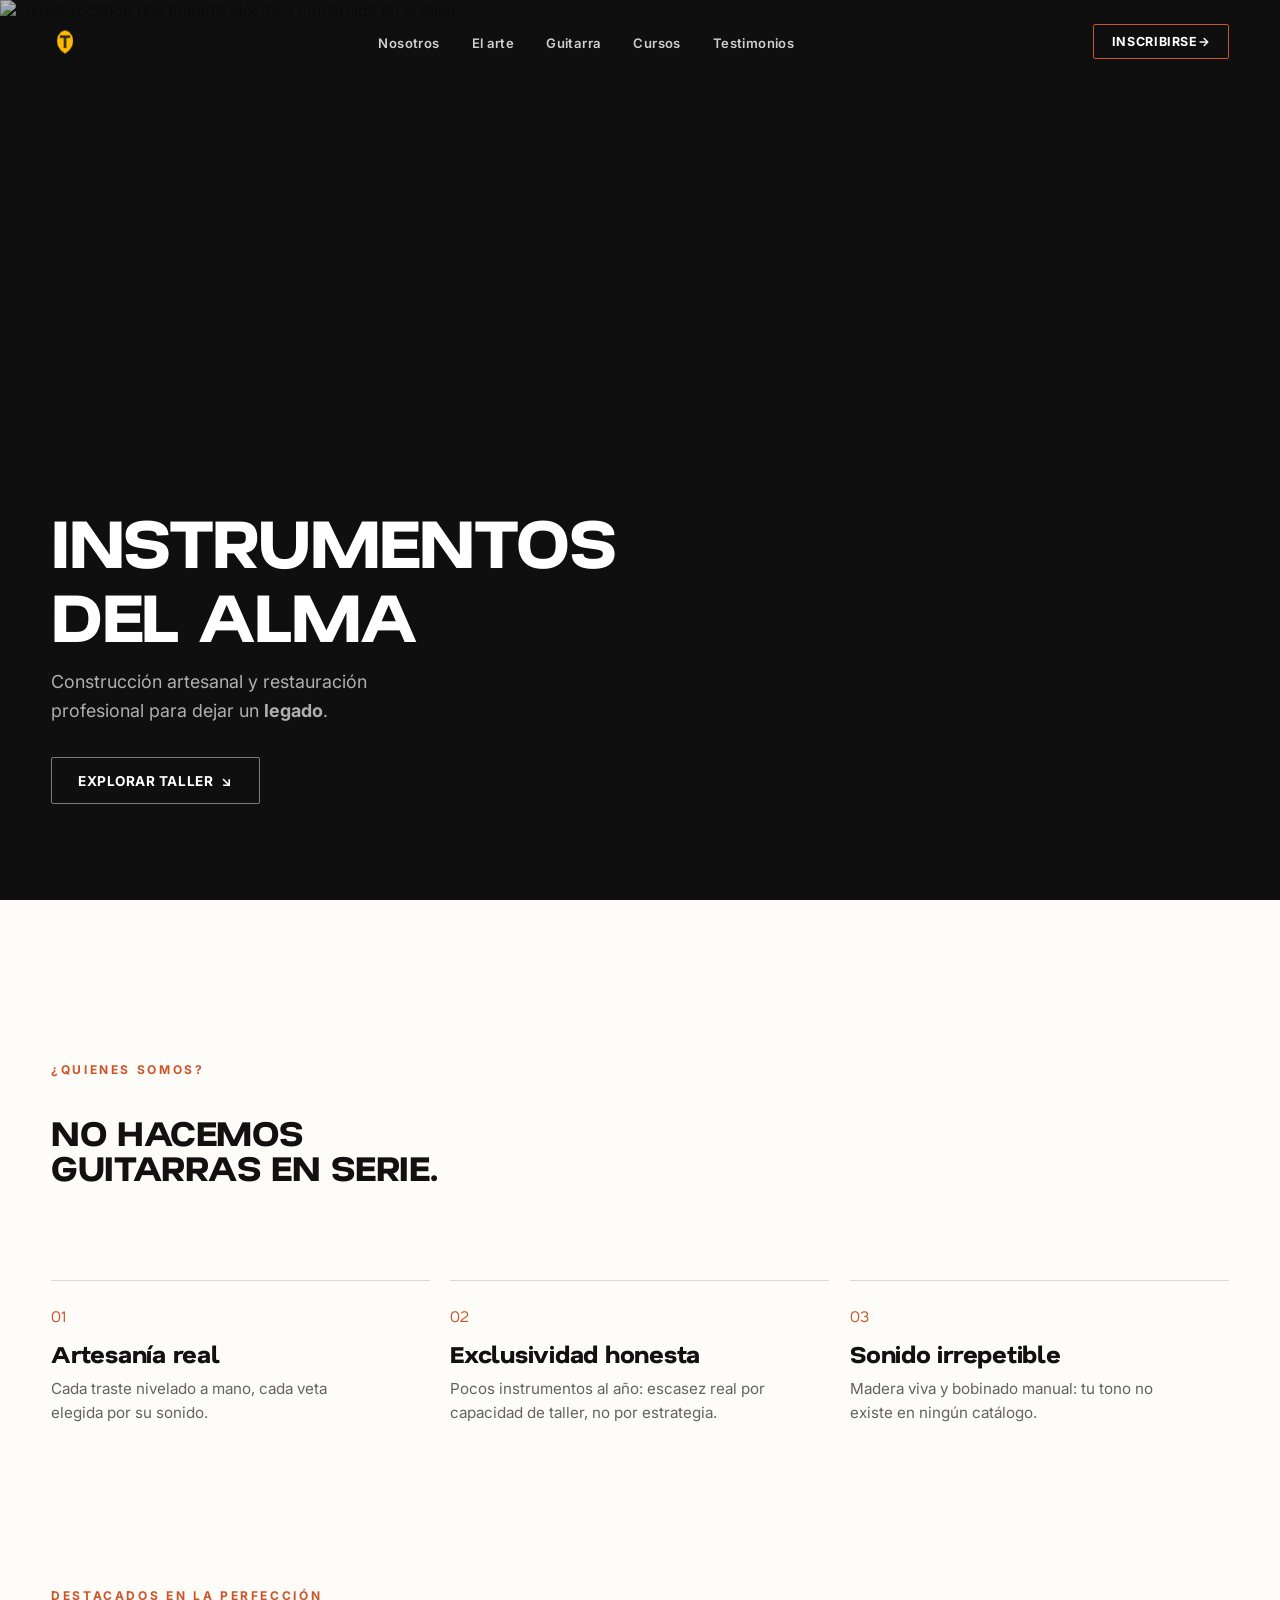
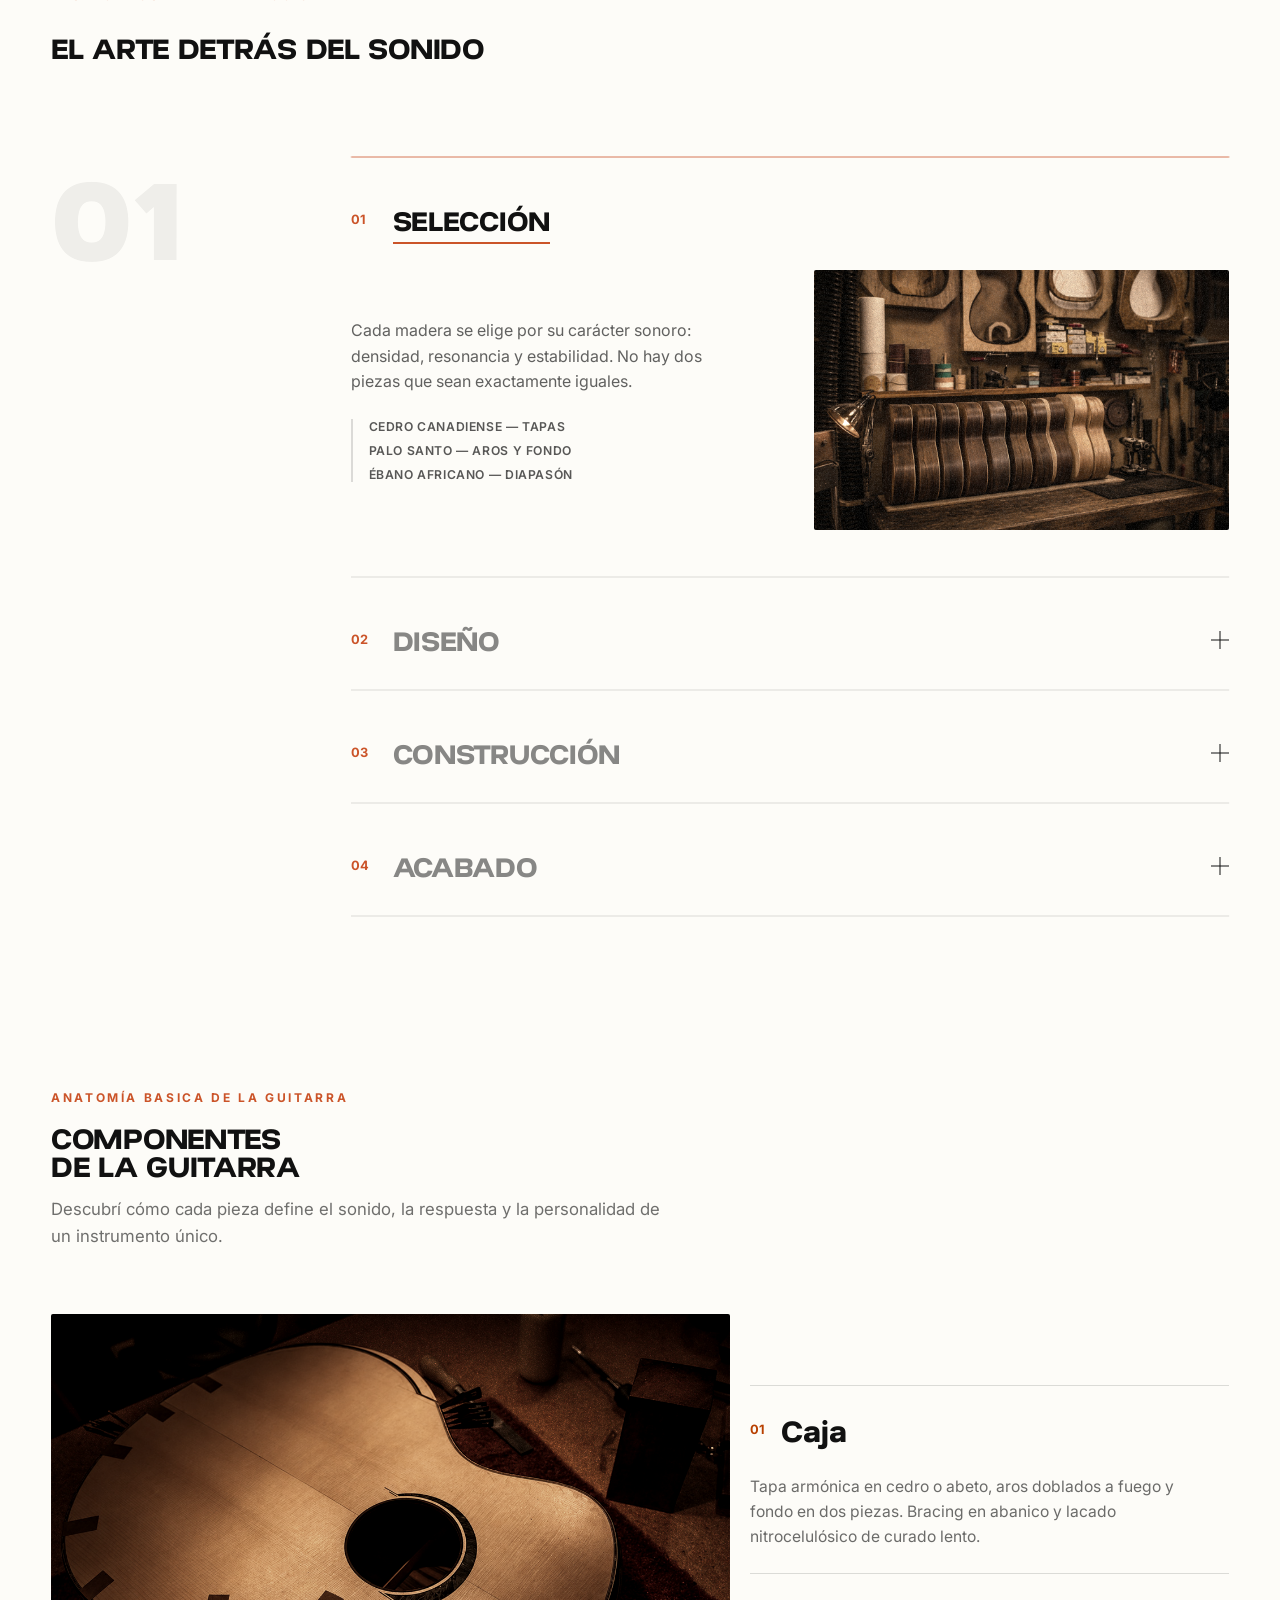
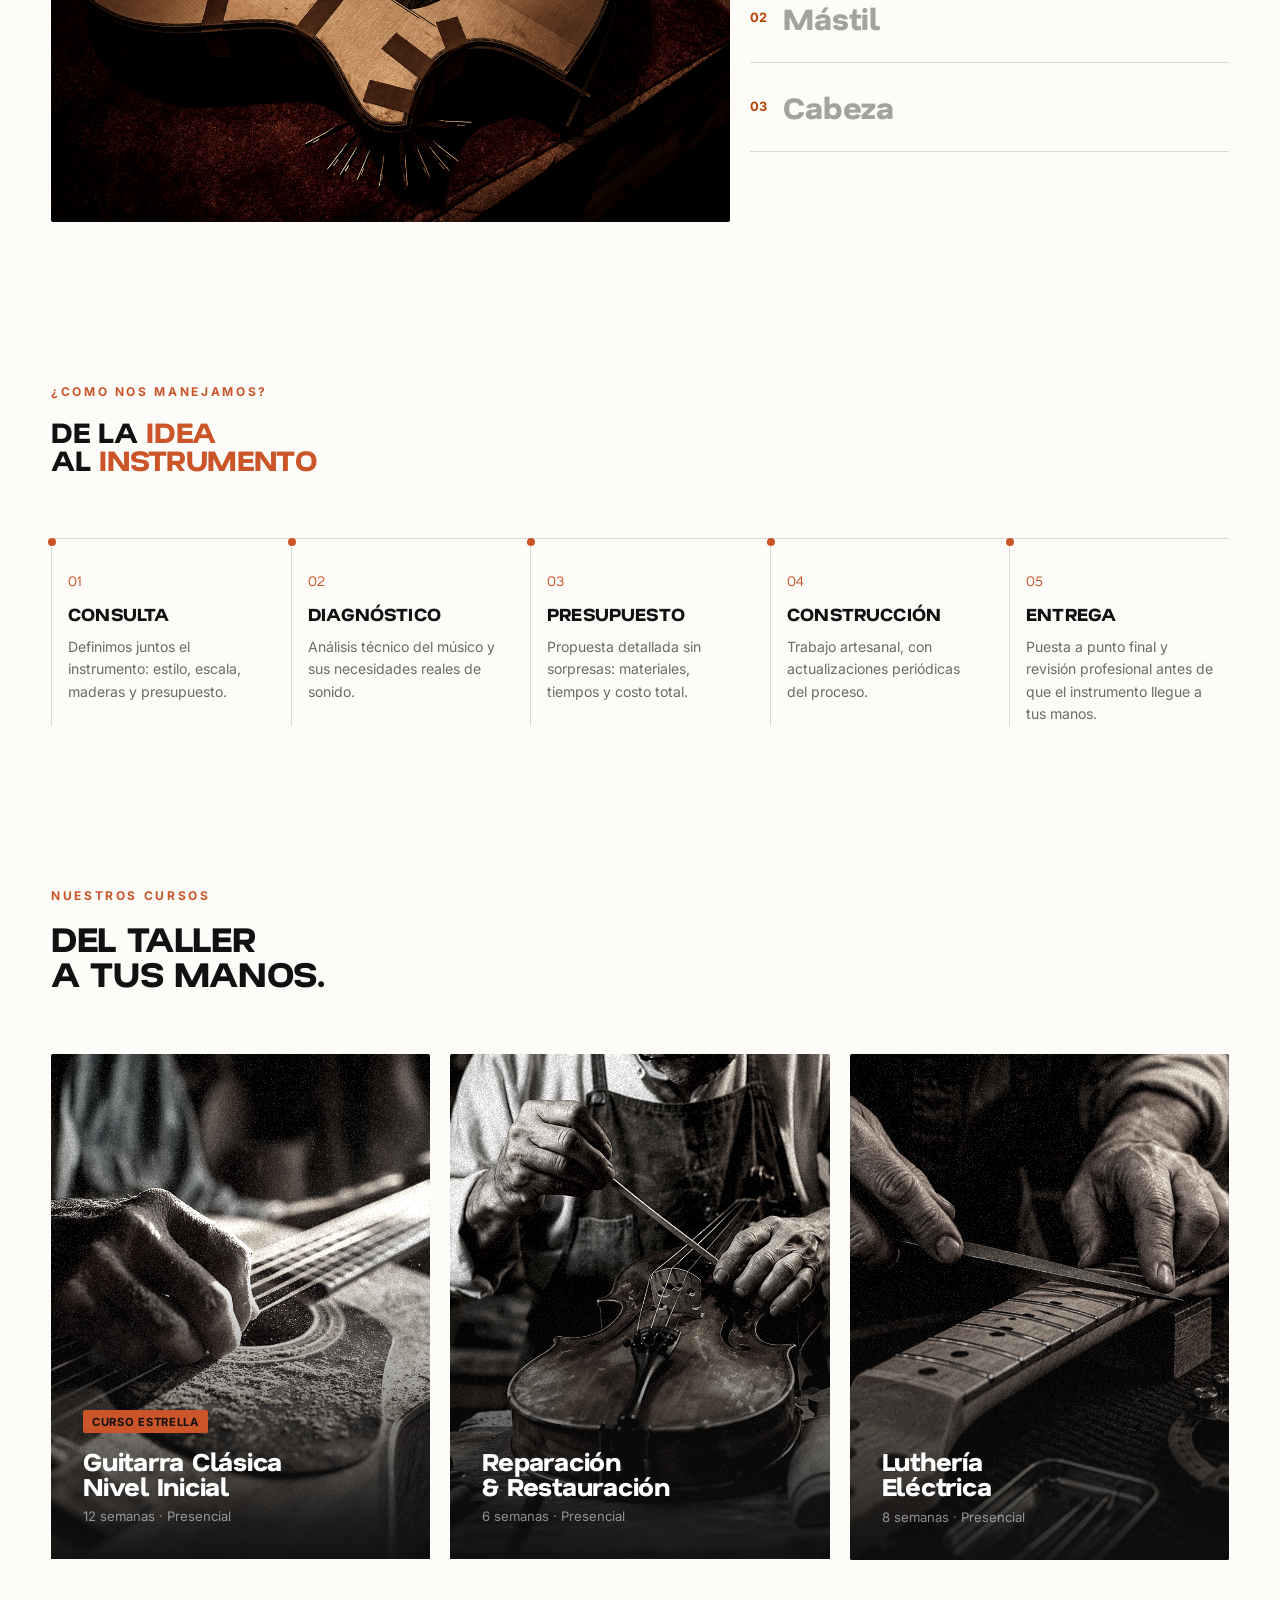
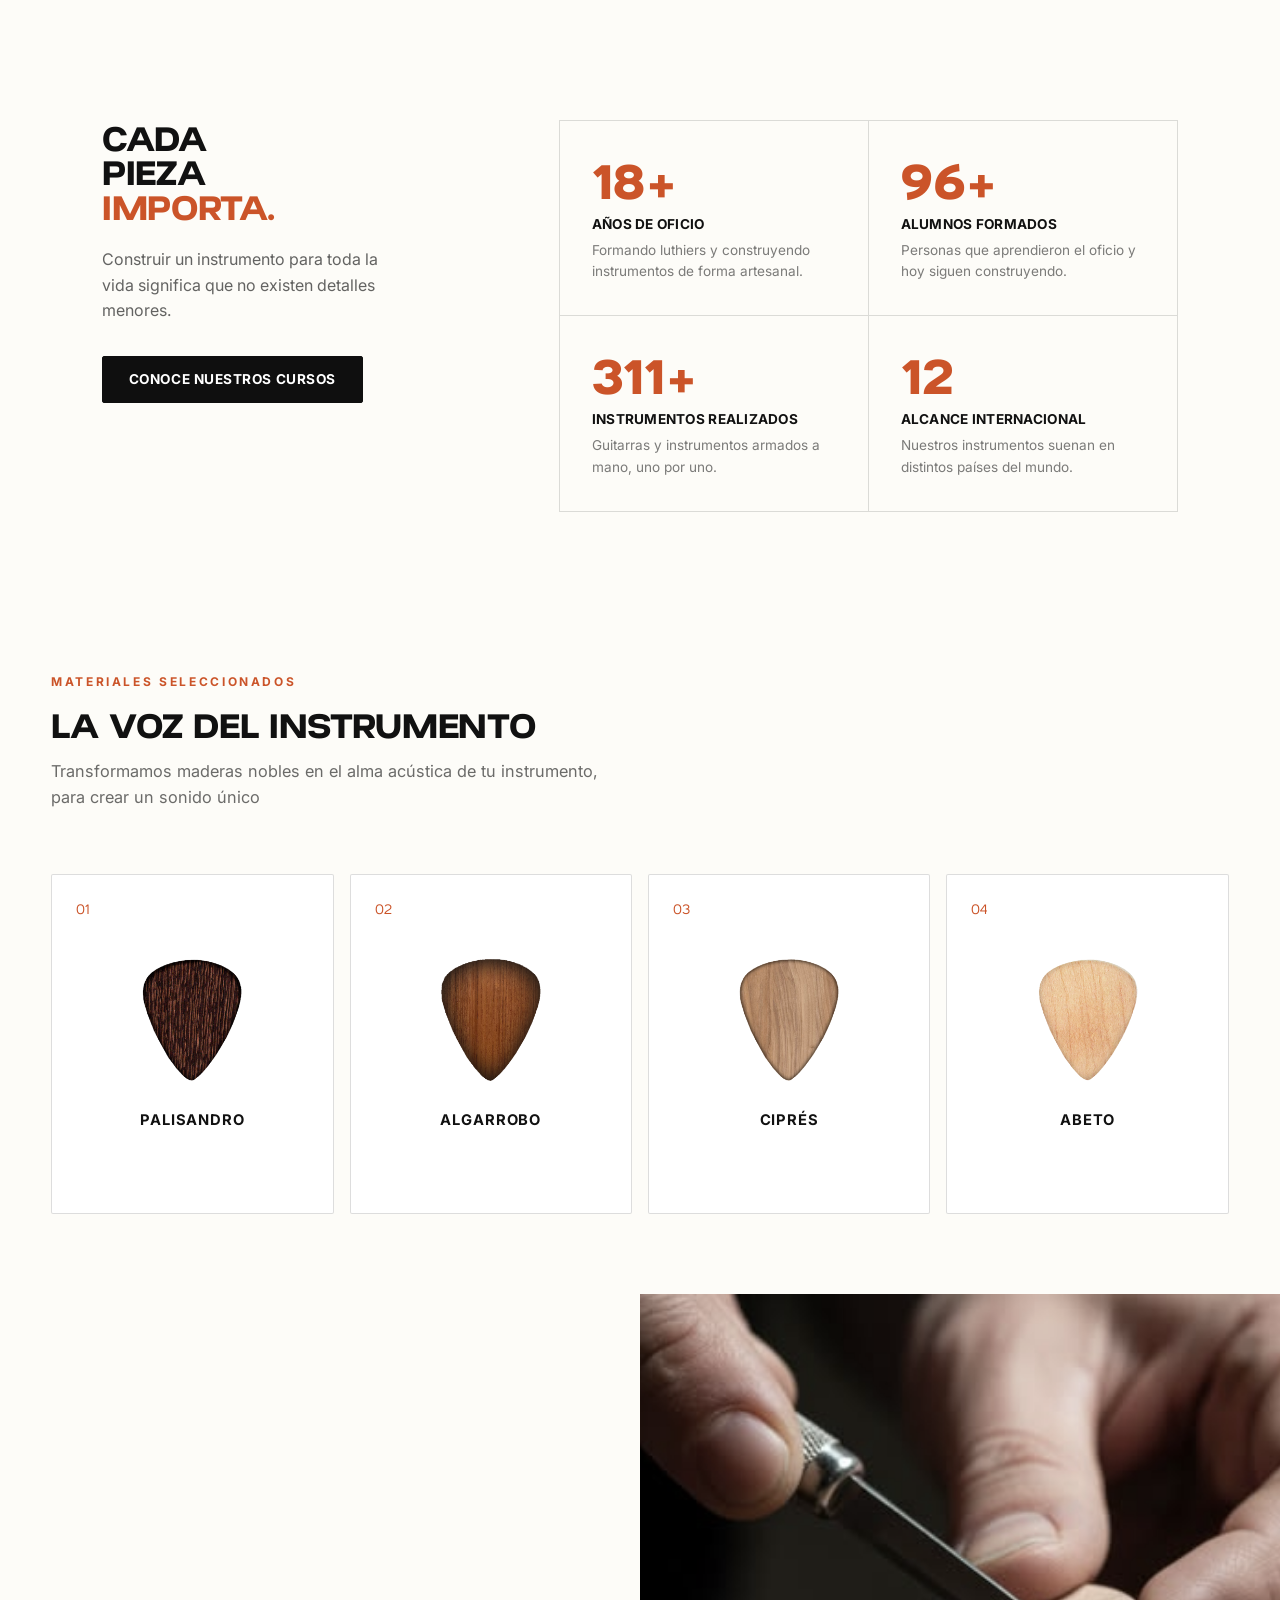
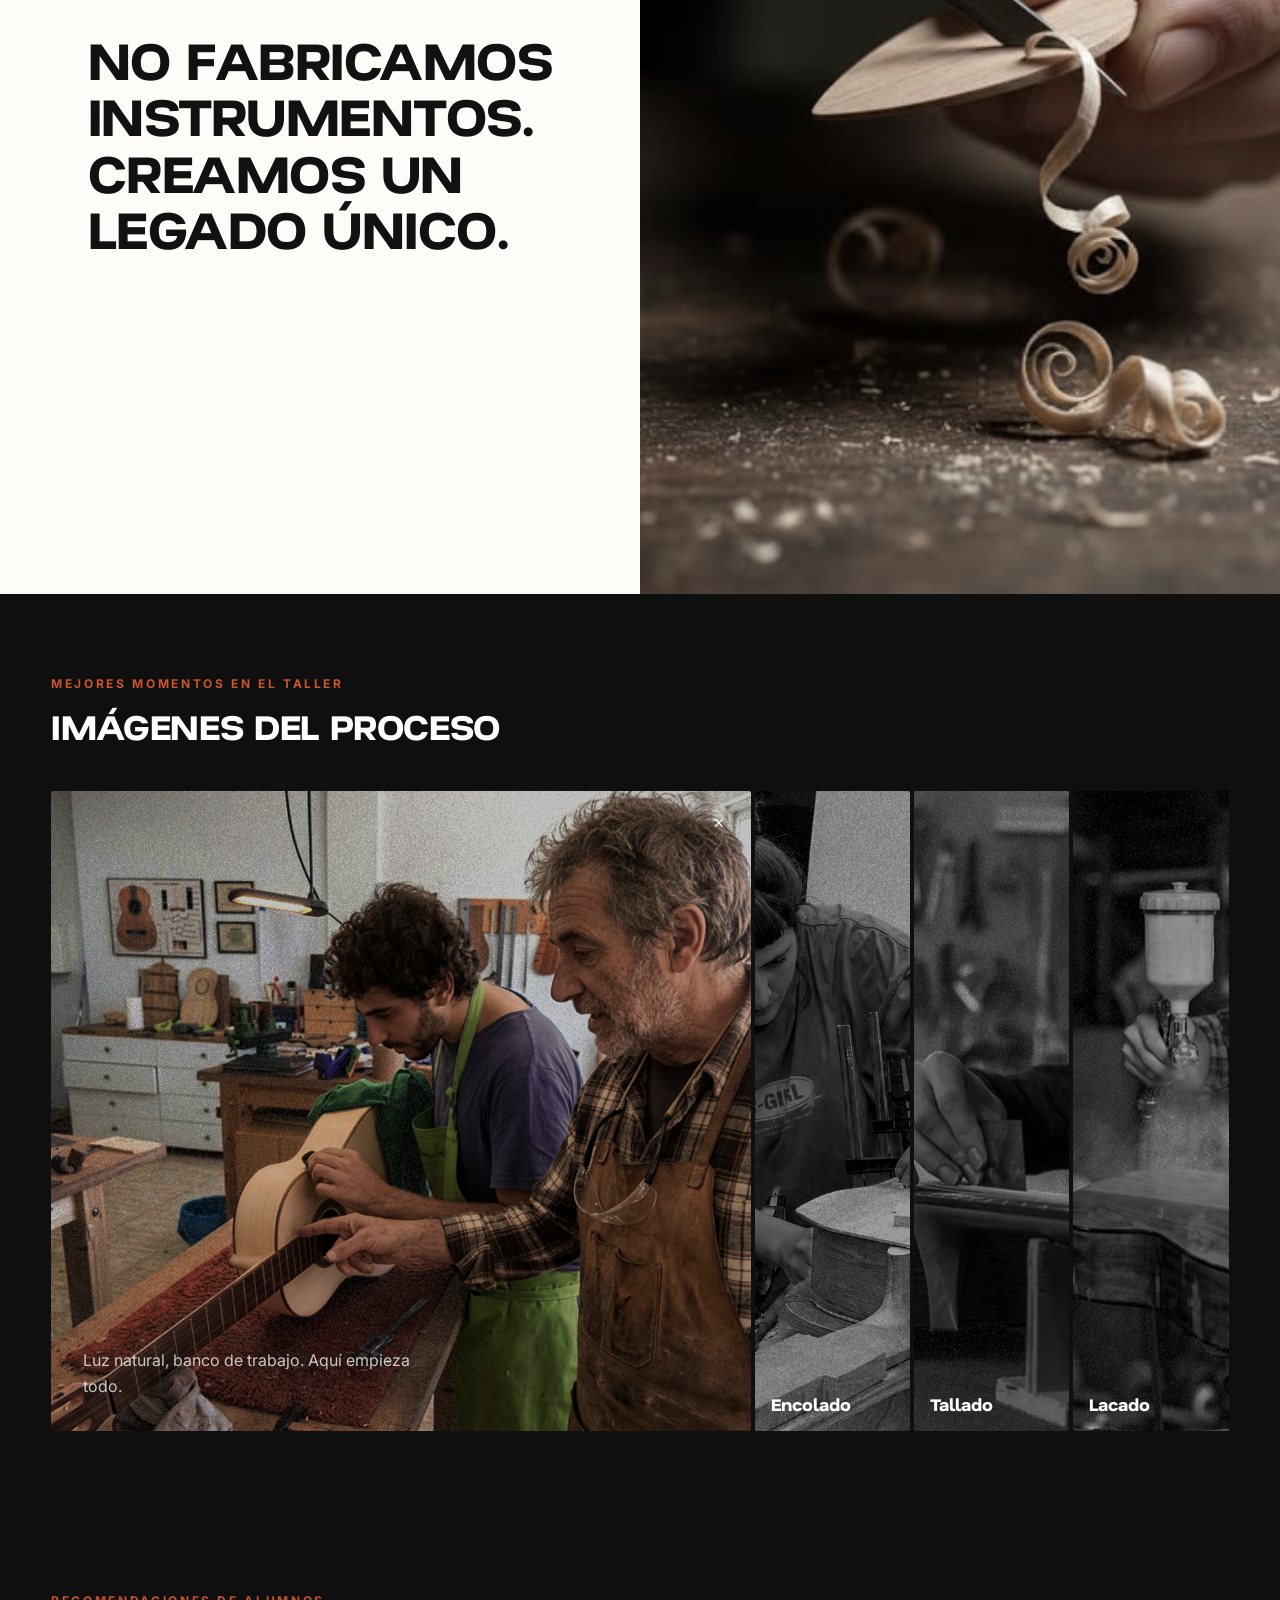
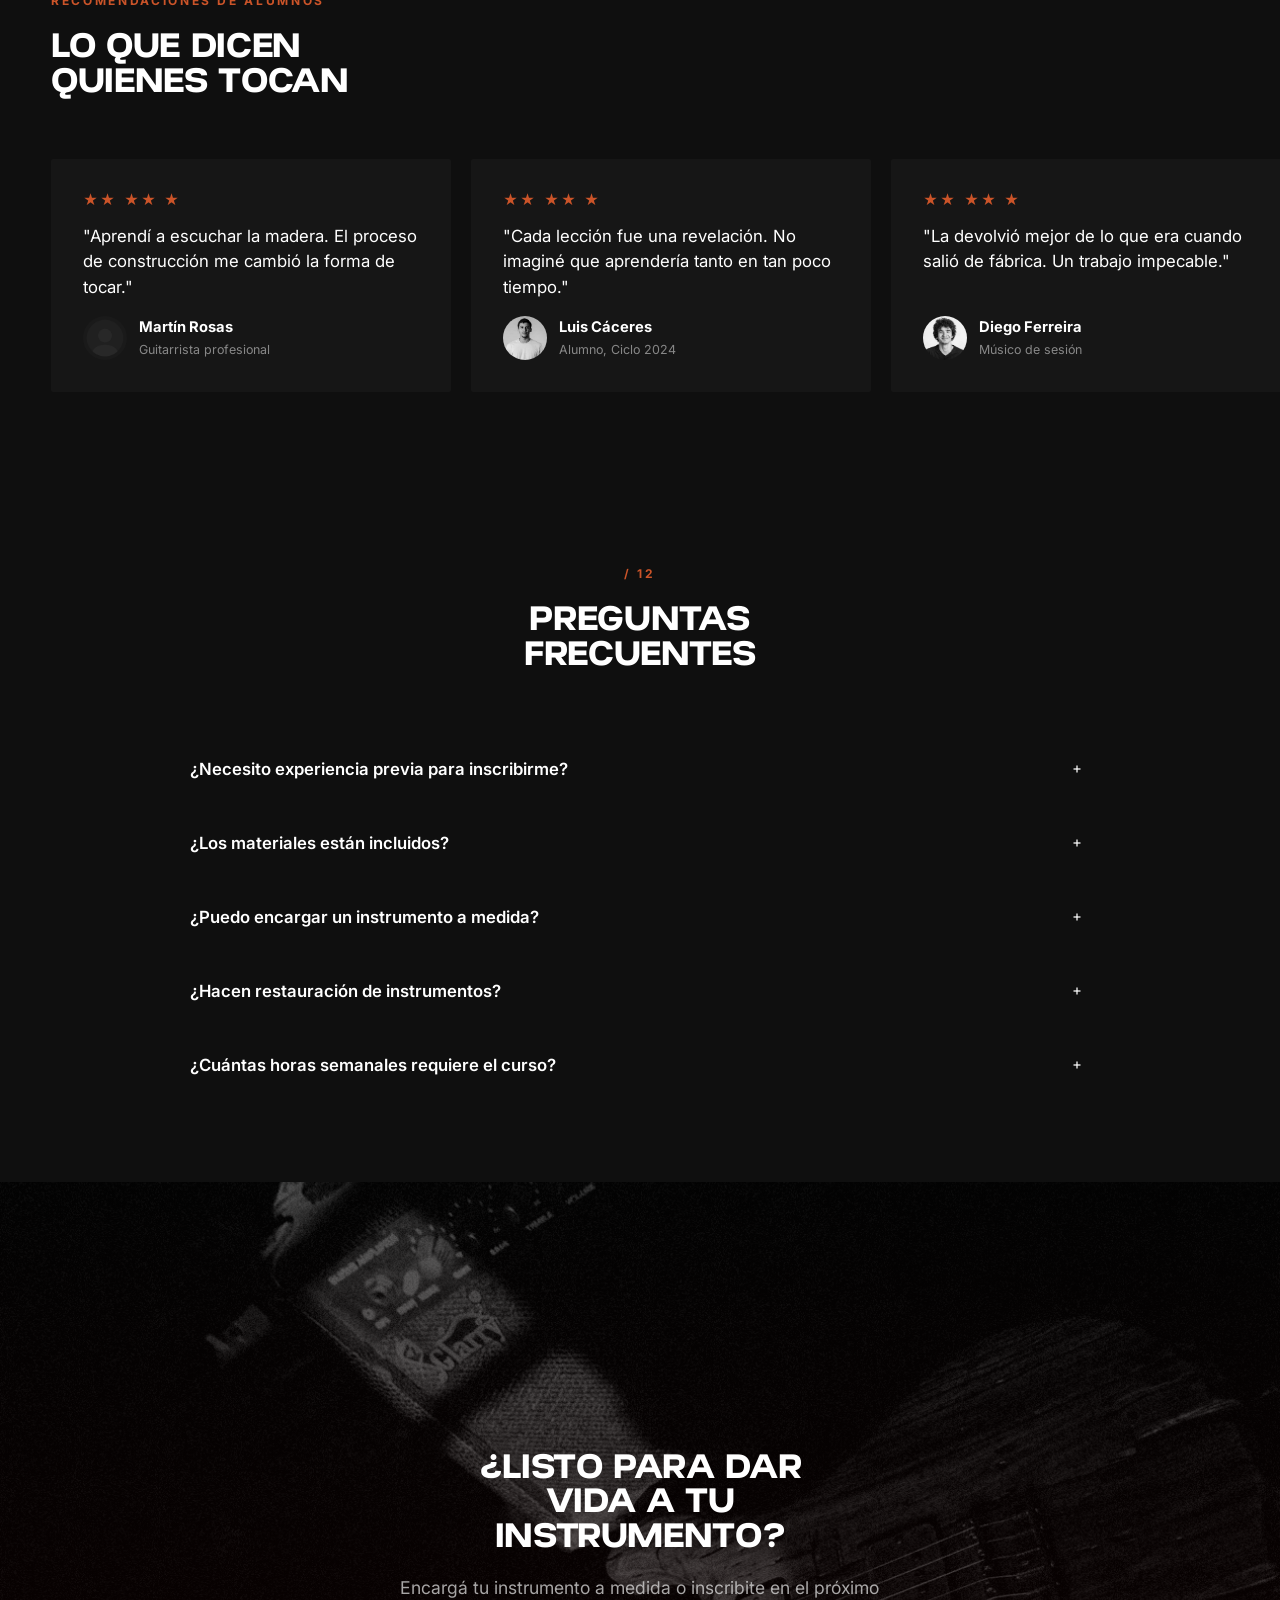
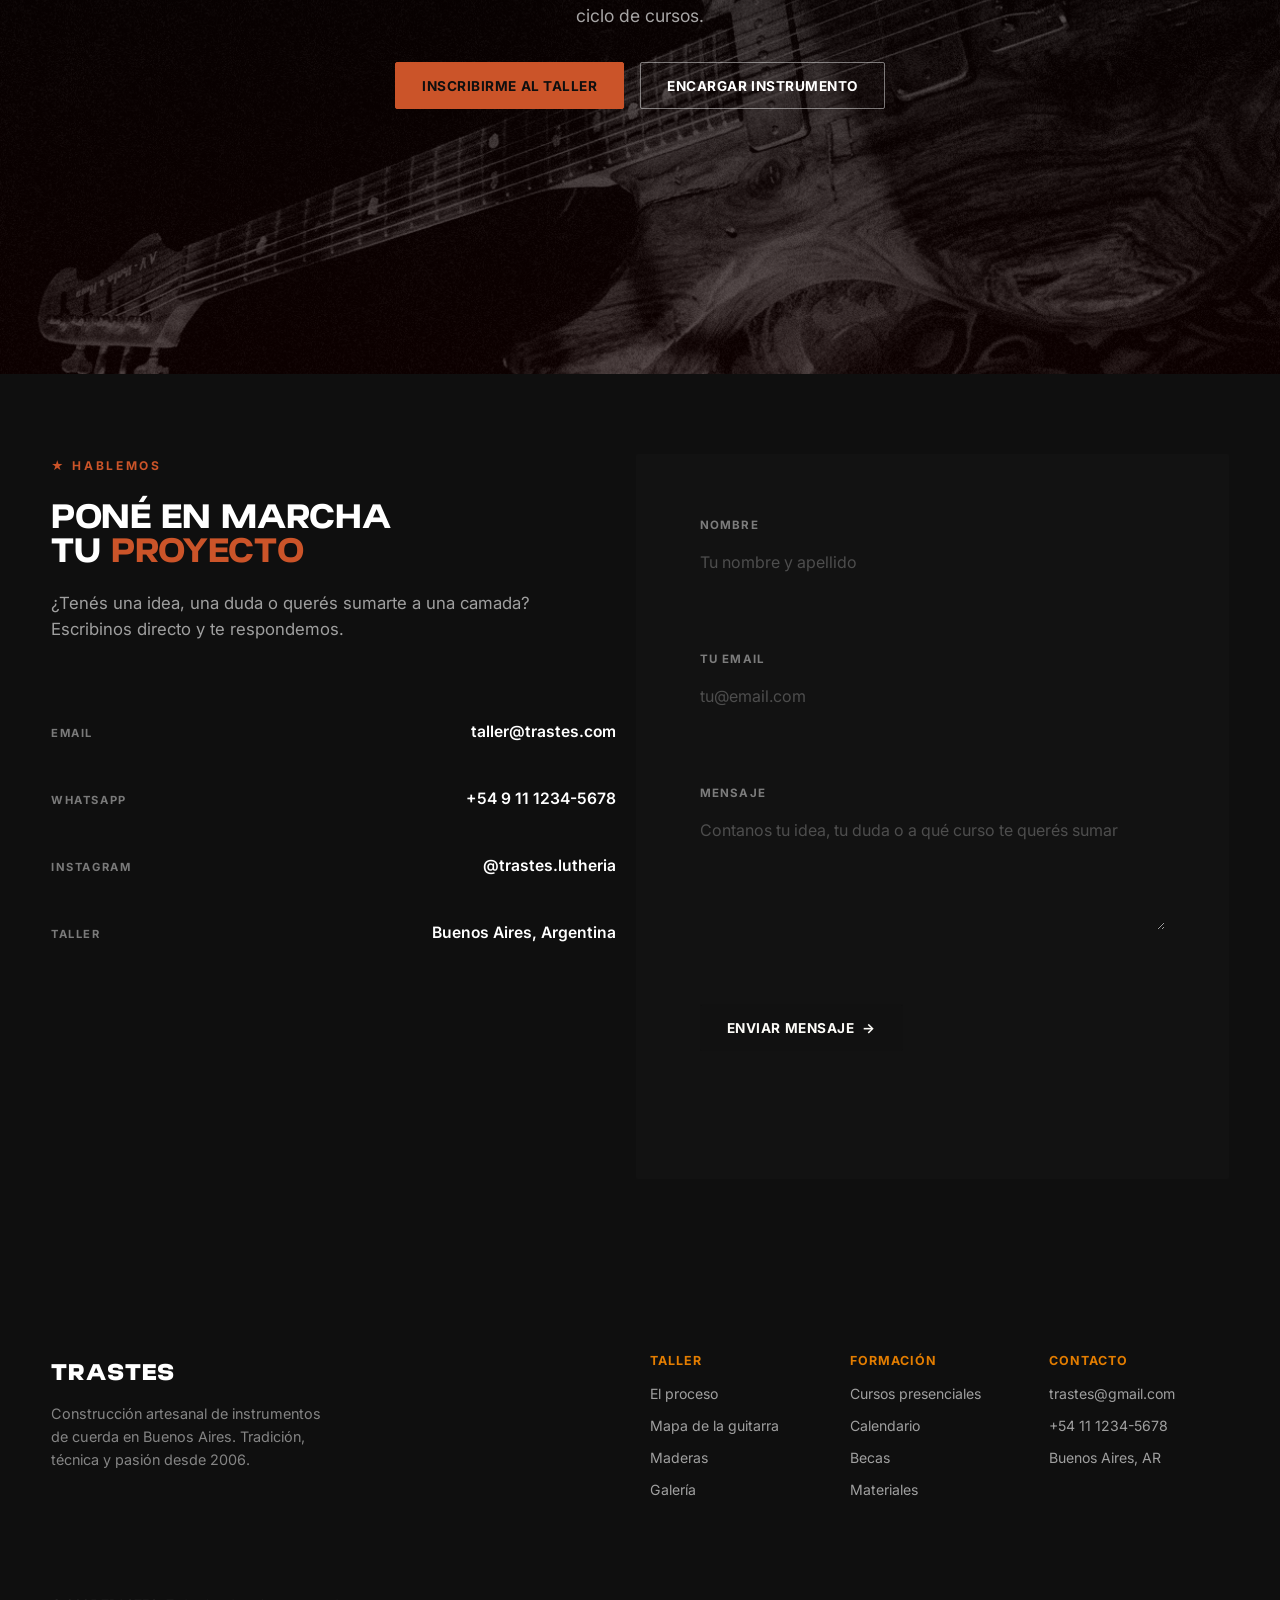
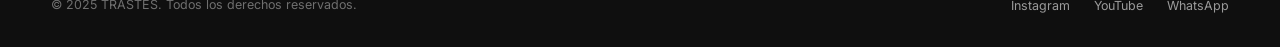
==== commit 45fc8597: "s" ====
--- a/index.html
+++ b/index.html
@@ -16,16 +16,8 @@
   <!-- ══ NAV ══════════════════════════════════════════════ -->
   <nav class="nav" id="nav" role="navigation" aria-label="Navegación principal">
     <a href="#" class="nav__logo" aria-label="Trastes — inicio">
-  <img
-    src="assets/images/logo.png"
-    alt="Trastes"
-    class="nav__logo-img"
-    onerror="this.style.display='none';this.nextElementSibling.style.display='flex'"
-  />
-  <span class="nav__logo-text" style="display:none">
-    TRASTES<span class="nav__logo-dot"></span>
-  </span>
-  </a>
+      <img src="assets/images/logo.png" alt="Trastes" class="nav__logo-img" />
+    </a>
 
     <!-- Links desktop -->
     <ul class="nav__links" role="list">
@@ -34,7 +26,7 @@
       <li><a href="#mapa">Guitarra</a></li>
       <li><a href="#cursos">Cursos</a></li>
       <li><a href="#testimonios">Testimonios</a></li>
-      <li><a href="#faq">FAQ</a></li>
+      
     </ul>
 
     <div class="nav__right">
@@ -59,7 +51,7 @@
       <li><a href="#mapa" class="mobile-menu__link">Guitarra</a></li>
       <li><a href="#cursos" class="mobile-menu__link">Cursos</a></li>
       <li><a href="#testimonios" class="mobile-menu__link">Testimonios</a></li>
-      <li><a href="#faq" class="mobile-menu__link">FAQ</a></li>
+      
       <li><a href="#contacto" class="mobile-menu__link mobile-menu__cta">Inscribirse →</a></li>
     </ul>
   </div>
@@ -74,8 +66,7 @@
   <div class="hero__content">
     <div class="hero__block">
       <h1 class="hero__title">
-        INSTRUMENTOS<br>
-        DEL <span class="hero__title-accent">ALMA</span>
+       INSTRUMENTOS<br> DEL <span class="hero__title-accent">ALMA</span>
       </h1>
       <p class="hero__sub">
         Construcción artesanal y restauración<br>
@@ -86,71 +77,12 @@
   </div>
 </section>
 
-  <!-- ══ PORTAFOLIO INMERSIVO — Curtain Reveal ═══════════
-       3 paneles a pantalla completa apilados con scroll.
-       Cada panel queda fijo (sticky) y el siguiente lo tapa
-       al deslizarse hacia arriba. 100% CSS, sin JS.
-       La caja de texto usa el mismo padding que .hero__content
-       en los 3 paneles, así queda en las mismas coordenadas. ══ -->
-  <section class="curtain" id="portafolio" aria-label="Portafolio inmersivo del taller">
-
-    <!-- Panel 1 · imagen -->
-    <div class="curtain__item">
-      <div class="curtain__sticky">
-        <img class="curtain__media curtain__media--img" src="assets/images/proceso_03.jpg" alt="Construcción del instrumento en el banco de trabajo" loading="lazy" />
-        <div class="curtain__overlay" aria-hidden="true"></div>
-        <div class="curtain__content">
-          <div class="curtain__block">
-            <span class="curtain__eyebrow">★ El oficio</span>
-            <h2 class="curtain__title">Cada corte<br>es una decisión</h2>
-            <p class="curtain__desc">Sin moldes en serie ni atajos. Cada instrumento nace de una madera elegida a mano y de horas de formón, lija y paciencia.</p>
-          </div>
-        </div>
-      </div>
-    </div>
-
-    <!-- Panel 2 · imagen -->
-    <div class="curtain__item">
-      <div class="curtain__sticky">
-        <img class="curtain__media curtain__media--img" src="assets/images/proceso_04.jpg" alt="Acabado final del instrumento" loading="lazy" />
-        <div class="curtain__overlay" aria-hidden="true"></div>
-        <div class="curtain__content">
-          <div class="curtain__block">
-            <span class="curtain__eyebrow">★ La forma</span>
-            <h2 class="curtain__title">La madera<br>encuentra su cuerpo</h2>
-            <p class="curtain__desc">Cuerpo, mástil y trastes se ensamblan con tolerancias de milésimas. Acá el instrumento deja de ser materia prima y empieza a ser tuyo.</p>
-          </div>
-        </div>
-      </div>
-    </div>
-
-    <!-- Panel 3 · video -->
-    <div class="curtain__item curtain__item--last">
-      <div class="curtain__sticky">
-        <video class="curtain__media curtain__media--video" src="assets/video/taller-reel.mp4" autoplay muted loop playsinline aria-hidden="true"></video>
-        <div class="curtain__overlay" aria-hidden="true"></div>
-        <div class="curtain__content">
-          <div class="curtain__block">
-            <span class="curtain__eyebrow">★ El sonido</span>
-            <h2 class="curtain__title">Y por fin,<br>suena</h2>
-            <p class="curtain__desc">El último ajuste de intonación y el instrumento cobra vida. Ahí termina el oficio del luthier y empieza el tuyo.</p>
-            <a href="#cursos" class="btn btn-outline-light">Ver cursos <span aria-hidden="true">→</span></a>
-          </div>
-        </div>
-      </div>
-    </div>
-
-  </section>
-
   <!-- ══ 01 · QUIÉNES SOMOS ═══════════════════════════════ -->
   <section class="nosotros" id="nosotros" aria-label="Quiénes somos">
     <div class="nosotros__header reveal">
-      <p class="label-num">/ 01</p>
+      <p class="label-num">¿QUIENES SOMOS?</p>
       <h2>NO HACEMOS<br>GUITARRAS EN SERIE.</h2>
-      <p class="nosotros__intro">
-        En un mundo de instrumentos clonados, forjamos la tuya: pensada con vos,
-        tallada a mano y afinada a tu manera de tocar.
-      </p>
+
     </div>
 
     <div class="nosotros__pilares" role="list">
@@ -172,196 +104,163 @@
     </div>
   </section>
 
-  <!-- ══ 02 · ASÍ SE TRABAJA — Galería sticky ═════════════ -->
-  <section class="showcase" id="showcase" aria-label="Cómo se trabaja en el taller">
-    <div class="showcase__intro reveal">
-      <p class="label-num label-num--light">/ 02</p>
-      <h2>ASÍ SE TRABAJA<br>EN EL TALLER</h2>
-      <p class="showcase__intro-copy">Un recorrido real por el proceso: de la madera en bruto al instrumento terminado.</p>
-    </div>
-
-    <div class="showcase__list">
-      <div class="showcase__item">
-        <div class="showcase__sticky">
-          <img src="assets/images/galeria_01.jpg" alt="El taller: banco de trabajo con luz natural" class="showcase__img" loading="lazy" />
-          <div class="showcase__overlay"></div>
-          <div class="showcase__caption">
-            <span class="showcase__num">01</span>
-            <h3>El taller</h3>
-            <p>Luz natural, banco de trabajo. Aquí empieza todo.</p>
-          </div>
-        </div>
-      </div>
-      <div class="showcase__item">
-        <div class="showcase__sticky">
-          <img src="assets/images/galeria_03.jpg" alt="Tallado a mano con gubias y formones" class="showcase__img" loading="lazy" />
-          <div class="showcase__overlay"></div>
-          <div class="showcase__caption">
-            <span class="showcase__num">02</span>
-            <h3>Tallado</h3>
-            <p>Gubias y formones. Cada viruta es una decisión sonora.</p>
-          </div>
-        </div>
-      </div>
-      <div class="showcase__item">
-        <div class="showcase__sticky">
-          <img src="assets/images/galeria_02.jpg" alt="Encolado y prensado en frío" class="showcase__img" loading="lazy" />
-          <div class="showcase__overlay"></div>
-          <div class="showcase__caption">
-            <span class="showcase__num">03</span>
-            <h3>Encolado</h3>
-            <p>Prensas en frío. 24 horas de silencio y presión exacta.</p>
-          </div>
-        </div>
-      </div>
-      <div class="showcase__item">
-        <div class="showcase__sticky">
-          <img src="assets/images/galeria_04.jpg" alt="Lacado y acabado final" class="showcase__img" loading="lazy" />
-          <div class="showcase__overlay"></div>
-          <div class="showcase__caption">
-            <span class="showcase__num">04</span>
-            <h3>Lacado</h3>
-            <p>Nitrocelulosa de curado lento. La última piel del instrumento.</p>
-          </div>
-        </div>
-      </div>
-    </div>
-  </section>
-
-  <!-- ══ 03 · EL ARTE DETRÁS DEL SONIDO ═══════════════════ -->
+ 
+
+
+  <!-- ══ 02 · EL ARTE DETRÁS DEL SONIDO — panel interactivo ═══════════════
+       Estructura: número gigante a la izquierda + lista de 4 etapas a la
+       derecha. Desktop: hover abre cada etapa. Mobile/touch: tap. Toda la
+       lógica vive en js/main.js → initArteAccordion() (GSAP si está
+       disponible). Enter/Espacio también funcionan (accesibilidad). ══════ -->
   <section class="arte" id="arte" aria-label="El arte detrás del sonido">
+
     <div class="arte__header reveal">
-      <p class="label-num">/ 03</p>
-      <h2>EL ARTE<br>DETRÁS DEL SONIDO</h2>
-    </div>
-
-    <div class="arte__list" role="list">
-
-      <article class="arte__item" role="listitem">
-        <div class="arte__item-header" role="button" tabindex="0" aria-expanded="false" aria-controls="arte-body-1">
-          <span class="arte__item-num">01</span>
-          <span class="arte__item-title">SELECCIÓN</span>
-          <div class="arte__item-arrow" aria-hidden="true">
-            <svg width="14" height="14" viewBox="0 0 24 24" fill="none" stroke="currentColor" stroke-width="2.5">
-              <line x1="12" y1="5" x2="12" y2="19"/><line x1="5" y1="12" x2="19" y2="12"/>
-            </svg>
-          </div>
-        </div>
-        <div class="arte__item-body" id="arte-body-1">
-          <div class="arte__item-body-inner">
-            <div class="arte__item-content">
+      <p class="label-num">DESTACADOS EN LA PERFECCIÓN</p>
+      <h2 class="section-title">EL ARTE DETRÁS DEL SONIDO</h2>
+    </div>
+
+    <div class="arte__scroll" id="arteScroll">
+
+      <!-- Columna izquierda: número gigante, se queda fijo en pantalla
+           (position: sticky) mientras se recorre la lista de la derecha. -->
+      <div class="arte__sticky" aria-hidden="true">
+        <span class="arte__num" id="arteNum">01</span>
+      </div>
+
+      <!-- Columna derecha: las 4 etapas -->
+      <div class="arte__list" role="list" id="arteList">
+
+        <!-- ITEM 01 -->
+        <article class="arte__item arte__item--active" role="listitem" data-index="0">
+          <div class="arte__item-line" aria-hidden="true">
+            <svg viewBox="0 0 100 24" preserveAspectRatio="none"><path d="M0,12 L100,12"/></svg>
+          </div>
+          <button class="arte__item-header" type="button" aria-expanded="true" aria-controls="arte-body-1">
+            <span class="arte__item-header-left">
+              <span class="arte__item-num">01</span>
+              <span class="arte__item-title-wrap"><span class="arte__item-title">SELECCIÓN</span><span class="arte__item-title-underline" aria-hidden="true"></span></span>
+            </span>
+            <span class="arte__item-icon" aria-hidden="true"><i></i><i></i></span>
+          </button>
+          <div class="arte__item-body" id="arte-body-1">
+            <div class="arte__item-inner">
               <div class="arte__item-text">
-                <p>Cada madera se elige por su carácter sonoro: densidad, resonancia y estabilidad. No hay dos piezas iguales.</p>
-                <ul class="arte__item-list">
+                <p class="swiss-paragraph">Cada madera se elige por su carácter sonoro: densidad, resonancia y estabilidad. No hay dos piezas que sean exactamente iguales.</p>
+                <ul class="arte__item-tags">
                   <li>Cedro canadiense — tapas</li>
                   <li>Palo santo — aros y fondo</li>
                   <li>Ébano africano — diapasón</li>
                 </ul>
               </div>
               <div class="arte__item-image img-bw">
-                <img src="assets/images/proceso_01.jpg" alt="Selección de maderas en el taller" loading="lazy" />
-              </div>
-            </div>
-          </div>
-        </div>
-      </article>
-
-      <article class="arte__item" role="listitem">
-        <div class="arte__item-header" role="button" tabindex="0" aria-expanded="false" aria-controls="arte-body-2">
-          <span class="arte__item-num">02</span>
-          <span class="arte__item-title">DISEÑO</span>
-          <div class="arte__item-arrow" aria-hidden="true">
-            <svg width="14" height="14" viewBox="0 0 24 24" fill="none" stroke="currentColor" stroke-width="2.5">
-              <line x1="12" y1="5" x2="12" y2="19"/><line x1="5" y1="12" x2="19" y2="12"/>
-            </svg>
-          </div>
-        </div>
-        <div class="arte__item-body" id="arte-body-2">
-          <div class="arte__item-body-inner">
-            <div class="arte__item-content">
+                <img src="assets/images/proceso_01.jpg" alt="Selección de maderas" loading="lazy">
+              </div>
+            </div>
+          </div>
+        </article>
+
+        <!-- ITEM 02 -->
+        <article class="arte__item" role="listitem" data-index="1">
+          <div class="arte__item-line" aria-hidden="true">
+            <svg viewBox="0 0 100 24" preserveAspectRatio="none"><path d="M0,12 L100,12"/></svg>
+          </div>
+          <button class="arte__item-header" type="button" aria-expanded="false" aria-controls="arte-body-2">
+            <span class="arte__item-header-left">
+              <span class="arte__item-num">02</span>
+              <span class="arte__item-title-wrap"><span class="arte__item-title">DISEÑO</span><span class="arte__item-title-underline" aria-hidden="true"></span></span>
+            </span>
+            <span class="arte__item-icon" aria-hidden="true"><i></i><i></i></span>
+          </button>
+          <div class="arte__item-body" id="arte-body-2">
+            <div class="arte__item-inner">
               <div class="arte__item-text">
-                <p>El instrumento se dibuja desde el músico hacia afuera. Escala, ergonomía y estética se resuelven juntas antes de cortar la primera pieza.</p>
-                <ul class="arte__item-list">
+                <p class="swiss-paragraph">El instrumento se dibuja desde el músico hacia afuera. Escala, ergonomía y estética se resuelven de forma conjunta antes del primer corte.</p>
+                <ul class="arte__item-tags">
                   <li>Plantillas a medida por perfil</li>
                   <li>Cálculo de escala y tensión</li>
                   <li>Bocetos y maquetas previos</li>
                 </ul>
               </div>
               <div class="arte__item-image img-bw">
-                <img src="assets/images/proceso_02.jpg" alt="Diseño del instrumento" loading="lazy" />
-              </div>
-            </div>
-          </div>
-        </div>
-      </article>
-
-      <article class="arte__item" role="listitem">
-        <div class="arte__item-header" role="button" tabindex="0" aria-expanded="false" aria-controls="arte-body-3">
-          <span class="arte__item-num">03</span>
-          <span class="arte__item-title">CONSTRUCCIÓN</span>
-          <div class="arte__item-arrow" aria-hidden="true">
-            <svg width="14" height="14" viewBox="0 0 24 24" fill="none" stroke="currentColor" stroke-width="2.5">
-              <line x1="12" y1="5" x2="12" y2="19"/><line x1="5" y1="12" x2="19" y2="12"/>
-            </svg>
-          </div>
-        </div>
-        <div class="arte__item-body" id="arte-body-3">
-          <div class="arte__item-body-inner">
-            <div class="arte__item-content">
+                <img src="assets/images/proceso_02.jpg" alt="Diseño del instrumento" loading="lazy">
+              </div>
+            </div>
+          </div>
+        </article>
+
+        <!-- ITEM 03 -->
+        <article class="arte__item" role="listitem" data-index="2">
+          <div class="arte__item-line" aria-hidden="true">
+            <svg viewBox="0 0 100 24" preserveAspectRatio="none"><path d="M0,12 L100,12"/></svg>
+          </div>
+          <button class="arte__item-header" type="button" aria-expanded="false" aria-controls="arte-body-3">
+            <span class="arte__item-header-left">
+              <span class="arte__item-num">03</span>
+              <span class="arte__item-title-wrap"><span class="arte__item-title">CONSTRUCCIÓN</span><span class="arte__item-title-underline" aria-hidden="true"></span></span>
+            </span>
+            <span class="arte__item-icon" aria-hidden="true"><i></i><i></i></span>
+          </button>
+          <div class="arte__item-body" id="arte-body-3">
+            <div class="arte__item-inner">
               <div class="arte__item-text">
-                <p>Cientos de horas de ensamble preciso. Cada unión, cada curva, cada traste define cómo va a sonar el instrumento dentro de veinte años.</p>
-                <ul class="arte__item-list">
+                <p class="swiss-paragraph">Cientos de horas de ensamble preciso. Cada unión, cada curva y cada traste define cómo va a responder el instrumento a futuro.</p>
+                <ul class="arte__item-tags">
                   <li>Encolado y prensado en frío</li>
                   <li>Mástil tallado a mano</li>
-                  <li>Trastes y cejuela instalados a medida</li>
+                  <li>Trastes instalados a medida</li>
                 </ul>
               </div>
               <div class="arte__item-image img-bw">
-                <img src="assets/images/proceso_03.jpg" alt="Construcción del instrumento" loading="lazy" />
-              </div>
-            </div>
-          </div>
-        </div>
-      </article>
-
-      <article class="arte__item" role="listitem">
-        <div class="arte__item-header" role="button" tabindex="0" aria-expanded="false" aria-controls="arte-body-4">
-          <span class="arte__item-num">04</span>
-          <span class="arte__item-title">ACABADO</span>
-          <div class="arte__item-arrow" aria-hidden="true">
-            <svg width="14" height="14" viewBox="0 0 24 24" fill="none" stroke="currentColor" stroke-width="2.5">
-              <line x1="12" y1="5" x2="12" y2="19"/><line x1="5" y1="12" x2="19" y2="12"/>
-            </svg>
-          </div>
-        </div>
-        <div class="arte__item-body" id="arte-body-4">
-          <div class="arte__item-body-inner">
-            <div class="arte__item-content">
+                <img src="assets/images/proceso_03.jpg" alt="Construcción" loading="lazy">
+              </div>
+            </div>
+          </div>
+        </article>
+
+        <!-- ITEM 04 -->
+        <article class="arte__item" role="listitem" data-index="3">
+          <div class="arte__item-line" aria-hidden="true">
+            <svg viewBox="0 0 100 24" preserveAspectRatio="none"><path d="M0,12 L100,12"/></svg>
+          </div>
+          <button class="arte__item-header" type="button" aria-expanded="false" aria-controls="arte-body-4">
+            <span class="arte__item-header-left">
+              <span class="arte__item-num">04</span>
+              <span class="arte__item-title-wrap"><span class="arte__item-title">ACABADO</span><span class="arte__item-title-underline" aria-hidden="true"></span></span>
+            </span>
+            <span class="arte__item-icon" aria-hidden="true"><i></i><i></i></span>
+          </button>
+          <div class="arte__item-body" id="arte-body-4">
+            <div class="arte__item-inner">
               <div class="arte__item-text">
-                <p>La laca no solo protege: deja respirar la madera y potencia la resonancia. El pulido final es también un acto de escucha.</p>
-                <ul class="arte__item-list">
-                  <li>Laca nitrocelulósica, curado lento</li>
+                <p class="swiss-paragraph">La laca no solo protege: deja respirar la madera viva y potencia la resonancia natural. El pulido final es también un acto de escucha.</p>
+                <ul class="arte__item-tags">
+                  <li>Laca nitrocelulósica natural</li>
                   <li>Pulido a mano en etapas</li>
                   <li>Puesta a punto y ajuste final</li>
                 </ul>
               </div>
               <div class="arte__item-image img-bw">
-                <img src="assets/images/proceso_04.jpg" alt="Acabado del instrumento" loading="lazy" />
-              </div>
-            </div>
-          </div>
-        </div>
-      </article>
-
+                <img src="assets/images/proceso_04.jpg" alt="Acabado final" loading="lazy">
+              </div>
+            </div>
+          </div>
+        </article>
+
+        <!-- último divisor de cierre -->
+        <div class="arte__item-line arte__item-line--end" aria-hidden="true">
+          <svg viewBox="0 0 100 24" preserveAspectRatio="none"><path d="M0,12 L100,12"/></svg>
+        </div>
+
+      </div>
     </div>
   </section>
 
   <!-- ══ 04 · COMPONENTES DE LA GUITARRA ═══════════════ -->
   <section class="componentes" id="mapa" aria-label="Componentes de la guitarra">
     <div class="componentes__header reveal">
-      <p class="label-num">/ 04</p>
+      <p class="label-num">ANATOMÍA BASICA DE LA GUITARRA</p>
       <h2>COMPONENTES<br>DE LA GUITARRA</h2>
-      <p class="componentes__intro">Descubrí cómo cada pieza define el sonido, la respuesta y la personalidad del instrumento.</p>
+      <p class="componentes__intro">Descubrí cómo cada pieza define el sonido, la respuesta y la personalidad de un instrumento único.</p>
     </div>
 
     <div class="componentes__grid">
@@ -369,12 +268,12 @@
            Reemplazá el src por un recorte propio de cada parte si querés
            que la imagen cambie al elegir Caja / Mástil / Cabeza. -->
       <div class="componentes__media">
-        <img id="componentesImage" src="assets/images/guitarra-mapa.png" alt="Detalle de la parte seleccionada de la guitarra" class="img-bw" loading="lazy" />
+        <img id="componentesImage" src="assets/images/cuerpo.jpg" alt="Detalle de la parte seleccionada de la guitarra" class="img-bw" loading="lazy" />
       </div>
 
       <div class="componentes__list" role="list">
         <div class="parte parte--active" role="listitem">
-          <button class="parte__btn" type="button" data-image="assets/images/guitarra-mapa.png" aria-expanded="true" aria-controls="parte-body-caja">
+          <button class="parte__btn" type="button" data-image="assets/images/cuerpo.jpg" aria-expanded="true" aria-controls="parte-body-caja">
             <span class="parte__num">01</span> Caja
           </button>
           <div class="parte__body" id="parte-body-caja">
@@ -382,7 +281,7 @@
           </div>
         </div>
         <div class="parte" role="listitem">
-          <button class="parte__btn" type="button" data-image="assets/images/guitarra-mapa.png" aria-expanded="false" aria-controls="parte-body-mastil">
+          <button class="parte__btn" type="button" data-image="assets/images/mastil.jpg" aria-expanded="false" aria-controls="parte-body-mastil">
             <span class="parte__num">02</span> Mástil
           </button>
           <div class="parte__body" id="parte-body-mastil">
@@ -390,7 +289,7 @@
           </div>
         </div>
         <div class="parte" role="listitem">
-          <button class="parte__btn" type="button" data-image="assets/images/guitarra-mapa.png" aria-expanded="false" aria-controls="parte-body-cabeza">
+          <button class="parte__btn" type="button" data-image="assets/images/cabeza.jpg" aria-expanded="false" aria-controls="parte-body-cabeza">
             <span class="parte__num">03</span> Cabeza
           </button>
           <div class="parte__body" id="parte-body-cabeza">
@@ -405,8 +304,8 @@
   <section class="proceso" id="proceso" aria-label="Proceso de construcción">
     <div class="container">
       <div class="section-header reveal">
-        <p class="label-num">/ 05</p>
-        <h2>DE LA IDEA<br>AL INSTRUMENTO</h2>
+        <p class="label-num">¿COMO NOS MANEJAMOS?</p>
+        <h2>DE LA <span class="hl hl--group">IDEA</span><br>AL <span class="hl hl--group">INSTRUMENTO</span></h2>
       </div>
       <div class="proceso__steps">
         <div class="proceso__step reveal reveal-delay-1">
@@ -447,23 +346,22 @@
   <section class="cursos" id="cursos" aria-label="Cursos de luthería">
     <div class="cursos__intro reveal">
       <div>
-        <p class="label-num">/ 06</p>
+        <p class="label-num">NUESTROS CURSOS</p>
         <h2>DEL TALLER<br>A TUS MANOS.</h2>
       </div>
       <div class="cursos__intro-sub">
-        <p>Cursos presenciales para construir, reparar y entender instrumentos de manera profesional.</p>
       </div>
     </div>
 
     <div class="cursos__rail" role="list" aria-label="Listado de cursos">
 
       <article class="curso-card curso-card--featured" role="listitem">
-        <a href="curso-guitarra-clasica-inicial.html" target="_blank" rel="noopener" class="curso-card__link" aria-label="Ver detalles: Guitarra Clásica Nivel Inicial">
+        <a href="curso-guitarra-clasica-inicial.html" class="curso-card__link" aria-label="Ver detalles: Guitarra Clásica Nivel Inicial">
           <div class="curso-card__image">
             <img src="assets/images/curso_01.jpg" alt="Construcción de guitarra clásica nivel inicial" loading="lazy" />
             <!-- Overlay inicial: sólo imagen + título -->
             <div class="curso-card__overlay">
-              <span class="curso-card__badge">⭐ Curso estrella</span>
+              <span class="curso-card__badge">Curso estrella</span>
               <h3 class="curso-card__title">Guitarra Clásica<br>Nivel Inicial</h3>
               <p class="curso-card__sub">12 semanas · Presencial</p>
             </div>
@@ -471,7 +369,7 @@
             <div class="curso-card__info">
               
               <h3 class="curso-card__title">Guitarra Clásica Nivel Inicial</h3>
-              <p>Construís tu propia guitarra clásica de principio a fin, aprendiendo cada etapa del oficio.</p>
+              <p>Construís tu propia guitarra clásica de principio a fin, aprendiendo cada etapa.</p>
               <div class="curso-card__meta">
                 <span>12 semanas</span>
                 <span>Presencial</span>
@@ -479,7 +377,7 @@
               </div>
               <div class="curso-card__price">
               <span class="curso-card__price-label">Inversión</span>
-              <span class="curso-card__price-value">$85.000</span>
+              <span class="curso-card__price-value">$245.000</span>
               </div>
               <span class="btn btn-accent">Ver detalles →</span>
             </div>
@@ -504,7 +402,7 @@
               </div>
               <div class="curso-card__price">
               <span class="curso-card__price-label">Inversión</span>
-              <span class="curso-card__price-value">$55.000</span>
+              <span class="curso-card__price-value">$275.000</span>
               </div>
               <span class="btn btn-accent">Ver detalles →</span>
             </div>
@@ -520,9 +418,8 @@
               <h3 class="curso-card__title">Luthería<br>Eléctrica</h3>
               <p class="curso-card__sub">8 semanas · Presencial</p>
             </div>
-            <div class="curso-card__price">
-            <span class="curso-card__price-label">Inversión</span>
-            <span class="curso-card__price-value">$55.000</span>
+            <div class="curso-card__price"> 
+            
             </div>
             <div class="curso-card__info">
               <h3 class="curso-card__title">Luthería Eléctrica</h3>
@@ -533,7 +430,7 @@
               </div>
               <div class="curso-card__price">
              <span class="curso-card__price-label">Inversión</span>
-             <span class="curso-card__price-value">$65.000</span>
+             <span class="curso-card__price-value">$310.912</span>
              </div>
               <span class="btn btn-accent">Ver detalles →</span>
             </div>
@@ -588,8 +485,8 @@
   <section class="maderas" id="maderas" aria-label="Especies de madera">
     <div class="maderas__top">
       <div class="maderas__header reveal">
-        <p class="label-num">/ 08</p>
-        <h2>LA MADERA<br>QUE DA VOZ</h2>
+        <p class="label-num"> MATERIALES SELECCIONADOS </p>
+        <h2>LA VOZ DEL INSTRUMENTO</h2>
         <p class="maderas__intro-text">Transformamos maderas nobles en el alma acústica de tu instrumento, para crear un sonido único</p>
       </div>
     </div>
@@ -598,90 +495,81 @@
     <div class="picks__grid" role="list">
 
       <div class="pick-card" tabindex="0" role="listitem" aria-label="Palisandro">
-        <span class="pick-card__index">01</span>
-        <!-- Contenedor cuadrado: insertar PNG de púa con fondo transparente -->
-        <div class="pick-card__icon pick--palisandro">
-          <img src="assets/images/maderas/palisandro.png"
-               alt="Púa de palisandro"
-               loading="lazy" />
-        </div>
-        <p class="pick-card__name">PALISANDRO</p>
-        <div class="pick-card__panel">
-          <div class="pick-card__panel-inner">
-            <div class="pick-card__panel-inner-pad">
-              <p class="pick-card__panel-title">PROPIEDADES</p>
-              <ul>
-                <li>Densidad alta, gran proyección</li>
+        <div class="pick-card__inner">
+          <div class="pick-card__face pick-card__face--front">
+            <span class="pick-card__index">01</span>
+            <div class="pick-card__icon pick--palisandro">
+              <img src="assets/images/maderas/palisandro.png" alt="Púa de palisandro" loading="lazy" />
+            </div>
+            <p class="pick-card__name">PALISANDRO</p>
+          </div>
+          <div class="pick-card__face pick-card__face--back">
+            <img class="pick-card__back-img" src="assets/images/maderas/palisandro1.png" alt="" role="presentation" loading="lazy" />
+            <p class="pick-card__panel-title">PROPIEDADES</p>
+            <ul>
                 <li>Veta oscura de alto valor decorativo</li>
                 <li>Uso típico: aros, fondo y diapasón</li>
               </ul>
-            </div>
           </div>
         </div>
       </div>
 
       <div class="pick-card" tabindex="0" role="listitem" aria-label="Algarrobo">
-        <span class="pick-card__index">02</span>
-        <div class="pick-card__icon pick--algarrobo">
-          <img src="assets/images/maderas/algarrobo.png"
-               alt="Púa de algarrobo"
-               loading="lazy" />
-        </div>
-        <p class="pick-card__name">ALGARROBO</p>
-        <div class="pick-card__panel">
-          <div class="pick-card__panel-inner">
-            <div class="pick-card__panel-inner-pad">
-              <p class="pick-card__panel-title">PROPIEDADES</p>
-              <ul>
-                <li>Alternativa local de gran estabilidad</li>
-                <li>Excelente resistencia estructural</li>
-                <li>Uso típico: aros, fondo y mástil</li>
-              </ul>
-            </div>
+        <div class="pick-card__inner">
+          <div class="pick-card__face pick-card__face--front">
+            <span class="pick-card__index">02</span>
+            <div class="pick-card__icon pick--algarrobo">
+              <img src="assets/images/maderas/algarrobo.png" alt="Púa de algarrobo" loading="lazy" />
+            </div>
+            <p class="pick-card__name">ALGARROBO</p>
+          </div>
+          <div class="pick-card__face pick-card__face--back">
+            <img class="pick-card__back-img" src="assets/images/maderas/algarrobo1.png" alt="" role="presentation" loading="lazy" />
+            <p class="pick-card__panel-title">PROPIEDADES</p>
+            <ul>
+              <li>Excelente resistencia estructural</li>
+              <li>Uso típico: aros, fondo y mástil</li>
+            </ul>
           </div>
         </div>
       </div>
 
       <div class="pick-card" tabindex="0" role="listitem" aria-label="Ciprés">
-        <span class="pick-card__index">03</span>
-        <div class="pick-card__icon pick--cipres">
-          <img src="assets/images/maderas/cipres.png"
-               alt="Púa de ciprés"
-               loading="lazy" />
-        </div>
-        <p class="pick-card__name">CIPRÉS</p>
-        <div class="pick-card__panel">
-          <div class="pick-card__panel-inner">
-            <div class="pick-card__panel-inner-pad">
-              <p class="pick-card__panel-title">PROPIEDADES</p>
-              <ul>
-                <li>Respuesta rápida y percutiva</li>
-                <li>Tradicional en guitarra flamenca</li>
-                <li>Peso liviano, brillo en agudos</li>
-              </ul>
-            </div>
+        <div class="pick-card__inner">
+          <div class="pick-card__face pick-card__face--front">
+            <span class="pick-card__index">03</span>
+            <div class="pick-card__icon pick--cipres">
+              <img src="assets/images/maderas/cipres.png" alt="Púa de ciprés" loading="lazy" />
+            </div>
+            <p class="pick-card__name">CIPRÉS</p>
+          </div>
+          <div class="pick-card__face pick-card__face--back">
+            <img class="pick-card__back-img" src="assets/images/maderas/cipres1.png" alt="" role="presentation" loading="lazy" />
+            <p class="pick-card__panel-title">PROPIEDADES</p>
+            <ul>
+              <li>Tradicional en guitarra flamenca</li>
+              <li>Peso liviano, brillo en agudos</li>
+            </ul>
           </div>
         </div>
       </div>
 
       <div class="pick-card" tabindex="0" role="listitem" aria-label="Abeto">
-        <span class="pick-card__index">04</span>
-        <div class="pick-card__icon pick--abeto">
-          <img src="assets/images/maderas/abeto.png"
-               alt="Púa de abeto"
-               loading="lazy" />
-        </div>
-        <p class="pick-card__name">ABETO</p>
-        <div class="pick-card__panel">
-          <div class="pick-card__panel-inner">
-            <div class="pick-card__panel-inner-pad">
-              <p class="pick-card__panel-title">PROPIEDADES</p>
-              <ul>
-                <li>La más usada en tapas armónicas</li>
-                <li>Brillante, articulada, gran dinámica</li>
-                <li>Mejora su tono con los años</li>
-              </ul>
-            </div>
+        <div class="pick-card__inner">
+          <div class="pick-card__face pick-card__face--front">
+            <span class="pick-card__index">04</span>
+            <div class="pick-card__icon pick--abeto">
+              <img src="assets/images/maderas/abeto.png" alt="Púa de abeto" loading="lazy" />
+            </div>
+            <p class="pick-card__name">ABETO</p>
+          </div>
+          <div class="pick-card__face pick-card__face--back">
+            <img class="pick-card__back-img" src="assets/images/maderas/abeto1.png" alt="" role="presentation" loading="lazy" />
+            <p class="pick-card__panel-title">PROPIEDADES</p>
+            <ul>
+              <li>Brillante, articulada, gran dinámica</li>
+              <li>Mejora su tono con los años</li>
+            </ul>
           </div>
         </div>
       </div>
@@ -689,18 +577,20 @@
     </div>
   </section>
 
-  <!-- ══ 09 · VIDEO — No fabricamos instrumentos ════════ -->
+  <!-- ══ 09 · VIDEO — No fabricamos instrumentos ════════
+       Layout tipo "Basic/Dept": mitad izquierda sólo texto grande,
+       mitad derecha video a sangre (full-bleed, sin recuadro).
+       El fondo pasa de claro a oscuro cuando la sección ocupa
+       toda la pantalla (ver .video-section.is-inview en CSS/JS). ══ -->
   <section class="video-section" id="video" aria-label="Video del taller">
-    <div class="video-section__text">
-      <h2 class="reveal">NO FABRICAMOS<br>INSTRUMENTOS.<br>CREAMOS UN<br>LEGADO ÚNICO.</h2>
-      <p class="reveal reveal-delay-1">
-        Cada instrumento que sale del taller lleva el tiempo, el criterio y el oído de alguien que conoce la madera desde adentro.
-      </p>
-    </div>
-  <div class="video-section__player">
-      <div class="video-wrapper" role="button" tabindex="0" aria-label="Reproducir video del taller">
-        <video src="assets/images/video_thumb.mp4" poster="assets/images/video_thumb.jpg" loop muted playsinline preload="none"></video>
-        <img class="video-thumb" src="assets/images/video_thumb.jpg" alt="Video del taller" style="display:none" loading="lazy" />
+    <div class="video-section__inner">
+      <div class="video-section__text">
+        <h2 class="reveal">NO FABRICAMOS<br>INSTRUMENTOS.<br>CREAMOS UN<br>LEGADO ÚNICO.</h2>
+      </div>
+      <div class="video-section__player">
+        <div class="video-wrapper" role="button" tabindex="0" aria-label="Reproducir o pausar video del taller">
+          <video src="assets/images/video_thumb.mp4" poster="assets/images/video_thumb.jpg" loop muted playsinline preload="none"></video>
+        </div>
       </div>
     </div>
   </section>
@@ -708,14 +598,11 @@
   <!-- ══ 10 · GALERÍA — Acordeón tipo video_effects ══════ -->
   <section class="galeria" id="galeria" aria-label="Imágenes del proceso">
     <div class="galeria__header reveal">
-      <p class="label-num">/ 10</p>
-      <h2>IMÁGENES<br>DEL PROCESO</h2>
-    </div>
-
-    <!-- Cursor personalizado (solo desktop) -->
-    <div class="galeria__cursor" aria-hidden="true" id="galeriaCursor">
-      <div class="galeria__cursor-inner"></div>
-    </div>
+      <p class="label-num">MEJORES MOMENTOS EN EL TALLER</p>
+      <h2>IMÁGENES DEL PROCESO</h2>
+    </div>
+
+    
 
     <div class="galeria__accordion" role="list" id="galeriaAccordion">
 
@@ -773,116 +660,220 @@
   <!-- ══ 11 · TESTIMONIOS ═════════════════════════════════ -->
   <section class="testimonios" id="testimonios" aria-label="Testimonios de alumnos">
     <div class="testimonios__header reveal">
-      <p class="label-num">/ 11</p>
+      <p class="label-num">RECOMENDACIONES DE ALUMNOS</p>
       <h2>LO QUE DICEN<br>QUIENES TOCAN</h2>
     </div>
 
-    <!-- Carrusel con scroll-snap -->
+    <!-- Carrusel continuo adaptado para animación infinita -->
     <div class="testimonios__carousel" role="list" id="testimoniosCarousel" aria-label="Testimonios">
-
-      <article class="testimonio-card" role="listitem">
-        <div class="testimonio-card__stars" aria-label="5 estrellas">
-          <span class="star" aria-hidden="true">★</span><span class="star" aria-hidden="true">★</span>
-          <span class="star" aria-hidden="true">★</span><span class="star" aria-hidden="true">★</span>
-          <span class="star" aria-hidden="true">★</span>
-        </div>
-        <blockquote class="testimonio-card__text">
-          "Aprendí a escuchar la madera. El proceso de construcción me cambió la forma de tocar."
-        </blockquote>
-        <div class="testimonio-card__author">
-          <div class="testimonio-card__avatar img-bw">
-            <img src="assets/images/testimonio_01.jpg" alt="Martín Rosas" loading="lazy" />
-          </div>
-          <div>
-            <p class="testimonio-card__name">Martín Rosas</p>
-            <p class="testimonio-card__role">Guitarrista profesional</p>
-          </div>
-        </div>
-      </article>
-
-      <article class="testimonio-card" role="listitem">
-        <div class="testimonio-card__stars" aria-label="5 estrellas">
-          <span class="star" aria-hidden="true">★</span><span class="star" aria-hidden="true">★</span>
-          <span class="star" aria-hidden="true">★</span><span class="star" aria-hidden="true">★</span>
-          <span class="star" aria-hidden="true">★</span>
-        </div>
-        <blockquote class="testimonio-card__text">
-          "Cada lección fue una revelación. No imaginé que aprendería tanto en tan poco tiempo."
-        </blockquote>
-        <div class="testimonio-card__author">
-          <div class="testimonio-card__avatar img-bw">
-            <img src="assets/images/testimonio_02.jpg" alt="Laura Cáceres" loading="lazy" />
-          </div>
-          <div>
-            <p class="testimonio-card__name">Laura Cáceres</p>
-            <p class="testimonio-card__role">Alumna, Ciclo 2024</p>
-          </div>
-        </div>
-      </article>
-
-      <article class="testimonio-card" role="listitem">
-        <div class="testimonio-card__stars" aria-label="5 estrellas">
-          <span class="star" aria-hidden="true">★</span><span class="star" aria-hidden="true">★</span>
-          <span class="star" aria-hidden="true">★</span><span class="star" aria-hidden="true">★</span>
-          <span class="star" aria-hidden="true">★</span>
-        </div>
-        <blockquote class="testimonio-card__text">
-          "La devolvió mejor de lo que era cuando salió de fábrica. Un trabajo impecable."
-        </blockquote>
-        <div class="testimonio-card__author">
-          <div class="testimonio-card__avatar img-bw">
-            <img src="assets/images/testimonio_03.jpg" alt="Diego Ferreira" loading="lazy" />
-          </div>
-          <div>
-            <p class="testimonio-card__name">Diego Ferreira</p>
-            <p class="testimonio-card__role">Músico de sesión</p>
-          </div>
-        </div>
-      </article>
-
-      <article class="testimonio-card" role="listitem">
-        <div class="testimonio-card__stars" aria-label="5 estrellas">
-          <span class="star" aria-hidden="true">★</span><span class="star" aria-hidden="true">★</span>
-          <span class="star" aria-hidden="true">★</span><span class="star" aria-hidden="true">★</span>
-          <span class="star" aria-hidden="true">★</span>
-        </div>
-        <blockquote class="testimonio-card__text">
-          "El instrumento que construí en el taller suena mejor que cualquier guitarra que compré."
-        </blockquote>
-        <div class="testimonio-card__author">
-          <div class="testimonio-card__avatar img-bw">
-            <img src="assets/images/testimonio_01.jpg" alt="Sebastián Torres" loading="lazy" />
-          </div>
-          <div>
-            <p class="testimonio-card__name">Sebastián Torres</p>
-            <p class="testimonio-card__role">Compositor, Buenos Aires</p>
-          </div>
-        </div>
-      </article>
-
-      <article class="testimonio-card" role="listitem">
-        <div class="testimonio-card__stars" aria-label="5 estrellas">
-          <span class="star" aria-hidden="true">★</span><span class="star" aria-hidden="true">★</span>
-          <span class="star" aria-hidden="true">★</span><span class="star" aria-hidden="true">★</span>
-          <span class="star" aria-hidden="true">★</span>
-        </div>
-        <blockquote class="testimonio-card__text">
-          "Recomiendo el curso a cualquier músico que quiera entender su instrumento de verdad."
-        </blockquote>
-        <div class="testimonio-card__author">
-          <div class="testimonio-card__avatar img-bw">
-            <img src="assets/images/testimonio_02.jpg" alt="Carla Medina" loading="lazy" />
-          </div>
-          <div>
-            <p class="testimonio-card__name">Carla Medina</p>
-            <p class="testimonio-card__role">Docente de música</p>
-          </div>
-        </div>
-      </article>
-
-    </div>
-
-    <!-- Controles del carrusel -->
+      <div class="testimonios__track">
+
+        <!-- === BLOQUE ORIGINAL DE TARJETAS === -->
+        <article class="testimonio-card" role="listitem">
+          <div class="testimonio-card__stars" aria-label="5 estrellas">
+            <span class="star" aria-hidden="true">★</span><span class="star" aria-hidden="true">★</span>
+            <span class="star" aria-hidden="true">★</span><span class="star" aria-hidden="true">★</span>
+            <span class="star" aria-hidden="true">★</span>
+          </div>
+          <blockquote class="testimonio-card__text">
+            "Aprendí a escuchar la madera. El proceso de construcción me cambió la forma de tocar."
+          </blockquote>
+          <div class="testimonio-card__author">
+            <div class="testimonio-card__avatar img-bw">
+              <img src="assets/images/testimonio_01.jpg" alt="Martín Rosas" loading="lazy" />
+            </div>
+            <div>
+              <p class="testimonio-card__name">Martín Rosas</p>
+              <p class="testimonio-card__role">Guitarrista profesional</p>
+            </div>
+          </div>
+        </article>
+
+        <article class="testimonio-card" role="listitem">
+          <div class="testimonio-card__stars" aria-label="5 estrellas">
+            <span class="star" aria-hidden="true">★</span><span class="star" aria-hidden="true">★</span>
+            <span class="star" aria-hidden="true">★</span><span class="star" aria-hidden="true">★</span>
+            <span class="star" aria-hidden="true">★</span>
+          </div>
+          <blockquote class="testimonio-card__text">
+            "Cada lección fue una revelación. No imaginé que aprendería tanto en tan poco tiempo."
+          </blockquote>
+          <div class="testimonio-card__author">
+            <div class="testimonio-card__avatar img-bw">
+              <img src="assets/images/testimonio_02.jpg" alt="Laura Cáceres" loading="lazy" />
+            </div>
+            <div>
+              <p class="testimonio-card__name">Luis Cáceres</p>
+              <p class="testimonio-card__role">Alumno, Ciclo 2024</p>
+            </div>
+          </div>
+        </article>
+
+        <article class="testimonio-card" role="listitem">
+          <div class="testimonio-card__stars" aria-label="5 estrellas">
+            <span class="star" aria-hidden="true">★</span><span class="star" aria-hidden="true">★</span>
+            <span class="star" aria-hidden="true">★</span><span class="star" aria-hidden="true">★</span>
+            <span class="star" aria-hidden="true">★</span>
+          </div>
+          <blockquote class="testimonio-card__text">
+            "La devolvió mejor de lo que era cuando salió de fábrica. Un trabajo impecable."
+          </blockquote>
+          <div class="testimonio-card__author">
+            <div class="testimonio-card__avatar img-bw">
+              <img src="assets/images/testimonio_03.jpg" alt="Diego Ferreira" loading="lazy" />
+            </div>
+            <div>
+              <p class="testimonio-card__name">Diego Ferreira</p>
+              <p class="testimonio-card__role">Músico de sesión</p>
+            </div>
+          </div>
+        </article>
+
+        <article class="testimonio-card" role="listitem">
+          <div class="testimonio-card__stars" aria-label="5 estrellas">
+            <span class="star" aria-hidden="true">★</span><span class="star" aria-hidden="true">★</span>
+            <span class="star" aria-hidden="true">★</span><span class="star" aria-hidden="true">★</span>
+            <span class="star" aria-hidden="true">★</span>
+          </div>
+          <blockquote class="testimonio-card__text">
+            "El instrumento que construí en el taller suena mejor que cualquier guitarra que compré."
+          </blockquote>
+          <div class="testimonio-card__author">
+            <div class="testimonio-card__avatar img-bw">
+              <img src="assets/images/testimonio_05.jpg" alt="Silvia Torres" loading="lazy" />
+            </div>
+            <div>
+              <p class="testimonio-card__name">Silvia Torres</p>
+              <p class="testimonio-card__role">Alumna, Ciclo 2026</p>
+            </div>
+          </div>
+        </article>
+
+        <article class="testimonio-card" role="listitem">
+          <div class="testimonio-card__stars" aria-label="5 estrellas">
+            <span class="star" aria-hidden="true">★</span><span class="star" aria-hidden="true">★</span>
+            <span class="star" aria-hidden="true">★</span><span class="star" aria-hidden="true">★</span>
+            <span class="star" aria-hidden="true">★</span>
+          </div>
+          <blockquote class="testimonio-card__text">
+            "Recomiendo el curso a cualquier músico que quiera entender su instrumento de verdad."
+          </blockquote>
+          <div class="testimonio-card__author">
+            <div class="testimonio-card__avatar img-bw">
+              <img src="assets/images/testimonio_04.jpg" alt="Carla Medina" loading="lazy" />
+            </div>
+            <div>
+              <p class="testimonio-card__name">Carla Medina</p>
+              <p class="testimonio-card__role">Docente de música</p>
+            </div>
+          </div>
+        </article>
+
+        <!-- === BLOQUE CLONADO EXCACTAMENTE IGUAL (Para simular bucle infinito) === -->
+        <article class="testimonio-card" role="listitem" aria-hidden="true">
+          <div class="testimonio-card__stars">
+            <span class="star">★</span><span class="star">★</span>
+            <span class="star">★</span><span class="star">★</span>
+            <span class="star">★</span>
+          </div>
+          <blockquote class="testimonio-card__text">
+            "Aprendí a escuchar la madera. El proceso de construcción me cambió la forma de tocar."
+          </blockquote>
+          <div class="testimonio-card__author">
+            <div class="testimonio-card__avatar img-bw">
+              <img src="assets/images/testimonio_01.jpg" alt="" loading="lazy" />
+            </div>
+            <div>
+              <p class="testimonio-card__name">Martín Rosas</p>
+              <p class="testimonio-card__role">Guitarrista profesional</p>
+            </div>
+          </div>
+        </article>
+
+        <article class="testimonio-card" role="listitem" aria-hidden="true">
+          <div class="testimonio-card__stars">
+            <span class="star">★</span><span class="star">★</span>
+            <span class="star">★</span><span class="star">★</span>
+            <span class="star">★</span>
+          </div>
+          <blockquote class="testimonio-card__text">
+            "Cada lección fue una revelación. No imaginé que aprendería tanto en tan poco tiempo."
+          </blockquote>
+          <div class="testimonio-card__author">
+            <div class="testimonio-card__avatar img-bw">
+              <img src="assets/images/testimonio_02.jpg" alt="" loading="lazy" />
+            </div>
+            <div>
+              <p class="testimonio-card__name">Luis Cáceres</p>
+              <p class="testimonio-card__role">Alumno, Ciclo 2024</p>
+            </div>
+          </div>
+        </article>
+
+        <article class="testimonio-card" role="listitem" aria-hidden="true">
+          <div class="testimonio-card__stars">
+            <span class="star">★</span><span class="star">★</span>
+            <span class="star">★</span><span class="star">★</span>
+            <span class="star">★</span>
+          </div>
+          <blockquote class="testimonio-card__text">
+            "La devolvió mejor de lo que era cuando salió de fábrica. Un trabajo impecable."
+          </blockquote>
+          <div class="testimonio-card__author">
+            <div class="testimonio-card__avatar img-bw">
+              <img src="assets/images/testimonio_03.jpg" alt="" loading="lazy" />
+            </div>
+            <div>
+              <p class="testimonio-card__name">Diego Ferreira</p>
+              <p class="testimonio-card__role">Músico de sesión</p>
+            </div>
+          </div>
+        </article>
+
+        <article class="testimonio-card" role="listitem" aria-hidden="true">
+          <div class="testimonio-card__stars">
+            <span class="star">★</span><span class="star">★</span>
+            <span class="star">★</span><span class="star">★</span>
+            <span class="star">★</span>
+          </div>
+          <blockquote class="testimonio-card__text">
+            "El instrumento que construí en el taller suena mejor que cualquier guitarra que compré."
+          </blockquote>
+          <div class="testimonio-card__author">
+            <div class="testimonio-card__avatar img-bw">
+              <img src="assets/images/testimonio_05.jpg" alt="" loading="lazy" />
+            </div>
+            <div>
+              <p class="testimonio-card__name">Silvia Torres</p>
+              <p class="testimonio-card__role">Alumna, Ciclo 2026</p>
+            </div>
+          </div>
+        </article>
+
+        <article class="testimonio-card" role="listitem" aria-hidden="true">
+          <div class="testimonio-card__stars">
+            <span class="star">★</span><span class="star">★</span>
+            <span class="star">★</span><span class="star">★</span>
+            <span class="star">★</span>
+          </div>
+          <blockquote class="testimonio-card__text">
+            "Recomiendo el curso a cualquier músico que quiera entender su instrumento de verdad."
+          </blockquote>
+          <div class="testimonio-card__author">
+            <div class="testimonio-card__avatar img-bw">
+              <img src="assets/images/testimonio_04.jpg" alt="" loading="lazy" />
+            </div>
+            <div>
+              <p class="testimonio-card__name">Carla Medina</p>
+              <p class="testimonio-card__role">Docente de música</p>
+            </div>
+          </div>
+        </article>
+
+      </div> <!-- /testimonios__track -->
+    </div> <!-- /testimonios__carousel -->
+
+    <!-- Los antiguos botones quedan ocultos desde el CSS ya que el scroll ahora es automático -->
     <div class="testimonios__controls">
       <button class="testimonios__btn" id="testimoniosPrev" aria-label="Testimonio anterior">
         <svg width="18" height="18" viewBox="0 0 24 24" fill="none" stroke="currentColor" stroke-width="2">
@@ -896,7 +887,7 @@
         </svg>
       </button>
     </div>
-  </section>
+</section>
 
   <!-- ══ 12 · FAQ ══════════════════════════════════════════ -->
   <section class="faq" id="faq" aria-label="Preguntas frecuentes">
@@ -906,7 +897,7 @@
     </div>
     <div class="faq__list">
 
-      <div class="faq__item">
+      <div class="faq__item reveal">
         <button class="faq__question" aria-expanded="false">
           <span>¿Necesito experiencia previa para inscribirme?</span>
           <div class="faq__icon" aria-hidden="true">
@@ -918,7 +909,7 @@
         <div class="faq__answer"><p>No. Los cursos iniciales están diseñados para personas sin experiencia previa. Solo necesitás ganas de aprender y compromiso con el proceso.</p></div>
       </div>
 
-      <div class="faq__item">
+      <div class="faq__item reveal reveal-delay-1">
         <button class="faq__question" aria-expanded="false">
           <span>¿Los materiales están incluidos?</span>
           <div class="faq__icon" aria-hidden="true">
@@ -930,7 +921,7 @@
         <div class="faq__answer"><p>Sí. Maderas, herrajes, lacas y herramientas del taller están incluidos en el costo del curso. Al terminar, te llevás el instrumento que construiste.</p></div>
       </div>
 
-      <div class="faq__item">
+      <div class="faq__item reveal reveal-delay-2">
         <button class="faq__question" aria-expanded="false">
           <span>¿Puedo encargar un instrumento a medida?</span>
           <div class="faq__icon" aria-hidden="true">
@@ -942,7 +933,7 @@
         <div class="faq__answer"><p>Sí. Trabajamos con músicos que necesitan un instrumento construido específicamente para su forma de tocar. Escribinos para coordinar una consulta.</p></div>
       </div>
 
-      <div class="faq__item">
+      <div class="faq__item reveal reveal-delay-3">
         <button class="faq__question" aria-expanded="false">
           <span>¿Hacen restauración de instrumentos?</span>
           <div class="faq__icon" aria-hidden="true">
@@ -954,7 +945,7 @@
         <div class="faq__answer"><p>Sí. Hacemos restauraciones y reparaciones de guitarras acústicas, clásicas y eléctricas. Cada trabajo incluye diagnóstico previo y presupuesto sin compromiso.</p></div>
       </div>
 
-      <div class="faq__item">
+      <div class="faq__item reveal reveal-delay-4">
         <button class="faq__question" aria-expanded="false">
           <span>¿Cuántas horas semanales requiere el curso?</span>
           <div class="faq__icon" aria-hidden="true">
@@ -970,10 +961,10 @@
   </section>
 
   <!-- ══ CTA BANNER ════════════════════════════════════════ -->
-  <section class="cta-section" id="contacto" aria-label="Llamada a la acción">
+  <section class="cta-section" id="cta" aria-label="Llamada a la acción">
     <div class="cta-banner reveal">
       <div class="cta-banner__bg">
-        <img src="assets/images/proceso_03.jpg" alt="" role="presentation" loading="lazy" />
+        <img src="assets/images/CTA.jpg" alt="" role="presentation" loading="lazy" />
       </div>
       <div class="cta-banner__inner">
         <h2>¿LISTO PARA DAR<br>VIDA A TU<br>INSTRUMENTO?</h2>
@@ -985,6 +976,58 @@
       </div>
     </div>
   </section>
+
+<section class="contacto reveal-section is-visible" id="contacto" aria-label="Contacto">
+  <div class="contacto-inner">
+    <div class="contacto-info">
+      <span class="section-tag">★ Hablemos</span>
+      <h2 class="section-title">PONÉ EN MARCHA<br>TU <span class="hl">PROYECTO</span></h2>
+      <p class="contacto-lead">¿Tenés una idea, una duda o querés sumarte a una camada? Escribinos directo y te respondemos.</p>
+      <ul class="contacto-list">
+        <li>
+          <span class="contacto-label">Email</span>
+          <a href="mailto:taller@trastes.com">taller@trastes.com</a>
+        </li>
+        <li>
+          <span class="contacto-label">WhatsApp</span>
+          <a href="https://wa.me/5491112345678" target="_blank" rel="noopener">+54 9 11 1234-5678</a>
+        </li>
+        <li>
+          <span class="contacto-label">Instagram</span>
+          <a href="https://instagram.com/trastes.lutheria" target="_blank" rel="noopener">@trastes.lutheria</a>
+        </li>
+        <li>
+          <span class="contacto-label">Taller</span>
+          <span>Buenos Aires, Argentina</span>
+        </li>
+      </ul>
+    </div>
+
+    <form class="contacto-form" id="contacto-form" novalidate aria-label="Formulario de contacto">
+      <div class="form-field">
+        <label for="c-nombre">Nombre</label>
+        <input type="text" id="c-nombre" name="nombre" placeholder="Tu nombre y apellido" required autocomplete="name">
+        <p class="form-field__error" id="c-nombre-error"></p>
+      </div>
+      <div class="form-field">
+        <label for="c-email">Tu email</label>
+        <input type="email" id="c-email" name="email" placeholder="tu@email.com" required autocomplete="email">
+        <p class="form-field__error" id="c-email-error"></p>
+      </div>
+      <div class="form-field">
+        <label for="c-mensaje">Mensaje</label>
+        <textarea id="c-mensaje" name="mensaje" rows="5" placeholder="Contanos tu idea, tu duda o a qué curso te querés sumar" required></textarea>
+        <p class="form-field__error" id="c-mensaje-error"></p>
+      </div>
+      <button type="submit" class="btn btn-primary" id="contacto-submit">
+        <span class="btn-spinner" aria-hidden="true"></span>
+        <span class="btn-txt">Enviar mensaje</span>
+        <span aria-hidden="true">→</span>
+      </button>
+      <p class="form-note" id="contacto-note" role="status" aria-live="polite"></p>
+    </form>
+  </div>
+</section>
 
   <!-- ══ FOOTER ════════════════════════════════════════════ -->
   <footer class="footer" role="contentinfo">
@@ -1032,6 +1075,20 @@
     </div>
   </footer>
 
+  <!-- Overlay de barrido circular para la transición claro↔oscuro al
+       cruzar la sección del video. Ver css §"THEME WIPE" y
+       js/main.js → initVideoThemeTransition(). -->
+  <div class="theme-wipe" id="themeWipe" aria-hidden="true"></div>
+
+  <!-- GSAP — sólo para las transiciones de "El arte detrás del sonido"
+       (transform/opacity/height, nunca top/left). Ya NO se usa ScrollTrigger:
+       el acordeón dejó de depender del scroll (ver js/main.js →
+       initArteAccordion), así que se sacó del todo — era además la fuente
+       más probable del "flash blanco" al scrollear: el pin-spacer que
+       genera ScrollTrigger puede quedar sin fondo propio un frame mientras
+       se crea/destruye. Si preferís no depender de un CDN, descargá
+       gsap.min.js y serví el local desde /js/vendor/. -->
+  <script src="https://cdnjs.cloudflare.com/ajax/libs/gsap/3.12.5/gsap.min.js"></script>
   <script src="js/main.js"></script>
 </body>
 </html>
--- a/css/styles.css
+++ b/css/styles.css
@@ -6,17 +6,17 @@
 /* ── 1. TOKENS ─────────────────────────────────────────────────── */
 :root{
   /* Color — bloques contrapuestos */
-  --c-paper:        #F2F2F2;   /* claro: fondo perla */
+  --c-paper:        #FDFCF8;   /* claro: crema unificado — TODAS las secciones claras usan este mismo tono */
   --c-paper-ink:     #111111;  /* claro: texto */
   --c-asphalt:       #0F0F0F;  /* oscuro: fondo asfalto */
-  --c-asphalt-ink:    #E5E5E5; /* oscuro: texto */
+  --c-asphalt-ink:    #ffffff; /* oscuro: texto */
   --c-line-light:     rgba(17,17,17,.14);
-  --c-line-dark:      rgba(229,229,229,.16);
+  --c-line-dark:      rgba(189, 28, 0, 0.203), 0.16);
 
   /* Acento mínimo — cobre / madera cruda, sólo interactividad */
-  --c-copper:   #B87333;
-  --c-copper-2: #C19A6B;
-  --c-copper-deep: #8F5623;
+  --c-copper:   #cb5429;
+  --c-copper-2: #e37d00;
+  --c-copper-deep: #b84000;
 
   /* Tipografía */
   --f-display: 'Nata Sans', 'Inter', sans-serif;
@@ -32,7 +32,7 @@
   --sp-7:  3rem;     /* 48  */
   --sp-8:  4rem;     /* 64  */
   --sp-9:  6rem;     /* 96  */
-  --sp-10: 8rem;     /* 128 */
+  --sp-10: 5rem;     /* 64 */
   --sp-11: 10rem;    /* 160 */
 
   /* Grilla de 12 columnas */
@@ -98,8 +98,41 @@
 }
 .label-num--light{ color: var(--c-copper-2); }
 
-h2{ font-size: clamp(2.5rem, 6vw, 5.5rem); }
-.section-header h2, .arte__header h2, .componentes__header h2{ font-size: clamp(2.25rem, 5.4vw, 4.75rem); }
+/* ── Kicker con ícono — mismo lenguaje que .label-num, versión con
+   marca "★" para secciones que abren con una frase corta. ── */
+.section-tag{
+  display:inline-flex; align-items:center; gap:.5em;
+  font-family: var(--f-body); font-weight:700; font-size:.75rem;
+  letter-spacing:.22em; text-transform:uppercase; color: var(--c-copper);
+  margin-bottom: var(--sp-5);
+}
+
+/* ── Sistema de subrayado reutilizable (.hl) — el mismo lenguaje que
+   ya vive en "El arte" y en el FAQ, ahora disponible para resaltar
+   una palabra suelta dentro de cualquier título. Se "asienta" una
+   sola vez al cargar, nunca en loop. Usar con moderación. ── */
+.hl{
+  position:relative; display:inline-block; color: var(--c-copper);
+}
+.hl::after{
+  content:''; position:absolute; left:0; bottom:.06em; height:.07em; width:100%;
+  opacity:.55; transform-origin:left center;
+  transform: scaleX(0);
+  animation: hl-settle .9s .3s cubic-bezier(.22,1,.36,1) forwards;
+}
+@keyframes hl-settle{ to{ transform: scaleX(1); } }
+@media (prefers-reduced-motion: reduce){
+  .hl::after{ animation:none; transform:scaleX(1); }
+}
+
+/* Variante "grupo": varias .hl conviven en el mismo título y compiten
+   por atención — pasar el mouse por una baja la opacidad de las demás,
+   nunca al revés (la que tiene el foco se queda a opacidad plena). */
+.hl--group{ transition: opacity var(--dur-mid) var(--ease-out); }
+.hl--group.is-dimmed{ opacity:.4; }
+
+h2{ font-size: clamp(1.5rem, 2.8vw, 2.5rem); }
+.section-header h2, .arte__header h2, .componentes__header h2{ font-size: clamp(1.35rem, 2.3vw, 2.1rem); }
 
 /* ── 4. LAYOUT / GRID ──────────────────────────────────────────── */
 .container{
@@ -114,8 +147,17 @@
   gap: var(--grid-gap);
 }
 
-/* ── 5. BOTONES ────────────────────────────────────────────────── */
+/* ── 5. BOTONES — expansión radial ────────────────────────────────
+   Un único componente reutilizable para todos los CTA del sitio.
+   Cada variante sólo define 4 variables (fondo/color/borde en reposo
+   + el color que "explota" desde un punto): la mecánica del efecto
+   (el círculo que crece desde ::before) vive una sola vez acá.
+   Inspirado en el botón de Uiverse que mandaste, adaptado a la
+   tipografía, el sistema de espaciado y la paleta ya existentes. ── */
 .btn{
+  position: relative;
+  isolation: isolate;
+  overflow: hidden;
   display: inline-flex;
   align-items: center;
   gap: .6em;
@@ -125,41 +167,75 @@
   letter-spacing: .04em;
   text-transform: uppercase;
   padding: 1.05em 1.9em;
-  border: 1px solid transparent;
+  background: var(--btn-bg, transparent);
+  color: var(--btn-color, currentColor);
+  border: 1px solid var(--btn-border, transparent);
   border-radius: var(--r-sharp);
-  transition: transform var(--dur-fast) var(--ease-out),
-              background-color var(--dur-fast) var(--ease-out),
-              color var(--dur-fast) var(--ease-out),
-              border-color var(--dur-fast) var(--ease-out);
+  transition: color .45s var(--ease-out), border-color .45s var(--ease-out), transform var(--dur-fast) var(--ease-out);
   white-space: nowrap;
+}
+.btn::before{
+  content: '';
+  position: absolute;
+  left: 1.15em; top: 50%;
+  width: 10px; height: 10px; margin-top: -5px;
+  border-radius: 50%;
+  background: var(--btn-fill, var(--c-copper));
+  transform: scale(0);
+  transition: transform .65s cubic-bezier(.65, 0, .35, 1);
+  z-index: -1;
+  pointer-events: none;
+}
+.btn:hover::before, .btn:focus-visible::before{ transform: scale(48); }
+.btn:hover, .btn:focus-visible{
+  color: var(--btn-fill-color, #0F0F0F);
+  border-color: var(--btn-fill, var(--c-copper));
 }
 .btn span{ transition: transform var(--dur-fast) var(--ease-out); display:inline-block; }
 .btn:hover span{ transform: translate(3px,-2px); }
 .btn:active{ transform: scale(.97); }
+.btn:focus-visible{ outline: 2px solid var(--c-copper); outline-offset: 3px; }
+@media (prefers-reduced-motion: reduce){
+  .btn::before{ transition: none; }
+}
 
 .btn-outline-light{
-  color: var(--c-asphalt-ink);
-  border-color: rgba(229,229,229,.5);
-}
-.btn-outline-light:hover{
-  background: var(--c-asphalt-ink);
-  color: var(--c-asphalt);
-  border-color: var(--c-asphalt-ink);
+  --btn-bg: transparent;
+  --btn-color: var(--c-asphalt-ink);
+  --btn-border: rgba(229,229,229,.5);
+  --btn-fill: var(--c-asphalt-ink);
+  --btn-fill-color: var(--c-asphalt);
 }
 
 .btn-accent{
-  background: var(--c-copper);
-  color: #0F0F0F;
-  border-color: var(--c-copper);
-}
-.btn-accent:hover{ background: var(--c-copper-2); border-color: var(--c-copper-2); }
+  --btn-bg: var(--c-copper);
+  --btn-color: #0F0F0F;
+  --btn-border: var(--c-copper);
+  --btn-fill: var(--c-copper-2);
+  --btn-fill-color: #0F0F0F;
+}
 
 .btn-dark{
-  background: var(--c-asphalt);
-  color: var(--c-asphalt-ink);
-  border-color: var(--c-asphalt);
-}
-.btn-dark:hover{ background: var(--c-copper); border-color: var(--c-copper); color:#0F0F0F; }
+  --btn-bg: var(--c-asphalt);
+  --btn-color: var(--c-asphalt-ink);
+  --btn-border: var(--c-asphalt);
+  --btn-fill: var(--c-copper);
+  --btn-fill-color: #0F0F0F;
+}
+
+/* Usado por el formulario de contacto ("Enviar mensaje") — mismo
+   componente, tono oscuro sobre fondo claro. */
+.btn-primary{
+  --btn-bg: var(--c-paper-ink);
+  --btn-color: var(--c-paper);
+  --btn-border: var(--c-paper-ink);
+  --btn-fill: var(--c-copper);
+  --btn-fill-color: #0F0F0F;
+}
+.btn-primary:disabled{
+  opacity: .5; cursor: not-allowed;
+}
+.btn-primary:disabled::before{ display:none; }
 
 /* ── 6. IMÁGENES B/N — "trabajo sucio" del taller ────────────────
    Fotos del proceso desaturadas; el color aparece sólo como acento
@@ -201,7 +277,7 @@
    ══════════════════════════════════════════════════════════════════ */
 .nav{
   position: fixed; top:0; left:0; right:0; z-index: 900;
-  display:flex; align-items:center; justify-content:space-between;
+  display:grid; grid-template-columns: auto 1fr auto; align-items:center; gap: var(--sp-5);
   height: var(--nav-h);
   padding-inline: var(--grid-margin);
   background: transparent;
@@ -228,7 +304,8 @@
 
 .nav__links{
   display:flex; gap: var(--sp-6);
-  position:absolute; left:50%; transform:translateX(-50%);
+  justify-self:center;
+  flex-wrap: wrap; /* red de seguridad: nunca se sale de su columna ni pisa al resto */
 }
 .nav__links a{
   font-size: .82rem; font-weight: 600; letter-spacing:.03em;
@@ -243,7 +320,7 @@
 .nav__links a:hover{ opacity:1; }
 .nav__links a:hover::after{ width:100%; }
 
-.nav__right{ display:flex; align-items:center; gap: var(--sp-5); z-index:2; }
+.nav__right{ display:flex; align-items:center; gap: var(--sp-5); z-index:2; justify-content: flex-end; }
 .nav__cta{
   font-size:.78rem; font-weight:700; letter-spacing:.05em; text-transform:uppercase;
   padding: .75em 1.4em; border:1px solid var(--c-copper); border-radius: var(--r-sharp);
@@ -306,25 +383,37 @@
 .hero__content{
   position:relative; z-index:1; width:100%;
   padding: 0 var(--grid-margin) var(--sp-9);
-  display:grid; grid-template-columns: repeat(12, 1fr); gap: var(--grid-gap);
-}
-.hero__block{ grid-column: 3 / span 8; }
-.hero__title{
+  display:grid; grid-template-columns: repeat(12, 1fr); gap: var(--grid-gap); 
+}
+.hero__block { 
+  grid-column: 1 / span 10; /* Extendemos el bloque para evitar cortes toscos */
+}
+
+.hero__title {
   color: var(--c-asphalt-ink);
-  font-size: clamp(3rem, 9vw, 8rem);
-  line-height: .92;
-}
-.hero__title-accent{ color: var(--c-copper); font-style: normal; }
-.hero__sub{
+  font-size: clamp(2.5rem, 5.5vw, 5rem); /* Ajustamos levemente el tope para un mejor balance visual */
+  line-height: 1.05;
+  letter-spacing: -0.02em;
+}
+
+.hero__sub {
   color: rgba(229,229,229,.75);
   font-size: clamp(1rem, 1.4vw, 1.2rem);
-  margin-top: var(--sp-5);
-  max-width: 32ch;
-}
+  margin-top: var(--sp-4);
+  max-width: 45ch; /* Más margen de caracteres para que no queden líneas viudas */
+}
+
 .hero__cta{ margin-top: var(--sp-6); }
 
 @media (max-width: 900px){
-  .hero__block{ grid-column: 1 / -1; }
+  .hero{ align-items: center; } /* antes flex-end: empujaba todo el bloque al piso de la pantalla */
+  .hero__content{ padding: 0 var(--grid-margin); } /* sacamos el padding-bottom de desktop, ya no hace falta al centrar */
+  .hero__block{
+    grid-column: 1 / -1;
+    text-align: center; /* centra título, párrafo (inline) y el botón (es un <a> inline-flex) */
+  }
+  .hero__sub{ margin-inline: auto; } /* tiene max-width:45ch → sin esto quedaba pegado a la izquierda */
+  .hero__cta{ margin-top: var(--sp-6); }
 }
 
 /* ══════════════════════════════════════════════════════════════════
@@ -404,147 +493,197 @@
   .pilar, .pilar:nth-child(2), .pilar:nth-child(3){ grid-column: 1 / -1; }
 }
 
-/* ══════════════════════════════════════════════════════════════════
-   02 · SHOWCASE — Así se trabaja (galería sticky, fondo oscuro)
-   ══════════════════════════════════════════════════════════════════ */
-.showcase{ background: var(--c-asphalt); color: var(--c-asphalt-ink); }
-.showcase__intro{
-  padding: var(--sp-10) var(--grid-margin) var(--sp-8);
+
+
+/* ══════════════════════════════════════════════════════════════════
+   02 · EL ARTE DETRÁS DEL SONIDO — Scroll Accordion (GSAP)
+   Fondo oscuro unificado. Número gigante sticky a la izquierda con
+   contraste bajo — apenas integrado al fondo. La apertura de cada
+   etapa la decide el scroll (ver js/arte-accordion.js); acá sólo
+   viven los ESTADOS visuales (.arte__item--active, --dimmed) que
+   ese script activa. Todo lo pesado (altura del panel, número que
+   cambia, línea "cuerda de guitarra") se anima con transform/opacity
+   vía GSAP para no generar reflows innecesarios.
+   ══════════════════════════════════════════════════════════════════ */
+.arte{
+  background: var(--c-paper); color: var(--c-paper-ink);
+  padding: var(--sp-10) var(--grid-margin);
+}
+.arte__header{ display:flex; flex-direction:column; align-items:flex-start; text-align:left; gap: var(--sp-3); margin-bottom: var(--sp-9); }
+.arte__header h2{ color: var(--c-paper-ink); }
+
+.arte__scroll{
   display:grid; grid-template-columns: repeat(12,1fr); gap: var(--grid-gap);
-}
-.showcase__intro h2{ grid-column: 1 / span 7; color: var(--c-asphalt-ink); }
-.showcase__intro-copy{
-  grid-column: 9 / span 4; align-self:end; color: rgba(229,229,229,.62);
-  font-size: 1rem; padding-bottom: .3rem;
-}
-.showcase__list{ position: relative; }
-.showcase__item{ height: 100vh; }
-.showcase__sticky{
-  position: sticky; top:0; height:100vh; overflow:hidden;
-  display:flex; align-items:flex-end;
-}
-.showcase__img{
-  position:absolute; inset:0; width:100%; height:100%; object-fit:cover;
-  filter: grayscale(1) contrast(1.1);
-}
-.showcase__overlay{
-  position:absolute; inset:0;
-  background: linear-gradient(180deg, rgba(15,15,15,.1) 0%, rgba(15,15,15,.85) 100%);
-}
-.showcase__caption{
-  position:relative; z-index:1; padding: 0 var(--grid-margin) var(--sp-9);
-  display:grid; grid-template-columns: repeat(12,1fr); gap: var(--grid-gap); width:100%;
-}
-.showcase__num{
-  grid-column: 1 / span 2; font-family: var(--f-display); font-size: clamp(2.5rem,5vw,4rem);
-  color: var(--c-copper); line-height:1;
-}
-.showcase__caption h3{ grid-column: 3 / span 4; color: var(--c-asphalt-ink); font-size: clamp(1.75rem,3vw,2.75rem); align-self:end; }
-.showcase__caption p{ grid-column: 8 / span 4; color: rgba(229,229,229,.68); align-self:end; font-size: 1rem; }
+  position:relative;
+}
+
+/* ── Columna izquierda: número gigante, sticky ──
+   Bajo contraste a propósito (6% de opacidad): debe leerse pero
+   sentirse integrado al fondo, nunca competir con el contenido.
+   En mobile se elimina del todo (ver @media más abajo): ahí ocupa
+   demasiado espacio para lo que aporta. */
+.arte__sticky{
+  grid-column: 1 / span 3;
+  position: sticky;
+  top: calc(var(--nav-h) + var(--sp-8));
+  align-self: start;
+  height: fit-content;
+  pointer-events:none;
+}
+.arte__num{
+  display:block; font-family: var(--f-display); font-weight:900;
+  font-size: clamp(5.5rem, 9vw, 10rem); line-height:1;
+  color: var(--c-paper-ink); opacity:.06;
+  will-change: transform, opacity, filter;
+}
+
+/* ── Columna derecha: las 4 etapas ── */
+.arte__list{ grid-column: 4 / span 9; position:relative; }
+
+.arte__item{ position:relative; transition: opacity .45s var(--ease-out); }
+.arte__item--dimmed{ opacity:.4; }
+
+/* La línea "cuerda de guitarra": reemplaza al border-top clásico.
+   Es un SVG con un único path horizontal; JS anima su curvatura
+   (atributo `d`) con un ease elástico para simular el pulsado. */
+.arte__item-line{ width:100%; height:24px; margin-top:-12px; }
+.arte__item-line svg{ width:100%; height:100%; display:block; overflow:visible; }
+.arte__item-line path{
+  fill:none; stroke: var(--c-line-light); stroke-width:1;
+  vector-effect: non-scaling-stroke;
+  transition: stroke var(--dur-fast) var(--ease-out);
+}
+.arte__item--active .arte__item-line path,
+.arte__item-line--lit path{ stroke: var(--c-copper); }
+
+/* ── Encabezado clickeable de cada etapa ── */
+.arte__item-header{
+  display:flex; align-items:center; justify-content:space-between; width:100%;
+  padding: var(--sp-6) 0; background:transparent; border:0; cursor:pointer;
+  font: inherit; color:inherit; text-align:left; -webkit-tap-highlight-color:transparent;
+}
+.arte__item-header-left{ display:flex; align-items:center; gap: var(--sp-5); }
+.arte__item-num{ font-family: var(--f-body); font-weight:700; font-size:.8rem; color: var(--c-copper); min-width:2ch; }
+.arte__item-title-wrap{ position:relative; display:inline-block; }
+.arte__item-title{
+  font-family: var(--f-display); font-weight:800; letter-spacing:-.01em;
+  font-size: clamp(1.35rem, 2.2vw, 2rem); color: rgba(17,17,17,.5);
+  transition: color var(--dur-fast) var(--ease-out);
+}
+.arte__item--active .arte__item-title, .arte__item-header:hover .arte__item-title{ color: var(--c-paper-ink); }
+.arte__item-header:focus-visible{ outline:1px solid var(--c-copper); outline-offset:6px; }
+
+/* La línea corta bajo el título activo: nace en scaleX(0) y "se
+   suelta" con ease elástico — esta es la cuerda de guitarra. */
+.arte__item-title-underline{
+  position:absolute; left:0; bottom:-6px; height:2px; width:100%;
+  background: var(--c-copper); transform-origin: left center; transform: scaleX(0);
+}
+
+/* Ícono "+": sólo visible en las etapas colapsadas. En la activa
+   desaparece del todo (no hace falta un "cerrar", el hover/tap en
+   otra etapa ya se encarga). */
+.arte__item-icon{ position:relative; width:18px; height:18px; flex-shrink:0; transition: opacity var(--dur-fast) var(--ease-out), transform var(--dur-mid) var(--ease-out); }
+.arte__item-icon i{
+  position:absolute; top:50%; left:50%; width:100%; height:1px;
+  background: currentColor; color: var(--c-paper-ink);
+  transform: translate(-50%,-50%);
+}
+.arte__item-icon i:last-child{ transform: translate(-50%,-50%) rotate(90deg); transition: transform var(--dur-mid) var(--ease-out); }
+.arte__item--active .arte__item-icon{ opacity:0; pointer-events:none; }
+.arte__item--active .arte__item-icon i:last-child{ transform: translate(-50%,-50%) rotate(0deg); }
+
+/* ── Panel de contenido: la altura la controla GSAP (medición real),
+   por eso arranca en 0 con overflow oculto. El contenido interno
+   entra con opacity + translateY + blur, nunca con saltos de layout. ── */
+.arte__item-body{ height:0; overflow:hidden; will-change: height; }
+.arte__item--active .arte__item-body{ height:auto; } /* fallback: visible aunque GSAP todavía no haya corrido */
+.arte__item-inner{
+  display:grid; grid-template-columns: 1fr 1fr; gap: var(--sp-7); align-items:center;
+  padding-bottom: var(--sp-7);
+}
+.arte__item-text p.swiss-paragraph{
+  font-family: var(--f-body); color: rgba(17,17,17,.66);
+  max-width: 38ch; font-size: 1rem; line-height:1.6; margin-bottom: var(--sp-5);
+}
+.arte__item-tags{
+  list-style:none; display:flex; flex-direction:column; gap:.55em;
+  border-left: 2px solid var(--c-line-light); padding-left: var(--sp-4);
+}
+.arte__item-tags li{
+  font-family: var(--f-body); font-weight:600; font-size:.76rem;
+  letter-spacing:.05em; text-transform:uppercase; color: rgba(17,17,17,.7);
+}
+.arte__item-image{
+  aspect-ratio: 16/10; overflow:hidden; border-radius: var(--r-sharp); background:#EAE7DE;
+}
+.arte__item-image img{
+  width:100%; height:100%; object-fit:cover; filter: grayscale(.4) contrast(1.05);
+  transform: scale(1.06); transition: transform 7s linear;
+}
+.arte__item--active .arte__item-image img{ transform: scale(1.15); } /* Ken Burns sutil mientras está abierta */
+
+.arte__item-line--end{ width:100%; height:24px; margin-top:-12px; }
+.arte__item-line--end svg{ width:100%; height:100%; display:block; overflow:visible; }
+.arte__item-line--end path{ fill:none; stroke: var(--c-line-light); stroke-width:1; vector-effect: non-scaling-stroke; }
 
 @media (max-width: 900px){
-  .showcase__intro h2, .showcase__intro-copy{ grid-column: 1 / -1; }
-  .showcase__intro-copy{ margin-top: var(--sp-4); }
-  .showcase__num{ grid-column: 1 / span 3; }
-  .showcase__caption h3{ grid-column: 1 / span 12; margin-top: var(--sp-3); }
-  .showcase__caption p{ grid-column: 1 / span 12; margin-top: var(--sp-2); }
-}
-
-/* ══════════════════════════════════════════════════════════════════
-   03 · ARTE — El arte detrás del sonido (acordeón vertical)
-   ══════════════════════════════════════════════════════════════════ */
-.arte{ background: var(--c-paper); color: var(--c-paper-ink); padding: var(--sp-10) 0; }
-.arte__header{ padding: 0 var(--grid-margin); margin-bottom: var(--sp-8); }
-.arte__list{ border-top: 1px solid var(--c-line-light); }
-.arte__item{ border-bottom: 1px solid var(--c-line-light); }
-.arte__item-header{
-  display:flex; align-items:center; gap: var(--sp-6);
-  padding: var(--sp-6) var(--grid-margin);
-  cursor:pointer;
-  transition: background-color var(--dur-fast) var(--ease-out);
-}
-.arte__item-header:hover{ background: rgba(184,115,51,.05); }
-.arte__item-num{
-  font-family: var(--f-display); color: var(--c-copper); font-size: 1rem; width: 2.5em; flex-shrink:0;
-}
-.arte__item-title{
-  font-family: var(--f-display); font-weight:800; font-size: clamp(1.5rem, 3.2vw, 2.75rem);
-  flex:1; letter-spacing: -.01em;
-}
-.arte__item-arrow{
-  width: 34px; height:34px; border:1px solid var(--c-line-light); border-radius: var(--r-sharp);
-  display:flex; align-items:center; justify-content:center; flex-shrink:0;
-  transition: transform var(--dur-mid) var(--ease-out), background-color var(--dur-fast) var(--ease-out), border-color var(--dur-fast) var(--ease-out);
-}
-.arte__item[aria-expanded="true"] .arte__item-arrow,
-.arte__item--open .arte__item-arrow{
-  transform: rotate(45deg); background: var(--c-copper); border-color: var(--c-copper); color:#0F0F0F;
-}
-.arte__item-body{
-  height:0; overflow:hidden;
-  transition: height var(--dur-mid) var(--ease-out);
-}
-.arte__item-body-inner{ padding: 0 var(--grid-margin) var(--sp-7); }
-.arte__item-content{
-  display:grid; grid-template-columns: repeat(12,1fr); gap: var(--grid-gap); align-items:start;
-}
-.arte__item-text{ grid-column: 1 / span 6; }
-.arte__item-text p{ font-size: 1.05rem; color: rgba(17,17,17,.72); margin-bottom: var(--sp-4); max-width: 46ch; }
-.arte__item-list{ display:flex; flex-direction:column; gap: var(--sp-2); }
-.arte__item-list li{
-  font-size: .9rem; color: var(--c-paper-ink); padding-left: var(--sp-4); position:relative;
-}
-.arte__item-list li::before{
-  content:''; position:absolute; left:0; top:.55em; width:6px; height:1px; background: var(--c-copper);
-}
-.arte__item-image{ grid-column: 8 / span 5; aspect-ratio: 4/3; border-radius: var(--r-sharp); }
-
-@media (max-width: 900px){
-  .arte__item-header{ padding-inline: var(--grid-margin); gap: var(--sp-4); }
-  .arte__item-content{ display:flex; flex-direction:column-reverse; gap: var(--sp-5); }
-  .arte__item-text, .arte__item-image{ grid-column: 1 / -1; }
+  .arte__scroll{ grid-template-columns: 1fr; }
+  /* Punto 2 del brief: el número gigante se elimina por completo en
+     mobile, no se achica — ahí compite por espacio con el contenido
+     real y no aporta nada que el propio índice "01/02/03/04" no diga
+     ya de forma compacta. */
+  .arte__sticky{ display:none; }
+  .arte__list{ grid-column: 1 / -1; }
+  .arte__item-inner{ grid-template-columns: 1fr; gap: var(--sp-5); }
+}
+
+@media (prefers-reduced-motion: reduce){
+  .arte__item-image img{ transition:none; transform:none !important; }
 }
 
 /* ══════════════════════════════════════════════════════════════════
    04 · COMPONENTES DE LA GUITARRA — mapa interactivo
    ══════════════════════════════════════════════════════════════════ */
-.componentes{ background: var(--c-asphalt); color: var(--c-asphalt-ink); padding: var(--sp-10) var(--grid-margin); }
+.componentes{ background: var(--c-paper); color: var(--c-paper-ink); padding: var(--sp-10) var(--grid-margin); }
 .componentes__header{ margin-bottom: var(--sp-8); max-width: 62ch; }
-.componentes__header h2{ color: var(--c-asphalt-ink); margin-bottom: var(--sp-4); }
-.componentes__intro{ color: rgba(229,229,229,.65); font-size: 1.05rem; }
+.componentes__header h2{ color: var(--c-paper-ink); margin-bottom: var(--sp-4); }
+.componentes__intro{ color: rgba(17,17,17,.6); font-size: 1.05rem; }
 .componentes__grid{
-  display:grid; grid-template-columns: repeat(12,1fr); gap: var(--grid-gap); align-items:start;
+  display:grid; grid-template-columns: repeat(12,1fr); gap: var(--grid-gap); align-items:center;
 }
 .componentes__media{
-  grid-column: 1 / span 7; aspect-ratio: 4/3; overflow:hidden;
-  background:#1a1a1a; border-radius: var(--r-sharp); position:relative;
+  grid-column: 1 / span 7; aspect-ratio: 4/3;
+  max-height: 60vh; width: auto; max-width: 100%; margin-inline: auto;
+  overflow:hidden;
+  background:#EAE7DE; border-radius: var(--r-sharp); position:relative;
 }
 .componentes__media img{
   width:100%; height:100%; object-fit:cover; filter: grayscale(.5) contrast(1.05);
   transition: opacity var(--dur-mid) var(--ease-out), transform var(--dur-mid) var(--ease-out);
 }
-.componentes__list{ grid-column: 8 / span 5; display:flex; flex-direction:column; }
-.parte{ border-top: 1px solid var(--c-line-dark); }
-.parte:last-child{ border-bottom: 1px solid var(--c-line-dark); }
+.componentes__list{ grid-column: 8 / span 5; display:flex; flex-direction:column; justify-content:center; }
+.parte{ border-top: 1px solid var(--c-line-light); }
+.parte:last-child{ border-bottom: 1px solid var(--c-line-light); }
 .parte__btn{
   display:flex; align-items:center; gap: var(--sp-4); width:100%; text-align:left;
   padding: var(--sp-5) 0; font-family: var(--f-display); font-weight:800;
-  font-size: clamp(1.5rem,2.4vw,2.1rem); color: rgba(229,229,229,.42);
+  font-size: clamp(1.5rem,2.4vw,2.1rem); color: rgba(17,17,17,.38);
   transition: color var(--dur-fast) var(--ease-out);
 }
-.parte__num{ font-family: var(--f-body); font-weight:700; font-size: .8rem; color: var(--c-copper-2); }
-.parte--active .parte__btn, .parte__btn:hover{ color: var(--c-asphalt-ink); }
+.parte__num{ font-family: var(--f-body); font-weight:700; font-size: .8rem; color: var(--c-copper-deep); }
+.parte--active .parte__btn, .parte__btn:hover{ color: var(--c-paper-ink); }
 .parte__body{
   height:0; overflow:hidden; transition: height var(--dur-mid) var(--ease-out);
 }
 .parte--active .parte__body{ }
 .parte__body p{
-  color: rgba(229,229,229,.65); font-size: .98rem; max-width: 44ch; padding-bottom: var(--sp-5);
+  color: rgba(17,17,17,.62); font-size: .98rem; max-width: 44ch; padding-bottom: var(--sp-5);
 }
 
 @media (max-width: 900px){
   .componentes__media, .componentes__list{ grid-column: 1 / -1; }
-  .componentes__media{ aspect-ratio: 4/3.2; margin-bottom: var(--sp-6); }
+  .componentes__media{ aspect-ratio: 4/3.2; max-height: 44vh; margin-bottom: var(--sp-6); }
 }
 
 /* ══════════════════════════════════════════════════════════════════
@@ -578,15 +717,15 @@
 /* ══════════════════════════════════════════════════════════════════
    06 · CURSOS — Del taller a tus manos
    ══════════════════════════════════════════════════════════════════ */
-.cursos{ background: var(--c-asphalt); color: var(--c-asphalt-ink); padding: var(--sp-10) var(--grid-margin); }
+.cursos{ background: var(--c-paper); color: var(--c-paper-ink); padding: var(--sp-10) var(--grid-margin); }
 .cursos__intro{
   display:grid; grid-template-columns: repeat(12,1fr); gap: var(--grid-gap);
   margin-bottom: var(--sp-8); align-items:end;
 }
-.cursos__intro h2{ color: var(--c-asphalt-ink); }
+.cursos__intro h2{ color: var(--c-paper-ink); }
 .cursos__intro > div:first-child{ grid-column: 1 / span 7; }
 .cursos__intro-sub{ grid-column: 9 / span 4; }
-.cursos__intro-sub p{ color: rgba(229,229,229,.62); font-size: 1.02rem; }
+.cursos__intro-sub p{ color: rgba(17,17,17,.62); font-size: 1.02rem; }
 
 .cursos__rail{
   display:grid; grid-template-columns: repeat(3, 1fr); gap: var(--grid-gap);
@@ -624,6 +763,7 @@
   background: linear-gradient(180deg, rgba(15,15,15,.15) 0%, rgba(15,15,15,.97) 62%);
   opacity:0; transform: translateY(12px);
   transition: opacity var(--dur-mid) var(--ease-out), transform var(--dur-mid) var(--ease-out);
+  overflow-y:auto; /* red de seguridad: si el contenido no entra, scrollea en vez de romper el card */
 }
 .curso-card__link:hover .curso-card__info, .curso-card__link:focus-visible .curso-card__info{
   opacity:1; transform: translateY(0);
@@ -641,15 +781,166 @@
 .curso-card__price-value{ font-family: var(--f-display); font-size: 1.3rem; color: var(--c-copper-2); }
 .curso-card__info .btn{ align-self:flex-start; margin-top: var(--sp-2); padding: .8em 1.4em; font-size:.75rem; }
 
-@media (max-width: 900px){
-  .cursos__intro > div:first-child, .cursos__intro-sub{ grid-column: 1 / -1; }
-  .cursos__intro-sub{ margin-top: var(--sp-3); }
-  .cursos__rail{ grid-template-columns: 1fr; }
-  .curso-card__info{ opacity:1; transform:none; position:relative; background:none; padding-top:0; }
-  .curso-card__overlay{ position:relative; background:none; padding-bottom: 0; }
-  .curso-card__image{ aspect-ratio: 4/3; }
-}
-
+/* Rango intermedio (tablet / laptop chico): 3 columnas quedan muy
+   angostas para el panel de hover (meta + precio + botón) y se
+   rompía. Con 2 columnas cada card tiene más aire. */
+@media (max-width: 1240px) and (min-width: 901px){
+  .cursos__rail{ grid-template-columns: repeat(2, 1fr); }
+}
+
+/* ==========================================================================
+   CURSOS EN RESPONSIVE (Versión Final Corregida)
+   ========================================================================== */
+@media (max-width: 900px) {
+  .cursos {
+    overflow: hidden;
+    width: 100%;
+  }
+
+  /* El riel horizontal manual */
+  .cursos__rail { 
+    display: flex !important;
+    flex-direction: row !important;
+    gap: var(--sp-4) !important; 
+    overflow-x: auto !important;
+    scroll-snap-type: x mandatory !important;
+    -webkit-overflow-scrolling: touch !important;
+    padding: 0 var(--grid-margin) var(--sp-4) var(--grid-margin) !important;
+  }
+
+  /* Tarjeta contenedora con la altura total real */
+  .curso-card { 
+    flex: 0 0 82vw !important; 
+    scroll-snap-align: start !important;
+    position: relative !important;
+    border-radius: var(--r-sharp) !important;
+    overflow: hidden !important;
+    height: 420px !important; 
+  }
+
+  /* SOLUCIÓN AL ENLACE: Forzamos a que ocupe todo el alto de la tarjeta */
+  .curso-card__link {
+    display: block !important;
+    width: 100% !important;
+    height: 100% !important; /* Evita que colapse a la mitad */
+    position: relative !important;
+  }
+
+  /* Contenedor de la imagen al 100% real */
+  .curso-card__image { 
+    position: absolute !important;
+    inset: 0 !important; 
+    width: 100% !important; 
+    height: 100% !important; 
+    min-height: 100% !important;
+    aspect-ratio: auto !important; /* Desactiva el 3/4 de desktop */
+    overflow: hidden !important;
+  }
+
+  .curso-card__image img {
+    position: absolute !important;
+    top: 0 !important;
+    left: 0 !important;
+    width: 100% !important;
+    height: 100% !important;
+    object-fit: cover !important; 
+  }
+
+  .curso-card__overlay { 
+    display: none !important; 
+  } 
+
+  /* LA CAPA DE INFORMACIÓN */
+  .curso-card__info {
+    position: absolute !important; 
+    inset: 0 !important; 
+    opacity: 1 !important; 
+    transform: none !important; 
+    visibility: visible !important;
+    
+    /* Degradado oscuro envolvente */
+    background: linear-gradient(to top, rgba(15, 15, 15, 0.98) 0%, rgba(15, 15, 15, 0.75) 50%, rgba(15, 15, 15, 0) 100%) !important;
+    
+    padding: var(--sp-6) !important; 
+    display: flex !important;
+    flex-direction: column !important;
+    justify-content: flex-end !important; /* Fuerza el alineado abajo */
+    z-index: 2 !important;
+  }
+
+  /* Margen superior automático empuja todo al final */
+  .curso-card__info .curso-card__title { 
+    margin-top: auto !important; 
+    font-size: 1.4rem !important; 
+    color: #ffffff !important; 
+    font-weight: 700 !important;
+    margin-bottom: var(--sp-1) !important;
+    white-space: normal !important;
+  }
+  
+  .curso-card__info p { 
+    display: block !important; 
+    color: rgba(229, 229, 229, 0.8) !important; 
+    font-size: .88rem !important; 
+    line-height: 1.4 !important;
+    margin: var(--sp-1) 0 !important;
+    white-space: normal !important;
+  } 
+
+  .curso-card__meta {
+    display: flex !important;
+    flex-wrap: wrap !important;
+    gap: var(--sp-2) !important;
+    margin-top: var(--sp-1) !important;
+    margin-bottom: var(--sp-1) !important;
+  }
+
+  .curso-card__meta span {
+    font-size: 0.72rem !important;
+    padding: .35em .7em !important;
+    color: #ffffff !important;
+    border: 1px solid rgba(255, 255, 255, 0.25) !important;
+    background: rgba(255, 255, 255, 0.08) !important;
+  }
+
+  .curso-card__price {
+    display: flex !important;
+    align-items: baseline !important;
+    gap: var(--sp-2) !important;
+    margin-top: var(--sp-2) !important;
+    margin-bottom: var(--sp-1) !important;
+  }
+
+  .curso-card__price-label {
+    color: rgba(229, 229, 229, 0.5) !important;
+    font-size: 0.72rem !important;
+    text-transform: uppercase !important;
+  }
+
+  .curso-card__price-value {
+    color: var(--c-copper-2) !important; 
+    font-size: 1.3rem !important;
+    font-weight: 700 !important;
+  }
+
+  .curso-card__info .btn {
+    display: inline-flex !important;
+    align-self: flex-start !important;
+    margin-top: var(--sp-2) !important;
+    padding: .8em 1.4em !important;
+    font-size: 0.75rem !important;
+    background: var(--c-copper) !important;
+    color: #0F0F0F !important;
+    border: none !important;
+  }
+}
+
+@media (max-width: 560px) {
+  .curso-card { 
+    flex: 0 0 88vw !important; 
+    height: 420px !important;
+  }
+}
 /* ══════════════════════════════════════════════════════════════════
    07 · STATS — Cada pieza importa
    ══════════════════════════════════════════════════════════════════ */
@@ -675,92 +966,177 @@
 .stat-item__desc{ font-size: .85rem; color: rgba(17,17,17,.55); max-width: 28ch; }
 
 @media (max-width: 900px){
-  .stats__left, .stats__grid{ grid-column: 1 / -1; }
-  .stats__left{ margin-bottom: var(--sp-7); }
-  .stats__grid{ grid-template-columns: 1fr 1fr; }
+  .stats__left{ grid-column: 1 / -1; margin-bottom: var(--sp-7); }
+
+  /* Los tiles pasan a ser cuadrados fijos en fila, con scroll
+     horizontal — así un dato numérico (que pesa poco) no termina
+     ocupando una fila entera de ancho al apilarse verticalmente. */
+  .stats__grid{
+    grid-column: 1 / -1;
+    display:flex; grid-template-columns:none;
+    overflow-x:auto; scroll-snap-type:x mandatory; -webkit-overflow-scrolling:touch;
+    border-top:0; border-left:0; gap: var(--sp-3);
+  }
+  .stat-item{
+    flex: 0 0 auto; width: 62vw; aspect-ratio: 1 / 1;
+    border: 1px solid var(--c-line-light); scroll-snap-align:start;
+    display:flex; flex-direction:column; justify-content:center;
+  }
 }
 @media (max-width: 560px){
-  .stats__grid{ grid-template-columns: 1fr; }
+  .stat-item{ width: 72vw; }
 }
 
 /* ══════════════════════════════════════════════════════════════════
    08 · MADERAS — La madera que da voz
    ══════════════════════════════════════════════════════════════════ */
-.maderas{ background: var(--c-asphalt); color: var(--c-asphalt-ink); padding: var(--sp-10) var(--grid-margin); }
-.maderas__header h2{ color: var(--c-asphalt-ink); margin-bottom: var(--sp-4); }
-.maderas__intro-text{ color: rgba(229,229,229,.62); max-width: 56ch; font-size: 1.02rem; }
+.maderas{ background: var(--c-paper); color: var(--c-paper-ink); padding: var(--sp-10) var(--grid-margin); }
+.maderas__header h2{ color: var(--c-paper-ink); margin-bottom: var(--sp-4); }
+.maderas__intro-text{ color: rgba(17,17,17,.62); max-width: 56ch; font-size: 1.02rem; }
 .maderas__top{ margin-bottom: var(--sp-8); }
 
 .picks__grid{
-  display:grid; grid-template-columns: repeat(4,1fr); gap: 1px;
-  background: var(--c-line-dark); border: 1px solid var(--c-line-dark);
-}
+  display:grid; grid-template-columns: repeat(4,1fr); gap: var(--sp-4);
+}
+
+/* ── Flip card 3D. .pick-card = la "ventana" con perspectiva;
+   .pick-card__inner es lo que gira; cada .pick-card__face es una cara
+   con backface-visibility oculta, así nunca se ve el reverso invertido.
+
+   Frente: foto real de la madera, sin filtros que la desvirtúen — antes
+   había un filter que teñía cualquier PNG de color naranja plano, por
+   eso "no se veía bien" (aplastaba fotos a color como si fueran íconos
+   de un solo trazo). Ahora la imagen se muestra tal cual es.
+
+   Reverso: la misma imagen a sangre completa (object-fit:cover) con un
+   velo claro para que el texto negro sea legible — listo para que se
+   reemplace por una imagen dedicada más clara/blanca sin tocar el CSS. ── */
 .pick-card{
-  background: var(--c-asphalt); padding: var(--sp-6); position:relative;
-  min-height: 320px; overflow:hidden; cursor:pointer;
-  transition: background-color var(--dur-mid) var(--ease-out);
-}
-.pick-card:hover, .pick-card:focus-visible{ background: #161616; }
-.pick-card__index{ display:block; font-family: var(--f-display); color: var(--c-copper-2); font-size: .9rem; margin-bottom: var(--sp-6); }
+  perspective: 1400px; min-height: 340px; cursor:pointer;
+}
+.pick-card__inner{
+  position:relative; width:100%; height:100%; min-height:340px;
+  transform-style: preserve-3d;
+  transition: transform .8s cubic-bezier(.23,1,.32,1);
+}
+.pick-card:hover .pick-card__inner,
+.pick-card:focus-visible .pick-card__inner{ transform: rotateY(180deg); }
+
+.pick-card__face{
+  position:absolute; inset:0; backface-visibility:hidden; -webkit-backface-visibility:hidden;
+  border-radius: var(--r-sharp); overflow: hidden;
+  display:flex; flex-direction:column;
+}
+.pick-card__face--front{
+  background: #fff; border: 1px solid var(--c-line-light);
+  align-items:center; justify-content:center; padding: var(--sp-6);
+}
+.pick-card__face--back{
+  transform: rotateY(180deg); justify-content:flex-end; position:absolute; inset:0;
+}
+.pick-card__back-img{
+  position:absolute; inset:0; width:100%; height:100%; object-fit:cover;
+  z-index:0;
+}
+.pick-card__face--back::before{
+  content:''; position:absolute; inset:0; z-index:1;
+  background: linear-gradient(180deg, rgba(255,255,255,.15) 0%, rgba(255,255,255,.94) 78%);
+}
+.pick-card__face--back > *{ position:relative; z-index:2; }
+.pick-card__face--back{ padding: var(--sp-6); }
+
+.pick-card__index{ position:absolute; top: var(--sp-5); left: var(--sp-5); font-family: var(--f-display); color: var(--c-copper); font-size: .9rem; z-index:2; }
 .pick-card__icon{
-  width: 84px; height: 84px; margin-inline:auto; display:flex; align-items:center; justify-content:center;
-  filter: brightness(0) saturate(100%) invert(56%) sepia(28%) saturate(600%) hue-rotate(345deg) brightness(95%);
-  opacity: .85; transition: transform var(--dur-mid) var(--ease-out);
-}
-.pick-card__icon img{ width:100%; height:100%; object-fit:contain; }
-.pick-card:hover .pick-card__icon{ transform: translateY(-4px) rotate(-4deg); }
-.pick-card__name{
-  text-align:center; margin-top: var(--sp-5); font-weight:700; letter-spacing:.06em;
-  font-size: .92rem;
-}
-.pick-card__panel{
-  position:absolute; left:0; right:0; bottom:0; height:0; overflow:hidden;
-  background: var(--c-copper); transition: height var(--dur-mid) var(--ease-out);
-}
-.pick-card:hover .pick-card__panel, .pick-card:focus-visible .pick-card__panel{ height: 62%; }
-.pick-card__panel-inner{ height:100%; display:flex; align-items:flex-end; }
-.pick-card__panel-inner-pad{ padding: var(--sp-5); }
-.pick-card__panel-title{ font-size:.68rem; font-weight:800; letter-spacing:.1em; color: rgba(15,15,15,.6); margin-bottom: var(--sp-2); }
-.pick-card__panel ul{ display:flex; flex-direction:column; gap: .35em; }
-.pick-card__panel li{ font-size: .78rem; color:#0F0F0F; font-weight:600; line-height:1.35; }
-
-@media (max-width: 900px){
-  .picks__grid{ grid-template-columns: repeat(2,1fr); }
-}
+  width: 130px; height: 130px; display:flex; align-items:center; justify-content:center;
+  border-radius: var(--r-sharp); overflow:hidden; border: none solid var(--c-line-light);
+  transition: transform var(--dur-mid) var(--ease-out);
+}
+.pick-card__icon img{ width:100%; height:100%; object-fit:cover; }
+.pick-card:hover .pick-card__icon{ transform: translateY(-4px) scale(1.03); }
+.pick-card__name{ text-align:center; margin-top: var(--sp-5); font-weight:700; letter-spacing:.06em; font-size: .92rem; color: var(--c-paper-ink); }
+
+.pick-card__panel-title{ font-size:.68rem; font-weight:800; letter-spacing:.1em; color: rgba(15,15,15,.65); margin-bottom: var(--sp-2); }
+.pick-card__face--back ul{ display:flex; flex-direction:column; gap: .35em; }
+.pick-card__face--back li{ font-size: .78rem; color:#0F0F0F; font-weight:600; line-height:1.35; }
+
+/* NOTA: acá había un segundo @media (max-width: 900px) para
+   .curso-card que quedó de una versión anterior y pisaba (más abajo
+   en la cascada, con !important) al bloque correcto de arriba —
+   .curso-card__image volvía a fijarse en 120px de alto, aplastando
+   la imagen a un banner y dejando vacío el resto de la tarjeta.
+   Se eliminó: toda la lógica de .curso-card en mobile vive
+   únicamente en el bloque "CURSOS EN RESPONSIVE" más arriba. */
+
+/* ── Mobile: scroll horizontal en vez de grilla apilada.
+   El usuario desliza de izquierda a derecha; cada card mantiene su
+   ancho fijo (no se estira) y hace snap prolijo al soltar. ── */
 @media (max-width: 560px){
-  .picks__grid{ grid-template-columns: 1fr; }
-  .pick-card{ min-height: 220px; }
+  .picks__grid{
+    display:flex; grid-template-columns:none; overflow-x:auto; gap: var(--sp-4);
+    scroll-snap-type: x mandatory; padding-bottom: var(--sp-3);
+    -webkit-overflow-scrolling: touch;
+  }
+  .pick-card{
+    flex: 0 0 auto; width: 68vw; min-height: 260px; scroll-snap-align: start;
+  }
+  .pick-card__inner{ min-height: 260px; }
+  /* En touch no hay :hover real — el tap abre/cierra tocando la card */
+  .pick-card.is-flipped .pick-card__inner{ transform: rotateY(180deg); }
 }
 
 /* ══════════════════════════════════════════════════════════════════
    09 · VIDEO — No fabricamos instrumentos
+   Referencia: Basic/Dept — mitad de texto grande + video a sangre.
+
+   Arranca clara (fondo #FDFCF8, texto negro). Cuando la sección
+   ocupa TODA la pantalla (scrolleada del todo, ver JS §8), se le
+   agrega la clase .is-inview y pasa a fondo negro / texto claro,
+   con una transición larga y suave — no es un salto, es un fundido.
    ══════════════════════════════════════════════════════════════════ */
 .video-section{
   background: var(--c-paper); color: var(--c-paper-ink);
-  padding: var(--sp-10) var(--grid-margin);
-  display:grid; grid-template-columns: repeat(12,1fr); gap: var(--grid-gap); align-items:center;
-}
-.video-section__text{ grid-column: 1 / span 4; }
-.video-section__text h2{ margin-bottom: var(--sp-5); }
-.video-section__text p{ color: rgba(17,17,17,.65); max-width: 32ch; }
-.video-section__player{ grid-column: 6 / span 7; }
+  transition: background-color 1.1s var(--ease-in-out), color 1.1s var(--ease-in-out);
+  overflow: hidden;
+}
+.video-section.is-inview{
+  background: var(--c-asphalt); color: var(--c-asphalt-ink);
+}
+
+.video-section__inner{
+  display:grid; grid-template-columns: 1fr 1fr;
+  min-height: 100vh;
+}
+
+/* ── Columna de texto: sólo el título, centrado vertical y horizontalmente ── */
+.video-section__text{
+  display:flex; align-items:center; justify-content:center;
+  padding: var(--sp-9) var(--grid-margin);
+  text-align: left;
+}
+.video-section__text h2{
+  font-size: clamp(2.25rem, 4.2vw, 4.5rem);
+  line-height: 1.05;
+  max-width: 16ch;
+  transition: color 1.1s var(--ease-in-out);
+}
+
+/* ── Columna de video: a sangre, ocupa todo el alto de la sección ── */
+.video-section__player{ position: relative; }
 .video-wrapper{
-  position:relative; aspect-ratio: 16/9; overflow:hidden; border-radius: var(--r-sharp);
-  background:#111; cursor:pointer;
-}
-.video-wrapper video, .video-thumb{ width:100%; height:100%; object-fit:cover; filter: grayscale(.4); }
-.video-wrapper::after{
-  content:'▶'; position:absolute; inset:0; display:flex; align-items:center; justify-content:center;
-  font-size: 1.4rem; color:#0F0F0F; background: var(--c-copper);
-  width:76px; height:76px; margin:auto; border-radius:50%;
-  transition: transform var(--dur-fast) var(--ease-out);
-}
-.video-wrapper:hover::after{ transform: scale(1.08); }
-.video-wrapper.is-playing::after{ opacity:0; pointer-events:none; }
+  position:absolute; inset:0;
+  overflow:hidden; cursor:pointer; background:#111;
+}
+.video-wrapper video{
+  width:100%; height:100%; object-fit:cover; filter: grayscale(.35);
+  transition: filter var(--dur-mid) var(--ease-out);
+}
+.video-wrapper:hover video{ filter: grayscale(.1); }
 
 @media (max-width: 900px){
-  .video-section__text, .video-section__player{ grid-column: 1 / -1; }
-  .video-section__player{ margin-top: var(--sp-6); }
+  .video-section__inner{ grid-template-columns: 1fr; min-height: auto; }
+  .video-section__text{ padding: var(--sp-8) var(--grid-margin) var(--sp-6); text-align:center; justify-content:center; }
+  .video-section__text h2{ max-width: none; }
+  .video-section__player{ min-height: 62vh; }
 }
 
 /* ══════════════════════════════════════════════════════════════════
@@ -803,7 +1179,7 @@
 .galeria-col__title{
   position:absolute; left: var(--sp-4); bottom: var(--sp-4); z-index:1;
   font-family: var(--f-display); font-weight:800; font-size: 1.1rem;
-  writing-mode: vertical-rl; text-orientation: mixed;
+  writing-mode: horizontal-tb;
   transition: opacity var(--dur-fast) var(--ease-out);
 }
 .galeria-col.is-active .galeria-col__title{ opacity:0; }
@@ -831,86 +1207,178 @@
 /* ══════════════════════════════════════════════════════════════════
    11 · TESTIMONIOS — Carrusel scroll-snap
    ══════════════════════════════════════════════════════════════════ */
-.testimonios{ background: var(--c-paper); color: var(--c-paper-ink); padding: var(--sp-10) 0; }
-.testimonios__header{ padding: 0 var(--grid-margin); margin-bottom: var(--sp-8); }
-.testimonios__carousel{
-  display:flex; gap: var(--grid-gap); overflow-x:auto; scroll-snap-type: x mandatory;
-  padding: 0 var(--grid-margin) var(--sp-3);
-  scrollbar-width:none;
-}
-.testimonios__carousel::-webkit-scrollbar{ display:none; }
-.testimonio-card{
-  scroll-snap-align:start; flex: 0 0 clamp(280px, 32vw, 400px);
-  background: #fff; border: 1px solid var(--c-line-light); border-radius: var(--r-sharp);
-  padding: var(--sp-6); display:flex; flex-direction:column; gap: var(--sp-4);
-}
-.testimonio-card__stars{ color: var(--c-copper); letter-spacing:.15em; font-size: .9rem; }
-.testimonio-card__text{ font-size: 1.05rem; line-height:1.5; flex:1; }
-.testimonio-card__author{ display:flex; align-items:center; gap: var(--sp-3); }
-.testimonio-card__avatar{ width: 44px; height:44px; border-radius: 50%; flex-shrink:0; }
-.testimonio-card__name{ font-weight:700; font-size:.92rem; }
-.testimonio-card__role{ font-size:.78rem; color: rgba(17,17,17,.55); }
-
-.testimonios__controls{
-  display:flex; align-items:center; justify-content:center; gap: var(--sp-5);
-  margin-top: var(--sp-6);
-}
-.testimonios__btn{
-  width: 40px; height:40px; border:1px solid var(--c-line-light); border-radius:50%;
-  display:flex; align-items:center; justify-content:center;
-  transition: background-color var(--dur-fast) var(--ease-out), color var(--dur-fast) var(--ease-out), border-color var(--dur-fast) var(--ease-out);
-}
-.testimonios__btn:hover{ background: var(--c-copper); border-color: var(--c-copper); color:#0F0F0F; }
-.testimonios__dots{ display:flex; gap: var(--sp-2); }
-.testimonios__dot{
-  width:8px; height:8px; border-radius:50%; background: var(--c-line-light);
-  transition: background-color var(--dur-fast) var(--ease-out), transform var(--dur-fast) var(--ease-out);
-}
-.testimonios__dot--active{ background: var(--c-copper); transform: scale(1.2); }
+
+.testimonios { 
+  background: var(--c-asphalt); 
+  color: var(--c-asphalt-ink); 
+  padding: var(--sp-10) 0; 
+  overflow: hidden; /* Evita que el desborde de las tarjetas rompa el ancho de la pantalla */
+}
+
+.testimonios__header { 
+  padding: 0 var(--grid-margin); 
+  margin-bottom: var(--sp-8); 
+}
+
+.testimonios__header h2 { 
+  color: var(--c-asphalt-ink); 
+}
+
+/* Contenedor principal que oculta el scroll e inicializa el área */
+.testimonios__carousel {
+  display: flex;
+  overflow: hidden; 
+  width: 100%;
+  position: relative;
+  padding: 0 0 var(--sp-3) 0;
+}
+
+/* Pista interna que se mueve de forma infinita */
+.testimonios__track {
+  display: flex;
+  gap: var(--grid-gap);
+  padding-left: var(--grid-margin);
+  animation: infinite-scroll 35s linear infinite;
+}
+
+/* Pausa el movimiento cuando pasás el mouse por encima para poder leer tranqui */
+.testimonios__carousel:hover .testimonios__track {
+  animation-play-state: paused;
+}
+
+.testimonio-card {
+  flex: 0 0 clamp(280px, 32vw, 400px);
+  background: #161616; 
+  border: 1px solid var(--c-line-dark); 
+  border-radius: var(--r-sharp);
+  padding: var(--sp-6); 
+  display: flex; 
+  flex-direction: column; 
+  gap: var(--sp-4);
+  /* Mantiene los textos en su flujo natural sin romperse por el white-space del contenedor */
+  white-space: normal; 
+}
+
+.testimonio-card__stars { 
+  color: var(--c-copper); 
+  letter-spacing: .15em; 
+  font-size: .9rem; 
+}
+
+.testimonio-card__text { 
+  font-size: 1.05rem; 
+  line-height: 1.5; 
+  flex: 1; 
+  color: var(--c-asphalt-ink); 
+}
+
+.testimonio-card__author { 
+  display: flex; 
+  align-items: center; 
+  gap: var(--sp-3); 
+}
+
+.testimonio-card__avatar { 
+  width: 44px; 
+  height: 44px; 
+  border-radius: 50%; 
+  flex-shrink: 0; 
+}
+
+.testimonio-card__name { 
+  font-weight: 700; 
+  font-size: .92rem; 
+  color: var(--c-asphalt-ink); 
+}
+
+.testimonio-card__role { 
+  font-size: .78rem; 
+  color: rgba(229,229,229,.55); 
+}
+
+/* Animación que desplaza las tarjetas exactamente la mitad de la pista */
+@keyframes infinite-scroll {
+  0% { transform: translateX(0); }
+  100% { transform: translateX(calc(-50% - (var(--grid-gap) / 2))); }
+}
+
+/* Ocultamos los controles antiguos de botones y puntitos ya que el scroll ahora es automático */
+.testimonios__controls {
+  display: none;
+}
 
 /* ══════════════════════════════════════════════════════════════════
    12 · FAQ
    ══════════════════════════════════════════════════════════════════ */
-.faq{ background: var(--c-asphalt); color: var(--c-asphalt-ink); padding: var(--sp-10) var(--grid-margin); }
-.faq__header{ margin-bottom: var(--sp-8); }
+.faq{ background: var(--c-asphalt); color: var(--c-asphalt-ink); padding: var(--sp-10) var(--grid-margin); display:flex; flex-direction:column; align-items:center; text-align:center; }
+.faq__header{ margin-bottom: var(--sp-8); max-width: 900px; }
 .faq__header h2{ color: var(--c-asphalt-ink); }
-.faq__list{ max-width: 900px; border-top: 1px solid var(--c-line-dark); }
+.faq__list{ max-width: 900px; width:100%; border-top: 1px solid var(--c-line-dark); text-align:left; }
 .faq__item{ border-bottom: 1px solid var(--c-line-dark); }
 .faq__question{
   display:flex; align-items:center; justify-content:space-between; gap: var(--sp-5);
   width:100%; text-align:left; padding: var(--sp-5) 0; font-size: 1.05rem; font-weight:600;
 }
+/* ── Sistema de subrayado (mismo lenguaje que "El arte detrás del
+   sonido"): nace en scaleX(0) y se abre con ease elástico al hover,
+   nunca en loop. El título además se corre unos px hacia la derecha,
+   como toda la familia de CTAs del sitio (.btn span). ── */
+.faq__question > span{
+  position:relative; display:inline-block;
+  transition: transform var(--dur-mid) var(--ease-out), color var(--dur-fast) var(--ease-out);
+}
+.faq__question > span::after{
+  content:''; position:absolute; left:0; bottom:-6px; height:2px; width:100%;
+  background: var(--c-copper); transform-origin:left center; transform: scaleX(0);
+  transition: transform .55s cubic-bezier(.22,1,.36,1);
+}
+.faq__question:hover > span{ color: var(--c-copper-2); transform: translateX(6px); }
+.faq__question:hover > span::after,
+.faq__question[aria-expanded="true"] > span::after{ transform: scaleX(1); }
+.faq__question[aria-expanded="true"] > span{ color: var(--c-asphalt-ink); }
 .faq__icon{
   width:26px; height:26px; border-radius:50%; border: 1px solid var(--c-line-dark);
   display:flex; align-items:center; justify-content:center; flex-shrink:0;
-  transition: transform var(--dur-mid) var(--ease-out), background-color var(--dur-fast) var(--ease-out), color var(--dur-fast) var(--ease-out);
-}
-.faq__question[aria-expanded="true"] .faq__icon{ transform: rotate(45deg); background: var(--c-copper); color:#0F0F0F; }
+  transition: transform var(--dur-mid) var(--ease-out), background-color var(--dur-fast) var(--ease-out), color var(--dur-fast) var(--ease-out), border-color var(--dur-fast) var(--ease-out);
+}
+.faq__question:hover .faq__icon{ border-color: var(--c-copper); color: var(--c-copper-2); }
+.faq__question[aria-expanded="true"] .faq__icon{ transform: rotate(45deg); background: var(--c-copper); border-color: var(--c-copper); color:#0F0F0F; }
 .faq__answer{ height:0; overflow:hidden; transition: height var(--dur-mid) var(--ease-out); }
 .faq__answer p{ color: rgba(229,229,229,.65); padding-bottom: var(--sp-5); max-width: 60ch; font-size: .96rem; }
 
 /* ══════════════════════════════════════════════════════════════════
-   CTA BANNER
-   ══════════════════════════════════════════════════════════════════ */
-.cta-section{ background: var(--c-paper); padding: var(--sp-9) var(--grid-margin); }
+   CTA BANNER — a sangre completa, sin márgenes muertos.
+   Antes tenía padding lateral en .cta-section que dejaba dos franjas
+   claras a los costados del banner; ahora el banner ocupa el 100%
+   del ancho y el contenido se centra en las dos direcciones para que
+   el CTA sea lo único que compite por la atención acá. ══════════════ */
+.cta-section{ background: var(--c-paper); padding: 0; }
 .cta-banner{
-  position:relative; overflow:hidden; border-radius: var(--r-sharp);
-  min-height: 60vh; display:flex; align-items:center;
+  position:relative; overflow:hidden;
+  min-height: 88vh; width: 100%;
+  display:flex; align-items:center; justify-content:center;
 }
 .cta-banner__bg{ position:absolute; inset:0; }
 .cta-banner__bg img{
   width:100%; height:100%; object-fit:cover; filter: grayscale(1) contrast(1.1) brightness(.42);
 }
 .cta-banner__bg::after{
-  content:''; position:absolute; inset:0; background: linear-gradient(120deg, rgba(15,15,15,.92) 20%, rgba(15,15,15,.55) 100%);
-}
-.cta-banner__inner{ position:relative; z-index:1; padding: var(--sp-9); max-width: 720px; }
+  content:''; position:absolute; inset:0; background: linear-gradient(180deg, rgba(15, 15, 15, 0.16) 0%, rgba(44, 1, 0, 0.279) 100%);
+}
+.cta-banner__inner{
+  position:relative; z-index:1;
+  padding: var(--sp-9) var(--grid-margin);
+  max-width: 760px;
+  display:flex; flex-direction:column; align-items:center;
+  text-align:center;
+}
 .cta-banner__inner h2{ color: var(--c-asphalt-ink); margin-bottom: var(--sp-5); }
 .cta-banner__inner p{ color: rgba(229,229,229,.72); font-size: 1.1rem; margin-bottom: var(--sp-6); max-width: 44ch; }
-.cta-banner__actions{ display:flex; flex-wrap:wrap; gap: var(--sp-4); }
+.cta-banner__actions{ display:flex; flex-wrap:wrap; justify-content:center; gap: var(--sp-4); }
 
 @media (max-width: 700px){
-  .cta-banner__inner{ padding: var(--sp-6); }
+  .cta-banner{ min-height: 80vh; }
+  .cta-banner__inner{ padding: var(--sp-6) var(--grid-margin); }
 }
 
 /* ══════════════════════════════════════════════════════════════════
@@ -956,13 +1424,248 @@
 /* ══════════════════════════════════════════════════════════════════
    RESPONSIVE — NAV
    ══════════════════════════════════════════════════════════════════ */
-@media (max-width: 860px){
+@media (max-width: 1024px){
   .nav__links{ display:none; }
   .nav__burger{ display:flex; }
   .nav__cta{ display:none; }
 }
+/* Piso de seguridad: en desktop el overlay de mobile-menu NUNCA debe
+   poder renderizarse, pase lo que pase con su clase --open o con el
+   transform que normalmente lo esconde. Esto es lo que de verdad
+   evita el doble menú (nav desktop + "Inscribirse" del overlay mobile
+   superpuestos): antes el overlay sólo se escondía con
+   translateY(-100%), que puede quedar "pegado" abierto si el resize
+   o el matchMedia no dispara a tiempo (típico con el zoom del navegador). */
+@media (min-width: 1025px){
+  .mobile-menu{ display:none !important; }
+}
+/* Refuerzo con JS (main.js → syncNavMode, mismo corte de 1024px): la
+   fuente de verdad real termina siendo la clase que pone matchMedia,
+   no sólo el @media de arriba. Esto es lo que evita que un redondeo
+   de zoom/viewport deje ambos menús visibles a la vez — siempre gana
+   una sola de las dos clases, nunca las dos display:flex juntas. */
+.nav.nav--is-mobile .nav__links,
+.nav.nav--is-mobile .nav__cta{ display:none !important; }
+.nav.nav--is-mobile .nav__burger{ display:flex !important; }
+.nav.nav--is-desktop .nav__burger{ display:none !important; }
+.nav.nav--is-desktop .nav__links{ display:flex !important; }
+.nav.nav--is-desktop .nav__cta{ display:inline-flex !important; }
 
 /* Reduce alturas de secciones sticky en pantallas muy bajas */
 @media (max-height: 560px){
   .curtain__item, .curtain__sticky, .showcase__item, .showcase__sticky{ height: auto; min-height: 100vh; }
 }
+/* ══════════════════════════════════════════════════════════════════
+   13 · CONTACTO — "Poné en marcha tu proyecto"
+   Dos columnas: info + links a la izquierda, formulario a la derecha.
+   Fondo oscuro (va después del video, ver punto 7 del brief). El
+   formulario se inspira en Apple/Linear/Stripe/Framer: casi sin
+   chrome, el foco lo da una línea que crece bajo el campo activo, no
+   un recuadro. Validación en vivo, estados de error por campo, envío
+   simulado con estado de carga (ver js/main.js → initContactForm()).
+   ══════════════════════════════════════════════════════════════════ */
+.contacto{
+  background: var(--c-asphalt); color: var(--c-asphalt-ink);
+  padding: var(--sp-10) var(--grid-margin);
+}
+.contacto-inner{
+  display:grid; grid-template-columns: minmax(0,1fr) minmax(0,1.05fr);
+  gap: var(--grid-gap); max-width:1360px; margin-inline:auto; align-items:start;
+}
+
+/* ── Columna izquierda: pitch + datos de contacto ── */
+.contacto-info .section-title{ color: var(--c-asphalt-ink); margin-bottom: var(--sp-5); }
+.contacto-lead{
+  color: rgba(229,229,229,.68); font-size: 1.05rem; line-height:1.55;
+  max-width: 48ch; margin-bottom: var(--sp-7);
+}
+.contacto-list{
+  border-top: 1px solid var(--c-line-dark);
+  padding-top: var(--sp-2);
+}
+.contacto-list li{
+  display:flex; align-items:baseline; justify-content:space-between; gap: var(--sp-4);
+  padding: var(--sp-5) 0; border-bottom: 1px solid var(--c-line-dark);
+}
+.contacto-label{
+  font-size:.7rem; font-weight:700; letter-spacing:.14em; text-transform:uppercase;
+  color: rgba(229,229,229,.5); flex-shrink:0;
+}
+.contacto-list a, .contacto-list span:last-child{
+  font-weight:600; font-size:.98rem; color: var(--c-asphalt-ink); text-align:right;
+}
+.contacto-list a{ position:relative; transition: color var(--dur-fast) var(--ease-out); }
+.contacto-list a::after{
+  content:''; position:absolute; left:0; bottom:-3px; height:1px; width:100%;
+  background: var(--c-copper); transform-origin:right center; transform: scaleX(0);
+  transition: transform .45s var(--ease-out);
+}
+.contacto-list a:hover{ color: var(--c-copper-2); }
+.contacto-list a:hover::after{ transform: scaleX(1); transform-origin:left center; }
+
+/* ── Columna derecha: formulario ── */
+.contacto-form{
+  display:flex; flex-direction:column; gap: var(--sp-7);
+  background: #121212; border: 1px solid var(--c-line-dark);
+  border-radius: var(--r-sharp); padding: var(--sp-8);
+}
+.form-field{ position:relative; display:flex; flex-direction:column; gap:.6em; }
+.form-field label{
+  font-size:.72rem; font-weight:700; letter-spacing:.1em; text-transform:uppercase;
+  color: rgba(229,229,229,.5); transition: color var(--dur-fast) var(--ease-out);
+}
+.form-field input, .form-field textarea{
+  background:transparent; border:0; border-bottom: 1px solid var(--c-line-dark);
+  color: var(--c-asphalt-ink); font-family: var(--f-body); font-size: 1rem;
+  padding: .65em 0; resize: vertical; min-height: 2.2em;
+  transition: border-color var(--dur-fast) var(--ease-out);
+}
+.form-field textarea{ min-height: 6em; }
+.form-field input::placeholder, .form-field textarea::placeholder{ color: rgba(229,229,229,.28); }
+.form-field input:focus, .form-field textarea:focus{ outline:none; border-color: var(--c-copper); }
+.form-field:focus-within label{ color: var(--c-copper-2); }
+
+/* Estado de error: borde y mensaje en rojo suave, nunca agresivo */
+.form-field__error{
+  font-size:.76rem; color:#FF8A70; min-height:1em;
+  opacity:0; transform: translateY(-4px);
+  transition: opacity var(--dur-fast) var(--ease-out), transform var(--dur-fast) var(--ease-out);
+}
+.form-field.has-error input, .form-field.has-error textarea{ border-color:#FF8A70; }
+.form-field.has-error .form-field__error{ opacity:1; transform: translateY(0); }
+
+.contacto-form .btn{ align-self:flex-start; margin-top: var(--sp-1); }
+.contacto-form .btn .btn-spinner{
+  width:14px; height:14px; border-radius:50%;
+  border: 2px solid rgba(243,238,226,.35); border-top-color:#F3EEE2;
+  display:none; animation: btn-spin .7s linear infinite;
+}
+.contacto-form .btn.is-loading .btn-spinner{ display:inline-block; }
+.contacto-form .btn.is-loading .btn-txt{ opacity:.7; }
+@keyframes btn-spin{ to{ transform: rotate(360deg); } }
+
+.form-note{
+  font-size:.86rem; min-height:1.2em;
+  opacity:0; transform: translateY(-4px);
+  transition: opacity var(--dur-fast) var(--ease-out), transform var(--dur-fast) var(--ease-out);
+}
+.form-note.is-visible{ opacity:1; transform: translateY(0); }
+.form-note--ok{ color: var(--c-copper-2); }
+.form-note--error{ color:#FF8A70; }
+
+@media (max-width: 1024px){
+  .contacto-inner{ grid-template-columns: 1fr; gap: var(--sp-8); }
+}
+@media (max-width: 700px){
+  .contacto-form{ padding: var(--sp-6); gap: var(--sp-6); }
+}
+/* ==========================================================================
+   NUEVA SECCIÓN: CURSOS (Añadir al final del archivo sin modificar lo anterior)
+   ========================================================================== */
+
+.cursos-seccion {
+  padding: 60px 20px;
+  background-color: #f8f9fa; /* Un fondo gris claro muy sutil */
+}
+
+.cursos-titulo-principal {
+  text-align: center;
+  font-size: 2.2rem;
+  margin-bottom: 40px;
+  color: #2c3e50;
+}
+
+.cursos-grid {
+  display: grid;
+  grid-template-columns: repeat(auto-fit, minmax(280px, 1fr));
+  gap: 30px;
+  max-width: 1200px;
+  margin: 0 auto;
+}
+
+.curso-tarjeta {
+  background: #ffffff;
+  border-radius: 12px;
+  box-shadow: 0 4px 15px rgba(0, 0, 0, 0.05);
+  overflow: hidden;
+  transition: transform 0.3s ease, box-shadow 0.3s ease;
+  display: flex;
+  flex-direction: column;
+}
+
+.curso-tarjeta:hover {
+  transform: translateY(-5px);
+  box-shadow: 0 8px 25px rgba(0, 0, 0, 0.1);
+}
+
+.curso-imagen-contenedor {
+  width: 100%;
+  height: 180px;
+  overflow: hidden;
+}
+
+.curso-imagen {
+  width: 100%;
+  height: 100%;
+  object-fit: cover;
+}
+
+.curso-cuerpo {
+  padding: 20px;
+  display: flex;
+  flex-direction: column;
+  flex-grow: 1;
+}
+
+.curso-categoria {
+  font-size: 0.8rem;
+  text-transform: uppercase;
+  letter-spacing: 1px;
+  color: #3498db;
+  font-weight: bold;
+  margin-bottom: 8px;
+}
+
+.curso-titulo {
+  font-size: 1.3rem;
+  margin: 0 0 10px 0;
+  color: #2c3e50;
+  line-height: 1.4;
+}
+
+.curso-descripcion {
+  font-size: 0.95rem;
+  color: #7f8c8d;
+  line-height: 1.6;
+  margin-bottom: 20px;
+  flex-grow: 1;
+}
+
+.curso-pie {
+  display: flex;
+  justify-content: space-between;
+  align-items: center;
+  border-top: 1px solid #f1f2f6;
+  padding-top: 15px;
+}
+
+.curso-precio {
+  font-size: 1.2rem;
+  font-weight: bold;
+  color: #2ecc71;
+}
+
+.curso-boton-enlace {
+  display: inline-block;
+  padding: 8px 16px;
+  background-color: #3498db;
+  color: #ffffff;
+  text-decoration: none;
+  border-radius: 6px;
+  font-weight: 500;
+  transition: background-color 0.2s ease;
+}
+
+.curso-boton-enlace:hover {
+  background-color: #2980b9;
+}
